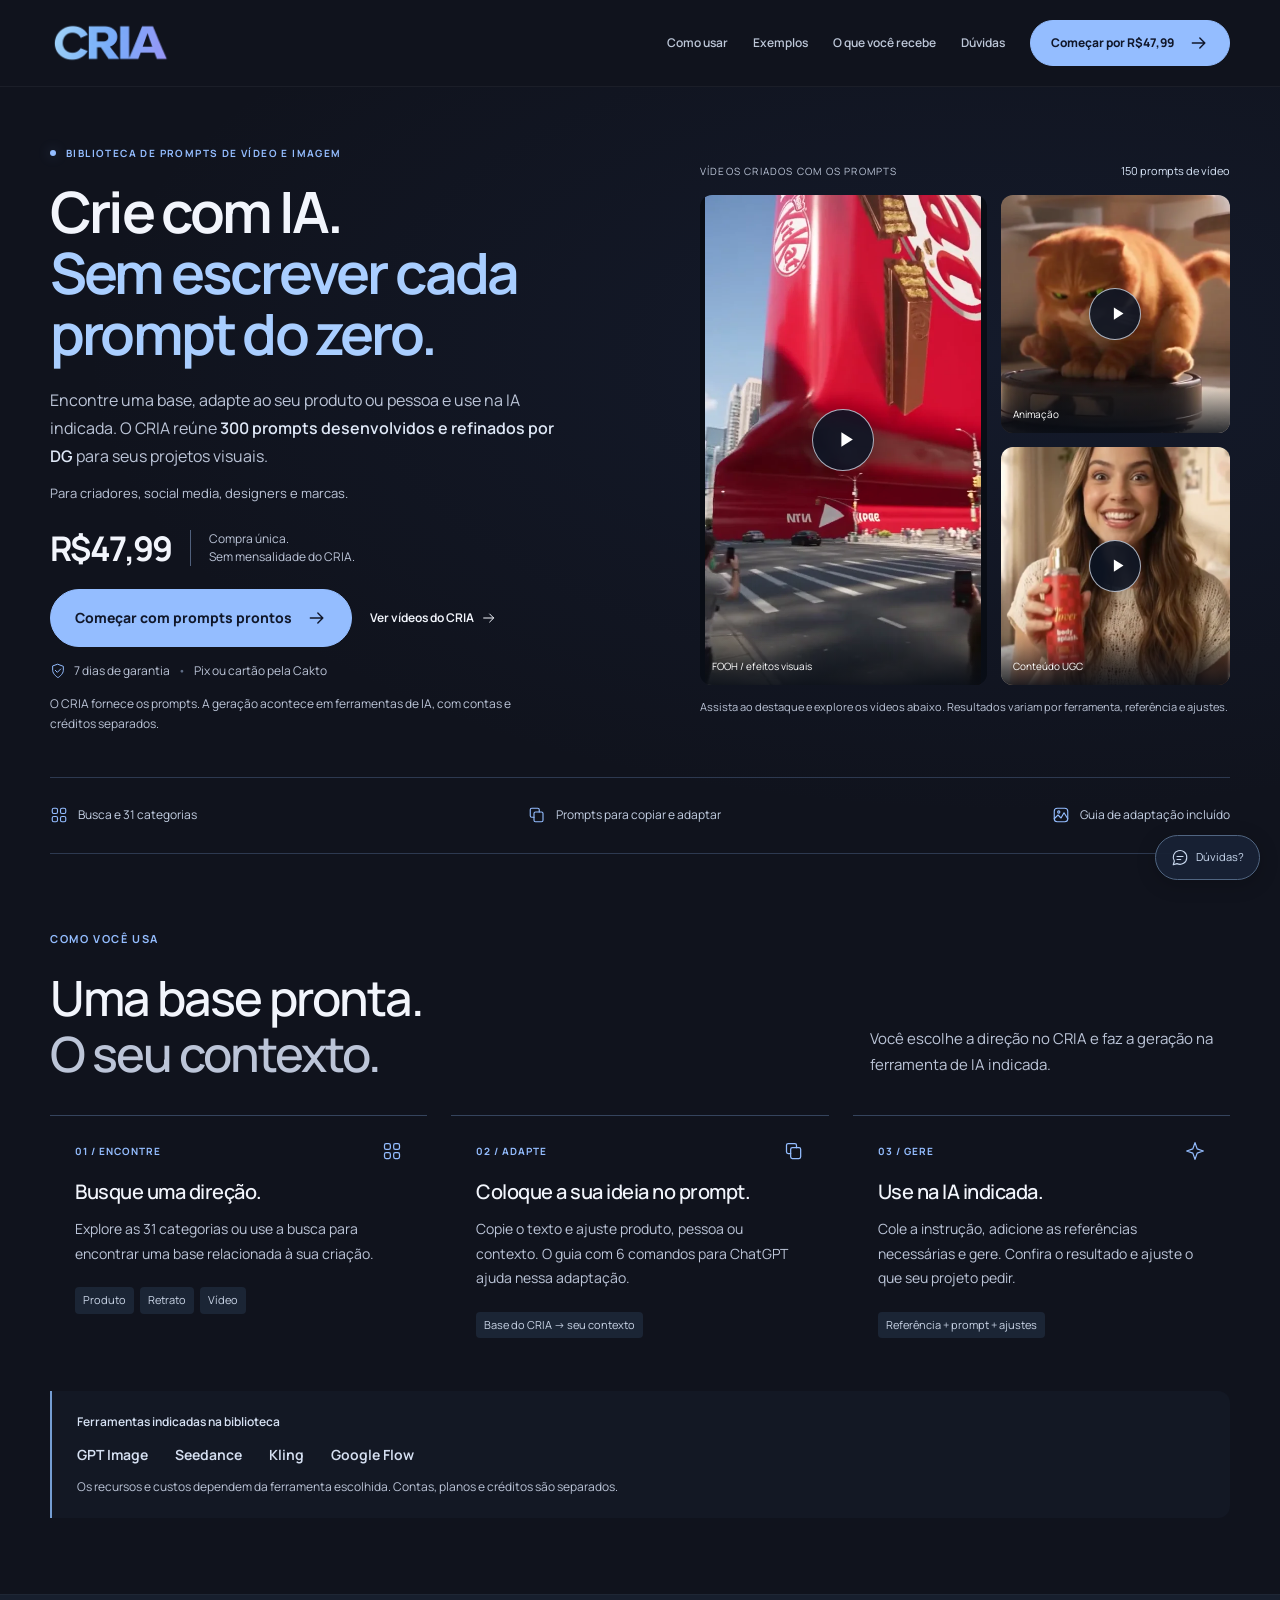
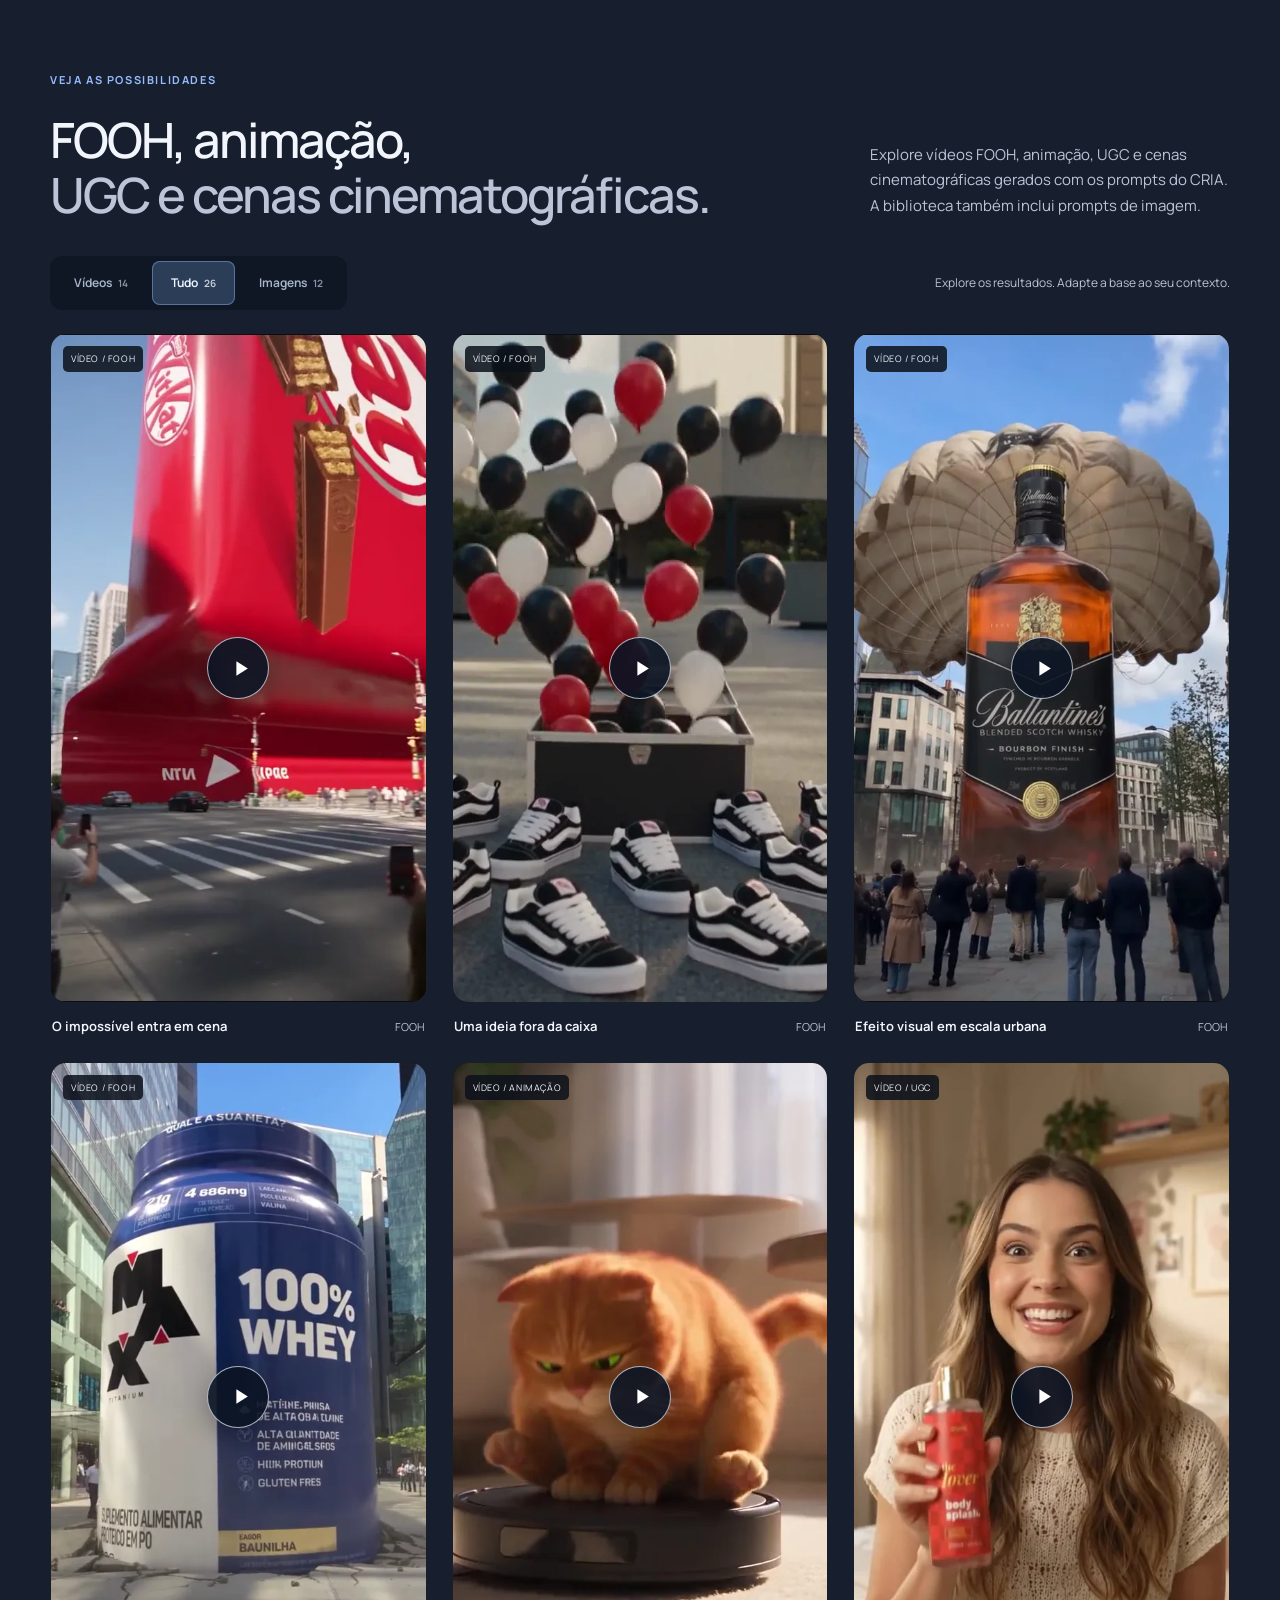
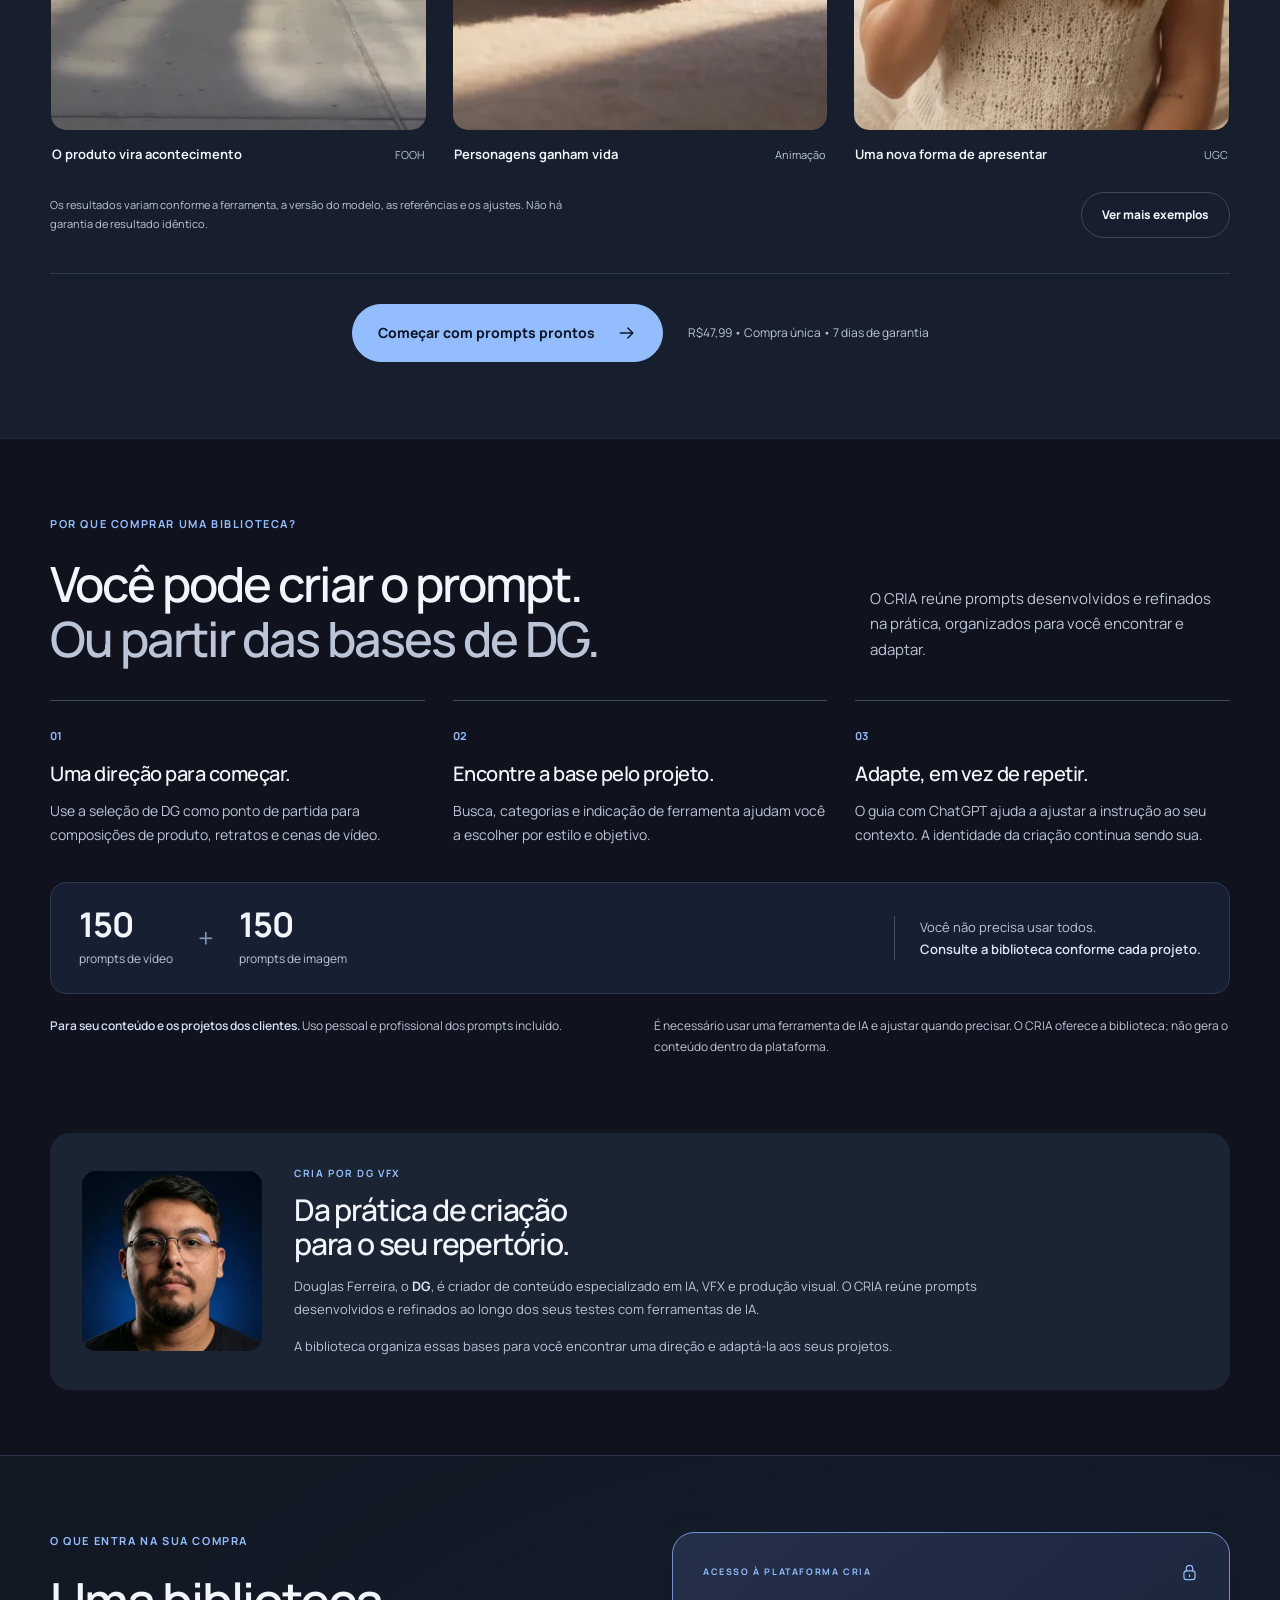
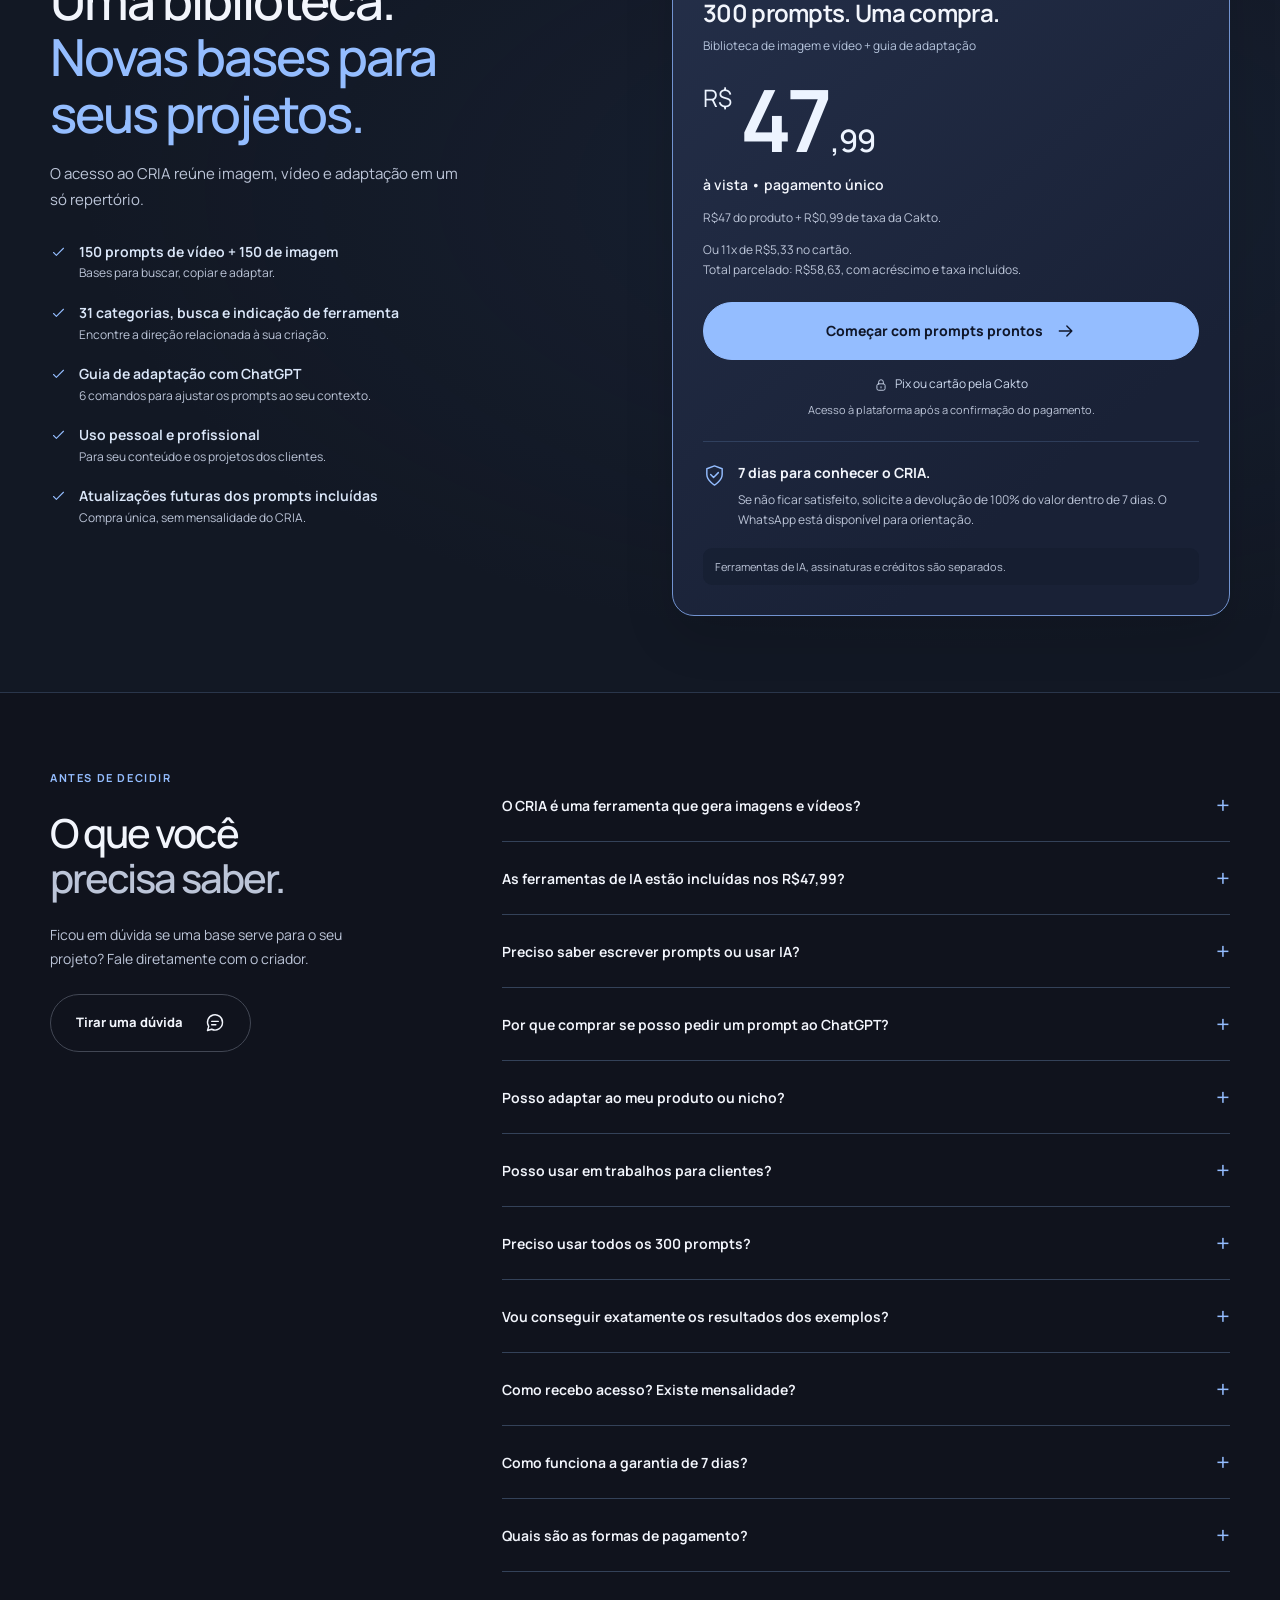
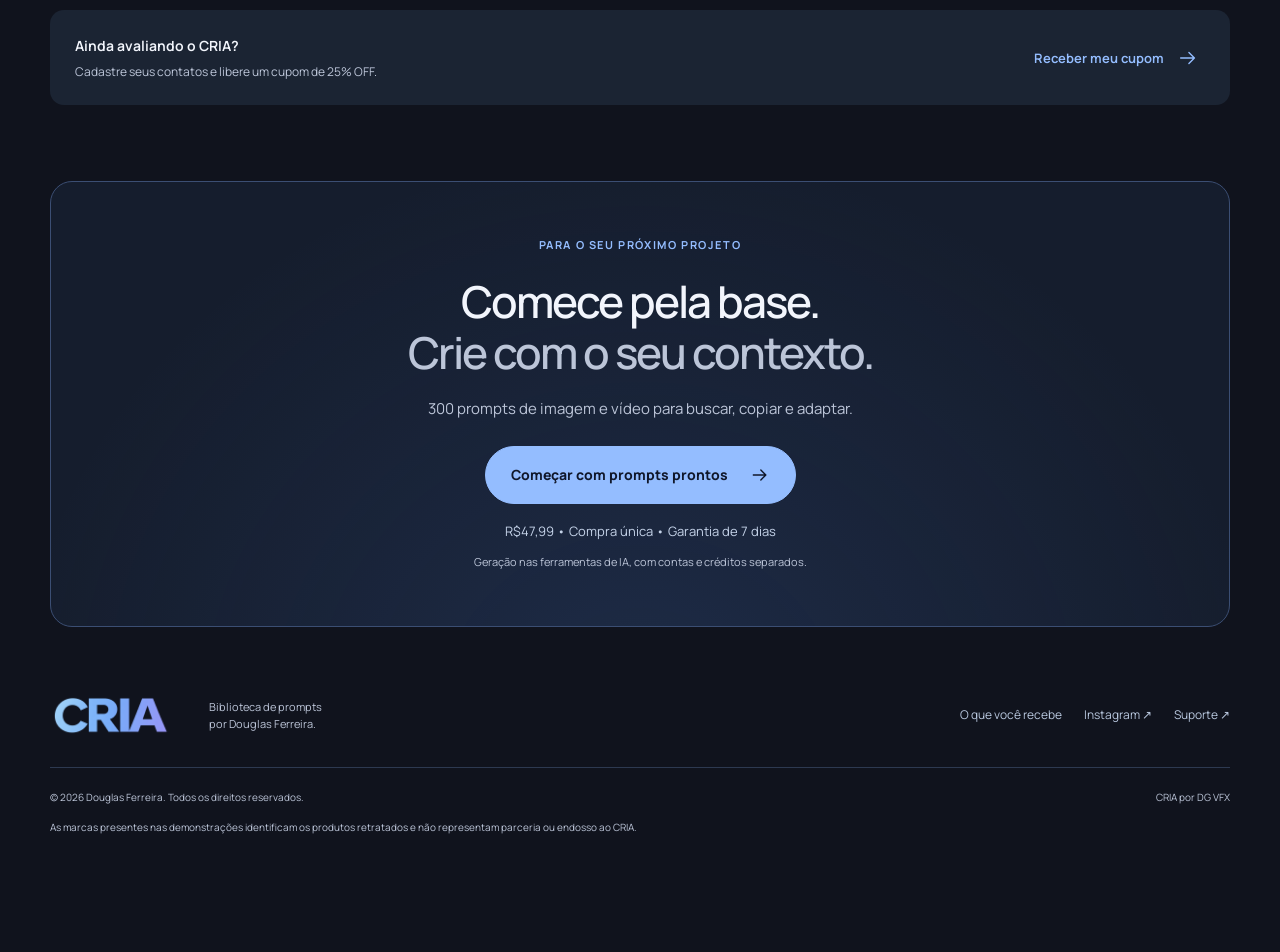
==== index.html @ b531a199 "Keep fee disclosure in purchase details instead of hero" ====
<!doctype html>
<html lang="pt-BR">
<head>
  <meta charset="utf-8">
  <meta name="viewport" content="width=device-width, initial-scale=1">
  <meta name="theme-color" content="#10131d">
  <title>CRIA — 300 prompts para criar imagens e vídeos com IA</title>
  <meta name="description" content="Crie sem escrever cada prompt do zero. CRIA: biblioteca com 300 prompts de imagem e vídeo, busca e guia de adaptação. R$47,99, compra única e garantia de 7 dias.">
  <meta name="author" content="Douglas Ferreira — DG VFX">
  <meta name="robots" content="index, follow">
  <link rel="canonical" href="https://www.cria.club/">
  <meta property="og:type" content="website">
  <meta property="og:url" content="https://www.cria.club/">
  <meta property="og:title" content="CRIA — Crie sem escrever cada prompt do zero">
  <meta property="og:description" content="300 prompts de imagem e vídeo refinados por DG. Busque, copie e adapte ao seu projeto. R$47,99, compra única e 7 dias de garantia. Ferramentas de IA separadas.">
  <meta property="og:image" content="https://www.cria.club/media/logo-cria.png">
  <meta property="og:image:width" content="2048">
  <meta property="og:image:height" content="768">
  <meta property="og:image:alt" content="Logo oficial CRIA, em azul e violeta">
  <meta property="og:locale" content="pt_BR">
  <meta property="og:site_name" content="CRIA by DG VFX">
  <meta name="twitter:card" content="summary_large_image">
  <meta name="twitter:title" content="CRIA — Crie sem escrever cada prompt do zero">
  <meta name="twitter:description" content="Bases de imagem e vídeo para seus projetos. Busca, categorias e guia de adaptação. R$47,99, compra única. Ferramentas de IA separadas.">
  <meta name="twitter:image" content="https://www.cria.club/media/logo-cria.png">
  <meta name="twitter:creator" content="@dg_vfx">
  <link rel="icon" type="image/png" href="media/logo-cria.png">
  <link rel="preconnect" href="https://fonts.googleapis.com">
  <link rel="preconnect" href="https://fonts.gstatic.com" crossorigin>
  <link href="https://fonts.googleapis.com/css2?family=Manrope:wght@400;450;500;550;600;650;700;750;800&display=swap" rel="stylesheet">
  <link rel="stylesheet" href="styles.css?v=20261004.3">
  <script src="scripts.js?v=20261004.4" defer></script>
  <script type="application/ld+json">
  {"@context":"https://schema.org","@type":"Product","name":"CRIA — 300 Prompts de IA","description":"Acesso à plataforma CRIA com 150 prompts de imagem, 150 prompts de vídeo, busca, 31 categorias e guia de adaptação com ChatGPT.","image":"https://www.cria.club/media/logo-cria.png","brand":{"@type":"Brand","name":"CRIA"},"offers":{"@type":"Offer","url":"https://pay.cakto.com.br/hb6td8v_1132886","priceCurrency":"BRL","price":"47.99","availability":"https://schema.org/InStock"}}
  </script>
</head>
<body>
  <noscript><img src="https://www.facebook.com/tr?id=1509642039730970&amp;ev=PageView&amp;noscript=1" width="1" height="1" alt="" hidden></noscript>
  <a class="skip-link" href="#conteudo">Pular para o conteúdo</a>
  <svg class="svg-sprite" xmlns="http://www.w3.org/2000/svg" aria-hidden="true"><defs>
    <symbol id="i-play" viewBox="0 0 24 24"><path d="m9 5 11 7-11 7Z"/></symbol>
    <symbol id="i-arrow" viewBox="0 0 24 24"><path d="M4 12h15m-6-6 6 6-6 6"/></symbol>
    <symbol id="i-spark" viewBox="0 0 24 24"><path d="m12 2 2.6 7.4L22 12l-7.4 2.6L12 22l-2.6-7.4L2 12l7.4-2.6Z"/></symbol>
    <symbol id="i-check" viewBox="0 0 24 24"><path d="m5 12 4 4L19 6"/></symbol>
    <symbol id="i-image" viewBox="0 0 24 24"><rect x="3" y="3" width="18" height="18" rx="4"/><circle cx="9" cy="8" r="1.5"/><path d="m3 17 5-5 4 4 4-7 5 8"/></symbol>
    <symbol id="i-video" viewBox="0 0 24 24"><rect x="3" y="3" width="18" height="18" rx="4"/><path d="m10 8 6 4-6 4Z"/></symbol>
    <symbol id="i-copy" viewBox="0 0 24 24"><rect x="8" y="8" width="12" height="13" rx="2"/><path d="M15 8V5a2 2 0 0 0-2-2H5a2 2 0 0 0-2 2v8a2 2 0 0 0 2 2h3"/></symbol>
    <symbol id="i-grid" viewBox="0 0 24 24"><rect x="3" y="3" width="7" height="7" rx="2"/><rect x="14" y="3" width="7" height="7" rx="2"/><rect x="3" y="14" width="7" height="7" rx="2"/><rect x="14" y="14" width="7" height="7" rx="2"/></symbol>
    <symbol id="i-lock" viewBox="0 0 24 24"><rect x="5" y="10" width="14" height="11" rx="3"/><path d="M8 10V7a4 4 0 0 1 8 0v3m-4 5v2"/></symbol>
    <symbol id="i-shield" viewBox="0 0 24 24"><path d="m12 2 8 3v6c0 6-8 11-8 11S4 17 4 11V5Z"/><path d="m8 11 3 3 5-5"/></symbol>
    <symbol id="i-chat" viewBox="0 0 24 24"><path d="M21 11.5a9 9 0 0 1-13 8L3 21l1.5-5A9 9 0 1 1 21 11.5Z"/><path d="M8 10h8m-8 4h5"/></symbol>
    <symbol id="i-up" viewBox="0 0 24 24"><path d="M6 18 18 6M6 6h12v12"/></symbol>
  </defs></svg>


  <header class="site-header">
    <div class="container header-inner">
      <a class="brand" href="#hero" aria-label="CRIA — início"><img class="brand-logo" src="media/logo-cria.png" alt="CRIA" width="2048" height="768" decoding="async"></a>
      <button class="menu-toggle" id="menu-toggle" type="button" aria-label="Abrir menu" aria-expanded="false" aria-controls="site-nav" hidden><span></span><span></span></button>
      <nav id="site-nav" class="site-nav" aria-label="Navegação principal">
        <a href="#como-funciona">Como usar</a><a href="#resultados">Exemplos</a><a href="#o-pack">O que você recebe</a><a href="#duvidas">Dúvidas</a>
        <a class="button checkout-button button-small" href="https://pay.cakto.com.br/hb6td8v_1132886" data-cta-position="header">Começar por R$47,99 <svg class="icon" aria-hidden="true" focusable="false"><use href="#i-arrow"/></svg></a>
      </nav>
    </div>
  </header>

  <main id="conteudo">
    <section class="hero" id="hero" aria-labelledby="hero-title">
      <div class="container hero-grid">
        <div class="hero-copy">
          <p class="eyebrow"><span class="status-dot"></span> BIBLIOTECA DE PROMPTS DE VÍDEO E IMAGEM</p>
          <h1 id="hero-title">Crie com IA.<br><span>Sem escrever cada<br>prompt do zero.</span></h1>
          <p class="hero-description">Encontre uma base, adapte ao seu produto ou pessoa e use na IA indicada. O CRIA reúne <strong>300 prompts desenvolvidos e refinados por DG</strong> para seus projetos visuais.</p>
          <p class="hero-audience">Para criadores, social media, designers e marcas.</p>
          <div class="hero-price"><strong>R$47,99</strong><span>Compra única.<br>Sem mensalidade do CRIA.</span></div>
          <div class="hero-actions"><a class="button checkout-button " href="https://pay.cakto.com.br/hb6td8v_1132886" data-cta-position="hero">Começar com prompts prontos <svg class="icon" aria-hidden="true" focusable="false"><use href="#i-arrow"/></svg></a><a class="text-link" href="#resultados">Ver vídeos do CRIA <svg class="icon" aria-hidden="true" focusable="false"><use href="#i-arrow"/></svg></a></div>
          <p class="hero-trust"><svg class="icon" aria-hidden="true" focusable="false"><use href="#i-shield"/></svg> 7 dias de garantia <span>•</span> Pix ou cartão pela Cakto</p>
          <p class="tool-disclosure">O CRIA fornece os prompts. A geração acontece em ferramentas de IA, com contas e créditos separados.</p>
        </div>
        <div class="result-wall" aria-label="Vídeos gerados com os prompts do CRIA">
          <div class="wall-heading"><span>VÍDEOS CRIADOS COM OS PROMPTS</span><span class="wall-dot">150 prompts de vídeo</span></div>
          <div class="wall-grid">
            <div class="wall-motion wall-motion-main"><video id="cria-video-1" controls muted loop playsinline preload="none" poster="media/posters/fooh_kitkat-impact.webp" aria-label="Vídeo FOOH em destaque: KitKat em uma cena urbana com efeitos visuais" width="540" height="960"><source src="media/video/fooh_kitkat.mp4" type="video/mp4"><a href="media/video/fooh_kitkat.mp4">Assistir ao vídeo FOOH</a></video><button class="video-play" type="button" data-video-play="cria-video-1" aria-controls="cria-video-1" aria-label="Reproduzir: Vídeo FOOH em destaque: KitKat em uma cena urbana com efeitos visuais" hidden><svg class="icon" aria-hidden="true" focusable="false"><use href="#i-play"/></svg></button><span class="wall-motion-caption">FOOH / efeitos visuais</span></div>
            <div class="wall-motion"><video id="cria-video-2" controls muted loop playsinline preload="none" poster="media/posters/animacao_gato_robo-impact.webp" aria-label="Vídeo de animação com gato e robô" width="540" height="960"><source src="media/video/animacao_gato_robo.mp4" type="video/mp4"><a href="media/video/animacao_gato_robo.mp4">Assistir ao vídeo</a></video><button class="video-play" type="button" data-video-play="cria-video-2" aria-controls="cria-video-2" aria-label="Reproduzir: Vídeo de animação com gato e robô" hidden><svg class="icon" aria-hidden="true" focusable="false"><use href="#i-play"/></svg></button><span class="wall-motion-caption">Animação</span></div>
            <div class="wall-motion"><video id="cria-video-3" controls muted loop playsinline preload="none" poster="media/posters/ugc_body_splash-impact.webp" aria-label="Vídeo UGC de apresentação de body splash" width="540" height="960"><source src="media/video/ugc_body_splash.mp4" type="video/mp4"><a href="media/video/ugc_body_splash.mp4">Assistir ao vídeo</a></video><button class="video-play" type="button" data-video-play="cria-video-3" aria-controls="cria-video-3" aria-label="Reproduzir: Vídeo UGC de apresentação de body splash" hidden><svg class="icon" aria-hidden="true" focusable="false"><use href="#i-play"/></svg></button><span class="wall-motion-caption">Conteúdo UGC</span></div>
          </div>
          <p class="wall-caption">Assista ao destaque e explore os vídeos abaixo. Resultados variam por ferramenta, referência e ajustes.</p>
        </div>
      </div>
      <div class="container hero-benefits"><span><svg class="icon" aria-hidden="true" focusable="false"><use href="#i-grid"/></svg> Busca e 31 categorias</span><span><svg class="icon" aria-hidden="true" focusable="false"><use href="#i-copy"/></svg> Prompts para copiar e adaptar</span><span><svg class="icon" aria-hidden="true" focusable="false"><use href="#i-image"/></svg> Guia de adaptação incluído</span></div>
    </section>

    <section class="section workflow-section" id="como-funciona" aria-labelledby="workflow-title">
      <div class="container">
        <div class="section-heading"><div><p class="eyebrow">COMO VOCÊ USA</p><h2 id="workflow-title">Uma base pronta.<br><span class="muted">O seu contexto.</span></h2></div><p>Você escolhe a direção no CRIA e faz a geração na ferramenta de IA indicada.</p></div>
        <div class="steps">
          <article class="step"><div class="step-top"><span>01 / ENCONTRE</span><svg class="icon" aria-hidden="true" focusable="false"><use href="#i-grid"/></svg></div><h3>Busque uma direção.</h3><p>Explore as 31 categorias ou use a busca para encontrar uma base relacionada à sua criação.</p><div class="step-detail"><span>Produto</span><span>Retrato</span><span>Vídeo</span></div></article>
          <article class="step"><div class="step-top"><span>02 / ADAPTE</span><svg class="icon" aria-hidden="true" focusable="false"><use href="#i-copy"/></svg></div><h3>Coloque a sua ideia no prompt.</h3><p>Copie o texto e ajuste produto, pessoa ou contexto. O guia com 6 comandos para ChatGPT ajuda nessa adaptação.</p><div class="step-detail"><span>Base do CRIA → seu contexto</span></div></article>
          <article class="step"><div class="step-top"><span>03 / GERE</span><svg class="icon" aria-hidden="true" focusable="false"><use href="#i-spark"/></svg></div><h3>Use na IA indicada.</h3><p>Cole a instrução, adicione as referências necessárias e gere. Confira o resultado e ajuste o que seu projeto pedir.</p><div class="step-detail"><span>Referência + prompt + ajustes</span></div></article>
        </div>
        <div class="tools-note"><p><strong>Ferramentas indicadas na biblioteca</strong></p><div class="tool-names"><span>GPT Image</span><span>Seedance</span><span>Kling</span><span>Google Flow</span></div><p>Os recursos e custos dependem da ferramenta escolhida. Contas, planos e créditos são separados.</p></div>
      </div>
    </section>

    <section class="section results-section" id="resultados" aria-labelledby="results-title">
      <div class="container">
        <div class="section-heading"><div><p class="eyebrow">VEJA AS POSSIBILIDADES</p><h2 id="results-title">FOOH, animação,<br><span class="muted">UGC e cenas cinematográficas.</span></h2></div><p>Explore vídeos FOOH, animação, UGC e cenas cinematográficas gerados com os prompts do CRIA. A biblioteca também inclui prompts de imagem.</p></div>
        <div class="gallery-toolbar"><div class="gallery-filters" role="group" aria-label="Filtrar exemplos" hidden><button class="filter-button" type="button" data-filter="video" aria-pressed="false">Vídeos <span>14</span></button><button class="filter-button is-active" type="button" data-filter="all" aria-pressed="true">Tudo <span>26</span></button><button class="filter-button" type="button" data-filter="image" aria-pressed="false">Imagens <span>12</span></button></div><span class="gallery-hint">Explore os resultados. Adapte a base ao seu contexto.</span></div>
        <div class="gallery-grid" id="gallery-grid">
          <figure class="gallery-item gallery-featured" data-kind="video"><div class="gallery-media"><video id="cria-video-4" controls muted loop playsinline preload="none" poster="media/posters/fooh_kitkat-impact.webp" aria-label="Vídeo de demonstração com KitKat em uma cena urbana com efeitos visuais" width="540" height="960"><source src="media/video/fooh_kitkat.mp4" type="video/mp4"><a href="media/video/fooh_kitkat.mp4">Assistir: O impossível entra em cena</a></video><button class="video-play" type="button" data-video-play="cria-video-4" aria-controls="cria-video-4" aria-label="Reproduzir: Vídeo de demonstração com KitKat em uma cena urbana com efeitos visuais" hidden><svg class="icon" aria-hidden="true" focusable="false"><use href="#i-play"/></svg></button><span class="media-type">VÍDEO / FOOH</span></div><figcaption><strong>O impossível entra em cena</strong><span>FOOH</span></figcaption></figure>
          <figure class="gallery-item" data-kind="video"><div class="gallery-media"><video id="cria-video-5" controls muted loop playsinline preload="none" poster="media/posters/fooh_vans-impact.webp" aria-label="Vídeo de demonstração FOOH com Vans em espaço urbano" width="540" height="960"><source src="media/video/fooh_vans.mp4" type="video/mp4"><a href="media/video/fooh_vans.mp4">Assistir: Uma ideia fora da caixa</a></video><button class="video-play" type="button" data-video-play="cria-video-5" aria-controls="cria-video-5" aria-label="Reproduzir: Vídeo de demonstração FOOH com Vans em espaço urbano" hidden><svg class="icon" aria-hidden="true" focusable="false"><use href="#i-play"/></svg></button><span class="media-type">VÍDEO / FOOH</span></div><figcaption><strong>Uma ideia fora da caixa</strong><span>FOOH</span></figcaption></figure>
          <figure class="gallery-item" data-kind="video"><div class="gallery-media"><video id="cria-video-6" controls muted loop playsinline preload="none" poster="media/posters/fooh_ballantines-impact.webp" aria-label="Vídeo de demonstração FOOH com produto Ballantine’s em uma rua" width="540" height="960"><source src="media/video/fooh_ballantines.mp4" type="video/mp4"><a href="media/video/fooh_ballantines.mp4">Assistir: Efeito visual em escala urbana</a></video><button class="video-play" type="button" data-video-play="cria-video-6" aria-controls="cria-video-6" aria-label="Reproduzir: Vídeo de demonstração FOOH com produto Ballantine’s em uma rua" hidden><svg class="icon" aria-hidden="true" focusable="false"><use href="#i-play"/></svg></button><span class="media-type">VÍDEO / FOOH</span></div><figcaption><strong>Efeito visual em escala urbana</strong><span>FOOH</span></figcaption></figure>
          <figure class="gallery-item" data-kind="video"><div class="gallery-media"><video id="cria-video-7" controls muted loop playsinline preload="none" poster="media/posters/fooh_whey-impact.webp" aria-label="Vídeo de demonstração FOOH com whey protein" width="540" height="960"><source src="media/video/fooh_whey.mp4" type="video/mp4"><a href="media/video/fooh_whey.mp4">Assistir: O produto vira acontecimento</a></video><button class="video-play" type="button" data-video-play="cria-video-7" aria-controls="cria-video-7" aria-label="Reproduzir: Vídeo de demonstração FOOH com whey protein" hidden><svg class="icon" aria-hidden="true" focusable="false"><use href="#i-play"/></svg></button><span class="media-type">VÍDEO / FOOH</span></div><figcaption><strong>O produto vira acontecimento</strong><span>FOOH</span></figcaption></figure>
          <figure class="gallery-item" data-kind="video"><div class="gallery-media"><video id="cria-video-8" controls muted loop playsinline preload="none" poster="media/posters/animacao_gato_robo-impact.webp" aria-label="Vídeo de animação com gato e robô" width="540" height="960"><source src="media/video/animacao_gato_robo.mp4" type="video/mp4"><a href="media/video/animacao_gato_robo.mp4">Assistir: Personagens ganham vida</a></video><button class="video-play" type="button" data-video-play="cria-video-8" aria-controls="cria-video-8" aria-label="Reproduzir: Vídeo de animação com gato e robô" hidden><svg class="icon" aria-hidden="true" focusable="false"><use href="#i-play"/></svg></button><span class="media-type">VÍDEO / ANIMAÇÃO</span></div><figcaption><strong>Personagens ganham vida</strong><span>Animação</span></figcaption></figure>
          <figure class="gallery-item" data-kind="video"><div class="gallery-media"><video id="cria-video-9" controls muted loop playsinline preload="none" poster="media/posters/ugc_body_splash-impact.webp" aria-label="Vídeo UGC de apresentação de body splash" width="540" height="960"><source src="media/video/ugc_body_splash.mp4" type="video/mp4"><a href="media/video/ugc_body_splash.mp4">Assistir: Uma nova forma de apresentar</a></video><button class="video-play" type="button" data-video-play="cria-video-9" aria-controls="cria-video-9" aria-label="Reproduzir: Vídeo UGC de apresentação de body splash" hidden><svg class="icon" aria-hidden="true" focusable="false"><use href="#i-play"/></svg></button><span class="media-type">VÍDEO / UGC</span></div><figcaption><strong>Uma nova forma de apresentar</strong><span>UGC</span></figcaption></figure>
          <figure class="gallery-item" data-kind="video"><div class="gallery-media"><video id="cria-video-10" controls muted loop playsinline preload="none" poster="media/posters/ugc_roupas-impact.webp" aria-label="Vídeo UGC de apresentação de roupas" width="540" height="960"><source src="media/video/ugc_roupas.mp4" type="video/mp4"><a href="media/video/ugc_roupas.mp4">Assistir: Estilo em movimento</a></video><button class="video-play" type="button" data-video-play="cria-video-10" aria-controls="cria-video-10" aria-label="Reproduzir: Vídeo UGC de apresentação de roupas" hidden><svg class="icon" aria-hidden="true" focusable="false"><use href="#i-play"/></svg></button><span class="media-type">VÍDEO / UGC</span></div><figcaption><strong>Estilo em movimento</strong><span>UGC</span></figcaption></figure>
          <figure class="gallery-item" data-kind="video"><div class="gallery-media"><video id="cria-video-11" controls muted loop playsinline preload="none" poster="media/posters/ugc_skincare-impact.webp" aria-label="Vídeo UGC de apresentação de skincare" width="540" height="960"><source src="media/video/ugc_skincare.mp4" type="video/mp4"><a href="media/video/ugc_skincare.mp4">Assistir: Os detalhes do cuidado</a></video><button class="video-play" type="button" data-video-play="cria-video-11" aria-controls="cria-video-11" aria-label="Reproduzir: Vídeo UGC de apresentação de skincare" hidden><svg class="icon" aria-hidden="true" focusable="false"><use href="#i-play"/></svg></button><span class="media-type">VÍDEO / UGC</span></div><figcaption><strong>Os detalhes do cuidado</strong><span>UGC</span></figcaption></figure>
          <figure class="gallery-item" data-kind="video"><div class="gallery-media"><video id="cria-video-12" controls muted loop playsinline preload="none" poster="media/posters/ugc_unboxing-impact.webp" aria-label="Vídeo UGC de unboxing de produto" width="540" height="960"><source src="media/video/ugc_unboxing.mp4" type="video/mp4"><a href="media/video/ugc_unboxing.mp4">Assistir: A experiência de descobrir</a></video><button class="video-play" type="button" data-video-play="cria-video-12" aria-controls="cria-video-12" aria-label="Reproduzir: Vídeo UGC de unboxing de produto" hidden><svg class="icon" aria-hidden="true" focusable="false"><use href="#i-play"/></svg></button><span class="media-type">VÍDEO / UGC</span></div><figcaption><strong>A experiência de descobrir</strong><span>UGC</span></figcaption></figure>
          <figure class="gallery-item" data-kind="video"><div class="gallery-media"><video id="cria-video-13" controls muted loop playsinline preload="none" poster="media/posters/cinematic_relogio-impact.webp" aria-label="Vídeo de demonstração cinematográfica com relógio" width="540" height="960"><source src="media/video/cinematic_relogio.mp4" type="video/mp4"><a href="media/video/cinematic_relogio.mp4">Assistir: Atmosfera de cinema</a></video><button class="video-play" type="button" data-video-play="cria-video-13" aria-controls="cria-video-13" aria-label="Reproduzir: Vídeo de demonstração cinematográfica com relógio" hidden><svg class="icon" aria-hidden="true" focusable="false"><use href="#i-play"/></svg></button><span class="media-type">VÍDEO / CINEMATIC</span></div><figcaption><strong>Atmosfera de cinema</strong><span>Cinematic</span></figcaption></figure>
          <figure class="gallery-item" data-kind="video"><div class="gallery-media"><video id="cria-video-14" controls muted loop playsinline preload="none" poster="media/posters/cinematic_gato_menina-impact.webp" aria-label="Vídeo cinematográfico de uma menina e um gato" width="540" height="960"><source src="media/video/cinematic_gato_menina.mp4" type="video/mp4"><a href="media/video/cinematic_gato_menina.mp4">Assistir: Histórias em movimento</a></video><button class="video-play" type="button" data-video-play="cria-video-14" aria-controls="cria-video-14" aria-label="Reproduzir: Vídeo cinematográfico de uma menina e um gato" hidden><svg class="icon" aria-hidden="true" focusable="false"><use href="#i-play"/></svg></button><span class="media-type">VÍDEO / CINEMATIC</span></div><figcaption><strong>Histórias em movimento</strong><span>Cinematic</span></figcaption></figure>
          <figure class="gallery-item" data-kind="video"><div class="gallery-media"><video id="cria-video-15" controls muted loop playsinline preload="none" poster="media/posters/cinematic_superhero-impact.webp" aria-label="Vídeo de demonstração com super-herói" width="540" height="960"><source src="media/video/cinematic_superhero.mp4" type="video/mp4"><a href="media/video/cinematic_superhero.mp4">Assistir: Uma cena extraordinária</a></video><button class="video-play" type="button" data-video-play="cria-video-15" aria-controls="cria-video-15" aria-label="Reproduzir: Vídeo de demonstração com super-herói" hidden><svg class="icon" aria-hidden="true" focusable="false"><use href="#i-play"/></svg></button><span class="media-type">VÍDEO / CINEMATIC</span></div><figcaption><strong>Uma cena extraordinária</strong><span>Cinematic</span></figcaption></figure>
          <figure class="gallery-item" data-kind="video"><div class="gallery-media"><video id="cria-video-16" controls muted loop playsinline preload="none" poster="media/posters/cinematic_predio-impact.webp" aria-label="Vídeo cinematográfico de um prédio em construção" width="540" height="960"><source src="media/video/cinematic_predio.mp4" type="video/mp4"><a href="media/video/cinematic_predio.mp4">Assistir: Um outro olhar para a cidade</a></video><button class="video-play" type="button" data-video-play="cria-video-16" aria-controls="cria-video-16" aria-label="Reproduzir: Vídeo cinematográfico de um prédio em construção" hidden><svg class="icon" aria-hidden="true" focusable="false"><use href="#i-play"/></svg></button><span class="media-type">VÍDEO / CINEMATIC</span></div><figcaption><strong>Um outro olhar para a cidade</strong><span>Cinematic</span></figcaption></figure>
          <figure class="gallery-item" data-kind="video"><div class="gallery-media"><video id="cria-video-17" controls muted loop playsinline preload="none" poster="media/posters/packshot_redbull-impact.webp" aria-label="Vídeo de demonstração: lata de Red Bull em cena com água e iluminação de estúdio" width="540" height="960"><source src="media/video/packshot_redbull.mp4" type="video/mp4"><a href="media/video/packshot_redbull.mp4">Assistir: Um produto. Outra energia.</a></video><button class="video-play" type="button" data-video-play="cria-video-17" aria-controls="cria-video-17" aria-label="Reproduzir: Vídeo de demonstração: lata de Red Bull em cena com água e iluminação de estúdio" hidden><svg class="icon" aria-hidden="true" focusable="false"><use href="#i-play"/></svg></button><span class="media-type">VÍDEO / PACKSHOT</span></div><figcaption><strong>Um produto. Outra energia.</strong><span>Packshot</span></figcaption></figure>
          <figure class="gallery-item" data-kind="image"><div class="gallery-media"><a href="media/optimized/packshot_guarana.webp" data-lightbox data-caption="Seu produto em outro cenário · Produto" aria-label="Ampliar: Lata de Guaraná em meio à vegetação tropical"><img src="media/optimized/packshot_guarana.webp" srcset="media/optimized/packshot_guarana-480.webp 480w, media/optimized/packshot_guarana.webp 1000w" sizes="(max-width: 800px) 46vw, 370px" alt="Lata de Guaraná em meio à vegetação tropical" width="1000" height="1339" loading="lazy" decoding="async"><span class="media-expand" aria-hidden="true"><svg class="icon" aria-hidden="true" focusable="false"><use href="#i-up"/></svg></span></a><span class="media-type">IMAGEM / PRODUTO</span></div><figcaption><strong>Seu produto em outro cenário</strong><span>Produto</span></figcaption></figure>
          <figure class="gallery-item" data-kind="image"><div class="gallery-media"><a href="media/optimized/scifi_retrato.webp" data-lightbox data-caption="Retratos de outro universo · Sci-fi" aria-label="Ampliar: Retrato masculino iluminado por luzes neon rosa e azul"><img src="media/optimized/scifi_retrato.webp" srcset="media/optimized/scifi_retrato-480.webp 480w, media/optimized/scifi_retrato.webp 1000w" sizes="(max-width: 800px) 46vw, 370px" alt="Retrato masculino iluminado por luzes neon rosa e azul" width="1000" height="1339" loading="lazy" decoding="async"><span class="media-expand" aria-hidden="true"><svg class="icon" aria-hidden="true" focusable="false"><use href="#i-up"/></svg></span></a><span class="media-type">IMAGEM / SCI-FI</span></div><figcaption><strong>Retratos de outro universo</strong><span>Sci-fi</span></figcaption></figure>
          <figure class="gallery-item" data-kind="image"><div class="gallery-media"><a href="media/optimized/packshot_perfume.webp" data-lightbox data-caption="Luz, textura e presença · Packshot" aria-label="Ampliar: Perfume rosa em uma composição publicitária criada com IA"><img src="media/optimized/packshot_perfume.webp" srcset="media/optimized/packshot_perfume-480.webp 480w, media/optimized/packshot_perfume.webp 1000w" sizes="(max-width: 800px) 46vw, 370px" alt="Perfume rosa em uma composição publicitária criada com IA" width="1000" height="1339" loading="lazy" decoding="async"><span class="media-expand" aria-hidden="true"><svg class="icon" aria-hidden="true" focusable="false"><use href="#i-up"/></svg></span></a><span class="media-type">IMAGEM / PACKSHOT</span></div><figcaption><strong>Luz, textura e presença</strong><span>Packshot</span></figcaption></figure>
          <figure class="gallery-item" data-kind="image"><div class="gallery-media"><a href="media/optimized/packshot_berenice.webp" data-lightbox data-caption="Produto em destaque · Packshot" aria-label="Ampliar: Batom vermelho em composição de produto criada com IA"><img src="media/optimized/packshot_berenice.webp" srcset="media/optimized/packshot_berenice-480.webp 480w, media/optimized/packshot_berenice.webp 1000w" sizes="(max-width: 800px) 46vw, 370px" alt="Batom vermelho em composição de produto criada com IA" width="1000" height="1339" loading="lazy" decoding="async"><span class="media-expand" aria-hidden="true"><svg class="icon" aria-hidden="true" focusable="false"><use href="#i-up"/></svg></span></a><span class="media-type">IMAGEM / PACKSHOT</span></div><figcaption><strong>Produto em destaque</strong><span>Packshot</span></figcaption></figure>
          <figure class="gallery-item" data-kind="image"><div class="gallery-media"><a href="media/optimized/packshot_blessy.webp" data-lightbox data-caption="Contexto que conta uma história · Lifestyle" aria-label="Ampliar: Produto Blessy entre frutas, folhas e uma bebida preparada"><img src="media/optimized/packshot_blessy.webp" srcset="media/optimized/packshot_blessy-480.webp 480w, media/optimized/packshot_blessy.webp 1000w" sizes="(max-width: 800px) 46vw, 370px" alt="Produto Blessy entre frutas, folhas e uma bebida preparada" width="1000" height="1339" loading="lazy" decoding="async"><span class="media-expand" aria-hidden="true"><svg class="icon" aria-hidden="true" focusable="false"><use href="#i-up"/></svg></span></a><span class="media-type">IMAGEM / LIFESTYLE</span></div><figcaption><strong>Contexto que conta uma história</strong><span>Lifestyle</span></figcaption></figure>
          <figure class="gallery-item" data-kind="image"><div class="gallery-media"><a href="media/optimized/ugc_blessy.webp" data-lightbox data-caption="Conteúdo com presença humana · UGC" aria-label="Ampliar: Mulher segurando um produto Blessy em uma cozinha"><img src="media/optimized/ugc_blessy.webp" srcset="media/optimized/ugc_blessy-480.webp 480w, media/optimized/ugc_blessy.webp 1000w" sizes="(max-width: 800px) 46vw, 370px" alt="Mulher segurando um produto Blessy em uma cozinha" width="1000" height="1792" loading="lazy" decoding="async"><span class="media-expand" aria-hidden="true"><svg class="icon" aria-hidden="true" focusable="false"><use href="#i-up"/></svg></span></a><span class="media-type">IMAGEM / UGC</span></div><figcaption><strong>Conteúdo com presença humana</strong><span>UGC</span></figcaption></figure>
          <figure class="gallery-item" data-kind="image"><div class="gallery-media"><a href="media/optimized/macro_teclado.webp" data-lightbox data-caption="A força dos pequenos detalhes · Macro" aria-label="Ampliar: Detalhe de um teclado com iluminação colorida"><img src="media/optimized/macro_teclado.webp" srcset="media/optimized/macro_teclado-480.webp 480w, media/optimized/macro_teclado.webp 1000w" sizes="(max-width: 800px) 46vw, 370px" alt="Detalhe de um teclado com iluminação colorida" width="1000" height="1339" loading="lazy" decoding="async"><span class="media-expand" aria-hidden="true"><svg class="icon" aria-hidden="true" focusable="false"><use href="#i-up"/></svg></span></a><span class="media-type">IMAGEM / MACRO</span></div><figcaption><strong>A força dos pequenos detalhes</strong><span>Macro</span></figcaption></figure>
          <figure class="gallery-item" data-kind="image"><div class="gallery-media"><a href="media/optimized/packshot_berenice_2.webp" data-lightbox data-caption="Composição com personalidade · Packshot" aria-label="Ampliar: Produto de beleza em uma composição com objetos sobre fundo vermelho"><img src="media/optimized/packshot_berenice_2.webp" srcset="media/optimized/packshot_berenice_2-480.webp 480w, media/optimized/packshot_berenice_2.webp 1000w" sizes="(max-width: 800px) 46vw, 370px" alt="Produto de beleza em uma composição com objetos sobre fundo vermelho" width="1000" height="1339" loading="lazy" decoding="async"><span class="media-expand" aria-hidden="true"><svg class="icon" aria-hidden="true" focusable="false"><use href="#i-up"/></svg></span></a><span class="media-type">IMAGEM / PACKSHOT</span></div><figcaption><strong>Composição com personalidade</strong><span>Packshot</span></figcaption></figure>
          <figure class="gallery-item" data-kind="image"><div class="gallery-media"><a href="media/optimized/packshot_agua_da_serra.webp" data-lightbox data-caption="Uma dose de frescor · Produto" aria-label="Ampliar: Latas de Água da Serra em cenário natural com frutas"><img src="media/optimized/packshot_agua_da_serra.webp" srcset="media/optimized/packshot_agua_da_serra-480.webp 480w, media/optimized/packshot_agua_da_serra.webp 1000w" sizes="(max-width: 800px) 46vw, 370px" alt="Latas de Água da Serra em cenário natural com frutas" width="1000" height="1339" loading="lazy" decoding="async"><span class="media-expand" aria-hidden="true"><svg class="icon" aria-hidden="true" focusable="false"><use href="#i-up"/></svg></span></a><span class="media-type">IMAGEM / PRODUTO</span></div><figcaption><strong>Uma dose de frescor</strong><span>Produto</span></figcaption></figure>
          <figure class="gallery-item" data-kind="image"><div class="gallery-media"><a href="media/optimized/ugc_eudora.webp" data-lightbox data-caption="O produto na vida real · UGC" aria-label="Ampliar: Perfume Eudora nas mãos de uma pessoa, em cenário suave"><img src="media/optimized/ugc_eudora.webp" srcset="media/optimized/ugc_eudora-480.webp 480w, media/optimized/ugc_eudora.webp 1000w" sizes="(max-width: 800px) 46vw, 370px" alt="Perfume Eudora nas mãos de uma pessoa, em cenário suave" width="1000" height="1339" loading="lazy" decoding="async"><span class="media-expand" aria-hidden="true"><svg class="icon" aria-hidden="true" focusable="false"><use href="#i-up"/></svg></span></a><span class="media-type">IMAGEM / UGC</span></div><figcaption><strong>O produto na vida real</strong><span>UGC</span></figcaption></figure>
          <figure class="gallery-item" data-kind="image"><div class="gallery-media"><a href="media/optimized/packshot_magike.webp" data-lightbox data-caption="Beleza em uma nova luz · Produto" aria-label="Ampliar: Produtos Magike em composição iluminada por luz natural"><img src="media/optimized/packshot_magike.webp" srcset="media/optimized/packshot_magike-480.webp 480w, media/optimized/packshot_magike.webp 1000w" sizes="(max-width: 800px) 46vw, 370px" alt="Produtos Magike em composição iluminada por luz natural" width="1000" height="1339" loading="lazy" decoding="async"><span class="media-expand" aria-hidden="true"><svg class="icon" aria-hidden="true" focusable="false"><use href="#i-up"/></svg></span></a><span class="media-type">IMAGEM / PRODUTO</span></div><figcaption><strong>Beleza em uma nova luz</strong><span>Produto</span></figcaption></figure>
          <figure class="gallery-item" data-kind="image"><div class="gallery-media"><a href="media/optimized/ugc_pre_treino.webp" data-lightbox data-caption="Criação para diferentes nichos · Fitness" aria-label="Ampliar: Produto pré-treino em cena de academia"><img src="media/optimized/ugc_pre_treino.webp" srcset="media/optimized/ugc_pre_treino-480.webp 480w, media/optimized/ugc_pre_treino.webp 1000w" sizes="(max-width: 800px) 46vw, 370px" alt="Produto pré-treino em cena de academia" width="1000" height="1339" loading="lazy" decoding="async"><span class="media-expand" aria-hidden="true"><svg class="icon" aria-hidden="true" focusable="false"><use href="#i-up"/></svg></span></a><span class="media-type">IMAGEM / FITNESS</span></div><figcaption><strong>Criação para diferentes nichos</strong><span>Fitness</span></figcaption></figure>
        </div>
        <div class="gallery-bottom"><p id="gallery-status" class="sr-only" role="status" aria-live="polite"></p><p>Os resultados variam conforme a ferramenta, a versão do modelo, as referências e os ajustes. Não há garantia de resultado idêntico.</p><button class="button button-outline" id="gallery-more" type="button" hidden>Ver mais exemplos</button></div>
        <div class="section-action"><a class="button checkout-button " href="https://pay.cakto.com.br/hb6td8v_1132886" data-cta-position="examples">Começar com prompts prontos <svg class="icon" aria-hidden="true" focusable="false"><use href="#i-arrow"/></svg></a><p>R$47,99 • Compra única • 7 dias de garantia</p></div>
      </div>
    </section>

    <section class="section mechanism-section" id="o-pack" aria-labelledby="mechanism-title">
      <div class="container">
        <div class="section-heading"><div><p class="eyebrow">POR QUE COMPRAR UMA BIBLIOTECA?</p><h2 id="mechanism-title">Você pode criar o prompt.<br><span class="muted">Ou partir das bases de DG.</span></h2></div><p>O CRIA reúne prompts desenvolvidos e refinados na prática, organizados para você encontrar e adaptar.</p></div>
        <div class="mechanism-grid">
          <article><span class="mechanism-number">01</span><h3>Uma direção para começar.</h3><p>Use a seleção de DG como ponto de partida para composições de produto, retratos e cenas de vídeo.</p></article>
          <article><span class="mechanism-number">02</span><h3>Encontre a base pelo projeto.</h3><p>Busca, categorias e indicação de ferramenta ajudam você a escolher por estilo e objetivo.</p></article>
          <article><span class="mechanism-number">03</span><h3>Adapte, em vez de repetir.</h3><p>O guia com ChatGPT ajuda a ajustar a instrução ao seu contexto. A identidade da criação continua sendo sua.</p></article>
        </div>
        <div class="library-summary"><div><strong>150</strong><span>prompts de vídeo</span></div><span class="summary-plus" aria-hidden="true">+</span><div><strong>150</strong><span>prompts de imagem</span></div><p>Você não precisa usar todos.<br><strong>Consulte a biblioteca conforme cada projeto.</strong></p></div>
        <div class="fit-note"><p><strong>Para seu conteúdo e os projetos dos clientes.</strong> Uso pessoal e profissional dos prompts incluído.</p><p>É necessário usar uma ferramenta de IA e ajustar quando precisar. O CRIA oferece a biblioteca; não gera o conteúdo dentro da plataforma.</p></div>
      </div>
    </section>

    <section class="section author-section" aria-labelledby="author-title">
      <div class="container"><div class="author-card"><div class="author-photo-wrap"><img src="media/optimized/dg_foto-480.webp" alt="Douglas Ferreira, DG, criador do CRIA" width="480" height="480" loading="lazy" decoding="async"></div><div class="author-copy"><p class="eyebrow">CRIA POR DG VFX</p><h2 id="author-title">Da prática de criação<br>para o seu repertório.</h2><p>Douglas Ferreira, o <strong>DG</strong>, é criador de conteúdo especializado em IA, VFX e produção visual. O CRIA reúne prompts desenvolvidos e refinados ao longo dos seus testes com ferramentas de IA.</p><p>A biblioteca organiza essas bases para você encontrar uma direção e adaptá-la aos seus projetos.</p></div></div></div>
    </section>

    <section class="section offer-section" id="comprar" aria-labelledby="offer-title">
      <div class="container"><div class="offer-grid">
        <div class="offer-copy"><p class="eyebrow">O QUE ENTRA NA SUA COMPRA</p><h2 id="offer-title">Uma biblioteca.<br><span>Novas bases para<br>seus projetos.</span></h2><p>O acesso ao CRIA reúne imagem, vídeo e adaptação em um só repertório.</p><ul class="offer-includes">
          <li><svg class="icon" aria-hidden="true" focusable="false"><use href="#i-check"/></svg><span><strong>150 prompts de vídeo + 150 de imagem</strong><br>Bases para buscar, copiar e adaptar.</span></li>
          <li><svg class="icon" aria-hidden="true" focusable="false"><use href="#i-check"/></svg><span><strong>31 categorias, busca e indicação de ferramenta</strong><br>Encontre a direção relacionada à sua criação.</span></li>
          <li><svg class="icon" aria-hidden="true" focusable="false"><use href="#i-check"/></svg><span><strong>Guia de adaptação com ChatGPT</strong><br>6 comandos para ajustar os prompts ao seu contexto.</span></li>
          <li><svg class="icon" aria-hidden="true" focusable="false"><use href="#i-check"/></svg><span><strong>Uso pessoal e profissional</strong><br>Para seu conteúdo e os projetos dos clientes.</span></li>
          <li><svg class="icon" aria-hidden="true" focusable="false"><use href="#i-check"/></svg><span><strong>Atualizações futuras dos prompts incluídas</strong><br>Compra única, sem mensalidade do CRIA.</span></li>
        </ul></div>
        <div class="offer-card"><div class="offer-card-heading"><span>ACESSO À PLATAFORMA CRIA</span><svg class="icon" aria-hidden="true" focusable="false"><use href="#i-lock"/></svg></div><h3>300 prompts. Uma compra.</h3><p class="offer-subtitle">Biblioteca de imagem e vídeo + guia de adaptação</p><div class="price"><span>R$</span><strong>47</strong><span>,99</span></div><p class="payment-copy"><strong>à vista • pagamento único</strong></p><p class="payment-detail">R$47 do produto + R$0,99 de taxa da Cakto.</p><p class="payment-detail">Ou 11x de R$5,33 no cartão.<br>Total parcelado: R$58,63, com acréscimo e taxa incluídos.</p>
          <a class="button checkout-button " href="https://pay.cakto.com.br/hb6td8v_1132886" data-cta-position="offer">Começar com prompts prontos <svg class="icon" aria-hidden="true" focusable="false"><use href="#i-arrow"/></svg></a>
          <p class="checkout-trust"><svg class="icon" aria-hidden="true" focusable="false"><use href="#i-lock"/></svg> Pix ou cartão pela Cakto</p><p class="checkout-methods">Acesso à plataforma após a confirmação do pagamento.</p>
          <div class="guarantee"><svg class="icon" aria-hidden="true" focusable="false"><use href="#i-shield"/></svg><div><h4>7 dias para conhecer o CRIA.</h4><p>Se não ficar satisfeito, solicite a devolução de 100% do valor dentro de 7 dias. O WhatsApp está disponível para orientação.</p></div></div>
          <p class="offer-note">Ferramentas de IA, assinaturas e créditos são separados.</p>
        </div>
      </div></div>
    </section>

    <section class="section faq-section" id="duvidas" aria-labelledby="faq-title">
      <div class="container faq-grid"><div class="faq-heading"><p class="eyebrow">ANTES DE DECIDIR</p><h2 id="faq-title">O que você<br><span class="muted">precisa saber.</span></h2><p>Ficou em dúvida se uma base serve para o seu projeto? Fale diretamente com o criador.</p><a class="button button-outline" href="https://wa.me/555180328211?text=Oi!%20Tenho%20uma%20d%C3%BAvida%20sobre%20o%20CRIA" target="_blank" rel="noopener noreferrer">Tirar uma dúvida <svg class="icon" aria-hidden="true" focusable="false"><use href="#i-chat"/></svg></a></div><div class="faq-list">
          <details><summary>O CRIA é uma ferramenta que gera imagens e vídeos?</summary><div><p>O CRIA é uma biblioteca de prompts em uma plataforma com busca, categorias e botão de copiar. A geração acontece na ferramenta de IA indicada: você usa o prompt, adiciona suas referências e ajusta o resultado.</p></div></details>
          <details><summary>As ferramentas de IA estão incluídas nos R$47,99?</summary><div><p>Não. Contas, assinaturas e créditos de ferramentas como GPT Image, Seedance, Kling e Google Flow são separados. Os recursos e custos dependem da ferramenta e do plano que você escolher.</p></div></details>
          <details><summary>Preciso saber escrever prompts ou usar IA?</summary><div><p>Você não precisa escrever a instrução do zero. Precisa usar uma ferramenta compatível, adicionar as referências necessárias e ajustar o resultado quando precisar. O guia incluído traz 6 comandos para ChatGPT que ajudam na adaptação.</p></div></details>
          <details><summary>Por que comprar se posso pedir um prompt ao ChatGPT?</summary><div><p>Você pode criar seus próprios prompts ou procurar opções gratuitas. O CRIA reúne as bases desenvolvidas e refinadas por DG em seus testes, organizadas para você buscar, copiar e adaptar. A compra é pelo acesso a essa biblioteca e ao guia de adaptação.</p></div></details>
          <details><summary>Posso adaptar ao meu produto ou nicho?</summary><div><p>Os prompts foram estruturados para adaptação a diferentes produtos, pessoas e contextos. Escolha uma base relacionada à sua ideia e ajuste as instruções. Se tiver dúvida sobre uma aplicação específica, fale pelo WhatsApp antes de comprar.</p></div></details>
          <details><summary>Posso usar em trabalhos para clientes?</summary><div><p>Sim. Você pode usar os prompts em projetos pessoais e profissionais, inclusive em trabalhos para clientes. Observe também as condições de uso da ferramenta de IA utilizada.</p></div></details>
          <details><summary>Preciso usar todos os 300 prompts?</summary><div><p>Não. Consulte a biblioteca conforme precisar de uma composição, estilo ou cena para seu projeto. São 150 prompts de imagem e 150 de vídeo em 31 categorias, com busca e indicação de ferramenta.</p></div></details>
          <details><summary>Vou conseguir exatamente os resultados dos exemplos?</summary><div><p>Cada geração pode variar conforme a ferramenta, a versão do modelo, a referência e os ajustes. Os exemplos mostram possibilidades dos prompts, não uma garantia de resultado idêntico.</p></div></details>
          <details><summary>Como recebo acesso? Existe mensalidade?</summary><div><p>A compra é concluída pela Cakto. Após a confirmação do pagamento, você recebe acesso à plataforma CRIA para consultar e copiar os prompts. É uma compra única, sem mensalidade do CRIA. As atualizações futuras dos prompts estão incluídas.</p></div></details>
          <details><summary>Como funciona a garantia de 7 dias?</summary><div><p>Você tem 7 dias para conhecer o CRIA. Se não ficar satisfeito, pode solicitar a devolução de 100% do valor nesse prazo. O contato de WhatsApp está disponível nesta página para orientação.</p></div></details>
          <details><summary>Quais são as formas de pagamento?</summary><div><p>R$47,99 à vista, por Pix ou cartão (R$47 do produto + R$0,99 de taxa da Cakto). Também há 11 parcelas de R$5,33 no cartão, totalizando R$58,63 com acréscimo e taxa incluídos. A Cakto apresenta as condições antes da conclusão da compra.</p></div></details>
      </div></div>
      <div class="container"><div class="lead-invite" id="lead-invite"><div><strong>Ainda avaliando o CRIA?</strong><p>Cadastre seus contatos e libere um cupom de 25% OFF.</p></div><button class="text-link" type="button" data-open-coupon>Receber meu cupom <svg class="icon" aria-hidden="true" focusable="false"><use href="#i-arrow"/></svg></button></div></div>
    </section>

    <section class="final-section" id="final-cta" aria-labelledby="final-title"><div class="container"><div class="final-inner"><p class="eyebrow">PARA O SEU PRÓXIMO PROJETO</p><h2 id="final-title">Comece pela base.<br><span class="muted">Crie com o seu contexto.</span></h2><p>300 prompts de imagem e vídeo para buscar, copiar e adaptar.</p><a class="button checkout-button " href="https://pay.cakto.com.br/hb6td8v_1132886" data-cta-position="final">Começar com prompts prontos <svg class="icon" aria-hidden="true" focusable="false"><use href="#i-arrow"/></svg></a><span class="final-detail">R$47,99 • Compra única • Garantia de 7 dias</span><p class="final-disclosure">Geração nas ferramentas de IA, com contas e créditos separados.</p></div></div></section>
  </main>

  <footer class="site-footer"><div class="container"><div class="footer-top"><a class="brand" href="#hero" aria-label="CRIA — voltar ao início"><img class="brand-logo" src="media/logo-cria.png" alt="CRIA" width="2048" height="768" loading="lazy" decoding="async"></a><p>Biblioteca de prompts<br>por Douglas Ferreira.</p><nav aria-label="Links do rodapé"><a href="#o-pack">O que você recebe</a><a href="https://instagram.com/dg_vfx" target="_blank" rel="noopener noreferrer">Instagram ↗</a><a href="https://wa.me/555180328211?text=Oi!%20Tenho%20uma%20d%C3%BAvida%20sobre%20o%20CRIA" target="_blank" rel="noopener noreferrer">Suporte ↗</a></nav></div><div class="footer-bottom"><span>© 2026 Douglas Ferreira. Todos os direitos reservados.</span><span>CRIA por DG VFX</span></div><p class="footer-disclaimer">As marcas presentes nas demonstrações identificam os produtos retratados e não representam parceria ou endosso ao CRIA.</p></div></footer>

  <a class="contact-float" href="https://wa.me/555180328211?text=Oi!%20Tenho%20uma%20d%C3%BAvida%20sobre%20o%20CRIA" target="_blank" rel="noopener noreferrer" aria-label="Tirar dúvidas sobre o CRIA no WhatsApp"><svg class="icon" aria-hidden="true" focusable="false"><use href="#i-chat"/></svg><span>Dúvidas?</span></a>
  <aside class="sticky-cta" id="sticky-cta" aria-label="Resumo da oferta" hidden><div class="container"><div><strong>CRIA <span>R$47,99</span></strong><small>Compra única • 7 dias de garantia</small></div><a class="button checkout-button button-small" href="https://pay.cakto.com.br/hb6td8v_1132886" data-cta-position="sticky">Começar com os prompts <svg class="icon" aria-hidden="true" focusable="false"><use href="#i-arrow"/></svg></a></div></aside>
  <dialog class="media-dialog" id="media-dialog" aria-label="Exemplo ampliado" aria-describedby="dialog-caption"><button class="dialog-close" type="button" aria-label="Fechar imagem ampliada">×</button><img id="dialog-image" alt=""><p id="dialog-caption"></p></dialog>

  <!-- A captura mantém os mesmos IDs, campos, cupom e integração de leads. -->
  <div id="coupon-overlay" class="coupon-overlay" role="dialog" aria-modal="true" aria-labelledby="coupon-title" aria-describedby="coupon-description" hidden>
    <div class="coupon-modal"><button class="coupon-close" id="coupon-close" type="button" aria-label="Fechar oferta">×</button>
      <div id="coupon-form-state"><span class="coupon-badge">CUPOM PARA CONHECER O CRIA</span><h2 id="coupon-title" class="coupon-title">Seu próximo projeto<br><span>com 25% OFF no CRIA.</span></h2><p class="coupon-desc" id="coupon-description">Cadastre seu e-mail e WhatsApp para liberar o cupom aqui e receber comunicações do CRIA.</p><div class="coupon-price-note"><span>De R$47,99 por <strong>R$36,24</strong></span><small>Total à vista com cupom e taxa da Cakto. Desconto de 25% sobre o produto.</small></div>
        <form id="coupon-form" class="coupon-form" novalidate><div class="coupon-input-wrap"><label for="coupon-email">Seu e-mail</label><input type="email" id="coupon-email" name="email" placeholder="seu@email.com" autocomplete="email" aria-describedby="coupon-privacy coupon-error" required><label for="coupon-whatsapp">Seu WhatsApp com DDD</label><div class="coupon-phone-wrap"><span class="coupon-phone-flag">🇧🇷 +55</span><input type="tel" id="coupon-whatsapp" name="whatsapp" placeholder="(11) 99999-9999" autocomplete="tel-national" inputmode="tel" aria-describedby="coupon-privacy coupon-error" required></div><button type="submit" class="coupon-submit">Liberar meu cupom de 25% <svg class="icon" aria-hidden="true" focusable="false"><use href="#i-arrow"/></svg></button></div><p class="coupon-error" id="coupon-error" role="alert" hidden></p><p class="coupon-privacy" id="coupon-privacy">Seus contatos serão usados para o cupom e comunicações do CRIA.</p></form>
      </div>
      <div id="coupon-success-state" hidden><span class="coupon-badge">CUPOM LIBERADO</span><h3>Copie e aplique na Cakto.</h3><p class="coupon-desc coupon-success-msg">Antes de pagar, digite o código no campo “Código de desconto” e clique em “Aplicar Cupom”:</p><div class="coupon-code-box"><span id="coupon-code-text">CRIA25</span><button class="coupon-copy-btn" id="coupon-copy-btn" type="button" aria-label="Copiar cupom CRIA25">Copiar</button></div><p class="coupon-savings">Você economiza <strong>R$11,75</strong>: R$36,24 à vista com o cupom (R$35,25 do produto + R$0,99 de taxa da Cakto).</p><a class="button coupon-cta-btn checkout-button" href="https://pay.cakto.com.br/hb6td8v_1132886" data-cta-position="coupon">Ir ao checkout com meu cupom <svg class="icon" aria-hidden="true" focusable="false"><use href="#i-arrow"/></svg></a><p class="coupon-privacy">Aplique o código e confira o desconto antes de concluir a compra.</p></div>
    </div>
  </div>
</body>
</html>
---- styles.css ----
/* CRIA — creative direction: graphite, the official blue-violet brand and real product imagery. */
:root{--bg:#10131d;--surface:#171d2b;--surface-2:#1c2536;--line:#2d3950;--text:#f2f5fc;--muted:#bcc5d8;--accent:#94bdff;--dark:#10172a;--radius:22px;--container:1180px;color-scheme:dark}
*,*::before,*::after{box-sizing:border-box}
html{scroll-behavior:smooth;scroll-padding-top:104px}
body{margin:0;background:var(--bg);color:var(--text);font-family:Manrope,Arial,sans-serif;font-size:16px;line-height:1.7;-webkit-font-smoothing:antialiased}
body{padding-bottom:88px}
button,a,input,summary{-webkit-tap-highlight-color:transparent}
button{font:inherit;color:inherit;cursor:pointer}
a{color:inherit;text-decoration:none}
img,video{max-width:100%;display:block}
img{height:auto}
figure,p,h1,h2,h3,h4,blockquote{margin:0}
ul{padding:0;list-style:none}
button{border:0}
[hidden]{display:none!important}
::selection{background:var(--accent);color:var(--dark)}
:focus-visible{outline:3px solid var(--accent);outline-offset:6px}
button:focus-visible,.button:focus-visible{outline:3px solid #fff;outline-offset:5px}
.container{width:min(var(--container),calc(100% - 80px));margin-inline:auto}
.svg-sprite{position:absolute;width:0;height:0;overflow:hidden}
.icon{display:inline-block;width:22px;height:22px;fill:none;stroke:currentColor;stroke-width:1.5;stroke-linecap:round;stroke-linejoin:round;flex-shrink:0}
.sr-only{position:absolute;width:1px;height:1px;padding:0;margin:-1px;overflow:hidden;clip:rect(0,0,0,0);white-space:nowrap;border:0}
.skip-link{position:fixed;top:12px;left:16px;transform:translateY(-160%);padding:12px 20px;background:var(--accent);color:var(--dark);z-index:200;border-radius:8px}
.skip-link:focus{transform:translateY(0)}
.button{display:inline-flex;align-items:center;justify-content:center;gap:22px;min-height:58px;padding:17px 25px;background:var(--accent);color:var(--dark);font-size:14px;font-weight:750;border:1px solid var(--accent);border-radius:999px;line-height:1.3;transition:background .2s,transform .2s,box-shadow .2s;text-align:center}
.button:hover{background:#bdd5ff;transform:translateY(-2px);box-shadow:0 8px 32px #5284da17}
.button .icon{width:20px;height:20px;stroke-width:1.7}
.button-small{min-height:44px;padding:12px 20px;font-size:12px;gap:15px}
.button-outline{background:transparent;border-color:#424754;color:var(--text)}
.button-outline:hover{background:#1b202b;border-color:var(--accent);box-shadow:none}
.text-link{display:inline-flex;align-items:center;gap:13px;font-size:13px;font-weight:650;text-underline-offset:5px}
.text-link:hover{text-decoration:underline;color:var(--accent)}
.text-link span{font-size:20px}
.eyebrow{display:flex;align-items:center;gap:10px;color:var(--accent);font-size:11px;font-weight:700;letter-spacing:1.6px;line-height:1.6;margin-bottom:23px}
.status-dot{display:inline-block;width:6px;height:6px;border-radius:50%;background:var(--accent);box-shadow:0 0 13px #94bdff50;flex-shrink:0}
.muted{color:var(--muted)}
h2{font-size:clamp(34px,3.8vw,49px);font-weight:550;line-height:1.14;letter-spacing:-2px;text-wrap:balance}
h3{font-size:23px;font-weight:550;line-height:1.35;letter-spacing:-.7px}
.section{padding:76px 0}
.section-heading{display:flex;justify-content:space-between;align-items:flex-end;gap:65px;margin-bottom:48px}
.section-heading>div{flex:1;min-width:0}
.section-heading>p{width:330px;color:var(--muted);font-size:15px;line-height:1.7;margin-bottom:4px}
.section-description{max-width:390px;color:var(--muted);font-size:15px;margin-top:24px}
.will-reveal{opacity:0;transform:translateY(18px);transition:opacity .6s ease,transform .6s ease}
.will-reveal.is-visible{opacity:1;transform:translateY(0)}


/* Navigation */
.site-header{border-bottom:1px solid #ffffff0c;position:relative;z-index:50}
.header-inner{display:flex;align-items:center;justify-content:space-between;gap:26px;min-height:86px}
.brand{display:inline-flex;flex-shrink:0}.brand-logo{width:124px;height:auto;aspect-ratio:8/3;object-fit:contain}
.site-nav{display:flex;align-items:center;gap:25px;color:#bdc7d8;font-size:12px;font-weight:600}
.site-nav>a:not(.button){padding-block:12px}.site-nav>a:hover{color:var(--accent)}
.menu-toggle{display:none;width:44px;height:44px;background:transparent;border:1px solid var(--line);border-radius:50%}
.menu-toggle span{display:block;width:17px;height:1px;background:var(--text);margin:5px auto}
.menu-toggle[aria-expanded=true] span:first-child{transform:translateY(3px) rotate(45deg)}
.menu-toggle[aria-expanded=true] span:last-child{transform:translateY(-3px) rotate(-45deg)}

/* Clear offer above the fold */
.hero{padding:58px 0 0;background:radial-gradient(ellipse at 78% 35%,#2b447c25,transparent 65%)}
.hero-grid{display:grid;grid-template-columns:1.12fr 1fr;gap:56px;align-items:center}
.hero h1{font-size:clamp(42px,4.45vw,66px);line-height:1.07;letter-spacing:-2.8px;font-weight:650;text-wrap:balance}
.hero h1>span{color:#a9ceff}
.hero .eyebrow{font-size:10px;letter-spacing:1.4px;margin-bottom:20px}
.hero-description{font-size:16px;color:var(--muted);line-height:1.75;max-width:515px;margin-top:22px}
.hero-description strong{color:#dfe8f7;font-weight:600}
.hero-audience{font-size:13px;color:#b5c1d5;margin-top:12px}
.hero-price{display:flex;align-items:center;gap:18px;margin-top:24px}.hero-price>strong{font-size:34px;font-weight:700;letter-spacing:-1.6px;line-height:1.2}
.hero-price>span{font-size:12px;color:#b5c1d5;line-height:1.5;border-left:1px solid #50607c;padding-left:18px}
.hero-actions{display:flex;flex-wrap:wrap;align-items:center;gap:18px;margin-top:20px}
.hero-actions .button{gap:15px;padding-inline:24px;font-size:14px}.hero-actions .text-link{font-size:12px;gap:7px}
.hero-actions .text-link .icon{width:16px;height:16px}
.hero-trust{display:flex;align-items:center;gap:8px;flex-wrap:wrap;color:#bac6d9;font-size:12px;margin-top:15px;line-height:1.5}
.hero-trust .icon{width:16px;height:16px;color:var(--accent)}.hero-trust>span{color:#5f6d87}
.tool-disclosure{color:#a9b5ca;font-size:12px;line-height:1.65;max-width:465px;margin-top:14px}
.hero-benefits{display:flex;justify-content:space-between;gap:20px;padding-block:27px;margin-top:44px;border-top:1px solid var(--line);border-bottom:1px solid var(--line)}
.hero-benefits>span{display:flex;align-items:center;gap:10px;font-size:12px;color:#c4d0e4}.hero-benefits .icon{width:18px;height:18px;color:var(--accent)}
.result-wall{padding:0;background:transparent;border:0;border-radius:0;box-shadow:none}
.wall-heading{display:flex;align-items:center;justify-content:space-between;gap:10px;font-size:10px;letter-spacing:1.2px;color:var(--muted);margin-bottom:14px}
.wall-dot{font-size:11px;letter-spacing:0;white-space:nowrap;color:#d8e5f8}
.wall-grid{display:grid;grid-template-columns:1.25fr 1fr;grid-template-rows:1fr 1fr;gap:14px;height:490px}
.wall-grid figure,.wall-motion{position:relative;border-radius:12px;overflow:hidden;margin:0;background:#171e2d}
.wall-grid img,.wall-grid video{width:100%;height:100%;object-fit:cover}.wall-motion-main video{object-fit:contain;background:#090d15}.wall-motion-main{grid-row:span 2}.wall-motion-main .wall-motion-caption{bottom:0;pointer-events:none}.wall-motion.is-playing .wall-motion-caption{opacity:0}
.wall-grid figcaption,.wall-motion-caption{position:absolute;bottom:0;inset-inline:0;padding:24px 12px 11px;background:linear-gradient(transparent,#090e17dd);font-size:10px;color:#fff;line-height:1.5}
.wall-motion-caption{display:flex;align-items:center;justify-content:space-between;gap:5px}.wall-motion-caption .icon{width:14px;height:14px}
.wall-play{position:absolute;top:50%;left:50%;transform:translate(-50%,-50%);display:grid;place-items:center;width:43px;height:43px;border-radius:50%;background:#111828a8;border:1px solid #ffffff65;font-size:12px;padding-left:2px}
.wall-caption{font-size:11px;line-height:1.65;color:var(--muted);margin-top:13px}

/* The process: readable without a product screenshot */
.section-heading{gap:36px;margin-bottom:34px}.section-heading>p{max-width:360px;width:34%}
.steps{display:grid;grid-template-columns:repeat(3,minmax(0,1fr));gap:24px}
.step{padding:25px;border:0;border-top:1px solid #35445d;border-radius:0;background:transparent}
.step-top{display:flex;justify-content:space-between;align-items:center;gap:10px;color:var(--accent);font-size:10px;font-weight:700;letter-spacing:1px;margin-bottom:17px}
.step-top .icon{width:20px;height:20px}.step h3{font-size:20px;letter-spacing:-.5px}.step p{font-size:14px;color:var(--muted);line-height:1.75;margin-top:12px}
.step-detail{display:flex;flex-wrap:wrap;gap:6px;margin-top:21px}.step-detail>span{border:0;border-radius:4px;padding:4px 8px;background:#1b2535;font-size:11px;color:#cad5e7}
.tools-note{margin-top:28px;padding:21px 25px;border-left:2px solid #759ed4;background:#18203260;border-radius:0 12px 12px 0}
.tools-note p{font-size:12px;color:var(--muted)}.tools-note p strong{font-weight:600;color:#d7e2f4}.tool-names{display:flex;flex-wrap:wrap;gap:12px 27px;margin:10px 0;color:#d5dff1;font-size:14px;font-weight:650}

/* Real examples, all existing assets preserved */
.results-section{background:#171f2e;border-block:1px solid #ffffff09}
.gallery-toolbar{display:flex;justify-content:space-between;align-items:center;gap:20px;margin-bottom:23px}
.gallery-filters{display:flex;gap:5px;padding:5px;border-radius:12px;background:#101724;border:0}
.filter-button{background:transparent;border-radius:8px;padding:10px 19px;min-height:44px;font-size:12px;font-weight:650;color:#a6b4cc}.filter-button span{font-size:10px;opacity:.8;margin-left:4px}
.filter-button.is-active{background:#2c3d58;color:#eef5ff;box-shadow:inset 0 0 0 1px #58749d}.filter-button:hover:not(.is-active){background:#202d43;color:#fff}
.gallery-hint{font-size:11px;color:var(--muted)}
.gallery-grid{display:grid;grid-template-columns:repeat(3,minmax(0,1fr));gap:25px}
.gallery-item{min-width:0}.gallery-media{position:relative;aspect-ratio:4/4.8;border-radius:16px;overflow:hidden;background:#1b2434;border:1px solid #ffffff12}
.gallery-media>a{display:block;width:100%;height:100%;position:relative}.gallery-media img,.gallery-media video{width:100%;height:100%;object-fit:cover}.gallery-item[data-kind="video"] .gallery-media{aspect-ratio:9/16;background:#090d15}.gallery-item[data-kind="video"] video{object-fit:contain}
.gallery-media img{transition:transform .4s}.gallery-media a:hover img{transform:scale(1.025)}
.media-type{position:absolute;top:12px;left:12px;pointer-events:none;padding:5px 8px;border-radius:5px;background:#0b111bd9;color:#f2f5fc;font-size:9px;letter-spacing:.6px;border:0}
.media-expand{position:absolute;right:12px;bottom:12px;display:grid;place-items:center;width:32px;height:32px;border-radius:50%;background:#101724c9;color:#fff;border:1px solid #ffffff40}.media-expand .icon{width:16px;height:16px}
.gallery-item figcaption{display:flex;justify-content:space-between;align-items:baseline;gap:9px;padding:12px 2px 0}.gallery-item figcaption strong{font-size:13px;font-weight:650;line-height:1.5}.gallery-item figcaption>span{font-size:11px;color:var(--muted);white-space:nowrap}
.gallery-bottom{display:flex;align-items:center;justify-content:space-between;gap:25px;margin-top:27px}.gallery-bottom>p:not(.sr-only){max-width:520px;font-size:11px;color:#aab7cd;line-height:1.7}.gallery-bottom .button{font-size:12px;min-height:46px;padding:12px 20px;white-space:nowrap}
.section-action{display:flex;align-items:center;justify-content:center;gap:25px;margin-top:35px;border-top:1px solid var(--line);padding-top:30px}.section-action>p{font-size:12px;color:var(--muted)}

/* Why the library matters */
.mechanism-grid{display:grid;grid-template-columns:repeat(3,minmax(0,1fr));gap:28px}.mechanism-grid article{padding-top:20px;border-top:1px solid #3d4c65}.mechanism-number{color:var(--accent);font-size:11px;font-weight:700}.mechanism-grid h3{font-size:20px;letter-spacing:-.5px;margin-top:11px}.mechanism-grid p{font-size:14px;color:var(--muted);margin-top:12px;line-height:1.75}
.library-summary{display:flex;align-items:center;gap:25px;border:1px solid var(--line);border-radius:16px;background:#172033;padding:22px 28px;margin-top:34px}.library-summary>div strong{display:block;font-size:34px;letter-spacing:-1px;line-height:1.15}.library-summary>div>span{font-size:12px;color:var(--muted)}.summary-plus{font-size:27px;color:#7f93b4}.library-summary>p{margin-left:auto;padding-left:25px;border-left:1px solid #3d4c65;font-size:13px;color:var(--muted)}.library-summary>p strong{color:#dce6f7;font-weight:600}
.fit-note{display:grid;grid-template-columns:1fr 1fr;gap:28px;margin-top:21px}.fit-note p{font-size:12px;color:var(--muted);line-height:1.75}.fit-note strong{color:#d4e0f3;font-weight:600}

/* Authority without an off-site detour */
.author-section{padding-top:0;padding-bottom:65px}.author-card{display:grid;grid-template-columns:180px 1fr;align-items:center;gap:32px;padding:32px;border:0;border-radius:20px;background:#1b2433}
.author-photo-wrap{width:180px;height:180px;border-radius:14px;overflow:hidden}.author-photo-wrap img{width:100%;height:100%;object-fit:cover}.author-copy .eyebrow{font-size:10px;margin-bottom:12px}.author-copy h2{font-size:30px;letter-spacing:-1.2px}.author-copy>p:not(.eyebrow){font-size:13px;color:var(--muted);margin-top:14px;line-height:1.75;max-width:745px}.author-copy strong{color:#d8e4f7}

/* Price and checkout immediately actionable */
.offer-section{background:radial-gradient(ellipse at 75% 40%,#324a7a26,transparent 65%),#121824;border-block:1px solid #2a364b}
.offer-grid{display:grid;grid-template-columns:1fr 1fr;gap:64px;align-items:start}.offer-copy h2{font-size:clamp(38px,4vw,54px);line-height:1.1;letter-spacing:-2px}.offer-copy h2>span{color:var(--accent)}.offer-copy>p:not(.eyebrow){font-size:15px;color:var(--muted);margin-top:20px;max-width:410px;line-height:1.75}
.offer-includes{display:flex;flex-direction:column;gap:17px;margin:26px 0 0}.offer-includes li{display:flex;align-items:flex-start;gap:12px}.offer-includes .icon{width:17px;height:17px;margin-top:4px;color:var(--accent)}.offer-includes li>span{font-size:12px;color:var(--muted);line-height:1.7}.offer-includes strong{font-size:14px;font-weight:650;color:#dae6f8}
.offer-card{padding:30px;border:1px solid #7293d0;border-radius:22px;background:linear-gradient(140deg,#242f49,#192136 75%);box-shadow:0 20px 50px #0002}.offer-card-heading{display:flex;align-items:center;justify-content:space-between;gap:15px;color:var(--accent);font-size:9px;font-weight:700;letter-spacing:1.6px;margin-bottom:15px}.offer-card-heading .icon{width:19px;height:19px}.offer-card h3{font-size:24px;font-weight:650}.offer-subtitle{font-size:12px;color:#b5c4dc;margin-top:7px}
.price{display:flex;align-items:baseline;gap:4px;margin-top:20px;line-height:1;color:#edf4ff}.price>strong{font-size:86px;font-weight:650;letter-spacing:-5px}.price>span:first-child{font-size:24px;align-self:flex-start;margin-top:10px;margin-right:4px}.price>span:last-child{font-size:31px;font-weight:550;letter-spacing:-1px}.payment-copy{font-size:14px;margin-top:11px}.payment-copy strong{font-weight:600}.payment-detail{font-size:12px;color:#b0c0da;line-height:1.7;margin-top:11px}.offer-card .checkout-button{width:100%;margin-top:22px;font-size:14px;gap:13px;padding-inline:15px}
.checkout-trust{display:flex;align-items:center;justify-content:center;gap:7px;font-size:12px;color:#d0dcf0;margin-top:14px}.checkout-trust .icon{width:14px;height:14px}.checkout-methods{font-size:11px;color:#b3c1d7;text-align:center;line-height:1.6;margin-top:6px}
.guarantee{display:flex;align-items:flex-start;gap:12px;margin-top:23px;padding-top:21px;border-top:1px solid #6d91c83d}.guarantee>.icon{width:23px;height:23px;color:var(--accent);margin-top:1px}.guarantee h4{font-size:14px;font-weight:700;line-height:1.4}.guarantee p{font-size:12px;color:#b6c4db;line-height:1.7;margin-top:7px}.offer-note{font-size:11px;color:#b8c6dd;line-height:1.6;margin-top:17px;padding:10px 12px;background:#131c2c75;border-radius:9px}

/* Objections and optional lead capture */
.faq-grid{display:grid;grid-template-columns:.7fr 1.3fr;gap:60px;align-items:start}.faq-heading h2{font-size:40px}.faq-heading>p:not(.eyebrow){font-size:14px;color:var(--muted);margin-top:22px;max-width:320px}.faq-heading .button{margin-top:23px;font-size:13px}
.faq-list details{border-bottom:1px solid #344259}.faq-list summary{display:flex;justify-content:space-between;align-items:center;gap:18px;min-height:64px;padding-block:18px;font-size:14px;font-weight:650;line-height:1.5;cursor:pointer;list-style:none}.faq-list summary::-webkit-details-marker{display:none}.faq-list summary::after{content:'+';color:var(--accent);font-size:24px;font-weight:400;flex-shrink:0}.faq-list details[open] summary::after{content:'−'}.faq-list details>div{padding:0 25px 20px 0;color:var(--muted);font-size:13px;line-height:1.85}
.lead-invite{display:flex;align-items:center;justify-content:space-between;gap:25px;padding:22px 25px;margin-top:38px;border:0;border-radius:14px;background:#1b2433}.lead-invite strong{font-size:14px;font-weight:650}.lead-invite p{font-size:12px;color:var(--muted);margin-top:3px}.lead-invite button{background:transparent;min-height:44px;color:var(--accent);font-size:13px;flex-shrink:0}
.final-section{padding:0 0 65px}.final-inner{text-align:center;padding:54px 30px;border:1px solid #3b4e73;border-radius:22px;background:radial-gradient(ellipse at 50% 120%,#466fc02d,transparent 75%),#151d2d}.final-inner .eyebrow{justify-content:center}.final-inner h2{font-size:44px}.final-inner>p:not(.eyebrow){font-size:15px;color:var(--muted);margin-top:19px}.final-inner .button{margin-top:25px}.final-detail{display:block;font-size:13px;color:#c5d3e9;margin-top:16px}.final-inner>p.final-disclosure{font-size:11px;margin-top:11px}

/* Footer, persistent CTA and image lightbox */
.site-footer{padding-bottom:28px}.footer-top{display:flex;align-items:center;gap:35px;padding-bottom:28px}.footer-top>p{font-size:11px;line-height:1.6;color:var(--muted)}.footer-top nav{display:flex;flex-wrap:wrap;gap:22px;font-size:12px;margin-left:auto;color:#b8c7de}.footer-top a:hover{color:var(--accent)}.footer-bottom{display:flex;justify-content:space-between;gap:20px;border-top:1px solid var(--line);padding-top:21px;font-size:10px;color:#9daac1}.footer-disclaimer{max-width:700px;color:#929fb7;font-size:10px;line-height:1.7;margin-top:13px}
.contact-float{position:fixed;z-index:35;right:20px;bottom:20px;display:flex;align-items:center;gap:7px;border:1px solid #506581;border-radius:999px;padding:12px 15px;background:#182235f5;color:#cad9f0;font-size:11px;box-shadow:0 4px 20px #0003}.contact-float .icon{width:18px;height:18px}body:has(.sticky-cta:not([hidden])) .contact-float{bottom:99px}
.sticky-cta{position:fixed;bottom:0;inset-inline:0;z-index:40;padding:12px 0 max(12px,env(safe-area-inset-bottom));border-top:1px solid #3f5274;background:#101826f5;backdrop-filter:blur(15px);box-shadow:0 -10px 35px #0002}.sticky-cta>.container{display:flex;align-items:center;justify-content:space-between;gap:20px}.sticky-cta strong{font-size:14px;font-weight:650}.sticky-cta strong>span{color:var(--accent);margin-left:9px}.sticky-cta small{display:block;font-size:10px;color:#b4c4df;margin-top:3px}.sticky-cta .button{min-height:44px;font-size:12px;padding:12px 17px;gap:12px}
.media-dialog{max-width:min(94vw,1000px);max-height:94vh;padding:18px;background:#111824;border:1px solid #506381;border-radius:14px;overflow:auto;color:var(--text)}.media-dialog::backdrop{background:#070d16ed;backdrop-filter:blur(8px)}.media-dialog img{max-height:78vh;width:auto;max-width:100%;margin:auto;object-fit:contain;border-radius:6px}.media-dialog p{font-size:12px;text-align:center;padding:15px 35px 0}.dialog-close{position:absolute;z-index:1;right:24px;top:24px;width:44px;height:44px;border-radius:50%;background:#101828ed;border:1px solid #6d82a3;color:#fff;font-size:26px;line-height:1}

@media(max-width:1100px){.hero-grid{gap:30px}.site-nav{gap:17px;font-size:11px}.hero h1{font-size:48px;letter-spacing:-2px}.hero-actions{gap:15px}.hero-actions .button{font-size:13px;padding-inline:18px}.hero-description{font-size:15px}.wall-grid{height:440px}.offer-grid{gap:40px}.faq-grid{gap:40px}}
@media(max-width:800px){
  html{scroll-padding-top:24px}.container{width:calc(100% - 40px)}.header-inner{min-height:72px;flex-wrap:wrap;gap:0}.brand-logo{width:104px}.menu-toggle:not([hidden]){display:block}.site-nav{flex-basis:100%;display:flex;flex-wrap:wrap;gap:8px 20px;padding:10px 0 20px;font-size:13px}.site-nav .button{margin-left:auto}.menu-toggle:not([hidden])~.site-nav:not(.is-open){display:none}
  .hero{padding-top:32px}.hero-grid{grid-template-columns:1fr;gap:30px}.hero h1{font-size:clamp(39px,6.7vw,54px);letter-spacing:-1.9px;line-height:1.08}.hero .eyebrow{font-size:9px;letter-spacing:1.05px;margin-bottom:16px}.hero-description{font-size:15px;margin-top:18px;max-width:590px}.hero-audience{font-size:12px;margin-top:11px}.hero-price{margin-top:21px}.hero-price>strong{font-size:31px}.hero-actions{gap:14px}.hero-actions .button{min-height:56px;font-size:14px}.hero-trust{font-size:11px;margin-top:13px}.tool-disclosure{font-size:11px;margin-top:12px}.result-wall{max-width:590px;width:100%;justify-self:center;padding:12px;border-radius:18px}.wall-heading{font-size:8px;margin-bottom:10px}.wall-grid{height:310px;gap:9px}.wall-caption{font-size:10px;margin-top:10px}.wall-dot{font-size:9px}.hero-benefits{flex-wrap:wrap;justify-content:flex-start;gap:15px 24px;margin-top:29px;padding-block:21px}.hero-benefits>span{font-size:11px;gap:7px}
  .section{padding-block:56px}h2{font-size:34px;letter-spacing:-1.3px}.section-heading{display:block;margin-bottom:27px}.section-heading>p{width:auto;max-width:580px;margin-top:17px;font-size:14px}.eyebrow{margin-bottom:16px}.steps{gap:14px}.step{padding:20px}.step h3{font-size:18px}.step p{font-size:13px}.step-detail{margin-top:16px}.step-detail>span{font-size:9px}.tools-note{padding:18px 20px}
  .gallery-grid{grid-template-columns:repeat(2,minmax(0,1fr));gap:21px 15px}.gallery-media{aspect-ratio:4/5}.gallery-item figcaption{flex-direction:column;align-items:flex-start;gap:2px}.gallery-item figcaption strong{font-size:11px}.gallery-item figcaption>span{font-size:10px}.gallery-hint{display:none}.gallery-bottom{gap:18px}.gallery-bottom>p:not(.sr-only){font-size:11px}.section-action{flex-direction:column;gap:12px;margin-top:28px;padding-top:25px}
  .mechanism-grid{gap:21px}.mechanism-grid h3{font-size:18px}.mechanism-grid p{font-size:13px}.library-summary{gap:20px;padding:20px}.library-summary>div strong{font-size:30px}.library-summary>p{font-size:12px;padding-left:20px}.fit-note{gap:20px}
  .author-section{padding-top:0;padding-bottom:52px}.author-card{grid-template-columns:130px 1fr;padding:24px;gap:24px}.author-photo-wrap{width:130px;height:155px}.author-copy h2{font-size:28px}.author-copy>p:not(.eyebrow){font-size:12px}
  .offer-grid{gap:35px;grid-template-columns:1fr}.offer-card{order:-1;max-width:570px;width:100%;justify-self:center;padding:27px}.offer-copy h2{font-size:36px;letter-spacing:-1.3px}.offer-copy>p:not(.eyebrow){font-size:14px;max-width:570px}.offer-includes{display:grid;grid-template-columns:1fr 1fr;gap:20px}.offer-includes strong{font-size:13px}.offer-includes li>span{font-size:12px}.offer-card-heading{margin-bottom:13px}.price>strong{font-size:80px}.offer-card .checkout-button{font-size:14px}.offer-note{font-size:11px}
  .faq-grid{grid-template-columns:1fr;gap:27px}.faq-heading h2{font-size:34px}.faq-heading>p:not(.eyebrow){max-width:520px;margin-top:17px}.faq-heading .button{margin-top:17px}.lead-invite{padding:19px 20px;gap:17px}.final-section{padding-bottom:49px}.final-inner{padding:39px 25px}.final-inner h2{font-size:36px}.final-inner>p:not(.eyebrow){font-size:14px}.final-detail{font-size:12px}.footer-top{flex-wrap:wrap;gap:20px}.footer-top nav{flex-basis:100%;margin-left:0;gap:22px}.footer-bottom{font-size:9px;flex-wrap:wrap;gap:7px}.contact-float{right:16px;bottom:17px;width:44px;height:44px;padding:0;justify-content:center}.contact-float>span{display:none}.sticky-cta>.container{gap:10px}.sticky-cta .button{font-size:12px;gap:8px;padding-inline:14px}
}
@media(max-width:600px){
  .hero-actions{flex-direction:column;align-items:stretch;gap:12px}.hero-actions .button{width:100%;justify-content:space-between;padding-inline:21px}.hero-actions .text-link{align-self:center;min-height:30px;font-size:12px}.hero-grid{gap:25px}.wall-grid{height:310px}.wall-grid figcaption,.wall-motion-caption{font-size:9px;padding:21px 9px 9px}.wall-play{width:36px;height:36px}.hero-benefits{gap:12px 21px}.hero-benefits>span{font-size:10px}.hero-benefits .icon{width:16px;height:16px}
  .steps{grid-template-columns:1fr;gap:12px}.step{padding:20px}.step-top{margin-bottom:11px}.step h3{font-size:19px}.step p{font-size:14px;margin-top:9px}.step-detail{margin-top:13px}.step-detail>span{font-size:10px}.tool-names{gap:9px 20px;font-size:13px}.tools-note p{font-size:11px}
  .gallery-toolbar{margin-bottom:20px}.gallery-filters{width:100%;justify-content:space-between;gap:0}.filter-button{padding:10px 12px;font-size:11px}.filter-button span{font-size:9px}.media-type{font-size:7px;left:8px;top:8px;padding:4px 6px}.gallery-bottom{flex-direction:column;align-items:flex-start;gap:16px}.gallery-bottom .button{align-self:center}.gallery-item figcaption strong{font-size:11px;letter-spacing:-.1px}.section-action .button{width:100%;padding-inline:17px;font-size:14px}
  .mechanism-grid{grid-template-columns:1fr;gap:21px}.mechanism-grid article{padding-top:17px}.mechanism-grid h3{font-size:19px;margin-top:8px}.mechanism-grid p{font-size:14px;margin-top:9px}.library-summary{flex-wrap:wrap;gap:15px 20px}.library-summary>div strong{font-size:31px}.library-summary>div>span{font-size:11px}.library-summary>p{width:100%;margin:0;padding:15px 0 0;border-left:0;border-top:1px solid #3d4c65;font-size:12px}.summary-plus{font-size:25px}.fit-note{grid-template-columns:1fr;gap:12px}.fit-note p{font-size:12px}
  .author-card{grid-template-columns:1fr;gap:19px;padding:23px}.author-photo-wrap{width:78px;height:78px;border-radius:50%}.author-copy h2{font-size:29px}.author-copy>p:not(.eyebrow){font-size:13px}.offer-includes{grid-template-columns:1fr;gap:16px}.offer-card{padding:24px 21px}.offer-card h3{font-size:22px}.offer-card-heading{font-size:8px;letter-spacing:1.2px}.offer-subtitle{font-size:11px}.price{margin-top:20px}.price>strong{font-size:77px}.offer-card .checkout-button{font-size:13px;padding-inline:14px;gap:10px}.payment-detail{font-size:11px}.guarantee p{font-size:11px}.checkout-methods{font-size:10px}.offer-copy h2{font-size:34px}.offer-note{font-size:10px}.faq-list summary{font-size:14px}.faq-list details>div{font-size:13px}.lead-invite{flex-direction:column;align-items:flex-start;gap:8px}.lead-invite button{min-height:38px}.final-inner{padding:35px 20px}.final-inner h2{font-size:32px}.final-inner .button{width:100%;font-size:13px;padding-inline:15px;gap:10px}.final-inner>p.final-disclosure{font-size:10px}.sticky-cta strong{font-size:13px}.sticky-cta small{font-size:8px}.sticky-cta .button{font-size:11px;padding-inline:12px;gap:6px}.sticky-cta .button .icon{width:15px;height:15px}.footer-disclaimer{font-size:9px}
}
@media(max-width:359px){.container{width:calc(100% - 32px)}.hero h1{font-size:31px;letter-spacing:-1.25px}.hero-actions .button{font-size:13px;padding-inline:16px}.hero-trust{font-size:10px;gap:6px}.wall-grid{height:285px}.sticky-cta .button{font-size:10px;padding-inline:10px}.sticky-cta small{max-width:95px}.filter-button{padding-inline:10px}}
@media(prefers-reduced-motion:reduce){html{scroll-behavior:auto}*,*::before,*::after{animation-duration:.01ms!important;transition-duration:.01ms!important}.will-reveal{opacity:1;transform:none}}
/* ── COUPON POPUP ── */
.coupon-overlay{
  position:fixed;inset:0;z-index:900;
  display:flex;align-items:center;justify-content:center;padding:20px;
  background:rgba(0,0,0,0.72);backdrop-filter:blur(4px);
  opacity:0;transition:opacity .3s ease;
}
.coupon-overlay:not([hidden]){opacity:1}
.coupon-overlay[hidden]{display:none}
.coupon-modal{
  position:relative;width:100%;max-width:420px;
  background:linear-gradient(145deg,#1a2540,#111827);
  border:1px solid rgba(255,255,255,0.1);
  border-radius:20px;padding:36px 32px 32px;
  box-shadow:0 24px 64px rgba(0,0,0,0.6),0 0 0 1px rgba(99,140,255,0.15);
  transform:translateY(12px) scale(.97);
  transition:transform .35s cubic-bezier(.34,1.56,.64,1);
}
.coupon-overlay:not([hidden]) .coupon-modal{transform:translateY(0) scale(1)}
.coupon-close{
  position:absolute;top:14px;right:16px;
  background:none;border:none;color:rgba(255,255,255,0.35);
  font-size:18px;cursor:pointer;padding:4px 8px;line-height:1;
  border-radius:6px;transition:color .15s,background .15s;
}
.coupon-close:hover{color:#fff;background:rgba(255,255,255,0.08)}
.coupon-badge{
  display:inline-block;font-size:11px;font-weight:700;letter-spacing:.5px;
  text-transform:uppercase;color:#93c5fd;
  background:rgba(99,140,255,0.12);border:1px solid rgba(99,140,255,0.25);
  border-radius:20px;padding:4px 12px;margin-bottom:18px;
}
.coupon-title{
  font-size:38px;font-weight:900;line-height:1.05;letter-spacing:-1.5px;
  color:#fff;margin-bottom:10px;
}
.coupon-title span{
  background:linear-gradient(135deg,#60a5fa,#a78bfa);
  -webkit-background-clip:text;-webkit-text-fill-color:transparent;background-clip:text;
  display:block;font-size:.65em;letter-spacing:-.5px;font-weight:700;
}
.coupon-desc{font-size:14px;color:rgba(255,255,255,0.55);margin-bottom:22px;line-height:1.5}
.coupon-form{display:flex;flex-direction:column;gap:10px}
.coupon-input-wrap{display:flex;flex-direction:column;gap:10px}
.coupon-input-wrap input[type="email"]{
  width:100%;padding:13px 16px;
  background:rgba(255,255,255,0.06);
  border:1px solid rgba(255,255,255,0.14);
  border-radius:10px;color:#fff;font-size:14px;font-family:inherit;
  outline:none;transition:border-color .18s,background .18s;
}
.coupon-input-wrap input[type="email"]::placeholder{color:rgba(255,255,255,0.3)}
.coupon-input-wrap input[type="email"]:focus{
  border-color:rgba(99,140,255,0.55);
  background:rgba(99,140,255,0.06);
}
.coupon-phone-wrap{
  display:flex;align-items:center;
  background:rgba(255,255,255,0.06);
  border:1px solid rgba(255,255,255,0.14);
  border-radius:10px;overflow:hidden;
  transition:border-color .18s,background .18s;
}
.coupon-phone-wrap:focus-within{
  border-color:rgba(99,140,255,0.55);
  background:rgba(99,140,255,0.06);
}
.coupon-phone-flag{
  padding:0 12px;font-size:13px;color:rgba(255,255,255,0.45);
  white-space:nowrap;border-right:1px solid rgba(255,255,255,0.1);
  height:100%;display:flex;align-items:center;background:rgba(255,255,255,0.03);
}
.coupon-phone-wrap input[type="tel"]{
  flex:1;padding:13px 14px;
  background:none;border:none;
  color:#fff;font-size:14px;font-family:inherit;
  outline:none;min-width:0;
}
.coupon-phone-wrap input[type="tel"]::placeholder{color:rgba(255,255,255,0.3)}
.coupon-submit{
  width:100%;padding:13px 20px;
  background:linear-gradient(135deg,#3b82f6,#6366f1);
  border:none;border-radius:10px;color:#fff;
  font-size:15px;font-weight:700;font-family:inherit;
  cursor:pointer;display:flex;align-items:center;justify-content:center;gap:8px;
  transition:opacity .18s,transform .15s;letter-spacing:.2px;
}
.coupon-submit:hover{opacity:.9;transform:translateY(-1px)}
.coupon-submit:active{transform:translateY(0)}
.coupon-submit .icon{width:16px;height:16px;flex-shrink:0}
.coupon-error{font-size:12px;color:#f87171;margin:0}
.coupon-privacy{font-size:11px;color:rgba(255,255,255,0.28);margin:0;text-align:center}
/* estado de sucesso */
.coupon-success-msg{margin-bottom:16px}
.coupon-code-box{
  display:flex;align-items:center;justify-content:space-between;
  background:rgba(99,140,255,0.1);border:1.5px dashed rgba(99,140,255,0.45);
  border-radius:12px;padding:16px 20px;margin-bottom:16px;gap:12px;
}
#coupon-code-text{
  font-size:28px;font-weight:900;letter-spacing:3px;color:#fff;
  font-family:monospace;
}
.coupon-copy-btn{
  flex-shrink:0;background:rgba(99,140,255,0.18);
  border:1px solid rgba(99,140,255,0.35);border-radius:8px;
  color:#93c5fd;font-size:12px;font-weight:700;font-family:inherit;
  padding:6px 14px;cursor:pointer;transition:all .15s;white-space:nowrap;
}
.coupon-copy-btn:hover{background:rgba(99,140,255,0.3);color:#fff}
.coupon-copy-btn.copied{background:rgba(16,185,129,0.2);border-color:rgba(16,185,129,0.4);color:#6ee7b7}
.coupon-savings{font-size:13px;color:rgba(255,255,255,0.5);margin-bottom:20px;line-height:1.5}
.coupon-savings strong{color:#fff}
.coupon-cta-btn{width:100%;justify-content:center;text-align:center;display:flex;border-radius:10px}
@media(max-width:480px){
  .coupon-modal{padding:28px 22px 24px}
  .coupon-title{font-size:30px}
  #coupon-code-text{font-size:22px;letter-spacing:2px}
}


/* Coupon: optional rescue, accessible on mobile, no artificial countdown. */
body.coupon-is-open{overflow:hidden}.coupon-overlay{padding:18px;overflow:auto}.coupon-modal{max-height:calc(100dvh - 36px);overflow:auto;margin:auto;padding:35px 27px 27px}.coupon-close{width:44px;height:44px;display:grid;place-items:center;top:8px;right:8px;padding:0;color:#c7d4e9;font-size:27px}.coupon-badge{font-size:9px;letter-spacing:.7px;margin-bottom:15px}.coupon-title{font-size:28px;font-weight:750;line-height:1.18;letter-spacing:-1px;padding-right:12px}.coupon-title span{font-size:1em;letter-spacing:-1px;font-weight:750;margin-top:2px}.coupon-desc{color:#b7c4da;font-size:13px;line-height:1.7;margin-top:15px;margin-bottom:15px}.coupon-price-note{padding:12px 14px;background:#23365580;border:1px solid #4d6a9a65;border-radius:10px;margin-bottom:19px}.coupon-price-note>span{font-size:14px;color:#c6d4eb}.coupon-price-note strong{font-size:19px;color:#fff}.coupon-price-note small{display:block;font-size:10px;color:#a6b9d8;margin-top:2px}.coupon-input-wrap{gap:8px}.coupon-input-wrap label{font-size:11px;color:#d0ddf1;font-weight:600}.coupon-input-wrap input[type=email],.coupon-phone-wrap input[type=tel]{font-size:16px;min-height:48px}.coupon-input-wrap input[type=email]::placeholder,.coupon-phone-wrap input[type=tel]::placeholder{color:#91a1bb}.coupon-submit{min-height:49px;font-size:14px;margin-top:5px;background:linear-gradient(120deg,#87b9ff,#9e9aff);color:#111c32}.coupon-privacy{font-size:10px;line-height:1.65;color:#9fb0cd;margin-top:9px}.coupon-error{font-size:12px;line-height:1.5;margin-top:6px}.coupon-phone-flag{font-size:12px;color:#bccce6}.coupon-success-msg{margin-bottom:17px}.coupon-savings{color:#b2c2dd;font-size:13px}.coupon-cta-btn{font-size:13px;gap:10px;margin-bottom:11px}.coupon-success-state h3,#coupon-success-state h3{font-size:22px}#coupon-code-text{font-size:27px}.coupon-copy-btn{min-height:44px;color:#c3dafa;font-size:12px}.coupon-code-box{padding:13px 16px}.coupon-is-open .contact-float{visibility:hidden}
@media(max-width:480px){.coupon-overlay{padding:12px}.coupon-modal{max-height:calc(100dvh - 24px);padding:31px 22px 23px}.coupon-title{font-size:26px}.coupon-desc{font-size:12px}.coupon-badge{font-size:8px}#coupon-code-text{font-size:23px}}


/* Portfolio presentation: real frames, clear playback, intact portrait videos. */
.video-play{position:absolute;z-index:2;top:50%;left:50%;transform:translate(-50%,-50%);display:grid;place-items:center;width:62px;height:62px;border-radius:50%;background:#0c1424e6;border:1px solid #e9f2ffb3;color:#fff;box-shadow:0 6px 28px #0005;transition:background .2s,box-shadow .2s}
.video-play .icon{width:25px;height:25px;fill:currentColor;stroke:none;margin-left:2px}
.video-play:hover{background:#233a5af2;box-shadow:0 6px 35px #0008}
.wall-motion:not(.wall-motion-main) .video-play{width:52px;height:52px}
.wall-motion:not(.wall-motion-main) .video-play .icon{width:21px;height:21px}
.gallery-media.is-playing .media-type{opacity:0}
.wall-grid .wall-motion.is-playing video{object-fit:contain;background:#090d15}
.hero-audience,.hero-price>span,.hero-trust,.tool-disclosure,.wall-caption,.gallery-bottom>p:not(.sr-only),.payment-detail,.checkout-methods,.guarantee p,.offer-note,.footer-disclaimer,.footer-bottom{color:var(--muted)}
.gallery-hint{font-size:12px}.gallery-item figcaption{padding-top:14px}
.workflow-section{background:#10131d}.faq-section{background:#10131d}
.coupon-desc,.coupon-privacy,.coupon-savings,.coupon-price-note small{color:var(--muted)}
.coupon-submit{background:var(--accent);color:var(--dark)}
@media(max-width:800px){
  .hero{padding-top:26px}.hero-grid{gap:0}.hero-copy{display:contents}
  .hero-copy>.eyebrow{order:1}.hero-copy>h1{order:2}.hero-description{order:3}.hero-audience{order:4}.hero-price{order:5}.hero-actions{order:6}
  .result-wall{order:8;max-width:520px;padding:0;border:0;border-radius:0;margin-top:22px}
  .hero-trust{order:7;margin-top:14px}.tool-disclosure{order:9;font-size:12px;margin-top:14px}
  .hero-description{font-size:14px;line-height:1.7;margin-top:16px}.hero-audience{margin-top:9px}.hero-price{margin-top:18px}.hero-actions{margin-top:17px}
  .wall-heading{font-size:9px;letter-spacing:.8px;margin-bottom:11px}.wall-dot{font-size:10px}
  .wall-grid{height:auto;grid-template-columns:1fr 1fr;grid-template-rows:auto auto;gap:12px}
  .wall-motion-main{grid-column:1/-1;grid-row:auto;aspect-ratio:3/4}
  .wall-motion:not(.wall-motion-main){aspect-ratio:1/1}.wall-motion:not(.wall-motion-main) video{object-fit:cover}
  .wall-grid .wall-motion-caption{font-size:11px;padding:30px 13px 12px}.wall-caption{font-size:11px;margin-top:12px}
  .gallery-featured{grid-column:1/-1;width:min(100%,440px);justify-self:center}
  .gallery-featured .video-play{width:70px;height:70px}.gallery-featured .video-play .icon{width:29px;height:29px}
  .gallery-item figcaption strong{font-size:12px}.gallery-item figcaption>span{font-size:11px}.gallery-featured figcaption{flex-direction:row;gap:12px}.gallery-featured figcaption strong{font-size:14px}
  .gallery-grid{gap:28px 16px}.gallery-featured{margin-bottom:6px}
  .gallery-bottom>p:not(.sr-only){font-size:12px}.gallery-media .media-type{font-size:8px;top:10px;left:10px;padding:5px 7px}
  .step-detail>span{font-size:11px}.checkout-methods,.guarantee p,.payment-detail,.offer-note{font-size:12px}
}
@media(max-width:359px){.wall-heading{font-size:8px;letter-spacing:.5px}.wall-dot{font-size:9px}.video-play{width:52px;height:52px}.gallery-item figcaption strong{font-size:11px}.gallery-featured figcaption strong{font-size:13px}}
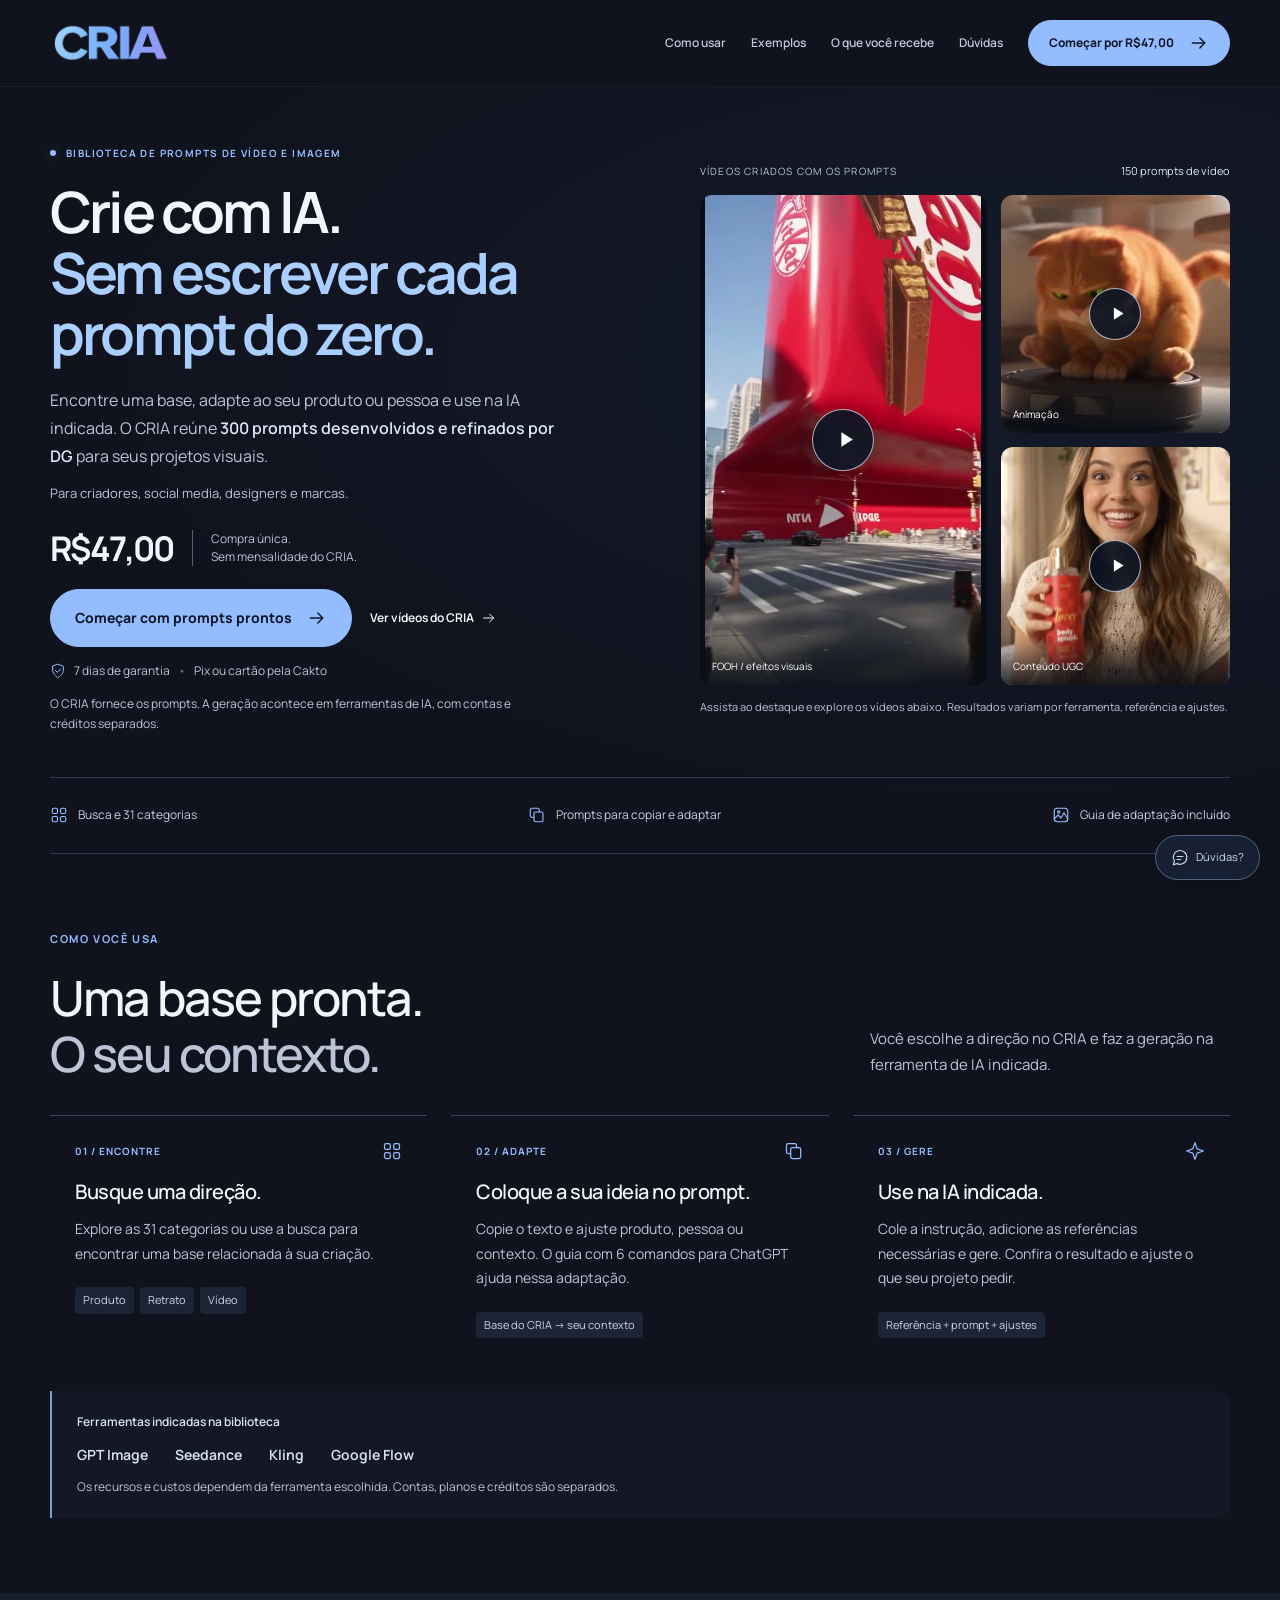
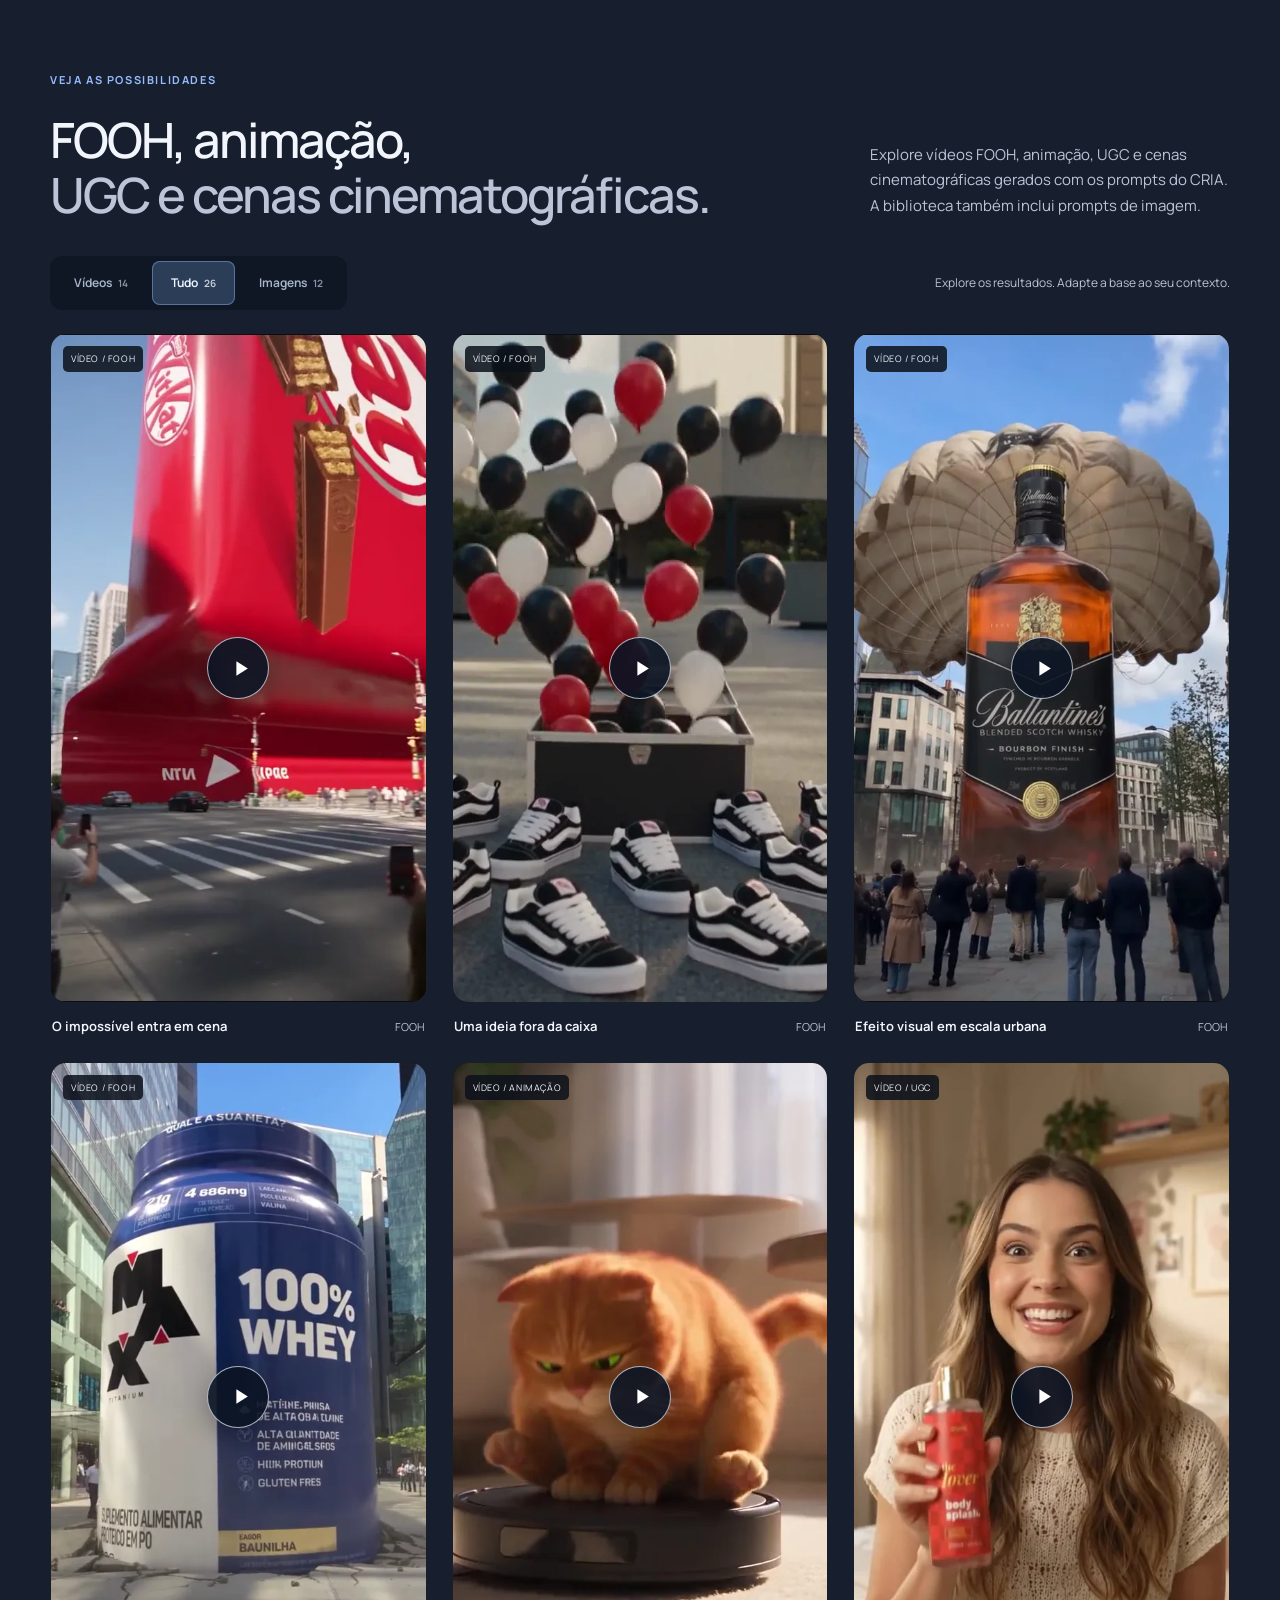
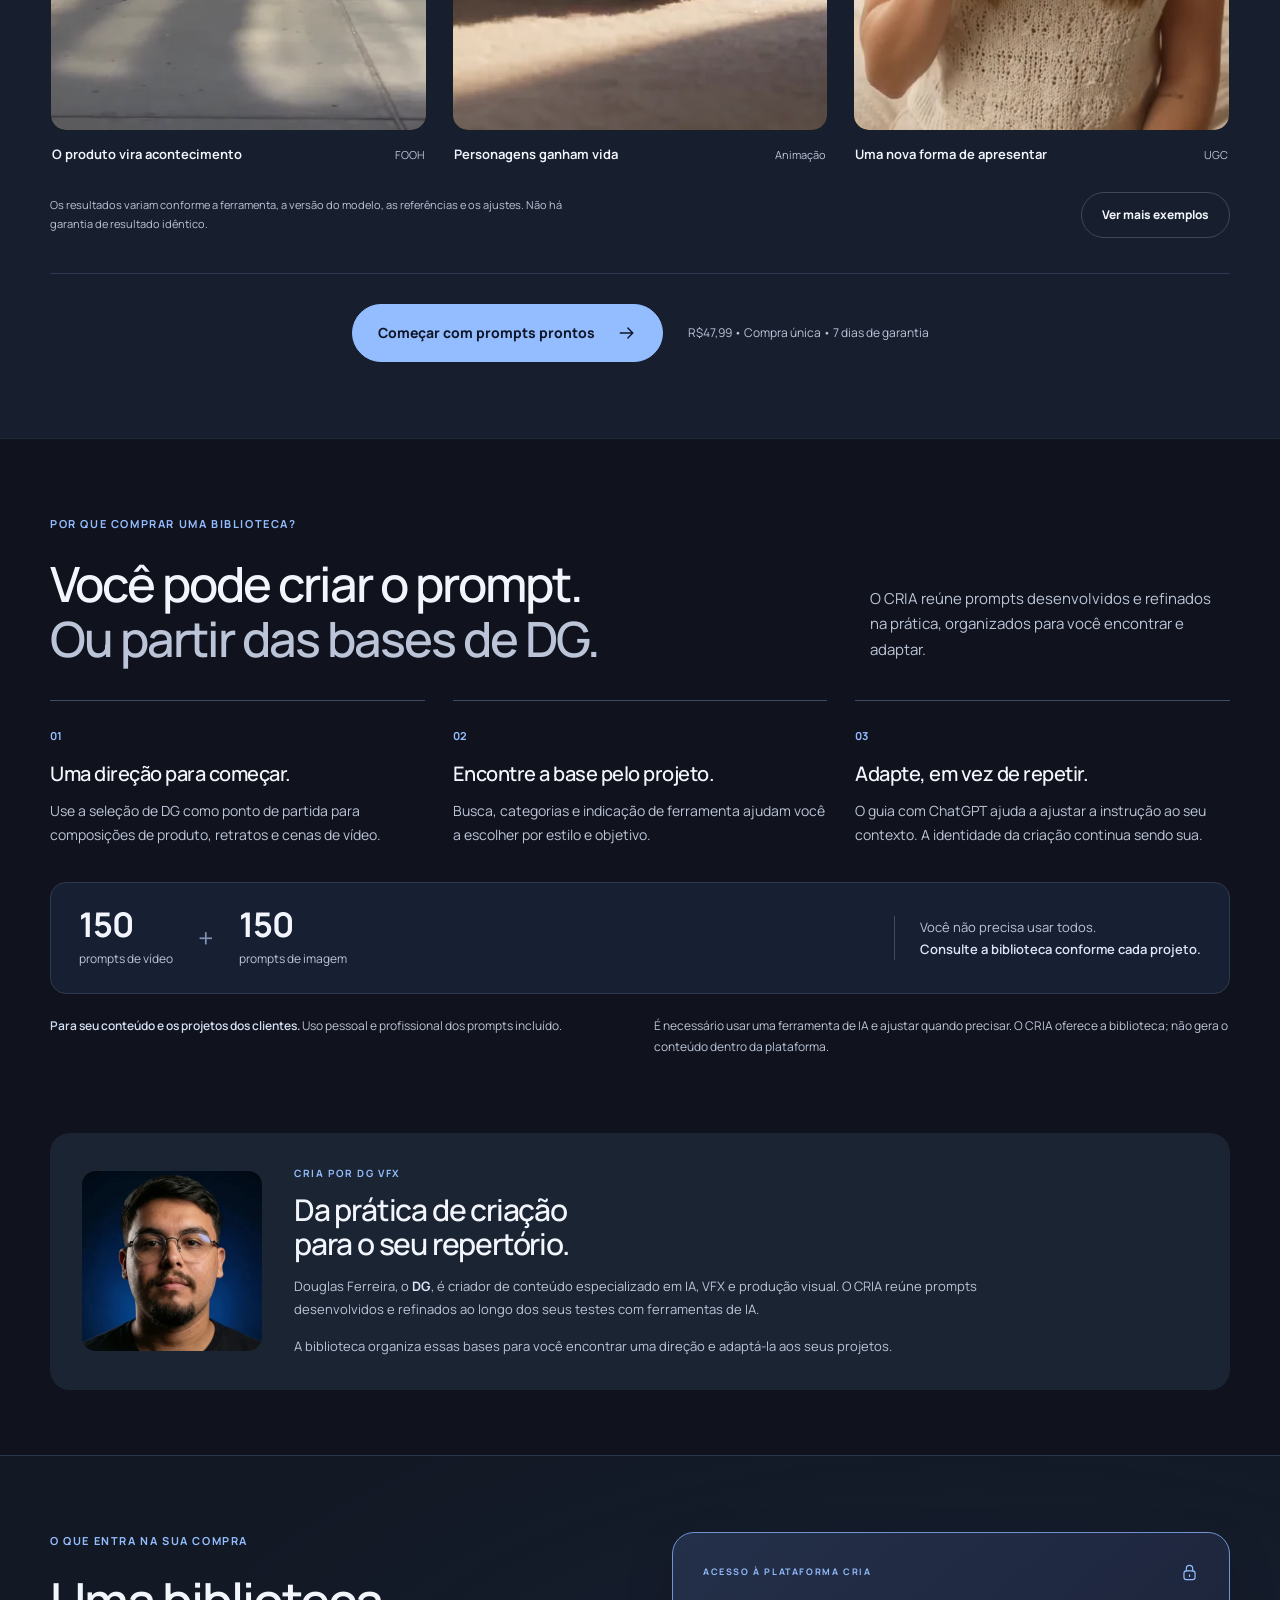
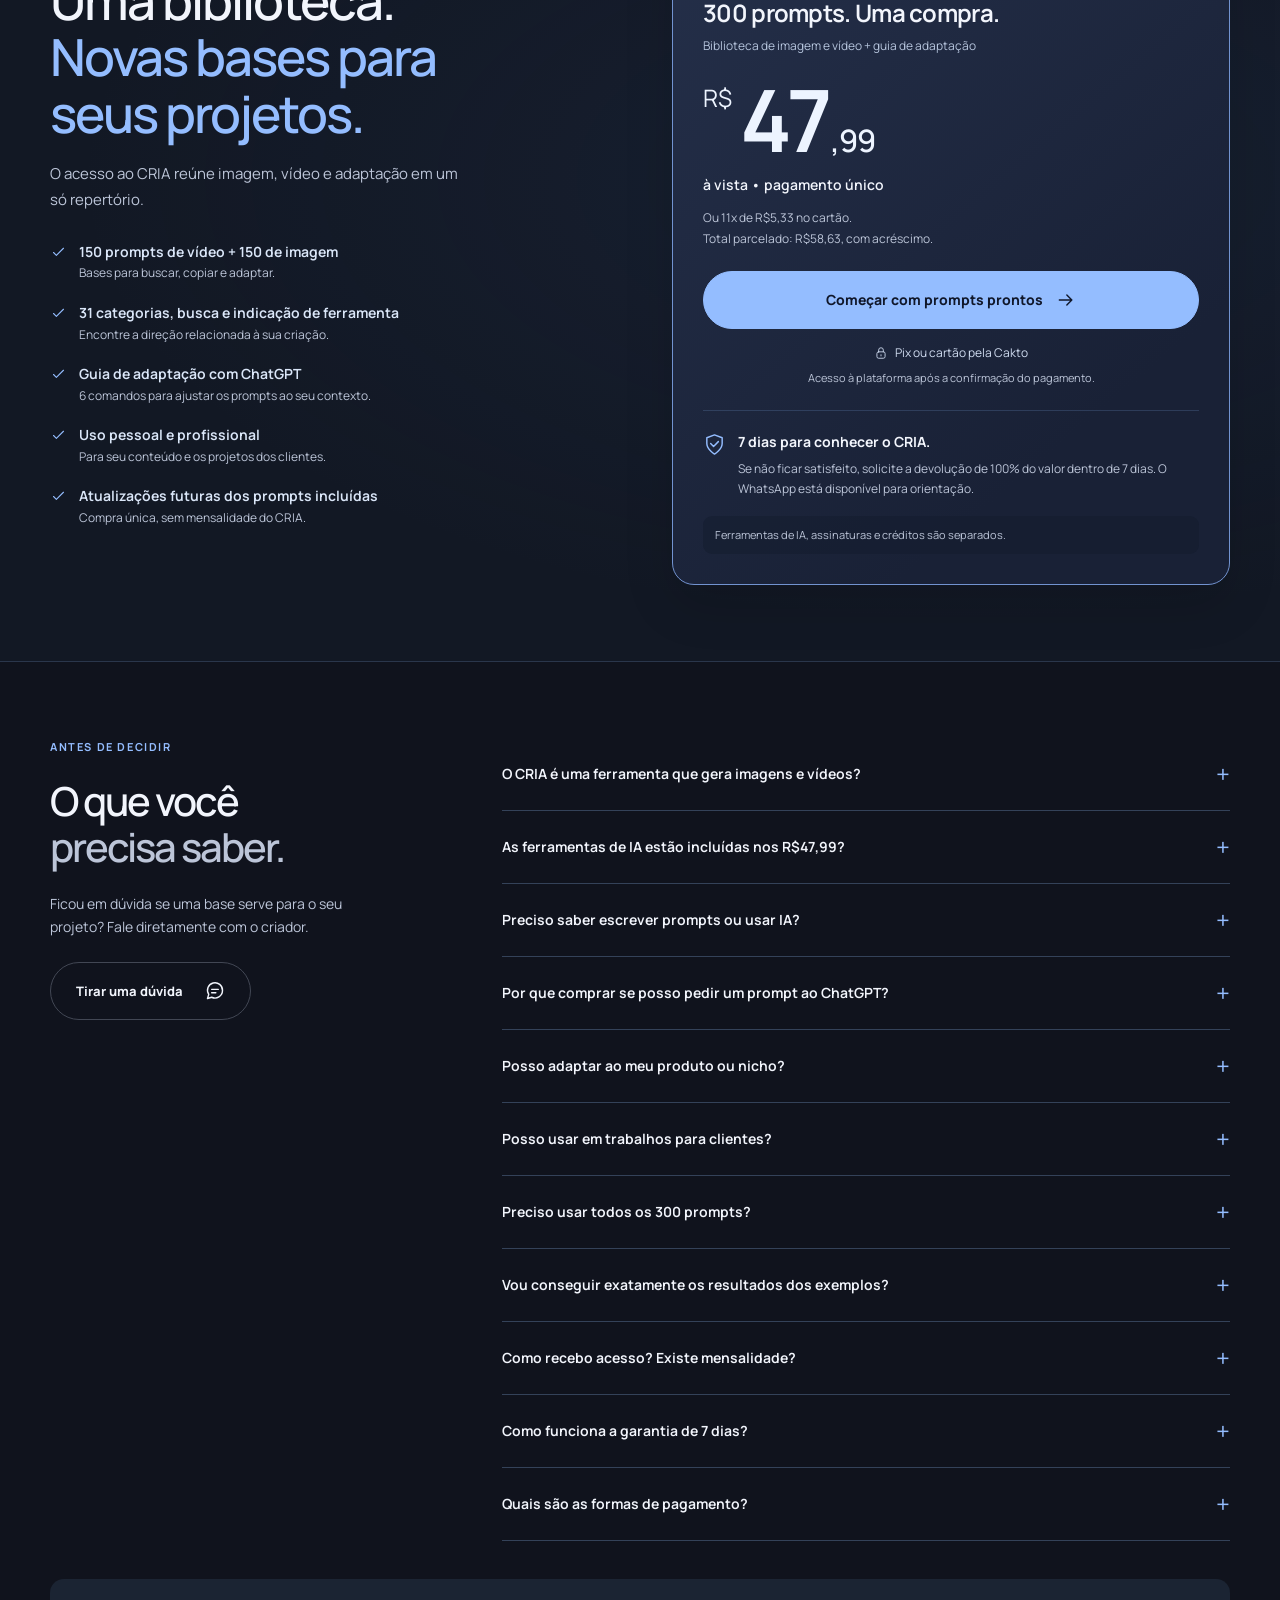
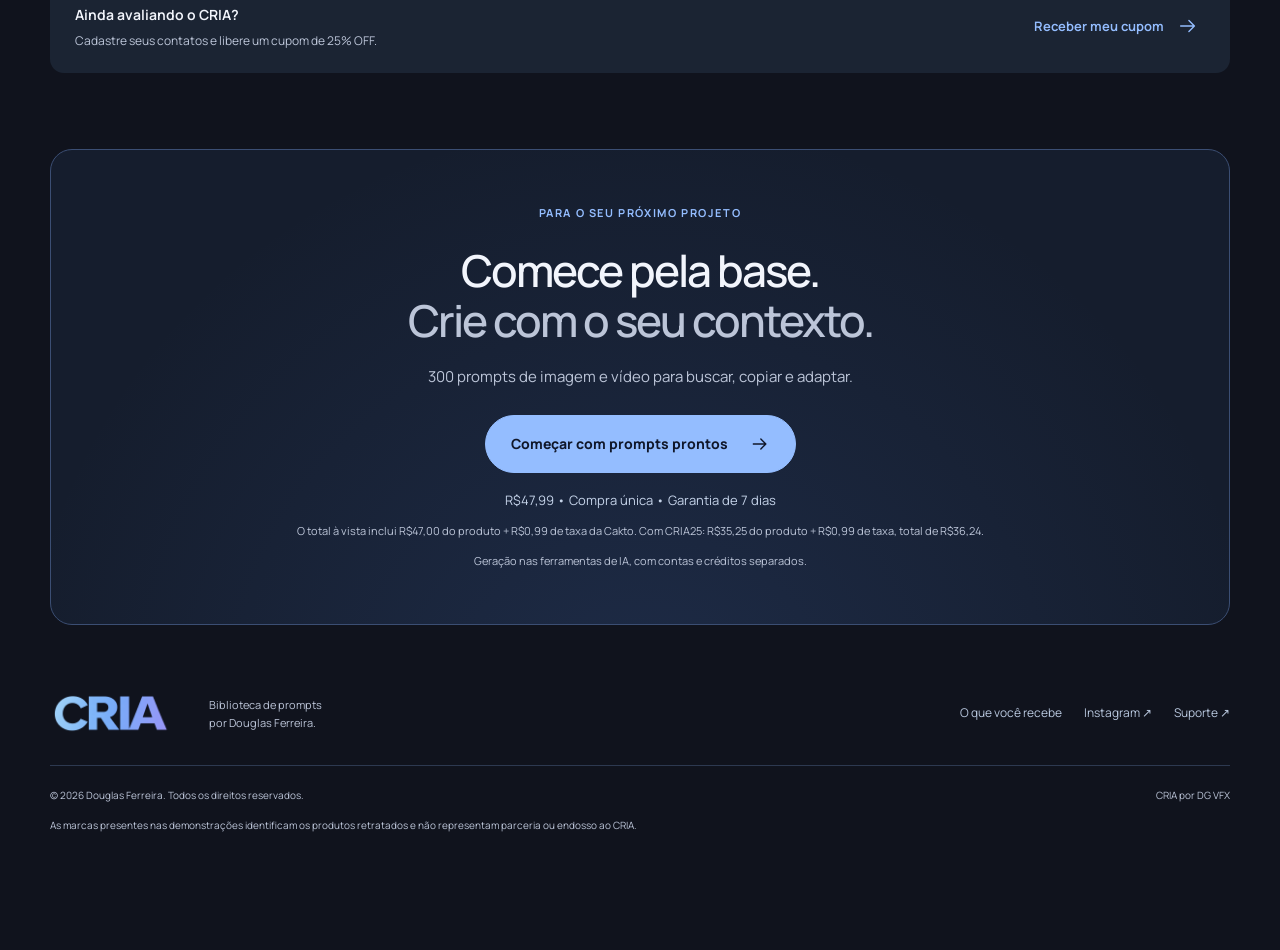
==== commit 07b8e3eb: "Show product price in hero and explain Cakto fee only at page end" ====
--- a/index.html
+++ b/index.html
@@ -59,7 +59,7 @@
       <button class="menu-toggle" id="menu-toggle" type="button" aria-label="Abrir menu" aria-expanded="false" aria-controls="site-nav" hidden><span></span><span></span></button>
       <nav id="site-nav" class="site-nav" aria-label="Navegação principal">
         <a href="#como-funciona">Como usar</a><a href="#resultados">Exemplos</a><a href="#o-pack">O que você recebe</a><a href="#duvidas">Dúvidas</a>
-        <a class="button checkout-button button-small" href="https://pay.cakto.com.br/hb6td8v_1132886" data-cta-position="header">Começar por R$47,99 <svg class="icon" aria-hidden="true" focusable="false"><use href="#i-arrow"/></svg></a>
+        <a class="button checkout-button button-small" href="https://pay.cakto.com.br/hb6td8v_1132886" data-cta-position="header">Começar por R$47,00 <svg class="icon" aria-hidden="true" focusable="false"><use href="#i-arrow"/></svg></a>
       </nav>
     </div>
   </header>
@@ -72,7 +72,7 @@
           <h1 id="hero-title">Crie com IA.<br><span>Sem escrever cada<br>prompt do zero.</span></h1>
           <p class="hero-description">Encontre uma base, adapte ao seu produto ou pessoa e use na IA indicada. O CRIA reúne <strong>300 prompts desenvolvidos e refinados por DG</strong> para seus projetos visuais.</p>
           <p class="hero-audience">Para criadores, social media, designers e marcas.</p>
-          <div class="hero-price"><strong>R$47,99</strong><span>Compra única.<br>Sem mensalidade do CRIA.</span></div>
+          <div class="hero-price"><strong>R$47,00</strong><span>Compra única.<br>Sem mensalidade do CRIA.</span></div>
           <div class="hero-actions"><a class="button checkout-button " href="https://pay.cakto.com.br/hb6td8v_1132886" data-cta-position="hero">Começar com prompts prontos <svg class="icon" aria-hidden="true" focusable="false"><use href="#i-arrow"/></svg></a><a class="text-link" href="#resultados">Ver vídeos do CRIA <svg class="icon" aria-hidden="true" focusable="false"><use href="#i-arrow"/></svg></a></div>
           <p class="hero-trust"><svg class="icon" aria-hidden="true" focusable="false"><use href="#i-shield"/></svg> 7 dias de garantia <span>•</span> Pix ou cartão pela Cakto</p>
           <p class="tool-disclosure">O CRIA fornece os prompts. A geração acontece em ferramentas de IA, com contas e créditos separados.</p>
@@ -165,7 +165,7 @@
           <li><svg class="icon" aria-hidden="true" focusable="false"><use href="#i-check"/></svg><span><strong>Uso pessoal e profissional</strong><br>Para seu conteúdo e os projetos dos clientes.</span></li>
           <li><svg class="icon" aria-hidden="true" focusable="false"><use href="#i-check"/></svg><span><strong>Atualizações futuras dos prompts incluídas</strong><br>Compra única, sem mensalidade do CRIA.</span></li>
         </ul></div>
-        <div class="offer-card"><div class="offer-card-heading"><span>ACESSO À PLATAFORMA CRIA</span><svg class="icon" aria-hidden="true" focusable="false"><use href="#i-lock"/></svg></div><h3>300 prompts. Uma compra.</h3><p class="offer-subtitle">Biblioteca de imagem e vídeo + guia de adaptação</p><div class="price"><span>R$</span><strong>47</strong><span>,99</span></div><p class="payment-copy"><strong>à vista • pagamento único</strong></p><p class="payment-detail">R$47 do produto + R$0,99 de taxa da Cakto.</p><p class="payment-detail">Ou 11x de R$5,33 no cartão.<br>Total parcelado: R$58,63, com acréscimo e taxa incluídos.</p>
+        <div class="offer-card"><div class="offer-card-heading"><span>ACESSO À PLATAFORMA CRIA</span><svg class="icon" aria-hidden="true" focusable="false"><use href="#i-lock"/></svg></div><h3>300 prompts. Uma compra.</h3><p class="offer-subtitle">Biblioteca de imagem e vídeo + guia de adaptação</p><div class="price"><span>R$</span><strong>47</strong><span>,99</span></div><p class="payment-copy"><strong>à vista • pagamento único</strong></p><p class="payment-detail">Ou 11x de R$5,33 no cartão.<br>Total parcelado: R$58,63, com acréscimo.</p>
           <a class="button checkout-button " href="https://pay.cakto.com.br/hb6td8v_1132886" data-cta-position="offer">Começar com prompts prontos <svg class="icon" aria-hidden="true" focusable="false"><use href="#i-arrow"/></svg></a>
           <p class="checkout-trust"><svg class="icon" aria-hidden="true" focusable="false"><use href="#i-lock"/></svg> Pix ou cartão pela Cakto</p><p class="checkout-methods">Acesso à plataforma após a confirmação do pagamento.</p>
           <div class="guarantee"><svg class="icon" aria-hidden="true" focusable="false"><use href="#i-shield"/></svg><div><h4>7 dias para conhecer o CRIA.</h4><p>Se não ficar satisfeito, solicite a devolução de 100% do valor dentro de 7 dias. O WhatsApp está disponível para orientação.</p></div></div>
@@ -186,12 +186,12 @@
           <details><summary>Vou conseguir exatamente os resultados dos exemplos?</summary><div><p>Cada geração pode variar conforme a ferramenta, a versão do modelo, a referência e os ajustes. Os exemplos mostram possibilidades dos prompts, não uma garantia de resultado idêntico.</p></div></details>
           <details><summary>Como recebo acesso? Existe mensalidade?</summary><div><p>A compra é concluída pela Cakto. Após a confirmação do pagamento, você recebe acesso à plataforma CRIA para consultar e copiar os prompts. É uma compra única, sem mensalidade do CRIA. As atualizações futuras dos prompts estão incluídas.</p></div></details>
           <details><summary>Como funciona a garantia de 7 dias?</summary><div><p>Você tem 7 dias para conhecer o CRIA. Se não ficar satisfeito, pode solicitar a devolução de 100% do valor nesse prazo. O contato de WhatsApp está disponível nesta página para orientação.</p></div></details>
-          <details><summary>Quais são as formas de pagamento?</summary><div><p>R$47,99 à vista, por Pix ou cartão (R$47 do produto + R$0,99 de taxa da Cakto). Também há 11 parcelas de R$5,33 no cartão, totalizando R$58,63 com acréscimo e taxa incluídos. A Cakto apresenta as condições antes da conclusão da compra.</p></div></details>
+          <details><summary>Quais são as formas de pagamento?</summary><div><p>R$47,99 à vista, por Pix ou cartão. Também há 11 parcelas de R$5,33 no cartão, totalizando R$58,63 com acréscimo. A Cakto apresenta as condições antes da conclusão da compra.</p></div></details>
       </div></div>
       <div class="container"><div class="lead-invite" id="lead-invite"><div><strong>Ainda avaliando o CRIA?</strong><p>Cadastre seus contatos e libere um cupom de 25% OFF.</p></div><button class="text-link" type="button" data-open-coupon>Receber meu cupom <svg class="icon" aria-hidden="true" focusable="false"><use href="#i-arrow"/></svg></button></div></div>
     </section>
 
-    <section class="final-section" id="final-cta" aria-labelledby="final-title"><div class="container"><div class="final-inner"><p class="eyebrow">PARA O SEU PRÓXIMO PROJETO</p><h2 id="final-title">Comece pela base.<br><span class="muted">Crie com o seu contexto.</span></h2><p>300 prompts de imagem e vídeo para buscar, copiar e adaptar.</p><a class="button checkout-button " href="https://pay.cakto.com.br/hb6td8v_1132886" data-cta-position="final">Começar com prompts prontos <svg class="icon" aria-hidden="true" focusable="false"><use href="#i-arrow"/></svg></a><span class="final-detail">R$47,99 • Compra única • Garantia de 7 dias</span><p class="final-disclosure">Geração nas ferramentas de IA, com contas e créditos separados.</p></div></div></section>
+    <section class="final-section" id="final-cta" aria-labelledby="final-title"><div class="container"><div class="final-inner"><p class="eyebrow">PARA O SEU PRÓXIMO PROJETO</p><h2 id="final-title">Comece pela base.<br><span class="muted">Crie com o seu contexto.</span></h2><p>300 prompts de imagem e vídeo para buscar, copiar e adaptar.</p><a class="button checkout-button " href="https://pay.cakto.com.br/hb6td8v_1132886" data-cta-position="final">Começar com prompts prontos <svg class="icon" aria-hidden="true" focusable="false"><use href="#i-arrow"/></svg></a><span class="final-detail">R$47,99 • Compra única • Garantia de 7 dias</span><p class="final-disclosure">O total à vista inclui R$47,00 do produto + R$0,99 de taxa da Cakto. Com CRIA25: R$35,25 do produto + R$0,99 de taxa, total de R$36,24.</p><p class="final-disclosure">Geração nas ferramentas de IA, com contas e créditos separados.</p></div></div></section>
   </main>
 
   <footer class="site-footer"><div class="container"><div class="footer-top"><a class="brand" href="#hero" aria-label="CRIA — voltar ao início"><img class="brand-logo" src="media/logo-cria.png" alt="CRIA" width="2048" height="768" loading="lazy" decoding="async"></a><p>Biblioteca de prompts<br>por Douglas Ferreira.</p><nav aria-label="Links do rodapé"><a href="#o-pack">O que você recebe</a><a href="https://instagram.com/dg_vfx" target="_blank" rel="noopener noreferrer">Instagram ↗</a><a href="https://wa.me/555180328211?text=Oi!%20Tenho%20uma%20d%C3%BAvida%20sobre%20o%20CRIA" target="_blank" rel="noopener noreferrer">Suporte ↗</a></nav></div><div class="footer-bottom"><span>© 2026 Douglas Ferreira. Todos os direitos reservados.</span><span>CRIA por DG VFX</span></div><p class="footer-disclaimer">As marcas presentes nas demonstrações identificam os produtos retratados e não representam parceria ou endosso ao CRIA.</p></div></footer>
@@ -203,10 +203,10 @@
   <!-- A captura mantém os mesmos IDs, campos, cupom e integração de leads. -->
   <div id="coupon-overlay" class="coupon-overlay" role="dialog" aria-modal="true" aria-labelledby="coupon-title" aria-describedby="coupon-description" hidden>
     <div class="coupon-modal"><button class="coupon-close" id="coupon-close" type="button" aria-label="Fechar oferta">×</button>
-      <div id="coupon-form-state"><span class="coupon-badge">CUPOM PARA CONHECER O CRIA</span><h2 id="coupon-title" class="coupon-title">Seu próximo projeto<br><span>com 25% OFF no CRIA.</span></h2><p class="coupon-desc" id="coupon-description">Cadastre seu e-mail e WhatsApp para liberar o cupom aqui e receber comunicações do CRIA.</p><div class="coupon-price-note"><span>De R$47,99 por <strong>R$36,24</strong></span><small>Total à vista com cupom e taxa da Cakto. Desconto de 25% sobre o produto.</small></div>
+      <div id="coupon-form-state"><span class="coupon-badge">CUPOM PARA CONHECER O CRIA</span><h2 id="coupon-title" class="coupon-title">Seu próximo projeto<br><span>com 25% OFF no CRIA.</span></h2><p class="coupon-desc" id="coupon-description">Cadastre seu e-mail e WhatsApp para liberar o cupom aqui e receber comunicações do CRIA.</p><div class="coupon-price-note"><span>De R$47,99 por <strong>R$36,24</strong></span><small>Total à vista com cupom. Desconto de 25% sobre o produto.</small></div>
         <form id="coupon-form" class="coupon-form" novalidate><div class="coupon-input-wrap"><label for="coupon-email">Seu e-mail</label><input type="email" id="coupon-email" name="email" placeholder="seu@email.com" autocomplete="email" aria-describedby="coupon-privacy coupon-error" required><label for="coupon-whatsapp">Seu WhatsApp com DDD</label><div class="coupon-phone-wrap"><span class="coupon-phone-flag">🇧🇷 +55</span><input type="tel" id="coupon-whatsapp" name="whatsapp" placeholder="(11) 99999-9999" autocomplete="tel-national" inputmode="tel" aria-describedby="coupon-privacy coupon-error" required></div><button type="submit" class="coupon-submit">Liberar meu cupom de 25% <svg class="icon" aria-hidden="true" focusable="false"><use href="#i-arrow"/></svg></button></div><p class="coupon-error" id="coupon-error" role="alert" hidden></p><p class="coupon-privacy" id="coupon-privacy">Seus contatos serão usados para o cupom e comunicações do CRIA.</p></form>
       </div>
-      <div id="coupon-success-state" hidden><span class="coupon-badge">CUPOM LIBERADO</span><h3>Copie e aplique na Cakto.</h3><p class="coupon-desc coupon-success-msg">Antes de pagar, digite o código no campo “Código de desconto” e clique em “Aplicar Cupom”:</p><div class="coupon-code-box"><span id="coupon-code-text">CRIA25</span><button class="coupon-copy-btn" id="coupon-copy-btn" type="button" aria-label="Copiar cupom CRIA25">Copiar</button></div><p class="coupon-savings">Você economiza <strong>R$11,75</strong>: R$36,24 à vista com o cupom (R$35,25 do produto + R$0,99 de taxa da Cakto).</p><a class="button coupon-cta-btn checkout-button" href="https://pay.cakto.com.br/hb6td8v_1132886" data-cta-position="coupon">Ir ao checkout com meu cupom <svg class="icon" aria-hidden="true" focusable="false"><use href="#i-arrow"/></svg></a><p class="coupon-privacy">Aplique o código e confira o desconto antes de concluir a compra.</p></div>
+      <div id="coupon-success-state" hidden><span class="coupon-badge">CUPOM LIBERADO</span><h3>Copie e aplique na Cakto.</h3><p class="coupon-desc coupon-success-msg">Antes de pagar, digite o código no campo “Código de desconto” e clique em “Aplicar Cupom”:</p><div class="coupon-code-box"><span id="coupon-code-text">CRIA25</span><button class="coupon-copy-btn" id="coupon-copy-btn" type="button" aria-label="Copiar cupom CRIA25">Copiar</button></div><p class="coupon-savings">Você economiza <strong>R$11,75</strong>: R$36,24 à vista com o cupom.</p><a class="button coupon-cta-btn checkout-button" href="https://pay.cakto.com.br/hb6td8v_1132886" data-cta-position="coupon">Ir ao checkout com meu cupom <svg class="icon" aria-hidden="true" focusable="false"><use href="#i-arrow"/></svg></a><p class="coupon-privacy">Aplique o código e confira o desconto antes de concluir a compra.</p></div>
     </div>
   </div>
 </body>
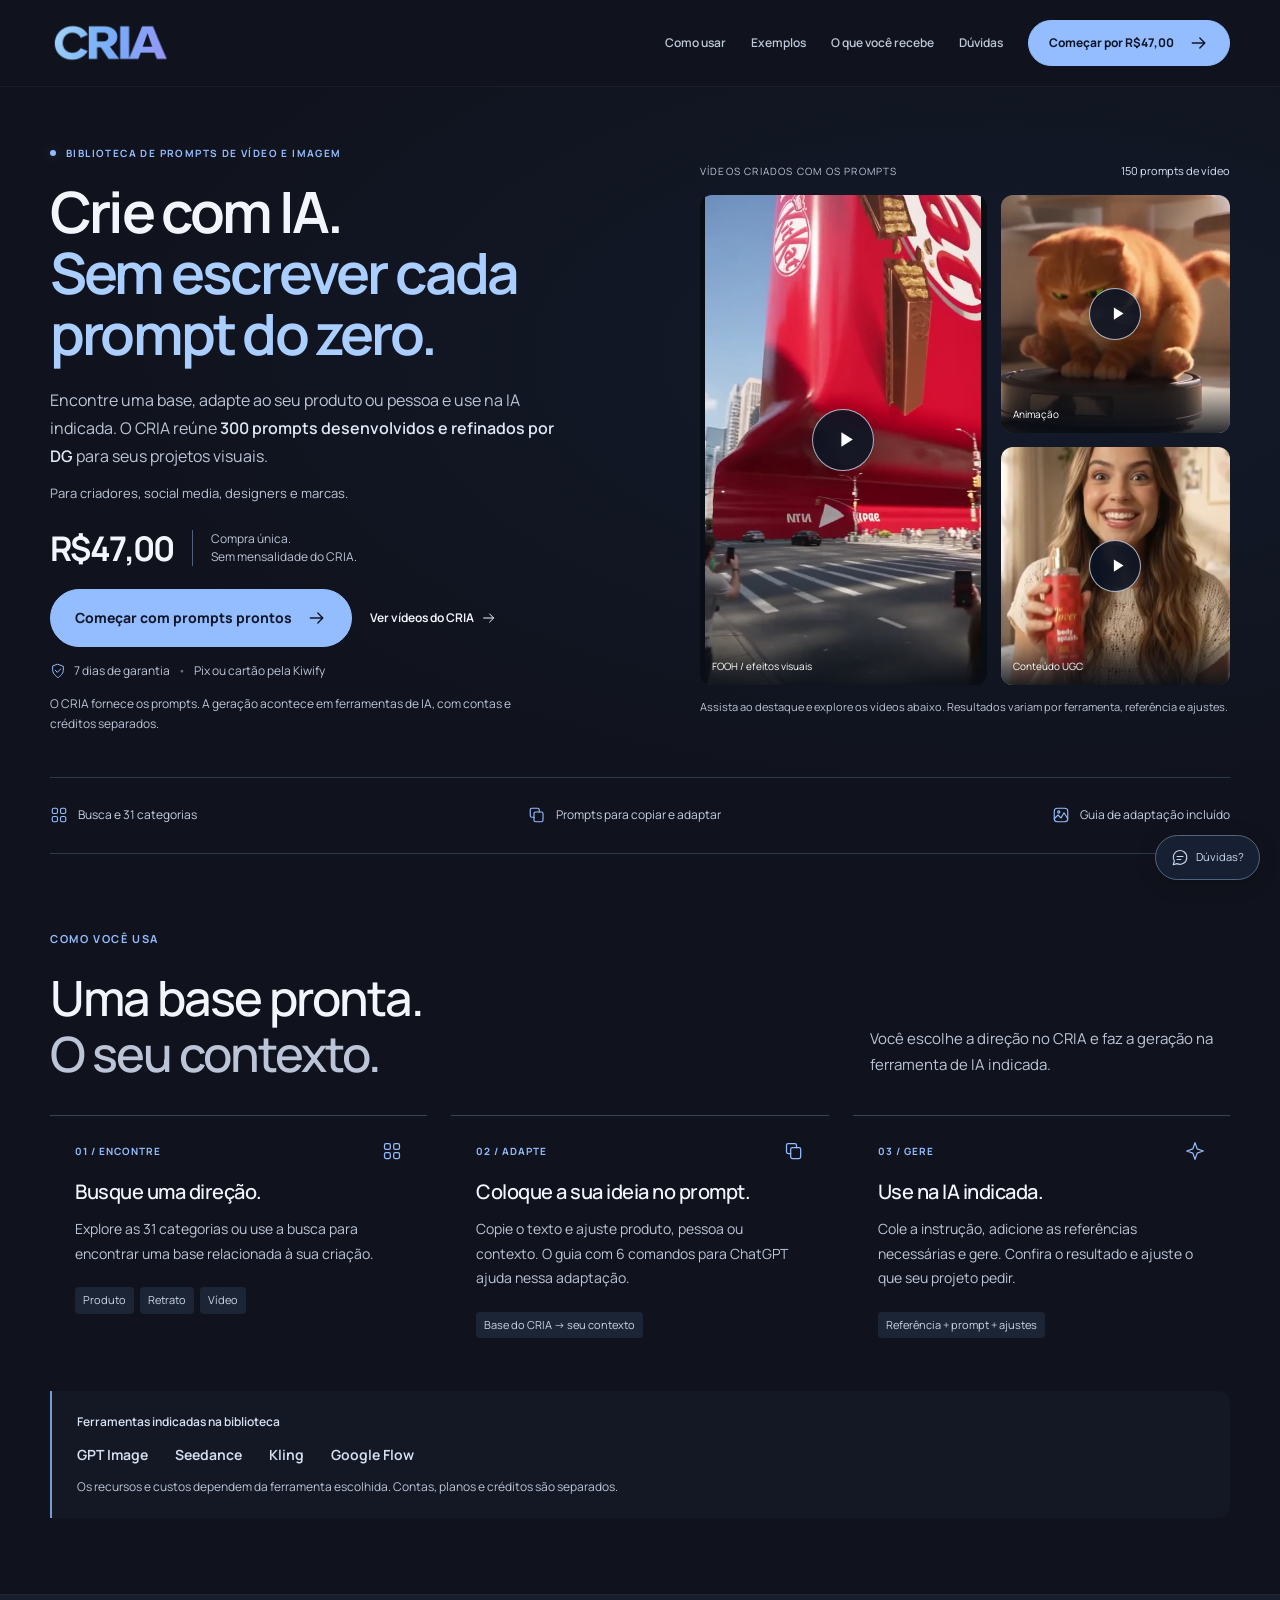
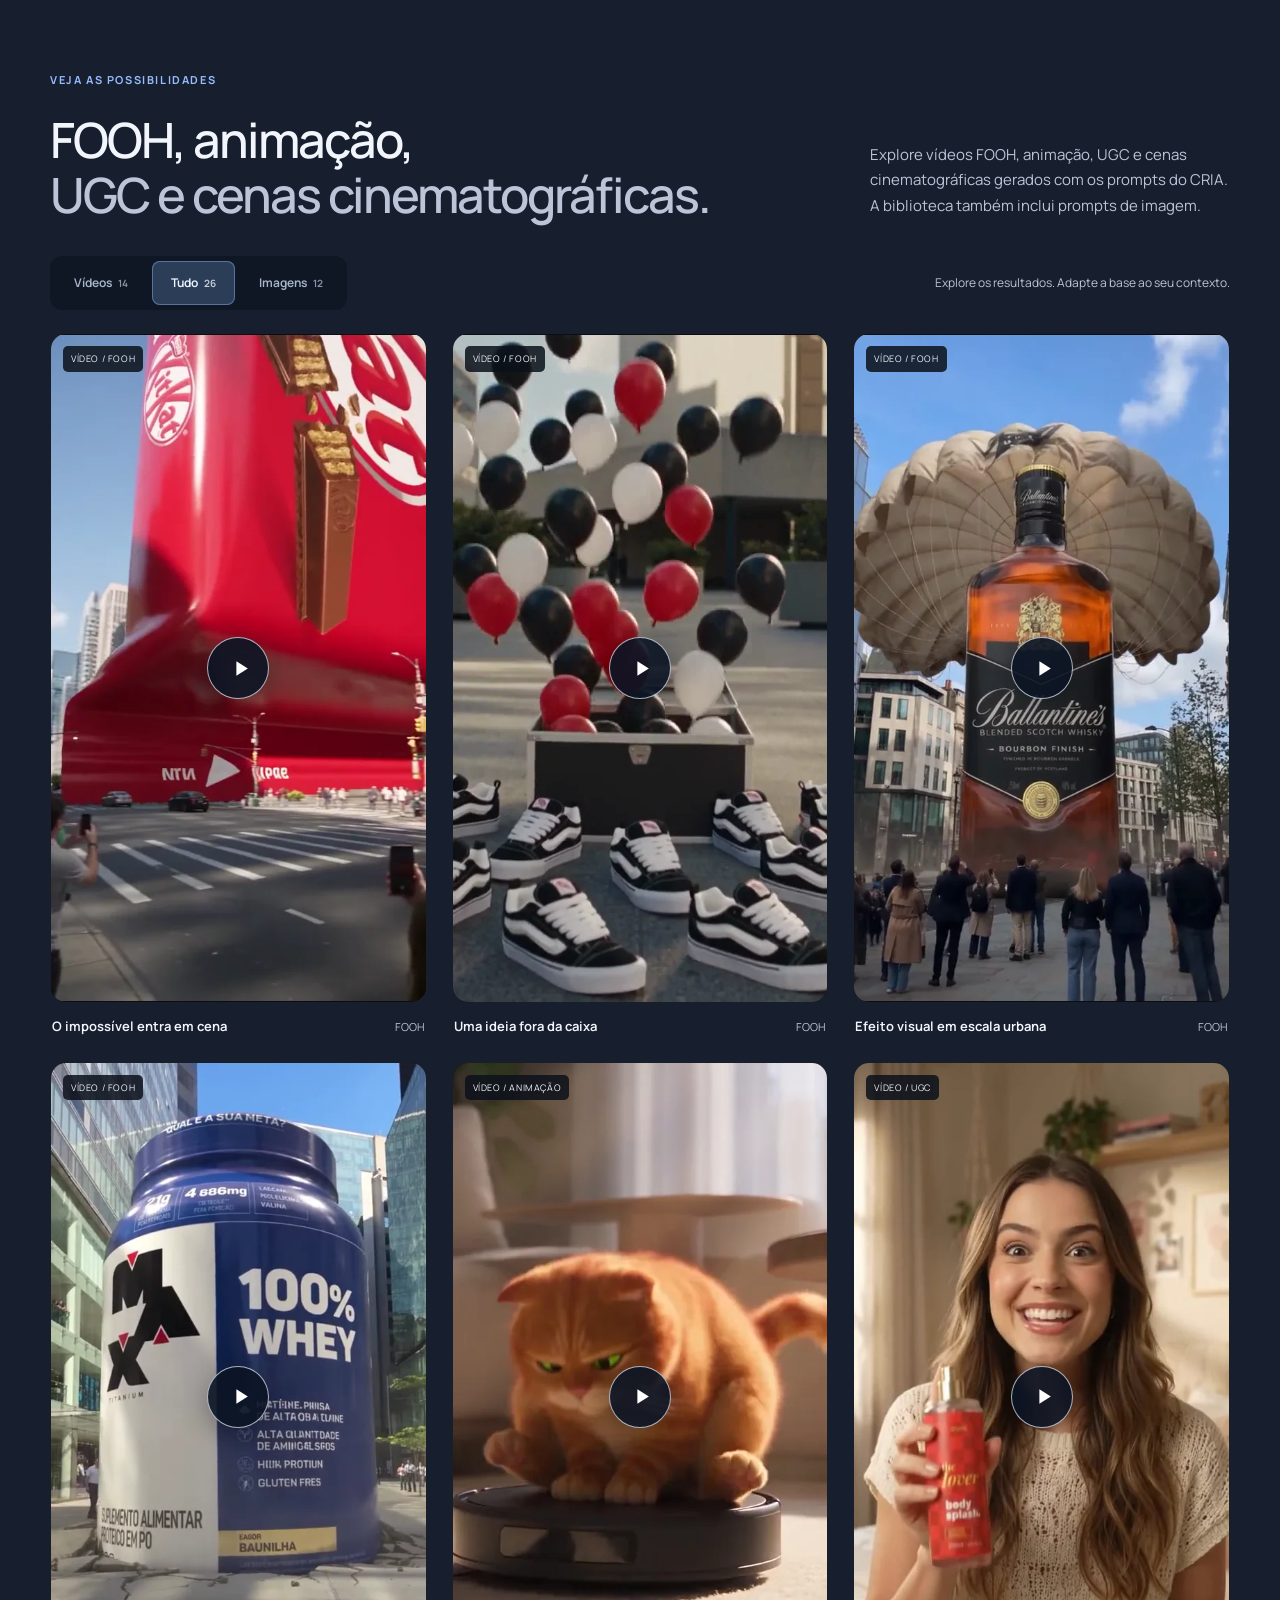
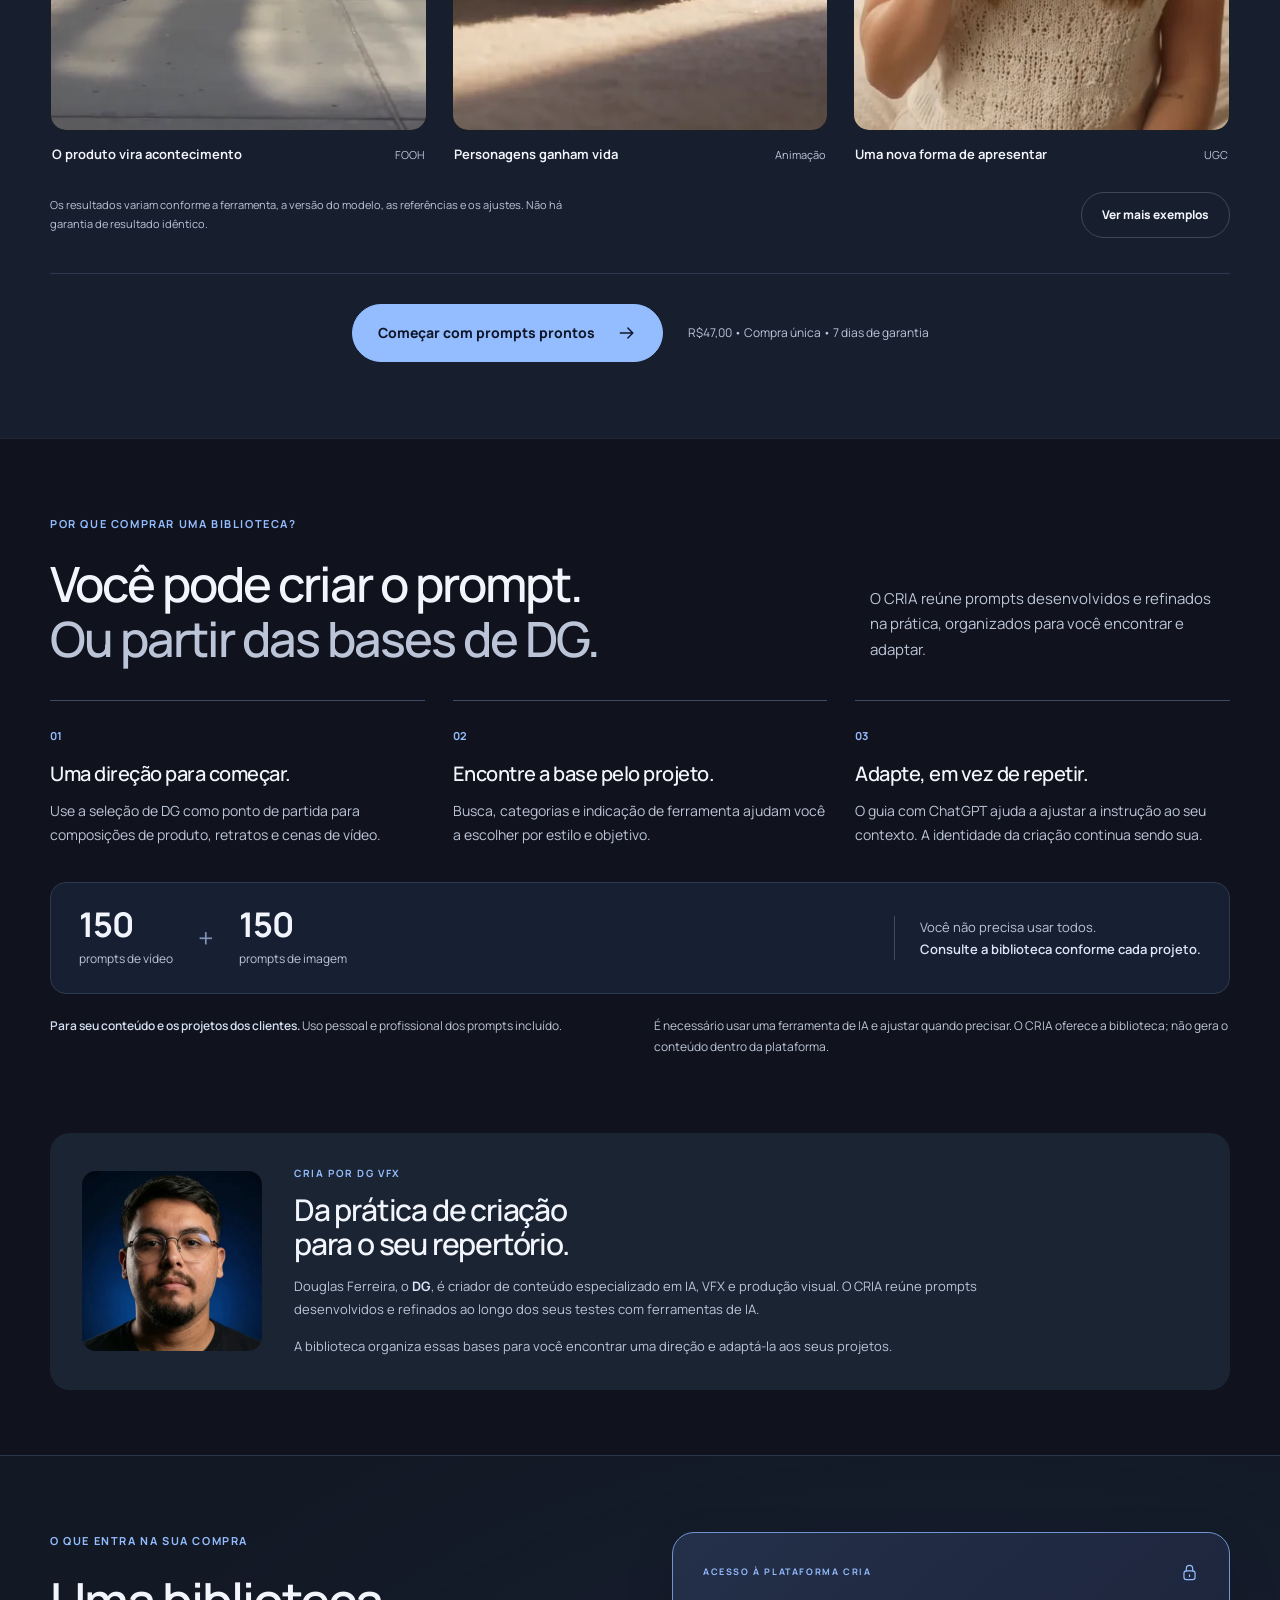
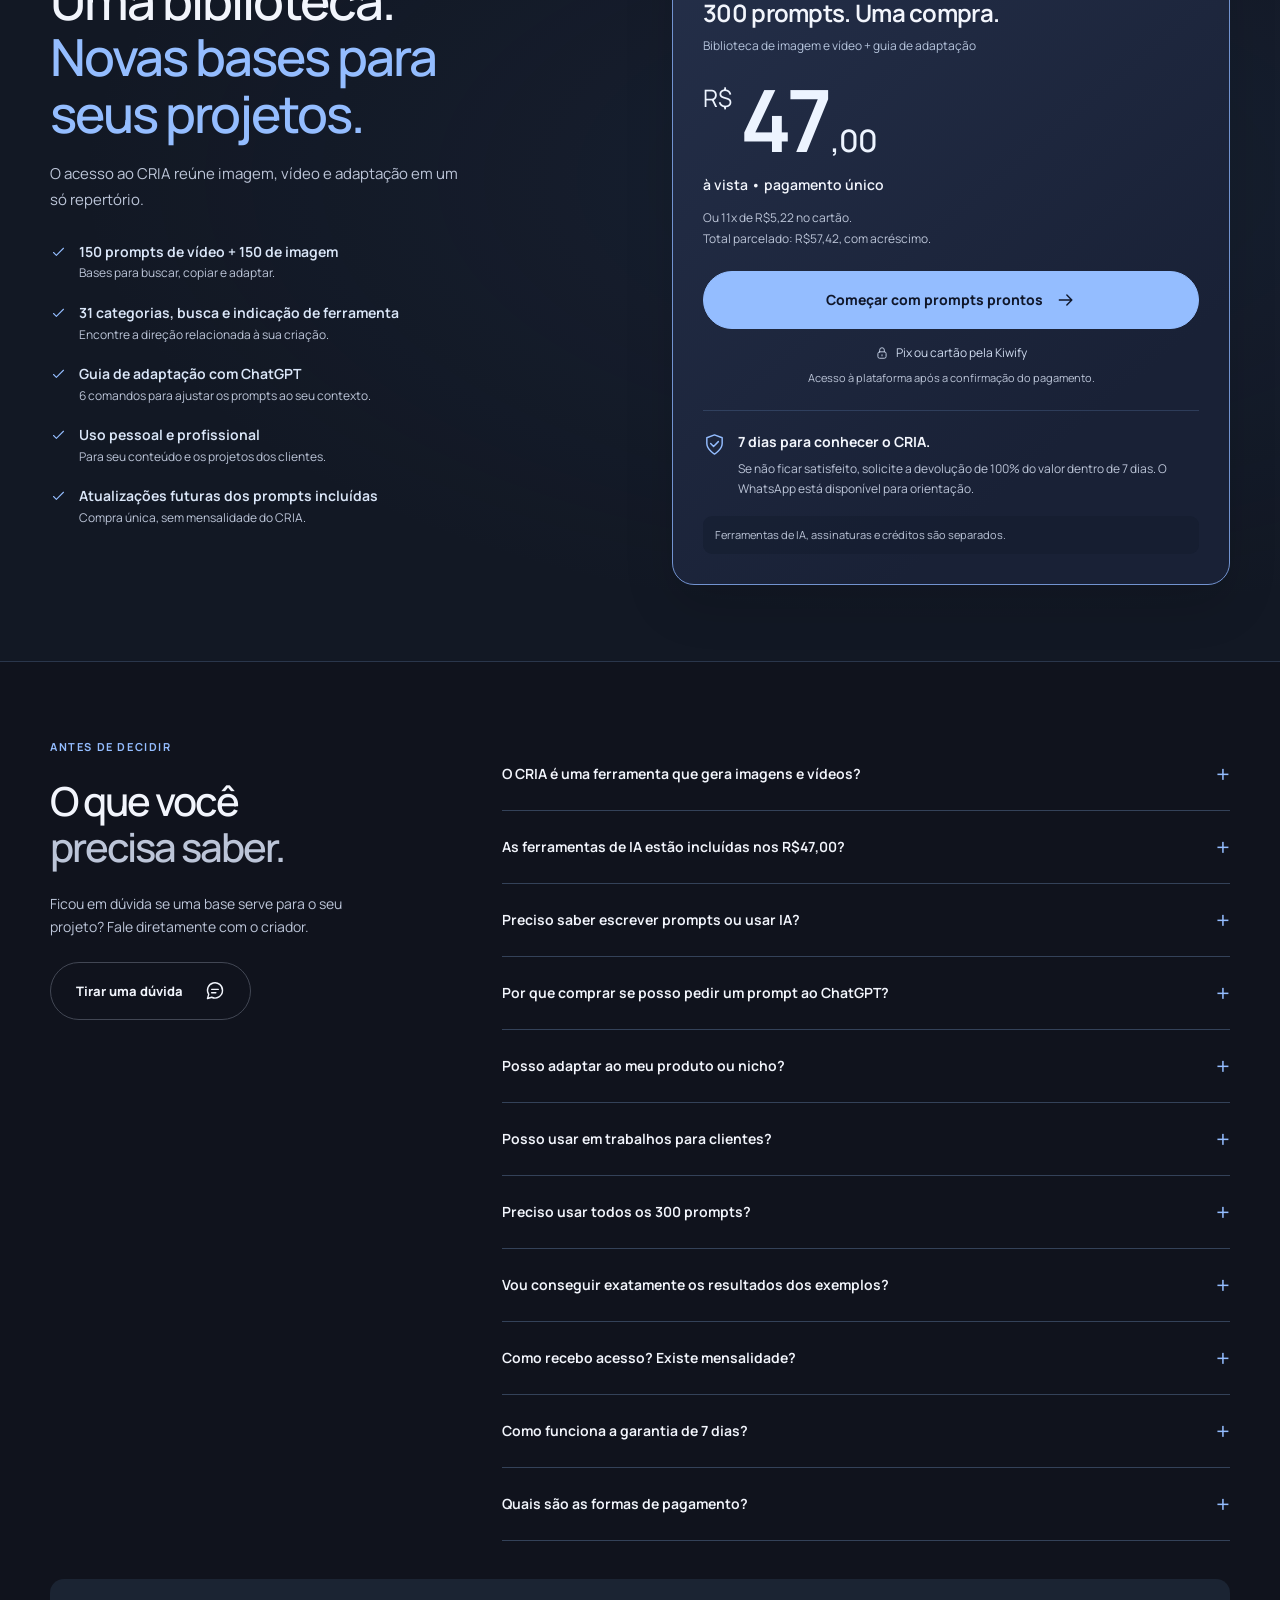
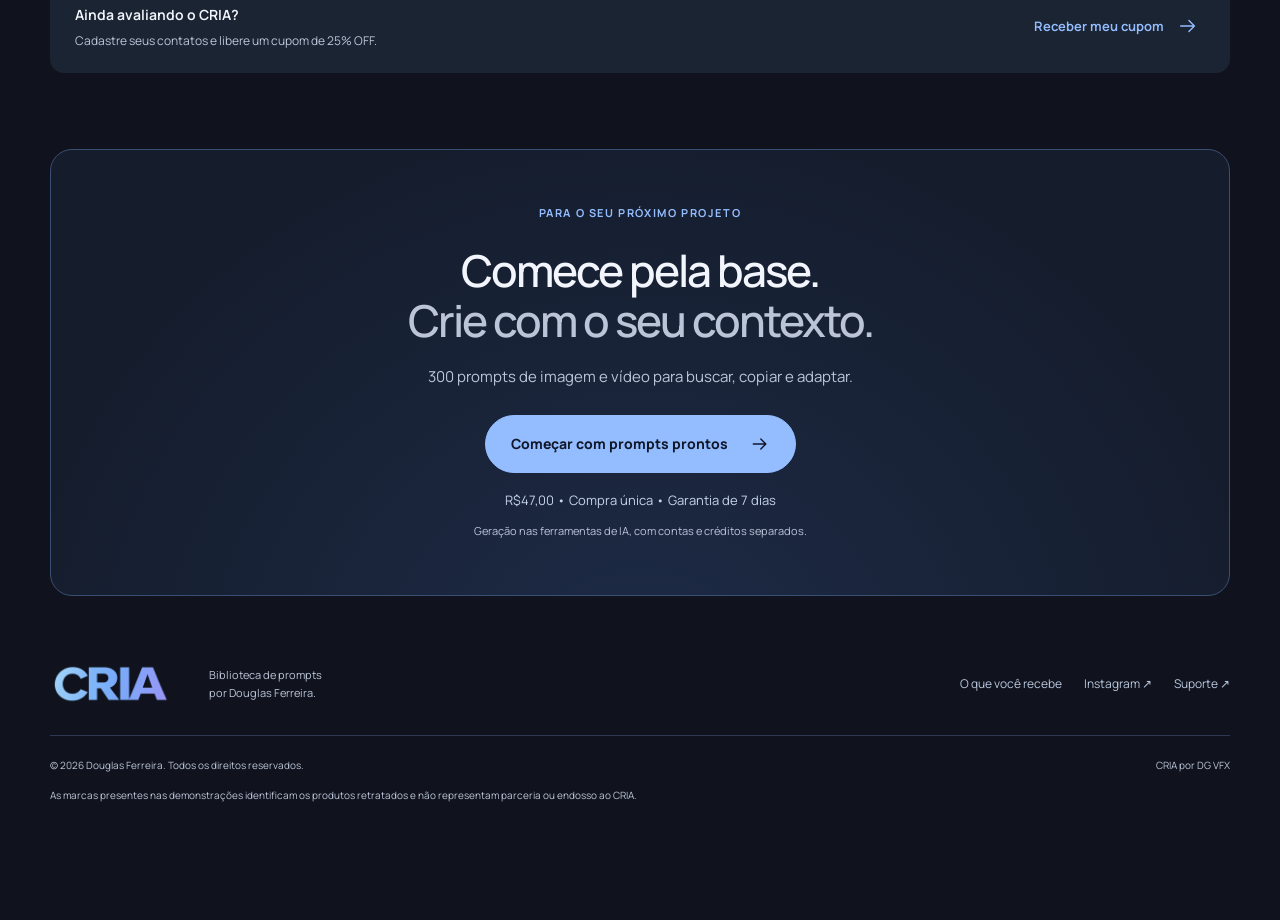
==== commit 3cf6fc45: "Restore Kiwify checkout and its pricing across CRIA landing page" ====
--- a/index.html
+++ b/index.html
@@ -5,14 +5,14 @@
   <meta name="viewport" content="width=device-width, initial-scale=1">
   <meta name="theme-color" content="#10131d">
   <title>CRIA — 300 prompts para criar imagens e vídeos com IA</title>
-  <meta name="description" content="Crie sem escrever cada prompt do zero. CRIA: biblioteca com 300 prompts de imagem e vídeo, busca e guia de adaptação. R$47,99, compra única e garantia de 7 dias.">
+  <meta name="description" content="Crie sem escrever cada prompt do zero. CRIA: biblioteca com 300 prompts de imagem e vídeo, busca e guia de adaptação. R$47,00, compra única e garantia de 7 dias.">
   <meta name="author" content="Douglas Ferreira — DG VFX">
   <meta name="robots" content="index, follow">
   <link rel="canonical" href="https://www.cria.club/">
   <meta property="og:type" content="website">
   <meta property="og:url" content="https://www.cria.club/">
   <meta property="og:title" content="CRIA — Crie sem escrever cada prompt do zero">
-  <meta property="og:description" content="300 prompts de imagem e vídeo refinados por DG. Busque, copie e adapte ao seu projeto. R$47,99, compra única e 7 dias de garantia. Ferramentas de IA separadas.">
+  <meta property="og:description" content="300 prompts de imagem e vídeo refinados por DG. Busque, copie e adapte ao seu projeto. R$47,00, compra única e 7 dias de garantia. Ferramentas de IA separadas.">
   <meta property="og:image" content="https://www.cria.club/media/logo-cria.png">
   <meta property="og:image:width" content="2048">
   <meta property="og:image:height" content="768">
@@ -21,7 +21,7 @@
   <meta property="og:site_name" content="CRIA by DG VFX">
   <meta name="twitter:card" content="summary_large_image">
   <meta name="twitter:title" content="CRIA — Crie sem escrever cada prompt do zero">
-  <meta name="twitter:description" content="Bases de imagem e vídeo para seus projetos. Busca, categorias e guia de adaptação. R$47,99, compra única. Ferramentas de IA separadas.">
+  <meta name="twitter:description" content="Bases de imagem e vídeo para seus projetos. Busca, categorias e guia de adaptação. R$47,00, compra única. Ferramentas de IA separadas.">
   <meta name="twitter:image" content="https://www.cria.club/media/logo-cria.png">
   <meta name="twitter:creator" content="@dg_vfx">
   <link rel="icon" type="image/png" href="media/logo-cria.png">
@@ -31,7 +31,7 @@
   <link rel="stylesheet" href="styles.css?v=20261004.3">
   <script src="scripts.js?v=20261004.4" defer></script>
   <script type="application/ld+json">
-  {"@context":"https://schema.org","@type":"Product","name":"CRIA — 300 Prompts de IA","description":"Acesso à plataforma CRIA com 150 prompts de imagem, 150 prompts de vídeo, busca, 31 categorias e guia de adaptação com ChatGPT.","image":"https://www.cria.club/media/logo-cria.png","brand":{"@type":"Brand","name":"CRIA"},"offers":{"@type":"Offer","url":"https://pay.cakto.com.br/hb6td8v_1132886","priceCurrency":"BRL","price":"47.99","availability":"https://schema.org/InStock"}}
+  {"@context":"https://schema.org","@type":"Product","name":"CRIA — 300 Prompts de IA","description":"Acesso à plataforma CRIA com 150 prompts de imagem, 150 prompts de vídeo, busca, 31 categorias e guia de adaptação com ChatGPT.","image":"https://www.cria.club/media/logo-cria.png","brand":{"@type":"Brand","name":"CRIA"},"offers":{"@type":"Offer","url":"https://pay.kiwify.com.br/7fTgGYD","priceCurrency":"BRL","price":"47.00","availability":"https://schema.org/InStock"}}
   </script>
 </head>
 <body>
@@ -59,7 +59,7 @@
       <button class="menu-toggle" id="menu-toggle" type="button" aria-label="Abrir menu" aria-expanded="false" aria-controls="site-nav" hidden><span></span><span></span></button>
       <nav id="site-nav" class="site-nav" aria-label="Navegação principal">
         <a href="#como-funciona">Como usar</a><a href="#resultados">Exemplos</a><a href="#o-pack">O que você recebe</a><a href="#duvidas">Dúvidas</a>
-        <a class="button checkout-button button-small" href="https://pay.cakto.com.br/hb6td8v_1132886" data-cta-position="header">Começar por R$47,00 <svg class="icon" aria-hidden="true" focusable="false"><use href="#i-arrow"/></svg></a>
+        <a class="button checkout-button button-small" href="https://pay.kiwify.com.br/7fTgGYD" data-cta-position="header">Começar por R$47,00 <svg class="icon" aria-hidden="true" focusable="false"><use href="#i-arrow"/></svg></a>
       </nav>
     </div>
   </header>
@@ -73,8 +73,8 @@
           <p class="hero-description">Encontre uma base, adapte ao seu produto ou pessoa e use na IA indicada. O CRIA reúne <strong>300 prompts desenvolvidos e refinados por DG</strong> para seus projetos visuais.</p>
           <p class="hero-audience">Para criadores, social media, designers e marcas.</p>
           <div class="hero-price"><strong>R$47,00</strong><span>Compra única.<br>Sem mensalidade do CRIA.</span></div>
-          <div class="hero-actions"><a class="button checkout-button " href="https://pay.cakto.com.br/hb6td8v_1132886" data-cta-position="hero">Começar com prompts prontos <svg class="icon" aria-hidden="true" focusable="false"><use href="#i-arrow"/></svg></a><a class="text-link" href="#resultados">Ver vídeos do CRIA <svg class="icon" aria-hidden="true" focusable="false"><use href="#i-arrow"/></svg></a></div>
-          <p class="hero-trust"><svg class="icon" aria-hidden="true" focusable="false"><use href="#i-shield"/></svg> 7 dias de garantia <span>•</span> Pix ou cartão pela Cakto</p>
+          <div class="hero-actions"><a class="button checkout-button " href="https://pay.kiwify.com.br/7fTgGYD" data-cta-position="hero">Começar com prompts prontos <svg class="icon" aria-hidden="true" focusable="false"><use href="#i-arrow"/></svg></a><a class="text-link" href="#resultados">Ver vídeos do CRIA <svg class="icon" aria-hidden="true" focusable="false"><use href="#i-arrow"/></svg></a></div>
+          <p class="hero-trust"><svg class="icon" aria-hidden="true" focusable="false"><use href="#i-shield"/></svg> 7 dias de garantia <span>•</span> Pix ou cartão pela Kiwify</p>
           <p class="tool-disclosure">O CRIA fornece os prompts. A geração acontece em ferramentas de IA, com contas e créditos separados.</p>
         </div>
         <div class="result-wall" aria-label="Vídeos gerados com os prompts do CRIA">
@@ -135,7 +135,7 @@
           <figure class="gallery-item" data-kind="image"><div class="gallery-media"><a href="media/optimized/ugc_pre_treino.webp" data-lightbox data-caption="Criação para diferentes nichos · Fitness" aria-label="Ampliar: Produto pré-treino em cena de academia"><img src="media/optimized/ugc_pre_treino.webp" srcset="media/optimized/ugc_pre_treino-480.webp 480w, media/optimized/ugc_pre_treino.webp 1000w" sizes="(max-width: 800px) 46vw, 370px" alt="Produto pré-treino em cena de academia" width="1000" height="1339" loading="lazy" decoding="async"><span class="media-expand" aria-hidden="true"><svg class="icon" aria-hidden="true" focusable="false"><use href="#i-up"/></svg></span></a><span class="media-type">IMAGEM / FITNESS</span></div><figcaption><strong>Criação para diferentes nichos</strong><span>Fitness</span></figcaption></figure>
         </div>
         <div class="gallery-bottom"><p id="gallery-status" class="sr-only" role="status" aria-live="polite"></p><p>Os resultados variam conforme a ferramenta, a versão do modelo, as referências e os ajustes. Não há garantia de resultado idêntico.</p><button class="button button-outline" id="gallery-more" type="button" hidden>Ver mais exemplos</button></div>
-        <div class="section-action"><a class="button checkout-button " href="https://pay.cakto.com.br/hb6td8v_1132886" data-cta-position="examples">Começar com prompts prontos <svg class="icon" aria-hidden="true" focusable="false"><use href="#i-arrow"/></svg></a><p>R$47,99 • Compra única • 7 dias de garantia</p></div>
+        <div class="section-action"><a class="button checkout-button " href="https://pay.kiwify.com.br/7fTgGYD" data-cta-position="examples">Começar com prompts prontos <svg class="icon" aria-hidden="true" focusable="false"><use href="#i-arrow"/></svg></a><p>R$47,00 • Compra única • 7 dias de garantia</p></div>
       </div>
     </section>
 
@@ -165,9 +165,9 @@
           <li><svg class="icon" aria-hidden="true" focusable="false"><use href="#i-check"/></svg><span><strong>Uso pessoal e profissional</strong><br>Para seu conteúdo e os projetos dos clientes.</span></li>
           <li><svg class="icon" aria-hidden="true" focusable="false"><use href="#i-check"/></svg><span><strong>Atualizações futuras dos prompts incluídas</strong><br>Compra única, sem mensalidade do CRIA.</span></li>
         </ul></div>
-        <div class="offer-card"><div class="offer-card-heading"><span>ACESSO À PLATAFORMA CRIA</span><svg class="icon" aria-hidden="true" focusable="false"><use href="#i-lock"/></svg></div><h3>300 prompts. Uma compra.</h3><p class="offer-subtitle">Biblioteca de imagem e vídeo + guia de adaptação</p><div class="price"><span>R$</span><strong>47</strong><span>,99</span></div><p class="payment-copy"><strong>à vista • pagamento único</strong></p><p class="payment-detail">Ou 11x de R$5,33 no cartão.<br>Total parcelado: R$58,63, com acréscimo.</p>
-          <a class="button checkout-button " href="https://pay.cakto.com.br/hb6td8v_1132886" data-cta-position="offer">Começar com prompts prontos <svg class="icon" aria-hidden="true" focusable="false"><use href="#i-arrow"/></svg></a>
-          <p class="checkout-trust"><svg class="icon" aria-hidden="true" focusable="false"><use href="#i-lock"/></svg> Pix ou cartão pela Cakto</p><p class="checkout-methods">Acesso à plataforma após a confirmação do pagamento.</p>
+        <div class="offer-card"><div class="offer-card-heading"><span>ACESSO À PLATAFORMA CRIA</span><svg class="icon" aria-hidden="true" focusable="false"><use href="#i-lock"/></svg></div><h3>300 prompts. Uma compra.</h3><p class="offer-subtitle">Biblioteca de imagem e vídeo + guia de adaptação</p><div class="price"><span>R$</span><strong>47</strong><span>,00</span></div><p class="payment-copy"><strong>à vista • pagamento único</strong></p><p class="payment-detail">Ou 11x de R$5,22 no cartão.<br>Total parcelado: R$57,42, com acréscimo.</p>
+          <a class="button checkout-button " href="https://pay.kiwify.com.br/7fTgGYD" data-cta-position="offer">Começar com prompts prontos <svg class="icon" aria-hidden="true" focusable="false"><use href="#i-arrow"/></svg></a>
+          <p class="checkout-trust"><svg class="icon" aria-hidden="true" focusable="false"><use href="#i-lock"/></svg> Pix ou cartão pela Kiwify</p><p class="checkout-methods">Acesso à plataforma após a confirmação do pagamento.</p>
           <div class="guarantee"><svg class="icon" aria-hidden="true" focusable="false"><use href="#i-shield"/></svg><div><h4>7 dias para conhecer o CRIA.</h4><p>Se não ficar satisfeito, solicite a devolução de 100% do valor dentro de 7 dias. O WhatsApp está disponível para orientação.</p></div></div>
           <p class="offer-note">Ferramentas de IA, assinaturas e créditos são separados.</p>
         </div>
@@ -177,36 +177,36 @@
     <section class="section faq-section" id="duvidas" aria-labelledby="faq-title">
       <div class="container faq-grid"><div class="faq-heading"><p class="eyebrow">ANTES DE DECIDIR</p><h2 id="faq-title">O que você<br><span class="muted">precisa saber.</span></h2><p>Ficou em dúvida se uma base serve para o seu projeto? Fale diretamente com o criador.</p><a class="button button-outline" href="https://wa.me/555180328211?text=Oi!%20Tenho%20uma%20d%C3%BAvida%20sobre%20o%20CRIA" target="_blank" rel="noopener noreferrer">Tirar uma dúvida <svg class="icon" aria-hidden="true" focusable="false"><use href="#i-chat"/></svg></a></div><div class="faq-list">
           <details><summary>O CRIA é uma ferramenta que gera imagens e vídeos?</summary><div><p>O CRIA é uma biblioteca de prompts em uma plataforma com busca, categorias e botão de copiar. A geração acontece na ferramenta de IA indicada: você usa o prompt, adiciona suas referências e ajusta o resultado.</p></div></details>
-          <details><summary>As ferramentas de IA estão incluídas nos R$47,99?</summary><div><p>Não. Contas, assinaturas e créditos de ferramentas como GPT Image, Seedance, Kling e Google Flow são separados. Os recursos e custos dependem da ferramenta e do plano que você escolher.</p></div></details>
+          <details><summary>As ferramentas de IA estão incluídas nos R$47,00?</summary><div><p>Não. Contas, assinaturas e créditos de ferramentas como GPT Image, Seedance, Kling e Google Flow são separados. Os recursos e custos dependem da ferramenta e do plano que você escolher.</p></div></details>
           <details><summary>Preciso saber escrever prompts ou usar IA?</summary><div><p>Você não precisa escrever a instrução do zero. Precisa usar uma ferramenta compatível, adicionar as referências necessárias e ajustar o resultado quando precisar. O guia incluído traz 6 comandos para ChatGPT que ajudam na adaptação.</p></div></details>
           <details><summary>Por que comprar se posso pedir um prompt ao ChatGPT?</summary><div><p>Você pode criar seus próprios prompts ou procurar opções gratuitas. O CRIA reúne as bases desenvolvidas e refinadas por DG em seus testes, organizadas para você buscar, copiar e adaptar. A compra é pelo acesso a essa biblioteca e ao guia de adaptação.</p></div></details>
           <details><summary>Posso adaptar ao meu produto ou nicho?</summary><div><p>Os prompts foram estruturados para adaptação a diferentes produtos, pessoas e contextos. Escolha uma base relacionada à sua ideia e ajuste as instruções. Se tiver dúvida sobre uma aplicação específica, fale pelo WhatsApp antes de comprar.</p></div></details>
           <details><summary>Posso usar em trabalhos para clientes?</summary><div><p>Sim. Você pode usar os prompts em projetos pessoais e profissionais, inclusive em trabalhos para clientes. Observe também as condições de uso da ferramenta de IA utilizada.</p></div></details>
           <details><summary>Preciso usar todos os 300 prompts?</summary><div><p>Não. Consulte a biblioteca conforme precisar de uma composição, estilo ou cena para seu projeto. São 150 prompts de imagem e 150 de vídeo em 31 categorias, com busca e indicação de ferramenta.</p></div></details>
           <details><summary>Vou conseguir exatamente os resultados dos exemplos?</summary><div><p>Cada geração pode variar conforme a ferramenta, a versão do modelo, a referência e os ajustes. Os exemplos mostram possibilidades dos prompts, não uma garantia de resultado idêntico.</p></div></details>
-          <details><summary>Como recebo acesso? Existe mensalidade?</summary><div><p>A compra é concluída pela Cakto. Após a confirmação do pagamento, você recebe acesso à plataforma CRIA para consultar e copiar os prompts. É uma compra única, sem mensalidade do CRIA. As atualizações futuras dos prompts estão incluídas.</p></div></details>
+          <details><summary>Como recebo acesso? Existe mensalidade?</summary><div><p>A compra é concluída pela Kiwify. Após a confirmação do pagamento, você recebe acesso à plataforma CRIA para consultar e copiar os prompts. É uma compra única, sem mensalidade do CRIA. As atualizações futuras dos prompts estão incluídas.</p></div></details>
           <details><summary>Como funciona a garantia de 7 dias?</summary><div><p>Você tem 7 dias para conhecer o CRIA. Se não ficar satisfeito, pode solicitar a devolução de 100% do valor nesse prazo. O contato de WhatsApp está disponível nesta página para orientação.</p></div></details>
-          <details><summary>Quais são as formas de pagamento?</summary><div><p>R$47,99 à vista, por Pix ou cartão. Também há 11 parcelas de R$5,33 no cartão, totalizando R$58,63 com acréscimo. A Cakto apresenta as condições antes da conclusão da compra.</p></div></details>
+          <details><summary>Quais são as formas de pagamento?</summary><div><p>R$47,00 à vista, por Pix ou cartão. Também há 11 parcelas de R$5,22 no cartão, totalizando R$57,42 com acréscimo. A Kiwify apresenta as condições antes da conclusão da compra.</p></div></details>
       </div></div>
       <div class="container"><div class="lead-invite" id="lead-invite"><div><strong>Ainda avaliando o CRIA?</strong><p>Cadastre seus contatos e libere um cupom de 25% OFF.</p></div><button class="text-link" type="button" data-open-coupon>Receber meu cupom <svg class="icon" aria-hidden="true" focusable="false"><use href="#i-arrow"/></svg></button></div></div>
     </section>
 
-    <section class="final-section" id="final-cta" aria-labelledby="final-title"><div class="container"><div class="final-inner"><p class="eyebrow">PARA O SEU PRÓXIMO PROJETO</p><h2 id="final-title">Comece pela base.<br><span class="muted">Crie com o seu contexto.</span></h2><p>300 prompts de imagem e vídeo para buscar, copiar e adaptar.</p><a class="button checkout-button " href="https://pay.cakto.com.br/hb6td8v_1132886" data-cta-position="final">Começar com prompts prontos <svg class="icon" aria-hidden="true" focusable="false"><use href="#i-arrow"/></svg></a><span class="final-detail">R$47,99 • Compra única • Garantia de 7 dias</span><p class="final-disclosure">O total à vista inclui R$47,00 do produto + R$0,99 de taxa da Cakto. Com CRIA25: R$35,25 do produto + R$0,99 de taxa, total de R$36,24.</p><p class="final-disclosure">Geração nas ferramentas de IA, com contas e créditos separados.</p></div></div></section>
+    <section class="final-section" id="final-cta" aria-labelledby="final-title"><div class="container"><div class="final-inner"><p class="eyebrow">PARA O SEU PRÓXIMO PROJETO</p><h2 id="final-title">Comece pela base.<br><span class="muted">Crie com o seu contexto.</span></h2><p>300 prompts de imagem e vídeo para buscar, copiar e adaptar.</p><a class="button checkout-button " href="https://pay.kiwify.com.br/7fTgGYD" data-cta-position="final">Começar com prompts prontos <svg class="icon" aria-hidden="true" focusable="false"><use href="#i-arrow"/></svg></a><span class="final-detail">R$47,00 • Compra única • Garantia de 7 dias</span><p class="final-disclosure">Geração nas ferramentas de IA, com contas e créditos separados.</p></div></div></section>
   </main>
 
   <footer class="site-footer"><div class="container"><div class="footer-top"><a class="brand" href="#hero" aria-label="CRIA — voltar ao início"><img class="brand-logo" src="media/logo-cria.png" alt="CRIA" width="2048" height="768" loading="lazy" decoding="async"></a><p>Biblioteca de prompts<br>por Douglas Ferreira.</p><nav aria-label="Links do rodapé"><a href="#o-pack">O que você recebe</a><a href="https://instagram.com/dg_vfx" target="_blank" rel="noopener noreferrer">Instagram ↗</a><a href="https://wa.me/555180328211?text=Oi!%20Tenho%20uma%20d%C3%BAvida%20sobre%20o%20CRIA" target="_blank" rel="noopener noreferrer">Suporte ↗</a></nav></div><div class="footer-bottom"><span>© 2026 Douglas Ferreira. Todos os direitos reservados.</span><span>CRIA por DG VFX</span></div><p class="footer-disclaimer">As marcas presentes nas demonstrações identificam os produtos retratados e não representam parceria ou endosso ao CRIA.</p></div></footer>
 
   <a class="contact-float" href="https://wa.me/555180328211?text=Oi!%20Tenho%20uma%20d%C3%BAvida%20sobre%20o%20CRIA" target="_blank" rel="noopener noreferrer" aria-label="Tirar dúvidas sobre o CRIA no WhatsApp"><svg class="icon" aria-hidden="true" focusable="false"><use href="#i-chat"/></svg><span>Dúvidas?</span></a>
-  <aside class="sticky-cta" id="sticky-cta" aria-label="Resumo da oferta" hidden><div class="container"><div><strong>CRIA <span>R$47,99</span></strong><small>Compra única • 7 dias de garantia</small></div><a class="button checkout-button button-small" href="https://pay.cakto.com.br/hb6td8v_1132886" data-cta-position="sticky">Começar com os prompts <svg class="icon" aria-hidden="true" focusable="false"><use href="#i-arrow"/></svg></a></div></aside>
+  <aside class="sticky-cta" id="sticky-cta" aria-label="Resumo da oferta" hidden><div class="container"><div><strong>CRIA <span>R$47,00</span></strong><small>Compra única • 7 dias de garantia</small></div><a class="button checkout-button button-small" href="https://pay.kiwify.com.br/7fTgGYD" data-cta-position="sticky">Começar com os prompts <svg class="icon" aria-hidden="true" focusable="false"><use href="#i-arrow"/></svg></a></div></aside>
   <dialog class="media-dialog" id="media-dialog" aria-label="Exemplo ampliado" aria-describedby="dialog-caption"><button class="dialog-close" type="button" aria-label="Fechar imagem ampliada">×</button><img id="dialog-image" alt=""><p id="dialog-caption"></p></dialog>
 
   <!-- A captura mantém os mesmos IDs, campos, cupom e integração de leads. -->
   <div id="coupon-overlay" class="coupon-overlay" role="dialog" aria-modal="true" aria-labelledby="coupon-title" aria-describedby="coupon-description" hidden>
     <div class="coupon-modal"><button class="coupon-close" id="coupon-close" type="button" aria-label="Fechar oferta">×</button>
-      <div id="coupon-form-state"><span class="coupon-badge">CUPOM PARA CONHECER O CRIA</span><h2 id="coupon-title" class="coupon-title">Seu próximo projeto<br><span>com 25% OFF no CRIA.</span></h2><p class="coupon-desc" id="coupon-description">Cadastre seu e-mail e WhatsApp para liberar o cupom aqui e receber comunicações do CRIA.</p><div class="coupon-price-note"><span>De R$47,99 por <strong>R$36,24</strong></span><small>Total à vista com cupom. Desconto de 25% sobre o produto.</small></div>
+      <div id="coupon-form-state"><span class="coupon-badge">CUPOM PARA CONHECER O CRIA</span><h2 id="coupon-title" class="coupon-title">Seu próximo projeto<br><span>com 25% OFF no CRIA.</span></h2><p class="coupon-desc" id="coupon-description">Cadastre seu e-mail e WhatsApp para liberar o cupom aqui e receber comunicações do CRIA.</p><div class="coupon-price-note"><span>De R$47,00 por <strong>R$35,25</strong></span><small>Total à vista com cupom. Desconto de 25% sobre o produto.</small></div>
         <form id="coupon-form" class="coupon-form" novalidate><div class="coupon-input-wrap"><label for="coupon-email">Seu e-mail</label><input type="email" id="coupon-email" name="email" placeholder="seu@email.com" autocomplete="email" aria-describedby="coupon-privacy coupon-error" required><label for="coupon-whatsapp">Seu WhatsApp com DDD</label><div class="coupon-phone-wrap"><span class="coupon-phone-flag">🇧🇷 +55</span><input type="tel" id="coupon-whatsapp" name="whatsapp" placeholder="(11) 99999-9999" autocomplete="tel-national" inputmode="tel" aria-describedby="coupon-privacy coupon-error" required></div><button type="submit" class="coupon-submit">Liberar meu cupom de 25% <svg class="icon" aria-hidden="true" focusable="false"><use href="#i-arrow"/></svg></button></div><p class="coupon-error" id="coupon-error" role="alert" hidden></p><p class="coupon-privacy" id="coupon-privacy">Seus contatos serão usados para o cupom e comunicações do CRIA.</p></form>
       </div>
-      <div id="coupon-success-state" hidden><span class="coupon-badge">CUPOM LIBERADO</span><h3>Copie e aplique na Cakto.</h3><p class="coupon-desc coupon-success-msg">Antes de pagar, digite o código no campo “Código de desconto” e clique em “Aplicar Cupom”:</p><div class="coupon-code-box"><span id="coupon-code-text">CRIA25</span><button class="coupon-copy-btn" id="coupon-copy-btn" type="button" aria-label="Copiar cupom CRIA25">Copiar</button></div><p class="coupon-savings">Você economiza <strong>R$11,75</strong>: R$36,24 à vista com o cupom.</p><a class="button coupon-cta-btn checkout-button" href="https://pay.cakto.com.br/hb6td8v_1132886" data-cta-position="coupon">Ir ao checkout com meu cupom <svg class="icon" aria-hidden="true" focusable="false"><use href="#i-arrow"/></svg></a><p class="coupon-privacy">Aplique o código e confira o desconto antes de concluir a compra.</p></div>
+      <div id="coupon-success-state" hidden><span class="coupon-badge">CUPOM LIBERADO</span><h3>Copie e aplique na Kiwify.</h3><p class="coupon-desc coupon-success-msg">Antes de pagar, abra “Tem um cupom de desconto?” no checkout e use:</p><div class="coupon-code-box"><span id="coupon-code-text">CRIA25</span><button class="coupon-copy-btn" id="coupon-copy-btn" type="button" aria-label="Copiar cupom CRIA25">Copiar</button></div><p class="coupon-savings">Você economiza <strong>R$11,75</strong>: R$35,25 à vista com o cupom.</p><a class="button coupon-cta-btn checkout-button" href="https://pay.kiwify.com.br/7fTgGYD" data-cta-position="coupon">Ir ao checkout com meu cupom <svg class="icon" aria-hidden="true" focusable="false"><use href="#i-arrow"/></svg></a><p class="coupon-privacy">Aplique o código e confira o desconto antes de concluir a compra.</p></div>
     </div>
   </div>
 </body>
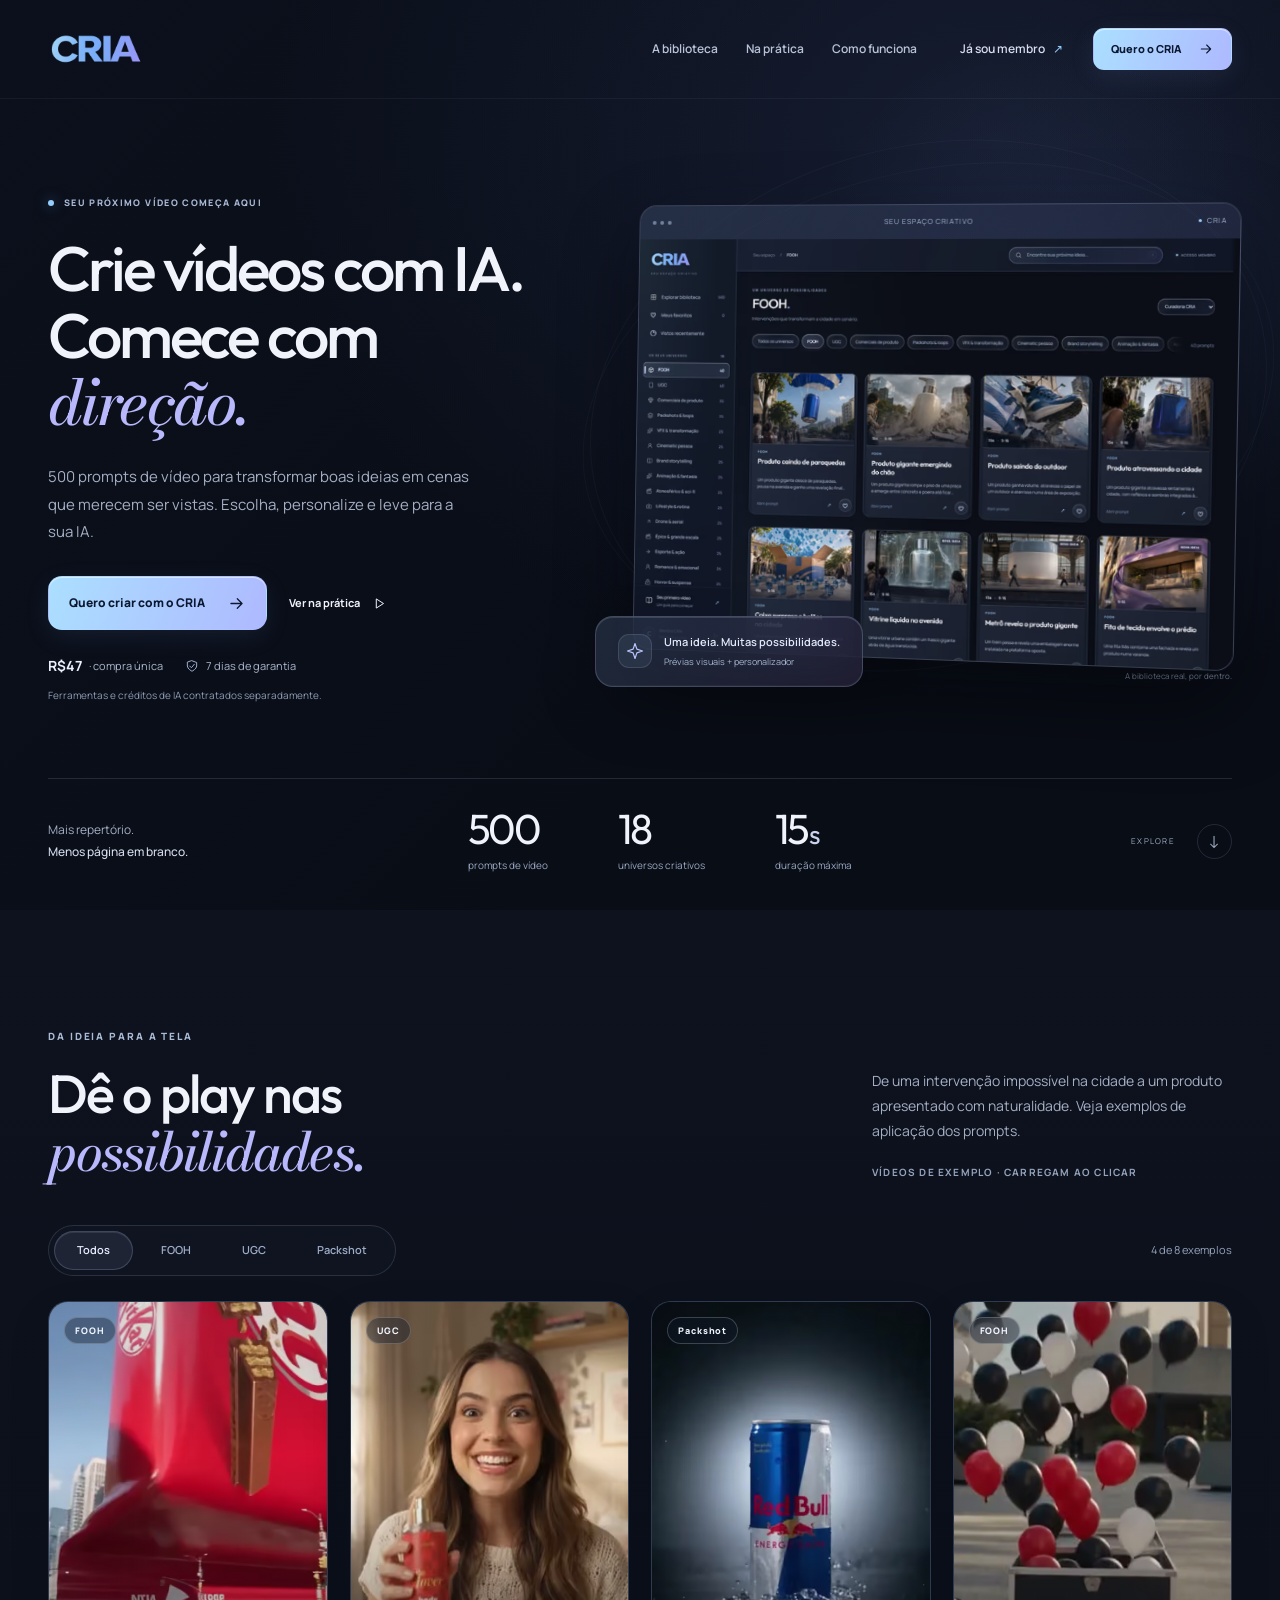
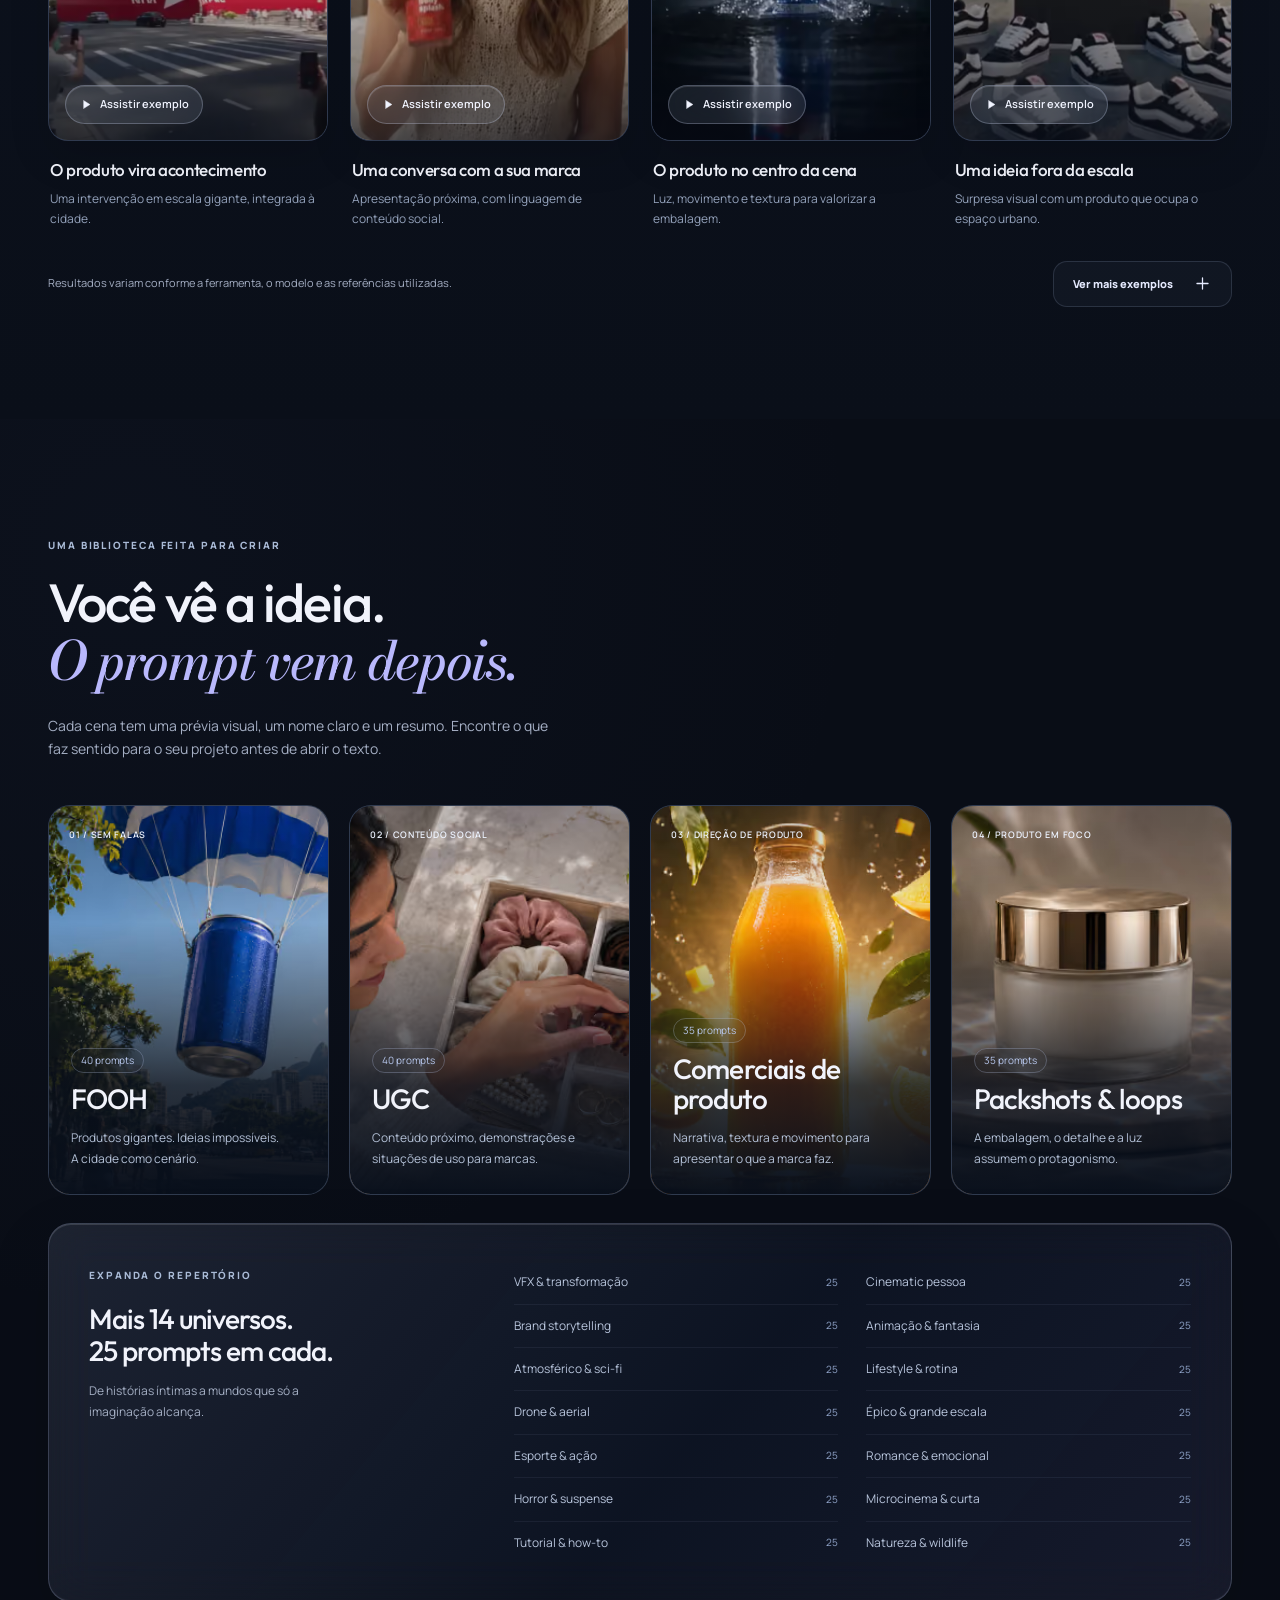
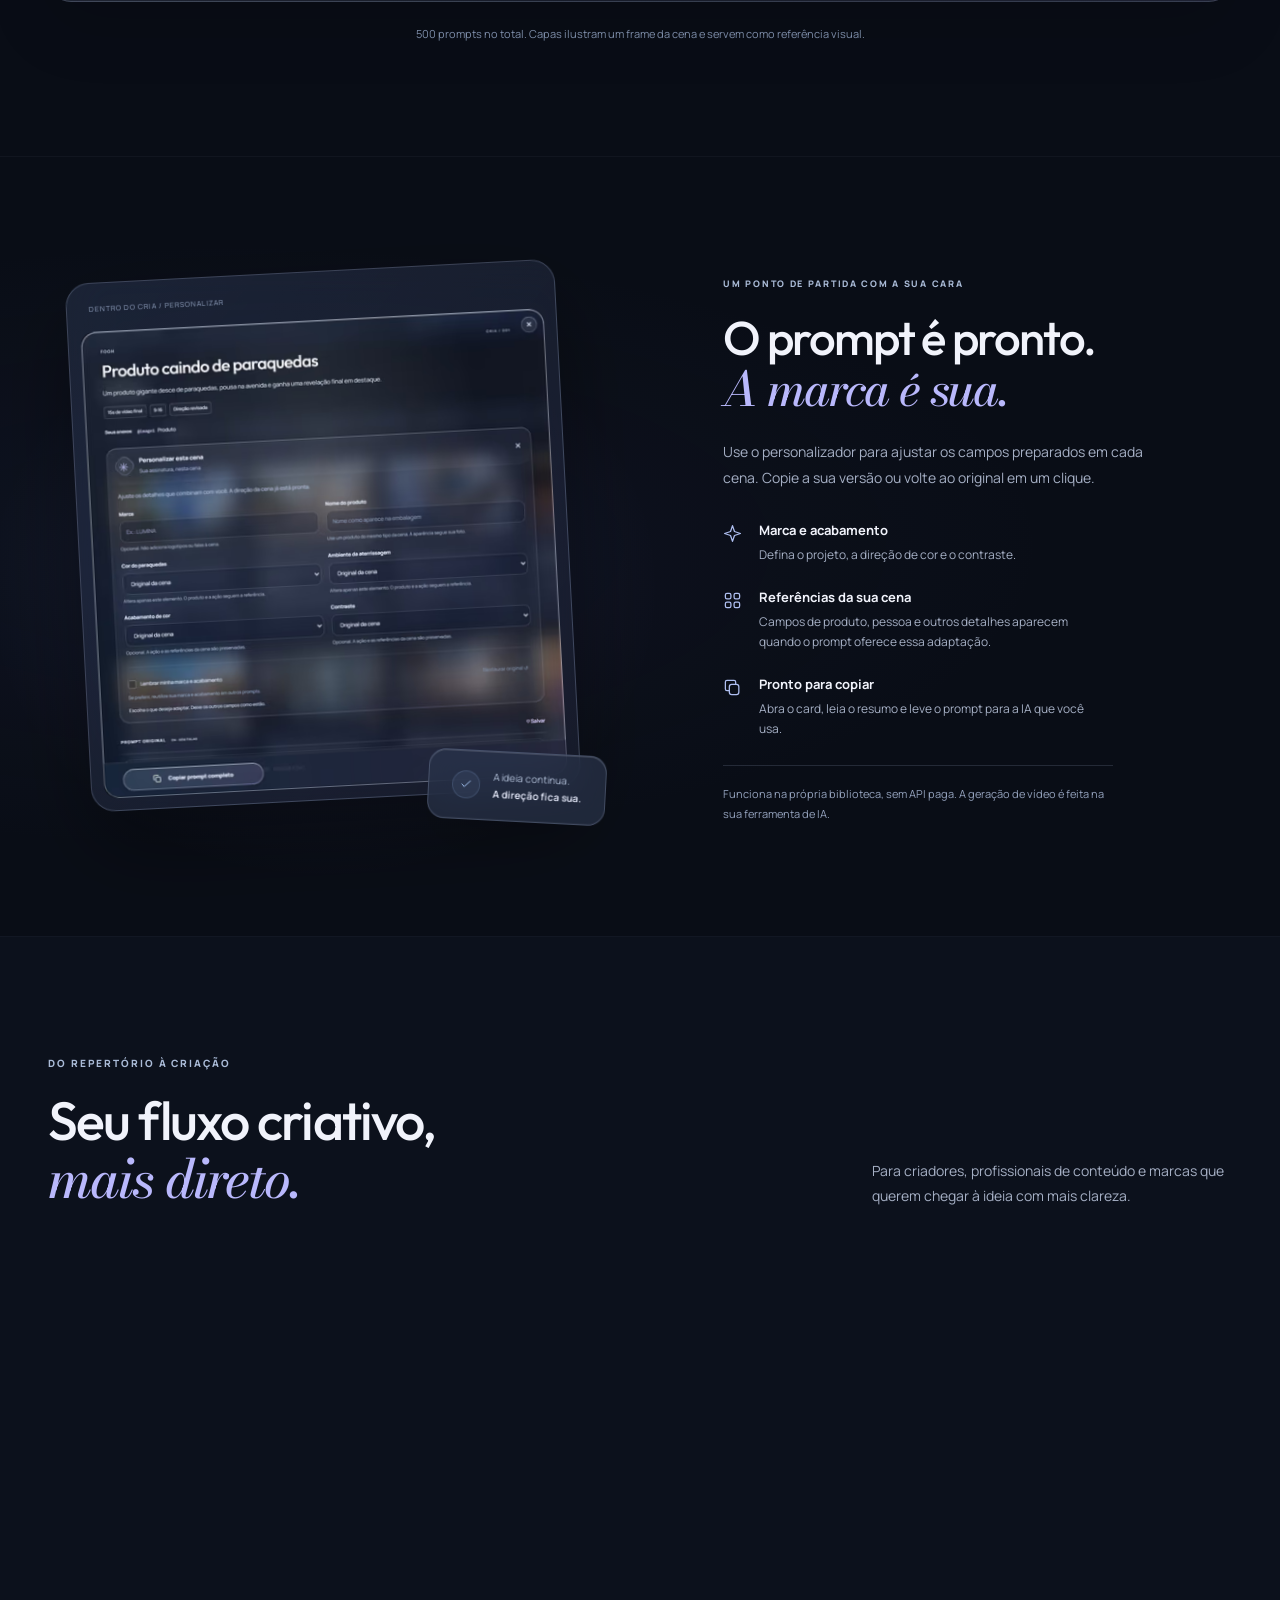
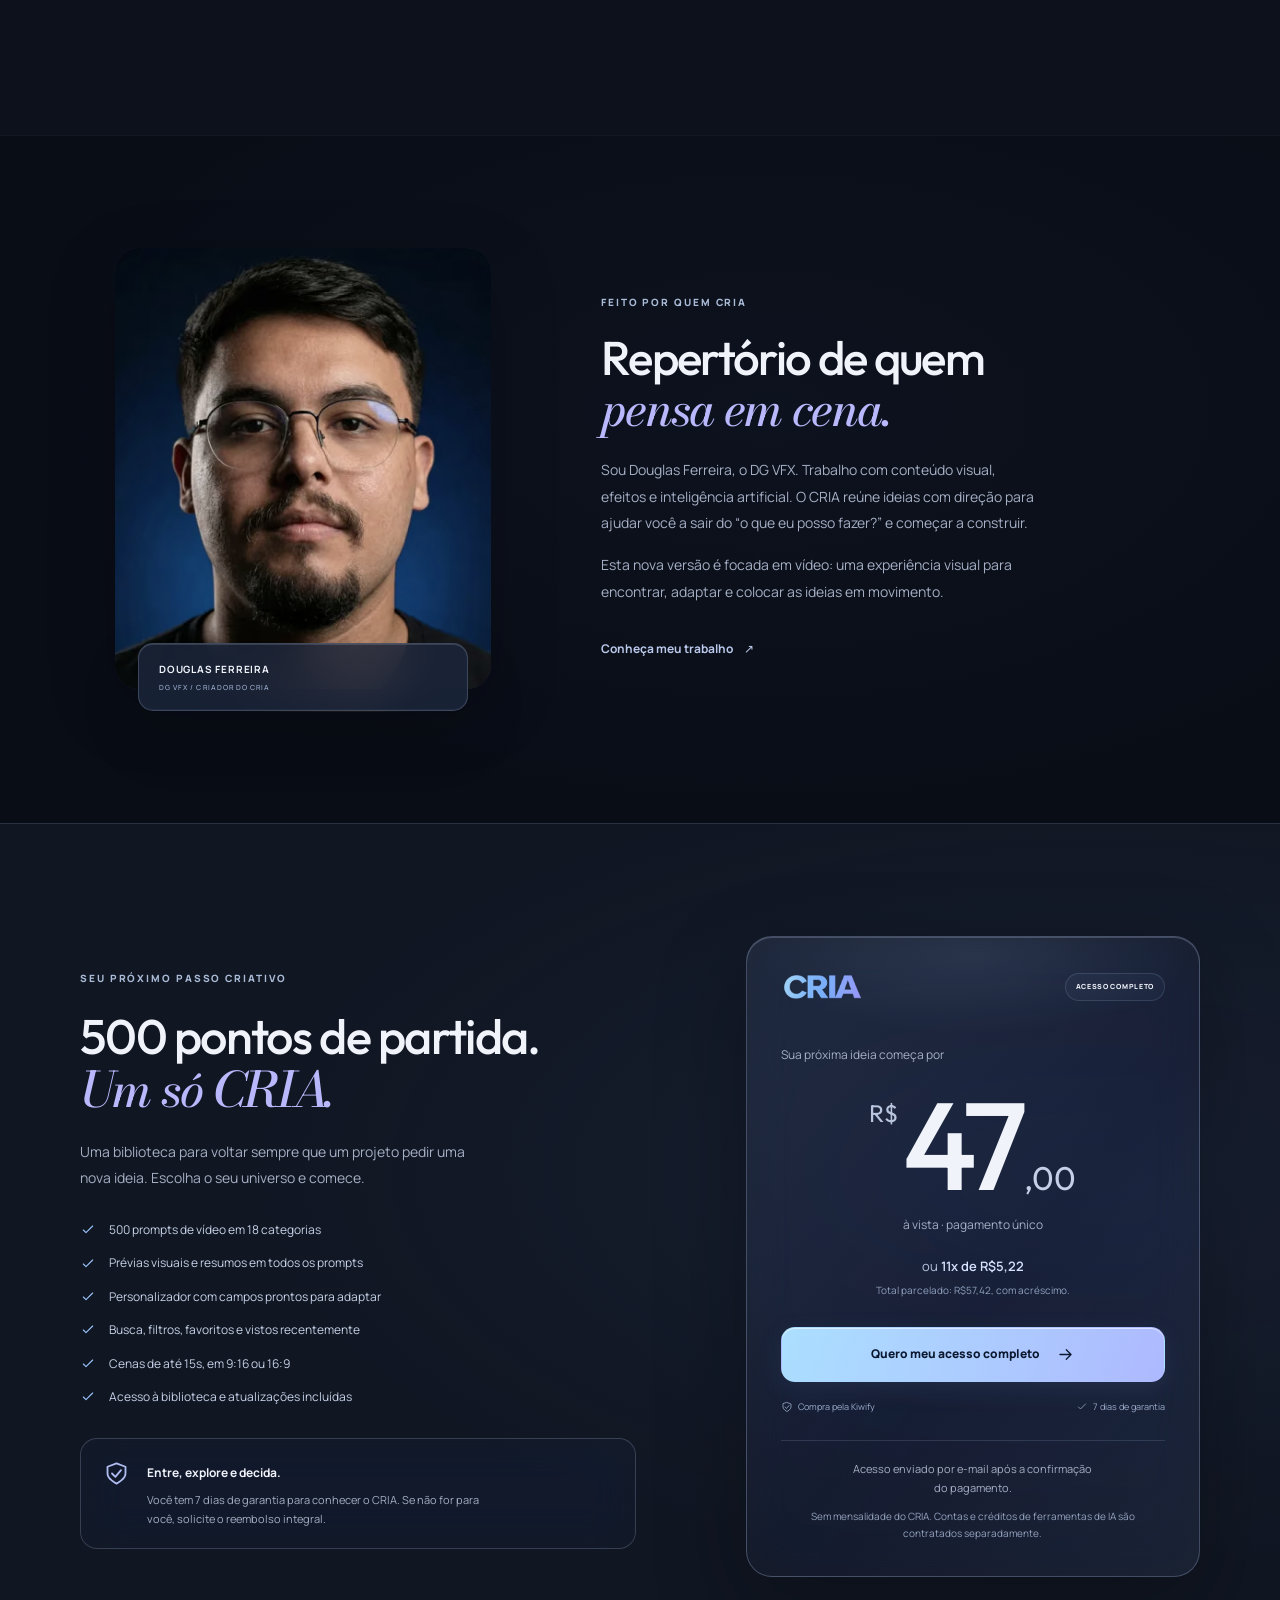
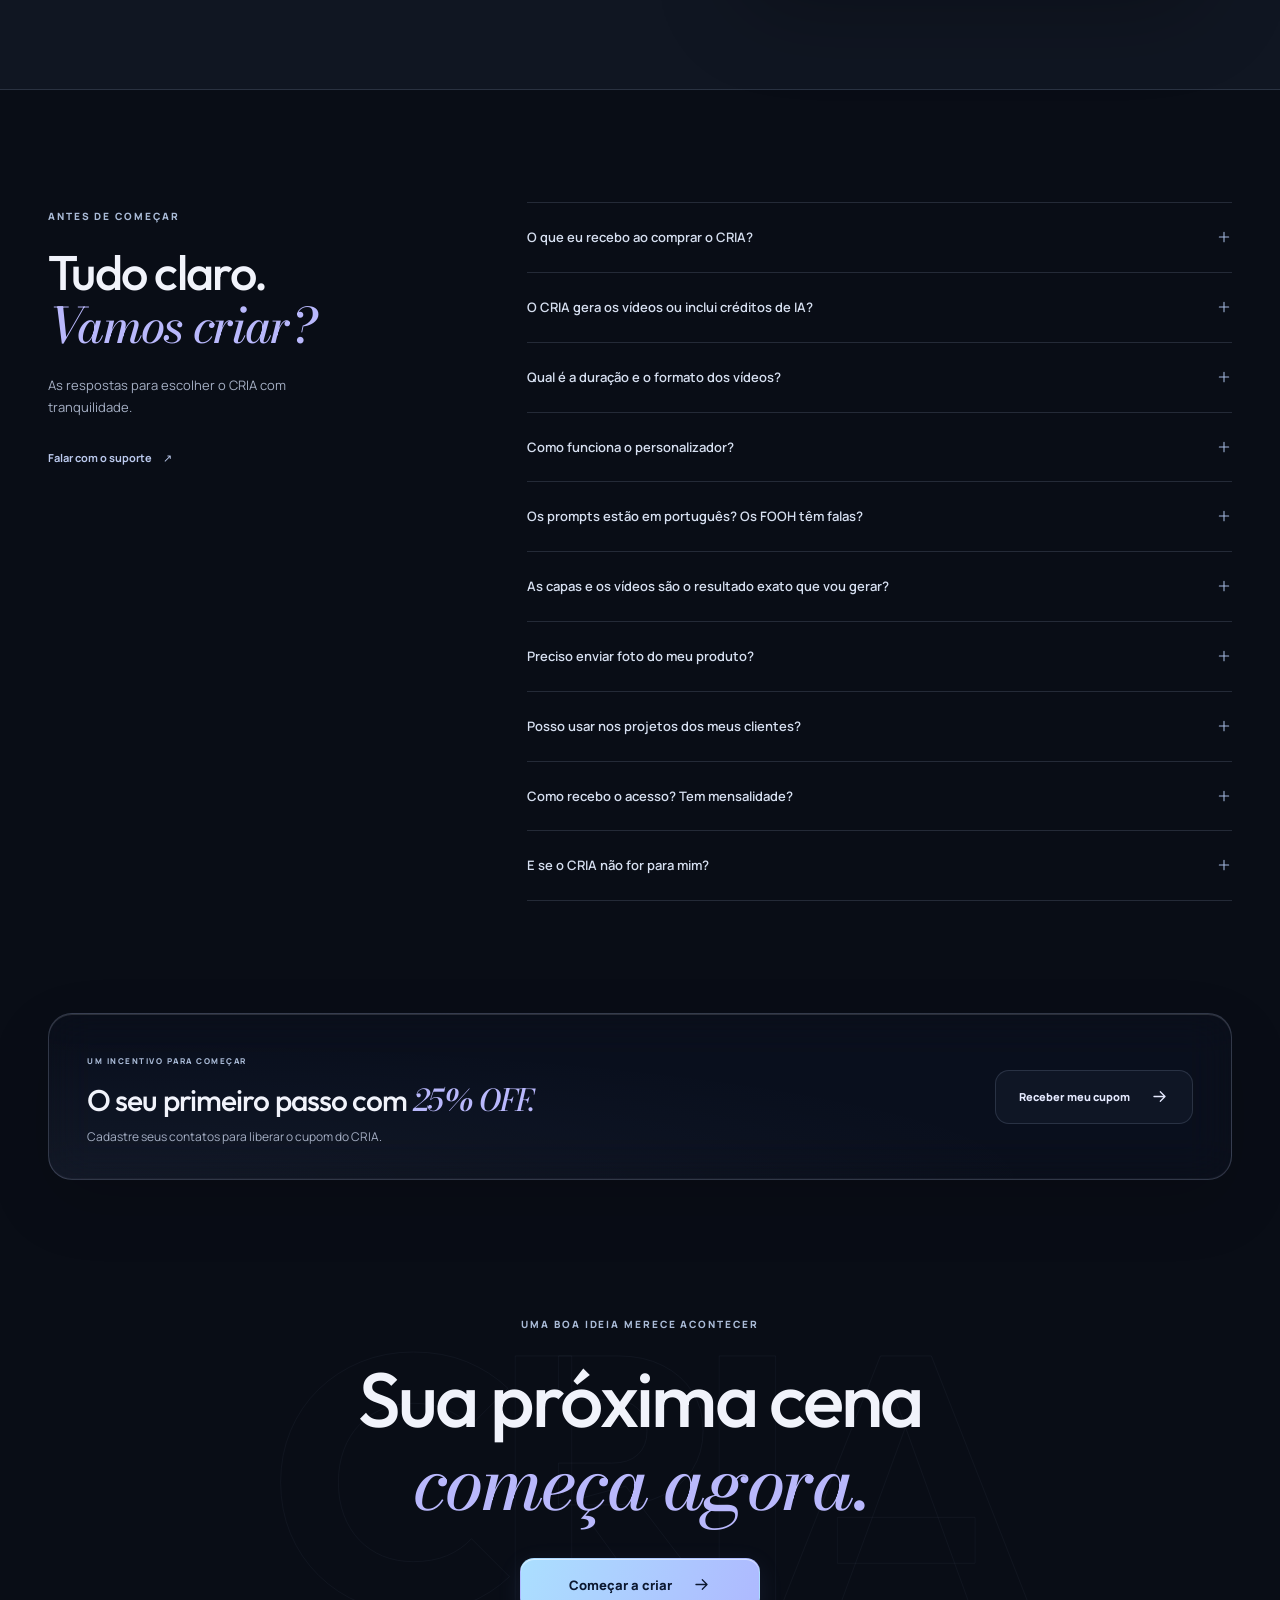
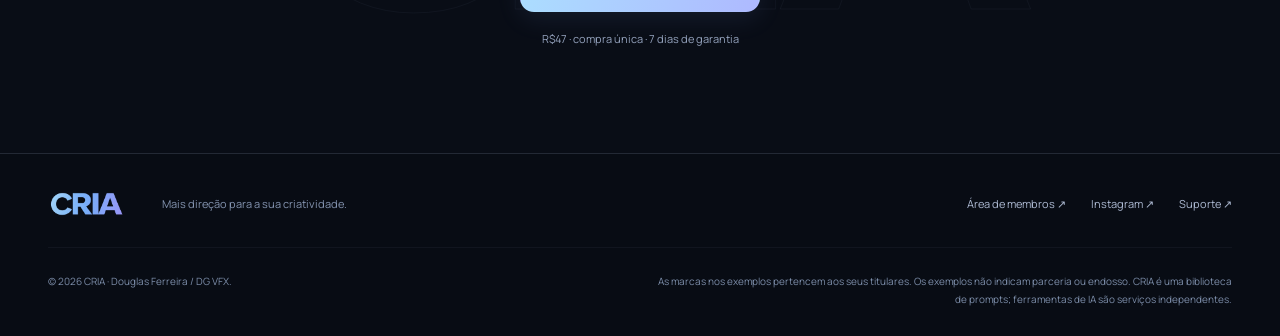
==== commit 2ebb1e2b: "feat: redesign CRIA sales page for the 500-video-prompt library Introduce a premium blue and lilac g" ====
--- a/index.html
+++ b/index.html
@@ -3,211 +3,162 @@
 <head>
   <meta charset="utf-8">
   <meta name="viewport" content="width=device-width, initial-scale=1">
-  <meta name="theme-color" content="#10131d">
-  <title>CRIA — 300 prompts para criar imagens e vídeos com IA</title>
-  <meta name="description" content="Crie sem escrever cada prompt do zero. CRIA: biblioteca com 300 prompts de imagem e vídeo, busca e guia de adaptação. R$47,00, compra única e garantia de 7 dias.">
-  <meta name="author" content="Douglas Ferreira — DG VFX">
-  <meta name="robots" content="index, follow">
+  <title>CRIA — 500 prompts de vídeo para IA | FOOH, UGC e produto</title>
+  <meta name="description" content="Crie com direção: 500 prompts de vídeo para IA, 18 categorias, prévias visuais e personalizador. FOOH, UGC, comerciais e packshots. Compra única de R$47.">
+  <meta name="robots" content="index, follow, max-image-preview:large">
+  <meta name="theme-color" content="#090d16">
   <link rel="canonical" href="https://www.cria.club/">
+  <link rel="icon" href="favicon.svg" type="image/svg+xml">
   <meta property="og:type" content="website">
+  <meta property="og:locale" content="pt_BR">
+  <meta property="og:site_name" content="CRIA">
+  <meta property="og:title" content="CRIA — 500 ideias. Uma nova direção para criar.">
+  <meta property="og:description" content="500 prompts de vídeo para IA. 18 categorias, prévias visuais e personalizador. Conheça o novo CRIA.">
   <meta property="og:url" content="https://www.cria.club/">
-  <meta property="og:title" content="CRIA — Crie sem escrever cada prompt do zero">
-  <meta property="og:description" content="300 prompts de imagem e vídeo refinados por DG. Busque, copie e adapte ao seu projeto. R$47,00, compra única e 7 dias de garantia. Ferramentas de IA separadas.">
-  <meta property="og:image" content="https://www.cria.club/media/logo-cria.png">
-  <meta property="og:image:width" content="2048">
-  <meta property="og:image:height" content="768">
-  <meta property="og:image:alt" content="Logo oficial CRIA, em azul e violeta">
-  <meta property="og:locale" content="pt_BR">
-  <meta property="og:site_name" content="CRIA by DG VFX">
+  <meta property="og:image" content="https://www.cria.club/media/cria500/social-cria-500.jpg">
+  <meta property="og:image:width" content="1200">
+  <meta property="og:image:height" content="630">
+  <meta property="og:image:alt" content="CRIA: biblioteca com 500 prompts de vídeo para IA em 18 categorias.">
   <meta name="twitter:card" content="summary_large_image">
-  <meta name="twitter:title" content="CRIA — Crie sem escrever cada prompt do zero">
-  <meta name="twitter:description" content="Bases de imagem e vídeo para seus projetos. Busca, categorias e guia de adaptação. R$47,00, compra única. Ferramentas de IA separadas.">
-  <meta name="twitter:image" content="https://www.cria.club/media/logo-cria.png">
-  <meta name="twitter:creator" content="@dg_vfx">
-  <link rel="icon" type="image/png" href="media/logo-cria.png">
-  <link rel="preconnect" href="https://fonts.googleapis.com">
-  <link rel="preconnect" href="https://fonts.gstatic.com" crossorigin>
-  <link href="https://fonts.googleapis.com/css2?family=Manrope:wght@400;450;500;550;600;650;700;750;800&display=swap" rel="stylesheet">
-  <link rel="stylesheet" href="styles.css?v=20261004.3">
-  <script src="scripts.js?v=20261004.4" defer></script>
-  <script type="application/ld+json">
-  {"@context":"https://schema.org","@type":"Product","name":"CRIA — 300 Prompts de IA","description":"Acesso à plataforma CRIA com 150 prompts de imagem, 150 prompts de vídeo, busca, 31 categorias e guia de adaptação com ChatGPT.","image":"https://www.cria.club/media/logo-cria.png","brand":{"@type":"Brand","name":"CRIA"},"offers":{"@type":"Offer","url":"https://pay.kiwify.com.br/7fTgGYD","priceCurrency":"BRL","price":"47.00","availability":"https://schema.org/InStock"}}
-  </script>
+  <meta name="twitter:title" content="CRIA — 500 prompts de vídeo para IA">
+  <meta name="twitter:description" content="Escolha uma ideia, personalize e crie. FOOH, UGC, comerciais e muito mais, com cenas de até 15 segundos.">
+  <meta name="twitter:image" content="https://www.cria.club/media/cria500/social-cria-500.jpg">
+  <meta name="twitter:image:alt" content="CRIA: biblioteca com 500 prompts de vídeo para IA em 18 categorias.">
+  <link rel="preload" href="media/fonts/outfit.6c18d579.woff2" as="font" type="font/woff2" crossorigin>
+  <link rel="stylesheet" href="styles.min.css?v=500.1">
+  <script type="application/ld+json">{"@context":"https://schema.org","@graph":[{"@type":"Organization","@id":"https://www.cria.club/#organization","name":"CRIA","url":"https://www.cria.club/","logo":{"@type":"ImageObject","url":"https://www.cria.club/media/cria500/logo-cria.webp"},"sameAs":["https://instagram.com/dg_vfx"]},{"@type":"WebSite","@id":"https://www.cria.club/#website","url":"https://www.cria.club/","name":"CRIA","inLanguage":"pt-BR","publisher":{"@id":"https://www.cria.club/#organization"}},{"@type":"WebPage","@id":"https://www.cria.club/#webpage","url":"https://www.cria.club/","name":"CRIA — 500 prompts de vídeo para IA","inLanguage":"pt-BR","isPartOf":{"@id":"https://www.cria.club/#website"},"about":{"@id":"https://www.cria.club/#product"},"description":"500 prompts de vídeo em 18 categorias, com prévias visuais, resumos e personalizador. FOOH, UGC, comerciais e packshots para criar com IA."},{"@type":"Product","@id":"https://www.cria.club/#product","name":"CRIA — 500 prompts de vídeo para IA","description":"Biblioteca digital com 500 prompts de vídeo em 18 categorias, cenas de até 15 segundos, prévias visuais, resumos e personalizador. Ferramentas e créditos de IA não incluídos.","image":["https://www.cria.club/media/cria500/social-cria-500.jpg"],"brand":{"@type":"Brand","name":"CRIA"},"category":"Biblioteca digital de prompts de vídeo para IA","offers":{"@type":"Offer","url":"https://pay.kiwify.com.br/7fTgGYD","priceCurrency":"BRL","price":"47.00","availability":"https://schema.org/InStock","seller":{"@id":"https://www.cria.club/#organization"}}}]}</script>
+  <script src="scripts.min.js?v=500.1" defer></script>
 </head>
 <body>
   <noscript><img src="https://www.facebook.com/tr?id=1509642039730970&amp;ev=PageView&amp;noscript=1" width="1" height="1" alt="" hidden></noscript>
   <a class="skip-link" href="#conteudo">Pular para o conteúdo</a>
-  <svg class="svg-sprite" xmlns="http://www.w3.org/2000/svg" aria-hidden="true"><defs>
+  <svg class="sprite" xmlns="http://www.w3.org/2000/svg" aria-hidden="true"><defs>
+    <symbol id="i-arrow" viewBox="0 0 24 24"><path d="M5 12h14m-6-6 6 6-6 6"/></symbol>
     <symbol id="i-play" viewBox="0 0 24 24"><path d="m9 5 11 7-11 7Z"/></symbol>
-    <symbol id="i-arrow" viewBox="0 0 24 24"><path d="M4 12h15m-6-6 6 6-6 6"/></symbol>
-    <symbol id="i-spark" viewBox="0 0 24 24"><path d="m12 2 2.6 7.4L22 12l-7.4 2.6L12 22l-2.6-7.4L2 12l7.4-2.6Z"/></symbol>
     <symbol id="i-check" viewBox="0 0 24 24"><path d="m5 12 4 4L19 6"/></symbol>
-    <symbol id="i-image" viewBox="0 0 24 24"><rect x="3" y="3" width="18" height="18" rx="4"/><circle cx="9" cy="8" r="1.5"/><path d="m3 17 5-5 4 4 4-7 5 8"/></symbol>
-    <symbol id="i-video" viewBox="0 0 24 24"><rect x="3" y="3" width="18" height="18" rx="4"/><path d="m10 8 6 4-6 4Z"/></symbol>
-    <symbol id="i-copy" viewBox="0 0 24 24"><rect x="8" y="8" width="12" height="13" rx="2"/><path d="M15 8V5a2 2 0 0 0-2-2H5a2 2 0 0 0-2 2v8a2 2 0 0 0 2 2h3"/></symbol>
+    <symbol id="i-plus" viewBox="0 0 24 24"><path d="M12 5v14M5 12h14"/></symbol>
+    <symbol id="i-spark" viewBox="0 0 24 24"><path d="m12 2 2.5 7.5L22 12l-7.5 2.5L12 22l-2.5-7.5L2 12l7.5-2.5Z"/></symbol>
+    <symbol id="i-close" viewBox="0 0 24 24"><path d="m6 6 12 12M6 18 18 6"/></symbol>
+    <symbol id="i-shield" viewBox="0 0 24 24"><path d="m12 3 8 3v6c0 5-8 9-8 9s-8-4-8-9V6Z"/><path d="m8 12 3 3 5-6"/></symbol>
+    <symbol id="i-copy" viewBox="0 0 24 24"><rect x="8" y="8" width="12" height="13" rx="3"/><path d="M16 8V5a2 2 0 0 0-2-2H5a2 2 0 0 0-2 2v9a2 2 0 0 0 2 2h3"/></symbol>
     <symbol id="i-grid" viewBox="0 0 24 24"><rect x="3" y="3" width="7" height="7" rx="2"/><rect x="14" y="3" width="7" height="7" rx="2"/><rect x="3" y="14" width="7" height="7" rx="2"/><rect x="14" y="14" width="7" height="7" rx="2"/></symbol>
-    <symbol id="i-lock" viewBox="0 0 24 24"><rect x="5" y="10" width="14" height="11" rx="3"/><path d="M8 10V7a4 4 0 0 1 8 0v3m-4 5v2"/></symbol>
-    <symbol id="i-shield" viewBox="0 0 24 24"><path d="m12 2 8 3v6c0 6-8 11-8 11S4 17 4 11V5Z"/><path d="m8 11 3 3 5-5"/></symbol>
-    <symbol id="i-chat" viewBox="0 0 24 24"><path d="M21 11.5a9 9 0 0 1-13 8L3 21l1.5-5A9 9 0 1 1 21 11.5Z"/><path d="M8 10h8m-8 4h5"/></symbol>
-    <symbol id="i-up" viewBox="0 0 24 24"><path d="M6 18 18 6M6 6h12v12"/></symbol>
   </defs></svg>
 
-
-  <header class="site-header">
-    <div class="container header-inner">
-      <a class="brand" href="#hero" aria-label="CRIA — início"><img class="brand-logo" src="media/logo-cria.png" alt="CRIA" width="2048" height="768" decoding="async"></a>
-      <button class="menu-toggle" id="menu-toggle" type="button" aria-label="Abrir menu" aria-expanded="false" aria-controls="site-nav" hidden><span></span><span></span></button>
-      <nav id="site-nav" class="site-nav" aria-label="Navegação principal">
-        <a href="#como-funciona">Como usar</a><a href="#resultados">Exemplos</a><a href="#o-pack">O que você recebe</a><a href="#duvidas">Dúvidas</a>
-        <a class="button checkout-button button-small" href="https://pay.kiwify.com.br/7fTgGYD" data-cta-position="header">Começar por R$47,00 <svg class="icon" aria-hidden="true" focusable="false"><use href="#i-arrow"/></svg></a>
-      </nav>
-    </div>
-  </header>
+  <header class="site-header"><div class="header-inner container">
+    <a class="logo" href="#inicio" aria-label="CRIA, início"><img src="media/cria500/logo-cria.webp" width="112" height="42" alt="CRIA"></a>
+    <button class="menu-toggle" type="button" aria-controls="site-nav" aria-expanded="false" aria-label="Abrir menu"><span></span><span></span></button>
+    <nav class="site-nav" id="site-nav" aria-label="Navegação principal"><a href="#biblioteca">A biblioteca</a><a href="#resultados">Na prática</a><a href="#como-funciona">Como funciona</a><a class="member-link" href="https://cria-prompts.vercel.app/">Já sou membro <span aria-hidden="true">↗</span></a></nav>
+    <a class="button primary header-cta checkout-button" data-cta-position="header" href="https://pay.kiwify.com.br/7fTgGYD">Quero o CRIA<svg class="icon" aria-hidden="true"><use href="#i-arrow"></use></svg></a>
+  </div></header>
 
   <main id="conteudo">
-    <section class="hero" id="hero" aria-labelledby="hero-title">
+    <section class="hero" id="inicio" aria-labelledby="hero-title">
+      <div class="hero-glow" aria-hidden="true"></div>
       <div class="container hero-grid">
         <div class="hero-copy">
-          <p class="eyebrow"><span class="status-dot"></span> BIBLIOTECA DE PROMPTS DE VÍDEO E IMAGEM</p>
-          <h1 id="hero-title">Crie com IA.<br><span>Sem escrever cada<br>prompt do zero.</span></h1>
-          <p class="hero-description">Encontre uma base, adapte ao seu produto ou pessoa e use na IA indicada. O CRIA reúne <strong>300 prompts desenvolvidos e refinados por DG</strong> para seus projetos visuais.</p>
-          <p class="hero-audience">Para criadores, social media, designers e marcas.</p>
-          <div class="hero-price"><strong>R$47,00</strong><span>Compra única.<br>Sem mensalidade do CRIA.</span></div>
-          <div class="hero-actions"><a class="button checkout-button " href="https://pay.kiwify.com.br/7fTgGYD" data-cta-position="hero">Começar com prompts prontos <svg class="icon" aria-hidden="true" focusable="false"><use href="#i-arrow"/></svg></a><a class="text-link" href="#resultados">Ver vídeos do CRIA <svg class="icon" aria-hidden="true" focusable="false"><use href="#i-arrow"/></svg></a></div>
-          <p class="hero-trust"><svg class="icon" aria-hidden="true" focusable="false"><use href="#i-shield"/></svg> 7 dias de garantia <span>•</span> Pix ou cartão pela Kiwify</p>
-          <p class="tool-disclosure">O CRIA fornece os prompts. A geração acontece em ferramentas de IA, com contas e créditos separados.</p>
+          <span class="eyebrow hero-enter"><span class="status-dot"></span> SEU PRÓXIMO VÍDEO COMEÇA AQUI</span>
+          <h1 id="hero-title" class="hero-enter">Crie vídeos com IA.<br>Comece com <em>direção.</em></h1>
+          <p class="hero-description hero-enter">500 prompts de vídeo para transformar boas ideias em cenas que merecem ser vistas. Escolha, personalize e leve para a sua IA.</p>
+          <div class="hero-actions hero-enter"><a class="button primary checkout-button" data-cta-position="hero" href="https://pay.kiwify.com.br/7fTgGYD">Quero criar com o CRIA<svg class="icon" aria-hidden="true"><use href="#i-arrow"></use></svg></a><a class="text-link" href="#resultados">Ver na prática <svg class="icon" aria-hidden="true"><use href="#i-play"></use></svg></a></div>
+          <div class="hero-terms hero-enter"><span><strong>R$47</strong> · compra única</span><span><svg class="icon" aria-hidden="true"><use href="#i-shield"></use></svg> 7 dias de garantia</span></div>
+          <p class="micro hero-enter">Ferramentas e créditos de IA contratados separadamente.</p>
         </div>
-        <div class="result-wall" aria-label="Vídeos gerados com os prompts do CRIA">
-          <div class="wall-heading"><span>VÍDEOS CRIADOS COM OS PROMPTS</span><span class="wall-dot">150 prompts de vídeo</span></div>
-          <div class="wall-grid">
-            <div class="wall-motion wall-motion-main"><video id="cria-video-1" controls muted loop playsinline preload="none" poster="media/posters/fooh_kitkat-impact.webp" aria-label="Vídeo FOOH em destaque: KitKat em uma cena urbana com efeitos visuais" width="540" height="960"><source src="media/video/fooh_kitkat.mp4" type="video/mp4"><a href="media/video/fooh_kitkat.mp4">Assistir ao vídeo FOOH</a></video><button class="video-play" type="button" data-video-play="cria-video-1" aria-controls="cria-video-1" aria-label="Reproduzir: Vídeo FOOH em destaque: KitKat em uma cena urbana com efeitos visuais" hidden><svg class="icon" aria-hidden="true" focusable="false"><use href="#i-play"/></svg></button><span class="wall-motion-caption">FOOH / efeitos visuais</span></div>
-            <div class="wall-motion"><video id="cria-video-2" controls muted loop playsinline preload="none" poster="media/posters/animacao_gato_robo-impact.webp" aria-label="Vídeo de animação com gato e robô" width="540" height="960"><source src="media/video/animacao_gato_robo.mp4" type="video/mp4"><a href="media/video/animacao_gato_robo.mp4">Assistir ao vídeo</a></video><button class="video-play" type="button" data-video-play="cria-video-2" aria-controls="cria-video-2" aria-label="Reproduzir: Vídeo de animação com gato e robô" hidden><svg class="icon" aria-hidden="true" focusable="false"><use href="#i-play"/></svg></button><span class="wall-motion-caption">Animação</span></div>
-            <div class="wall-motion"><video id="cria-video-3" controls muted loop playsinline preload="none" poster="media/posters/ugc_body_splash-impact.webp" aria-label="Vídeo UGC de apresentação de body splash" width="540" height="960"><source src="media/video/ugc_body_splash.mp4" type="video/mp4"><a href="media/video/ugc_body_splash.mp4">Assistir ao vídeo</a></video><button class="video-play" type="button" data-video-play="cria-video-3" aria-controls="cria-video-3" aria-label="Reproduzir: Vídeo UGC de apresentação de body splash" hidden><svg class="icon" aria-hidden="true" focusable="false"><use href="#i-play"/></svg></button><span class="wall-motion-caption">Conteúdo UGC</span></div>
-          </div>
-          <p class="wall-caption">Assista ao destaque e explore os vídeos abaixo. Resultados variam por ferramenta, referência e ajustes.</p>
+        <div class="hero-stage hero-enter" aria-label="Prévia da área de membros CRIA">
+          <div class="stage-orbit" aria-hidden="true"></div>
+          <div class="library-window glass"><div class="window-bar"><span class="window-dots" aria-hidden="true"><i></i><i></i><i></i></span><span>SEU ESPAÇO CRIATIVO</span><span class="window-live"><i></i> CRIA</span></div><picture class=""><source type="image/avif" srcset="media/cria500/library.e1470b91.768.avif 768w, media/cria500/library.e1470b91.1280.avif 1280w" sizes="(min-width: 1100px) 720px, (min-width: 700px) 80vw, 94vw"><source type="image/webp" srcset="media/cria500/library.e1470b91.768.webp 768w, media/cria500/library.e1470b91.1280.webp 1280w" sizes="(min-width: 1100px) 720px, (min-width: 700px) 80vw, 94vw"><img src="media/cria500/library.e1470b91.1280.webp" alt="Área de membros real do CRIA com busca, categorias e cards de referência dos prompts FOOH." width="1440" height="1000" loading="eager" decoding="async" fetchpriority="high"></picture></div>
+          <div class="floating-note glass"><span class="note-icon"><svg class="icon" aria-hidden="true"><use href="#i-spark"></use></svg></span><div>Uma ideia. Muitas possibilidades.<small>Prévias visuais + personalizador</small></div></div>
+          <span class="stage-caption">A biblioteca real, por dentro.</span>
         </div>
       </div>
-      <div class="container hero-benefits"><span><svg class="icon" aria-hidden="true" focusable="false"><use href="#i-grid"/></svg> Busca e 31 categorias</span><span><svg class="icon" aria-hidden="true" focusable="false"><use href="#i-copy"/></svg> Prompts para copiar e adaptar</span><span><svg class="icon" aria-hidden="true" focusable="false"><use href="#i-image"/></svg> Guia de adaptação incluído</span></div>
+      <div class="container hero-bottom"><p>Mais repertório.<br><strong>Menos página em branco.</strong></p><dl class="hero-stats"><div><dt>500</dt><dd>prompts de vídeo</dd></div><div><dt>18</dt><dd>universos criativos</dd></div><div><dt>15<span>s</span></dt><dd>duração máxima</dd></div></dl><a class="scroll-cue" href="#resultados" aria-label="Explorar os exemplos">EXPLORE <span aria-hidden="true">↓</span></a></div>
     </section>
 
-    <section class="section workflow-section" id="como-funciona" aria-labelledby="workflow-title">
-      <div class="container">
-        <div class="section-heading"><div><p class="eyebrow">COMO VOCÊ USA</p><h2 id="workflow-title">Uma base pronta.<br><span class="muted">O seu contexto.</span></h2></div><p>Você escolhe a direção no CRIA e faz a geração na ferramenta de IA indicada.</p></div>
-        <div class="steps">
-          <article class="step"><div class="step-top"><span>01 / ENCONTRE</span><svg class="icon" aria-hidden="true" focusable="false"><use href="#i-grid"/></svg></div><h3>Busque uma direção.</h3><p>Explore as 31 categorias ou use a busca para encontrar uma base relacionada à sua criação.</p><div class="step-detail"><span>Produto</span><span>Retrato</span><span>Vídeo</span></div></article>
-          <article class="step"><div class="step-top"><span>02 / ADAPTE</span><svg class="icon" aria-hidden="true" focusable="false"><use href="#i-copy"/></svg></div><h3>Coloque a sua ideia no prompt.</h3><p>Copie o texto e ajuste produto, pessoa ou contexto. O guia com 6 comandos para ChatGPT ajuda nessa adaptação.</p><div class="step-detail"><span>Base do CRIA → seu contexto</span></div></article>
-          <article class="step"><div class="step-top"><span>03 / GERE</span><svg class="icon" aria-hidden="true" focusable="false"><use href="#i-spark"/></svg></div><h3>Use na IA indicada.</h3><p>Cole a instrução, adicione as referências necessárias e gere. Confira o resultado e ajuste o que seu projeto pedir.</p><div class="step-detail"><span>Referência + prompt + ajustes</span></div></article>
-        </div>
-        <div class="tools-note"><p><strong>Ferramentas indicadas na biblioteca</strong></p><div class="tool-names"><span>GPT Image</span><span>Seedance</span><span>Kling</span><span>Google Flow</span></div><p>Os recursos e custos dependem da ferramenta escolhida. Contas, planos e créditos são separados.</p></div>
-      </div>
-    </section>
+    <section class="examples-section section" id="resultados" aria-labelledby="examples-title"><div class="container">
+      <div class="section-heading reveal"><div><span class="eyebrow">DA IDEIA PARA A TELA</span><h2 id="examples-title">Dê o play nas<br><em>possibilidades.</em></h2></div><div class="section-intro"><p>De uma intervenção impossível na cidade a um produto apresentado com naturalidade. Veja exemplos de aplicação dos prompts.</p><span class="quiet-label">VÍDEOS DE EXEMPLO · CARREGAM AO CLICAR</span></div></div>
+      <div class="gallery-toolbar"><div class="gallery-filters" hidden aria-label="Filtrar exemplos"><button type="button" class="is-active" data-filter="all" aria-pressed="true">Todos</button><button type="button" data-filter="fooh" aria-pressed="false">FOOH</button><button type="button" data-filter="ugc" aria-pressed="false">UGC</button><button type="button" data-filter="packshot" aria-pressed="false">Packshot</button></div><span class="gallery-counter" aria-live="polite">8 exemplos</span></div>
+      <div class="video-grid"><article class="video-card reveal" data-category="fooh" style="--order:0">
+      <a class="video-open" href="media/cria500/fooh_kitkat.v500.mp4" data-video="media/cria500/fooh_kitkat.v500.mp4" data-title="O produto vira acontecimento" aria-label="FOOH Assistir exemplo: O produto vira acontecimento">
+        <picture><source type="image/avif" srcset="media/cria500/fooh_kitkat.v500.320.avif 320w, media/cria500/fooh_kitkat.v500.540.avif 540w" sizes="(max-width: 650px) 46vw, 23vw"><source type="image/webp" srcset="media/cria500/fooh_kitkat.v500.320.webp 320w, media/cria500/fooh_kitkat.v500.webp 540w" sizes="(max-width: 650px) 46vw, 23vw"><img src="media/cria500/fooh_kitkat.v500.webp" alt="Frame do exemplo de vídeo: o produto vira acontecimento" width="540" height="852" loading="lazy" decoding="async"></picture>
+        <span class="video-label">FOOH</span><span class="video-watch"><svg class="icon" aria-hidden="true"><use href="#i-play"></use></svg> Assistir exemplo</span>
+      </a><div class="video-caption"><h3>O produto vira acontecimento</h3><p>Uma intervenção em escala gigante, integrada à cidade.</p></div>
+    </article><article class="video-card reveal" data-category="ugc" style="--order:1">
+      <a class="video-open" href="media/cria500/ugc_body_splash.v500.mp4" data-video="media/cria500/ugc_body_splash.v500.mp4" data-title="Uma conversa com a sua marca" aria-label="UGC Assistir exemplo: Uma conversa com a sua marca">
+        <picture><source type="image/avif" srcset="media/cria500/ugc_body_splash.v500.320.avif 320w, media/cria500/ugc_body_splash.v500.540.avif 540w" sizes="(max-width: 650px) 46vw, 23vw"><source type="image/webp" srcset="media/cria500/ugc_body_splash.v500.320.webp 320w, media/cria500/ugc_body_splash.v500.webp 540w" sizes="(max-width: 650px) 46vw, 23vw"><img src="media/cria500/ugc_body_splash.v500.webp" alt="Frame do exemplo de vídeo: uma conversa com a sua marca" width="540" height="852" loading="lazy" decoding="async"></picture>
+        <span class="video-label">UGC</span><span class="video-watch"><svg class="icon" aria-hidden="true"><use href="#i-play"></use></svg> Assistir exemplo</span>
+      </a><div class="video-caption"><h3>Uma conversa com a sua marca</h3><p>Apresentação próxima, com linguagem de conteúdo social.</p></div>
+    </article><article class="video-card reveal" data-category="packshot" style="--order:2">
+      <a class="video-open" href="media/cria500/packshot_redbull.v500.mp4" data-video="media/cria500/packshot_redbull.v500.mp4" data-title="O produto no centro da cena" aria-label="Packshot Assistir exemplo: O produto no centro da cena">
+        <picture><source type="image/avif" srcset="media/cria500/packshot_redbull.v500.320.avif 320w, media/cria500/packshot_redbull.v500.540.avif 540w" sizes="(max-width: 650px) 46vw, 23vw"><source type="image/webp" srcset="media/cria500/packshot_redbull.v500.320.webp 320w, media/cria500/packshot_redbull.v500.webp 540w" sizes="(max-width: 650px) 46vw, 23vw"><img src="media/cria500/packshot_redbull.v500.webp" alt="Frame do exemplo de vídeo: o produto no centro da cena" width="540" height="852" loading="lazy" decoding="async"></picture>
+        <span class="video-label">Packshot</span><span class="video-watch"><svg class="icon" aria-hidden="true"><use href="#i-play"></use></svg> Assistir exemplo</span>
+      </a><div class="video-caption"><h3>O produto no centro da cena</h3><p>Luz, movimento e textura para valorizar a embalagem.</p></div>
+    </article><article class="video-card reveal" data-category="fooh" style="--order:3">
+      <a class="video-open" href="media/cria500/fooh_vans.v500.mp4" data-video="media/cria500/fooh_vans.v500.mp4" data-title="Uma ideia fora da escala" aria-label="FOOH Assistir exemplo: Uma ideia fora da escala">
+        <picture><source type="image/avif" srcset="media/cria500/fooh_vans.v500.320.avif 320w, media/cria500/fooh_vans.v500.540.avif 540w" sizes="(max-width: 650px) 46vw, 23vw"><source type="image/webp" srcset="media/cria500/fooh_vans.v500.320.webp 320w, media/cria500/fooh_vans.v500.webp 540w" sizes="(max-width: 650px) 46vw, 23vw"><img src="media/cria500/fooh_vans.v500.webp" alt="Frame do exemplo de vídeo: uma ideia fora da escala" width="540" height="852" loading="lazy" decoding="async"></picture>
+        <span class="video-label">FOOH</span><span class="video-watch"><svg class="icon" aria-hidden="true"><use href="#i-play"></use></svg> Assistir exemplo</span>
+      </a><div class="video-caption"><h3>Uma ideia fora da escala</h3><p>Surpresa visual com um produto que ocupa o espaço urbano.</p></div>
+    </article><article class="video-card reveal" data-category="fooh" style="--order:0">
+      <a class="video-open" href="media/cria500/fooh_whey.v500.mp4" data-video="media/cria500/fooh_whey.v500.mp4" data-title="Impacto de outro tamanho" aria-label="FOOH Assistir exemplo: Impacto de outro tamanho">
+        <picture><source type="image/avif" srcset="media/cria500/fooh_whey.v500.320.avif 320w, media/cria500/fooh_whey.v500.540.avif 540w" sizes="(max-width: 650px) 46vw, 23vw"><source type="image/webp" srcset="media/cria500/fooh_whey.v500.320.webp 320w, media/cria500/fooh_whey.v500.webp 540w" sizes="(max-width: 650px) 46vw, 23vw"><img src="media/cria500/fooh_whey.v500.webp" alt="Frame do exemplo de vídeo: impacto de outro tamanho" width="540" height="852" loading="lazy" decoding="async"></picture>
+        <span class="video-label">FOOH</span><span class="video-watch"><svg class="icon" aria-hidden="true"><use href="#i-play"></use></svg> Assistir exemplo</span>
+      </a><div class="video-caption"><h3>Impacto de outro tamanho</h3><p>O impossível encontra uma cena do cotidiano.</p></div>
+    </article><article class="video-card reveal" data-category="ugc" style="--order:1">
+      <a class="video-open" href="media/cria500/ugc_skincare.v500.mp4" data-video="media/cria500/ugc_skincare.v500.mp4" data-title="Rotina com presença de produto" aria-label="UGC Assistir exemplo: Rotina com presença de produto">
+        <picture><source type="image/avif" srcset="media/cria500/ugc_skincare.v500.320.avif 320w, media/cria500/ugc_skincare.v500.540.avif 540w" sizes="(max-width: 650px) 46vw, 23vw"><source type="image/webp" srcset="media/cria500/ugc_skincare.v500.320.webp 320w, media/cria500/ugc_skincare.v500.webp 540w" sizes="(max-width: 650px) 46vw, 23vw"><img src="media/cria500/ugc_skincare.v500.webp" alt="Frame do exemplo de vídeo: rotina com presença de produto" width="540" height="852" loading="lazy" decoding="async"></picture>
+        <span class="video-label">UGC</span><span class="video-watch"><svg class="icon" aria-hidden="true"><use href="#i-play"></use></svg> Assistir exemplo</span>
+      </a><div class="video-caption"><h3>Rotina com presença de produto</h3><p>Um contexto de uso simples para uma comunicação natural.</p></div>
+    </article><article class="video-card reveal" data-category="ugc" style="--order:2">
+      <a class="video-open" href="media/cria500/ugc_unboxing.v500.mp4" data-video="media/cria500/ugc_unboxing.v500.mp4" data-title="A experiência começa na caixa" aria-label="UGC Assistir exemplo: A experiência começa na caixa">
+        <picture><source type="image/avif" srcset="media/cria500/ugc_unboxing.v500.320.avif 320w, media/cria500/ugc_unboxing.v500.540.avif 540w" sizes="(max-width: 650px) 46vw, 23vw"><source type="image/webp" srcset="media/cria500/ugc_unboxing.v500.320.webp 320w, media/cria500/ugc_unboxing.v500.webp 540w" sizes="(max-width: 650px) 46vw, 23vw"><img src="media/cria500/ugc_unboxing.v500.webp" alt="Frame do exemplo de vídeo: a experiência começa na caixa" width="540" height="852" loading="lazy" decoding="async"></picture>
+        <span class="video-label">UGC</span><span class="video-watch"><svg class="icon" aria-hidden="true"><use href="#i-play"></use></svg> Assistir exemplo</span>
+      </a><div class="video-caption"><h3>A experiência começa na caixa</h3><p>Um unboxing que apresenta o produto em poucos segundos.</p></div>
+    </article><article class="video-card reveal" data-category="fooh" style="--order:3">
+      <a class="video-open" href="media/cria500/fooh_ballantines.v500.mp4" data-video="media/cria500/fooh_ballantines.v500.mp4" data-title="Uma intervenção que chama atenção" aria-label="FOOH Assistir exemplo: Uma intervenção que chama atenção">
+        <picture><source type="image/avif" srcset="media/cria500/fooh_ballantines.v500.320.avif 320w, media/cria500/fooh_ballantines.v500.540.avif 540w" sizes="(max-width: 650px) 46vw, 23vw"><source type="image/webp" srcset="media/cria500/fooh_ballantines.v500.320.webp 320w, media/cria500/fooh_ballantines.v500.webp 540w" sizes="(max-width: 650px) 46vw, 23vw"><img src="media/cria500/fooh_ballantines.v500.webp" alt="Frame do exemplo de vídeo: uma intervenção que chama atenção" width="540" height="852" loading="lazy" decoding="async"></picture>
+        <span class="video-label">FOOH</span><span class="video-watch"><svg class="icon" aria-hidden="true"><use href="#i-play"></use></svg> Assistir exemplo</span>
+      </a><div class="video-caption"><h3>Uma intervenção que chama atenção</h3><p>Uma marca ganha protagonismo em uma cena urbana.</p></div>
+    </article></div>
+      <div class="gallery-bottom"><p>Resultados variam conforme a ferramenta, o modelo e as referências utilizadas.</p><button class="button secondary" id="gallery-more" type="button" hidden aria-expanded="false">Ver mais exemplos <svg class="icon" aria-hidden="true"><use href="#i-plus"></use></svg></button></div>
+    </div></section>
 
-    <section class="section results-section" id="resultados" aria-labelledby="results-title">
-      <div class="container">
-        <div class="section-heading"><div><p class="eyebrow">VEJA AS POSSIBILIDADES</p><h2 id="results-title">FOOH, animação,<br><span class="muted">UGC e cenas cinematográficas.</span></h2></div><p>Explore vídeos FOOH, animação, UGC e cenas cinematográficas gerados com os prompts do CRIA. A biblioteca também inclui prompts de imagem.</p></div>
-        <div class="gallery-toolbar"><div class="gallery-filters" role="group" aria-label="Filtrar exemplos" hidden><button class="filter-button" type="button" data-filter="video" aria-pressed="false">Vídeos <span>14</span></button><button class="filter-button is-active" type="button" data-filter="all" aria-pressed="true">Tudo <span>26</span></button><button class="filter-button" type="button" data-filter="image" aria-pressed="false">Imagens <span>12</span></button></div><span class="gallery-hint">Explore os resultados. Adapte a base ao seu contexto.</span></div>
-        <div class="gallery-grid" id="gallery-grid">
-          <figure class="gallery-item gallery-featured" data-kind="video"><div class="gallery-media"><video id="cria-video-4" controls muted loop playsinline preload="none" poster="media/posters/fooh_kitkat-impact.webp" aria-label="Vídeo de demonstração com KitKat em uma cena urbana com efeitos visuais" width="540" height="960"><source src="media/video/fooh_kitkat.mp4" type="video/mp4"><a href="media/video/fooh_kitkat.mp4">Assistir: O impossível entra em cena</a></video><button class="video-play" type="button" data-video-play="cria-video-4" aria-controls="cria-video-4" aria-label="Reproduzir: Vídeo de demonstração com KitKat em uma cena urbana com efeitos visuais" hidden><svg class="icon" aria-hidden="true" focusable="false"><use href="#i-play"/></svg></button><span class="media-type">VÍDEO / FOOH</span></div><figcaption><strong>O impossível entra em cena</strong><span>FOOH</span></figcaption></figure>
-          <figure class="gallery-item" data-kind="video"><div class="gallery-media"><video id="cria-video-5" controls muted loop playsinline preload="none" poster="media/posters/fooh_vans-impact.webp" aria-label="Vídeo de demonstração FOOH com Vans em espaço urbano" width="540" height="960"><source src="media/video/fooh_vans.mp4" type="video/mp4"><a href="media/video/fooh_vans.mp4">Assistir: Uma ideia fora da caixa</a></video><button class="video-play" type="button" data-video-play="cria-video-5" aria-controls="cria-video-5" aria-label="Reproduzir: Vídeo de demonstração FOOH com Vans em espaço urbano" hidden><svg class="icon" aria-hidden="true" focusable="false"><use href="#i-play"/></svg></button><span class="media-type">VÍDEO / FOOH</span></div><figcaption><strong>Uma ideia fora da caixa</strong><span>FOOH</span></figcaption></figure>
-          <figure class="gallery-item" data-kind="video"><div class="gallery-media"><video id="cria-video-6" controls muted loop playsinline preload="none" poster="media/posters/fooh_ballantines-impact.webp" aria-label="Vídeo de demonstração FOOH com produto Ballantine’s em uma rua" width="540" height="960"><source src="media/video/fooh_ballantines.mp4" type="video/mp4"><a href="media/video/fooh_ballantines.mp4">Assistir: Efeito visual em escala urbana</a></video><button class="video-play" type="button" data-video-play="cria-video-6" aria-controls="cria-video-6" aria-label="Reproduzir: Vídeo de demonstração FOOH com produto Ballantine’s em uma rua" hidden><svg class="icon" aria-hidden="true" focusable="false"><use href="#i-play"/></svg></button><span class="media-type">VÍDEO / FOOH</span></div><figcaption><strong>Efeito visual em escala urbana</strong><span>FOOH</span></figcaption></figure>
-          <figure class="gallery-item" data-kind="video"><div class="gallery-media"><video id="cria-video-7" controls muted loop playsinline preload="none" poster="media/posters/fooh_whey-impact.webp" aria-label="Vídeo de demonstração FOOH com whey protein" width="540" height="960"><source src="media/video/fooh_whey.mp4" type="video/mp4"><a href="media/video/fooh_whey.mp4">Assistir: O produto vira acontecimento</a></video><button class="video-play" type="button" data-video-play="cria-video-7" aria-controls="cria-video-7" aria-label="Reproduzir: Vídeo de demonstração FOOH com whey protein" hidden><svg class="icon" aria-hidden="true" focusable="false"><use href="#i-play"/></svg></button><span class="media-type">VÍDEO / FOOH</span></div><figcaption><strong>O produto vira acontecimento</strong><span>FOOH</span></figcaption></figure>
-          <figure class="gallery-item" data-kind="video"><div class="gallery-media"><video id="cria-video-8" controls muted loop playsinline preload="none" poster="media/posters/animacao_gato_robo-impact.webp" aria-label="Vídeo de animação com gato e robô" width="540" height="960"><source src="media/video/animacao_gato_robo.mp4" type="video/mp4"><a href="media/video/animacao_gato_robo.mp4">Assistir: Personagens ganham vida</a></video><button class="video-play" type="button" data-video-play="cria-video-8" aria-controls="cria-video-8" aria-label="Reproduzir: Vídeo de animação com gato e robô" hidden><svg class="icon" aria-hidden="true" focusable="false"><use href="#i-play"/></svg></button><span class="media-type">VÍDEO / ANIMAÇÃO</span></div><figcaption><strong>Personagens ganham vida</strong><span>Animação</span></figcaption></figure>
-          <figure class="gallery-item" data-kind="video"><div class="gallery-media"><video id="cria-video-9" controls muted loop playsinline preload="none" poster="media/posters/ugc_body_splash-impact.webp" aria-label="Vídeo UGC de apresentação de body splash" width="540" height="960"><source src="media/video/ugc_body_splash.mp4" type="video/mp4"><a href="media/video/ugc_body_splash.mp4">Assistir: Uma nova forma de apresentar</a></video><button class="video-play" type="button" data-video-play="cria-video-9" aria-controls="cria-video-9" aria-label="Reproduzir: Vídeo UGC de apresentação de body splash" hidden><svg class="icon" aria-hidden="true" focusable="false"><use href="#i-play"/></svg></button><span class="media-type">VÍDEO / UGC</span></div><figcaption><strong>Uma nova forma de apresentar</strong><span>UGC</span></figcaption></figure>
-          <figure class="gallery-item" data-kind="video"><div class="gallery-media"><video id="cria-video-10" controls muted loop playsinline preload="none" poster="media/posters/ugc_roupas-impact.webp" aria-label="Vídeo UGC de apresentação de roupas" width="540" height="960"><source src="media/video/ugc_roupas.mp4" type="video/mp4"><a href="media/video/ugc_roupas.mp4">Assistir: Estilo em movimento</a></video><button class="video-play" type="button" data-video-play="cria-video-10" aria-controls="cria-video-10" aria-label="Reproduzir: Vídeo UGC de apresentação de roupas" hidden><svg class="icon" aria-hidden="true" focusable="false"><use href="#i-play"/></svg></button><span class="media-type">VÍDEO / UGC</span></div><figcaption><strong>Estilo em movimento</strong><span>UGC</span></figcaption></figure>
-          <figure class="gallery-item" data-kind="video"><div class="gallery-media"><video id="cria-video-11" controls muted loop playsinline preload="none" poster="media/posters/ugc_skincare-impact.webp" aria-label="Vídeo UGC de apresentação de skincare" width="540" height="960"><source src="media/video/ugc_skincare.mp4" type="video/mp4"><a href="media/video/ugc_skincare.mp4">Assistir: Os detalhes do cuidado</a></video><button class="video-play" type="button" data-video-play="cria-video-11" aria-controls="cria-video-11" aria-label="Reproduzir: Vídeo UGC de apresentação de skincare" hidden><svg class="icon" aria-hidden="true" focusable="false"><use href="#i-play"/></svg></button><span class="media-type">VÍDEO / UGC</span></div><figcaption><strong>Os detalhes do cuidado</strong><span>UGC</span></figcaption></figure>
-          <figure class="gallery-item" data-kind="video"><div class="gallery-media"><video id="cria-video-12" controls muted loop playsinline preload="none" poster="media/posters/ugc_unboxing-impact.webp" aria-label="Vídeo UGC de unboxing de produto" width="540" height="960"><source src="media/video/ugc_unboxing.mp4" type="video/mp4"><a href="media/video/ugc_unboxing.mp4">Assistir: A experiência de descobrir</a></video><button class="video-play" type="button" data-video-play="cria-video-12" aria-controls="cria-video-12" aria-label="Reproduzir: Vídeo UGC de unboxing de produto" hidden><svg class="icon" aria-hidden="true" focusable="false"><use href="#i-play"/></svg></button><span class="media-type">VÍDEO / UGC</span></div><figcaption><strong>A experiência de descobrir</strong><span>UGC</span></figcaption></figure>
-          <figure class="gallery-item" data-kind="video"><div class="gallery-media"><video id="cria-video-13" controls muted loop playsinline preload="none" poster="media/posters/cinematic_relogio-impact.webp" aria-label="Vídeo de demonstração cinematográfica com relógio" width="540" height="960"><source src="media/video/cinematic_relogio.mp4" type="video/mp4"><a href="media/video/cinematic_relogio.mp4">Assistir: Atmosfera de cinema</a></video><button class="video-play" type="button" data-video-play="cria-video-13" aria-controls="cria-video-13" aria-label="Reproduzir: Vídeo de demonstração cinematográfica com relógio" hidden><svg class="icon" aria-hidden="true" focusable="false"><use href="#i-play"/></svg></button><span class="media-type">VÍDEO / CINEMATIC</span></div><figcaption><strong>Atmosfera de cinema</strong><span>Cinematic</span></figcaption></figure>
-          <figure class="gallery-item" data-kind="video"><div class="gallery-media"><video id="cria-video-14" controls muted loop playsinline preload="none" poster="media/posters/cinematic_gato_menina-impact.webp" aria-label="Vídeo cinematográfico de uma menina e um gato" width="540" height="960"><source src="media/video/cinematic_gato_menina.mp4" type="video/mp4"><a href="media/video/cinematic_gato_menina.mp4">Assistir: Histórias em movimento</a></video><button class="video-play" type="button" data-video-play="cria-video-14" aria-controls="cria-video-14" aria-label="Reproduzir: Vídeo cinematográfico de uma menina e um gato" hidden><svg class="icon" aria-hidden="true" focusable="false"><use href="#i-play"/></svg></button><span class="media-type">VÍDEO / CINEMATIC</span></div><figcaption><strong>Histórias em movimento</strong><span>Cinematic</span></figcaption></figure>
-          <figure class="gallery-item" data-kind="video"><div class="gallery-media"><video id="cria-video-15" controls muted loop playsinline preload="none" poster="media/posters/cinematic_superhero-impact.webp" aria-label="Vídeo de demonstração com super-herói" width="540" height="960"><source src="media/video/cinematic_superhero.mp4" type="video/mp4"><a href="media/video/cinematic_superhero.mp4">Assistir: Uma cena extraordinária</a></video><button class="video-play" type="button" data-video-play="cria-video-15" aria-controls="cria-video-15" aria-label="Reproduzir: Vídeo de demonstração com super-herói" hidden><svg class="icon" aria-hidden="true" focusable="false"><use href="#i-play"/></svg></button><span class="media-type">VÍDEO / CINEMATIC</span></div><figcaption><strong>Uma cena extraordinária</strong><span>Cinematic</span></figcaption></figure>
-          <figure class="gallery-item" data-kind="video"><div class="gallery-media"><video id="cria-video-16" controls muted loop playsinline preload="none" poster="media/posters/cinematic_predio-impact.webp" aria-label="Vídeo cinematográfico de um prédio em construção" width="540" height="960"><source src="media/video/cinematic_predio.mp4" type="video/mp4"><a href="media/video/cinematic_predio.mp4">Assistir: Um outro olhar para a cidade</a></video><button class="video-play" type="button" data-video-play="cria-video-16" aria-controls="cria-video-16" aria-label="Reproduzir: Vídeo cinematográfico de um prédio em construção" hidden><svg class="icon" aria-hidden="true" focusable="false"><use href="#i-play"/></svg></button><span class="media-type">VÍDEO / CINEMATIC</span></div><figcaption><strong>Um outro olhar para a cidade</strong><span>Cinematic</span></figcaption></figure>
-          <figure class="gallery-item" data-kind="video"><div class="gallery-media"><video id="cria-video-17" controls muted loop playsinline preload="none" poster="media/posters/packshot_redbull-impact.webp" aria-label="Vídeo de demonstração: lata de Red Bull em cena com água e iluminação de estúdio" width="540" height="960"><source src="media/video/packshot_redbull.mp4" type="video/mp4"><a href="media/video/packshot_redbull.mp4">Assistir: Um produto. Outra energia.</a></video><button class="video-play" type="button" data-video-play="cria-video-17" aria-controls="cria-video-17" aria-label="Reproduzir: Vídeo de demonstração: lata de Red Bull em cena com água e iluminação de estúdio" hidden><svg class="icon" aria-hidden="true" focusable="false"><use href="#i-play"/></svg></button><span class="media-type">VÍDEO / PACKSHOT</span></div><figcaption><strong>Um produto. Outra energia.</strong><span>Packshot</span></figcaption></figure>
-          <figure class="gallery-item" data-kind="image"><div class="gallery-media"><a href="media/optimized/packshot_guarana.webp" data-lightbox data-caption="Seu produto em outro cenário · Produto" aria-label="Ampliar: Lata de Guaraná em meio à vegetação tropical"><img src="media/optimized/packshot_guarana.webp" srcset="media/optimized/packshot_guarana-480.webp 480w, media/optimized/packshot_guarana.webp 1000w" sizes="(max-width: 800px) 46vw, 370px" alt="Lata de Guaraná em meio à vegetação tropical" width="1000" height="1339" loading="lazy" decoding="async"><span class="media-expand" aria-hidden="true"><svg class="icon" aria-hidden="true" focusable="false"><use href="#i-up"/></svg></span></a><span class="media-type">IMAGEM / PRODUTO</span></div><figcaption><strong>Seu produto em outro cenário</strong><span>Produto</span></figcaption></figure>
-          <figure class="gallery-item" data-kind="image"><div class="gallery-media"><a href="media/optimized/scifi_retrato.webp" data-lightbox data-caption="Retratos de outro universo · Sci-fi" aria-label="Ampliar: Retrato masculino iluminado por luzes neon rosa e azul"><img src="media/optimized/scifi_retrato.webp" srcset="media/optimized/scifi_retrato-480.webp 480w, media/optimized/scifi_retrato.webp 1000w" sizes="(max-width: 800px) 46vw, 370px" alt="Retrato masculino iluminado por luzes neon rosa e azul" width="1000" height="1339" loading="lazy" decoding="async"><span class="media-expand" aria-hidden="true"><svg class="icon" aria-hidden="true" focusable="false"><use href="#i-up"/></svg></span></a><span class="media-type">IMAGEM / SCI-FI</span></div><figcaption><strong>Retratos de outro universo</strong><span>Sci-fi</span></figcaption></figure>
-          <figure class="gallery-item" data-kind="image"><div class="gallery-media"><a href="media/optimized/packshot_perfume.webp" data-lightbox data-caption="Luz, textura e presença · Packshot" aria-label="Ampliar: Perfume rosa em uma composição publicitária criada com IA"><img src="media/optimized/packshot_perfume.webp" srcset="media/optimized/packshot_perfume-480.webp 480w, media/optimized/packshot_perfume.webp 1000w" sizes="(max-width: 800px) 46vw, 370px" alt="Perfume rosa em uma composição publicitária criada com IA" width="1000" height="1339" loading="lazy" decoding="async"><span class="media-expand" aria-hidden="true"><svg class="icon" aria-hidden="true" focusable="false"><use href="#i-up"/></svg></span></a><span class="media-type">IMAGEM / PACKSHOT</span></div><figcaption><strong>Luz, textura e presença</strong><span>Packshot</span></figcaption></figure>
-          <figure class="gallery-item" data-kind="image"><div class="gallery-media"><a href="media/optimized/packshot_berenice.webp" data-lightbox data-caption="Produto em destaque · Packshot" aria-label="Ampliar: Batom vermelho em composição de produto criada com IA"><img src="media/optimized/packshot_berenice.webp" srcset="media/optimized/packshot_berenice-480.webp 480w, media/optimized/packshot_berenice.webp 1000w" sizes="(max-width: 800px) 46vw, 370px" alt="Batom vermelho em composição de produto criada com IA" width="1000" height="1339" loading="lazy" decoding="async"><span class="media-expand" aria-hidden="true"><svg class="icon" aria-hidden="true" focusable="false"><use href="#i-up"/></svg></span></a><span class="media-type">IMAGEM / PACKSHOT</span></div><figcaption><strong>Produto em destaque</strong><span>Packshot</span></figcaption></figure>
-          <figure class="gallery-item" data-kind="image"><div class="gallery-media"><a href="media/optimized/packshot_blessy.webp" data-lightbox data-caption="Contexto que conta uma história · Lifestyle" aria-label="Ampliar: Produto Blessy entre frutas, folhas e uma bebida preparada"><img src="media/optimized/packshot_blessy.webp" srcset="media/optimized/packshot_blessy-480.webp 480w, media/optimized/packshot_blessy.webp 1000w" sizes="(max-width: 800px) 46vw, 370px" alt="Produto Blessy entre frutas, folhas e uma bebida preparada" width="1000" height="1339" loading="lazy" decoding="async"><span class="media-expand" aria-hidden="true"><svg class="icon" aria-hidden="true" focusable="false"><use href="#i-up"/></svg></span></a><span class="media-type">IMAGEM / LIFESTYLE</span></div><figcaption><strong>Contexto que conta uma história</strong><span>Lifestyle</span></figcaption></figure>
-          <figure class="gallery-item" data-kind="image"><div class="gallery-media"><a href="media/optimized/ugc_blessy.webp" data-lightbox data-caption="Conteúdo com presença humana · UGC" aria-label="Ampliar: Mulher segurando um produto Blessy em uma cozinha"><img src="media/optimized/ugc_blessy.webp" srcset="media/optimized/ugc_blessy-480.webp 480w, media/optimized/ugc_blessy.webp 1000w" sizes="(max-width: 800px) 46vw, 370px" alt="Mulher segurando um produto Blessy em uma cozinha" width="1000" height="1792" loading="lazy" decoding="async"><span class="media-expand" aria-hidden="true"><svg class="icon" aria-hidden="true" focusable="false"><use href="#i-up"/></svg></span></a><span class="media-type">IMAGEM / UGC</span></div><figcaption><strong>Conteúdo com presença humana</strong><span>UGC</span></figcaption></figure>
-          <figure class="gallery-item" data-kind="image"><div class="gallery-media"><a href="media/optimized/macro_teclado.webp" data-lightbox data-caption="A força dos pequenos detalhes · Macro" aria-label="Ampliar: Detalhe de um teclado com iluminação colorida"><img src="media/optimized/macro_teclado.webp" srcset="media/optimized/macro_teclado-480.webp 480w, media/optimized/macro_teclado.webp 1000w" sizes="(max-width: 800px) 46vw, 370px" alt="Detalhe de um teclado com iluminação colorida" width="1000" height="1339" loading="lazy" decoding="async"><span class="media-expand" aria-hidden="true"><svg class="icon" aria-hidden="true" focusable="false"><use href="#i-up"/></svg></span></a><span class="media-type">IMAGEM / MACRO</span></div><figcaption><strong>A força dos pequenos detalhes</strong><span>Macro</span></figcaption></figure>
-          <figure class="gallery-item" data-kind="image"><div class="gallery-media"><a href="media/optimized/packshot_berenice_2.webp" data-lightbox data-caption="Composição com personalidade · Packshot" aria-label="Ampliar: Produto de beleza em uma composição com objetos sobre fundo vermelho"><img src="media/optimized/packshot_berenice_2.webp" srcset="media/optimized/packshot_berenice_2-480.webp 480w, media/optimized/packshot_berenice_2.webp 1000w" sizes="(max-width: 800px) 46vw, 370px" alt="Produto de beleza em uma composição com objetos sobre fundo vermelho" width="1000" height="1339" loading="lazy" decoding="async"><span class="media-expand" aria-hidden="true"><svg class="icon" aria-hidden="true" focusable="false"><use href="#i-up"/></svg></span></a><span class="media-type">IMAGEM / PACKSHOT</span></div><figcaption><strong>Composição com personalidade</strong><span>Packshot</span></figcaption></figure>
-          <figure class="gallery-item" data-kind="image"><div class="gallery-media"><a href="media/optimized/packshot_agua_da_serra.webp" data-lightbox data-caption="Uma dose de frescor · Produto" aria-label="Ampliar: Latas de Água da Serra em cenário natural com frutas"><img src="media/optimized/packshot_agua_da_serra.webp" srcset="media/optimized/packshot_agua_da_serra-480.webp 480w, media/optimized/packshot_agua_da_serra.webp 1000w" sizes="(max-width: 800px) 46vw, 370px" alt="Latas de Água da Serra em cenário natural com frutas" width="1000" height="1339" loading="lazy" decoding="async"><span class="media-expand" aria-hidden="true"><svg class="icon" aria-hidden="true" focusable="false"><use href="#i-up"/></svg></span></a><span class="media-type">IMAGEM / PRODUTO</span></div><figcaption><strong>Uma dose de frescor</strong><span>Produto</span></figcaption></figure>
-          <figure class="gallery-item" data-kind="image"><div class="gallery-media"><a href="media/optimized/ugc_eudora.webp" data-lightbox data-caption="O produto na vida real · UGC" aria-label="Ampliar: Perfume Eudora nas mãos de uma pessoa, em cenário suave"><img src="media/optimized/ugc_eudora.webp" srcset="media/optimized/ugc_eudora-480.webp 480w, media/optimized/ugc_eudora.webp 1000w" sizes="(max-width: 800px) 46vw, 370px" alt="Perfume Eudora nas mãos de uma pessoa, em cenário suave" width="1000" height="1339" loading="lazy" decoding="async"><span class="media-expand" aria-hidden="true"><svg class="icon" aria-hidden="true" focusable="false"><use href="#i-up"/></svg></span></a><span class="media-type">IMAGEM / UGC</span></div><figcaption><strong>O produto na vida real</strong><span>UGC</span></figcaption></figure>
-          <figure class="gallery-item" data-kind="image"><div class="gallery-media"><a href="media/optimized/packshot_magike.webp" data-lightbox data-caption="Beleza em uma nova luz · Produto" aria-label="Ampliar: Produtos Magike em composição iluminada por luz natural"><img src="media/optimized/packshot_magike.webp" srcset="media/optimized/packshot_magike-480.webp 480w, media/optimized/packshot_magike.webp 1000w" sizes="(max-width: 800px) 46vw, 370px" alt="Produtos Magike em composição iluminada por luz natural" width="1000" height="1339" loading="lazy" decoding="async"><span class="media-expand" aria-hidden="true"><svg class="icon" aria-hidden="true" focusable="false"><use href="#i-up"/></svg></span></a><span class="media-type">IMAGEM / PRODUTO</span></div><figcaption><strong>Beleza em uma nova luz</strong><span>Produto</span></figcaption></figure>
-          <figure class="gallery-item" data-kind="image"><div class="gallery-media"><a href="media/optimized/ugc_pre_treino.webp" data-lightbox data-caption="Criação para diferentes nichos · Fitness" aria-label="Ampliar: Produto pré-treino em cena de academia"><img src="media/optimized/ugc_pre_treino.webp" srcset="media/optimized/ugc_pre_treino-480.webp 480w, media/optimized/ugc_pre_treino.webp 1000w" sizes="(max-width: 800px) 46vw, 370px" alt="Produto pré-treino em cena de academia" width="1000" height="1339" loading="lazy" decoding="async"><span class="media-expand" aria-hidden="true"><svg class="icon" aria-hidden="true" focusable="false"><use href="#i-up"/></svg></span></a><span class="media-type">IMAGEM / FITNESS</span></div><figcaption><strong>Criação para diferentes nichos</strong><span>Fitness</span></figcaption></figure>
-        </div>
-        <div class="gallery-bottom"><p id="gallery-status" class="sr-only" role="status" aria-live="polite"></p><p>Os resultados variam conforme a ferramenta, a versão do modelo, as referências e os ajustes. Não há garantia de resultado idêntico.</p><button class="button button-outline" id="gallery-more" type="button" hidden>Ver mais exemplos</button></div>
-        <div class="section-action"><a class="button checkout-button " href="https://pay.kiwify.com.br/7fTgGYD" data-cta-position="examples">Começar com prompts prontos <svg class="icon" aria-hidden="true" focusable="false"><use href="#i-arrow"/></svg></a><p>R$47,00 • Compra única • 7 dias de garantia</p></div>
-      </div>
-    </section>
+    <section class="library-section section" id="biblioteca" aria-labelledby="library-title"><div class="container">
+      <div class="library-intro reveal"><span class="eyebrow">UMA BIBLIOTECA FEITA PARA CRIAR</span><h2 id="library-title">Você vê a ideia.<br><em>O prompt vem depois.</em></h2><p>Cada cena tem uma prévia visual, um nome claro e um resumo. Encontre o que faz sentido para o seu projeto antes de abrir o texto.</p></div>
+      <div class="category-grid"><article class="category-card reveal" style="--order:0"><picture class=""><source type="image/avif" srcset="media/cria500/cria-001.61d5106f14.640.avif"><img src="media/cria500/cria-001.61d5106f14.640.webp" alt="Prévia de uma cena de FOOH da biblioteca CRIA" width="640" height="427" loading="lazy" decoding="async"></picture><div class="category-shade"></div><span class="category-index">01 / Sem falas</span><div class="category-copy"><span class="category-count">40 prompts</span><h3>FOOH</h3><p>Produtos gigantes. Ideias impossíveis. A cidade como cenário.</p></div></article><article class="category-card reveal" style="--order:1"><picture class=""><source type="image/avif" srcset="media/cria500/cria-331.2678b17c42.640.avif"><img src="media/cria500/cria-331.2678b17c42.640.webp" alt="Prévia de uma cena de UGC da biblioteca CRIA" width="640" height="427" loading="lazy" decoding="async"></picture><div class="category-shade"></div><span class="category-index">02 / Conteúdo social</span><div class="category-copy"><span class="category-count">40 prompts</span><h3>UGC</h3><p>Conteúdo próximo, demonstrações e situações de uso para marcas.</p></div></article><article class="category-card reveal" style="--order:2"><picture class=""><source type="image/avif" srcset="media/cria500/cria-022.594b2132ac.640.avif"><img src="media/cria500/cria-022.594b2132ac.640.webp" alt="Prévia de uma cena de Comerciais de produto da biblioteca CRIA" width="640" height="427" loading="lazy" decoding="async"></picture><div class="category-shade"></div><span class="category-index">03 / Direção de produto</span><div class="category-copy"><span class="category-count">35 prompts</span><h3>Comerciais de produto</h3><p>Narrativa, textura e movimento para apresentar o que a marca faz.</p></div></article><article class="category-card reveal" style="--order:3"><picture class=""><source type="image/avif" srcset="media/cria500/cria-366.b77b5d6d0d.640.avif"><img src="media/cria500/cria-366.b77b5d6d0d.640.webp" alt="Prévia de uma cena de Packshots & loops da biblioteca CRIA" width="640" height="427" loading="lazy" decoding="async"></picture><div class="category-shade"></div><span class="category-index">04 / Produto em foco</span><div class="category-copy"><span class="category-count">35 prompts</span><h3>Packshots & loops</h3><p>A embalagem, o detalhe e a luz assumem o protagonismo.</p></div></article></div>
+      <div class="other-categories glass reveal"><div><span class="eyebrow">EXPANDA O REPERTÓRIO</span><h3>Mais 14 universos.<br>25 prompts em cada.</h3><p>De histórias íntimas a mundos que só a imaginação alcança.</p></div><ul><li>VFX & transformação<span>25</span></li><li>Cinematic pessoa<span>25</span></li><li>Brand storytelling<span>25</span></li><li>Animação & fantasia<span>25</span></li><li>Atmosférico & sci-fi<span>25</span></li><li>Lifestyle & rotina<span>25</span></li><li>Drone & aerial<span>25</span></li><li>Épico & grande escala<span>25</span></li><li>Esporte & ação<span>25</span></li><li>Romance & emocional<span>25</span></li><li>Horror & suspense<span>25</span></li><li>Microcinema & curta<span>25</span></li><li>Tutorial & how-to<span>25</span></li><li>Natureza & wildlife<span>25</span></li></ul></div>
+      <p class="library-footnote">500 prompts no total. Capas ilustram um frame da cena e servem como referência visual.</p>
+    </div></section>
 
-    <section class="section mechanism-section" id="o-pack" aria-labelledby="mechanism-title">
-      <div class="container">
-        <div class="section-heading"><div><p class="eyebrow">POR QUE COMPRAR UMA BIBLIOTECA?</p><h2 id="mechanism-title">Você pode criar o prompt.<br><span class="muted">Ou partir das bases de DG.</span></h2></div><p>O CRIA reúne prompts desenvolvidos e refinados na prática, organizados para você encontrar e adaptar.</p></div>
-        <div class="mechanism-grid">
-          <article><span class="mechanism-number">01</span><h3>Uma direção para começar.</h3><p>Use a seleção de DG como ponto de partida para composições de produto, retratos e cenas de vídeo.</p></article>
-          <article><span class="mechanism-number">02</span><h3>Encontre a base pelo projeto.</h3><p>Busca, categorias e indicação de ferramenta ajudam você a escolher por estilo e objetivo.</p></article>
-          <article><span class="mechanism-number">03</span><h3>Adapte, em vez de repetir.</h3><p>O guia com ChatGPT ajuda a ajustar a instrução ao seu contexto. A identidade da criação continua sendo sua.</p></article>
-        </div>
-        <div class="library-summary"><div><strong>150</strong><span>prompts de vídeo</span></div><span class="summary-plus" aria-hidden="true">+</span><div><strong>150</strong><span>prompts de imagem</span></div><p>Você não precisa usar todos.<br><strong>Consulte a biblioteca conforme cada projeto.</strong></p></div>
-        <div class="fit-note"><p><strong>Para seu conteúdo e os projetos dos clientes.</strong> Uso pessoal e profissional dos prompts incluído.</p><p>É necessário usar uma ferramenta de IA e ajustar quando precisar. O CRIA oferece a biblioteca; não gera o conteúdo dentro da plataforma.</p></div>
-      </div>
-    </section>
+    <section class="personalizer-section section" aria-labelledby="personalizer-title"><div class="container personalizer-grid">
+      <div class="personalizer-visual reveal"><div class="personalizer-halo" aria-hidden="true"></div><div class="personalizer-window glass"><span class="window-label">DENTRO DO CRIA / PERSONALIZAR</span><picture class=""><source type="image/avif" srcset="media/cria500/personalizer.e8572cfc.480.avif 480w, media/cria500/personalizer.e8572cfc.960.avif 960w" sizes="(min-width: 900px) 430px, 90vw"><source type="image/webp" srcset="media/cria500/personalizer.e8572cfc.480.webp 480w, media/cria500/personalizer.e8572cfc.960.webp 960w" sizes="(min-width: 900px) 430px, 90vw"><img src="media/cria500/personalizer.e8572cfc.960.webp" alt="Prompt FOOH aberto na biblioteca CRIA, com resumo, texto e campos do personalizador." width="1070" height="1000" loading="lazy" decoding="async"></picture></div><div class="personalizer-stamp glass"><svg class="icon" aria-hidden="true"><use href="#i-check"></use></svg> <span>A ideia continua.<br><strong>A direção fica sua.</strong></span></div></div>
+      <div class="personalizer-copy reveal"><span class="eyebrow">UM PONTO DE PARTIDA COM A SUA CARA</span><h2 id="personalizer-title">O prompt é pronto.<br><em>A marca é sua.</em></h2><p>Use o personalizador para ajustar os campos preparados em cada cena. Copie a sua versão ou volte ao original em um clique.</p><ul class="feature-list"><li><svg class="icon" aria-hidden="true"><use href="#i-spark"></use></svg><div><h3>Marca e acabamento</h3><p>Defina o projeto, a direção de cor e o contraste.</p></div></li><li><svg class="icon" aria-hidden="true"><use href="#i-grid"></use></svg><div><h3>Referências da sua cena</h3><p>Campos de produto, pessoa e outros detalhes aparecem quando o prompt oferece essa adaptação.</p></div></li><li><svg class="icon" aria-hidden="true"><use href="#i-copy"></use></svg><div><h3>Pronto para copiar</h3><p>Abra o card, leia o resumo e leve o prompt para a IA que você usa.</p></div></li></ul><p class="small-note">Funciona na própria biblioteca, sem API paga. A geração de vídeo é feita na sua ferramenta de IA.</p></div>
+    </div></section>
 
-    <section class="section author-section" aria-labelledby="author-title">
-      <div class="container"><div class="author-card"><div class="author-photo-wrap"><img src="media/optimized/dg_foto-480.webp" alt="Douglas Ferreira, DG, criador do CRIA" width="480" height="480" loading="lazy" decoding="async"></div><div class="author-copy"><p class="eyebrow">CRIA POR DG VFX</p><h2 id="author-title">Da prática de criação<br>para o seu repertório.</h2><p>Douglas Ferreira, o <strong>DG</strong>, é criador de conteúdo especializado em IA, VFX e produção visual. O CRIA reúne prompts desenvolvidos e refinados ao longo dos seus testes com ferramentas de IA.</p><p>A biblioteca organiza essas bases para você encontrar uma direção e adaptá-la aos seus projetos.</p></div></div></div>
-    </section>
+    <section class="workflow-section section" id="como-funciona" aria-labelledby="workflow-title"><div class="container"><div class="section-heading reveal"><div><span class="eyebrow">DO REPERTÓRIO À CRIAÇÃO</span><h2 id="workflow-title">Seu fluxo criativo,<br><em>mais direto.</em></h2></div><p class="section-intro">Para criadores, profissionais de conteúdo e marcas que querem chegar à ideia com mais clareza.</p></div><div class="steps-grid">
+      <article class="step glass reveal"><span class="step-number">01</span><span class="step-label">ESCOLHA</span><h3>Encontre a sua cena.</h3><p>Explore as categorias ou busque uma ideia. Salve os favoritos e retome o que viu recentemente.</p><div class="step-bottom">500 ideias para começar <svg class="icon" aria-hidden="true"><use href="#i-grid"></use></svg></div></article>
+      <article class="step glass reveal" style="--order:1"><span class="step-number">02</span><span class="step-label">PERSONALIZE</span><h3>Traga para o seu projeto.</h3><p>Leia o resumo, confira a direção e ajuste os campos disponíveis para a sua marca ou referência.</p><div class="step-bottom">A sua versão, sem complicar <svg class="icon" aria-hidden="true"><use href="#i-spark"></use></svg></div></article>
+      <article class="step glass reveal" style="--order:2"><span class="step-number">03</span><span class="step-label">CRIE</span><h3>Copie. Gere. Refine.</h3><p>Cole o prompt na ferramenta de vídeo com IA escolhida, adicione as referências e refine o resultado.</p><div class="step-bottom">Cenas pensadas para até 15s <svg class="icon" aria-hidden="true"><use href="#i-play"></use></svg></div></article>
+    </div><div class="direction-note reveal"><span class="direction-line" aria-hidden="true"></span><p>Mais do que uma ideia solta: <strong>câmera, luz, ação, ritmo e acabamento</strong> orientam a cena.</p><span class="direction-line" aria-hidden="true"></span></div></div></section>
 
-    <section class="section offer-section" id="comprar" aria-labelledby="offer-title">
-      <div class="container"><div class="offer-grid">
-        <div class="offer-copy"><p class="eyebrow">O QUE ENTRA NA SUA COMPRA</p><h2 id="offer-title">Uma biblioteca.<br><span>Novas bases para<br>seus projetos.</span></h2><p>O acesso ao CRIA reúne imagem, vídeo e adaptação em um só repertório.</p><ul class="offer-includes">
-          <li><svg class="icon" aria-hidden="true" focusable="false"><use href="#i-check"/></svg><span><strong>150 prompts de vídeo + 150 de imagem</strong><br>Bases para buscar, copiar e adaptar.</span></li>
-          <li><svg class="icon" aria-hidden="true" focusable="false"><use href="#i-check"/></svg><span><strong>31 categorias, busca e indicação de ferramenta</strong><br>Encontre a direção relacionada à sua criação.</span></li>
-          <li><svg class="icon" aria-hidden="true" focusable="false"><use href="#i-check"/></svg><span><strong>Guia de adaptação com ChatGPT</strong><br>6 comandos para ajustar os prompts ao seu contexto.</span></li>
-          <li><svg class="icon" aria-hidden="true" focusable="false"><use href="#i-check"/></svg><span><strong>Uso pessoal e profissional</strong><br>Para seu conteúdo e os projetos dos clientes.</span></li>
-          <li><svg class="icon" aria-hidden="true" focusable="false"><use href="#i-check"/></svg><span><strong>Atualizações futuras dos prompts incluídas</strong><br>Compra única, sem mensalidade do CRIA.</span></li>
-        </ul></div>
-        <div class="offer-card"><div class="offer-card-heading"><span>ACESSO À PLATAFORMA CRIA</span><svg class="icon" aria-hidden="true" focusable="false"><use href="#i-lock"/></svg></div><h3>300 prompts. Uma compra.</h3><p class="offer-subtitle">Biblioteca de imagem e vídeo + guia de adaptação</p><div class="price"><span>R$</span><strong>47</strong><span>,00</span></div><p class="payment-copy"><strong>à vista • pagamento único</strong></p><p class="payment-detail">Ou 11x de R$5,22 no cartão.<br>Total parcelado: R$57,42, com acréscimo.</p>
-          <a class="button checkout-button " href="https://pay.kiwify.com.br/7fTgGYD" data-cta-position="offer">Começar com prompts prontos <svg class="icon" aria-hidden="true" focusable="false"><use href="#i-arrow"/></svg></a>
-          <p class="checkout-trust"><svg class="icon" aria-hidden="true" focusable="false"><use href="#i-lock"/></svg> Pix ou cartão pela Kiwify</p><p class="checkout-methods">Acesso à plataforma após a confirmação do pagamento.</p>
-          <div class="guarantee"><svg class="icon" aria-hidden="true" focusable="false"><use href="#i-shield"/></svg><div><h4>7 dias para conhecer o CRIA.</h4><p>Se não ficar satisfeito, solicite a devolução de 100% do valor dentro de 7 dias. O WhatsApp está disponível para orientação.</p></div></div>
-          <p class="offer-note">Ferramentas de IA, assinaturas e créditos são separados.</p>
-        </div>
-      </div></div>
-    </section>
+    <section class="creator-section section" aria-labelledby="creator-title"><div class="container creator-grid"><div class="creator-portrait reveal"><picture class=""><source type="image/avif" srcset="media/cria500/creator.ea929724.480.avif"><img src="media/cria500/creator.ea929724.480.webp" alt="Douglas Ferreira, DG VFX, criador do CRIA." width="480" height="600" loading="lazy" decoding="async"></picture><span class="portrait-label glass">DOUGLAS FERREIRA <small>DG VFX / CRIADOR DO CRIA</small></span></div><div class="creator-copy reveal"><span class="eyebrow">FEITO POR QUEM CRIA</span><h2 id="creator-title">Repertório de quem<br><em>pensa em cena.</em></h2><p>Sou Douglas Ferreira, o DG VFX. Trabalho com conteúdo visual, efeitos e inteligência artificial. O CRIA reúne ideias com direção para ajudar você a sair do “o que eu posso fazer?” e começar a construir.</p><p>Esta nova versão é focada em vídeo: uma experiência visual para encontrar, adaptar e colocar as ideias em movimento.</p><a class="text-link" href="https://instagram.com/dg_vfx" target="_blank" rel="noopener noreferrer">Conheça meu trabalho <span aria-hidden="true">↗</span></a></div></div></section>
 
-    <section class="section faq-section" id="duvidas" aria-labelledby="faq-title">
-      <div class="container faq-grid"><div class="faq-heading"><p class="eyebrow">ANTES DE DECIDIR</p><h2 id="faq-title">O que você<br><span class="muted">precisa saber.</span></h2><p>Ficou em dúvida se uma base serve para o seu projeto? Fale diretamente com o criador.</p><a class="button button-outline" href="https://wa.me/555180328211?text=Oi!%20Tenho%20uma%20d%C3%BAvida%20sobre%20o%20CRIA" target="_blank" rel="noopener noreferrer">Tirar uma dúvida <svg class="icon" aria-hidden="true" focusable="false"><use href="#i-chat"/></svg></a></div><div class="faq-list">
-          <details><summary>O CRIA é uma ferramenta que gera imagens e vídeos?</summary><div><p>O CRIA é uma biblioteca de prompts em uma plataforma com busca, categorias e botão de copiar. A geração acontece na ferramenta de IA indicada: você usa o prompt, adiciona suas referências e ajusta o resultado.</p></div></details>
-          <details><summary>As ferramentas de IA estão incluídas nos R$47,00?</summary><div><p>Não. Contas, assinaturas e créditos de ferramentas como GPT Image, Seedance, Kling e Google Flow são separados. Os recursos e custos dependem da ferramenta e do plano que você escolher.</p></div></details>
-          <details><summary>Preciso saber escrever prompts ou usar IA?</summary><div><p>Você não precisa escrever a instrução do zero. Precisa usar uma ferramenta compatível, adicionar as referências necessárias e ajustar o resultado quando precisar. O guia incluído traz 6 comandos para ChatGPT que ajudam na adaptação.</p></div></details>
-          <details><summary>Por que comprar se posso pedir um prompt ao ChatGPT?</summary><div><p>Você pode criar seus próprios prompts ou procurar opções gratuitas. O CRIA reúne as bases desenvolvidas e refinadas por DG em seus testes, organizadas para você buscar, copiar e adaptar. A compra é pelo acesso a essa biblioteca e ao guia de adaptação.</p></div></details>
-          <details><summary>Posso adaptar ao meu produto ou nicho?</summary><div><p>Os prompts foram estruturados para adaptação a diferentes produtos, pessoas e contextos. Escolha uma base relacionada à sua ideia e ajuste as instruções. Se tiver dúvida sobre uma aplicação específica, fale pelo WhatsApp antes de comprar.</p></div></details>
-          <details><summary>Posso usar em trabalhos para clientes?</summary><div><p>Sim. Você pode usar os prompts em projetos pessoais e profissionais, inclusive em trabalhos para clientes. Observe também as condições de uso da ferramenta de IA utilizada.</p></div></details>
-          <details><summary>Preciso usar todos os 300 prompts?</summary><div><p>Não. Consulte a biblioteca conforme precisar de uma composição, estilo ou cena para seu projeto. São 150 prompts de imagem e 150 de vídeo em 31 categorias, com busca e indicação de ferramenta.</p></div></details>
-          <details><summary>Vou conseguir exatamente os resultados dos exemplos?</summary><div><p>Cada geração pode variar conforme a ferramenta, a versão do modelo, a referência e os ajustes. Os exemplos mostram possibilidades dos prompts, não uma garantia de resultado idêntico.</p></div></details>
-          <details><summary>Como recebo acesso? Existe mensalidade?</summary><div><p>A compra é concluída pela Kiwify. Após a confirmação do pagamento, você recebe acesso à plataforma CRIA para consultar e copiar os prompts. É uma compra única, sem mensalidade do CRIA. As atualizações futuras dos prompts estão incluídas.</p></div></details>
-          <details><summary>Como funciona a garantia de 7 dias?</summary><div><p>Você tem 7 dias para conhecer o CRIA. Se não ficar satisfeito, pode solicitar a devolução de 100% do valor nesse prazo. O contato de WhatsApp está disponível nesta página para orientação.</p></div></details>
-          <details><summary>Quais são as formas de pagamento?</summary><div><p>R$47,00 à vista, por Pix ou cartão. Também há 11 parcelas de R$5,22 no cartão, totalizando R$57,42 com acréscimo. A Kiwify apresenta as condições antes da conclusão da compra.</p></div></details>
-      </div></div>
-      <div class="container"><div class="lead-invite" id="lead-invite"><div><strong>Ainda avaliando o CRIA?</strong><p>Cadastre seus contatos e libere um cupom de 25% OFF.</p></div><button class="text-link" type="button" data-open-coupon>Receber meu cupom <svg class="icon" aria-hidden="true" focusable="false"><use href="#i-arrow"/></svg></button></div></div>
-    </section>
+    <section class="offer-section section" id="acesso" aria-labelledby="offer-title"><div class="container offer-grid"><div class="offer-copy reveal"><span class="eyebrow">SEU PRÓXIMO PASSO CRIATIVO</span><h2 id="offer-title">500 pontos de partida.<br><em>Um só CRIA.</em></h2><p>Uma biblioteca para voltar sempre que um projeto pedir uma nova ideia. Escolha o seu universo e comece.</p><ul class="included-list"><li><svg class="icon" aria-hidden="true"><use href="#i-check"></use></svg> 500 prompts de vídeo em 18 categorias</li><li><svg class="icon" aria-hidden="true"><use href="#i-check"></use></svg> Prévias visuais e resumos em todos os prompts</li><li><svg class="icon" aria-hidden="true"><use href="#i-check"></use></svg> Personalizador com campos prontos para adaptar</li><li><svg class="icon" aria-hidden="true"><use href="#i-check"></use></svg> Busca, filtros, favoritos e vistos recentemente</li><li><svg class="icon" aria-hidden="true"><use href="#i-check"></use></svg> Cenas de até 15s, em 9:16 ou 16:9</li><li><svg class="icon" aria-hidden="true"><use href="#i-check"></use></svg> Acesso à biblioteca e atualizações incluídas</li></ul><div class="guarantee-note glass"><svg class="icon" aria-hidden="true"><use href="#i-shield"></use></svg><div><strong>Entre, explore e decida.</strong><p>Você tem 7 dias de garantia para conhecer o CRIA. Se não for para você, solicite o reembolso integral.</p></div></div></div>
+      <div class="offer-card glass reveal"><div class="offer-top"><img src="media/cria500/logo-cria.webp" width="96" height="36" alt="CRIA"><span class="pill">ACESSO COMPLETO</span></div><p class="offer-label">Sua próxima ideia começa por</p><div class="price"><span>R$</span><strong>47</strong><span>,00</span></div><p class="price-caption">à vista · pagamento único</p><div class="installments">ou <strong>11x de R$5,22</strong><small>Total parcelado: R$57,42, com acréscimo.</small></div><a class="button primary checkout-button" data-cta-position="offer" href="https://pay.kiwify.com.br/7fTgGYD">Quero meu acesso completo<svg class="icon" aria-hidden="true"><use href="#i-arrow"></use></svg></a><div class="payment-trust"><span><svg class="icon" aria-hidden="true"><use href="#i-shield"></use></svg> Compra pela Kiwify</span><span><svg class="icon" aria-hidden="true"><use href="#i-check"></use></svg> 7 dias de garantia</span></div><div class="offer-divider"></div><p class="offer-delivery">Acesso enviado por e-mail após a confirmação do pagamento.</p><p class="small-note">Sem mensalidade do CRIA. Contas e créditos de ferramentas de IA são contratados separadamente.</p></div>
+    </div></section>
 
-    <section class="final-section" id="final-cta" aria-labelledby="final-title"><div class="container"><div class="final-inner"><p class="eyebrow">PARA O SEU PRÓXIMO PROJETO</p><h2 id="final-title">Comece pela base.<br><span class="muted">Crie com o seu contexto.</span></h2><p>300 prompts de imagem e vídeo para buscar, copiar e adaptar.</p><a class="button checkout-button " href="https://pay.kiwify.com.br/7fTgGYD" data-cta-position="final">Começar com prompts prontos <svg class="icon" aria-hidden="true" focusable="false"><use href="#i-arrow"/></svg></a><span class="final-detail">R$47,00 • Compra única • Garantia de 7 dias</span><p class="final-disclosure">Geração nas ferramentas de IA, com contas e créditos separados.</p></div></div></section>
+    <section class="faq-section section" id="duvidas" aria-labelledby="faq-title"><div class="container faq-grid"><div class="faq-heading reveal"><span class="eyebrow">ANTES DE COMEÇAR</span><h2 id="faq-title">Tudo claro.<br><em>Vamos criar?</em></h2><p>As respostas para escolher o CRIA com tranquilidade.</p><a class="text-link" href="https://wa.me/555180328211?text=Ol%C3%A1%21%20Tenho%20uma%20d%C3%BAvida%20sobre%20o%20CRIA." target="_blank" rel="noopener noreferrer">Falar com o suporte <span aria-hidden="true">↗</span></a></div><div class="faq-list reveal"><details class="faq-item"><summary>O que eu recebo ao comprar o CRIA?<svg class="icon" aria-hidden="true"><use href="#i-plus"></use></svg></summary><div class="faq-answer"><p>Acesso à biblioteca com 500 prompts de vídeo em 18 categorias, uma prévia visual e um resumo por prompt, personalizador, busca, filtros, favoritos e histórico recente. Você escolhe uma ideia, abre o prompt e copia para usar na sua ferramenta de IA.</p></div></details><details class="faq-item"><summary>O CRIA gera os vídeos ou inclui créditos de IA?<svg class="icon" aria-hidden="true"><use href="#i-plus"></use></svg></summary><div class="faq-answer"><p>O CRIA é uma biblioteca de prompts. A geração acontece na ferramenta de vídeo com IA que você escolher. Contas, assinaturas e créditos dessas ferramentas são contratados separadamente e não estão incluídos no valor do pack.</p></div></details><details class="faq-item"><summary>Qual é a duração e o formato dos vídeos?<svg class="icon" aria-hidden="true"><use href="#i-plus"></use></svg></summary><div class="faq-answer"><p>Todos os prompts foram adaptados para vídeos de até 15 segundos; alguns loops são mais curtos. São 350 prompts em 9:16 e 150 em 16:9. O formato horizontal fica nas categorias Cinematic pessoa, Animação & fantasia, Atmosférico & sci-fi, Drone & aerial, Microcinema & curta e Esporte & ação.</p></div></details><details class="faq-item"><summary>Como funciona o personalizador?<svg class="icon" aria-hidden="true"><use href="#i-plus"></use></svg></summary><div class="faq-answer"><p>Você pode ajustar os campos preparados em cada prompt, como marca ou projeto, acabamento de cor e contraste. Prompts com referências específicas também oferecem campos de produto ou pessoa, e alguns incluem ambiente, cor de destaque ou informações verificadas. O texto é montado na própria página, sem API paga. Ele não reescreve qualquer pedido livre com IA. Você pode restaurar o original a qualquer momento.</p></div></details><details class="faq-item"><summary>Os prompts estão em português? Os FOOH têm falas?<svg class="icon" aria-hidden="true"><use href="#i-plus"></use></svg></summary><div class="faq-answer"><p>A interface e os resumos estão em português. Os prompts são escritos em inglês, com instruções de diálogo em português brasileiro quando a cena pede. Todos os 40 prompts de FOOH são sem falas, narração, vozes ao fundo ou canto.</p></div></details><details class="faq-item"><summary>As capas e os vídeos são o resultado exato que vou gerar?<svg class="icon" aria-hidden="true"><use href="#i-plus"></use></svg></summary><div class="faq-answer"><p>As capas são referências de um único frame para ajudar a entender a ideia. Os vídeos desta página são exemplos de aplicação e não correspondem necessariamente a cada capa. O resultado varia conforme a IA, o modelo, os parâmetros e as referências utilizadas. Não há promessa de reprodução idêntica.</p></div></details><details class="faq-item"><summary>Preciso enviar foto do meu produto?<svg class="icon" aria-hidden="true"><use href="#i-plus"></use></svg></summary><div class="faq-answer"><p>Depende da cena e da ferramenta escolhida. Quando o prompt pede uma referência, use uma imagem nítida do produto, pessoa ou embalagem e confira como sua IA aceita esse material. Para trabalhos de marca, revise a fidelidade da embalagem, logotipos e detalhes antes de publicar.</p></div></details><details class="faq-item"><summary>Posso usar nos projetos dos meus clientes?<svg class="icon" aria-hidden="true"><use href="#i-plus"></use></svg></summary><div class="faq-answer"><p>Sim. Você pode usar os prompts em projetos pessoais e profissionais, inclusive para clientes. Confira também as regras de uso comercial da ferramenta de IA escolhida e os direitos sobre marcas, pessoas, músicas e materiais de referência. O acesso à biblioteca é individual.</p></div></details><details class="faq-item"><summary>Como recebo o acesso? Tem mensalidade?<svg class="icon" aria-hidden="true"><use href="#i-plus"></use></svg></summary><div class="faq-answer"><p>Depois da confirmação do pagamento na Kiwify, você recebe as instruções de acesso pelo e-mail informado na compra. A compra do CRIA é única, sem mensalidade do pack, e inclui as atualizações. As condições de parcelamento são exibidas no checkout.</p></div></details><details class="faq-item"><summary>E se o CRIA não for para mim?<svg class="icon" aria-hidden="true"><use href="#i-plus"></use></svg></summary><div class="faq-answer"><p>Você tem 7 dias de garantia para conhecer o material. Se quiser solicitar o reembolso nesse prazo, use as instruções da compra na Kiwify ou entre em contato com o suporte. A devolução é integral, conforme a garantia da oferta.</p></div></details></div></div></section>
+
+    <section class="coupon-invite-section" id="lead-invite"><div class="container"><div class="coupon-invite glass reveal"><div><span class="eyebrow">UM INCENTIVO PARA COMEÇAR</span><h2>O seu primeiro passo com <em>25% OFF.</em></h2><p>Cadastre seus contatos para liberar o cupom do CRIA.</p></div><button class="button secondary" type="button" data-open-coupon>Receber meu cupom <svg class="icon" aria-hidden="true"><use href="#i-arrow"></use></svg></button></div></div></section>
+    <section class="final-section section" id="final-cta" aria-labelledby="final-title"><div class="container"><div class="final-mark" aria-hidden="true">CRIA</div><span class="eyebrow reveal">UMA BOA IDEIA MERECE ACONTECER</span><h2 id="final-title" class="reveal">Sua próxima cena<br><em>começa agora.</em></h2><div class="reveal"><a class="button primary checkout-button" data-cta-position="final" href="https://pay.kiwify.com.br/7fTgGYD">Começar a criar<svg class="icon" aria-hidden="true"><use href="#i-arrow"></use></svg></a><p>R$47 · compra única · 7 dias de garantia</p></div></div></section>
   </main>
-
-  <footer class="site-footer"><div class="container"><div class="footer-top"><a class="brand" href="#hero" aria-label="CRIA — voltar ao início"><img class="brand-logo" src="media/logo-cria.png" alt="CRIA" width="2048" height="768" loading="lazy" decoding="async"></a><p>Biblioteca de prompts<br>por Douglas Ferreira.</p><nav aria-label="Links do rodapé"><a href="#o-pack">O que você recebe</a><a href="https://instagram.com/dg_vfx" target="_blank" rel="noopener noreferrer">Instagram ↗</a><a href="https://wa.me/555180328211?text=Oi!%20Tenho%20uma%20d%C3%BAvida%20sobre%20o%20CRIA" target="_blank" rel="noopener noreferrer">Suporte ↗</a></nav></div><div class="footer-bottom"><span>© 2026 Douglas Ferreira. Todos os direitos reservados.</span><span>CRIA por DG VFX</span></div><p class="footer-disclaimer">As marcas presentes nas demonstrações identificam os produtos retratados e não representam parceria ou endosso ao CRIA.</p></div></footer>
-
-  <a class="contact-float" href="https://wa.me/555180328211?text=Oi!%20Tenho%20uma%20d%C3%BAvida%20sobre%20o%20CRIA" target="_blank" rel="noopener noreferrer" aria-label="Tirar dúvidas sobre o CRIA no WhatsApp"><svg class="icon" aria-hidden="true" focusable="false"><use href="#i-chat"/></svg><span>Dúvidas?</span></a>
-  <aside class="sticky-cta" id="sticky-cta" aria-label="Resumo da oferta" hidden><div class="container"><div><strong>CRIA <span>R$47,00</span></strong><small>Compra única • 7 dias de garantia</small></div><a class="button checkout-button button-small" href="https://pay.kiwify.com.br/7fTgGYD" data-cta-position="sticky">Começar com os prompts <svg class="icon" aria-hidden="true" focusable="false"><use href="#i-arrow"/></svg></a></div></aside>
-  <dialog class="media-dialog" id="media-dialog" aria-label="Exemplo ampliado" aria-describedby="dialog-caption"><button class="dialog-close" type="button" aria-label="Fechar imagem ampliada">×</button><img id="dialog-image" alt=""><p id="dialog-caption"></p></dialog>
-
-  <!-- A captura mantém os mesmos IDs, campos, cupom e integração de leads. -->
-  <div id="coupon-overlay" class="coupon-overlay" role="dialog" aria-modal="true" aria-labelledby="coupon-title" aria-describedby="coupon-description" hidden>
-    <div class="coupon-modal"><button class="coupon-close" id="coupon-close" type="button" aria-label="Fechar oferta">×</button>
-      <div id="coupon-form-state"><span class="coupon-badge">CUPOM PARA CONHECER O CRIA</span><h2 id="coupon-title" class="coupon-title">Seu próximo projeto<br><span>com 25% OFF no CRIA.</span></h2><p class="coupon-desc" id="coupon-description">Cadastre seu e-mail e WhatsApp para liberar o cupom aqui e receber comunicações do CRIA.</p><div class="coupon-price-note"><span>De R$47,00 por <strong>R$35,25</strong></span><small>Total à vista com cupom. Desconto de 25% sobre o produto.</small></div>
-        <form id="coupon-form" class="coupon-form" novalidate><div class="coupon-input-wrap"><label for="coupon-email">Seu e-mail</label><input type="email" id="coupon-email" name="email" placeholder="seu@email.com" autocomplete="email" aria-describedby="coupon-privacy coupon-error" required><label for="coupon-whatsapp">Seu WhatsApp com DDD</label><div class="coupon-phone-wrap"><span class="coupon-phone-flag">🇧🇷 +55</span><input type="tel" id="coupon-whatsapp" name="whatsapp" placeholder="(11) 99999-9999" autocomplete="tel-national" inputmode="tel" aria-describedby="coupon-privacy coupon-error" required></div><button type="submit" class="coupon-submit">Liberar meu cupom de 25% <svg class="icon" aria-hidden="true" focusable="false"><use href="#i-arrow"/></svg></button></div><p class="coupon-error" id="coupon-error" role="alert" hidden></p><p class="coupon-privacy" id="coupon-privacy">Seus contatos serão usados para o cupom e comunicações do CRIA.</p></form>
-      </div>
-      <div id="coupon-success-state" hidden><span class="coupon-badge">CUPOM LIBERADO</span><h3>Copie e aplique na Kiwify.</h3><p class="coupon-desc coupon-success-msg">Antes de pagar, abra “Tem um cupom de desconto?” no checkout e use:</p><div class="coupon-code-box"><span id="coupon-code-text">CRIA25</span><button class="coupon-copy-btn" id="coupon-copy-btn" type="button" aria-label="Copiar cupom CRIA25">Copiar</button></div><p class="coupon-savings">Você economiza <strong>R$11,75</strong>: R$35,25 à vista com o cupom.</p><a class="button coupon-cta-btn checkout-button" href="https://pay.kiwify.com.br/7fTgGYD" data-cta-position="coupon">Ir ao checkout com meu cupom <svg class="icon" aria-hidden="true" focusable="false"><use href="#i-arrow"/></svg></a><p class="coupon-privacy">Aplique o código e confira o desconto antes de concluir a compra.</p></div>
-    </div>
-  </div>
+  <footer class="site-footer"><div class="container"><div class="footer-top"><a class="logo" href="#inicio" aria-label="CRIA, voltar ao início"><img src="media/cria500/logo-cria.webp" width="112" height="42" alt="CRIA"></a><p>Mais direção para a sua criatividade.</p><div><a href="https://cria-prompts.vercel.app/">Área de membros ↗</a><a href="https://instagram.com/dg_vfx" target="_blank" rel="noopener noreferrer">Instagram ↗</a><a href="https://wa.me/555180328211" target="_blank" rel="noopener noreferrer">Suporte ↗</a></div></div><div class="footer-bottom"><p>© 2026 CRIA · Douglas Ferreira / DG VFX.</p><p>As marcas nos exemplos pertencem aos seus titulares. Os exemplos não indicam parceria ou endosso. CRIA é uma biblioteca de prompts; ferramentas de IA são serviços independentes.</p></div></div></footer>
+  <aside class="sticky-cta glass" id="sticky-cta" aria-label="Comprar acesso ao CRIA" hidden><div><strong>CRIA <span>500 prompts de vídeo</span></strong><small>R$47 · compra única</small></div><a class="button primary checkout-button" data-cta-position="sticky" href="https://pay.kiwify.com.br/7fTgGYD">Garantir meu acesso<svg class="icon" aria-hidden="true"><use href="#i-arrow"></use></svg></a></aside>
+  <dialog class="media-dialog" id="media-dialog" aria-labelledby="media-title"><div class="media-shell glass"><div class="media-top"><h2 id="media-title">Exemplo de vídeo</h2><button class="icon-button" id="media-close" type="button" aria-label="Fechar vídeo"><svg class="icon" aria-hidden="true"><use href="#i-close"></use></svg></button></div><video id="example-player" controls playsinline preload="none" aria-label="Vídeo de exemplo do CRIA"></video><p class="media-status" role="status" hidden>Não foi possível reproduzir. <a href="#" id="media-fallback">Abrir o arquivo de vídeo</a></p><p class="media-disclaimer">Exemplo de aplicação. O resultado varia conforme a IA e as referências.</p></div></dialog>
+  <div aria-describedby="coupon-description" aria-labelledby="coupon-title" aria-modal="true" class="coupon-overlay" hidden="" id="coupon-overlay" role="dialog">
+<div class="coupon-modal"><button aria-label="Fechar oferta" class="coupon-close" id="coupon-close" type="button">×</button>
+<div id="coupon-form-state"><span class="coupon-badge">CUPOM PARA CONHECER O CRIA</span><h2 class="coupon-title" id="coupon-title">Seu próximo projeto<br/><span>com 25% OFF no CRIA.</span></h2><p class="coupon-desc" id="coupon-description">Cadastre seu e-mail e WhatsApp para liberar o cupom aqui e receber comunicações do CRIA.</p><div class="coupon-price-note"><span>De R$47,00 por <strong>R$35,25</strong></span><small>Total à vista com cupom. Desconto de 25% sobre o produto.</small></div>
+<form class="coupon-form" id="coupon-form" novalidate=""><div class="coupon-input-wrap"><label for="coupon-email">Seu e-mail</label><input aria-describedby="coupon-privacy coupon-error" autocomplete="email" id="coupon-email" name="email" placeholder="seu@email.com" required="" type="email"/><label for="coupon-whatsapp">Seu WhatsApp com DDD</label><div class="coupon-phone-wrap"><span class="coupon-phone-flag">🇧🇷 +55</span><input aria-describedby="coupon-privacy coupon-error" autocomplete="tel-national" id="coupon-whatsapp" inputmode="tel" name="whatsapp" placeholder="(11) 99999-9999" required="" type="tel"/></div><button class="coupon-submit" type="submit">Liberar meu cupom de 25% <svg aria-hidden="true" class="icon" focusable="false"><use href="#i-arrow"></use></svg></button></div><p class="coupon-error" hidden="" id="coupon-error" role="alert"></p><p class="coupon-privacy" id="coupon-privacy">Seus contatos serão usados para o cupom e comunicações do CRIA.</p></form>
+</div>
+<div hidden="" id="coupon-success-state"><span class="coupon-badge">CUPOM LIBERADO</span><h3>Copie e aplique na Kiwify.</h3><p class="coupon-desc coupon-success-msg">Antes de pagar, abra “Tem um cupom de desconto?” no checkout e use:</p><div class="coupon-code-box"><span id="coupon-code-text">CRIA25</span><button aria-label="Copiar cupom CRIA25" class="coupon-copy-btn" id="coupon-copy-btn" type="button">Copiar</button></div><p class="coupon-savings">Você economiza <strong>R$11,75</strong>: R$35,25 à vista com o cupom.</p><a class="button coupon-cta-btn checkout-button" data-cta-position="coupon" href="https://pay.kiwify.com.br/7fTgGYD">Ir ao checkout com meu cupom <svg aria-hidden="true" class="icon" focusable="false"><use href="#i-arrow"></use></svg></a><p class="coupon-privacy">Aplique o código e confira o desconto antes de concluir a compra.</p></div>
+</div>
+</div>
 </body>
 </html>
--- a/styles.min.css
+++ b/styles.min.css
@@ -0,0 +1 @@
+@font-face{font-family:Bodoni Moda;font-style:italic;font-weight:500;font-display:swap;src:url(media/fonts/bodoni-moda.af6bca11.woff2) format("woff2");unicode-range:U+0000-00FF,U+0131,U+0152-0153,U+02BB-02BC,U+02C6,U+02DA,U+02DC,U+0304,U+0308,U+0329,U+2000-206F,U+20AC,U+2122,U+2191,U+2193,U+2212,U+2215,U+FEFF,U+FFFD}@font-face{font-family:Manrope;font-style:normal;font-weight:400 800;font-display:swap;src:url(media/fonts/manrope.8c2def02.woff2) format("woff2");unicode-range:U+0000-00FF,U+0131,U+0152-0153,U+02BB-02BC,U+02C6,U+02DA,U+02DC,U+0304,U+0308,U+0329,U+2000-206F,U+20AC,U+2122,U+2191,U+2193,U+2212,U+2215,U+FEFF,U+FFFD}@font-face{font-family:Outfit;font-style:normal;font-weight:400 700;font-display:swap;src:url(media/fonts/outfit.6c18d579.woff2) format("woff2");unicode-range:U+0000-00FF,U+0131,U+0152-0153,U+02BB-02BC,U+02C6,U+02DA,U+02DC,U+0304,U+0308,U+0329,U+2000-206F,U+20AC,U+2122,U+2191,U+2193,U+2212,U+2215,U+FEFF,U+FFFD}:root{color-scheme:dark;--bg:#090d16;--panel:#151c2a;--text:#f1f3fb;--muted:#a5afc4;--faint:#8090ac;--line:rgba(190,207,241,.15);--blue:#94cfff;--lilac:#b4a5fa;--radius:26px;--ease:cubic-bezier(.16,1,.3,1);font-family:Manrope,Arial,sans-serif;font-synthesis:none;scroll-behavior:smooth;scroll-padding-top:100px}*,*:before,*:after{box-sizing:border-box}body{margin:0;background:var(--bg);color:var(--text);font-size:15px;line-height:1.7;-webkit-font-smoothing:antialiased}button,input{font:inherit}a{color:inherit;text-decoration:none}button{cursor:pointer}button:disabled{cursor:wait;opacity:.65}img,video{max-width:100%;display:block}picture{display:block}img{height:auto}h1,h2,h3,p{margin:0}h1,h2,h3{font-family:Outfit,Arial,sans-serif;font-weight:500;line-height:1.08;letter-spacing:-.035em}h1{font-size:clamp(48px,5vw,76px)}h2{font-size:clamp(40px,4.2vw,62px)}h3{font-size:24px}em{font-family:Bodoni Moda,Georgia,serif;font-weight:500;color:#b9b8fc;letter-spacing:-.035em}p{color:var(--muted)}ul,dl{margin:0;padding:0;list-style:none}dd{margin:0}[hidden]{display:none!important}.container{width:min(1280px,calc(100% - 96px));margin-inline:auto}.section{padding-block:112px;scroll-margin-top:0}.icon{width:22px;height:22px;flex:none;fill:none;stroke:currentColor;stroke-width:1.6;stroke-linecap:round;stroke-linejoin:round}.sprite{position:absolute;width:0;height:0;overflow:hidden}.eyebrow{display:inline-flex;align-items:center;gap:10px;font-size:10px;letter-spacing:.19em;font-weight:800;color:#aabbd7;line-height:1.5}.glass{border:1px solid rgba(205,218,255,.2);background:linear-gradient(130deg,#d0e0ff1b,#727dac0f 55%,#aba5ea17);box-shadow:inset 0 1px #ffffff21,inset 0 -1px #dbe1ff0a,0 24px 64px #0002;backdrop-filter:blur(22px) saturate(140%);-webkit-backdrop-filter:blur(22px) saturate(140%)}:focus-visible{outline:2px solid var(--blue);outline-offset:5px;border-radius:5px}::selection{background:#8d9cdd;color:#090d16}.skip-link{position:fixed;top:12px;left:16px;padding:12px 20px;background:var(--blue);color:#0c1322;z-index:100;transform:translateY(-150%)}.skip-link:focus{transform:none}.button{display:inline-flex;align-items:center;justify-content:center;gap:20px;min-height:54px;padding:15px 23px;border:1px solid transparent;border-radius:14px;font-size:13px;font-weight:800;line-height:1.4;transition:transform .45s var(--ease),background .3s,box-shadow .4s,border-color .3s;white-space:normal}.button .icon{width:19px;height:19px;transition:transform .45s var(--ease)}.primary{color:#0c1830;background:linear-gradient(110deg,#abdfff,#aeb9ff);box-shadow:inset 0 1px #fff8,0 7px 26px #8caafa18}.secondary{color:#e5eaff;background:#b4c9ff0a;border-color:var(--line)}.text-link{display:inline-flex;align-items:center;gap:11px;font-size:12px;font-weight:700;min-height:44px}.text-link .icon{width:15px;height:15px}.micro,.small-note{font-size:11px;line-height:1.7;color:#94a2bd}.quiet-label{font-size:9px;letter-spacing:.12em;font-weight:700;color:#95a4bd}.pill{font-size:8px;letter-spacing:.1em;font-weight:800;padding:7px 10px;border:1px solid var(--line);border-radius:100px;background:#b3c4ff0a}.section-heading{display:flex;justify-content:space-between;align-items:flex-end;gap:70px;margin-bottom:44px}.section-heading .eyebrow,.library-intro .eyebrow{margin-bottom:20px}.section-intro{max-width:360px;font-size:14px;line-height:1.8}.section-intro .quiet-label{display:block;margin-top:20px}.site-header{position:absolute;inset:0 0 auto;z-index:20;border-bottom:1px solid #c2d6ff0e}.header-inner{display:flex;align-items:center;gap:30px;min-height:98px}.logo{display:inline-flex;flex-shrink:0}.logo img{width:98px;height:auto}.site-nav{display:flex;align-items:center;gap:28px;margin-left:auto}.site-nav a{font-size:11px;font-weight:600;color:#b9c3d8;padding-block:12px;transition:color .25s}.site-nav .member-link{color:#d7dcf0;margin-left:15px}.member-link span{margin-left:6px;color:var(--blue)}.header-cta{min-height:42px;padding:11px 17px;font-size:11px;border-radius:11px;gap:16px}.header-cta .icon{width:16px;height:16px}.menu-toggle{display:none}.hero{position:relative;overflow:hidden;padding-top:98px;background:radial-gradient(ellipse at 78% 16%,#2631526b,transparent 52%),linear-gradient(135deg,#0b101c,#090d16 66%)}.hero-glow{position:absolute;width:600px;height:600px;right:-90px;top:0;background:radial-gradient(circle,#7e9bfa16,transparent 65%);pointer-events:none}.hero-grid{position:relative;display:grid;grid-template-columns:1fr 1.14fr;align-items:center;gap:44px;padding-top:90px;padding-bottom:74px;min-height:680px}.hero-copy{position:relative;z-index:2}.hero-copy .eyebrow{font-size:9px;letter-spacing:.15em;margin-bottom:24px}.status-dot{width:6px;height:6px;background:var(--blue);border-radius:50%;box-shadow:0 0 13px #8ebdff88}.hero h1{font-size:clamp(44px,4.9vw,72px);letter-spacing:-.048em;line-height:1.07}.hero h1 em{display:inline-block;line-height:1.1}.hero-description{max-width:425px;margin-top:26px;font-size:14px;line-height:1.85}.hero-actions{display:flex;align-items:center;gap:22px;margin-top:30px}.hero-actions .button{padding-inline:20px;gap:22px;font-size:12px}.hero-actions .text-link{font-size:11px}.hero-terms{display:flex;gap:22px;align-items:center;margin-top:24px;font-size:10px;color:#abb7ce}.hero-terms span{display:flex;align-items:center;gap:7px}.hero-terms strong{color:#ecf0ff;font-size:14px}.hero-terms .icon{width:14px;height:14px;color:#a8bbde}.hero .micro{font-size:9px;margin-top:9px;color:#8d9bb3}.hero-stage{position:relative;min-width:0;padding:8px 0 35px;perspective:1500px}.library-window{border-radius:18px;overflow:hidden;transform:rotateY(-8deg) rotate(1deg);animation:workspace-float 8s ease-in-out infinite;position:relative;z-index:2;box-shadow:0 35px 80px #0007,0 0 85px #8991e60a}.window-bar{display:flex;align-items:center;justify-content:space-between;padding:11px 13px;gap:12px;background:linear-gradient(110deg,#25314aab,#252c4680);font-size:7px;letter-spacing:.15em;color:#aab9d3}.window-dots{display:flex;gap:4px}.window-dots i{width:4px;height:4px;border-radius:50%;background:#73839d}.window-live{display:inline-flex;align-items:center;gap:5px}.window-live i{width:3px;height:3px;border-radius:50%;background:var(--blue)}.library-window img{width:100%;height:auto;aspect-ratio:1440/1000}.stage-orbit{position:absolute;inset:-50px -40px 30px;border:1px solid #c0d0ff0a;border-radius:50%;transform:rotate(-15deg);z-index:0}.stage-orbit:after{content:"";position:absolute;inset:25px -10px;border:1px solid #c0d0ff08;border-radius:50%}.floating-note{position:absolute;bottom:9px;left:-30px;z-index:3;display:flex;align-items:center;gap:12px;padding:16px 22px;border-radius:18px;background:linear-gradient(120deg,#273448b3,#26233bc9);animation:note-float 7s ease-in-out infinite;font-size:11px;font-weight:600;color:#e2e9fc}.floating-note small{display:block;font-size:9px;color:#a6b6d0;font-weight:400;margin-top:3px}.note-icon{display:grid;place-items:center;width:34px;height:34px;background:#bad6ff14;border:1px solid #c9dcff22;border-radius:11px;color:#b8c6ff}.note-icon .icon{width:18px;height:18px}.stage-caption{position:absolute;bottom:13px;right:0;font-size:8px;color:#8391ac}.hero-bottom{position:relative;display:flex;align-items:center;justify-content:space-between;gap:60px;border-top:1px solid var(--line);padding-top:29px;padding-bottom:36px}.hero-bottom>p{font-size:11px;line-height:1.8}.hero-bottom>p strong{font-weight:500;color:#d4dced}.hero-stats{display:flex;gap:70px}.hero-stats div{position:relative}.hero-stats dt{font-family:Outfit,sans-serif;font-size:42px;line-height:1;font-weight:400;letter-spacing:-.05em}.hero-stats dt span{font-size:27px;margin-left:1px;color:#cad3ed}.hero-stats dd{font-size:9px;color:#98a8c3;margin-top:7px}.scroll-cue{display:flex;align-items:center;gap:22px;font-size:8px;letter-spacing:.16em;color:#a0aec5}.scroll-cue span{display:grid;place-items:center;font-size:17px;width:35px;height:35px;border:1px solid var(--line);border-radius:100px;animation:cue-float 3s ease-in-out infinite}.examples-section{background:linear-gradient(180deg,#0d121e,#0a0f19)}.gallery-toolbar{display:flex;align-items:center;justify-content:space-between;gap:16px;margin-bottom:25px}.gallery-filters{display:flex;gap:5px;padding:5px;border:1px solid var(--line);background:#b9caff05;border-radius:100px}.gallery-filters button{border:1px solid transparent;background:transparent;color:#9faec9;padding:9px 22px;border-radius:100px;font-size:10px;font-weight:600;transition:background .25s,color .25s,border-color .25s}.gallery-filters button.is-active{background:#bbc8ff17;color:#e8edff;border-color:#bdceff35;box-shadow:inset 0 1px #ffffff17}.gallery-counter{font-size:10px;color:#95a3bb}.video-grid{display:grid;grid-template-columns:repeat(4,minmax(0,1fr));gap:27px 22px}.video-card{min-width:0;transition:transform .65s var(--ease);transform-origin:50% 90%}.video-open{position:relative;display:block;overflow:hidden;border-radius:20px;border:1px solid #bed0ff24;isolation:isolate;background:#182132;box-shadow:0 16px 40px #0002}.video-open:after{content:"";position:absolute;inset:0;background:linear-gradient(180deg,#070c1720 15%,transparent 35%,#070c1755 78%,#070c17b0)}.video-open img{width:100%;aspect-ratio:9/14.2;object-fit:cover;transition:transform 1.1s var(--ease),filter .6s}.video-label{position:absolute;left:15px;top:15px;font-size:8px;font-weight:800;letter-spacing:.1em;color:#f1f5ff;background:#101a2b66;border:1px solid #fff3;border-radius:100px;padding:5px 10px;z-index:1;-webkit-backdrop-filter:blur(12px);backdrop-filter:blur(12px)}.video-watch{position:absolute;bottom:16px;left:16px;z-index:1;display:flex;align-items:center;gap:8px;background:#cedeff19;border:1px solid #d7e4ff42;box-shadow:inset 0 1px #fff2;color:#f1f4ff;font-size:10px;font-weight:600;border-radius:100px;padding:9px 13px;-webkit-backdrop-filter:blur(18px);backdrop-filter:blur(18px)}.video-watch .icon{width:13px;height:13px;fill:currentColor;stroke-width:1}.video-caption{padding:18px 2px 0}.video-caption h3{font-size:17px;letter-spacing:-.02em;line-height:1.3}.video-caption p{font-size:11px;line-height:1.7;margin-top:8px;color:#93a1ba}.gallery-bottom{display:flex;align-items:center;justify-content:space-between;gap:35px;margin-top:31px}.gallery-bottom p{max-width:460px;font-size:10px}.gallery-bottom .button{font-size:11px;min-height:46px;padding:11px 19px;flex-shrink:0}.library-section{background:radial-gradient(ellipse at 10% 10%,#34446c14,transparent 45%)}.library-intro{max-width:650px;margin-bottom:44px}.library-intro p{margin-top:24px;max-width:520px;font-size:14px}.category-grid{display:grid;grid-template-columns:repeat(4,minmax(0,1fr));gap:20px}.category-card{position:relative;min-height:390px;overflow:hidden;border-radius:22px;background:#172132;border:1px solid var(--line);isolation:isolate;transition:transform .7s var(--ease),box-shadow .7s}.category-card picture{position:absolute;inset:0}.category-card img{width:100%;height:100%;object-fit:cover;transition:transform 1.1s var(--ease)}.category-shade{position:absolute;inset:0;background:linear-gradient(180deg,#0b10213b,transparent 30%,#080f1bd1 72%,#080f1bfc)}.category-index{position:absolute;top:21px;left:20px;font-size:8px;text-transform:uppercase;letter-spacing:.08em;font-weight:600;color:#edf3ff}.category-copy{position:absolute;inset:auto 22px 25px}.category-count{font-size:9px;color:#b9c9ef;display:inline-block;margin-bottom:11px;padding:3px 9px;border:1px solid #c5d7ff40;border-radius:100px;-webkit-backdrop-filter:blur(10px);backdrop-filter:blur(10px)}.category-copy h3{font-size:28px;letter-spacing:-.03em;line-height:1.08;max-width:210px}.category-copy p{font-size:10px;color:#b3c0d6;line-height:1.75;margin-top:13px;max-width:210px}.other-categories{display:grid;grid-template-columns:.7fr 1.3fr;gap:60px;padding:37px 40px;border-radius:23px;margin-top:28px}.other-categories h3{font-size:28px;line-height:1.15;margin-top:16px}.other-categories p{font-size:11px;margin-top:14px;max-width:265px}.other-categories ul{display:grid;grid-template-columns:1fr 1fr;gap:0 28px}.other-categories li{display:flex;align-items:center;justify-content:space-between;gap:15px;font-size:10px;color:#b8c5dc;padding:11px 0;border-bottom:1px solid #b4c5ed12}.other-categories li span{font-size:9px;color:#91a5ca}.other-categories li:nth-last-child(-n+2){border-bottom:0}.library-footnote{text-align:center;font-size:10px;margin-top:23px;color:#8495b2}.personalizer-section{border-top:1px solid #c5d7ff0a;background:radial-gradient(ellipse at 18% 50%,#3a447a1c,transparent 55%)}.personalizer-grid{display:grid;grid-template-columns:1fr .9fr;gap:110px;align-items:center}.personalizer-visual{position:relative;max-width:490px;perspective:1400px;margin-left:30px;padding-bottom:22px}.personalizer-halo{position:absolute;inset:0 -25% -15%;background:radial-gradient(ellipse,#8485f21c,transparent 65%);border-radius:50%;pointer-events:none}.personalizer-window{position:relative;border-radius:24px;padding:12px;transform:rotate(-3deg);background:linear-gradient(130deg,#2b364e80,#191d2dc2);box-shadow:0 35px 90px #0006}.window-label{display:block;font-size:7px;letter-spacing:.14em;padding:8px 10px 16px;color:#94a4c2}.personalizer-window picture{border-radius:14px;overflow:hidden;background:#111725}.personalizer-window img{width:100%;height:auto}.personalizer-stamp{position:absolute;bottom:0;right:-38px;display:flex;align-items:center;gap:13px;padding:17px 23px;border-radius:17px;background:#293349b0;transform:rotate(3deg);font-size:10px;color:#b1bfd7}.personalizer-stamp .icon{width:28px;height:28px;padding:6px;background:#9dbdfc12;border-radius:50%;border:1px solid #a4c7ff28;color:#adceff}.personalizer-stamp strong{color:#ebefff;font-weight:600}.personalizer-copy .eyebrow{font-size:9px;margin-bottom:22px}.personalizer-copy h2{font-size:clamp(38px,3.7vw,55px)}.personalizer-copy>p{margin-top:24px;font-size:13px;max-width:440px;line-height:1.85}.feature-list{display:grid;gap:23px;margin-top:30px}.feature-list li{display:flex;gap:17px}.feature-list>.icon,.feature-list li>.icon{color:#afbff1;width:19px;height:19px;margin-top:3px}.feature-list h3{font-family:Manrope,sans-serif;font-size:12px;font-weight:700;letter-spacing:0;line-height:1.5}.feature-list p{font-size:11px;line-height:1.7;margin-top:4px;max-width:345px}.personalizer-copy>.small-note{font-size:10px;max-width:390px;margin-top:25px;padding-top:18px;border-top:1px solid var(--line)}.workflow-section{background:#0c111c;border-block:1px solid #c5d7ff08}.steps-grid{display:grid;grid-template-columns:repeat(3,minmax(0,1fr));gap:22px}.step{position:relative;padding:30px;border-radius:22px;overflow:hidden;transition:transform .6s var(--ease),border-color .4s}.step-number{position:absolute;right:22px;top:12px;font-family:Outfit,sans-serif;font-size:90px;line-height:1.1;color:#a6b9ff0b;letter-spacing:-.08em;font-weight:500}.step-label{font-size:8px;letter-spacing:.18em;color:#aebfe6;font-weight:700}.step h3{font-size:25px;line-height:1.15;max-width:260px;position:relative;margin-top:45px}.step p{font-size:11px;margin-top:15px;line-height:1.85;max-width:280px}.step-bottom{display:flex;align-items:center;justify-content:space-between;font-size:9px;color:#aab9d3;gap:10px;border-top:1px solid var(--line);padding-top:20px;margin-top:27px}.step-bottom .icon{width:17px;height:17px;color:#aab7e7}.direction-note{display:flex;align-items:center;justify-content:center;gap:35px;margin-top:42px}.direction-note p{font-size:11px;text-align:center;max-width:630px}.direction-note strong{color:#c0cbe1;font-weight:600}.direction-line{height:1px;flex:1;max-width:180px;background:linear-gradient(90deg,transparent,#b8c7ee2a)}.direction-line:last-child{transform:rotate(180deg)}.creator-section{background:radial-gradient(ellipse at 60% 40%,#25345522,transparent 70%)}.creator-grid{max-width:1050px;display:grid;grid-template-columns:.8fr 1.2fr;align-items:center;gap:110px}.creator-portrait{position:relative;padding:0 0 22px}.creator-portrait picture{border-radius:24px;overflow:hidden;background:#172132;box-shadow:0 20px 70px #0003}.creator-portrait img{width:100%;aspect-ratio:4/4.7;object-fit:cover;object-position:center 25%;filter:saturate(.75)}.portrait-label{position:absolute;bottom:0;left:23px;right:23px;padding:17px 20px;display:block;border-radius:15px;background:#1c263bd9;font-size:10px;letter-spacing:.08em;font-weight:700}.portrait-label small{display:block;color:#9caed0;font-size:7px;letter-spacing:.15em;font-weight:500;margin-top:4px}.creator-copy .eyebrow{margin-bottom:22px}.creator-copy h2{font-size:clamp(38px,3.7vw,54px)}.creator-copy p{font-size:13px;margin-top:22px;line-height:1.9;max-width:440px}.creator-copy p+p{margin-top:15px}.creator-copy .text-link{margin-top:22px;color:#bbc9ed}.offer-section{position:relative;background:radial-gradient(ellipse at 85% 40%,#4c5d961f,transparent 55%),#101622;border-block:1px solid var(--line)}.offer-grid{display:grid;grid-template-columns:1.1fr .9fr;align-items:center;gap:110px;max-width:1120px}.offer-copy .eyebrow{margin-bottom:24px}.offer-copy h2{font-size:clamp(38px,3.8vw,55px)}.offer-copy>p{margin-top:24px;max-width:400px;font-size:13px;line-height:1.85}.included-list{display:grid;gap:13px;margin-top:29px}.included-list li{display:flex;gap:13px;align-items:center;color:#c6d2e7;font-size:11px}.included-list .icon{color:#9cc6ff;width:16px;height:16px}.guarantee-note{display:flex;align-items:flex-start;gap:17px;border-radius:17px;padding:20px 22px;margin-top:31px;background:#b8cbff05;box-shadow:none}.guarantee-note>.icon{width:27px;height:27px;color:#b0bdf3;margin-top:1px}.guarantee-note strong{font-size:11px;font-weight:700}.guarantee-note p{margin-top:5px;font-size:10px;line-height:1.75;max-width:340px}.offer-card{position:relative;padding:34px;border-radius:26px;overflow:hidden;background:linear-gradient(130deg,#c0d7ff16,#a79ce00a 55%,#8d98c818);border-color:#c3d5ff40;box-shadow:inset 0 1px #e2ebff33,0 30px 90px #0004}.offer-card:before{content:"";position:absolute;top:-60px;left:0;right:0;height:160px;background:radial-gradient(ellipse,#b8d3ff16,transparent 68%);pointer-events:none}.offer-top{display:flex;align-items:center;justify-content:space-between;margin-bottom:42px}.offer-top img{width:85px;height:auto}.offer-top .pill{font-size:7px}.offer-label{font-size:11px}.price{display:flex;align-items:baseline;justify-content:center;gap:5px;line-height:1;margin-top:16px}.price strong{font-family:Outfit,sans-serif;font-size:124px;font-weight:500;letter-spacing:-.07em}.price>span:first-child{font-family:Outfit,sans-serif;font-size:24px;color:#b9c5df;align-self:flex-start;padding-top:19px}.price>span:last-child{font-family:Outfit,sans-serif;font-size:33px;color:#c5cfe7}.price-caption{text-align:center;font-size:11px;margin-top:9px}.installments{padding:20px 0 28px;text-align:center;color:#b6c3dc;font-size:12px}.installments strong{color:#d8e3ff;font-weight:600}.installments small{display:block;color:#91a1be;font-size:9px;margin-top:5px}.offer-card>.button{display:flex;width:100%;font-size:12px;padding:17px 16px;gap:16px}.payment-trust{display:flex;justify-content:space-between;gap:12px;margin-top:17px;font-size:8px;color:#9bacca}.payment-trust span{display:flex;align-items:center;gap:5px}.payment-trust .icon{width:12px;height:12px}.offer-divider{height:1px;background:var(--line);margin:25px 0 18px}.offer-delivery{text-align:center;font-size:10px;max-width:250px;margin-inline:auto;line-height:1.8}.offer-card>.small-note{text-align:center;font-size:9px;margin-top:10px;line-height:1.7}.faq-grid{display:grid;grid-template-columns:.7fr 1.3fr;gap:100px;align-items:start}.faq-heading{position:sticky;top:50px}.faq-heading .eyebrow{margin-bottom:22px}.faq-heading h2{font-size:clamp(40px,3.8vw,55px)}.faq-heading p{font-size:12px;margin-top:23px;max-width:240px}.faq-heading .text-link{font-size:11px;margin-top:18px;color:#bbc9ed}.faq-item{border-bottom:1px solid var(--line)}.faq-item:first-child{border-top:1px solid var(--line)}.faq-item summary{position:relative;padding:24px 35px 24px 0;cursor:pointer;list-style:none;font-size:12px;font-weight:600;line-height:1.6;color:#d6dff0;transition:color .2s}.faq-item summary::-webkit-details-marker{display:none}.faq-item summary .icon{position:absolute;top:26px;right:0;width:16px;height:16px;color:#a4b8df;transition:transform .4s var(--ease)}.faq-item[open] summary{color:#b9d4ff}.faq-item[open] summary .icon{transform:rotate(45deg)}.faq-answer{padding:0 26px 24px 0}.faq-answer p{font-size:11px;line-height:1.9;color:#a4b1ca}.faq-item::details-content{interpolate-size:allow-keywords;transition:height .45s var(--ease),content-visibility .45s allow-discrete;height:0;overflow:clip}.faq-item[open]::details-content{height:auto}.coupon-invite-section{padding-bottom:15px}.coupon-invite{display:flex;align-items:center;justify-content:space-between;gap:35px;border-radius:24px;padding:32px 38px;background:radial-gradient(ellipse at 0% 100%,#a5bfff0d,transparent 60%),#b9caff04}.coupon-invite h2{font-size:30px;margin-top:12px;letter-spacing:-.03em}.coupon-invite p{font-size:11px;margin-top:11px}.coupon-invite .eyebrow{font-size:8px}.coupon-invite .button{flex-shrink:0;font-size:11px}.final-section{position:relative;overflow:hidden;text-align:center;padding-block:115px 105px}.final-section .container{position:relative}.final-mark{position:absolute;left:50%;top:15px;transform:translate(-50%);font-family:Outfit,sans-serif;font-size:clamp(160px,28vw,400px);line-height:.85;font-weight:700;letter-spacing:-.07em;color:transparent;-webkit-text-stroke:1px #b8c9ff0b;pointer-events:none;-webkit-user-select:none;user-select:none;z-index:-1}.final-section h2{font-size:clamp(50px,6vw,84px);margin-top:22px}.final-section .button{margin-top:33px;min-width:240px}.final-section p{font-size:10px;margin-top:18px;color:#94a2bd}.site-footer{border-top:1px solid var(--line);padding:35px 0 28px;background:#080c14}.footer-top{display:flex;align-items:center;gap:35px}.footer-top .logo img{width:79px}.footer-top p{font-size:10px;color:#8494b0}.footer-top>div{margin-left:auto;display:flex;gap:25px;font-size:9px;color:#aebbd4}.footer-bottom{display:flex;gap:60px;justify-content:space-between;border-top:1px solid #b4c5ed0d;padding-top:24px;margin-top:28px}.footer-bottom p{font-size:8px;line-height:1.8;color:#7c8da9}.footer-bottom p:first-child{flex-shrink:0}.footer-bottom p:last-child{max-width:580px;text-align:right}.sticky-cta{position:fixed;bottom:20px;left:50%;z-index:25;transform:translate(-50%);display:flex;align-items:center;justify-content:space-between;gap:35px;padding:12px 14px 12px 24px;border-radius:21px;background:linear-gradient(120deg,#2a354ae6,#24223fe6);min-width:540px;box-shadow:0 12px 60px #0008;animation:sticky-in .5s var(--ease)}.sticky-cta strong{display:block;font-family:Outfit,sans-serif;font-size:17px;line-height:1.2;letter-spacing:-.02em}.sticky-cta strong span{margin-left:10px;font-family:Manrope,sans-serif;font-size:9px;letter-spacing:0;color:#b1bfd9;font-weight:500}.sticky-cta small{font-size:9px;color:#a4b4d2}.sticky-cta .button{font-size:10px;min-height:43px;padding:11px 16px;border-radius:12px;gap:20px}.media-dialog{border:0;padding:24px;background:transparent;color:var(--text);width:min(600px,100vw);max-height:100dvh;max-width:100vw;overflow:visible}.media-dialog::backdrop{background:#040915cc;backdrop-filter:blur(16px);-webkit-backdrop-filter:blur(16px)}.media-dialog[open] .media-shell{animation:modal-in .65s var(--ease)}.media-shell{padding:17px;border-radius:25px;background:linear-gradient(135deg,#29374be0,#222337e6);max-height:calc(100dvh - 48px);overflow:auto;box-shadow:0 30px 100px #0008}.media-top{display:flex;align-items:center;justify-content:space-between;gap:20px;margin-bottom:12px;padding-left:5px}.media-top h2{font-family:Manrope,sans-serif;font-size:12px;letter-spacing:0;line-height:1.5;font-weight:600}.icon-button{display:grid;place-items:center;width:34px;height:34px;flex:none;border:1px solid #c4d7ff30;border-radius:50%;color:#cbd8f2;background:#c8dbff0c;transition:background .2s,transform .4s}.icon-button .icon{width:16px;height:16px}.media-dialog video{height:min(72dvh,720px);max-width:100%;width:auto;margin-inline:auto;aspect-ratio:9/16;border-radius:13px;background:#05080e}.media-disclaimer{font-size:9px;text-align:center;line-height:1.6;padding:12px 8px 0}.media-status{padding:12px;font-size:11px;text-align:center}.media-status a{color:var(--blue);text-decoration:underline}body.modal-is-open,body.coupon-is-open{overflow:hidden}.coupon-overlay{position:fixed;inset:0;z-index:50;padding:24px;display:grid;place-items:center;overflow-y:auto;background:#040915aa;backdrop-filter:blur(18px);-webkit-backdrop-filter:blur(18px)}.coupon-modal{position:relative;width:min(490px,100%);padding:38px;border:1px solid #d6e2ff55;border-radius:30px;background:linear-gradient(130deg,#c5dcff26,#737c9b1a 50%,#b0a5f52b),#172037aa;box-shadow:inset 0 1px #fff5,inset 1px 0 #fff1,0 30px 100px #0007;-webkit-backdrop-filter:blur(30px) saturate(150%);backdrop-filter:blur(30px) saturate(150%);animation:modal-in .65s var(--ease);max-height:calc(100dvh - 48px);overflow:auto}.coupon-close{position:absolute;right:17px;top:17px;width:30px;height:30px;border-radius:50%;border:1px solid #d8e6ff35;color:#d2ddf4;background:#d7e2ff0a;font-size:22px;font-weight:400;line-height:1}.coupon-badge{display:block;font-size:8px;letter-spacing:.13em;color:#b4c8ee;font-weight:800;margin-bottom:20px}.coupon-title{font-size:34px;line-height:1.1;max-width:350px}.coupon-title span{font-family:Bodoni Moda,Georgia,serif;color:#beb9ff;font-style:italic}.coupon-desc{font-size:11px;line-height:1.8;margin-top:18px;max-width:370px}.coupon-price-note{padding:16px 0;color:#bdcbe4;font-size:12px}.coupon-price-note strong{color:#e0e9ff}.coupon-price-note small{display:block;color:#99abc9;font-size:9px;margin-top:3px}.coupon-input-wrap{display:grid;gap:8px}.coupon-input-wrap label{font-size:10px;color:#c3d0e8;font-weight:600}.coupon-input-wrap input{width:100%;min-height:45px;border-radius:11px;border:1px solid #bed0ff32;background:#0b13274d;color:#edf3ff;font-size:12px;padding:11px 13px;outline-offset:2px}.coupon-input-wrap input::placeholder{color:#8292af}.coupon-input-wrap>input{margin-bottom:5px}.coupon-phone-wrap{display:flex;align-items:center;border:1px solid #bed0ff32;border-radius:11px;overflow:hidden;background:#0b13274d}.coupon-phone-flag{font-size:11px;padding-left:12px;white-space:nowrap;color:#becce3}.coupon-phone-wrap input{border:0;background:transparent}.coupon-submit{display:flex;align-items:center;justify-content:center;gap:13px;min-height:49px;border:0;border-radius:12px;background:linear-gradient(110deg,#abdfff,#b7baff);color:#0b1830;font-size:11px;font-weight:800;margin-top:8px}.coupon-submit .icon{width:17px;height:17px}.coupon-error{font-size:10px;color:#ffbec9;padding-top:12px}.coupon-privacy{font-size:8px;line-height:1.7;margin-top:13px;color:#96a9c7}.coupon-modal h3{font-size:30px}.coupon-code-box{display:flex;justify-content:space-between;align-items:center;gap:20px;padding:18px 20px;background:#c4d4ff0c;border:1px dashed #bccbff66;border-radius:13px;margin-top:20px}.coupon-code-box>span{font-family:Outfit,sans-serif;font-size:28px;letter-spacing:.08em;color:#c9d8ff}.coupon-copy-btn{border:1px solid var(--line);background:#b1c5ff12;color:#dae5ff;border-radius:10px;font-size:10px;padding:8px 12px}.coupon-savings{font-size:10px;margin-top:14px}.coupon-cta-btn{margin-top:22px;width:100%;background:linear-gradient(110deg,#abdfff,#b7baff);color:#0b1830;font-size:11px}.coupon-success-msg{font-size:12px}.hero-enter{animation:hero-in .95s var(--ease) both}.hero-copy>:nth-child(2){animation-delay:.08s}.hero-copy>:nth-child(3){animation-delay:.16s}.hero-copy>:nth-child(4){animation-delay:.24s}.hero-copy>:nth-child(5){animation-delay:.32s}.hero-copy>:nth-child(6){animation-delay:.38s}.hero-stage.hero-enter{animation-delay:.18s;animation-duration:1.3s}.reveal[data-reveal=waiting]{opacity:0;transform:translateY(32px) scale(.985)}.reveal[data-reveal=shown]{animation:reveal-in .85s var(--ease) both;animation-delay:calc(var(--order,0)*65ms)}@keyframes hero-in{0%{opacity:0;transform:translateY(24px)}to{opacity:1;transform:translateY(0)}}@keyframes reveal-in{0%{opacity:0;transform:translateY(32px) scale(.985)}to{opacity:1;transform:translateY(0) scale(1)}}@keyframes workspace-float{0%,to{transform:rotateY(-8deg) rotate(1deg) translateY(0)}50%{transform:rotateY(-5deg) rotate(.2deg) translateY(-10px)}}@keyframes note-float{0%,to{transform:translateY(0) rotate(-1deg)}50%{transform:translateY(-8px) rotate(.7deg)}}@keyframes cue-float{0%,to{transform:translateY(0)}50%{transform:translateY(4px)}}@keyframes modal-in{0%{opacity:0;transform:translateY(44px) scale(.87);filter:blur(5px)}65%{opacity:1;transform:translateY(-5px) scale(1.012);filter:blur(0)}to{opacity:1;transform:translateY(0) scale(1);filter:blur(0)}}@keyframes sticky-in{0%{opacity:0;translate:0 25px}to{opacity:1;translate:0 0}}@media(hover:hover)and (prefers-reduced-motion:no-preference){.button:hover{transform:translateY(-4px);box-shadow:0 15px 35px #8caafa22;border-color:#d6e4ff88}.button:hover .icon{transform:translate(4px)}.button:active{transform:translateY(0) scale(.97)}.video-card:hover{transform:translateY(-10px) rotate(-.6deg)}.video-card:nth-child(2n):hover{transform:translateY(-10px) rotate(.6deg)}.video-open:hover img{transform:scale(1.055);filter:saturate(1.08)}.category-card:hover{transform:translateY(-12px) rotate(-.7deg);box-shadow:0 30px 55px #0007}.category-card:nth-child(2n):hover{transform:translateY(-12px) rotate(.7deg)}.category-card:hover img{transform:scale(1.07)}.step:hover{transform:translateY(-8px);border-color:#c6d7ff55}.icon-button:hover{transform:rotate(90deg);background:#d7e6ff1c}}@media(hover:hover){.site-nav a:hover,.text-link:hover,.footer-top a:hover{color:var(--blue)}.gallery-filters button:hover{color:#eef2ff;background:#b8caff0b}}@media(min-width:1600px){.hero-grid{min-height:760px;padding-top:115px;padding-bottom:110px}.hero h1{font-size:76px}.hero-description{font-size:15px}}@media(max-width:1150px){.container{width:calc(100% - 64px)}.site-nav{gap:20px}.site-nav .member-link{margin-left:0}.header-inner{gap:23px}.hero-grid{gap:28px;min-height:620px;padding-block:75px 65px}.hero h1{font-size:58px}.hero-copy .eyebrow{font-size:8px}.hero-actions{flex-wrap:wrap;gap:9px 20px}.hero-stage{margin-right:-10px}.hero-stats{gap:50px}.section{padding-block:90px}.category-card{min-height:355px}.category-copy{inset:auto 17px 22px}.category-copy h3{font-size:25px}.other-categories{gap:35px;padding:30px}.personalizer-grid{gap:70px}.personalizer-visual{margin-left:0}.personalizer-stamp{right:-20px}.creator-grid{gap:75px}.offer-grid{gap:65px}.offer-card{padding:28px}.faq-grid{gap:70px}.video-caption h3{font-size:16px}.video-caption p{font-size:10px}}@media(max-width:900px){.header-inner{min-height:82px}.site-nav{gap:17px}.site-nav a{font-size:10px}.site-nav a:nth-child(3){display:none}.header-cta{font-size:10px;padding-inline:13px;gap:8px}.logo img{width:87px}.hero{padding-top:82px}.hero-grid{grid-template-columns:1fr;gap:30px;padding-block:55px 38px}.hero-copy{max-width:620px;margin-inline:auto;text-align:center}.hero-copy .eyebrow{font-size:9px}.hero h1{font-size:70px}.hero-description{max-width:500px;margin-inline:auto}.hero-actions,.hero-terms{justify-content:center}.hero-actions{gap:24px}.hero-stage{max-width:660px;width:100%;margin:0 auto;padding-bottom:34px}.library-window{animation:none;transform:none}.stage-orbit{inset:-10px -20px 10px}.floating-note{left:20px;bottom:5px}.stage-caption{right:10px;bottom:8px}.hero-bottom{gap:30px;padding-top:30px}.hero-stats{gap:45px}.scroll-cue{display:none}.hero-bottom>p{font-size:10px}.hero-stats dt{font-size:35px}.hero-stats dd{font-size:8px}.section-heading{gap:35px}.section-intro{max-width:290px;font-size:12px}.section-heading h2,.library-intro h2{font-size:48px}.video-grid{gap:25px 15px}.video-open{border-radius:16px}.video-open img{aspect-ratio:9/15}.video-label{left:10px;top:10px;font-size:7px}.video-watch{left:9px;bottom:10px;gap:6px;padding:7px 9px;font-size:8px}.video-caption h3{font-size:15px}.video-caption p{font-size:9px}.category-grid{grid-template-columns:repeat(2,minmax(0,1fr));gap:20px}.category-card{min-height:380px}.category-copy{inset:auto 24px 25px}.category-copy h3{font-size:32px}.category-copy p{font-size:11px;max-width:245px}.category-index{font-size:9px}.other-categories{grid-template-columns:1fr;gap:25px}.other-categories>div{display:grid;grid-template-columns:1fr 1fr;gap:0 30px}.other-categories .eyebrow{grid-column:1/-1}.other-categories h3{font-size:27px}.other-categories p{max-width:260px;align-self:end}.other-categories ul{gap:0 35px}.other-categories li{font-size:11px}.personalizer-grid{gap:50px;grid-template-columns:1fr 1fr}.personalizer-copy h2{font-size:39px}.personalizer-copy .eyebrow{font-size:7px}.personalizer-copy>p{font-size:11px;margin-top:20px}.feature-list{gap:18px;margin-top:24px}.feature-list li{gap:12px}.feature-list h3{font-size:11px}.feature-list p{font-size:10px}.personalizer-stamp{right:-16px;padding:13px 15px;font-size:9px}.steps-grid{gap:15px}.step{padding:25px 22px}.step h3{font-size:22px}.step p{font-size:10px}.step-bottom{font-size:8px;align-items:flex-start;min-height:55px}.creator-grid{gap:55px}.creator-copy h2{font-size:41px}.creator-copy p{font-size:11px}.offer-grid{gap:35px}.offer-copy h2{font-size:43px}.offer-copy>p{font-size:12px}.included-list li{font-size:10px}.offer-card{padding:24px}.offer-card>.button{font-size:11px;gap:10px}.payment-trust{font-size:7px;gap:7px}.payment-trust .icon{width:10px;height:10px}.offer-top .pill{font-size:6px;padding:6px 8px}.offer-top img{width:70px}.guarantee-note{padding:17px;gap:13px}.guarantee-note p{font-size:9px}.faq-grid{grid-template-columns:.7fr 1.3fr;gap:45px}.faq-heading h2{font-size:43px}.faq-item summary{font-size:11px}.coupon-invite{padding:28px}.coupon-invite h2{font-size:26px}.coupon-invite .button{font-size:10px;gap:10px}.footer-top{gap:25px}.footer-top>div{gap:15px}.footer-top p{display:none}}@media(max-width:650px){:root{scroll-padding-top:80px}.container{width:calc(100% - 40px)}.section{padding-block:70px}.header-inner{min-height:76px;gap:14px}.site-header{position:absolute}.logo img{width:80px}.header-cta{margin-left:auto;min-height:37px;font-size:10px;padding:9px 13px;border-radius:10px}.header-cta .icon{display:none}.menu-toggle{order:3;display:flex;flex-direction:column;justify-content:center;gap:5px;align-items:center;border:1px solid #bfd2ff28;background:#c5d7ff08;width:36px;height:36px;border-radius:11px;color:#c5d5ee}.menu-toggle span{width:14px;height:1px;background:currentColor;transition:transform .3s}.menu-toggle[aria-expanded=true] span:first-child{transform:translateY(3px) rotate(45deg)}.menu-toggle[aria-expanded=true] span:last-child{transform:translateY(-3px) rotate(-45deg)}.site-nav{position:absolute;display:none;top:67px;left:20px;right:20px;border:1px solid #d1e0ff40;padding:17px 23px;border-radius:19px;background:linear-gradient(130deg,#27334bf5,#201f35f5);box-shadow:0 20px 50px #0008;-webkit-backdrop-filter:blur(25px);backdrop-filter:blur(25px);margin:0;z-index:25}.site-nav.is-open{display:flex;flex-direction:column;gap:0;align-items:stretch;animation:hero-in .4s var(--ease)}.site-nav a{font-size:12px;padding-block:13px}.site-nav a:nth-child(3){display:block}.site-nav .member-link{margin-top:7px;padding-top:18px;border-top:1px solid var(--line)}.hero{padding-top:76px}.hero-grid{padding-top:40px;padding-bottom:28px;gap:32px}.hero-copy .eyebrow{font-size:7px;letter-spacing:.13em;margin-bottom:21px;gap:7px}.status-dot{width:5px;height:5px}.hero h1{font-size:clamp(43px,10.6vw,64px);line-height:1.09;letter-spacing:-.043em}.hero-description{max-width:350px;font-size:12px;line-height:1.85;margin-top:21px}.hero-actions{margin-top:25px;gap:15px;flex-direction:column}.hero-actions .button{min-height:51px;width:100%;max-width:350px;font-size:12px}.hero-actions .text-link{font-size:10px;min-height:28px}.hero-terms{margin-top:19px;gap:18px;font-size:8px}.hero-terms strong{font-size:12px}.hero-terms .icon{width:12px;height:12px}.hero .micro{font-size:8px;max-width:280px;margin-inline:auto;margin-top:8px}.hero-stage{padding-bottom:32px}.library-window{border-radius:12px;box-shadow:0 20px 50px #0006}.window-bar{padding:8px 10px;font-size:5px}.window-dots{gap:3px}.window-dots i{width:3px;height:3px}.window-live{font-size:6px}.floating-note{left:10px;bottom:2px;gap:9px;padding:11px 14px;border-radius:13px;font-size:8px}.floating-note small{font-size:7px;margin-top:1px}.note-icon{width:27px;height:27px;border-radius:9px}.note-icon .icon{width:15px;height:15px}.stage-caption{bottom:12px;right:6px;font-size:6px}.hero-bottom{padding-top:25px;padding-bottom:25px;gap:20px;display:block}.hero-bottom>p{display:none}.hero-stats{justify-content:space-between;gap:25px;padding-inline:14px}.hero-stats dt{font-size:35px}.hero-stats dt span{font-size:23px}.hero-stats dd{font-size:8px;line-height:1.5}.section-heading{display:block;margin-bottom:28px}.section-heading .eyebrow,.library-intro .eyebrow{font-size:8px;margin-bottom:17px}.section-heading h2,.library-intro h2{font-size:43px}.section-intro{max-width:360px;margin-top:22px;font-size:11px;line-height:1.85}.section-intro .quiet-label{font-size:7px;margin-top:16px}.gallery-toolbar{margin-bottom:20px;gap:10px}.gallery-filters{gap:2px;padding:4px}.gallery-filters button{font-size:8px;padding:7px 12px}.gallery-counter{font-size:8px}.video-grid{grid-template-columns:repeat(2,minmax(0,1fr));gap:26px 13px}.video-open img{aspect-ratio:9/14.2}.video-open{border-radius:15px}.video-label{font-size:7px;left:10px;top:10px;padding:4px 7px}.video-watch{font-size:7px;gap:5px;left:10px;bottom:10px;padding:7px 9px}.video-watch .icon{width:10px;height:10px}.video-caption{padding-top:12px}.video-caption h3{font-size:16px;line-height:1.25}.video-caption p{font-size:9px;line-height:1.7;margin-top:7px}.gallery-bottom{flex-direction:column-reverse;gap:21px;align-items:center;margin-top:27px}.gallery-bottom .button{width:100%;max-width:350px}.gallery-bottom p{text-align:center;font-size:9px;max-width:300px}.library-intro{margin-bottom:28px}.library-intro p{font-size:11px;margin-top:20px;max-width:340px}.category-grid{gap:14px}.category-card{min-height:295px;border-radius:17px}.category-index{font-size:6px;left:13px;top:15px;max-width:90%;letter-spacing:.03em}.category-copy{inset:auto 14px 18px}.category-count{font-size:7px;margin-bottom:9px;padding:3px 7px}.category-copy h3{font-size:24px;letter-spacing:-.04em;line-height:1.07}.category-copy p{font-size:8px;line-height:1.7;margin-top:10px}.category-shade{background:linear-gradient(180deg,#0b102140,transparent 20%,#080f1bd9 66%,#080f1bfc)}.other-categories{padding:25px 22px;border-radius:18px;margin-top:20px;gap:21px}.other-categories>div{display:block}.other-categories .eyebrow{font-size:7px}.other-categories h3{font-size:27px;margin-top:13px}.other-categories p{font-size:10px;margin-top:12px}.other-categories ul{gap:0 20px}.other-categories li{align-items:flex-start;font-size:8px;padding:9px 0;gap:6px}.other-categories li span{font-size:8px}.library-footnote{font-size:8px;max-width:300px;margin-inline:auto;line-height:1.7}.personalizer-grid{grid-template-columns:1fr;gap:45px}.personalizer-copy{order:-1}.personalizer-copy .eyebrow{font-size:7px;letter-spacing:.12em;margin-bottom:18px}.personalizer-copy h2{font-size:43px}.personalizer-copy>p{font-size:11px;max-width:340px}.feature-list{margin-top:25px;gap:18px}.feature-list li{gap:15px}.feature-list h3{font-size:11px}.feature-list p{font-size:10px;max-width:300px}.personalizer-copy>.small-note{font-size:9px;max-width:340px}.personalizer-visual{width:calc(100% - 40px);max-width:360px;margin-inline:auto}.personalizer-window{padding:10px;border-radius:20px}.window-label{font-size:6px;padding:6px 8px 12px}.personalizer-stamp{right:-22px;bottom:5px;font-size:8px;padding:13px 15px;gap:10px}.personalizer-stamp .icon{width:24px;height:24px}.steps-grid{grid-template-columns:1fr;gap:16px}.step{padding:27px}.step-number{font-size:85px;top:8px;right:25px}.step h3{font-size:28px;margin-top:32px;max-width:290px}.step p{font-size:11px;max-width:320px;margin-top:14px}.step-bottom{margin-top:25px;padding-top:17px;min-height:0;font-size:9px;align-items:center}.direction-note{margin-top:30px;gap:10px}.direction-note p{font-size:10px;max-width:280px}.direction-line{max-width:18px}.creator-grid{grid-template-columns:1fr;gap:35px}.creator-portrait{max-width:320px;width:100%;margin-inline:auto}.creator-portrait img{aspect-ratio:4/4.2}.creator-copy h2{font-size:43px}.creator-copy .eyebrow{font-size:8px;margin-bottom:19px}.creator-copy p{max-width:360px;font-size:11px;line-height:1.9;margin-top:20px}.creator-copy .text-link{font-size:11px;margin-top:17px}.offer-grid{grid-template-columns:1fr;gap:33px;max-width:450px}.offer-copy h2{font-size:43px}.offer-copy .eyebrow{font-size:8px;margin-bottom:19px}.offer-copy>p{font-size:11px;margin-top:20px}.included-list{gap:13px;margin-top:26px}.included-list li{font-size:10px;line-height:1.6;gap:12px}.guarantee-note{margin-top:26px;padding:18px}.guarantee-note strong{font-size:10px}.guarantee-note p{font-size:9px;line-height:1.8}.offer-card{padding:28px;border-radius:23px}.offer-top{margin-bottom:32px}.offer-top img{width:85px}.offer-top .pill{font-size:7px}.offer-label{font-size:11px}.price strong{font-size:132px}.offer-card>.button{font-size:12px;min-height:54px}.payment-trust{font-size:8px}.payment-trust .icon{width:12px;height:12px}.offer-delivery{font-size:10px;max-width:270px}.offer-card>.small-note{font-size:9px}.faq-grid{grid-template-columns:1fr;gap:28px}.faq-heading{position:static}.faq-heading h2{font-size:43px}.faq-heading .eyebrow{font-size:8px;margin-bottom:18px}.faq-heading p{font-size:11px;max-width:300px;margin-top:19px}.faq-heading .text-link{font-size:10px;margin-top:13px}.faq-item summary{font-size:11px;padding-block:21px;line-height:1.65}.faq-item summary .icon{top:24px;width:14px;height:14px}.faq-answer{padding-bottom:21px}.faq-answer p{font-size:10px;line-height:1.9}.coupon-invite-section{padding-top:0}.coupon-invite{display:block;padding:26px;border-radius:20px}.coupon-invite .eyebrow{font-size:7px}.coupon-invite h2{font-size:28px;line-height:1.2;max-width:290px}.coupon-invite p{font-size:10px;max-width:270px}.coupon-invite .button{margin-top:23px;width:100%;min-height:46px;font-size:10px}.final-section{padding-block:80px}.final-section .eyebrow{font-size:7px}.final-section h2{font-size:54px;margin-top:20px}.final-section .button{font-size:12px;margin-top:27px}.final-section p{font-size:9px}.final-mark{font-size:36vw;top:40px}.site-footer{padding-top:28px;padding-bottom:30px}.footer-top{flex-wrap:wrap;gap:25px}.footer-top .logo img{width:70px}.footer-top>div{margin-left:0;justify-content:flex-end;gap:14px;font-size:8px;flex:1}.footer-bottom{display:block;margin-top:25px;padding-top:20px}.footer-bottom p{font-size:8px}.footer-bottom p:last-child{text-align:left;max-width:340px;margin-top:12px}.sticky-cta{bottom:12px;width:calc(100% - 24px);min-width:0;padding:10px 11px 10px 17px;gap:15px;border-radius:18px}.sticky-cta strong{font-size:16px}.sticky-cta strong span{display:none}.sticky-cta small{font-size:8px}.sticky-cta .button{font-size:9px;padding-inline:14px;gap:12px;min-height:41px}.sticky-cta .button .icon{width:15px;height:15px}.media-dialog{padding:12px;width:100vw}.media-shell{padding:12px;border-radius:20px;max-height:calc(100dvh - 24px)}.media-dialog video{height:min(70dvh,720px)}.media-top h2{font-size:11px}.media-disclaimer{font-size:8px;max-width:320px;margin-inline:auto}.coupon-overlay{padding:15px}.coupon-modal{padding:32px 25px 26px;border-radius:24px;max-height:calc(100dvh - 30px)}.coupon-title{font-size:31px}.coupon-desc{font-size:10px}.coupon-badge{font-size:7px;margin-bottom:17px}.coupon-price-note{font-size:11px}.coupon-price-note small,.coupon-privacy{font-size:8px}.coupon-cta-btn{font-size:10px;gap:10px}.coupon-code-box{padding:15px}.coupon-code-box>span{font-size:25px}.coupon-modal h3{font-size:28px}}@media(max-width:360px){.container{width:calc(100% - 32px)}.hero h1{font-size:40px}.hero-copy .eyebrow{font-size:6px}.hero-stats{padding:0 7px}.gallery-filters button{padding-inline:10px;font-size:7px}.video-watch{font-size:6px;gap:4px;padding:6px 7px}.category-card{min-height:275px}.category-copy h3{font-size:21px}.category-copy p,.other-categories li{font-size:7px}.footer-top>div{gap:10px}.offer-card{padding:23px}}.personalizer-section{overflow:clip}.reveal[data-reveal=shown]{animation-fill-mode:backwards}.site-nav a{font-size:12px}.hero-description{font-size:15px}.hero-terms{font-size:11px}.hero .micro{font-size:10px}.hero-bottom>p{font-size:12px}.hero-stats dd{font-size:10px}.section-intro{font-size:14px}.quiet-label{font-size:10px}.gallery-filters button,.gallery-counter{font-size:11px}.video-caption p{font-size:12px}.video-label{font-size:9px}.video-watch,.gallery-bottom p{font-size:11px}.category-copy p{font-size:12px}.category-count{font-size:10px}.category-index{font-size:9px}.other-categories li{font-size:12px}.other-categories li span{font-size:10px}.other-categories p{font-size:12px}.library-footnote{font-size:11px}.personalizer-copy>p{font-size:14px}.feature-list h3{font-size:13px}.feature-list p{font-size:12px}.personalizer-copy>.small-note{font-size:11px}.step p{font-size:12px}.step-bottom{font-size:10px}.direction-note p{font-size:12px}.creator-copy p{font-size:14px}.offer-copy>p{font-size:14px}.included-list li,.guarantee-note strong{font-size:12px}.guarantee-note p{font-size:11px}.offer-label,.price-caption{font-size:12px}.installments{font-size:13px}.installments small{font-size:10px}.payment-trust{font-size:9px}.offer-delivery{font-size:11px}.offer-card>.small-note{font-size:10px}.faq-heading p{font-size:13px}.faq-item summary{font-size:13px}.faq-answer p,.coupon-invite p{font-size:12px}.final-section p{font-size:11px}.footer-top p,.footer-top>div{font-size:11px}.footer-bottom p{font-size:10px}.coupon-desc,.coupon-input-wrap label{font-size:12px}.coupon-input-wrap input{font-size:14px}.coupon-privacy,.coupon-price-note small{font-size:10px}.coupon-error,.coupon-savings{font-size:12px}.coupon-badge{font-size:9px}.coupon-submit,.coupon-cta-btn{font-size:12px}@media(max-width:900px){.site-nav a{font-size:11px}.hero-description{font-size:14px}.hero-terms{font-size:10px}.video-caption p{font-size:11px}.video-watch{font-size:9px}.category-copy p{font-size:12px}.other-categories li{font-size:11px}.personalizer-copy>p{font-size:12px}.feature-list h3{font-size:12px}.feature-list p,.step p{font-size:11px}.step-bottom{font-size:9px}.creator-copy p,.offer-copy>p{font-size:12px}.included-list li,.guarantee-note strong{font-size:11px}.guarantee-note p{font-size:10px}.payment-trust{font-size:8px}.faq-heading p{font-size:12px}.faq-item summary{font-size:12px}.faq-answer p{font-size:11px}.footer-top>div{font-size:10px}}@media(max-width:650px){.site-nav a,.hero-description{font-size:13px}.hero-terms,.hero .micro,.hero-stats dd{font-size:9px}.section-intro{font-size:12px}.gallery-filters button,.gallery-counter{font-size:9px}.video-label,.video-watch{font-size:8px}.video-caption p{font-size:11px}.gallery-bottom p{font-size:10px}.library-intro p{font-size:12px}.category-copy p{font-size:10px}.category-count{font-size:8px}.category-index{font-size:7px}.other-categories p{font-size:11px}.other-categories li{font-size:10px}.other-categories li span{font-size:9px}.library-footnote{font-size:10px}.personalizer-copy>p{font-size:12px}.feature-list h3{font-size:12px}.feature-list p{font-size:11px}.personalizer-copy>.small-note{font-size:10px}.step p{font-size:12px}.step-bottom{font-size:10px}.direction-note p{font-size:11px}.creator-copy p,.offer-copy>p{font-size:12px}.included-list li{font-size:11px}.guarantee-note strong{font-size:12px}.guarantee-note p{font-size:11px}.payment-trust{font-size:9px}.offer-delivery{font-size:11px}.offer-card>.small-note{font-size:10px}.faq-heading p{font-size:12px}.faq-item summary{font-size:12px}.faq-answer p{font-size:12px}.coupon-invite p{font-size:11px}.final-section p{font-size:10px}.footer-top>div{font-size:9px}.footer-bottom p{font-size:10px}.coupon-input-wrap input{font-size:16px}.coupon-title{font-size:31px}.coupon-desc{font-size:12px}.coupon-badge{font-size:8px}.coupon-price-note small,.coupon-privacy{font-size:10px}.coupon-cta-btn{font-size:11px}}html:not(.js) #lead-invite{display:none}@media(max-width:650px){html:not(.js) .menu-toggle{display:none}html:not(.js) .header-inner{flex-wrap:wrap;padding-block:18px;gap:10px}html:not(.js) .site-nav{position:static;display:flex;flex-direction:row;flex-wrap:wrap;order:3;width:100%;padding:0;gap:15px;background:none;border:0;box-shadow:none;-webkit-backdrop-filter:none;backdrop-filter:none}html:not(.js) .site-nav a{font-size:10px;padding:5px 0}html:not(.js) .site-nav .member-link{margin:0;border:0}html:not(.js) .hero{padding-top:134px}}@media(max-width:360px){.category-copy h3{font-size:20px}.category-copy p,.other-categories li{font-size:9px}.gallery-filters button,.gallery-counter{font-size:8px}.video-watch{font-size:7px}.footer-top>div{font-size:8px}}@media(prefers-reduced-motion:reduce){:root{scroll-behavior:auto}*,*:before,*:after{animation:none!important;transition:none!important}.reveal[data-reveal]{opacity:1;transform:none}.library-window,.personalizer-window,.personalizer-stamp{transform:none}.faq-item::details-content{transition:none}.hero-enter{opacity:1;transform:none}}
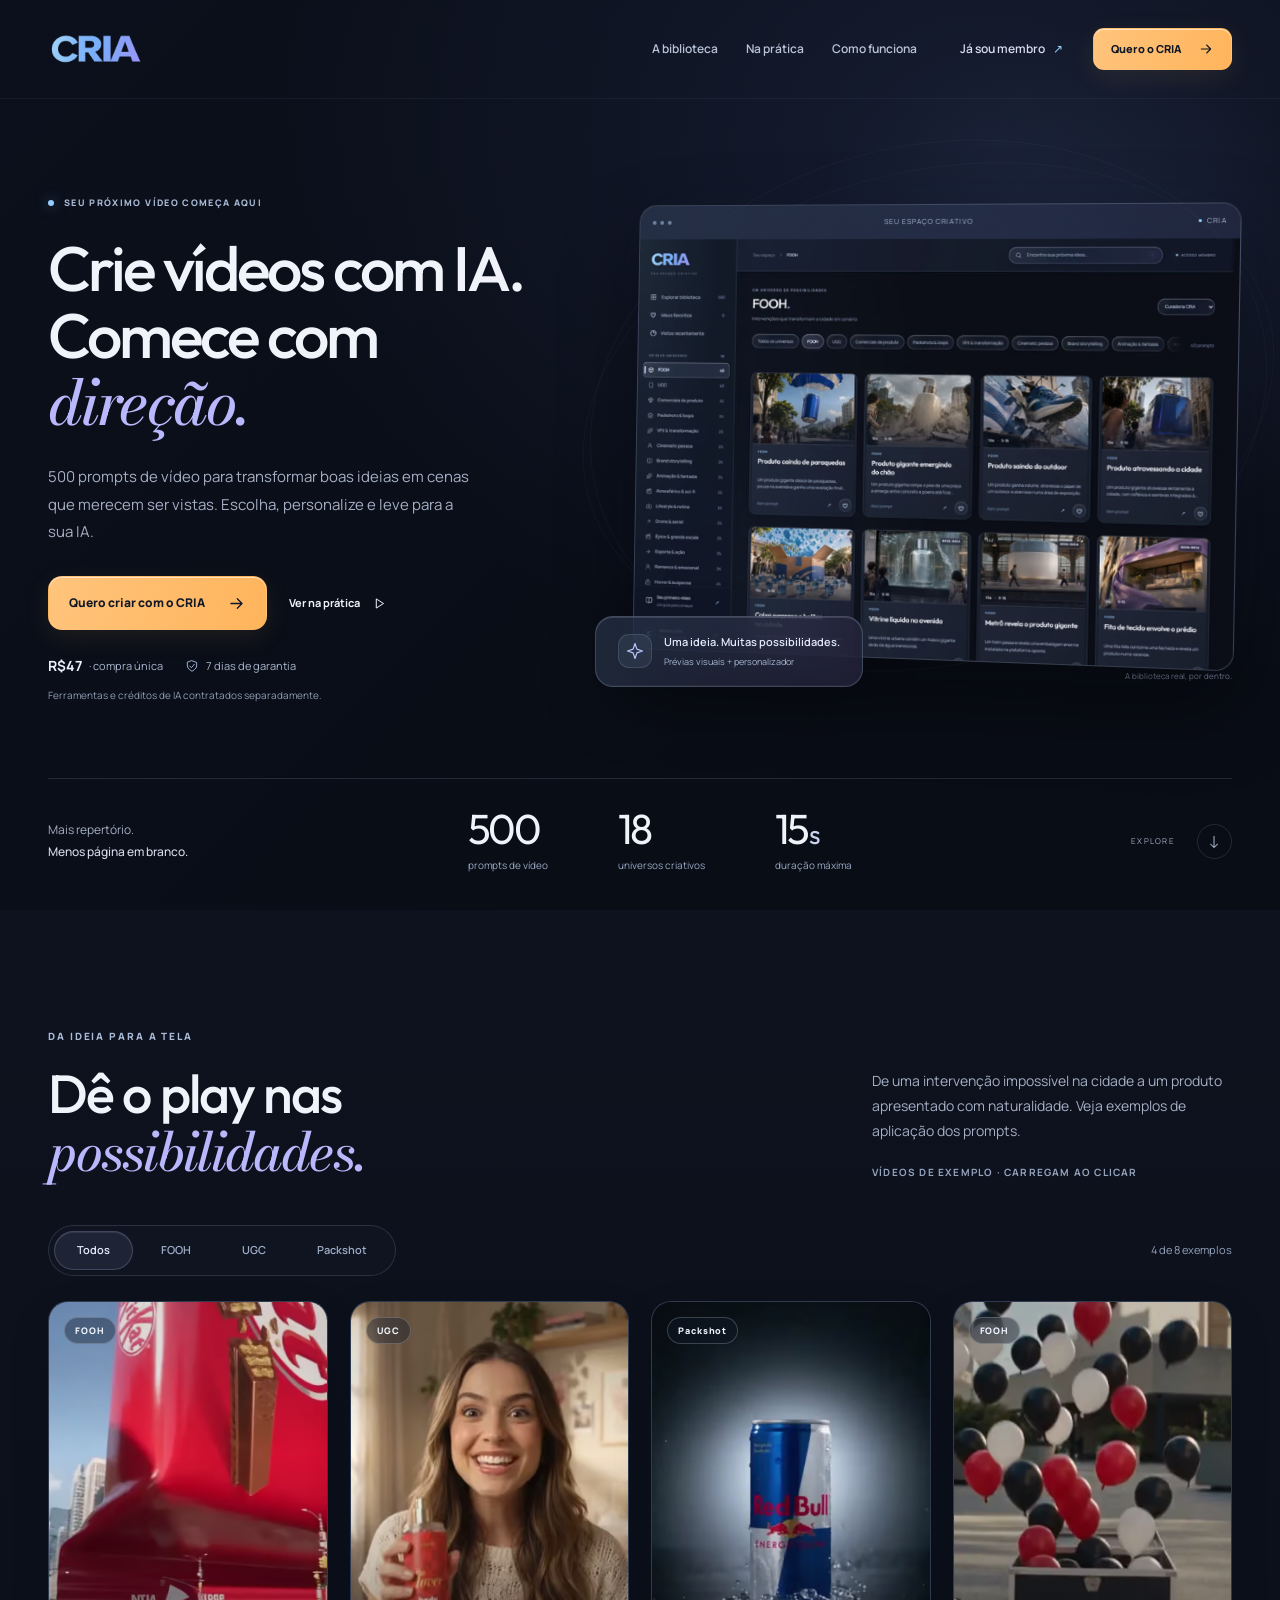
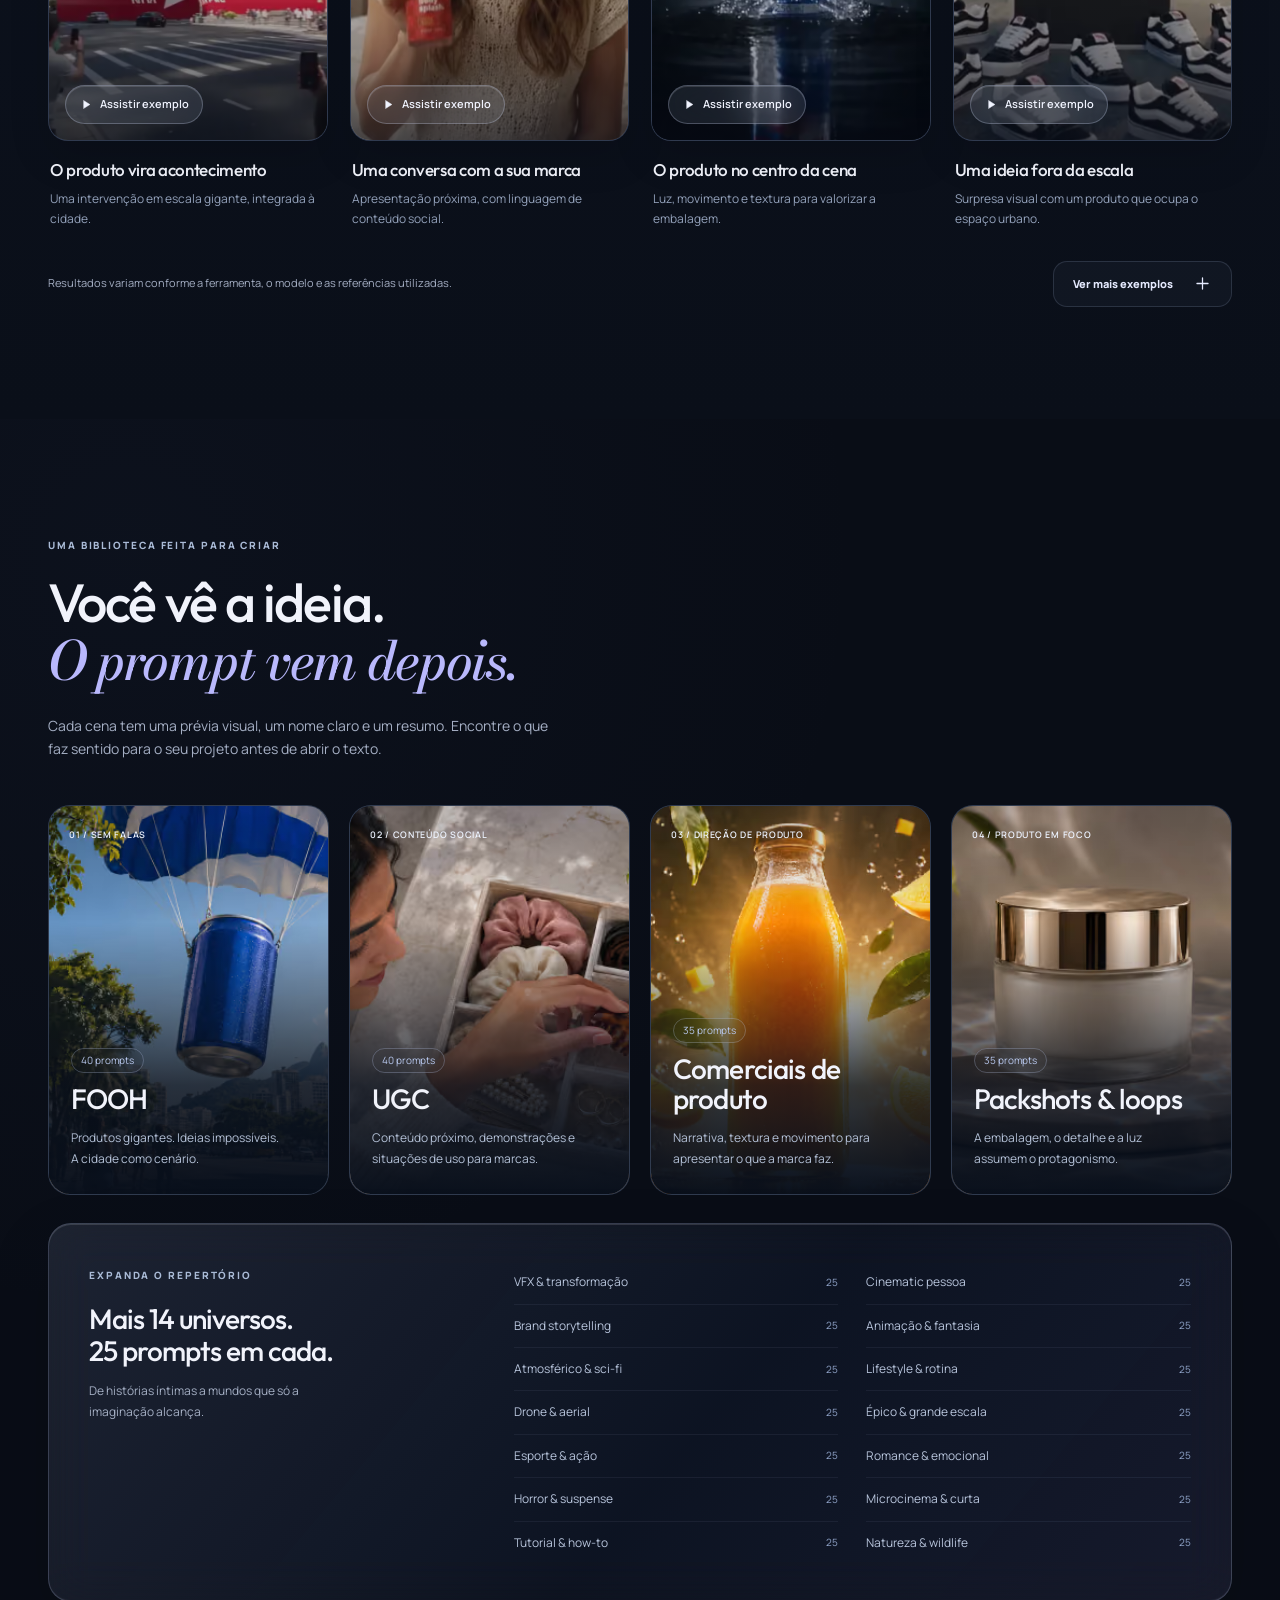
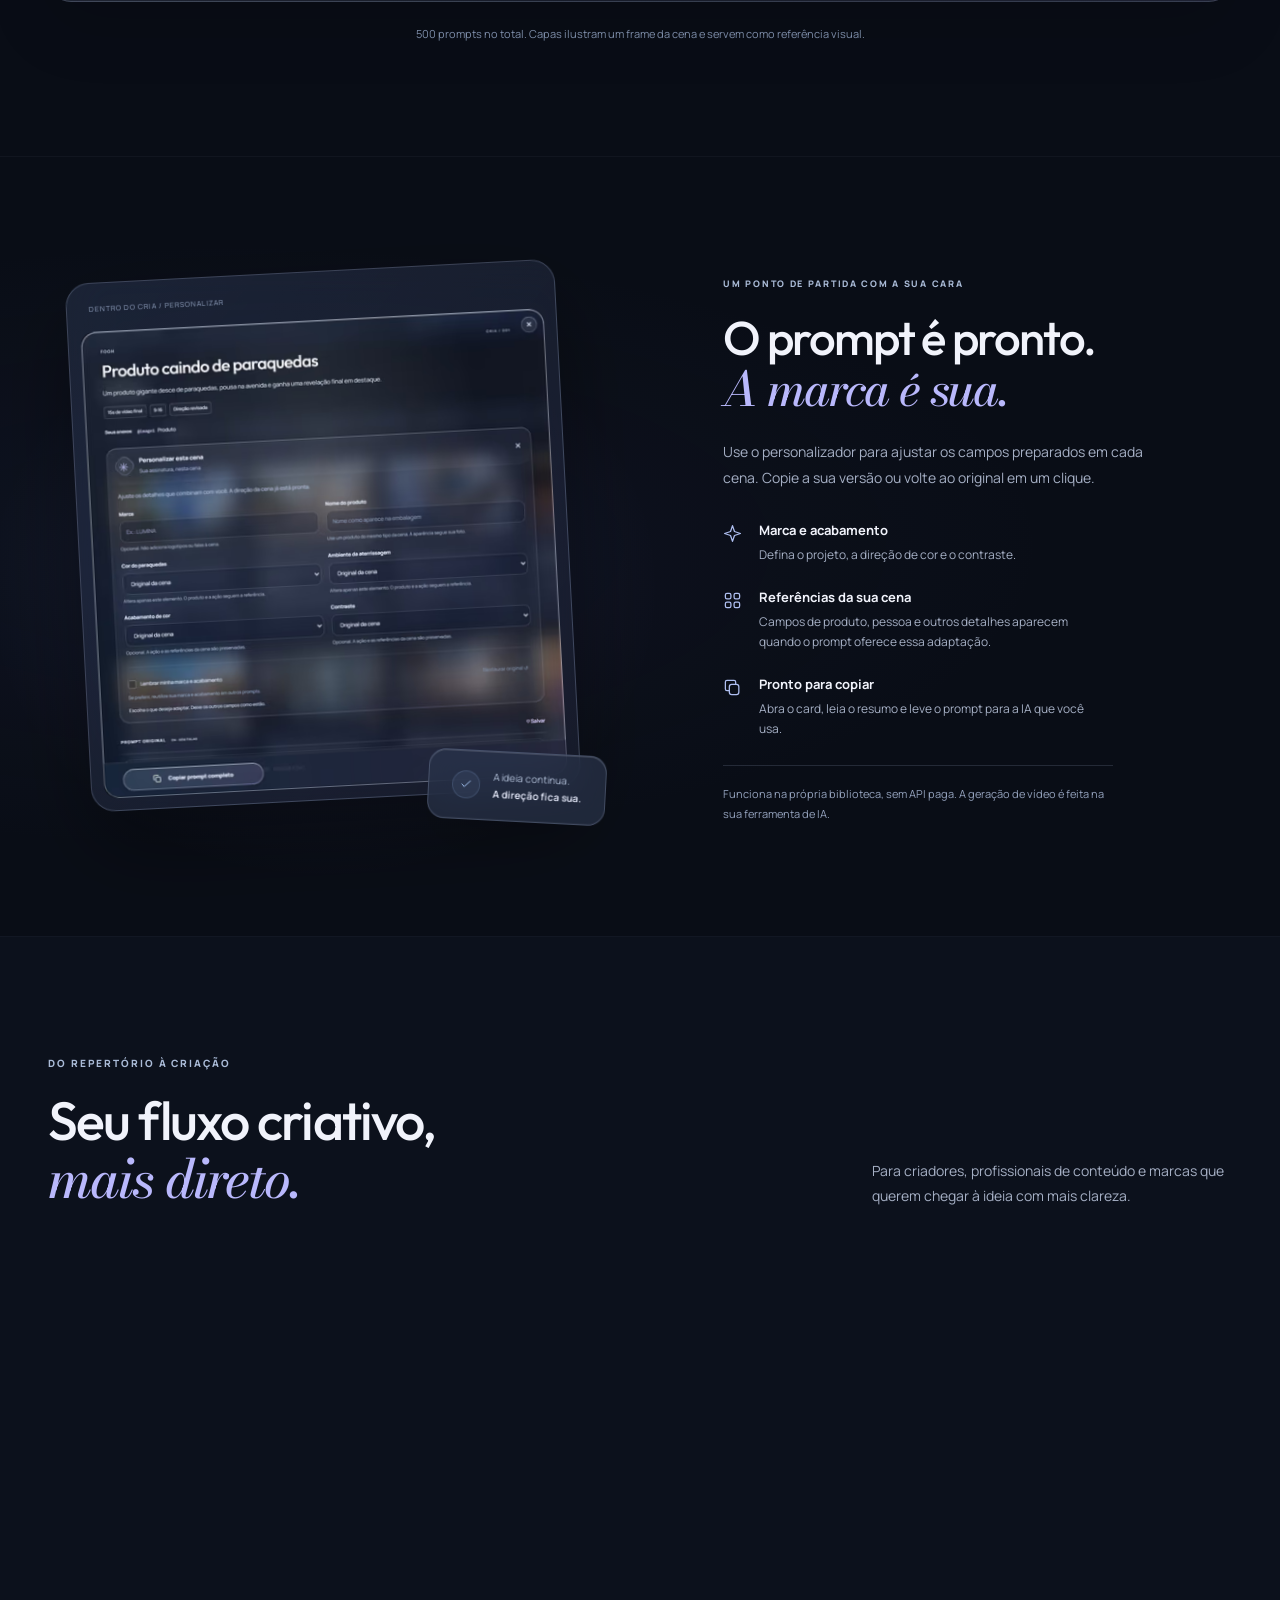
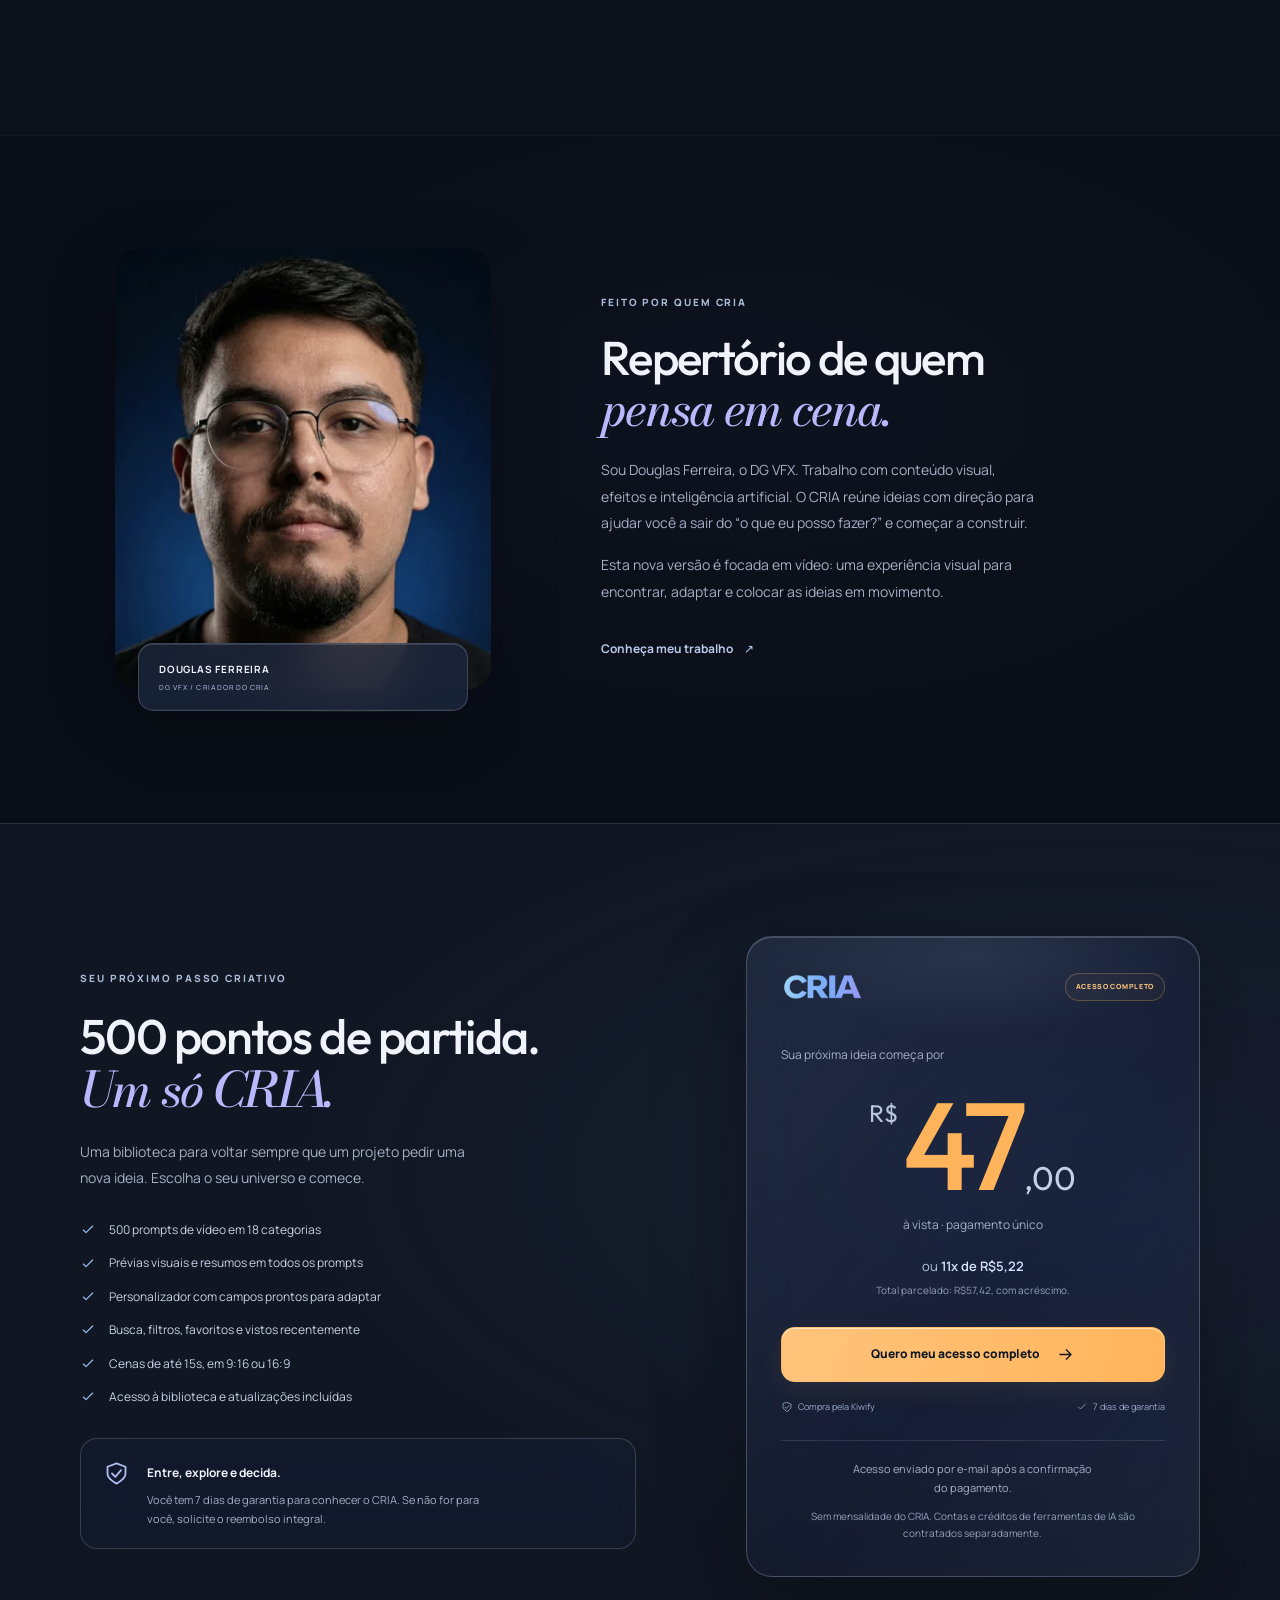
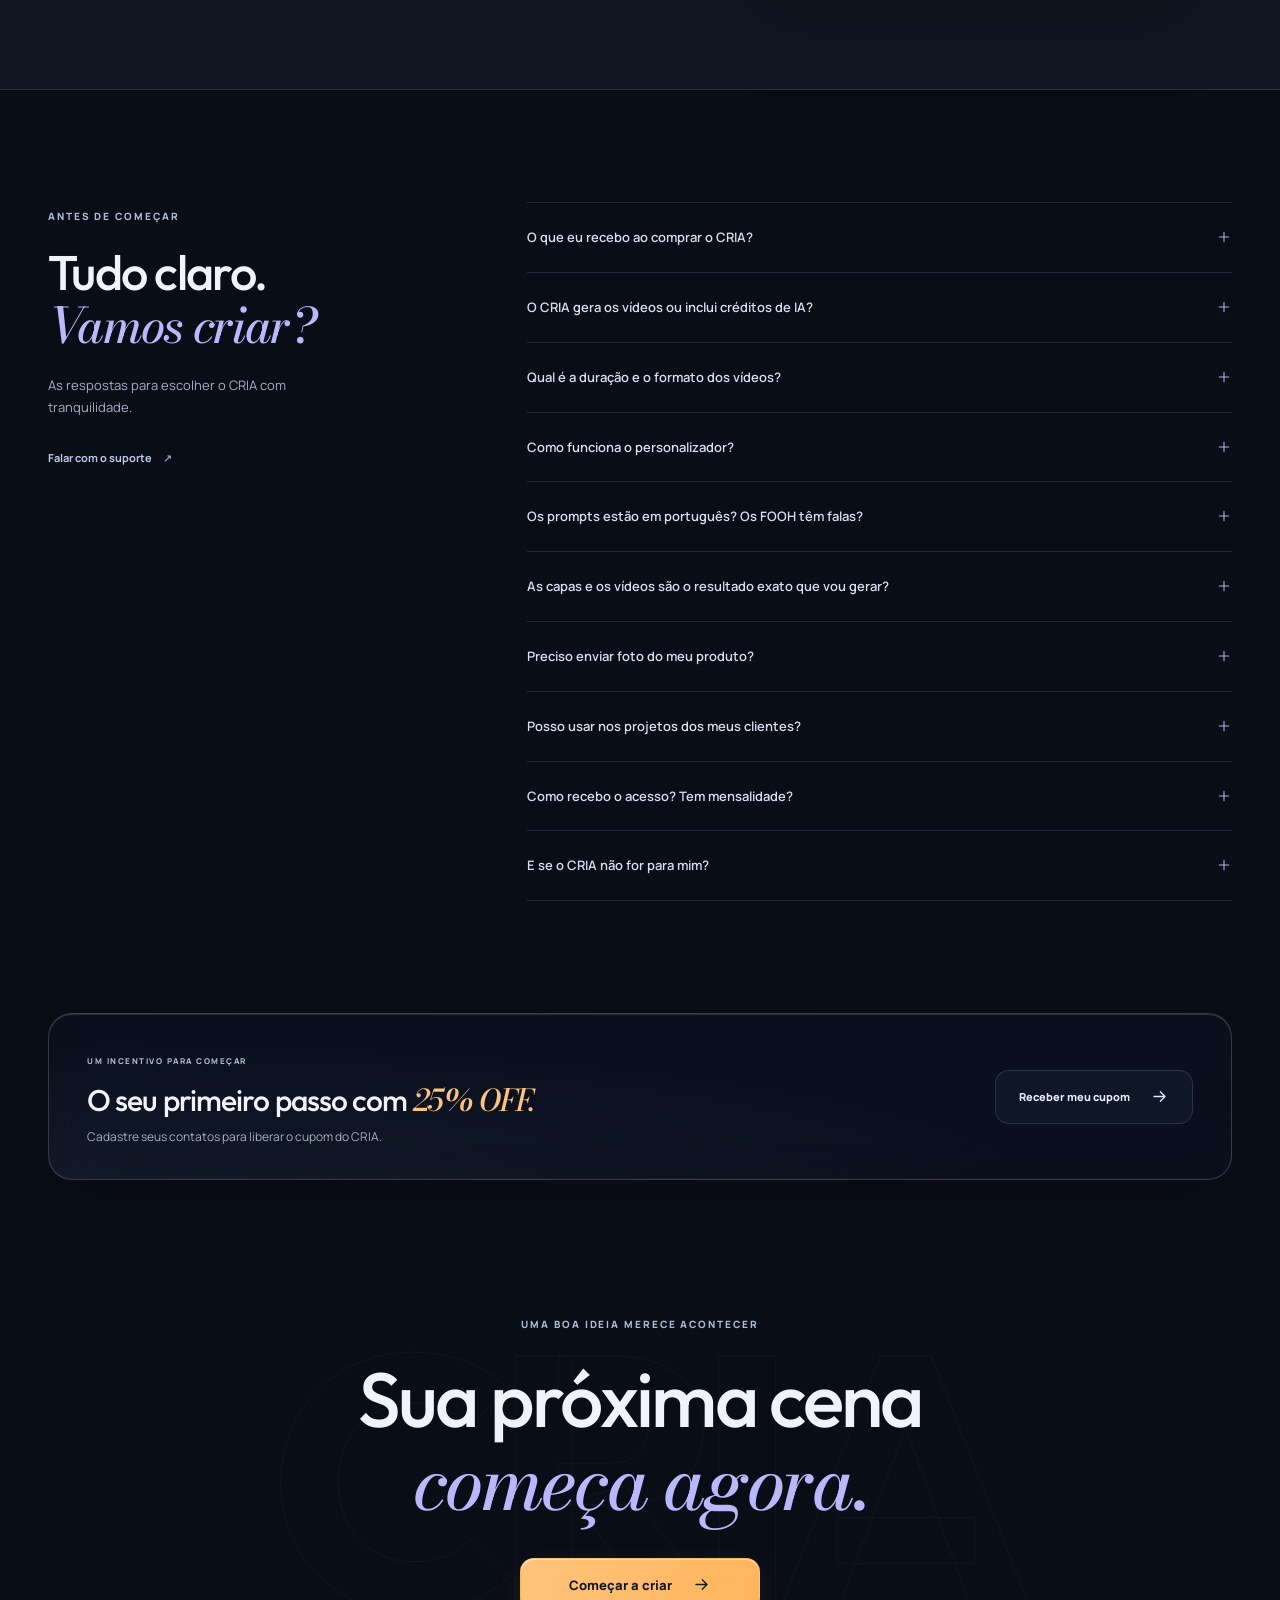
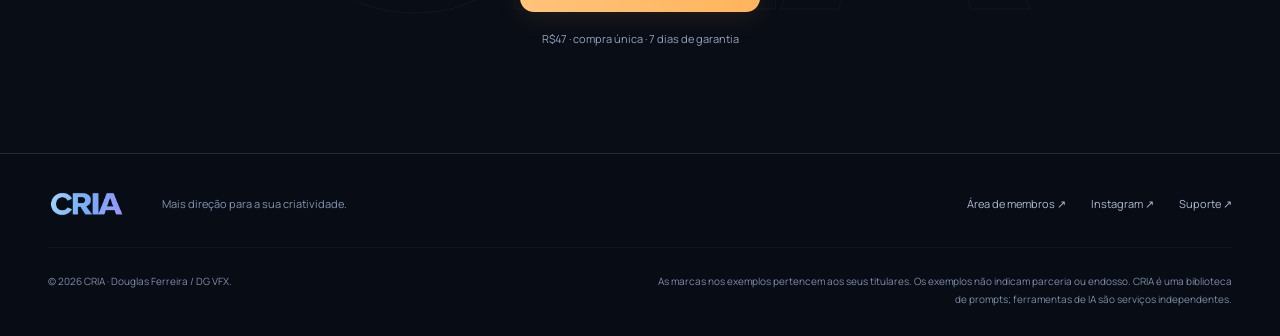
==== commit 54fe96de: "style: test amber accents on CRIA purchase actions Apply warm amber to primary buttons, price and co" ====
--- a/index.html
+++ b/index.html
@@ -25,7 +25,7 @@
   <meta name="twitter:image" content="https://www.cria.club/media/cria500/social-cria-500.jpg">
   <meta name="twitter:image:alt" content="CRIA: biblioteca com 500 prompts de vídeo para IA em 18 categorias.">
   <link rel="preload" href="media/fonts/outfit.6c18d579.woff2" as="font" type="font/woff2" crossorigin>
-  <link rel="stylesheet" href="styles.min.css?v=500.1">
+  <link rel="stylesheet" href="styles.min.css?v=500.2">
   <script type="application/ld+json">{"@context":"https://schema.org","@graph":[{"@type":"Organization","@id":"https://www.cria.club/#organization","name":"CRIA","url":"https://www.cria.club/","logo":{"@type":"ImageObject","url":"https://www.cria.club/media/cria500/logo-cria.webp"},"sameAs":["https://instagram.com/dg_vfx"]},{"@type":"WebSite","@id":"https://www.cria.club/#website","url":"https://www.cria.club/","name":"CRIA","inLanguage":"pt-BR","publisher":{"@id":"https://www.cria.club/#organization"}},{"@type":"WebPage","@id":"https://www.cria.club/#webpage","url":"https://www.cria.club/","name":"CRIA — 500 prompts de vídeo para IA","inLanguage":"pt-BR","isPartOf":{"@id":"https://www.cria.club/#website"},"about":{"@id":"https://www.cria.club/#product"},"description":"500 prompts de vídeo em 18 categorias, com prévias visuais, resumos e personalizador. FOOH, UGC, comerciais e packshots para criar com IA."},{"@type":"Product","@id":"https://www.cria.club/#product","name":"CRIA — 500 prompts de vídeo para IA","description":"Biblioteca digital com 500 prompts de vídeo em 18 categorias, cenas de até 15 segundos, prévias visuais, resumos e personalizador. Ferramentas e créditos de IA não incluídos.","image":["https://www.cria.club/media/cria500/social-cria-500.jpg"],"brand":{"@type":"Brand","name":"CRIA"},"category":"Biblioteca digital de prompts de vídeo para IA","offers":{"@type":"Offer","url":"https://pay.kiwify.com.br/7fTgGYD","priceCurrency":"BRL","price":"47.00","availability":"https://schema.org/InStock","seller":{"@id":"https://www.cria.club/#organization"}}}]}</script>
   <script src="scripts.min.js?v=500.1" defer></script>
 </head>
--- a/styles.min.css
+++ b/styles.min.css
@@ -1 +1 @@
-@font-face{font-family:Bodoni Moda;font-style:italic;font-weight:500;font-display:swap;src:url(media/fonts/bodoni-moda.af6bca11.woff2) format("woff2");unicode-range:U+0000-00FF,U+0131,U+0152-0153,U+02BB-02BC,U+02C6,U+02DA,U+02DC,U+0304,U+0308,U+0329,U+2000-206F,U+20AC,U+2122,U+2191,U+2193,U+2212,U+2215,U+FEFF,U+FFFD}@font-face{font-family:Manrope;font-style:normal;font-weight:400 800;font-display:swap;src:url(media/fonts/manrope.8c2def02.woff2) format("woff2");unicode-range:U+0000-00FF,U+0131,U+0152-0153,U+02BB-02BC,U+02C6,U+02DA,U+02DC,U+0304,U+0308,U+0329,U+2000-206F,U+20AC,U+2122,U+2191,U+2193,U+2212,U+2215,U+FEFF,U+FFFD}@font-face{font-family:Outfit;font-style:normal;font-weight:400 700;font-display:swap;src:url(media/fonts/outfit.6c18d579.woff2) format("woff2");unicode-range:U+0000-00FF,U+0131,U+0152-0153,U+02BB-02BC,U+02C6,U+02DA,U+02DC,U+0304,U+0308,U+0329,U+2000-206F,U+20AC,U+2122,U+2191,U+2193,U+2212,U+2215,U+FEFF,U+FFFD}:root{color-scheme:dark;--bg:#090d16;--panel:#151c2a;--text:#f1f3fb;--muted:#a5afc4;--faint:#8090ac;--line:rgba(190,207,241,.15);--blue:#94cfff;--lilac:#b4a5fa;--radius:26px;--ease:cubic-bezier(.16,1,.3,1);font-family:Manrope,Arial,sans-serif;font-synthesis:none;scroll-behavior:smooth;scroll-padding-top:100px}*,*:before,*:after{box-sizing:border-box}body{margin:0;background:var(--bg);color:var(--text);font-size:15px;line-height:1.7;-webkit-font-smoothing:antialiased}button,input{font:inherit}a{color:inherit;text-decoration:none}button{cursor:pointer}button:disabled{cursor:wait;opacity:.65}img,video{max-width:100%;display:block}picture{display:block}img{height:auto}h1,h2,h3,p{margin:0}h1,h2,h3{font-family:Outfit,Arial,sans-serif;font-weight:500;line-height:1.08;letter-spacing:-.035em}h1{font-size:clamp(48px,5vw,76px)}h2{font-size:clamp(40px,4.2vw,62px)}h3{font-size:24px}em{font-family:Bodoni Moda,Georgia,serif;font-weight:500;color:#b9b8fc;letter-spacing:-.035em}p{color:var(--muted)}ul,dl{margin:0;padding:0;list-style:none}dd{margin:0}[hidden]{display:none!important}.container{width:min(1280px,calc(100% - 96px));margin-inline:auto}.section{padding-block:112px;scroll-margin-top:0}.icon{width:22px;height:22px;flex:none;fill:none;stroke:currentColor;stroke-width:1.6;stroke-linecap:round;stroke-linejoin:round}.sprite{position:absolute;width:0;height:0;overflow:hidden}.eyebrow{display:inline-flex;align-items:center;gap:10px;font-size:10px;letter-spacing:.19em;font-weight:800;color:#aabbd7;line-height:1.5}.glass{border:1px solid rgba(205,218,255,.2);background:linear-gradient(130deg,#d0e0ff1b,#727dac0f 55%,#aba5ea17);box-shadow:inset 0 1px #ffffff21,inset 0 -1px #dbe1ff0a,0 24px 64px #0002;backdrop-filter:blur(22px) saturate(140%);-webkit-backdrop-filter:blur(22px) saturate(140%)}:focus-visible{outline:2px solid var(--blue);outline-offset:5px;border-radius:5px}::selection{background:#8d9cdd;color:#090d16}.skip-link{position:fixed;top:12px;left:16px;padding:12px 20px;background:var(--blue);color:#0c1322;z-index:100;transform:translateY(-150%)}.skip-link:focus{transform:none}.button{display:inline-flex;align-items:center;justify-content:center;gap:20px;min-height:54px;padding:15px 23px;border:1px solid transparent;border-radius:14px;font-size:13px;font-weight:800;line-height:1.4;transition:transform .45s var(--ease),background .3s,box-shadow .4s,border-color .3s;white-space:normal}.button .icon{width:19px;height:19px;transition:transform .45s var(--ease)}.primary{color:#0c1830;background:linear-gradient(110deg,#abdfff,#aeb9ff);box-shadow:inset 0 1px #fff8,0 7px 26px #8caafa18}.secondary{color:#e5eaff;background:#b4c9ff0a;border-color:var(--line)}.text-link{display:inline-flex;align-items:center;gap:11px;font-size:12px;font-weight:700;min-height:44px}.text-link .icon{width:15px;height:15px}.micro,.small-note{font-size:11px;line-height:1.7;color:#94a2bd}.quiet-label{font-size:9px;letter-spacing:.12em;font-weight:700;color:#95a4bd}.pill{font-size:8px;letter-spacing:.1em;font-weight:800;padding:7px 10px;border:1px solid var(--line);border-radius:100px;background:#b3c4ff0a}.section-heading{display:flex;justify-content:space-between;align-items:flex-end;gap:70px;margin-bottom:44px}.section-heading .eyebrow,.library-intro .eyebrow{margin-bottom:20px}.section-intro{max-width:360px;font-size:14px;line-height:1.8}.section-intro .quiet-label{display:block;margin-top:20px}.site-header{position:absolute;inset:0 0 auto;z-index:20;border-bottom:1px solid #c2d6ff0e}.header-inner{display:flex;align-items:center;gap:30px;min-height:98px}.logo{display:inline-flex;flex-shrink:0}.logo img{width:98px;height:auto}.site-nav{display:flex;align-items:center;gap:28px;margin-left:auto}.site-nav a{font-size:11px;font-weight:600;color:#b9c3d8;padding-block:12px;transition:color .25s}.site-nav .member-link{color:#d7dcf0;margin-left:15px}.member-link span{margin-left:6px;color:var(--blue)}.header-cta{min-height:42px;padding:11px 17px;font-size:11px;border-radius:11px;gap:16px}.header-cta .icon{width:16px;height:16px}.menu-toggle{display:none}.hero{position:relative;overflow:hidden;padding-top:98px;background:radial-gradient(ellipse at 78% 16%,#2631526b,transparent 52%),linear-gradient(135deg,#0b101c,#090d16 66%)}.hero-glow{position:absolute;width:600px;height:600px;right:-90px;top:0;background:radial-gradient(circle,#7e9bfa16,transparent 65%);pointer-events:none}.hero-grid{position:relative;display:grid;grid-template-columns:1fr 1.14fr;align-items:center;gap:44px;padding-top:90px;padding-bottom:74px;min-height:680px}.hero-copy{position:relative;z-index:2}.hero-copy .eyebrow{font-size:9px;letter-spacing:.15em;margin-bottom:24px}.status-dot{width:6px;height:6px;background:var(--blue);border-radius:50%;box-shadow:0 0 13px #8ebdff88}.hero h1{font-size:clamp(44px,4.9vw,72px);letter-spacing:-.048em;line-height:1.07}.hero h1 em{display:inline-block;line-height:1.1}.hero-description{max-width:425px;margin-top:26px;font-size:14px;line-height:1.85}.hero-actions{display:flex;align-items:center;gap:22px;margin-top:30px}.hero-actions .button{padding-inline:20px;gap:22px;font-size:12px}.hero-actions .text-link{font-size:11px}.hero-terms{display:flex;gap:22px;align-items:center;margin-top:24px;font-size:10px;color:#abb7ce}.hero-terms span{display:flex;align-items:center;gap:7px}.hero-terms strong{color:#ecf0ff;font-size:14px}.hero-terms .icon{width:14px;height:14px;color:#a8bbde}.hero .micro{font-size:9px;margin-top:9px;color:#8d9bb3}.hero-stage{position:relative;min-width:0;padding:8px 0 35px;perspective:1500px}.library-window{border-radius:18px;overflow:hidden;transform:rotateY(-8deg) rotate(1deg);animation:workspace-float 8s ease-in-out infinite;position:relative;z-index:2;box-shadow:0 35px 80px #0007,0 0 85px #8991e60a}.window-bar{display:flex;align-items:center;justify-content:space-between;padding:11px 13px;gap:12px;background:linear-gradient(110deg,#25314aab,#252c4680);font-size:7px;letter-spacing:.15em;color:#aab9d3}.window-dots{display:flex;gap:4px}.window-dots i{width:4px;height:4px;border-radius:50%;background:#73839d}.window-live{display:inline-flex;align-items:center;gap:5px}.window-live i{width:3px;height:3px;border-radius:50%;background:var(--blue)}.library-window img{width:100%;height:auto;aspect-ratio:1440/1000}.stage-orbit{position:absolute;inset:-50px -40px 30px;border:1px solid #c0d0ff0a;border-radius:50%;transform:rotate(-15deg);z-index:0}.stage-orbit:after{content:"";position:absolute;inset:25px -10px;border:1px solid #c0d0ff08;border-radius:50%}.floating-note{position:absolute;bottom:9px;left:-30px;z-index:3;display:flex;align-items:center;gap:12px;padding:16px 22px;border-radius:18px;background:linear-gradient(120deg,#273448b3,#26233bc9);animation:note-float 7s ease-in-out infinite;font-size:11px;font-weight:600;color:#e2e9fc}.floating-note small{display:block;font-size:9px;color:#a6b6d0;font-weight:400;margin-top:3px}.note-icon{display:grid;place-items:center;width:34px;height:34px;background:#bad6ff14;border:1px solid #c9dcff22;border-radius:11px;color:#b8c6ff}.note-icon .icon{width:18px;height:18px}.stage-caption{position:absolute;bottom:13px;right:0;font-size:8px;color:#8391ac}.hero-bottom{position:relative;display:flex;align-items:center;justify-content:space-between;gap:60px;border-top:1px solid var(--line);padding-top:29px;padding-bottom:36px}.hero-bottom>p{font-size:11px;line-height:1.8}.hero-bottom>p strong{font-weight:500;color:#d4dced}.hero-stats{display:flex;gap:70px}.hero-stats div{position:relative}.hero-stats dt{font-family:Outfit,sans-serif;font-size:42px;line-height:1;font-weight:400;letter-spacing:-.05em}.hero-stats dt span{font-size:27px;margin-left:1px;color:#cad3ed}.hero-stats dd{font-size:9px;color:#98a8c3;margin-top:7px}.scroll-cue{display:flex;align-items:center;gap:22px;font-size:8px;letter-spacing:.16em;color:#a0aec5}.scroll-cue span{display:grid;place-items:center;font-size:17px;width:35px;height:35px;border:1px solid var(--line);border-radius:100px;animation:cue-float 3s ease-in-out infinite}.examples-section{background:linear-gradient(180deg,#0d121e,#0a0f19)}.gallery-toolbar{display:flex;align-items:center;justify-content:space-between;gap:16px;margin-bottom:25px}.gallery-filters{display:flex;gap:5px;padding:5px;border:1px solid var(--line);background:#b9caff05;border-radius:100px}.gallery-filters button{border:1px solid transparent;background:transparent;color:#9faec9;padding:9px 22px;border-radius:100px;font-size:10px;font-weight:600;transition:background .25s,color .25s,border-color .25s}.gallery-filters button.is-active{background:#bbc8ff17;color:#e8edff;border-color:#bdceff35;box-shadow:inset 0 1px #ffffff17}.gallery-counter{font-size:10px;color:#95a3bb}.video-grid{display:grid;grid-template-columns:repeat(4,minmax(0,1fr));gap:27px 22px}.video-card{min-width:0;transition:transform .65s var(--ease);transform-origin:50% 90%}.video-open{position:relative;display:block;overflow:hidden;border-radius:20px;border:1px solid #bed0ff24;isolation:isolate;background:#182132;box-shadow:0 16px 40px #0002}.video-open:after{content:"";position:absolute;inset:0;background:linear-gradient(180deg,#070c1720 15%,transparent 35%,#070c1755 78%,#070c17b0)}.video-open img{width:100%;aspect-ratio:9/14.2;object-fit:cover;transition:transform 1.1s var(--ease),filter .6s}.video-label{position:absolute;left:15px;top:15px;font-size:8px;font-weight:800;letter-spacing:.1em;color:#f1f5ff;background:#101a2b66;border:1px solid #fff3;border-radius:100px;padding:5px 10px;z-index:1;-webkit-backdrop-filter:blur(12px);backdrop-filter:blur(12px)}.video-watch{position:absolute;bottom:16px;left:16px;z-index:1;display:flex;align-items:center;gap:8px;background:#cedeff19;border:1px solid #d7e4ff42;box-shadow:inset 0 1px #fff2;color:#f1f4ff;font-size:10px;font-weight:600;border-radius:100px;padding:9px 13px;-webkit-backdrop-filter:blur(18px);backdrop-filter:blur(18px)}.video-watch .icon{width:13px;height:13px;fill:currentColor;stroke-width:1}.video-caption{padding:18px 2px 0}.video-caption h3{font-size:17px;letter-spacing:-.02em;line-height:1.3}.video-caption p{font-size:11px;line-height:1.7;margin-top:8px;color:#93a1ba}.gallery-bottom{display:flex;align-items:center;justify-content:space-between;gap:35px;margin-top:31px}.gallery-bottom p{max-width:460px;font-size:10px}.gallery-bottom .button{font-size:11px;min-height:46px;padding:11px 19px;flex-shrink:0}.library-section{background:radial-gradient(ellipse at 10% 10%,#34446c14,transparent 45%)}.library-intro{max-width:650px;margin-bottom:44px}.library-intro p{margin-top:24px;max-width:520px;font-size:14px}.category-grid{display:grid;grid-template-columns:repeat(4,minmax(0,1fr));gap:20px}.category-card{position:relative;min-height:390px;overflow:hidden;border-radius:22px;background:#172132;border:1px solid var(--line);isolation:isolate;transition:transform .7s var(--ease),box-shadow .7s}.category-card picture{position:absolute;inset:0}.category-card img{width:100%;height:100%;object-fit:cover;transition:transform 1.1s var(--ease)}.category-shade{position:absolute;inset:0;background:linear-gradient(180deg,#0b10213b,transparent 30%,#080f1bd1 72%,#080f1bfc)}.category-index{position:absolute;top:21px;left:20px;font-size:8px;text-transform:uppercase;letter-spacing:.08em;font-weight:600;color:#edf3ff}.category-copy{position:absolute;inset:auto 22px 25px}.category-count{font-size:9px;color:#b9c9ef;display:inline-block;margin-bottom:11px;padding:3px 9px;border:1px solid #c5d7ff40;border-radius:100px;-webkit-backdrop-filter:blur(10px);backdrop-filter:blur(10px)}.category-copy h3{font-size:28px;letter-spacing:-.03em;line-height:1.08;max-width:210px}.category-copy p{font-size:10px;color:#b3c0d6;line-height:1.75;margin-top:13px;max-width:210px}.other-categories{display:grid;grid-template-columns:.7fr 1.3fr;gap:60px;padding:37px 40px;border-radius:23px;margin-top:28px}.other-categories h3{font-size:28px;line-height:1.15;margin-top:16px}.other-categories p{font-size:11px;margin-top:14px;max-width:265px}.other-categories ul{display:grid;grid-template-columns:1fr 1fr;gap:0 28px}.other-categories li{display:flex;align-items:center;justify-content:space-between;gap:15px;font-size:10px;color:#b8c5dc;padding:11px 0;border-bottom:1px solid #b4c5ed12}.other-categories li span{font-size:9px;color:#91a5ca}.other-categories li:nth-last-child(-n+2){border-bottom:0}.library-footnote{text-align:center;font-size:10px;margin-top:23px;color:#8495b2}.personalizer-section{border-top:1px solid #c5d7ff0a;background:radial-gradient(ellipse at 18% 50%,#3a447a1c,transparent 55%)}.personalizer-grid{display:grid;grid-template-columns:1fr .9fr;gap:110px;align-items:center}.personalizer-visual{position:relative;max-width:490px;perspective:1400px;margin-left:30px;padding-bottom:22px}.personalizer-halo{position:absolute;inset:0 -25% -15%;background:radial-gradient(ellipse,#8485f21c,transparent 65%);border-radius:50%;pointer-events:none}.personalizer-window{position:relative;border-radius:24px;padding:12px;transform:rotate(-3deg);background:linear-gradient(130deg,#2b364e80,#191d2dc2);box-shadow:0 35px 90px #0006}.window-label{display:block;font-size:7px;letter-spacing:.14em;padding:8px 10px 16px;color:#94a4c2}.personalizer-window picture{border-radius:14px;overflow:hidden;background:#111725}.personalizer-window img{width:100%;height:auto}.personalizer-stamp{position:absolute;bottom:0;right:-38px;display:flex;align-items:center;gap:13px;padding:17px 23px;border-radius:17px;background:#293349b0;transform:rotate(3deg);font-size:10px;color:#b1bfd7}.personalizer-stamp .icon{width:28px;height:28px;padding:6px;background:#9dbdfc12;border-radius:50%;border:1px solid #a4c7ff28;color:#adceff}.personalizer-stamp strong{color:#ebefff;font-weight:600}.personalizer-copy .eyebrow{font-size:9px;margin-bottom:22px}.personalizer-copy h2{font-size:clamp(38px,3.7vw,55px)}.personalizer-copy>p{margin-top:24px;font-size:13px;max-width:440px;line-height:1.85}.feature-list{display:grid;gap:23px;margin-top:30px}.feature-list li{display:flex;gap:17px}.feature-list>.icon,.feature-list li>.icon{color:#afbff1;width:19px;height:19px;margin-top:3px}.feature-list h3{font-family:Manrope,sans-serif;font-size:12px;font-weight:700;letter-spacing:0;line-height:1.5}.feature-list p{font-size:11px;line-height:1.7;margin-top:4px;max-width:345px}.personalizer-copy>.small-note{font-size:10px;max-width:390px;margin-top:25px;padding-top:18px;border-top:1px solid var(--line)}.workflow-section{background:#0c111c;border-block:1px solid #c5d7ff08}.steps-grid{display:grid;grid-template-columns:repeat(3,minmax(0,1fr));gap:22px}.step{position:relative;padding:30px;border-radius:22px;overflow:hidden;transition:transform .6s var(--ease),border-color .4s}.step-number{position:absolute;right:22px;top:12px;font-family:Outfit,sans-serif;font-size:90px;line-height:1.1;color:#a6b9ff0b;letter-spacing:-.08em;font-weight:500}.step-label{font-size:8px;letter-spacing:.18em;color:#aebfe6;font-weight:700}.step h3{font-size:25px;line-height:1.15;max-width:260px;position:relative;margin-top:45px}.step p{font-size:11px;margin-top:15px;line-height:1.85;max-width:280px}.step-bottom{display:flex;align-items:center;justify-content:space-between;font-size:9px;color:#aab9d3;gap:10px;border-top:1px solid var(--line);padding-top:20px;margin-top:27px}.step-bottom .icon{width:17px;height:17px;color:#aab7e7}.direction-note{display:flex;align-items:center;justify-content:center;gap:35px;margin-top:42px}.direction-note p{font-size:11px;text-align:center;max-width:630px}.direction-note strong{color:#c0cbe1;font-weight:600}.direction-line{height:1px;flex:1;max-width:180px;background:linear-gradient(90deg,transparent,#b8c7ee2a)}.direction-line:last-child{transform:rotate(180deg)}.creator-section{background:radial-gradient(ellipse at 60% 40%,#25345522,transparent 70%)}.creator-grid{max-width:1050px;display:grid;grid-template-columns:.8fr 1.2fr;align-items:center;gap:110px}.creator-portrait{position:relative;padding:0 0 22px}.creator-portrait picture{border-radius:24px;overflow:hidden;background:#172132;box-shadow:0 20px 70px #0003}.creator-portrait img{width:100%;aspect-ratio:4/4.7;object-fit:cover;object-position:center 25%;filter:saturate(.75)}.portrait-label{position:absolute;bottom:0;left:23px;right:23px;padding:17px 20px;display:block;border-radius:15px;background:#1c263bd9;font-size:10px;letter-spacing:.08em;font-weight:700}.portrait-label small{display:block;color:#9caed0;font-size:7px;letter-spacing:.15em;font-weight:500;margin-top:4px}.creator-copy .eyebrow{margin-bottom:22px}.creator-copy h2{font-size:clamp(38px,3.7vw,54px)}.creator-copy p{font-size:13px;margin-top:22px;line-height:1.9;max-width:440px}.creator-copy p+p{margin-top:15px}.creator-copy .text-link{margin-top:22px;color:#bbc9ed}.offer-section{position:relative;background:radial-gradient(ellipse at 85% 40%,#4c5d961f,transparent 55%),#101622;border-block:1px solid var(--line)}.offer-grid{display:grid;grid-template-columns:1.1fr .9fr;align-items:center;gap:110px;max-width:1120px}.offer-copy .eyebrow{margin-bottom:24px}.offer-copy h2{font-size:clamp(38px,3.8vw,55px)}.offer-copy>p{margin-top:24px;max-width:400px;font-size:13px;line-height:1.85}.included-list{display:grid;gap:13px;margin-top:29px}.included-list li{display:flex;gap:13px;align-items:center;color:#c6d2e7;font-size:11px}.included-list .icon{color:#9cc6ff;width:16px;height:16px}.guarantee-note{display:flex;align-items:flex-start;gap:17px;border-radius:17px;padding:20px 22px;margin-top:31px;background:#b8cbff05;box-shadow:none}.guarantee-note>.icon{width:27px;height:27px;color:#b0bdf3;margin-top:1px}.guarantee-note strong{font-size:11px;font-weight:700}.guarantee-note p{margin-top:5px;font-size:10px;line-height:1.75;max-width:340px}.offer-card{position:relative;padding:34px;border-radius:26px;overflow:hidden;background:linear-gradient(130deg,#c0d7ff16,#a79ce00a 55%,#8d98c818);border-color:#c3d5ff40;box-shadow:inset 0 1px #e2ebff33,0 30px 90px #0004}.offer-card:before{content:"";position:absolute;top:-60px;left:0;right:0;height:160px;background:radial-gradient(ellipse,#b8d3ff16,transparent 68%);pointer-events:none}.offer-top{display:flex;align-items:center;justify-content:space-between;margin-bottom:42px}.offer-top img{width:85px;height:auto}.offer-top .pill{font-size:7px}.offer-label{font-size:11px}.price{display:flex;align-items:baseline;justify-content:center;gap:5px;line-height:1;margin-top:16px}.price strong{font-family:Outfit,sans-serif;font-size:124px;font-weight:500;letter-spacing:-.07em}.price>span:first-child{font-family:Outfit,sans-serif;font-size:24px;color:#b9c5df;align-self:flex-start;padding-top:19px}.price>span:last-child{font-family:Outfit,sans-serif;font-size:33px;color:#c5cfe7}.price-caption{text-align:center;font-size:11px;margin-top:9px}.installments{padding:20px 0 28px;text-align:center;color:#b6c3dc;font-size:12px}.installments strong{color:#d8e3ff;font-weight:600}.installments small{display:block;color:#91a1be;font-size:9px;margin-top:5px}.offer-card>.button{display:flex;width:100%;font-size:12px;padding:17px 16px;gap:16px}.payment-trust{display:flex;justify-content:space-between;gap:12px;margin-top:17px;font-size:8px;color:#9bacca}.payment-trust span{display:flex;align-items:center;gap:5px}.payment-trust .icon{width:12px;height:12px}.offer-divider{height:1px;background:var(--line);margin:25px 0 18px}.offer-delivery{text-align:center;font-size:10px;max-width:250px;margin-inline:auto;line-height:1.8}.offer-card>.small-note{text-align:center;font-size:9px;margin-top:10px;line-height:1.7}.faq-grid{display:grid;grid-template-columns:.7fr 1.3fr;gap:100px;align-items:start}.faq-heading{position:sticky;top:50px}.faq-heading .eyebrow{margin-bottom:22px}.faq-heading h2{font-size:clamp(40px,3.8vw,55px)}.faq-heading p{font-size:12px;margin-top:23px;max-width:240px}.faq-heading .text-link{font-size:11px;margin-top:18px;color:#bbc9ed}.faq-item{border-bottom:1px solid var(--line)}.faq-item:first-child{border-top:1px solid var(--line)}.faq-item summary{position:relative;padding:24px 35px 24px 0;cursor:pointer;list-style:none;font-size:12px;font-weight:600;line-height:1.6;color:#d6dff0;transition:color .2s}.faq-item summary::-webkit-details-marker{display:none}.faq-item summary .icon{position:absolute;top:26px;right:0;width:16px;height:16px;color:#a4b8df;transition:transform .4s var(--ease)}.faq-item[open] summary{color:#b9d4ff}.faq-item[open] summary .icon{transform:rotate(45deg)}.faq-answer{padding:0 26px 24px 0}.faq-answer p{font-size:11px;line-height:1.9;color:#a4b1ca}.faq-item::details-content{interpolate-size:allow-keywords;transition:height .45s var(--ease),content-visibility .45s allow-discrete;height:0;overflow:clip}.faq-item[open]::details-content{height:auto}.coupon-invite-section{padding-bottom:15px}.coupon-invite{display:flex;align-items:center;justify-content:space-between;gap:35px;border-radius:24px;padding:32px 38px;background:radial-gradient(ellipse at 0% 100%,#a5bfff0d,transparent 60%),#b9caff04}.coupon-invite h2{font-size:30px;margin-top:12px;letter-spacing:-.03em}.coupon-invite p{font-size:11px;margin-top:11px}.coupon-invite .eyebrow{font-size:8px}.coupon-invite .button{flex-shrink:0;font-size:11px}.final-section{position:relative;overflow:hidden;text-align:center;padding-block:115px 105px}.final-section .container{position:relative}.final-mark{position:absolute;left:50%;top:15px;transform:translate(-50%);font-family:Outfit,sans-serif;font-size:clamp(160px,28vw,400px);line-height:.85;font-weight:700;letter-spacing:-.07em;color:transparent;-webkit-text-stroke:1px #b8c9ff0b;pointer-events:none;-webkit-user-select:none;user-select:none;z-index:-1}.final-section h2{font-size:clamp(50px,6vw,84px);margin-top:22px}.final-section .button{margin-top:33px;min-width:240px}.final-section p{font-size:10px;margin-top:18px;color:#94a2bd}.site-footer{border-top:1px solid var(--line);padding:35px 0 28px;background:#080c14}.footer-top{display:flex;align-items:center;gap:35px}.footer-top .logo img{width:79px}.footer-top p{font-size:10px;color:#8494b0}.footer-top>div{margin-left:auto;display:flex;gap:25px;font-size:9px;color:#aebbd4}.footer-bottom{display:flex;gap:60px;justify-content:space-between;border-top:1px solid #b4c5ed0d;padding-top:24px;margin-top:28px}.footer-bottom p{font-size:8px;line-height:1.8;color:#7c8da9}.footer-bottom p:first-child{flex-shrink:0}.footer-bottom p:last-child{max-width:580px;text-align:right}.sticky-cta{position:fixed;bottom:20px;left:50%;z-index:25;transform:translate(-50%);display:flex;align-items:center;justify-content:space-between;gap:35px;padding:12px 14px 12px 24px;border-radius:21px;background:linear-gradient(120deg,#2a354ae6,#24223fe6);min-width:540px;box-shadow:0 12px 60px #0008;animation:sticky-in .5s var(--ease)}.sticky-cta strong{display:block;font-family:Outfit,sans-serif;font-size:17px;line-height:1.2;letter-spacing:-.02em}.sticky-cta strong span{margin-left:10px;font-family:Manrope,sans-serif;font-size:9px;letter-spacing:0;color:#b1bfd9;font-weight:500}.sticky-cta small{font-size:9px;color:#a4b4d2}.sticky-cta .button{font-size:10px;min-height:43px;padding:11px 16px;border-radius:12px;gap:20px}.media-dialog{border:0;padding:24px;background:transparent;color:var(--text);width:min(600px,100vw);max-height:100dvh;max-width:100vw;overflow:visible}.media-dialog::backdrop{background:#040915cc;backdrop-filter:blur(16px);-webkit-backdrop-filter:blur(16px)}.media-dialog[open] .media-shell{animation:modal-in .65s var(--ease)}.media-shell{padding:17px;border-radius:25px;background:linear-gradient(135deg,#29374be0,#222337e6);max-height:calc(100dvh - 48px);overflow:auto;box-shadow:0 30px 100px #0008}.media-top{display:flex;align-items:center;justify-content:space-between;gap:20px;margin-bottom:12px;padding-left:5px}.media-top h2{font-family:Manrope,sans-serif;font-size:12px;letter-spacing:0;line-height:1.5;font-weight:600}.icon-button{display:grid;place-items:center;width:34px;height:34px;flex:none;border:1px solid #c4d7ff30;border-radius:50%;color:#cbd8f2;background:#c8dbff0c;transition:background .2s,transform .4s}.icon-button .icon{width:16px;height:16px}.media-dialog video{height:min(72dvh,720px);max-width:100%;width:auto;margin-inline:auto;aspect-ratio:9/16;border-radius:13px;background:#05080e}.media-disclaimer{font-size:9px;text-align:center;line-height:1.6;padding:12px 8px 0}.media-status{padding:12px;font-size:11px;text-align:center}.media-status a{color:var(--blue);text-decoration:underline}body.modal-is-open,body.coupon-is-open{overflow:hidden}.coupon-overlay{position:fixed;inset:0;z-index:50;padding:24px;display:grid;place-items:center;overflow-y:auto;background:#040915aa;backdrop-filter:blur(18px);-webkit-backdrop-filter:blur(18px)}.coupon-modal{position:relative;width:min(490px,100%);padding:38px;border:1px solid #d6e2ff55;border-radius:30px;background:linear-gradient(130deg,#c5dcff26,#737c9b1a 50%,#b0a5f52b),#172037aa;box-shadow:inset 0 1px #fff5,inset 1px 0 #fff1,0 30px 100px #0007;-webkit-backdrop-filter:blur(30px) saturate(150%);backdrop-filter:blur(30px) saturate(150%);animation:modal-in .65s var(--ease);max-height:calc(100dvh - 48px);overflow:auto}.coupon-close{position:absolute;right:17px;top:17px;width:30px;height:30px;border-radius:50%;border:1px solid #d8e6ff35;color:#d2ddf4;background:#d7e2ff0a;font-size:22px;font-weight:400;line-height:1}.coupon-badge{display:block;font-size:8px;letter-spacing:.13em;color:#b4c8ee;font-weight:800;margin-bottom:20px}.coupon-title{font-size:34px;line-height:1.1;max-width:350px}.coupon-title span{font-family:Bodoni Moda,Georgia,serif;color:#beb9ff;font-style:italic}.coupon-desc{font-size:11px;line-height:1.8;margin-top:18px;max-width:370px}.coupon-price-note{padding:16px 0;color:#bdcbe4;font-size:12px}.coupon-price-note strong{color:#e0e9ff}.coupon-price-note small{display:block;color:#99abc9;font-size:9px;margin-top:3px}.coupon-input-wrap{display:grid;gap:8px}.coupon-input-wrap label{font-size:10px;color:#c3d0e8;font-weight:600}.coupon-input-wrap input{width:100%;min-height:45px;border-radius:11px;border:1px solid #bed0ff32;background:#0b13274d;color:#edf3ff;font-size:12px;padding:11px 13px;outline-offset:2px}.coupon-input-wrap input::placeholder{color:#8292af}.coupon-input-wrap>input{margin-bottom:5px}.coupon-phone-wrap{display:flex;align-items:center;border:1px solid #bed0ff32;border-radius:11px;overflow:hidden;background:#0b13274d}.coupon-phone-flag{font-size:11px;padding-left:12px;white-space:nowrap;color:#becce3}.coupon-phone-wrap input{border:0;background:transparent}.coupon-submit{display:flex;align-items:center;justify-content:center;gap:13px;min-height:49px;border:0;border-radius:12px;background:linear-gradient(110deg,#abdfff,#b7baff);color:#0b1830;font-size:11px;font-weight:800;margin-top:8px}.coupon-submit .icon{width:17px;height:17px}.coupon-error{font-size:10px;color:#ffbec9;padding-top:12px}.coupon-privacy{font-size:8px;line-height:1.7;margin-top:13px;color:#96a9c7}.coupon-modal h3{font-size:30px}.coupon-code-box{display:flex;justify-content:space-between;align-items:center;gap:20px;padding:18px 20px;background:#c4d4ff0c;border:1px dashed #bccbff66;border-radius:13px;margin-top:20px}.coupon-code-box>span{font-family:Outfit,sans-serif;font-size:28px;letter-spacing:.08em;color:#c9d8ff}.coupon-copy-btn{border:1px solid var(--line);background:#b1c5ff12;color:#dae5ff;border-radius:10px;font-size:10px;padding:8px 12px}.coupon-savings{font-size:10px;margin-top:14px}.coupon-cta-btn{margin-top:22px;width:100%;background:linear-gradient(110deg,#abdfff,#b7baff);color:#0b1830;font-size:11px}.coupon-success-msg{font-size:12px}.hero-enter{animation:hero-in .95s var(--ease) both}.hero-copy>:nth-child(2){animation-delay:.08s}.hero-copy>:nth-child(3){animation-delay:.16s}.hero-copy>:nth-child(4){animation-delay:.24s}.hero-copy>:nth-child(5){animation-delay:.32s}.hero-copy>:nth-child(6){animation-delay:.38s}.hero-stage.hero-enter{animation-delay:.18s;animation-duration:1.3s}.reveal[data-reveal=waiting]{opacity:0;transform:translateY(32px) scale(.985)}.reveal[data-reveal=shown]{animation:reveal-in .85s var(--ease) both;animation-delay:calc(var(--order,0)*65ms)}@keyframes hero-in{0%{opacity:0;transform:translateY(24px)}to{opacity:1;transform:translateY(0)}}@keyframes reveal-in{0%{opacity:0;transform:translateY(32px) scale(.985)}to{opacity:1;transform:translateY(0) scale(1)}}@keyframes workspace-float{0%,to{transform:rotateY(-8deg) rotate(1deg) translateY(0)}50%{transform:rotateY(-5deg) rotate(.2deg) translateY(-10px)}}@keyframes note-float{0%,to{transform:translateY(0) rotate(-1deg)}50%{transform:translateY(-8px) rotate(.7deg)}}@keyframes cue-float{0%,to{transform:translateY(0)}50%{transform:translateY(4px)}}@keyframes modal-in{0%{opacity:0;transform:translateY(44px) scale(.87);filter:blur(5px)}65%{opacity:1;transform:translateY(-5px) scale(1.012);filter:blur(0)}to{opacity:1;transform:translateY(0) scale(1);filter:blur(0)}}@keyframes sticky-in{0%{opacity:0;translate:0 25px}to{opacity:1;translate:0 0}}@media(hover:hover)and (prefers-reduced-motion:no-preference){.button:hover{transform:translateY(-4px);box-shadow:0 15px 35px #8caafa22;border-color:#d6e4ff88}.button:hover .icon{transform:translate(4px)}.button:active{transform:translateY(0) scale(.97)}.video-card:hover{transform:translateY(-10px) rotate(-.6deg)}.video-card:nth-child(2n):hover{transform:translateY(-10px) rotate(.6deg)}.video-open:hover img{transform:scale(1.055);filter:saturate(1.08)}.category-card:hover{transform:translateY(-12px) rotate(-.7deg);box-shadow:0 30px 55px #0007}.category-card:nth-child(2n):hover{transform:translateY(-12px) rotate(.7deg)}.category-card:hover img{transform:scale(1.07)}.step:hover{transform:translateY(-8px);border-color:#c6d7ff55}.icon-button:hover{transform:rotate(90deg);background:#d7e6ff1c}}@media(hover:hover){.site-nav a:hover,.text-link:hover,.footer-top a:hover{color:var(--blue)}.gallery-filters button:hover{color:#eef2ff;background:#b8caff0b}}@media(min-width:1600px){.hero-grid{min-height:760px;padding-top:115px;padding-bottom:110px}.hero h1{font-size:76px}.hero-description{font-size:15px}}@media(max-width:1150px){.container{width:calc(100% - 64px)}.site-nav{gap:20px}.site-nav .member-link{margin-left:0}.header-inner{gap:23px}.hero-grid{gap:28px;min-height:620px;padding-block:75px 65px}.hero h1{font-size:58px}.hero-copy .eyebrow{font-size:8px}.hero-actions{flex-wrap:wrap;gap:9px 20px}.hero-stage{margin-right:-10px}.hero-stats{gap:50px}.section{padding-block:90px}.category-card{min-height:355px}.category-copy{inset:auto 17px 22px}.category-copy h3{font-size:25px}.other-categories{gap:35px;padding:30px}.personalizer-grid{gap:70px}.personalizer-visual{margin-left:0}.personalizer-stamp{right:-20px}.creator-grid{gap:75px}.offer-grid{gap:65px}.offer-card{padding:28px}.faq-grid{gap:70px}.video-caption h3{font-size:16px}.video-caption p{font-size:10px}}@media(max-width:900px){.header-inner{min-height:82px}.site-nav{gap:17px}.site-nav a{font-size:10px}.site-nav a:nth-child(3){display:none}.header-cta{font-size:10px;padding-inline:13px;gap:8px}.logo img{width:87px}.hero{padding-top:82px}.hero-grid{grid-template-columns:1fr;gap:30px;padding-block:55px 38px}.hero-copy{max-width:620px;margin-inline:auto;text-align:center}.hero-copy .eyebrow{font-size:9px}.hero h1{font-size:70px}.hero-description{max-width:500px;margin-inline:auto}.hero-actions,.hero-terms{justify-content:center}.hero-actions{gap:24px}.hero-stage{max-width:660px;width:100%;margin:0 auto;padding-bottom:34px}.library-window{animation:none;transform:none}.stage-orbit{inset:-10px -20px 10px}.floating-note{left:20px;bottom:5px}.stage-caption{right:10px;bottom:8px}.hero-bottom{gap:30px;padding-top:30px}.hero-stats{gap:45px}.scroll-cue{display:none}.hero-bottom>p{font-size:10px}.hero-stats dt{font-size:35px}.hero-stats dd{font-size:8px}.section-heading{gap:35px}.section-intro{max-width:290px;font-size:12px}.section-heading h2,.library-intro h2{font-size:48px}.video-grid{gap:25px 15px}.video-open{border-radius:16px}.video-open img{aspect-ratio:9/15}.video-label{left:10px;top:10px;font-size:7px}.video-watch{left:9px;bottom:10px;gap:6px;padding:7px 9px;font-size:8px}.video-caption h3{font-size:15px}.video-caption p{font-size:9px}.category-grid{grid-template-columns:repeat(2,minmax(0,1fr));gap:20px}.category-card{min-height:380px}.category-copy{inset:auto 24px 25px}.category-copy h3{font-size:32px}.category-copy p{font-size:11px;max-width:245px}.category-index{font-size:9px}.other-categories{grid-template-columns:1fr;gap:25px}.other-categories>div{display:grid;grid-template-columns:1fr 1fr;gap:0 30px}.other-categories .eyebrow{grid-column:1/-1}.other-categories h3{font-size:27px}.other-categories p{max-width:260px;align-self:end}.other-categories ul{gap:0 35px}.other-categories li{font-size:11px}.personalizer-grid{gap:50px;grid-template-columns:1fr 1fr}.personalizer-copy h2{font-size:39px}.personalizer-copy .eyebrow{font-size:7px}.personalizer-copy>p{font-size:11px;margin-top:20px}.feature-list{gap:18px;margin-top:24px}.feature-list li{gap:12px}.feature-list h3{font-size:11px}.feature-list p{font-size:10px}.personalizer-stamp{right:-16px;padding:13px 15px;font-size:9px}.steps-grid{gap:15px}.step{padding:25px 22px}.step h3{font-size:22px}.step p{font-size:10px}.step-bottom{font-size:8px;align-items:flex-start;min-height:55px}.creator-grid{gap:55px}.creator-copy h2{font-size:41px}.creator-copy p{font-size:11px}.offer-grid{gap:35px}.offer-copy h2{font-size:43px}.offer-copy>p{font-size:12px}.included-list li{font-size:10px}.offer-card{padding:24px}.offer-card>.button{font-size:11px;gap:10px}.payment-trust{font-size:7px;gap:7px}.payment-trust .icon{width:10px;height:10px}.offer-top .pill{font-size:6px;padding:6px 8px}.offer-top img{width:70px}.guarantee-note{padding:17px;gap:13px}.guarantee-note p{font-size:9px}.faq-grid{grid-template-columns:.7fr 1.3fr;gap:45px}.faq-heading h2{font-size:43px}.faq-item summary{font-size:11px}.coupon-invite{padding:28px}.coupon-invite h2{font-size:26px}.coupon-invite .button{font-size:10px;gap:10px}.footer-top{gap:25px}.footer-top>div{gap:15px}.footer-top p{display:none}}@media(max-width:650px){:root{scroll-padding-top:80px}.container{width:calc(100% - 40px)}.section{padding-block:70px}.header-inner{min-height:76px;gap:14px}.site-header{position:absolute}.logo img{width:80px}.header-cta{margin-left:auto;min-height:37px;font-size:10px;padding:9px 13px;border-radius:10px}.header-cta .icon{display:none}.menu-toggle{order:3;display:flex;flex-direction:column;justify-content:center;gap:5px;align-items:center;border:1px solid #bfd2ff28;background:#c5d7ff08;width:36px;height:36px;border-radius:11px;color:#c5d5ee}.menu-toggle span{width:14px;height:1px;background:currentColor;transition:transform .3s}.menu-toggle[aria-expanded=true] span:first-child{transform:translateY(3px) rotate(45deg)}.menu-toggle[aria-expanded=true] span:last-child{transform:translateY(-3px) rotate(-45deg)}.site-nav{position:absolute;display:none;top:67px;left:20px;right:20px;border:1px solid #d1e0ff40;padding:17px 23px;border-radius:19px;background:linear-gradient(130deg,#27334bf5,#201f35f5);box-shadow:0 20px 50px #0008;-webkit-backdrop-filter:blur(25px);backdrop-filter:blur(25px);margin:0;z-index:25}.site-nav.is-open{display:flex;flex-direction:column;gap:0;align-items:stretch;animation:hero-in .4s var(--ease)}.site-nav a{font-size:12px;padding-block:13px}.site-nav a:nth-child(3){display:block}.site-nav .member-link{margin-top:7px;padding-top:18px;border-top:1px solid var(--line)}.hero{padding-top:76px}.hero-grid{padding-top:40px;padding-bottom:28px;gap:32px}.hero-copy .eyebrow{font-size:7px;letter-spacing:.13em;margin-bottom:21px;gap:7px}.status-dot{width:5px;height:5px}.hero h1{font-size:clamp(43px,10.6vw,64px);line-height:1.09;letter-spacing:-.043em}.hero-description{max-width:350px;font-size:12px;line-height:1.85;margin-top:21px}.hero-actions{margin-top:25px;gap:15px;flex-direction:column}.hero-actions .button{min-height:51px;width:100%;max-width:350px;font-size:12px}.hero-actions .text-link{font-size:10px;min-height:28px}.hero-terms{margin-top:19px;gap:18px;font-size:8px}.hero-terms strong{font-size:12px}.hero-terms .icon{width:12px;height:12px}.hero .micro{font-size:8px;max-width:280px;margin-inline:auto;margin-top:8px}.hero-stage{padding-bottom:32px}.library-window{border-radius:12px;box-shadow:0 20px 50px #0006}.window-bar{padding:8px 10px;font-size:5px}.window-dots{gap:3px}.window-dots i{width:3px;height:3px}.window-live{font-size:6px}.floating-note{left:10px;bottom:2px;gap:9px;padding:11px 14px;border-radius:13px;font-size:8px}.floating-note small{font-size:7px;margin-top:1px}.note-icon{width:27px;height:27px;border-radius:9px}.note-icon .icon{width:15px;height:15px}.stage-caption{bottom:12px;right:6px;font-size:6px}.hero-bottom{padding-top:25px;padding-bottom:25px;gap:20px;display:block}.hero-bottom>p{display:none}.hero-stats{justify-content:space-between;gap:25px;padding-inline:14px}.hero-stats dt{font-size:35px}.hero-stats dt span{font-size:23px}.hero-stats dd{font-size:8px;line-height:1.5}.section-heading{display:block;margin-bottom:28px}.section-heading .eyebrow,.library-intro .eyebrow{font-size:8px;margin-bottom:17px}.section-heading h2,.library-intro h2{font-size:43px}.section-intro{max-width:360px;margin-top:22px;font-size:11px;line-height:1.85}.section-intro .quiet-label{font-size:7px;margin-top:16px}.gallery-toolbar{margin-bottom:20px;gap:10px}.gallery-filters{gap:2px;padding:4px}.gallery-filters button{font-size:8px;padding:7px 12px}.gallery-counter{font-size:8px}.video-grid{grid-template-columns:repeat(2,minmax(0,1fr));gap:26px 13px}.video-open img{aspect-ratio:9/14.2}.video-open{border-radius:15px}.video-label{font-size:7px;left:10px;top:10px;padding:4px 7px}.video-watch{font-size:7px;gap:5px;left:10px;bottom:10px;padding:7px 9px}.video-watch .icon{width:10px;height:10px}.video-caption{padding-top:12px}.video-caption h3{font-size:16px;line-height:1.25}.video-caption p{font-size:9px;line-height:1.7;margin-top:7px}.gallery-bottom{flex-direction:column-reverse;gap:21px;align-items:center;margin-top:27px}.gallery-bottom .button{width:100%;max-width:350px}.gallery-bottom p{text-align:center;font-size:9px;max-width:300px}.library-intro{margin-bottom:28px}.library-intro p{font-size:11px;margin-top:20px;max-width:340px}.category-grid{gap:14px}.category-card{min-height:295px;border-radius:17px}.category-index{font-size:6px;left:13px;top:15px;max-width:90%;letter-spacing:.03em}.category-copy{inset:auto 14px 18px}.category-count{font-size:7px;margin-bottom:9px;padding:3px 7px}.category-copy h3{font-size:24px;letter-spacing:-.04em;line-height:1.07}.category-copy p{font-size:8px;line-height:1.7;margin-top:10px}.category-shade{background:linear-gradient(180deg,#0b102140,transparent 20%,#080f1bd9 66%,#080f1bfc)}.other-categories{padding:25px 22px;border-radius:18px;margin-top:20px;gap:21px}.other-categories>div{display:block}.other-categories .eyebrow{font-size:7px}.other-categories h3{font-size:27px;margin-top:13px}.other-categories p{font-size:10px;margin-top:12px}.other-categories ul{gap:0 20px}.other-categories li{align-items:flex-start;font-size:8px;padding:9px 0;gap:6px}.other-categories li span{font-size:8px}.library-footnote{font-size:8px;max-width:300px;margin-inline:auto;line-height:1.7}.personalizer-grid{grid-template-columns:1fr;gap:45px}.personalizer-copy{order:-1}.personalizer-copy .eyebrow{font-size:7px;letter-spacing:.12em;margin-bottom:18px}.personalizer-copy h2{font-size:43px}.personalizer-copy>p{font-size:11px;max-width:340px}.feature-list{margin-top:25px;gap:18px}.feature-list li{gap:15px}.feature-list h3{font-size:11px}.feature-list p{font-size:10px;max-width:300px}.personalizer-copy>.small-note{font-size:9px;max-width:340px}.personalizer-visual{width:calc(100% - 40px);max-width:360px;margin-inline:auto}.personalizer-window{padding:10px;border-radius:20px}.window-label{font-size:6px;padding:6px 8px 12px}.personalizer-stamp{right:-22px;bottom:5px;font-size:8px;padding:13px 15px;gap:10px}.personalizer-stamp .icon{width:24px;height:24px}.steps-grid{grid-template-columns:1fr;gap:16px}.step{padding:27px}.step-number{font-size:85px;top:8px;right:25px}.step h3{font-size:28px;margin-top:32px;max-width:290px}.step p{font-size:11px;max-width:320px;margin-top:14px}.step-bottom{margin-top:25px;padding-top:17px;min-height:0;font-size:9px;align-items:center}.direction-note{margin-top:30px;gap:10px}.direction-note p{font-size:10px;max-width:280px}.direction-line{max-width:18px}.creator-grid{grid-template-columns:1fr;gap:35px}.creator-portrait{max-width:320px;width:100%;margin-inline:auto}.creator-portrait img{aspect-ratio:4/4.2}.creator-copy h2{font-size:43px}.creator-copy .eyebrow{font-size:8px;margin-bottom:19px}.creator-copy p{max-width:360px;font-size:11px;line-height:1.9;margin-top:20px}.creator-copy .text-link{font-size:11px;margin-top:17px}.offer-grid{grid-template-columns:1fr;gap:33px;max-width:450px}.offer-copy h2{font-size:43px}.offer-copy .eyebrow{font-size:8px;margin-bottom:19px}.offer-copy>p{font-size:11px;margin-top:20px}.included-list{gap:13px;margin-top:26px}.included-list li{font-size:10px;line-height:1.6;gap:12px}.guarantee-note{margin-top:26px;padding:18px}.guarantee-note strong{font-size:10px}.guarantee-note p{font-size:9px;line-height:1.8}.offer-card{padding:28px;border-radius:23px}.offer-top{margin-bottom:32px}.offer-top img{width:85px}.offer-top .pill{font-size:7px}.offer-label{font-size:11px}.price strong{font-size:132px}.offer-card>.button{font-size:12px;min-height:54px}.payment-trust{font-size:8px}.payment-trust .icon{width:12px;height:12px}.offer-delivery{font-size:10px;max-width:270px}.offer-card>.small-note{font-size:9px}.faq-grid{grid-template-columns:1fr;gap:28px}.faq-heading{position:static}.faq-heading h2{font-size:43px}.faq-heading .eyebrow{font-size:8px;margin-bottom:18px}.faq-heading p{font-size:11px;max-width:300px;margin-top:19px}.faq-heading .text-link{font-size:10px;margin-top:13px}.faq-item summary{font-size:11px;padding-block:21px;line-height:1.65}.faq-item summary .icon{top:24px;width:14px;height:14px}.faq-answer{padding-bottom:21px}.faq-answer p{font-size:10px;line-height:1.9}.coupon-invite-section{padding-top:0}.coupon-invite{display:block;padding:26px;border-radius:20px}.coupon-invite .eyebrow{font-size:7px}.coupon-invite h2{font-size:28px;line-height:1.2;max-width:290px}.coupon-invite p{font-size:10px;max-width:270px}.coupon-invite .button{margin-top:23px;width:100%;min-height:46px;font-size:10px}.final-section{padding-block:80px}.final-section .eyebrow{font-size:7px}.final-section h2{font-size:54px;margin-top:20px}.final-section .button{font-size:12px;margin-top:27px}.final-section p{font-size:9px}.final-mark{font-size:36vw;top:40px}.site-footer{padding-top:28px;padding-bottom:30px}.footer-top{flex-wrap:wrap;gap:25px}.footer-top .logo img{width:70px}.footer-top>div{margin-left:0;justify-content:flex-end;gap:14px;font-size:8px;flex:1}.footer-bottom{display:block;margin-top:25px;padding-top:20px}.footer-bottom p{font-size:8px}.footer-bottom p:last-child{text-align:left;max-width:340px;margin-top:12px}.sticky-cta{bottom:12px;width:calc(100% - 24px);min-width:0;padding:10px 11px 10px 17px;gap:15px;border-radius:18px}.sticky-cta strong{font-size:16px}.sticky-cta strong span{display:none}.sticky-cta small{font-size:8px}.sticky-cta .button{font-size:9px;padding-inline:14px;gap:12px;min-height:41px}.sticky-cta .button .icon{width:15px;height:15px}.media-dialog{padding:12px;width:100vw}.media-shell{padding:12px;border-radius:20px;max-height:calc(100dvh - 24px)}.media-dialog video{height:min(70dvh,720px)}.media-top h2{font-size:11px}.media-disclaimer{font-size:8px;max-width:320px;margin-inline:auto}.coupon-overlay{padding:15px}.coupon-modal{padding:32px 25px 26px;border-radius:24px;max-height:calc(100dvh - 30px)}.coupon-title{font-size:31px}.coupon-desc{font-size:10px}.coupon-badge{font-size:7px;margin-bottom:17px}.coupon-price-note{font-size:11px}.coupon-price-note small,.coupon-privacy{font-size:8px}.coupon-cta-btn{font-size:10px;gap:10px}.coupon-code-box{padding:15px}.coupon-code-box>span{font-size:25px}.coupon-modal h3{font-size:28px}}@media(max-width:360px){.container{width:calc(100% - 32px)}.hero h1{font-size:40px}.hero-copy .eyebrow{font-size:6px}.hero-stats{padding:0 7px}.gallery-filters button{padding-inline:10px;font-size:7px}.video-watch{font-size:6px;gap:4px;padding:6px 7px}.category-card{min-height:275px}.category-copy h3{font-size:21px}.category-copy p,.other-categories li{font-size:7px}.footer-top>div{gap:10px}.offer-card{padding:23px}}.personalizer-section{overflow:clip}.reveal[data-reveal=shown]{animation-fill-mode:backwards}.site-nav a{font-size:12px}.hero-description{font-size:15px}.hero-terms{font-size:11px}.hero .micro{font-size:10px}.hero-bottom>p{font-size:12px}.hero-stats dd{font-size:10px}.section-intro{font-size:14px}.quiet-label{font-size:10px}.gallery-filters button,.gallery-counter{font-size:11px}.video-caption p{font-size:12px}.video-label{font-size:9px}.video-watch,.gallery-bottom p{font-size:11px}.category-copy p{font-size:12px}.category-count{font-size:10px}.category-index{font-size:9px}.other-categories li{font-size:12px}.other-categories li span{font-size:10px}.other-categories p{font-size:12px}.library-footnote{font-size:11px}.personalizer-copy>p{font-size:14px}.feature-list h3{font-size:13px}.feature-list p{font-size:12px}.personalizer-copy>.small-note{font-size:11px}.step p{font-size:12px}.step-bottom{font-size:10px}.direction-note p{font-size:12px}.creator-copy p{font-size:14px}.offer-copy>p{font-size:14px}.included-list li,.guarantee-note strong{font-size:12px}.guarantee-note p{font-size:11px}.offer-label,.price-caption{font-size:12px}.installments{font-size:13px}.installments small{font-size:10px}.payment-trust{font-size:9px}.offer-delivery{font-size:11px}.offer-card>.small-note{font-size:10px}.faq-heading p{font-size:13px}.faq-item summary{font-size:13px}.faq-answer p,.coupon-invite p{font-size:12px}.final-section p{font-size:11px}.footer-top p,.footer-top>div{font-size:11px}.footer-bottom p{font-size:10px}.coupon-desc,.coupon-input-wrap label{font-size:12px}.coupon-input-wrap input{font-size:14px}.coupon-privacy,.coupon-price-note small{font-size:10px}.coupon-error,.coupon-savings{font-size:12px}.coupon-badge{font-size:9px}.coupon-submit,.coupon-cta-btn{font-size:12px}@media(max-width:900px){.site-nav a{font-size:11px}.hero-description{font-size:14px}.hero-terms{font-size:10px}.video-caption p{font-size:11px}.video-watch{font-size:9px}.category-copy p{font-size:12px}.other-categories li{font-size:11px}.personalizer-copy>p{font-size:12px}.feature-list h3{font-size:12px}.feature-list p,.step p{font-size:11px}.step-bottom{font-size:9px}.creator-copy p,.offer-copy>p{font-size:12px}.included-list li,.guarantee-note strong{font-size:11px}.guarantee-note p{font-size:10px}.payment-trust{font-size:8px}.faq-heading p{font-size:12px}.faq-item summary{font-size:12px}.faq-answer p{font-size:11px}.footer-top>div{font-size:10px}}@media(max-width:650px){.site-nav a,.hero-description{font-size:13px}.hero-terms,.hero .micro,.hero-stats dd{font-size:9px}.section-intro{font-size:12px}.gallery-filters button,.gallery-counter{font-size:9px}.video-label,.video-watch{font-size:8px}.video-caption p{font-size:11px}.gallery-bottom p{font-size:10px}.library-intro p{font-size:12px}.category-copy p{font-size:10px}.category-count{font-size:8px}.category-index{font-size:7px}.other-categories p{font-size:11px}.other-categories li{font-size:10px}.other-categories li span{font-size:9px}.library-footnote{font-size:10px}.personalizer-copy>p{font-size:12px}.feature-list h3{font-size:12px}.feature-list p{font-size:11px}.personalizer-copy>.small-note{font-size:10px}.step p{font-size:12px}.step-bottom{font-size:10px}.direction-note p{font-size:11px}.creator-copy p,.offer-copy>p{font-size:12px}.included-list li{font-size:11px}.guarantee-note strong{font-size:12px}.guarantee-note p{font-size:11px}.payment-trust{font-size:9px}.offer-delivery{font-size:11px}.offer-card>.small-note{font-size:10px}.faq-heading p{font-size:12px}.faq-item summary{font-size:12px}.faq-answer p{font-size:12px}.coupon-invite p{font-size:11px}.final-section p{font-size:10px}.footer-top>div{font-size:9px}.footer-bottom p{font-size:10px}.coupon-input-wrap input{font-size:16px}.coupon-title{font-size:31px}.coupon-desc{font-size:12px}.coupon-badge{font-size:8px}.coupon-price-note small,.coupon-privacy{font-size:10px}.coupon-cta-btn{font-size:11px}}html:not(.js) #lead-invite{display:none}@media(max-width:650px){html:not(.js) .menu-toggle{display:none}html:not(.js) .header-inner{flex-wrap:wrap;padding-block:18px;gap:10px}html:not(.js) .site-nav{position:static;display:flex;flex-direction:row;flex-wrap:wrap;order:3;width:100%;padding:0;gap:15px;background:none;border:0;box-shadow:none;-webkit-backdrop-filter:none;backdrop-filter:none}html:not(.js) .site-nav a{font-size:10px;padding:5px 0}html:not(.js) .site-nav .member-link{margin:0;border:0}html:not(.js) .hero{padding-top:134px}}@media(max-width:360px){.category-copy h3{font-size:20px}.category-copy p,.other-categories li{font-size:9px}.gallery-filters button,.gallery-counter{font-size:8px}.video-watch{font-size:7px}.footer-top>div{font-size:8px}}@media(prefers-reduced-motion:reduce){:root{scroll-behavior:auto}*,*:before,*:after{animation:none!important;transition:none!important}.reveal[data-reveal]{opacity:1;transform:none}.library-window,.personalizer-window,.personalizer-stamp{transform:none}.faq-item::details-content{transition:none}.hero-enter{opacity:1;transform:none}}
+@font-face{font-family:Bodoni Moda;font-style:italic;font-weight:500;font-display:swap;src:url(media/fonts/bodoni-moda.af6bca11.woff2) format("woff2");unicode-range:U+0000-00FF,U+0131,U+0152-0153,U+02BB-02BC,U+02C6,U+02DA,U+02DC,U+0304,U+0308,U+0329,U+2000-206F,U+20AC,U+2122,U+2191,U+2193,U+2212,U+2215,U+FEFF,U+FFFD}@font-face{font-family:Manrope;font-style:normal;font-weight:400 800;font-display:swap;src:url(media/fonts/manrope.8c2def02.woff2) format("woff2");unicode-range:U+0000-00FF,U+0131,U+0152-0153,U+02BB-02BC,U+02C6,U+02DA,U+02DC,U+0304,U+0308,U+0329,U+2000-206F,U+20AC,U+2122,U+2191,U+2193,U+2212,U+2215,U+FEFF,U+FFFD}@font-face{font-family:Outfit;font-style:normal;font-weight:400 700;font-display:swap;src:url(media/fonts/outfit.6c18d579.woff2) format("woff2");unicode-range:U+0000-00FF,U+0131,U+0152-0153,U+02BB-02BC,U+02C6,U+02DA,U+02DC,U+0304,U+0308,U+0329,U+2000-206F,U+20AC,U+2122,U+2191,U+2193,U+2212,U+2215,U+FEFF,U+FFFD}:root{color-scheme:dark;--bg:#090d16;--panel:#151c2a;--text:#f1f3fb;--muted:#a5afc4;--faint:#8090ac;--line:rgba(190,207,241,.15);--blue:#94cfff;--lilac:#b4a5fa;--radius:26px;--ease:cubic-bezier(.16,1,.3,1);font-family:Manrope,Arial,sans-serif;font-synthesis:none;scroll-behavior:smooth;scroll-padding-top:100px}*,*:before,*:after{box-sizing:border-box}body{margin:0;background:var(--bg);color:var(--text);font-size:15px;line-height:1.7;-webkit-font-smoothing:antialiased}button,input{font:inherit}a{color:inherit;text-decoration:none}button{cursor:pointer}button:disabled{cursor:wait;opacity:.65}img,video{max-width:100%;display:block}picture{display:block}img{height:auto}h1,h2,h3,p{margin:0}h1,h2,h3{font-family:Outfit,Arial,sans-serif;font-weight:500;line-height:1.08;letter-spacing:-.035em}h1{font-size:clamp(48px,5vw,76px)}h2{font-size:clamp(40px,4.2vw,62px)}h3{font-size:24px}em{font-family:Bodoni Moda,Georgia,serif;font-weight:500;color:#b9b8fc;letter-spacing:-.035em}p{color:var(--muted)}ul,dl{margin:0;padding:0;list-style:none}dd{margin:0}[hidden]{display:none!important}.container{width:min(1280px,calc(100% - 96px));margin-inline:auto}.section{padding-block:112px;scroll-margin-top:0}.icon{width:22px;height:22px;flex:none;fill:none;stroke:currentColor;stroke-width:1.6;stroke-linecap:round;stroke-linejoin:round}.sprite{position:absolute;width:0;height:0;overflow:hidden}.eyebrow{display:inline-flex;align-items:center;gap:10px;font-size:10px;letter-spacing:.19em;font-weight:800;color:#aabbd7;line-height:1.5}.glass{border:1px solid rgba(205,218,255,.2);background:linear-gradient(130deg,#d0e0ff1b,#727dac0f 55%,#aba5ea17);box-shadow:inset 0 1px #ffffff21,inset 0 -1px #dbe1ff0a,0 24px 64px #0002;backdrop-filter:blur(22px) saturate(140%);-webkit-backdrop-filter:blur(22px) saturate(140%)}:focus-visible{outline:2px solid var(--blue);outline-offset:5px;border-radius:5px}::selection{background:#8d9cdd;color:#090d16}.skip-link{position:fixed;top:12px;left:16px;padding:12px 20px;background:var(--blue);color:#0c1322;z-index:100;transform:translateY(-150%)}.skip-link:focus{transform:none}.button{display:inline-flex;align-items:center;justify-content:center;gap:20px;min-height:54px;padding:15px 23px;border:1px solid transparent;border-radius:14px;font-size:13px;font-weight:800;line-height:1.4;transition:transform .45s var(--ease),background .3s,box-shadow .4s,border-color .3s;white-space:normal}.button .icon{width:19px;height:19px;transition:transform .45s var(--ease)}.primary{color:#0c1830;background:linear-gradient(110deg,#abdfff,#aeb9ff);box-shadow:inset 0 1px #fff8,0 7px 26px #8caafa18}.secondary{color:#e5eaff;background:#b4c9ff0a;border-color:var(--line)}.text-link{display:inline-flex;align-items:center;gap:11px;font-size:12px;font-weight:700;min-height:44px}.text-link .icon{width:15px;height:15px}.micro,.small-note{font-size:11px;line-height:1.7;color:#94a2bd}.quiet-label{font-size:9px;letter-spacing:.12em;font-weight:700;color:#95a4bd}.pill{font-size:8px;letter-spacing:.1em;font-weight:800;padding:7px 10px;border:1px solid var(--line);border-radius:100px;background:#b3c4ff0a}.section-heading{display:flex;justify-content:space-between;align-items:flex-end;gap:70px;margin-bottom:44px}.section-heading .eyebrow,.library-intro .eyebrow{margin-bottom:20px}.section-intro{max-width:360px;font-size:14px;line-height:1.8}.section-intro .quiet-label{display:block;margin-top:20px}.site-header{position:absolute;inset:0 0 auto;z-index:20;border-bottom:1px solid #c2d6ff0e}.header-inner{display:flex;align-items:center;gap:30px;min-height:98px}.logo{display:inline-flex;flex-shrink:0}.logo img{width:98px;height:auto}.site-nav{display:flex;align-items:center;gap:28px;margin-left:auto}.site-nav a{font-size:11px;font-weight:600;color:#b9c3d8;padding-block:12px;transition:color .25s}.site-nav .member-link{color:#d7dcf0;margin-left:15px}.member-link span{margin-left:6px;color:var(--blue)}.header-cta{min-height:42px;padding:11px 17px;font-size:11px;border-radius:11px;gap:16px}.header-cta .icon{width:16px;height:16px}.menu-toggle{display:none}.hero{position:relative;overflow:hidden;padding-top:98px;background:radial-gradient(ellipse at 78% 16%,#2631526b,transparent 52%),linear-gradient(135deg,#0b101c,#090d16 66%)}.hero-glow{position:absolute;width:600px;height:600px;right:-90px;top:0;background:radial-gradient(circle,#7e9bfa16,transparent 65%);pointer-events:none}.hero-grid{position:relative;display:grid;grid-template-columns:1fr 1.14fr;align-items:center;gap:44px;padding-top:90px;padding-bottom:74px;min-height:680px}.hero-copy{position:relative;z-index:2}.hero-copy .eyebrow{font-size:9px;letter-spacing:.15em;margin-bottom:24px}.status-dot{width:6px;height:6px;background:var(--blue);border-radius:50%;box-shadow:0 0 13px #8ebdff88}.hero h1{font-size:clamp(44px,4.9vw,72px);letter-spacing:-.048em;line-height:1.07}.hero h1 em{display:inline-block;line-height:1.1}.hero-description{max-width:425px;margin-top:26px;font-size:14px;line-height:1.85}.hero-actions{display:flex;align-items:center;gap:22px;margin-top:30px}.hero-actions .button{padding-inline:20px;gap:22px;font-size:12px}.hero-actions .text-link{font-size:11px}.hero-terms{display:flex;gap:22px;align-items:center;margin-top:24px;font-size:10px;color:#abb7ce}.hero-terms span{display:flex;align-items:center;gap:7px}.hero-terms strong{color:#ecf0ff;font-size:14px}.hero-terms .icon{width:14px;height:14px;color:#a8bbde}.hero .micro{font-size:9px;margin-top:9px;color:#8d9bb3}.hero-stage{position:relative;min-width:0;padding:8px 0 35px;perspective:1500px}.library-window{border-radius:18px;overflow:hidden;transform:rotateY(-8deg) rotate(1deg);animation:workspace-float 8s ease-in-out infinite;position:relative;z-index:2;box-shadow:0 35px 80px #0007,0 0 85px #8991e60a}.window-bar{display:flex;align-items:center;justify-content:space-between;padding:11px 13px;gap:12px;background:linear-gradient(110deg,#25314aab,#252c4680);font-size:7px;letter-spacing:.15em;color:#aab9d3}.window-dots{display:flex;gap:4px}.window-dots i{width:4px;height:4px;border-radius:50%;background:#73839d}.window-live{display:inline-flex;align-items:center;gap:5px}.window-live i{width:3px;height:3px;border-radius:50%;background:var(--blue)}.library-window img{width:100%;height:auto;aspect-ratio:1440/1000}.stage-orbit{position:absolute;inset:-50px -40px 30px;border:1px solid #c0d0ff0a;border-radius:50%;transform:rotate(-15deg);z-index:0}.stage-orbit:after{content:"";position:absolute;inset:25px -10px;border:1px solid #c0d0ff08;border-radius:50%}.floating-note{position:absolute;bottom:9px;left:-30px;z-index:3;display:flex;align-items:center;gap:12px;padding:16px 22px;border-radius:18px;background:linear-gradient(120deg,#273448b3,#26233bc9);animation:note-float 7s ease-in-out infinite;font-size:11px;font-weight:600;color:#e2e9fc}.floating-note small{display:block;font-size:9px;color:#a6b6d0;font-weight:400;margin-top:3px}.note-icon{display:grid;place-items:center;width:34px;height:34px;background:#bad6ff14;border:1px solid #c9dcff22;border-radius:11px;color:#b8c6ff}.note-icon .icon{width:18px;height:18px}.stage-caption{position:absolute;bottom:13px;right:0;font-size:8px;color:#8391ac}.hero-bottom{position:relative;display:flex;align-items:center;justify-content:space-between;gap:60px;border-top:1px solid var(--line);padding-top:29px;padding-bottom:36px}.hero-bottom>p{font-size:11px;line-height:1.8}.hero-bottom>p strong{font-weight:500;color:#d4dced}.hero-stats{display:flex;gap:70px}.hero-stats div{position:relative}.hero-stats dt{font-family:Outfit,sans-serif;font-size:42px;line-height:1;font-weight:400;letter-spacing:-.05em}.hero-stats dt span{font-size:27px;margin-left:1px;color:#cad3ed}.hero-stats dd{font-size:9px;color:#98a8c3;margin-top:7px}.scroll-cue{display:flex;align-items:center;gap:22px;font-size:8px;letter-spacing:.16em;color:#a0aec5}.scroll-cue span{display:grid;place-items:center;font-size:17px;width:35px;height:35px;border:1px solid var(--line);border-radius:100px;animation:cue-float 3s ease-in-out infinite}.examples-section{background:linear-gradient(180deg,#0d121e,#0a0f19)}.gallery-toolbar{display:flex;align-items:center;justify-content:space-between;gap:16px;margin-bottom:25px}.gallery-filters{display:flex;gap:5px;padding:5px;border:1px solid var(--line);background:#b9caff05;border-radius:100px}.gallery-filters button{border:1px solid transparent;background:transparent;color:#9faec9;padding:9px 22px;border-radius:100px;font-size:10px;font-weight:600;transition:background .25s,color .25s,border-color .25s}.gallery-filters button.is-active{background:#bbc8ff17;color:#e8edff;border-color:#bdceff35;box-shadow:inset 0 1px #ffffff17}.gallery-counter{font-size:10px;color:#95a3bb}.video-grid{display:grid;grid-template-columns:repeat(4,minmax(0,1fr));gap:27px 22px}.video-card{min-width:0;transition:transform .65s var(--ease);transform-origin:50% 90%}.video-open{position:relative;display:block;overflow:hidden;border-radius:20px;border:1px solid #bed0ff24;isolation:isolate;background:#182132;box-shadow:0 16px 40px #0002}.video-open:after{content:"";position:absolute;inset:0;background:linear-gradient(180deg,#070c1720 15%,transparent 35%,#070c1755 78%,#070c17b0)}.video-open img{width:100%;aspect-ratio:9/14.2;object-fit:cover;transition:transform 1.1s var(--ease),filter .6s}.video-label{position:absolute;left:15px;top:15px;font-size:8px;font-weight:800;letter-spacing:.1em;color:#f1f5ff;background:#101a2b66;border:1px solid #fff3;border-radius:100px;padding:5px 10px;z-index:1;-webkit-backdrop-filter:blur(12px);backdrop-filter:blur(12px)}.video-watch{position:absolute;bottom:16px;left:16px;z-index:1;display:flex;align-items:center;gap:8px;background:#cedeff19;border:1px solid #d7e4ff42;box-shadow:inset 0 1px #fff2;color:#f1f4ff;font-size:10px;font-weight:600;border-radius:100px;padding:9px 13px;-webkit-backdrop-filter:blur(18px);backdrop-filter:blur(18px)}.video-watch .icon{width:13px;height:13px;fill:currentColor;stroke-width:1}.video-caption{padding:18px 2px 0}.video-caption h3{font-size:17px;letter-spacing:-.02em;line-height:1.3}.video-caption p{font-size:11px;line-height:1.7;margin-top:8px;color:#93a1ba}.gallery-bottom{display:flex;align-items:center;justify-content:space-between;gap:35px;margin-top:31px}.gallery-bottom p{max-width:460px;font-size:10px}.gallery-bottom .button{font-size:11px;min-height:46px;padding:11px 19px;flex-shrink:0}.library-section{background:radial-gradient(ellipse at 10% 10%,#34446c14,transparent 45%)}.library-intro{max-width:650px;margin-bottom:44px}.library-intro p{margin-top:24px;max-width:520px;font-size:14px}.category-grid{display:grid;grid-template-columns:repeat(4,minmax(0,1fr));gap:20px}.category-card{position:relative;min-height:390px;overflow:hidden;border-radius:22px;background:#172132;border:1px solid var(--line);isolation:isolate;transition:transform .7s var(--ease),box-shadow .7s}.category-card picture{position:absolute;inset:0}.category-card img{width:100%;height:100%;object-fit:cover;transition:transform 1.1s var(--ease)}.category-shade{position:absolute;inset:0;background:linear-gradient(180deg,#0b10213b,transparent 30%,#080f1bd1 72%,#080f1bfc)}.category-index{position:absolute;top:21px;left:20px;font-size:8px;text-transform:uppercase;letter-spacing:.08em;font-weight:600;color:#edf3ff}.category-copy{position:absolute;inset:auto 22px 25px}.category-count{font-size:9px;color:#b9c9ef;display:inline-block;margin-bottom:11px;padding:3px 9px;border:1px solid #c5d7ff40;border-radius:100px;-webkit-backdrop-filter:blur(10px);backdrop-filter:blur(10px)}.category-copy h3{font-size:28px;letter-spacing:-.03em;line-height:1.08;max-width:210px}.category-copy p{font-size:10px;color:#b3c0d6;line-height:1.75;margin-top:13px;max-width:210px}.other-categories{display:grid;grid-template-columns:.7fr 1.3fr;gap:60px;padding:37px 40px;border-radius:23px;margin-top:28px}.other-categories h3{font-size:28px;line-height:1.15;margin-top:16px}.other-categories p{font-size:11px;margin-top:14px;max-width:265px}.other-categories ul{display:grid;grid-template-columns:1fr 1fr;gap:0 28px}.other-categories li{display:flex;align-items:center;justify-content:space-between;gap:15px;font-size:10px;color:#b8c5dc;padding:11px 0;border-bottom:1px solid #b4c5ed12}.other-categories li span{font-size:9px;color:#91a5ca}.other-categories li:nth-last-child(-n+2){border-bottom:0}.library-footnote{text-align:center;font-size:10px;margin-top:23px;color:#8495b2}.personalizer-section{border-top:1px solid #c5d7ff0a;background:radial-gradient(ellipse at 18% 50%,#3a447a1c,transparent 55%)}.personalizer-grid{display:grid;grid-template-columns:1fr .9fr;gap:110px;align-items:center}.personalizer-visual{position:relative;max-width:490px;perspective:1400px;margin-left:30px;padding-bottom:22px}.personalizer-halo{position:absolute;inset:0 -25% -15%;background:radial-gradient(ellipse,#8485f21c,transparent 65%);border-radius:50%;pointer-events:none}.personalizer-window{position:relative;border-radius:24px;padding:12px;transform:rotate(-3deg);background:linear-gradient(130deg,#2b364e80,#191d2dc2);box-shadow:0 35px 90px #0006}.window-label{display:block;font-size:7px;letter-spacing:.14em;padding:8px 10px 16px;color:#94a4c2}.personalizer-window picture{border-radius:14px;overflow:hidden;background:#111725}.personalizer-window img{width:100%;height:auto}.personalizer-stamp{position:absolute;bottom:0;right:-38px;display:flex;align-items:center;gap:13px;padding:17px 23px;border-radius:17px;background:#293349b0;transform:rotate(3deg);font-size:10px;color:#b1bfd7}.personalizer-stamp .icon{width:28px;height:28px;padding:6px;background:#9dbdfc12;border-radius:50%;border:1px solid #a4c7ff28;color:#adceff}.personalizer-stamp strong{color:#ebefff;font-weight:600}.personalizer-copy .eyebrow{font-size:9px;margin-bottom:22px}.personalizer-copy h2{font-size:clamp(38px,3.7vw,55px)}.personalizer-copy>p{margin-top:24px;font-size:13px;max-width:440px;line-height:1.85}.feature-list{display:grid;gap:23px;margin-top:30px}.feature-list li{display:flex;gap:17px}.feature-list>.icon,.feature-list li>.icon{color:#afbff1;width:19px;height:19px;margin-top:3px}.feature-list h3{font-family:Manrope,sans-serif;font-size:12px;font-weight:700;letter-spacing:0;line-height:1.5}.feature-list p{font-size:11px;line-height:1.7;margin-top:4px;max-width:345px}.personalizer-copy>.small-note{font-size:10px;max-width:390px;margin-top:25px;padding-top:18px;border-top:1px solid var(--line)}.workflow-section{background:#0c111c;border-block:1px solid #c5d7ff08}.steps-grid{display:grid;grid-template-columns:repeat(3,minmax(0,1fr));gap:22px}.step{position:relative;padding:30px;border-radius:22px;overflow:hidden;transition:transform .6s var(--ease),border-color .4s}.step-number{position:absolute;right:22px;top:12px;font-family:Outfit,sans-serif;font-size:90px;line-height:1.1;color:#a6b9ff0b;letter-spacing:-.08em;font-weight:500}.step-label{font-size:8px;letter-spacing:.18em;color:#aebfe6;font-weight:700}.step h3{font-size:25px;line-height:1.15;max-width:260px;position:relative;margin-top:45px}.step p{font-size:11px;margin-top:15px;line-height:1.85;max-width:280px}.step-bottom{display:flex;align-items:center;justify-content:space-between;font-size:9px;color:#aab9d3;gap:10px;border-top:1px solid var(--line);padding-top:20px;margin-top:27px}.step-bottom .icon{width:17px;height:17px;color:#aab7e7}.direction-note{display:flex;align-items:center;justify-content:center;gap:35px;margin-top:42px}.direction-note p{font-size:11px;text-align:center;max-width:630px}.direction-note strong{color:#c0cbe1;font-weight:600}.direction-line{height:1px;flex:1;max-width:180px;background:linear-gradient(90deg,transparent,#b8c7ee2a)}.direction-line:last-child{transform:rotate(180deg)}.creator-section{background:radial-gradient(ellipse at 60% 40%,#25345522,transparent 70%)}.creator-grid{max-width:1050px;display:grid;grid-template-columns:.8fr 1.2fr;align-items:center;gap:110px}.creator-portrait{position:relative;padding:0 0 22px}.creator-portrait picture{border-radius:24px;overflow:hidden;background:#172132;box-shadow:0 20px 70px #0003}.creator-portrait img{width:100%;aspect-ratio:4/4.7;object-fit:cover;object-position:center 25%;filter:saturate(.75)}.portrait-label{position:absolute;bottom:0;left:23px;right:23px;padding:17px 20px;display:block;border-radius:15px;background:#1c263bd9;font-size:10px;letter-spacing:.08em;font-weight:700}.portrait-label small{display:block;color:#9caed0;font-size:7px;letter-spacing:.15em;font-weight:500;margin-top:4px}.creator-copy .eyebrow{margin-bottom:22px}.creator-copy h2{font-size:clamp(38px,3.7vw,54px)}.creator-copy p{font-size:13px;margin-top:22px;line-height:1.9;max-width:440px}.creator-copy p+p{margin-top:15px}.creator-copy .text-link{margin-top:22px;color:#bbc9ed}.offer-section{position:relative;background:radial-gradient(ellipse at 85% 40%,#4c5d961f,transparent 55%),#101622;border-block:1px solid var(--line)}.offer-grid{display:grid;grid-template-columns:1.1fr .9fr;align-items:center;gap:110px;max-width:1120px}.offer-copy .eyebrow{margin-bottom:24px}.offer-copy h2{font-size:clamp(38px,3.8vw,55px)}.offer-copy>p{margin-top:24px;max-width:400px;font-size:13px;line-height:1.85}.included-list{display:grid;gap:13px;margin-top:29px}.included-list li{display:flex;gap:13px;align-items:center;color:#c6d2e7;font-size:11px}.included-list .icon{color:#9cc6ff;width:16px;height:16px}.guarantee-note{display:flex;align-items:flex-start;gap:17px;border-radius:17px;padding:20px 22px;margin-top:31px;background:#b8cbff05;box-shadow:none}.guarantee-note>.icon{width:27px;height:27px;color:#b0bdf3;margin-top:1px}.guarantee-note strong{font-size:11px;font-weight:700}.guarantee-note p{margin-top:5px;font-size:10px;line-height:1.75;max-width:340px}.offer-card{position:relative;padding:34px;border-radius:26px;overflow:hidden;background:linear-gradient(130deg,#c0d7ff16,#a79ce00a 55%,#8d98c818);border-color:#c3d5ff40;box-shadow:inset 0 1px #e2ebff33,0 30px 90px #0004}.offer-card:before{content:"";position:absolute;top:-60px;left:0;right:0;height:160px;background:radial-gradient(ellipse,#b8d3ff16,transparent 68%);pointer-events:none}.offer-top{display:flex;align-items:center;justify-content:space-between;margin-bottom:42px}.offer-top img{width:85px;height:auto}.offer-top .pill{font-size:7px}.offer-label{font-size:11px}.price{display:flex;align-items:baseline;justify-content:center;gap:5px;line-height:1;margin-top:16px}.price strong{font-family:Outfit,sans-serif;font-size:124px;font-weight:500;letter-spacing:-.07em}.price>span:first-child{font-family:Outfit,sans-serif;font-size:24px;color:#b9c5df;align-self:flex-start;padding-top:19px}.price>span:last-child{font-family:Outfit,sans-serif;font-size:33px;color:#c5cfe7}.price-caption{text-align:center;font-size:11px;margin-top:9px}.installments{padding:20px 0 28px;text-align:center;color:#b6c3dc;font-size:12px}.installments strong{color:#d8e3ff;font-weight:600}.installments small{display:block;color:#91a1be;font-size:9px;margin-top:5px}.offer-card>.button{display:flex;width:100%;font-size:12px;padding:17px 16px;gap:16px}.payment-trust{display:flex;justify-content:space-between;gap:12px;margin-top:17px;font-size:8px;color:#9bacca}.payment-trust span{display:flex;align-items:center;gap:5px}.payment-trust .icon{width:12px;height:12px}.offer-divider{height:1px;background:var(--line);margin:25px 0 18px}.offer-delivery{text-align:center;font-size:10px;max-width:250px;margin-inline:auto;line-height:1.8}.offer-card>.small-note{text-align:center;font-size:9px;margin-top:10px;line-height:1.7}.faq-grid{display:grid;grid-template-columns:.7fr 1.3fr;gap:100px;align-items:start}.faq-heading{position:sticky;top:50px}.faq-heading .eyebrow{margin-bottom:22px}.faq-heading h2{font-size:clamp(40px,3.8vw,55px)}.faq-heading p{font-size:12px;margin-top:23px;max-width:240px}.faq-heading .text-link{font-size:11px;margin-top:18px;color:#bbc9ed}.faq-item{border-bottom:1px solid var(--line)}.faq-item:first-child{border-top:1px solid var(--line)}.faq-item summary{position:relative;padding:24px 35px 24px 0;cursor:pointer;list-style:none;font-size:12px;font-weight:600;line-height:1.6;color:#d6dff0;transition:color .2s}.faq-item summary::-webkit-details-marker{display:none}.faq-item summary .icon{position:absolute;top:26px;right:0;width:16px;height:16px;color:#a4b8df;transition:transform .4s var(--ease)}.faq-item[open] summary{color:#b9d4ff}.faq-item[open] summary .icon{transform:rotate(45deg)}.faq-answer{padding:0 26px 24px 0}.faq-answer p{font-size:11px;line-height:1.9;color:#a4b1ca}.faq-item::details-content{interpolate-size:allow-keywords;transition:height .45s var(--ease),content-visibility .45s allow-discrete;height:0;overflow:clip}.faq-item[open]::details-content{height:auto}.coupon-invite-section{padding-bottom:15px}.coupon-invite{display:flex;align-items:center;justify-content:space-between;gap:35px;border-radius:24px;padding:32px 38px;background:radial-gradient(ellipse at 0% 100%,#a5bfff0d,transparent 60%),#b9caff04}.coupon-invite h2{font-size:30px;margin-top:12px;letter-spacing:-.03em}.coupon-invite p{font-size:11px;margin-top:11px}.coupon-invite .eyebrow{font-size:8px}.coupon-invite .button{flex-shrink:0;font-size:11px}.final-section{position:relative;overflow:hidden;text-align:center;padding-block:115px 105px}.final-section .container{position:relative}.final-mark{position:absolute;left:50%;top:15px;transform:translate(-50%);font-family:Outfit,sans-serif;font-size:clamp(160px,28vw,400px);line-height:.85;font-weight:700;letter-spacing:-.07em;color:transparent;-webkit-text-stroke:1px #b8c9ff0b;pointer-events:none;-webkit-user-select:none;user-select:none;z-index:-1}.final-section h2{font-size:clamp(50px,6vw,84px);margin-top:22px}.final-section .button{margin-top:33px;min-width:240px}.final-section p{font-size:10px;margin-top:18px;color:#94a2bd}.site-footer{border-top:1px solid var(--line);padding:35px 0 28px;background:#080c14}.footer-top{display:flex;align-items:center;gap:35px}.footer-top .logo img{width:79px}.footer-top p{font-size:10px;color:#8494b0}.footer-top>div{margin-left:auto;display:flex;gap:25px;font-size:9px;color:#aebbd4}.footer-bottom{display:flex;gap:60px;justify-content:space-between;border-top:1px solid #b4c5ed0d;padding-top:24px;margin-top:28px}.footer-bottom p{font-size:8px;line-height:1.8;color:#7c8da9}.footer-bottom p:first-child{flex-shrink:0}.footer-bottom p:last-child{max-width:580px;text-align:right}.sticky-cta{position:fixed;bottom:20px;left:50%;z-index:25;transform:translate(-50%);display:flex;align-items:center;justify-content:space-between;gap:35px;padding:12px 14px 12px 24px;border-radius:21px;background:linear-gradient(120deg,#2a354ae6,#24223fe6);min-width:540px;box-shadow:0 12px 60px #0008;animation:sticky-in .5s var(--ease)}.sticky-cta strong{display:block;font-family:Outfit,sans-serif;font-size:17px;line-height:1.2;letter-spacing:-.02em}.sticky-cta strong span{margin-left:10px;font-family:Manrope,sans-serif;font-size:9px;letter-spacing:0;color:#b1bfd9;font-weight:500}.sticky-cta small{font-size:9px;color:#a4b4d2}.sticky-cta .button{font-size:10px;min-height:43px;padding:11px 16px;border-radius:12px;gap:20px}.media-dialog{border:0;padding:24px;background:transparent;color:var(--text);width:min(600px,100vw);max-height:100dvh;max-width:100vw;overflow:visible}.media-dialog::backdrop{background:#040915cc;backdrop-filter:blur(16px);-webkit-backdrop-filter:blur(16px)}.media-dialog[open] .media-shell{animation:modal-in .65s var(--ease)}.media-shell{padding:17px;border-radius:25px;background:linear-gradient(135deg,#29374be0,#222337e6);max-height:calc(100dvh - 48px);overflow:auto;box-shadow:0 30px 100px #0008}.media-top{display:flex;align-items:center;justify-content:space-between;gap:20px;margin-bottom:12px;padding-left:5px}.media-top h2{font-family:Manrope,sans-serif;font-size:12px;letter-spacing:0;line-height:1.5;font-weight:600}.icon-button{display:grid;place-items:center;width:34px;height:34px;flex:none;border:1px solid #c4d7ff30;border-radius:50%;color:#cbd8f2;background:#c8dbff0c;transition:background .2s,transform .4s}.icon-button .icon{width:16px;height:16px}.media-dialog video{height:min(72dvh,720px);max-width:100%;width:auto;margin-inline:auto;aspect-ratio:9/16;border-radius:13px;background:#05080e}.media-disclaimer{font-size:9px;text-align:center;line-height:1.6;padding:12px 8px 0}.media-status{padding:12px;font-size:11px;text-align:center}.media-status a{color:var(--blue);text-decoration:underline}body.modal-is-open,body.coupon-is-open{overflow:hidden}.coupon-overlay{position:fixed;inset:0;z-index:50;padding:24px;display:grid;place-items:center;overflow-y:auto;background:#040915aa;backdrop-filter:blur(18px);-webkit-backdrop-filter:blur(18px)}.coupon-modal{position:relative;width:min(490px,100%);padding:38px;border:1px solid #d6e2ff55;border-radius:30px;background:linear-gradient(130deg,#c5dcff26,#737c9b1a 50%,#b0a5f52b),#172037aa;box-shadow:inset 0 1px #fff5,inset 1px 0 #fff1,0 30px 100px #0007;-webkit-backdrop-filter:blur(30px) saturate(150%);backdrop-filter:blur(30px) saturate(150%);animation:modal-in .65s var(--ease);max-height:calc(100dvh - 48px);overflow:auto}.coupon-close{position:absolute;right:17px;top:17px;width:30px;height:30px;border-radius:50%;border:1px solid #d8e6ff35;color:#d2ddf4;background:#d7e2ff0a;font-size:22px;font-weight:400;line-height:1}.coupon-badge{display:block;font-size:8px;letter-spacing:.13em;color:#b4c8ee;font-weight:800;margin-bottom:20px}.coupon-title{font-size:34px;line-height:1.1;max-width:350px}.coupon-title span{font-family:Bodoni Moda,Georgia,serif;color:#beb9ff;font-style:italic}.coupon-desc{font-size:11px;line-height:1.8;margin-top:18px;max-width:370px}.coupon-price-note{padding:16px 0;color:#bdcbe4;font-size:12px}.coupon-price-note strong{color:#e0e9ff}.coupon-price-note small{display:block;color:#99abc9;font-size:9px;margin-top:3px}.coupon-input-wrap{display:grid;gap:8px}.coupon-input-wrap label{font-size:10px;color:#c3d0e8;font-weight:600}.coupon-input-wrap input{width:100%;min-height:45px;border-radius:11px;border:1px solid #bed0ff32;background:#0b13274d;color:#edf3ff;font-size:12px;padding:11px 13px;outline-offset:2px}.coupon-input-wrap input::placeholder{color:#8292af}.coupon-input-wrap>input{margin-bottom:5px}.coupon-phone-wrap{display:flex;align-items:center;border:1px solid #bed0ff32;border-radius:11px;overflow:hidden;background:#0b13274d}.coupon-phone-flag{font-size:11px;padding-left:12px;white-space:nowrap;color:#becce3}.coupon-phone-wrap input{border:0;background:transparent}.coupon-submit{display:flex;align-items:center;justify-content:center;gap:13px;min-height:49px;border:0;border-radius:12px;background:linear-gradient(110deg,#abdfff,#b7baff);color:#0b1830;font-size:11px;font-weight:800;margin-top:8px}.coupon-submit .icon{width:17px;height:17px}.coupon-error{font-size:10px;color:#ffbec9;padding-top:12px}.coupon-privacy{font-size:8px;line-height:1.7;margin-top:13px;color:#96a9c7}.coupon-modal h3{font-size:30px}.coupon-code-box{display:flex;justify-content:space-between;align-items:center;gap:20px;padding:18px 20px;background:#c4d4ff0c;border:1px dashed #bccbff66;border-radius:13px;margin-top:20px}.coupon-code-box>span{font-family:Outfit,sans-serif;font-size:28px;letter-spacing:.08em;color:#c9d8ff}.coupon-copy-btn{border:1px solid var(--line);background:#b1c5ff12;color:#dae5ff;border-radius:10px;font-size:10px;padding:8px 12px}.coupon-savings{font-size:10px;margin-top:14px}.coupon-cta-btn{margin-top:22px;width:100%;background:linear-gradient(110deg,#abdfff,#b7baff);color:#0b1830;font-size:11px}.coupon-success-msg{font-size:12px}.hero-enter{animation:hero-in .95s var(--ease) both}.hero-copy>:nth-child(2){animation-delay:.08s}.hero-copy>:nth-child(3){animation-delay:.16s}.hero-copy>:nth-child(4){animation-delay:.24s}.hero-copy>:nth-child(5){animation-delay:.32s}.hero-copy>:nth-child(6){animation-delay:.38s}.hero-stage.hero-enter{animation-delay:.18s;animation-duration:1.3s}.reveal[data-reveal=waiting]{opacity:0;transform:translateY(32px) scale(.985)}.reveal[data-reveal=shown]{animation:reveal-in .85s var(--ease) both;animation-delay:calc(var(--order,0)*65ms)}@keyframes hero-in{0%{opacity:0;transform:translateY(24px)}to{opacity:1;transform:translateY(0)}}@keyframes reveal-in{0%{opacity:0;transform:translateY(32px) scale(.985)}to{opacity:1;transform:translateY(0) scale(1)}}@keyframes workspace-float{0%,to{transform:rotateY(-8deg) rotate(1deg) translateY(0)}50%{transform:rotateY(-5deg) rotate(.2deg) translateY(-10px)}}@keyframes note-float{0%,to{transform:translateY(0) rotate(-1deg)}50%{transform:translateY(-8px) rotate(.7deg)}}@keyframes cue-float{0%,to{transform:translateY(0)}50%{transform:translateY(4px)}}@keyframes modal-in{0%{opacity:0;transform:translateY(44px) scale(.87);filter:blur(5px)}65%{opacity:1;transform:translateY(-5px) scale(1.012);filter:blur(0)}to{opacity:1;transform:translateY(0) scale(1);filter:blur(0)}}@keyframes sticky-in{0%{opacity:0;translate:0 25px}to{opacity:1;translate:0 0}}@media(hover:hover)and (prefers-reduced-motion:no-preference){.button:hover{transform:translateY(-4px);box-shadow:0 15px 35px #8caafa22;border-color:#d6e4ff88}.button:hover .icon{transform:translate(4px)}.button:active{transform:translateY(0) scale(.97)}.video-card:hover{transform:translateY(-10px) rotate(-.6deg)}.video-card:nth-child(2n):hover{transform:translateY(-10px) rotate(.6deg)}.video-open:hover img{transform:scale(1.055);filter:saturate(1.08)}.category-card:hover{transform:translateY(-12px) rotate(-.7deg);box-shadow:0 30px 55px #0007}.category-card:nth-child(2n):hover{transform:translateY(-12px) rotate(.7deg)}.category-card:hover img{transform:scale(1.07)}.step:hover{transform:translateY(-8px);border-color:#c6d7ff55}.icon-button:hover{transform:rotate(90deg);background:#d7e6ff1c}}@media(hover:hover){.site-nav a:hover,.text-link:hover,.footer-top a:hover{color:var(--blue)}.gallery-filters button:hover{color:#eef2ff;background:#b8caff0b}}@media(min-width:1600px){.hero-grid{min-height:760px;padding-top:115px;padding-bottom:110px}.hero h1{font-size:76px}.hero-description{font-size:15px}}@media(max-width:1150px){.container{width:calc(100% - 64px)}.site-nav{gap:20px}.site-nav .member-link{margin-left:0}.header-inner{gap:23px}.hero-grid{gap:28px;min-height:620px;padding-block:75px 65px}.hero h1{font-size:58px}.hero-copy .eyebrow{font-size:8px}.hero-actions{flex-wrap:wrap;gap:9px 20px}.hero-stage{margin-right:-10px}.hero-stats{gap:50px}.section{padding-block:90px}.category-card{min-height:355px}.category-copy{inset:auto 17px 22px}.category-copy h3{font-size:25px}.other-categories{gap:35px;padding:30px}.personalizer-grid{gap:70px}.personalizer-visual{margin-left:0}.personalizer-stamp{right:-20px}.creator-grid{gap:75px}.offer-grid{gap:65px}.offer-card{padding:28px}.faq-grid{gap:70px}.video-caption h3{font-size:16px}.video-caption p{font-size:10px}}@media(max-width:900px){.header-inner{min-height:82px}.site-nav{gap:17px}.site-nav a{font-size:10px}.site-nav a:nth-child(3){display:none}.header-cta{font-size:10px;padding-inline:13px;gap:8px}.logo img{width:87px}.hero{padding-top:82px}.hero-grid{grid-template-columns:1fr;gap:30px;padding-block:55px 38px}.hero-copy{max-width:620px;margin-inline:auto;text-align:center}.hero-copy .eyebrow{font-size:9px}.hero h1{font-size:70px}.hero-description{max-width:500px;margin-inline:auto}.hero-actions,.hero-terms{justify-content:center}.hero-actions{gap:24px}.hero-stage{max-width:660px;width:100%;margin:0 auto;padding-bottom:34px}.library-window{animation:none;transform:none}.stage-orbit{inset:-10px -20px 10px}.floating-note{left:20px;bottom:5px}.stage-caption{right:10px;bottom:8px}.hero-bottom{gap:30px;padding-top:30px}.hero-stats{gap:45px}.scroll-cue{display:none}.hero-bottom>p{font-size:10px}.hero-stats dt{font-size:35px}.hero-stats dd{font-size:8px}.section-heading{gap:35px}.section-intro{max-width:290px;font-size:12px}.section-heading h2,.library-intro h2{font-size:48px}.video-grid{gap:25px 15px}.video-open{border-radius:16px}.video-open img{aspect-ratio:9/15}.video-label{left:10px;top:10px;font-size:7px}.video-watch{left:9px;bottom:10px;gap:6px;padding:7px 9px;font-size:8px}.video-caption h3{font-size:15px}.video-caption p{font-size:9px}.category-grid{grid-template-columns:repeat(2,minmax(0,1fr));gap:20px}.category-card{min-height:380px}.category-copy{inset:auto 24px 25px}.category-copy h3{font-size:32px}.category-copy p{font-size:11px;max-width:245px}.category-index{font-size:9px}.other-categories{grid-template-columns:1fr;gap:25px}.other-categories>div{display:grid;grid-template-columns:1fr 1fr;gap:0 30px}.other-categories .eyebrow{grid-column:1/-1}.other-categories h3{font-size:27px}.other-categories p{max-width:260px;align-self:end}.other-categories ul{gap:0 35px}.other-categories li{font-size:11px}.personalizer-grid{gap:50px;grid-template-columns:1fr 1fr}.personalizer-copy h2{font-size:39px}.personalizer-copy .eyebrow{font-size:7px}.personalizer-copy>p{font-size:11px;margin-top:20px}.feature-list{gap:18px;margin-top:24px}.feature-list li{gap:12px}.feature-list h3{font-size:11px}.feature-list p{font-size:10px}.personalizer-stamp{right:-16px;padding:13px 15px;font-size:9px}.steps-grid{gap:15px}.step{padding:25px 22px}.step h3{font-size:22px}.step p{font-size:10px}.step-bottom{font-size:8px;align-items:flex-start;min-height:55px}.creator-grid{gap:55px}.creator-copy h2{font-size:41px}.creator-copy p{font-size:11px}.offer-grid{gap:35px}.offer-copy h2{font-size:43px}.offer-copy>p{font-size:12px}.included-list li{font-size:10px}.offer-card{padding:24px}.offer-card>.button{font-size:11px;gap:10px}.payment-trust{font-size:7px;gap:7px}.payment-trust .icon{width:10px;height:10px}.offer-top .pill{font-size:6px;padding:6px 8px}.offer-top img{width:70px}.guarantee-note{padding:17px;gap:13px}.guarantee-note p{font-size:9px}.faq-grid{grid-template-columns:.7fr 1.3fr;gap:45px}.faq-heading h2{font-size:43px}.faq-item summary{font-size:11px}.coupon-invite{padding:28px}.coupon-invite h2{font-size:26px}.coupon-invite .button{font-size:10px;gap:10px}.footer-top{gap:25px}.footer-top>div{gap:15px}.footer-top p{display:none}}@media(max-width:650px){:root{scroll-padding-top:80px}.container{width:calc(100% - 40px)}.section{padding-block:70px}.header-inner{min-height:76px;gap:14px}.site-header{position:absolute}.logo img{width:80px}.header-cta{margin-left:auto;min-height:37px;font-size:10px;padding:9px 13px;border-radius:10px}.header-cta .icon{display:none}.menu-toggle{order:3;display:flex;flex-direction:column;justify-content:center;gap:5px;align-items:center;border:1px solid #bfd2ff28;background:#c5d7ff08;width:36px;height:36px;border-radius:11px;color:#c5d5ee}.menu-toggle span{width:14px;height:1px;background:currentColor;transition:transform .3s}.menu-toggle[aria-expanded=true] span:first-child{transform:translateY(3px) rotate(45deg)}.menu-toggle[aria-expanded=true] span:last-child{transform:translateY(-3px) rotate(-45deg)}.site-nav{position:absolute;display:none;top:67px;left:20px;right:20px;border:1px solid #d1e0ff40;padding:17px 23px;border-radius:19px;background:linear-gradient(130deg,#27334bf5,#201f35f5);box-shadow:0 20px 50px #0008;-webkit-backdrop-filter:blur(25px);backdrop-filter:blur(25px);margin:0;z-index:25}.site-nav.is-open{display:flex;flex-direction:column;gap:0;align-items:stretch;animation:hero-in .4s var(--ease)}.site-nav a{font-size:12px;padding-block:13px}.site-nav a:nth-child(3){display:block}.site-nav .member-link{margin-top:7px;padding-top:18px;border-top:1px solid var(--line)}.hero{padding-top:76px}.hero-grid{padding-top:40px;padding-bottom:28px;gap:32px}.hero-copy .eyebrow{font-size:7px;letter-spacing:.13em;margin-bottom:21px;gap:7px}.status-dot{width:5px;height:5px}.hero h1{font-size:clamp(43px,10.6vw,64px);line-height:1.09;letter-spacing:-.043em}.hero-description{max-width:350px;font-size:12px;line-height:1.85;margin-top:21px}.hero-actions{margin-top:25px;gap:15px;flex-direction:column}.hero-actions .button{min-height:51px;width:100%;max-width:350px;font-size:12px}.hero-actions .text-link{font-size:10px;min-height:28px}.hero-terms{margin-top:19px;gap:18px;font-size:8px}.hero-terms strong{font-size:12px}.hero-terms .icon{width:12px;height:12px}.hero .micro{font-size:8px;max-width:280px;margin-inline:auto;margin-top:8px}.hero-stage{padding-bottom:32px}.library-window{border-radius:12px;box-shadow:0 20px 50px #0006}.window-bar{padding:8px 10px;font-size:5px}.window-dots{gap:3px}.window-dots i{width:3px;height:3px}.window-live{font-size:6px}.floating-note{left:10px;bottom:2px;gap:9px;padding:11px 14px;border-radius:13px;font-size:8px}.floating-note small{font-size:7px;margin-top:1px}.note-icon{width:27px;height:27px;border-radius:9px}.note-icon .icon{width:15px;height:15px}.stage-caption{bottom:12px;right:6px;font-size:6px}.hero-bottom{padding-top:25px;padding-bottom:25px;gap:20px;display:block}.hero-bottom>p{display:none}.hero-stats{justify-content:space-between;gap:25px;padding-inline:14px}.hero-stats dt{font-size:35px}.hero-stats dt span{font-size:23px}.hero-stats dd{font-size:8px;line-height:1.5}.section-heading{display:block;margin-bottom:28px}.section-heading .eyebrow,.library-intro .eyebrow{font-size:8px;margin-bottom:17px}.section-heading h2,.library-intro h2{font-size:43px}.section-intro{max-width:360px;margin-top:22px;font-size:11px;line-height:1.85}.section-intro .quiet-label{font-size:7px;margin-top:16px}.gallery-toolbar{margin-bottom:20px;gap:10px}.gallery-filters{gap:2px;padding:4px}.gallery-filters button{font-size:8px;padding:7px 12px}.gallery-counter{font-size:8px}.video-grid{grid-template-columns:repeat(2,minmax(0,1fr));gap:26px 13px}.video-open img{aspect-ratio:9/14.2}.video-open{border-radius:15px}.video-label{font-size:7px;left:10px;top:10px;padding:4px 7px}.video-watch{font-size:7px;gap:5px;left:10px;bottom:10px;padding:7px 9px}.video-watch .icon{width:10px;height:10px}.video-caption{padding-top:12px}.video-caption h3{font-size:16px;line-height:1.25}.video-caption p{font-size:9px;line-height:1.7;margin-top:7px}.gallery-bottom{flex-direction:column-reverse;gap:21px;align-items:center;margin-top:27px}.gallery-bottom .button{width:100%;max-width:350px}.gallery-bottom p{text-align:center;font-size:9px;max-width:300px}.library-intro{margin-bottom:28px}.library-intro p{font-size:11px;margin-top:20px;max-width:340px}.category-grid{gap:14px}.category-card{min-height:295px;border-radius:17px}.category-index{font-size:6px;left:13px;top:15px;max-width:90%;letter-spacing:.03em}.category-copy{inset:auto 14px 18px}.category-count{font-size:7px;margin-bottom:9px;padding:3px 7px}.category-copy h3{font-size:24px;letter-spacing:-.04em;line-height:1.07}.category-copy p{font-size:8px;line-height:1.7;margin-top:10px}.category-shade{background:linear-gradient(180deg,#0b102140,transparent 20%,#080f1bd9 66%,#080f1bfc)}.other-categories{padding:25px 22px;border-radius:18px;margin-top:20px;gap:21px}.other-categories>div{display:block}.other-categories .eyebrow{font-size:7px}.other-categories h3{font-size:27px;margin-top:13px}.other-categories p{font-size:10px;margin-top:12px}.other-categories ul{gap:0 20px}.other-categories li{align-items:flex-start;font-size:8px;padding:9px 0;gap:6px}.other-categories li span{font-size:8px}.library-footnote{font-size:8px;max-width:300px;margin-inline:auto;line-height:1.7}.personalizer-grid{grid-template-columns:1fr;gap:45px}.personalizer-copy{order:-1}.personalizer-copy .eyebrow{font-size:7px;letter-spacing:.12em;margin-bottom:18px}.personalizer-copy h2{font-size:43px}.personalizer-copy>p{font-size:11px;max-width:340px}.feature-list{margin-top:25px;gap:18px}.feature-list li{gap:15px}.feature-list h3{font-size:11px}.feature-list p{font-size:10px;max-width:300px}.personalizer-copy>.small-note{font-size:9px;max-width:340px}.personalizer-visual{width:calc(100% - 40px);max-width:360px;margin-inline:auto}.personalizer-window{padding:10px;border-radius:20px}.window-label{font-size:6px;padding:6px 8px 12px}.personalizer-stamp{right:-22px;bottom:5px;font-size:8px;padding:13px 15px;gap:10px}.personalizer-stamp .icon{width:24px;height:24px}.steps-grid{grid-template-columns:1fr;gap:16px}.step{padding:27px}.step-number{font-size:85px;top:8px;right:25px}.step h3{font-size:28px;margin-top:32px;max-width:290px}.step p{font-size:11px;max-width:320px;margin-top:14px}.step-bottom{margin-top:25px;padding-top:17px;min-height:0;font-size:9px;align-items:center}.direction-note{margin-top:30px;gap:10px}.direction-note p{font-size:10px;max-width:280px}.direction-line{max-width:18px}.creator-grid{grid-template-columns:1fr;gap:35px}.creator-portrait{max-width:320px;width:100%;margin-inline:auto}.creator-portrait img{aspect-ratio:4/4.2}.creator-copy h2{font-size:43px}.creator-copy .eyebrow{font-size:8px;margin-bottom:19px}.creator-copy p{max-width:360px;font-size:11px;line-height:1.9;margin-top:20px}.creator-copy .text-link{font-size:11px;margin-top:17px}.offer-grid{grid-template-columns:1fr;gap:33px;max-width:450px}.offer-copy h2{font-size:43px}.offer-copy .eyebrow{font-size:8px;margin-bottom:19px}.offer-copy>p{font-size:11px;margin-top:20px}.included-list{gap:13px;margin-top:26px}.included-list li{font-size:10px;line-height:1.6;gap:12px}.guarantee-note{margin-top:26px;padding:18px}.guarantee-note strong{font-size:10px}.guarantee-note p{font-size:9px;line-height:1.8}.offer-card{padding:28px;border-radius:23px}.offer-top{margin-bottom:32px}.offer-top img{width:85px}.offer-top .pill{font-size:7px}.offer-label{font-size:11px}.price strong{font-size:132px}.offer-card>.button{font-size:12px;min-height:54px}.payment-trust{font-size:8px}.payment-trust .icon{width:12px;height:12px}.offer-delivery{font-size:10px;max-width:270px}.offer-card>.small-note{font-size:9px}.faq-grid{grid-template-columns:1fr;gap:28px}.faq-heading{position:static}.faq-heading h2{font-size:43px}.faq-heading .eyebrow{font-size:8px;margin-bottom:18px}.faq-heading p{font-size:11px;max-width:300px;margin-top:19px}.faq-heading .text-link{font-size:10px;margin-top:13px}.faq-item summary{font-size:11px;padding-block:21px;line-height:1.65}.faq-item summary .icon{top:24px;width:14px;height:14px}.faq-answer{padding-bottom:21px}.faq-answer p{font-size:10px;line-height:1.9}.coupon-invite-section{padding-top:0}.coupon-invite{display:block;padding:26px;border-radius:20px}.coupon-invite .eyebrow{font-size:7px}.coupon-invite h2{font-size:28px;line-height:1.2;max-width:290px}.coupon-invite p{font-size:10px;max-width:270px}.coupon-invite .button{margin-top:23px;width:100%;min-height:46px;font-size:10px}.final-section{padding-block:80px}.final-section .eyebrow{font-size:7px}.final-section h2{font-size:54px;margin-top:20px}.final-section .button{font-size:12px;margin-top:27px}.final-section p{font-size:9px}.final-mark{font-size:36vw;top:40px}.site-footer{padding-top:28px;padding-bottom:30px}.footer-top{flex-wrap:wrap;gap:25px}.footer-top .logo img{width:70px}.footer-top>div{margin-left:0;justify-content:flex-end;gap:14px;font-size:8px;flex:1}.footer-bottom{display:block;margin-top:25px;padding-top:20px}.footer-bottom p{font-size:8px}.footer-bottom p:last-child{text-align:left;max-width:340px;margin-top:12px}.sticky-cta{bottom:12px;width:calc(100% - 24px);min-width:0;padding:10px 11px 10px 17px;gap:15px;border-radius:18px}.sticky-cta strong{font-size:16px}.sticky-cta strong span{display:none}.sticky-cta small{font-size:8px}.sticky-cta .button{font-size:9px;padding-inline:14px;gap:12px;min-height:41px}.sticky-cta .button .icon{width:15px;height:15px}.media-dialog{padding:12px;width:100vw}.media-shell{padding:12px;border-radius:20px;max-height:calc(100dvh - 24px)}.media-dialog video{height:min(70dvh,720px)}.media-top h2{font-size:11px}.media-disclaimer{font-size:8px;max-width:320px;margin-inline:auto}.coupon-overlay{padding:15px}.coupon-modal{padding:32px 25px 26px;border-radius:24px;max-height:calc(100dvh - 30px)}.coupon-title{font-size:31px}.coupon-desc{font-size:10px}.coupon-badge{font-size:7px;margin-bottom:17px}.coupon-price-note{font-size:11px}.coupon-price-note small,.coupon-privacy{font-size:8px}.coupon-cta-btn{font-size:10px;gap:10px}.coupon-code-box{padding:15px}.coupon-code-box>span{font-size:25px}.coupon-modal h3{font-size:28px}}@media(max-width:360px){.container{width:calc(100% - 32px)}.hero h1{font-size:40px}.hero-copy .eyebrow{font-size:6px}.hero-stats{padding:0 7px}.gallery-filters button{padding-inline:10px;font-size:7px}.video-watch{font-size:6px;gap:4px;padding:6px 7px}.category-card{min-height:275px}.category-copy h3{font-size:21px}.category-copy p,.other-categories li{font-size:7px}.footer-top>div{gap:10px}.offer-card{padding:23px}}.personalizer-section{overflow:clip}.reveal[data-reveal=shown]{animation-fill-mode:backwards}.site-nav a{font-size:12px}.hero-description{font-size:15px}.hero-terms{font-size:11px}.hero .micro{font-size:10px}.hero-bottom>p{font-size:12px}.hero-stats dd{font-size:10px}.section-intro{font-size:14px}.quiet-label{font-size:10px}.gallery-filters button,.gallery-counter{font-size:11px}.video-caption p{font-size:12px}.video-label{font-size:9px}.video-watch,.gallery-bottom p{font-size:11px}.category-copy p{font-size:12px}.category-count{font-size:10px}.category-index{font-size:9px}.other-categories li{font-size:12px}.other-categories li span{font-size:10px}.other-categories p{font-size:12px}.library-footnote{font-size:11px}.personalizer-copy>p{font-size:14px}.feature-list h3{font-size:13px}.feature-list p{font-size:12px}.personalizer-copy>.small-note{font-size:11px}.step p{font-size:12px}.step-bottom{font-size:10px}.direction-note p{font-size:12px}.creator-copy p{font-size:14px}.offer-copy>p{font-size:14px}.included-list li,.guarantee-note strong{font-size:12px}.guarantee-note p{font-size:11px}.offer-label,.price-caption{font-size:12px}.installments{font-size:13px}.installments small{font-size:10px}.payment-trust{font-size:9px}.offer-delivery{font-size:11px}.offer-card>.small-note{font-size:10px}.faq-heading p{font-size:13px}.faq-item summary{font-size:13px}.faq-answer p,.coupon-invite p{font-size:12px}.final-section p{font-size:11px}.footer-top p,.footer-top>div{font-size:11px}.footer-bottom p{font-size:10px}.coupon-desc,.coupon-input-wrap label{font-size:12px}.coupon-input-wrap input{font-size:14px}.coupon-privacy,.coupon-price-note small{font-size:10px}.coupon-error,.coupon-savings{font-size:12px}.coupon-badge{font-size:9px}.coupon-submit,.coupon-cta-btn{font-size:12px}@media(max-width:900px){.site-nav a{font-size:11px}.hero-description{font-size:14px}.hero-terms{font-size:10px}.video-caption p{font-size:11px}.video-watch{font-size:9px}.category-copy p{font-size:12px}.other-categories li{font-size:11px}.personalizer-copy>p{font-size:12px}.feature-list h3{font-size:12px}.feature-list p,.step p{font-size:11px}.step-bottom{font-size:9px}.creator-copy p,.offer-copy>p{font-size:12px}.included-list li,.guarantee-note strong{font-size:11px}.guarantee-note p{font-size:10px}.payment-trust{font-size:8px}.faq-heading p{font-size:12px}.faq-item summary{font-size:12px}.faq-answer p{font-size:11px}.footer-top>div{font-size:10px}}@media(max-width:650px){.site-nav a,.hero-description{font-size:13px}.hero-terms,.hero .micro,.hero-stats dd{font-size:9px}.section-intro{font-size:12px}.gallery-filters button,.gallery-counter{font-size:9px}.video-label,.video-watch{font-size:8px}.video-caption p{font-size:11px}.gallery-bottom p{font-size:10px}.library-intro p{font-size:12px}.category-copy p{font-size:10px}.category-count{font-size:8px}.category-index{font-size:7px}.other-categories p{font-size:11px}.other-categories li{font-size:10px}.other-categories li span{font-size:9px}.library-footnote{font-size:10px}.personalizer-copy>p{font-size:12px}.feature-list h3{font-size:12px}.feature-list p{font-size:11px}.personalizer-copy>.small-note{font-size:10px}.step p{font-size:12px}.step-bottom{font-size:10px}.direction-note p{font-size:11px}.creator-copy p,.offer-copy>p{font-size:12px}.included-list li{font-size:11px}.guarantee-note strong{font-size:12px}.guarantee-note p{font-size:11px}.payment-trust{font-size:9px}.offer-delivery{font-size:11px}.offer-card>.small-note{font-size:10px}.faq-heading p{font-size:12px}.faq-item summary{font-size:12px}.faq-answer p{font-size:12px}.coupon-invite p{font-size:11px}.final-section p{font-size:10px}.footer-top>div{font-size:9px}.footer-bottom p{font-size:10px}.coupon-input-wrap input{font-size:16px}.coupon-title{font-size:31px}.coupon-desc{font-size:12px}.coupon-badge{font-size:8px}.coupon-price-note small,.coupon-privacy{font-size:10px}.coupon-cta-btn{font-size:11px}}html:not(.js) #lead-invite{display:none}@media(max-width:650px){html:not(.js) .menu-toggle{display:none}html:not(.js) .header-inner{flex-wrap:wrap;padding-block:18px;gap:10px}html:not(.js) .site-nav{position:static;display:flex;flex-direction:row;flex-wrap:wrap;order:3;width:100%;padding:0;gap:15px;background:none;border:0;box-shadow:none;-webkit-backdrop-filter:none;backdrop-filter:none}html:not(.js) .site-nav a{font-size:10px;padding:5px 0}html:not(.js) .site-nav .member-link{margin:0;border:0}html:not(.js) .hero{padding-top:134px}}@media(max-width:360px){.category-copy h3{font-size:20px}.category-copy p,.other-categories li{font-size:9px}.gallery-filters button,.gallery-counter{font-size:8px}.video-watch{font-size:7px}.footer-top>div{font-size:8px}}:root{--accent:#ffb45b;--accent-soft:#ffc47c;--action-ink:#101725}.primary,.coupon-submit,.coupon-cta-btn{color:var(--action-ink);background:linear-gradient(110deg,var(--accent-soft),var(--accent));box-shadow:inset 0 1px #fff8,0 7px 26px #ffb45b18}.price strong,.coupon-price-note strong,.coupon-code-box>span{color:var(--accent)}.offer-top .pill{color:var(--accent-soft);border-color:#ffb45b44;background:#ffb45b0a}.coupon-badge,.coupon-title span,.coupon-invite h2 em{color:var(--accent-soft)}.coupon-code-box{border-color:#ffb45b66}@media(hover:hover)and (prefers-reduced-motion:no-preference){.primary:hover,.coupon-cta-btn:hover,.coupon-submit:hover{background:linear-gradient(110deg,#ffd198,var(--accent-soft));border-color:#ffcf95a6;box-shadow:inset 0 1px #fff8,0 15px 35px #ffb45b26}}@media(prefers-reduced-motion:reduce){:root{scroll-behavior:auto}*,*:before,*:after{animation:none!important;transition:none!important}.reveal[data-reveal]{opacity:1;transform:none}.library-window,.personalizer-window,.personalizer-stamp{transform:none}.faq-item::details-content{transition:none}.hero-enter{opacity:1;transform:none}}
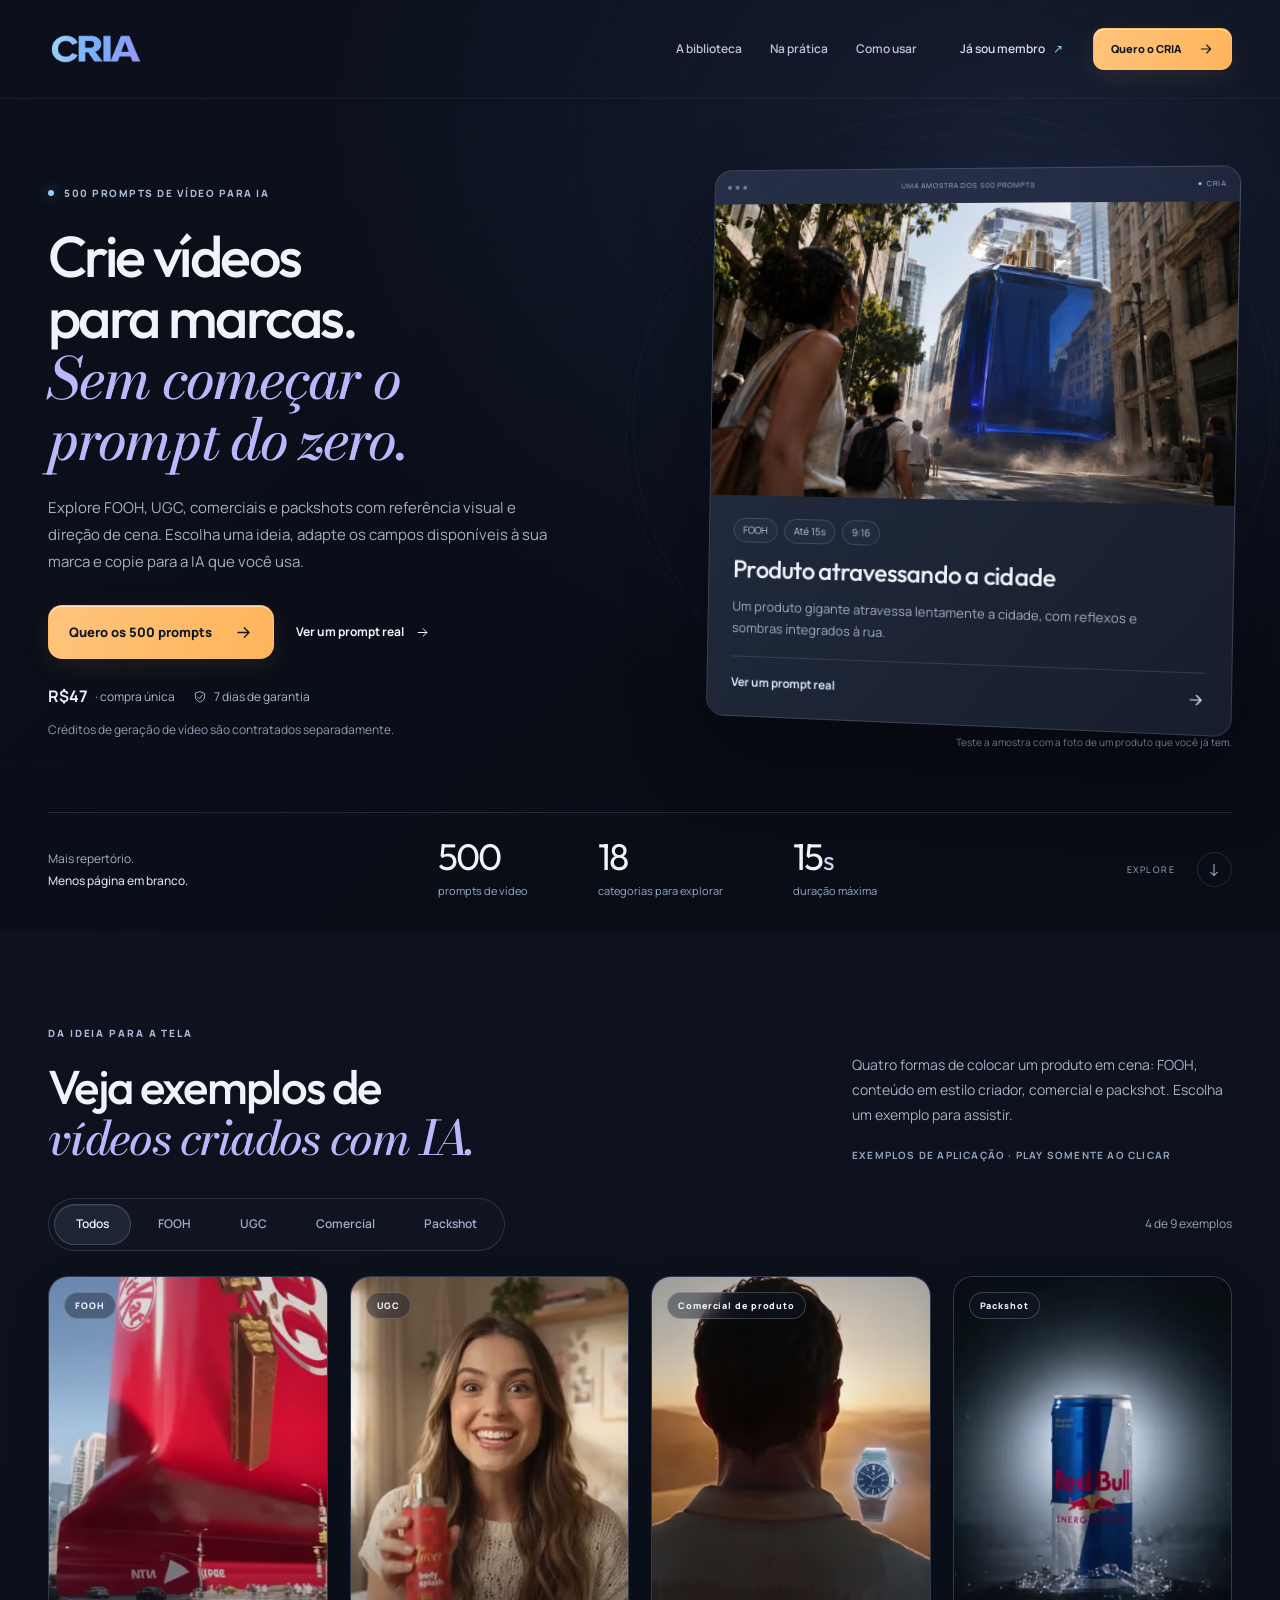
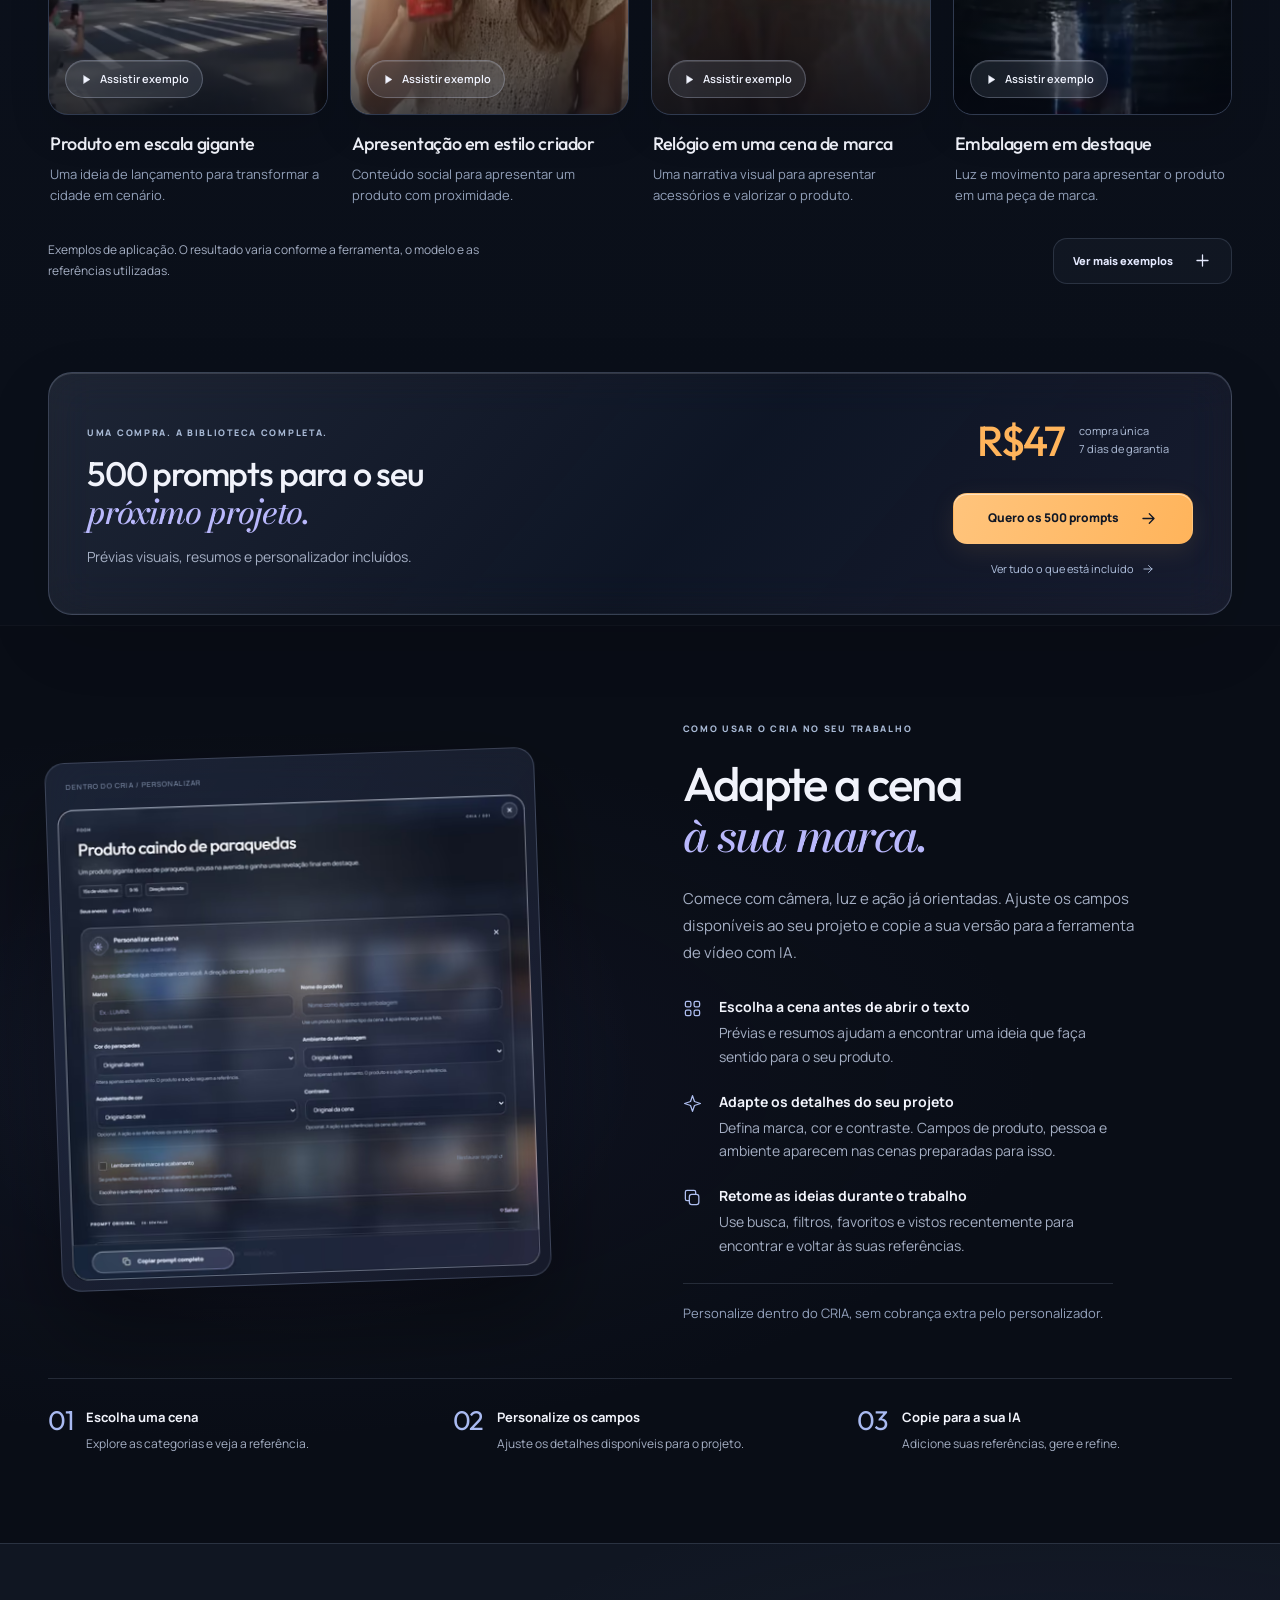
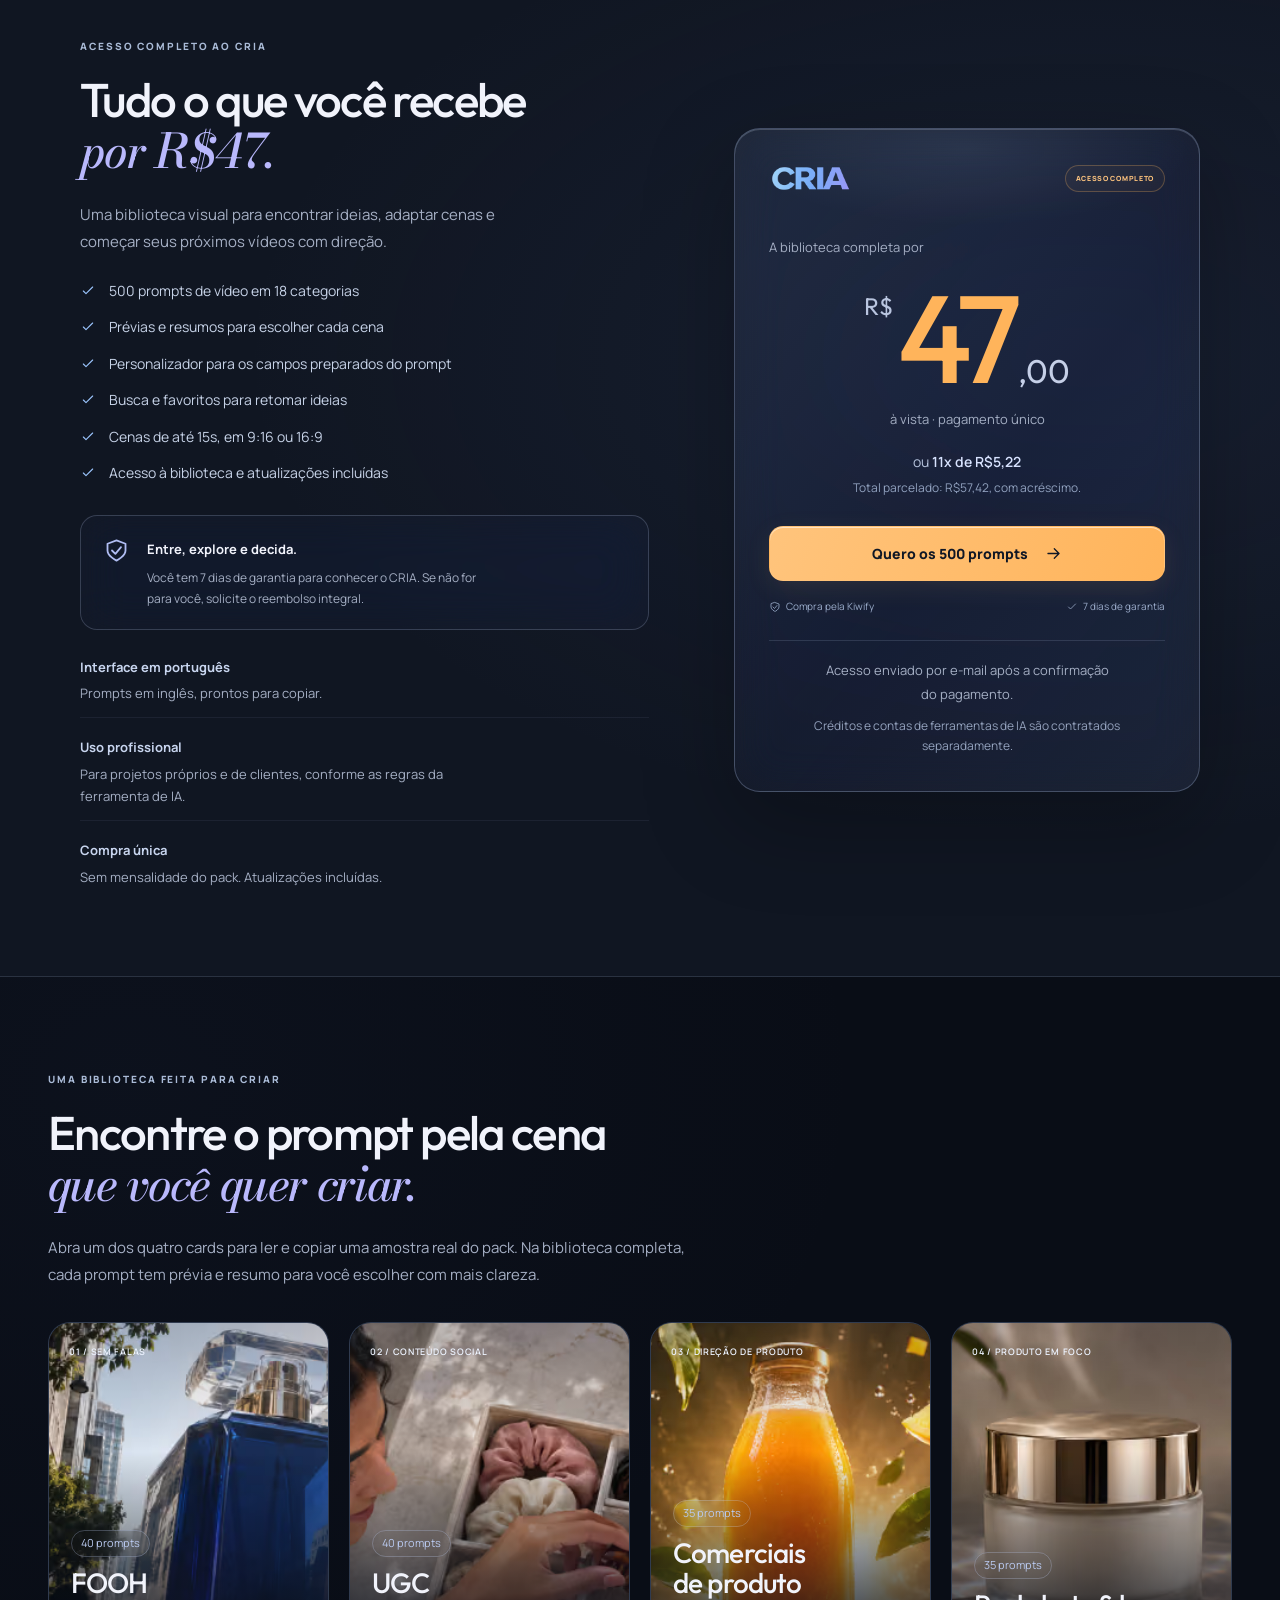
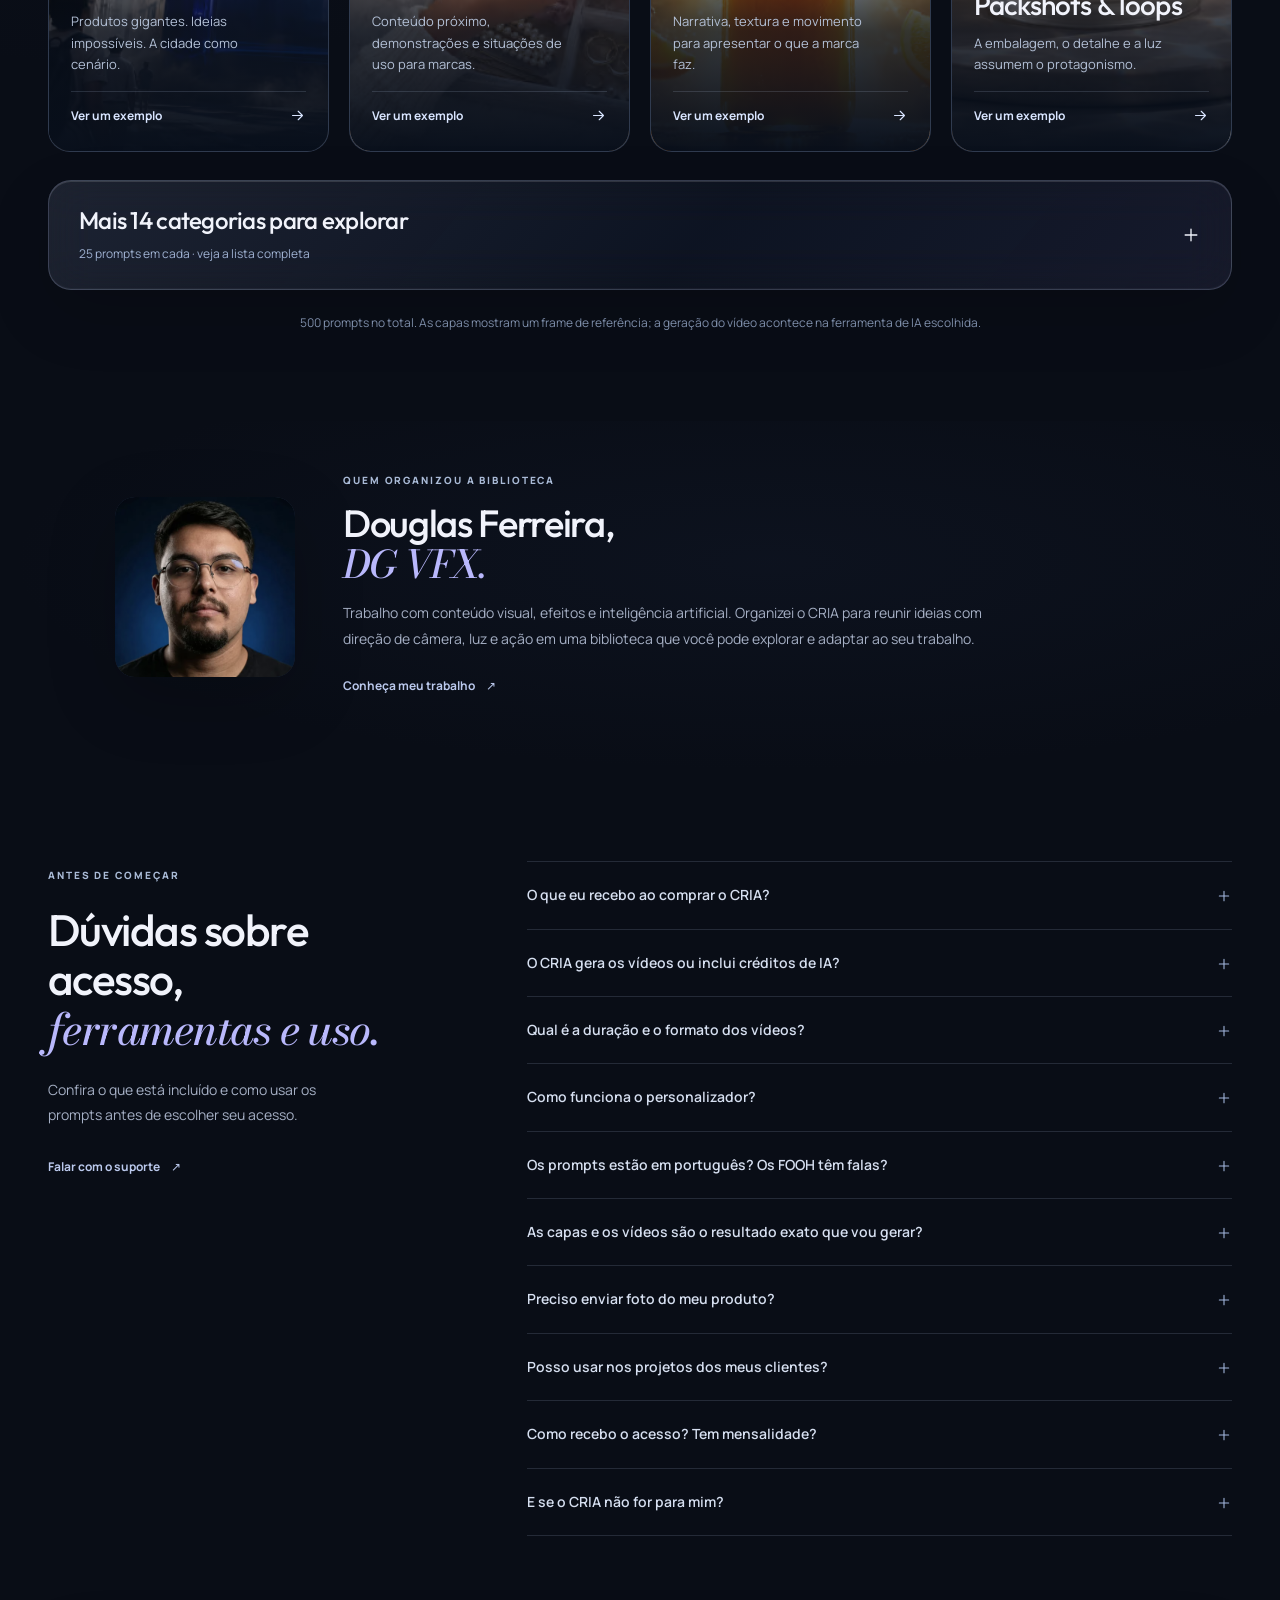
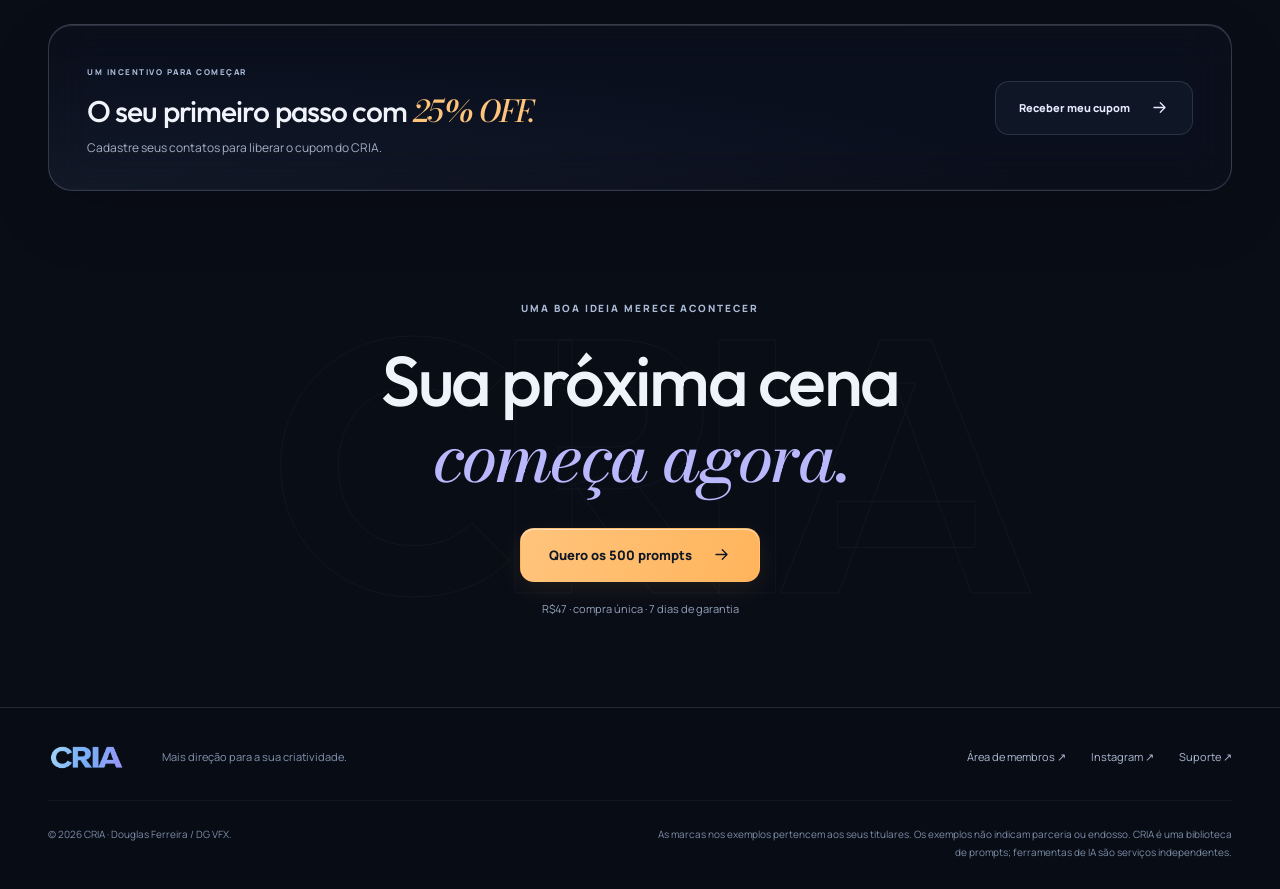
==== commit cce20bd4: "feat: clarify CRIA offer and add real prompt samples Rewrite the brand-focused copy, improve reading" ====
--- a/index.html
+++ b/index.html
@@ -1,158 +1,139 @@
-<!doctype html>
+<!DOCTYPE html>
+
 <html lang="pt-BR">
 <head>
-  <meta charset="utf-8">
-  <meta name="viewport" content="width=device-width, initial-scale=1">
-  <title>CRIA — 500 prompts de vídeo para IA | FOOH, UGC e produto</title>
-  <meta name="description" content="Crie com direção: 500 prompts de vídeo para IA, 18 categorias, prévias visuais e personalizador. FOOH, UGC, comerciais e packshots. Compra única de R$47.">
-  <meta name="robots" content="index, follow, max-image-preview:large">
-  <meta name="theme-color" content="#090d16">
-  <link rel="canonical" href="https://www.cria.club/">
-  <link rel="icon" href="favicon.svg" type="image/svg+xml">
-  <meta property="og:type" content="website">
-  <meta property="og:locale" content="pt_BR">
-  <meta property="og:site_name" content="CRIA">
-  <meta property="og:title" content="CRIA — 500 ideias. Uma nova direção para criar.">
-  <meta property="og:description" content="500 prompts de vídeo para IA. 18 categorias, prévias visuais e personalizador. Conheça o novo CRIA.">
-  <meta property="og:url" content="https://www.cria.club/">
-  <meta property="og:image" content="https://www.cria.club/media/cria500/social-cria-500.jpg">
-  <meta property="og:image:width" content="1200">
-  <meta property="og:image:height" content="630">
-  <meta property="og:image:alt" content="CRIA: biblioteca com 500 prompts de vídeo para IA em 18 categorias.">
-  <meta name="twitter:card" content="summary_large_image">
-  <meta name="twitter:title" content="CRIA — 500 prompts de vídeo para IA">
-  <meta name="twitter:description" content="Escolha uma ideia, personalize e crie. FOOH, UGC, comerciais e muito mais, com cenas de até 15 segundos.">
-  <meta name="twitter:image" content="https://www.cria.club/media/cria500/social-cria-500.jpg">
-  <meta name="twitter:image:alt" content="CRIA: biblioteca com 500 prompts de vídeo para IA em 18 categorias.">
-  <link rel="preload" href="media/fonts/outfit.6c18d579.woff2" as="font" type="font/woff2" crossorigin>
-  <link rel="stylesheet" href="styles.min.css?v=500.2">
-  <script type="application/ld+json">{"@context":"https://schema.org","@graph":[{"@type":"Organization","@id":"https://www.cria.club/#organization","name":"CRIA","url":"https://www.cria.club/","logo":{"@type":"ImageObject","url":"https://www.cria.club/media/cria500/logo-cria.webp"},"sameAs":["https://instagram.com/dg_vfx"]},{"@type":"WebSite","@id":"https://www.cria.club/#website","url":"https://www.cria.club/","name":"CRIA","inLanguage":"pt-BR","publisher":{"@id":"https://www.cria.club/#organization"}},{"@type":"WebPage","@id":"https://www.cria.club/#webpage","url":"https://www.cria.club/","name":"CRIA — 500 prompts de vídeo para IA","inLanguage":"pt-BR","isPartOf":{"@id":"https://www.cria.club/#website"},"about":{"@id":"https://www.cria.club/#product"},"description":"500 prompts de vídeo em 18 categorias, com prévias visuais, resumos e personalizador. FOOH, UGC, comerciais e packshots para criar com IA."},{"@type":"Product","@id":"https://www.cria.club/#product","name":"CRIA — 500 prompts de vídeo para IA","description":"Biblioteca digital com 500 prompts de vídeo em 18 categorias, cenas de até 15 segundos, prévias visuais, resumos e personalizador. Ferramentas e créditos de IA não incluídos.","image":["https://www.cria.club/media/cria500/social-cria-500.jpg"],"brand":{"@type":"Brand","name":"CRIA"},"category":"Biblioteca digital de prompts de vídeo para IA","offers":{"@type":"Offer","url":"https://pay.kiwify.com.br/7fTgGYD","priceCurrency":"BRL","price":"47.00","availability":"https://schema.org/InStock","seller":{"@id":"https://www.cria.club/#organization"}}}]}</script>
-  <script src="scripts.min.js?v=500.1" defer></script>
-</head>
+<meta charset="utf-8"/>
+<meta content="width=device-width, initial-scale=1" name="viewport"/>
+<title>CRIA — 500 prompts de vídeo para IA | FOOH, UGC e produto</title>
+<meta content="Crie vídeos para marcas com 500 prompts de IA. Explore FOOH, UGC, comerciais e packshots, com prévias e personalizador. Compra única de R$47." name="description"/>
+<meta content="index, follow, max-image-preview:large" name="robots"/>
+<meta content="#090d16" name="theme-color"/>
+<link href="https://www.cria.club/" rel="canonical"/>
+<link href="favicon.svg" rel="icon" type="image/svg+xml"/>
+<meta content="website" property="og:type"/>
+<meta content="pt_BR" property="og:locale"/>
+<meta content="CRIA" property="og:site_name"/>
+<meta content="CRIA — 500 prompts de vídeo para marcas" property="og:title"/>
+<meta content="Escolha a cena, adapte à sua marca e copie para sua IA. 18 categorias com prévias, resumos e personalizador." property="og:description"/>
+<meta content="https://www.cria.club/" property="og:url"/>
+<meta content="https://www.cria.club/media/cria500/social-cria-500.jpg" property="og:image"/>
+<meta content="1200" property="og:image:width"/>
+<meta content="630" property="og:image:height"/>
+<meta content="CRIA: biblioteca com 500 prompts de vídeo para IA em 18 categorias." property="og:image:alt"/>
+<meta content="summary_large_image" name="twitter:card"/>
+<meta content="CRIA — 500 prompts de vídeo para IA" name="twitter:title"/>
+<meta content="Escolha uma ideia, personalize e crie. FOOH, UGC, comerciais e muito mais, com cenas de até 15 segundos." name="twitter:description"/>
+<meta content="https://www.cria.club/media/cria500/social-cria-500.jpg" name="twitter:image"/>
+<meta content="CRIA: biblioteca com 500 prompts de vídeo para IA em 18 categorias." name="twitter:image:alt"/>
+<link as="font" crossorigin="" href="media/fonts/outfit.6c18d579.woff2" rel="preload" type="font/woff2"/>
+<link href="styles.min.css?v=500.3" rel="stylesheet"/>
+<script type="application/ld+json">{"@context":"https://schema.org","@graph":[{"@type":"Organization","@id":"https://www.cria.club/#organization","name":"CRIA","url":"https://www.cria.club/","logo":{"@type":"ImageObject","url":"https://www.cria.club/media/cria500/logo-cria.webp"},"sameAs":["https://instagram.com/dg_vfx"]},{"@type":"WebSite","@id":"https://www.cria.club/#website","url":"https://www.cria.club/","name":"CRIA","inLanguage":"pt-BR","publisher":{"@id":"https://www.cria.club/#organization"}},{"@type":"WebPage","@id":"https://www.cria.club/#webpage","url":"https://www.cria.club/","name":"CRIA — 500 prompts de vídeo para IA","inLanguage":"pt-BR","isPartOf":{"@id":"https://www.cria.club/#website"},"about":{"@id":"https://www.cria.club/#product"},"description":"500 prompts de vídeo em 18 categorias, com prévias visuais, resumos e personalizador. FOOH, UGC, comerciais e packshots para criar com IA."},{"@type":"Product","@id":"https://www.cria.club/#product","name":"CRIA — 500 prompts de vídeo para IA","description":"Biblioteca digital com 500 prompts de vídeo em 18 categorias, cenas de até 15 segundos, prévias visuais, resumos e personalizador. Ferramentas e créditos de IA não incluídos.","image":["https://www.cria.club/media/cria500/social-cria-500.jpg"],"brand":{"@type":"Brand","name":"CRIA"},"category":"Biblioteca digital de prompts de vídeo para IA","offers":{"@type":"Offer","url":"https://pay.kiwify.com.br/7fTgGYD","priceCurrency":"BRL","price":"47.00","availability":"https://schema.org/InStock","seller":{"@id":"https://www.cria.club/#organization"}}}]}</script>
+<script defer="" src="scripts.min.js?v=500.3"></script>
+<script defer="" src="sample-ui.min.js?v=500.3"></script></head>
 <body>
-  <noscript><img src="https://www.facebook.com/tr?id=1509642039730970&amp;ev=PageView&amp;noscript=1" width="1" height="1" alt="" hidden></noscript>
-  <a class="skip-link" href="#conteudo">Pular para o conteúdo</a>
-  <svg class="sprite" xmlns="http://www.w3.org/2000/svg" aria-hidden="true"><defs>
-    <symbol id="i-arrow" viewBox="0 0 24 24"><path d="M5 12h14m-6-6 6 6-6 6"/></symbol>
-    <symbol id="i-play" viewBox="0 0 24 24"><path d="m9 5 11 7-11 7Z"/></symbol>
-    <symbol id="i-check" viewBox="0 0 24 24"><path d="m5 12 4 4L19 6"/></symbol>
-    <symbol id="i-plus" viewBox="0 0 24 24"><path d="M12 5v14M5 12h14"/></symbol>
-    <symbol id="i-spark" viewBox="0 0 24 24"><path d="m12 2 2.5 7.5L22 12l-7.5 2.5L12 22l-2.5-7.5L2 12l7.5-2.5Z"/></symbol>
-    <symbol id="i-close" viewBox="0 0 24 24"><path d="m6 6 12 12M6 18 18 6"/></symbol>
-    <symbol id="i-shield" viewBox="0 0 24 24"><path d="m12 3 8 3v6c0 5-8 9-8 9s-8-4-8-9V6Z"/><path d="m8 12 3 3 5-6"/></symbol>
-    <symbol id="i-copy" viewBox="0 0 24 24"><rect x="8" y="8" width="12" height="13" rx="3"/><path d="M16 8V5a2 2 0 0 0-2-2H5a2 2 0 0 0-2 2v9a2 2 0 0 0 2 2h3"/></symbol>
-    <symbol id="i-grid" viewBox="0 0 24 24"><rect x="3" y="3" width="7" height="7" rx="2"/><rect x="14" y="3" width="7" height="7" rx="2"/><rect x="3" y="14" width="7" height="7" rx="2"/><rect x="14" y="14" width="7" height="7" rx="2"/></symbol>
-  </defs></svg>
-
-  <header class="site-header"><div class="header-inner container">
-    <a class="logo" href="#inicio" aria-label="CRIA, início"><img src="media/cria500/logo-cria.webp" width="112" height="42" alt="CRIA"></a>
-    <button class="menu-toggle" type="button" aria-controls="site-nav" aria-expanded="false" aria-label="Abrir menu"><span></span><span></span></button>
-    <nav class="site-nav" id="site-nav" aria-label="Navegação principal"><a href="#biblioteca">A biblioteca</a><a href="#resultados">Na prática</a><a href="#como-funciona">Como funciona</a><a class="member-link" href="https://cria-prompts.vercel.app/">Já sou membro <span aria-hidden="true">↗</span></a></nav>
-    <a class="button primary header-cta checkout-button" data-cta-position="header" href="https://pay.kiwify.com.br/7fTgGYD">Quero o CRIA<svg class="icon" aria-hidden="true"><use href="#i-arrow"></use></svg></a>
-  </div></header>
-
-  <main id="conteudo">
-    <section class="hero" id="inicio" aria-labelledby="hero-title">
-      <div class="hero-glow" aria-hidden="true"></div>
-      <div class="container hero-grid">
-        <div class="hero-copy">
-          <span class="eyebrow hero-enter"><span class="status-dot"></span> SEU PRÓXIMO VÍDEO COMEÇA AQUI</span>
-          <h1 id="hero-title" class="hero-enter">Crie vídeos com IA.<br>Comece com <em>direção.</em></h1>
-          <p class="hero-description hero-enter">500 prompts de vídeo para transformar boas ideias em cenas que merecem ser vistas. Escolha, personalize e leve para a sua IA.</p>
-          <div class="hero-actions hero-enter"><a class="button primary checkout-button" data-cta-position="hero" href="https://pay.kiwify.com.br/7fTgGYD">Quero criar com o CRIA<svg class="icon" aria-hidden="true"><use href="#i-arrow"></use></svg></a><a class="text-link" href="#resultados">Ver na prática <svg class="icon" aria-hidden="true"><use href="#i-play"></use></svg></a></div>
-          <div class="hero-terms hero-enter"><span><strong>R$47</strong> · compra única</span><span><svg class="icon" aria-hidden="true"><use href="#i-shield"></use></svg> 7 dias de garantia</span></div>
-          <p class="micro hero-enter">Ferramentas e créditos de IA contratados separadamente.</p>
-        </div>
-        <div class="hero-stage hero-enter" aria-label="Prévia da área de membros CRIA">
-          <div class="stage-orbit" aria-hidden="true"></div>
-          <div class="library-window glass"><div class="window-bar"><span class="window-dots" aria-hidden="true"><i></i><i></i><i></i></span><span>SEU ESPAÇO CRIATIVO</span><span class="window-live"><i></i> CRIA</span></div><picture class=""><source type="image/avif" srcset="media/cria500/library.e1470b91.768.avif 768w, media/cria500/library.e1470b91.1280.avif 1280w" sizes="(min-width: 1100px) 720px, (min-width: 700px) 80vw, 94vw"><source type="image/webp" srcset="media/cria500/library.e1470b91.768.webp 768w, media/cria500/library.e1470b91.1280.webp 1280w" sizes="(min-width: 1100px) 720px, (min-width: 700px) 80vw, 94vw"><img src="media/cria500/library.e1470b91.1280.webp" alt="Área de membros real do CRIA com busca, categorias e cards de referência dos prompts FOOH." width="1440" height="1000" loading="eager" decoding="async" fetchpriority="high"></picture></div>
-          <div class="floating-note glass"><span class="note-icon"><svg class="icon" aria-hidden="true"><use href="#i-spark"></use></svg></span><div>Uma ideia. Muitas possibilidades.<small>Prévias visuais + personalizador</small></div></div>
-          <span class="stage-caption">A biblioteca real, por dentro.</span>
-        </div>
-      </div>
-      <div class="container hero-bottom"><p>Mais repertório.<br><strong>Menos página em branco.</strong></p><dl class="hero-stats"><div><dt>500</dt><dd>prompts de vídeo</dd></div><div><dt>18</dt><dd>universos criativos</dd></div><div><dt>15<span>s</span></dt><dd>duração máxima</dd></div></dl><a class="scroll-cue" href="#resultados" aria-label="Explorar os exemplos">EXPLORE <span aria-hidden="true">↓</span></a></div>
-    </section>
-
-    <section class="examples-section section" id="resultados" aria-labelledby="examples-title"><div class="container">
-      <div class="section-heading reveal"><div><span class="eyebrow">DA IDEIA PARA A TELA</span><h2 id="examples-title">Dê o play nas<br><em>possibilidades.</em></h2></div><div class="section-intro"><p>De uma intervenção impossível na cidade a um produto apresentado com naturalidade. Veja exemplos de aplicação dos prompts.</p><span class="quiet-label">VÍDEOS DE EXEMPLO · CARREGAM AO CLICAR</span></div></div>
-      <div class="gallery-toolbar"><div class="gallery-filters" hidden aria-label="Filtrar exemplos"><button type="button" class="is-active" data-filter="all" aria-pressed="true">Todos</button><button type="button" data-filter="fooh" aria-pressed="false">FOOH</button><button type="button" data-filter="ugc" aria-pressed="false">UGC</button><button type="button" data-filter="packshot" aria-pressed="false">Packshot</button></div><span class="gallery-counter" aria-live="polite">8 exemplos</span></div>
-      <div class="video-grid"><article class="video-card reveal" data-category="fooh" style="--order:0">
-      <a class="video-open" href="media/cria500/fooh_kitkat.v500.mp4" data-video="media/cria500/fooh_kitkat.v500.mp4" data-title="O produto vira acontecimento" aria-label="FOOH Assistir exemplo: O produto vira acontecimento">
-        <picture><source type="image/avif" srcset="media/cria500/fooh_kitkat.v500.320.avif 320w, media/cria500/fooh_kitkat.v500.540.avif 540w" sizes="(max-width: 650px) 46vw, 23vw"><source type="image/webp" srcset="media/cria500/fooh_kitkat.v500.320.webp 320w, media/cria500/fooh_kitkat.v500.webp 540w" sizes="(max-width: 650px) 46vw, 23vw"><img src="media/cria500/fooh_kitkat.v500.webp" alt="Frame do exemplo de vídeo: o produto vira acontecimento" width="540" height="852" loading="lazy" decoding="async"></picture>
-        <span class="video-label">FOOH</span><span class="video-watch"><svg class="icon" aria-hidden="true"><use href="#i-play"></use></svg> Assistir exemplo</span>
-      </a><div class="video-caption"><h3>O produto vira acontecimento</h3><p>Uma intervenção em escala gigante, integrada à cidade.</p></div>
-    </article><article class="video-card reveal" data-category="ugc" style="--order:1">
-      <a class="video-open" href="media/cria500/ugc_body_splash.v500.mp4" data-video="media/cria500/ugc_body_splash.v500.mp4" data-title="Uma conversa com a sua marca" aria-label="UGC Assistir exemplo: Uma conversa com a sua marca">
-        <picture><source type="image/avif" srcset="media/cria500/ugc_body_splash.v500.320.avif 320w, media/cria500/ugc_body_splash.v500.540.avif 540w" sizes="(max-width: 650px) 46vw, 23vw"><source type="image/webp" srcset="media/cria500/ugc_body_splash.v500.320.webp 320w, media/cria500/ugc_body_splash.v500.webp 540w" sizes="(max-width: 650px) 46vw, 23vw"><img src="media/cria500/ugc_body_splash.v500.webp" alt="Frame do exemplo de vídeo: uma conversa com a sua marca" width="540" height="852" loading="lazy" decoding="async"></picture>
-        <span class="video-label">UGC</span><span class="video-watch"><svg class="icon" aria-hidden="true"><use href="#i-play"></use></svg> Assistir exemplo</span>
-      </a><div class="video-caption"><h3>Uma conversa com a sua marca</h3><p>Apresentação próxima, com linguagem de conteúdo social.</p></div>
-    </article><article class="video-card reveal" data-category="packshot" style="--order:2">
-      <a class="video-open" href="media/cria500/packshot_redbull.v500.mp4" data-video="media/cria500/packshot_redbull.v500.mp4" data-title="O produto no centro da cena" aria-label="Packshot Assistir exemplo: O produto no centro da cena">
-        <picture><source type="image/avif" srcset="media/cria500/packshot_redbull.v500.320.avif 320w, media/cria500/packshot_redbull.v500.540.avif 540w" sizes="(max-width: 650px) 46vw, 23vw"><source type="image/webp" srcset="media/cria500/packshot_redbull.v500.320.webp 320w, media/cria500/packshot_redbull.v500.webp 540w" sizes="(max-width: 650px) 46vw, 23vw"><img src="media/cria500/packshot_redbull.v500.webp" alt="Frame do exemplo de vídeo: o produto no centro da cena" width="540" height="852" loading="lazy" decoding="async"></picture>
-        <span class="video-label">Packshot</span><span class="video-watch"><svg class="icon" aria-hidden="true"><use href="#i-play"></use></svg> Assistir exemplo</span>
-      </a><div class="video-caption"><h3>O produto no centro da cena</h3><p>Luz, movimento e textura para valorizar a embalagem.</p></div>
-    </article><article class="video-card reveal" data-category="fooh" style="--order:3">
-      <a class="video-open" href="media/cria500/fooh_vans.v500.mp4" data-video="media/cria500/fooh_vans.v500.mp4" data-title="Uma ideia fora da escala" aria-label="FOOH Assistir exemplo: Uma ideia fora da escala">
-        <picture><source type="image/avif" srcset="media/cria500/fooh_vans.v500.320.avif 320w, media/cria500/fooh_vans.v500.540.avif 540w" sizes="(max-width: 650px) 46vw, 23vw"><source type="image/webp" srcset="media/cria500/fooh_vans.v500.320.webp 320w, media/cria500/fooh_vans.v500.webp 540w" sizes="(max-width: 650px) 46vw, 23vw"><img src="media/cria500/fooh_vans.v500.webp" alt="Frame do exemplo de vídeo: uma ideia fora da escala" width="540" height="852" loading="lazy" decoding="async"></picture>
-        <span class="video-label">FOOH</span><span class="video-watch"><svg class="icon" aria-hidden="true"><use href="#i-play"></use></svg> Assistir exemplo</span>
-      </a><div class="video-caption"><h3>Uma ideia fora da escala</h3><p>Surpresa visual com um produto que ocupa o espaço urbano.</p></div>
-    </article><article class="video-card reveal" data-category="fooh" style="--order:0">
-      <a class="video-open" href="media/cria500/fooh_whey.v500.mp4" data-video="media/cria500/fooh_whey.v500.mp4" data-title="Impacto de outro tamanho" aria-label="FOOH Assistir exemplo: Impacto de outro tamanho">
-        <picture><source type="image/avif" srcset="media/cria500/fooh_whey.v500.320.avif 320w, media/cria500/fooh_whey.v500.540.avif 540w" sizes="(max-width: 650px) 46vw, 23vw"><source type="image/webp" srcset="media/cria500/fooh_whey.v500.320.webp 320w, media/cria500/fooh_whey.v500.webp 540w" sizes="(max-width: 650px) 46vw, 23vw"><img src="media/cria500/fooh_whey.v500.webp" alt="Frame do exemplo de vídeo: impacto de outro tamanho" width="540" height="852" loading="lazy" decoding="async"></picture>
-        <span class="video-label">FOOH</span><span class="video-watch"><svg class="icon" aria-hidden="true"><use href="#i-play"></use></svg> Assistir exemplo</span>
-      </a><div class="video-caption"><h3>Impacto de outro tamanho</h3><p>O impossível encontra uma cena do cotidiano.</p></div>
-    </article><article class="video-card reveal" data-category="ugc" style="--order:1">
-      <a class="video-open" href="media/cria500/ugc_skincare.v500.mp4" data-video="media/cria500/ugc_skincare.v500.mp4" data-title="Rotina com presença de produto" aria-label="UGC Assistir exemplo: Rotina com presença de produto">
-        <picture><source type="image/avif" srcset="media/cria500/ugc_skincare.v500.320.avif 320w, media/cria500/ugc_skincare.v500.540.avif 540w" sizes="(max-width: 650px) 46vw, 23vw"><source type="image/webp" srcset="media/cria500/ugc_skincare.v500.320.webp 320w, media/cria500/ugc_skincare.v500.webp 540w" sizes="(max-width: 650px) 46vw, 23vw"><img src="media/cria500/ugc_skincare.v500.webp" alt="Frame do exemplo de vídeo: rotina com presença de produto" width="540" height="852" loading="lazy" decoding="async"></picture>
-        <span class="video-label">UGC</span><span class="video-watch"><svg class="icon" aria-hidden="true"><use href="#i-play"></use></svg> Assistir exemplo</span>
-      </a><div class="video-caption"><h3>Rotina com presença de produto</h3><p>Um contexto de uso simples para uma comunicação natural.</p></div>
-    </article><article class="video-card reveal" data-category="ugc" style="--order:2">
-      <a class="video-open" href="media/cria500/ugc_unboxing.v500.mp4" data-video="media/cria500/ugc_unboxing.v500.mp4" data-title="A experiência começa na caixa" aria-label="UGC Assistir exemplo: A experiência começa na caixa">
-        <picture><source type="image/avif" srcset="media/cria500/ugc_unboxing.v500.320.avif 320w, media/cria500/ugc_unboxing.v500.540.avif 540w" sizes="(max-width: 650px) 46vw, 23vw"><source type="image/webp" srcset="media/cria500/ugc_unboxing.v500.320.webp 320w, media/cria500/ugc_unboxing.v500.webp 540w" sizes="(max-width: 650px) 46vw, 23vw"><img src="media/cria500/ugc_unboxing.v500.webp" alt="Frame do exemplo de vídeo: a experiência começa na caixa" width="540" height="852" loading="lazy" decoding="async"></picture>
-        <span class="video-label">UGC</span><span class="video-watch"><svg class="icon" aria-hidden="true"><use href="#i-play"></use></svg> Assistir exemplo</span>
-      </a><div class="video-caption"><h3>A experiência começa na caixa</h3><p>Um unboxing que apresenta o produto em poucos segundos.</p></div>
-    </article><article class="video-card reveal" data-category="fooh" style="--order:3">
-      <a class="video-open" href="media/cria500/fooh_ballantines.v500.mp4" data-video="media/cria500/fooh_ballantines.v500.mp4" data-title="Uma intervenção que chama atenção" aria-label="FOOH Assistir exemplo: Uma intervenção que chama atenção">
-        <picture><source type="image/avif" srcset="media/cria500/fooh_ballantines.v500.320.avif 320w, media/cria500/fooh_ballantines.v500.540.avif 540w" sizes="(max-width: 650px) 46vw, 23vw"><source type="image/webp" srcset="media/cria500/fooh_ballantines.v500.320.webp 320w, media/cria500/fooh_ballantines.v500.webp 540w" sizes="(max-width: 650px) 46vw, 23vw"><img src="media/cria500/fooh_ballantines.v500.webp" alt="Frame do exemplo de vídeo: uma intervenção que chama atenção" width="540" height="852" loading="lazy" decoding="async"></picture>
-        <span class="video-label">FOOH</span><span class="video-watch"><svg class="icon" aria-hidden="true"><use href="#i-play"></use></svg> Assistir exemplo</span>
-      </a><div class="video-caption"><h3>Uma intervenção que chama atenção</h3><p>Uma marca ganha protagonismo em uma cena urbana.</p></div>
-    </article></div>
-      <div class="gallery-bottom"><p>Resultados variam conforme a ferramenta, o modelo e as referências utilizadas.</p><button class="button secondary" id="gallery-more" type="button" hidden aria-expanded="false">Ver mais exemplos <svg class="icon" aria-hidden="true"><use href="#i-plus"></use></svg></button></div>
-    </div></section>
-
-    <section class="library-section section" id="biblioteca" aria-labelledby="library-title"><div class="container">
-      <div class="library-intro reveal"><span class="eyebrow">UMA BIBLIOTECA FEITA PARA CRIAR</span><h2 id="library-title">Você vê a ideia.<br><em>O prompt vem depois.</em></h2><p>Cada cena tem uma prévia visual, um nome claro e um resumo. Encontre o que faz sentido para o seu projeto antes de abrir o texto.</p></div>
-      <div class="category-grid"><article class="category-card reveal" style="--order:0"><picture class=""><source type="image/avif" srcset="media/cria500/cria-001.61d5106f14.640.avif"><img src="media/cria500/cria-001.61d5106f14.640.webp" alt="Prévia de uma cena de FOOH da biblioteca CRIA" width="640" height="427" loading="lazy" decoding="async"></picture><div class="category-shade"></div><span class="category-index">01 / Sem falas</span><div class="category-copy"><span class="category-count">40 prompts</span><h3>FOOH</h3><p>Produtos gigantes. Ideias impossíveis. A cidade como cenário.</p></div></article><article class="category-card reveal" style="--order:1"><picture class=""><source type="image/avif" srcset="media/cria500/cria-331.2678b17c42.640.avif"><img src="media/cria500/cria-331.2678b17c42.640.webp" alt="Prévia de uma cena de UGC da biblioteca CRIA" width="640" height="427" loading="lazy" decoding="async"></picture><div class="category-shade"></div><span class="category-index">02 / Conteúdo social</span><div class="category-copy"><span class="category-count">40 prompts</span><h3>UGC</h3><p>Conteúdo próximo, demonstrações e situações de uso para marcas.</p></div></article><article class="category-card reveal" style="--order:2"><picture class=""><source type="image/avif" srcset="media/cria500/cria-022.594b2132ac.640.avif"><img src="media/cria500/cria-022.594b2132ac.640.webp" alt="Prévia de uma cena de Comerciais de produto da biblioteca CRIA" width="640" height="427" loading="lazy" decoding="async"></picture><div class="category-shade"></div><span class="category-index">03 / Direção de produto</span><div class="category-copy"><span class="category-count">35 prompts</span><h3>Comerciais de produto</h3><p>Narrativa, textura e movimento para apresentar o que a marca faz.</p></div></article><article class="category-card reveal" style="--order:3"><picture class=""><source type="image/avif" srcset="media/cria500/cria-366.b77b5d6d0d.640.avif"><img src="media/cria500/cria-366.b77b5d6d0d.640.webp" alt="Prévia de uma cena de Packshots & loops da biblioteca CRIA" width="640" height="427" loading="lazy" decoding="async"></picture><div class="category-shade"></div><span class="category-index">04 / Produto em foco</span><div class="category-copy"><span class="category-count">35 prompts</span><h3>Packshots & loops</h3><p>A embalagem, o detalhe e a luz assumem o protagonismo.</p></div></article></div>
-      <div class="other-categories glass reveal"><div><span class="eyebrow">EXPANDA O REPERTÓRIO</span><h3>Mais 14 universos.<br>25 prompts em cada.</h3><p>De histórias íntimas a mundos que só a imaginação alcança.</p></div><ul><li>VFX & transformação<span>25</span></li><li>Cinematic pessoa<span>25</span></li><li>Brand storytelling<span>25</span></li><li>Animação & fantasia<span>25</span></li><li>Atmosférico & sci-fi<span>25</span></li><li>Lifestyle & rotina<span>25</span></li><li>Drone & aerial<span>25</span></li><li>Épico & grande escala<span>25</span></li><li>Esporte & ação<span>25</span></li><li>Romance & emocional<span>25</span></li><li>Horror & suspense<span>25</span></li><li>Microcinema & curta<span>25</span></li><li>Tutorial & how-to<span>25</span></li><li>Natureza & wildlife<span>25</span></li></ul></div>
-      <p class="library-footnote">500 prompts no total. Capas ilustram um frame da cena e servem como referência visual.</p>
-    </div></section>
-
-    <section class="personalizer-section section" aria-labelledby="personalizer-title"><div class="container personalizer-grid">
-      <div class="personalizer-visual reveal"><div class="personalizer-halo" aria-hidden="true"></div><div class="personalizer-window glass"><span class="window-label">DENTRO DO CRIA / PERSONALIZAR</span><picture class=""><source type="image/avif" srcset="media/cria500/personalizer.e8572cfc.480.avif 480w, media/cria500/personalizer.e8572cfc.960.avif 960w" sizes="(min-width: 900px) 430px, 90vw"><source type="image/webp" srcset="media/cria500/personalizer.e8572cfc.480.webp 480w, media/cria500/personalizer.e8572cfc.960.webp 960w" sizes="(min-width: 900px) 430px, 90vw"><img src="media/cria500/personalizer.e8572cfc.960.webp" alt="Prompt FOOH aberto na biblioteca CRIA, com resumo, texto e campos do personalizador." width="1070" height="1000" loading="lazy" decoding="async"></picture></div><div class="personalizer-stamp glass"><svg class="icon" aria-hidden="true"><use href="#i-check"></use></svg> <span>A ideia continua.<br><strong>A direção fica sua.</strong></span></div></div>
-      <div class="personalizer-copy reveal"><span class="eyebrow">UM PONTO DE PARTIDA COM A SUA CARA</span><h2 id="personalizer-title">O prompt é pronto.<br><em>A marca é sua.</em></h2><p>Use o personalizador para ajustar os campos preparados em cada cena. Copie a sua versão ou volte ao original em um clique.</p><ul class="feature-list"><li><svg class="icon" aria-hidden="true"><use href="#i-spark"></use></svg><div><h3>Marca e acabamento</h3><p>Defina o projeto, a direção de cor e o contraste.</p></div></li><li><svg class="icon" aria-hidden="true"><use href="#i-grid"></use></svg><div><h3>Referências da sua cena</h3><p>Campos de produto, pessoa e outros detalhes aparecem quando o prompt oferece essa adaptação.</p></div></li><li><svg class="icon" aria-hidden="true"><use href="#i-copy"></use></svg><div><h3>Pronto para copiar</h3><p>Abra o card, leia o resumo e leve o prompt para a IA que você usa.</p></div></li></ul><p class="small-note">Funciona na própria biblioteca, sem API paga. A geração de vídeo é feita na sua ferramenta de IA.</p></div>
-    </div></section>
-
-    <section class="workflow-section section" id="como-funciona" aria-labelledby="workflow-title"><div class="container"><div class="section-heading reveal"><div><span class="eyebrow">DO REPERTÓRIO À CRIAÇÃO</span><h2 id="workflow-title">Seu fluxo criativo,<br><em>mais direto.</em></h2></div><p class="section-intro">Para criadores, profissionais de conteúdo e marcas que querem chegar à ideia com mais clareza.</p></div><div class="steps-grid">
-      <article class="step glass reveal"><span class="step-number">01</span><span class="step-label">ESCOLHA</span><h3>Encontre a sua cena.</h3><p>Explore as categorias ou busque uma ideia. Salve os favoritos e retome o que viu recentemente.</p><div class="step-bottom">500 ideias para começar <svg class="icon" aria-hidden="true"><use href="#i-grid"></use></svg></div></article>
-      <article class="step glass reveal" style="--order:1"><span class="step-number">02</span><span class="step-label">PERSONALIZE</span><h3>Traga para o seu projeto.</h3><p>Leia o resumo, confira a direção e ajuste os campos disponíveis para a sua marca ou referência.</p><div class="step-bottom">A sua versão, sem complicar <svg class="icon" aria-hidden="true"><use href="#i-spark"></use></svg></div></article>
-      <article class="step glass reveal" style="--order:2"><span class="step-number">03</span><span class="step-label">CRIE</span><h3>Copie. Gere. Refine.</h3><p>Cole o prompt na ferramenta de vídeo com IA escolhida, adicione as referências e refine o resultado.</p><div class="step-bottom">Cenas pensadas para até 15s <svg class="icon" aria-hidden="true"><use href="#i-play"></use></svg></div></article>
-    </div><div class="direction-note reveal"><span class="direction-line" aria-hidden="true"></span><p>Mais do que uma ideia solta: <strong>câmera, luz, ação, ritmo e acabamento</strong> orientam a cena.</p><span class="direction-line" aria-hidden="true"></span></div></div></section>
-
-    <section class="creator-section section" aria-labelledby="creator-title"><div class="container creator-grid"><div class="creator-portrait reveal"><picture class=""><source type="image/avif" srcset="media/cria500/creator.ea929724.480.avif"><img src="media/cria500/creator.ea929724.480.webp" alt="Douglas Ferreira, DG VFX, criador do CRIA." width="480" height="600" loading="lazy" decoding="async"></picture><span class="portrait-label glass">DOUGLAS FERREIRA <small>DG VFX / CRIADOR DO CRIA</small></span></div><div class="creator-copy reveal"><span class="eyebrow">FEITO POR QUEM CRIA</span><h2 id="creator-title">Repertório de quem<br><em>pensa em cena.</em></h2><p>Sou Douglas Ferreira, o DG VFX. Trabalho com conteúdo visual, efeitos e inteligência artificial. O CRIA reúne ideias com direção para ajudar você a sair do “o que eu posso fazer?” e começar a construir.</p><p>Esta nova versão é focada em vídeo: uma experiência visual para encontrar, adaptar e colocar as ideias em movimento.</p><a class="text-link" href="https://instagram.com/dg_vfx" target="_blank" rel="noopener noreferrer">Conheça meu trabalho <span aria-hidden="true">↗</span></a></div></div></section>
-
-    <section class="offer-section section" id="acesso" aria-labelledby="offer-title"><div class="container offer-grid"><div class="offer-copy reveal"><span class="eyebrow">SEU PRÓXIMO PASSO CRIATIVO</span><h2 id="offer-title">500 pontos de partida.<br><em>Um só CRIA.</em></h2><p>Uma biblioteca para voltar sempre que um projeto pedir uma nova ideia. Escolha o seu universo e comece.</p><ul class="included-list"><li><svg class="icon" aria-hidden="true"><use href="#i-check"></use></svg> 500 prompts de vídeo em 18 categorias</li><li><svg class="icon" aria-hidden="true"><use href="#i-check"></use></svg> Prévias visuais e resumos em todos os prompts</li><li><svg class="icon" aria-hidden="true"><use href="#i-check"></use></svg> Personalizador com campos prontos para adaptar</li><li><svg class="icon" aria-hidden="true"><use href="#i-check"></use></svg> Busca, filtros, favoritos e vistos recentemente</li><li><svg class="icon" aria-hidden="true"><use href="#i-check"></use></svg> Cenas de até 15s, em 9:16 ou 16:9</li><li><svg class="icon" aria-hidden="true"><use href="#i-check"></use></svg> Acesso à biblioteca e atualizações incluídas</li></ul><div class="guarantee-note glass"><svg class="icon" aria-hidden="true"><use href="#i-shield"></use></svg><div><strong>Entre, explore e decida.</strong><p>Você tem 7 dias de garantia para conhecer o CRIA. Se não for para você, solicite o reembolso integral.</p></div></div></div>
-      <div class="offer-card glass reveal"><div class="offer-top"><img src="media/cria500/logo-cria.webp" width="96" height="36" alt="CRIA"><span class="pill">ACESSO COMPLETO</span></div><p class="offer-label">Sua próxima ideia começa por</p><div class="price"><span>R$</span><strong>47</strong><span>,00</span></div><p class="price-caption">à vista · pagamento único</p><div class="installments">ou <strong>11x de R$5,22</strong><small>Total parcelado: R$57,42, com acréscimo.</small></div><a class="button primary checkout-button" data-cta-position="offer" href="https://pay.kiwify.com.br/7fTgGYD">Quero meu acesso completo<svg class="icon" aria-hidden="true"><use href="#i-arrow"></use></svg></a><div class="payment-trust"><span><svg class="icon" aria-hidden="true"><use href="#i-shield"></use></svg> Compra pela Kiwify</span><span><svg class="icon" aria-hidden="true"><use href="#i-check"></use></svg> 7 dias de garantia</span></div><div class="offer-divider"></div><p class="offer-delivery">Acesso enviado por e-mail após a confirmação do pagamento.</p><p class="small-note">Sem mensalidade do CRIA. Contas e créditos de ferramentas de IA são contratados separadamente.</p></div>
-    </div></section>
-
-    <section class="faq-section section" id="duvidas" aria-labelledby="faq-title"><div class="container faq-grid"><div class="faq-heading reveal"><span class="eyebrow">ANTES DE COMEÇAR</span><h2 id="faq-title">Tudo claro.<br><em>Vamos criar?</em></h2><p>As respostas para escolher o CRIA com tranquilidade.</p><a class="text-link" href="https://wa.me/555180328211?text=Ol%C3%A1%21%20Tenho%20uma%20d%C3%BAvida%20sobre%20o%20CRIA." target="_blank" rel="noopener noreferrer">Falar com o suporte <span aria-hidden="true">↗</span></a></div><div class="faq-list reveal"><details class="faq-item"><summary>O que eu recebo ao comprar o CRIA?<svg class="icon" aria-hidden="true"><use href="#i-plus"></use></svg></summary><div class="faq-answer"><p>Acesso à biblioteca com 500 prompts de vídeo em 18 categorias, uma prévia visual e um resumo por prompt, personalizador, busca, filtros, favoritos e histórico recente. Você escolhe uma ideia, abre o prompt e copia para usar na sua ferramenta de IA.</p></div></details><details class="faq-item"><summary>O CRIA gera os vídeos ou inclui créditos de IA?<svg class="icon" aria-hidden="true"><use href="#i-plus"></use></svg></summary><div class="faq-answer"><p>O CRIA é uma biblioteca de prompts. A geração acontece na ferramenta de vídeo com IA que você escolher. Contas, assinaturas e créditos dessas ferramentas são contratados separadamente e não estão incluídos no valor do pack.</p></div></details><details class="faq-item"><summary>Qual é a duração e o formato dos vídeos?<svg class="icon" aria-hidden="true"><use href="#i-plus"></use></svg></summary><div class="faq-answer"><p>Todos os prompts foram adaptados para vídeos de até 15 segundos; alguns loops são mais curtos. São 350 prompts em 9:16 e 150 em 16:9. O formato horizontal fica nas categorias Cinematic pessoa, Animação & fantasia, Atmosférico & sci-fi, Drone & aerial, Microcinema & curta e Esporte & ação.</p></div></details><details class="faq-item"><summary>Como funciona o personalizador?<svg class="icon" aria-hidden="true"><use href="#i-plus"></use></svg></summary><div class="faq-answer"><p>Você pode ajustar os campos preparados em cada prompt, como marca ou projeto, acabamento de cor e contraste. Prompts com referências específicas também oferecem campos de produto ou pessoa, e alguns incluem ambiente, cor de destaque ou informações verificadas. O texto é montado na própria página, sem API paga. Ele não reescreve qualquer pedido livre com IA. Você pode restaurar o original a qualquer momento.</p></div></details><details class="faq-item"><summary>Os prompts estão em português? Os FOOH têm falas?<svg class="icon" aria-hidden="true"><use href="#i-plus"></use></svg></summary><div class="faq-answer"><p>A interface e os resumos estão em português. Os prompts são escritos em inglês, com instruções de diálogo em português brasileiro quando a cena pede. Todos os 40 prompts de FOOH são sem falas, narração, vozes ao fundo ou canto.</p></div></details><details class="faq-item"><summary>As capas e os vídeos são o resultado exato que vou gerar?<svg class="icon" aria-hidden="true"><use href="#i-plus"></use></svg></summary><div class="faq-answer"><p>As capas são referências de um único frame para ajudar a entender a ideia. Os vídeos desta página são exemplos de aplicação e não correspondem necessariamente a cada capa. O resultado varia conforme a IA, o modelo, os parâmetros e as referências utilizadas. Não há promessa de reprodução idêntica.</p></div></details><details class="faq-item"><summary>Preciso enviar foto do meu produto?<svg class="icon" aria-hidden="true"><use href="#i-plus"></use></svg></summary><div class="faq-answer"><p>Depende da cena e da ferramenta escolhida. Quando o prompt pede uma referência, use uma imagem nítida do produto, pessoa ou embalagem e confira como sua IA aceita esse material. Para trabalhos de marca, revise a fidelidade da embalagem, logotipos e detalhes antes de publicar.</p></div></details><details class="faq-item"><summary>Posso usar nos projetos dos meus clientes?<svg class="icon" aria-hidden="true"><use href="#i-plus"></use></svg></summary><div class="faq-answer"><p>Sim. Você pode usar os prompts em projetos pessoais e profissionais, inclusive para clientes. Confira também as regras de uso comercial da ferramenta de IA escolhida e os direitos sobre marcas, pessoas, músicas e materiais de referência. O acesso à biblioteca é individual.</p></div></details><details class="faq-item"><summary>Como recebo o acesso? Tem mensalidade?<svg class="icon" aria-hidden="true"><use href="#i-plus"></use></svg></summary><div class="faq-answer"><p>Depois da confirmação do pagamento na Kiwify, você recebe as instruções de acesso pelo e-mail informado na compra. A compra do CRIA é única, sem mensalidade do pack, e inclui as atualizações. As condições de parcelamento são exibidas no checkout.</p></div></details><details class="faq-item"><summary>E se o CRIA não for para mim?<svg class="icon" aria-hidden="true"><use href="#i-plus"></use></svg></summary><div class="faq-answer"><p>Você tem 7 dias de garantia para conhecer o material. Se quiser solicitar o reembolso nesse prazo, use as instruções da compra na Kiwify ou entre em contato com o suporte. A devolução é integral, conforme a garantia da oferta.</p></div></details></div></div></section>
-
-    <section class="coupon-invite-section" id="lead-invite"><div class="container"><div class="coupon-invite glass reveal"><div><span class="eyebrow">UM INCENTIVO PARA COMEÇAR</span><h2>O seu primeiro passo com <em>25% OFF.</em></h2><p>Cadastre seus contatos para liberar o cupom do CRIA.</p></div><button class="button secondary" type="button" data-open-coupon>Receber meu cupom <svg class="icon" aria-hidden="true"><use href="#i-arrow"></use></svg></button></div></div></section>
-    <section class="final-section section" id="final-cta" aria-labelledby="final-title"><div class="container"><div class="final-mark" aria-hidden="true">CRIA</div><span class="eyebrow reveal">UMA BOA IDEIA MERECE ACONTECER</span><h2 id="final-title" class="reveal">Sua próxima cena<br><em>começa agora.</em></h2><div class="reveal"><a class="button primary checkout-button" data-cta-position="final" href="https://pay.kiwify.com.br/7fTgGYD">Começar a criar<svg class="icon" aria-hidden="true"><use href="#i-arrow"></use></svg></a><p>R$47 · compra única · 7 dias de garantia</p></div></div></section>
-  </main>
-  <footer class="site-footer"><div class="container"><div class="footer-top"><a class="logo" href="#inicio" aria-label="CRIA, voltar ao início"><img src="media/cria500/logo-cria.webp" width="112" height="42" alt="CRIA"></a><p>Mais direção para a sua criatividade.</p><div><a href="https://cria-prompts.vercel.app/">Área de membros ↗</a><a href="https://instagram.com/dg_vfx" target="_blank" rel="noopener noreferrer">Instagram ↗</a><a href="https://wa.me/555180328211" target="_blank" rel="noopener noreferrer">Suporte ↗</a></div></div><div class="footer-bottom"><p>© 2026 CRIA · Douglas Ferreira / DG VFX.</p><p>As marcas nos exemplos pertencem aos seus titulares. Os exemplos não indicam parceria ou endosso. CRIA é uma biblioteca de prompts; ferramentas de IA são serviços independentes.</p></div></div></footer>
-  <aside class="sticky-cta glass" id="sticky-cta" aria-label="Comprar acesso ao CRIA" hidden><div><strong>CRIA <span>500 prompts de vídeo</span></strong><small>R$47 · compra única</small></div><a class="button primary checkout-button" data-cta-position="sticky" href="https://pay.kiwify.com.br/7fTgGYD">Garantir meu acesso<svg class="icon" aria-hidden="true"><use href="#i-arrow"></use></svg></a></aside>
-  <dialog class="media-dialog" id="media-dialog" aria-labelledby="media-title"><div class="media-shell glass"><div class="media-top"><h2 id="media-title">Exemplo de vídeo</h2><button class="icon-button" id="media-close" type="button" aria-label="Fechar vídeo"><svg class="icon" aria-hidden="true"><use href="#i-close"></use></svg></button></div><video id="example-player" controls playsinline preload="none" aria-label="Vídeo de exemplo do CRIA"></video><p class="media-status" role="status" hidden>Não foi possível reproduzir. <a href="#" id="media-fallback">Abrir o arquivo de vídeo</a></p><p class="media-disclaimer">Exemplo de aplicação. O resultado varia conforme a IA e as referências.</p></div></dialog>
-  <div aria-describedby="coupon-description" aria-labelledby="coupon-title" aria-modal="true" class="coupon-overlay" hidden="" id="coupon-overlay" role="dialog">
+<noscript><img alt="" height="1" hidden="" src="https://www.facebook.com/tr?id=1509642039730970&amp;ev=PageView&amp;noscript=1" width="1"/></noscript>
+<a class="skip-link" href="#conteudo">Pular para o conteúdo</a>
+<svg aria-hidden="true" class="sprite" xmlns="http://www.w3.org/2000/svg"><defs>
+<symbol id="i-arrow" viewbox="0 0 24 24"><path d="M5 12h14m-6-6 6 6-6 6"></path></symbol>
+<symbol id="i-play" viewbox="0 0 24 24"><path d="m9 5 11 7-11 7Z"></path></symbol>
+<symbol id="i-check" viewbox="0 0 24 24"><path d="m5 12 4 4L19 6"></path></symbol>
+<symbol id="i-plus" viewbox="0 0 24 24"><path d="M12 5v14M5 12h14"></path></symbol>
+<symbol id="i-spark" viewbox="0 0 24 24"><path d="m12 2 2.5 7.5L22 12l-7.5 2.5L12 22l-2.5-7.5L2 12l7.5-2.5Z"></path></symbol>
+<symbol id="i-close" viewbox="0 0 24 24"><path d="m6 6 12 12M6 18 18 6"></path></symbol>
+<symbol id="i-shield" viewbox="0 0 24 24"><path d="m12 3 8 3v6c0 5-8 9-8 9s-8-4-8-9V6Z"></path><path d="m8 12 3 3 5-6"></path></symbol>
+<symbol id="i-copy" viewbox="0 0 24 24"><rect height="13" rx="3" width="12" x="8" y="8"></rect><path d="M16 8V5a2 2 0 0 0-2-2H5a2 2 0 0 0-2 2v9a2 2 0 0 0 2 2h3"></path></symbol>
+<symbol id="i-grid" viewbox="0 0 24 24"><rect height="7" rx="2" width="7" x="3" y="3"></rect><rect height="7" rx="2" width="7" x="14" y="3"></rect><rect height="7" rx="2" width="7" x="3" y="14"></rect><rect height="7" rx="2" width="7" x="14" y="14"></rect></symbol>
+</defs></svg>
+<header class="site-header"><div class="header-inner container">
+<a aria-label="CRIA, início" class="logo" href="#inicio"><img alt="CRIA" height="42" src="media/cria500/logo-cria.webp" width="112"/></a>
+<button aria-controls="site-nav" aria-expanded="false" aria-label="Abrir menu" class="menu-toggle" type="button"><span></span><span></span></button>
+<nav aria-label="Navegação principal" class="site-nav" id="site-nav"><a href="#biblioteca">A biblioteca</a><a href="#resultados">Na prática</a><a href="#como-funciona">Como usar</a><a class="member-link" href="https://cria-prompts.vercel.app/">Já sou membro <span aria-hidden="true">↗</span></a></nav>
+<a class="button primary header-cta checkout-button" data-cta-position="header" href="https://pay.kiwify.com.br/7fTgGYD">Quero o CRIA <svg aria-hidden="true" class="icon"><use href="#i-arrow"></use></svg></a>
+</div></header>
+<main id="conteudo"><section aria-labelledby="hero-title" class="hero" id="inicio">
+<div aria-hidden="true" class="hero-glow"></div>
+<div class="container hero-grid">
+<div class="hero-copy">
+<span class="eyebrow hero-enter"><span class="status-dot"></span> 500 PROMPTS DE VÍDEO PARA IA</span>
+<h1 class="hero-enter" id="hero-title">Crie vídeos para marcas.<br/><em>Sem começar o prompt do zero.</em></h1>
+<p class="hero-description hero-enter">Explore FOOH, UGC, comerciais e packshots com referência visual e direção de cena. Escolha uma ideia, adapte os campos disponíveis à sua marca e copie para a IA que você usa.</p>
+<div class="hero-actions hero-enter"><a class="button primary checkout-button" data-cta-position="hero" href="https://pay.kiwify.com.br/7fTgGYD">Quero os 500 prompts<svg aria-hidden="true" class="icon"><use href="#i-arrow"></use></svg></a><a class="text-link sample-open" data-sample="cria-004" href="amostras.html#cria-004">Ver um prompt real <svg aria-hidden="true" class="icon"><use href="#i-arrow"></use></svg></a></div>
+<div class="hero-terms hero-enter"><span><strong>R$47</strong> · compra única</span><span><svg aria-hidden="true" class="icon"><use href="#i-shield"></use></svg> 7 dias de garantia</span></div>
+<p class="micro hero-enter">Créditos de geração de vídeo são contratados separadamente.</p>
+</div>
+<div aria-label="Amostra real de um prompt da biblioteca CRIA" class="hero-stage hero-enter"><div aria-hidden="true" class="stage-orbit"></div>
+<a class="featured-sample library-window glass sample-open" data-sample="cria-004" href="amostras.html#cria-004">
+<div class="window-bar"><span aria-hidden="true" class="window-dots"><i></i><i></i><i></i></span><span>UMA AMOSTRA DOS 500 PROMPTS</span><span class="window-live"><i></i> CRIA</span></div>
+<picture class=""><source srcset="media/cria500/cria-004.d0df132136.640.avif" type="image/avif"/><img alt="Referência visual do prompt Produto atravessando a cidade." decoding="async" fetchpriority="high" height="427" loading="eager" src="media/cria500/cria-004.d0df132136.640.webp" width="640"/></picture>
+<div class="featured-copy"><div class="sample-tags"><span>FOOH</span><span>Até 15s</span><span>9:16</span></div><h2>Produto atravessando a cidade</h2><p>Um produto gigante atravessa lentamente a cidade, com reflexos e sombras integrados à rua.</p><span class="featured-action">Ver um prompt real <svg aria-hidden="true" class="icon"><use href="#i-arrow"></use></svg></span></div>
+</a><span class="stage-caption">Teste a amostra com a foto de um produto que você já tem.</span></div>
+</div>
+<div class="container hero-bottom"><p>Mais repertório.<br/><strong>Menos página em branco.</strong></p><dl class="hero-stats"><div><dt>500</dt><dd>prompts de vídeo</dd></div><div><dt>18</dt><dd>categorias para explorar</dd></div><div><dt>15<span>s</span></dt><dd>duração máxima</dd></div></dl><a aria-label="Explorar os exemplos" class="scroll-cue" href="#resultados">EXPLORE <span aria-hidden="true">↓</span></a></div>
+</section><section aria-labelledby="examples-title" class="examples-section section" id="resultados"><div class="container">
+<div class="section-heading reveal"><div><span class="eyebrow">DA IDEIA PARA A TELA</span><h2 id="examples-title">Veja exemplos de<br/><em>vídeos criados com IA.</em></h2></div><div class="section-intro"><p>Quatro formas de colocar um produto em cena: FOOH, conteúdo em estilo criador, comercial e packshot. Escolha um exemplo para assistir.</p><span class="quiet-label">EXEMPLOS DE APLICAÇÃO · PLAY SOMENTE AO CLICAR</span></div></div>
+<div class="gallery-toolbar"><div aria-label="Filtrar exemplos" class="gallery-filters" hidden=""><button aria-pressed="true" class="is-active" data-filter="all" type="button">Todos</button><button aria-pressed="false" data-filter="fooh" type="button">FOOH</button><button aria-pressed="false" data-filter="ugc" type="button">UGC</button><button aria-pressed="false" data-filter="commercial" type="button">Comercial</button><button aria-pressed="false" data-filter="packshot" type="button">Packshot</button></div><span aria-live="polite" class="gallery-counter">9 exemplos</span></div>
+<div class="video-grid"><article class="video-card reveal" data-category="fooh" style="--order:0">
+<a aria-label="FOOH Assistir exemplo: Produto em escala gigante" class="video-open" data-title="Produto em escala gigante" data-video="media/cria500/fooh_kitkat.v500.mp4" href="media/cria500/fooh_kitkat.v500.mp4">
+<picture><source sizes="(max-width: 650px) 46vw, 23vw" srcset="media/cria500/fooh_kitkat.v500.320.avif 320w, media/cria500/fooh_kitkat.v500.540.avif 540w" type="image/avif"/><source sizes="(max-width: 650px) 46vw, 23vw" srcset="media/cria500/fooh_kitkat.v500.320.webp 320w, media/cria500/fooh_kitkat.v500.webp 540w" type="image/webp"/><img alt="Frame do exemplo de vídeo: produto em escala gigante" decoding="async" height="852" loading="lazy" src="media/cria500/fooh_kitkat.v500.webp" width="540"/></picture>
+<span class="video-label">FOOH</span><span class="video-watch"><svg aria-hidden="true" class="icon"><use href="#i-play"></use></svg> Assistir exemplo</span>
+</a><div class="video-caption"><h3>Produto em escala gigante</h3><p>Uma ideia de lançamento para transformar a cidade em cenário.</p></div>
+</article><article class="video-card reveal" data-category="ugc" style="--order:1">
+<a aria-label="UGC Assistir exemplo: Apresentação em estilo criador" class="video-open" data-title="Apresentação em estilo criador" data-video="media/cria500/ugc_body_splash.v500.mp4" href="media/cria500/ugc_body_splash.v500.mp4">
+<picture><source sizes="(max-width: 650px) 46vw, 23vw" srcset="media/cria500/ugc_body_splash.v500.320.avif 320w, media/cria500/ugc_body_splash.v500.540.avif 540w" type="image/avif"/><source sizes="(max-width: 650px) 46vw, 23vw" srcset="media/cria500/ugc_body_splash.v500.320.webp 320w, media/cria500/ugc_body_splash.v500.webp 540w" type="image/webp"/><img alt="Frame do exemplo de vídeo: apresentação em estilo criador" decoding="async" height="852" loading="lazy" src="media/cria500/ugc_body_splash.v500.webp" width="540"/></picture>
+<span class="video-label">UGC</span><span class="video-watch"><svg aria-hidden="true" class="icon"><use href="#i-play"></use></svg> Assistir exemplo</span>
+</a><div class="video-caption"><h3>Apresentação em estilo criador</h3><p>Conteúdo social para apresentar um produto com proximidade.</p></div>
+</article><article class="video-card reveal" data-category="commercial" style="--order:2">
+<a aria-label="Comercial de produto Assistir exemplo: Relógio em uma cena de marca" class="video-open" data-title="Relógio em uma cena de marca" data-video="media/cria500/commercial_watch.v503.mp4" href="media/cria500/commercial_watch.v503.mp4">
+<picture><source sizes="(max-width: 650px) 46vw, 23vw" srcset="media/cria500/commercial_watch.v503.320.avif 320w, media/cria500/commercial_watch.v503.540.avif 540w" type="image/avif"/><source sizes="(max-width: 650px) 46vw, 23vw" srcset="media/cria500/commercial_watch.v503.320.webp 320w, media/cria500/commercial_watch.v503.webp 540w" type="image/webp"/><img alt="Frame do exemplo de vídeo: relógio em uma cena de marca" decoding="async" height="852" loading="lazy" src="media/cria500/commercial_watch.v503.webp" width="540"/></picture>
+<span class="video-label">Comercial de produto</span><span class="video-watch"><svg aria-hidden="true" class="icon"><use href="#i-play"></use></svg> Assistir exemplo</span>
+</a><div class="video-caption"><h3>Relógio em uma cena de marca</h3><p>Uma narrativa visual para apresentar acessórios e valorizar o produto.</p></div>
+</article><article class="video-card reveal" data-category="packshot" style="--order:3">
+<a aria-label="Packshot Assistir exemplo: Embalagem em destaque" class="video-open" data-title="Embalagem em destaque" data-video="media/cria500/packshot_redbull.v500.mp4" href="media/cria500/packshot_redbull.v500.mp4">
+<picture><source sizes="(max-width: 650px) 46vw, 23vw" srcset="media/cria500/packshot_redbull.v500.320.avif 320w, media/cria500/packshot_redbull.v500.540.avif 540w" type="image/avif"/><source sizes="(max-width: 650px) 46vw, 23vw" srcset="media/cria500/packshot_redbull.v500.320.webp 320w, media/cria500/packshot_redbull.v500.webp 540w" type="image/webp"/><img alt="Frame do exemplo de vídeo: embalagem em destaque" decoding="async" height="852" loading="lazy" src="media/cria500/packshot_redbull.v500.webp" width="540"/></picture>
+<span class="video-label">Packshot</span><span class="video-watch"><svg aria-hidden="true" class="icon"><use href="#i-play"></use></svg> Assistir exemplo</span>
+</a><div class="video-caption"><h3>Embalagem em destaque</h3><p>Luz e movimento para apresentar o produto em uma peça de marca.</p></div>
+</article><article class="video-card reveal" data-category="fooh" style="--order:0">
+<a aria-label="FOOH Assistir exemplo: Uma ideia fora da escala" class="video-open" data-title="Uma ideia fora da escala" data-video="media/cria500/fooh_vans.v500.mp4" href="media/cria500/fooh_vans.v500.mp4">
+<picture><source sizes="(max-width: 650px) 46vw, 23vw" srcset="media/cria500/fooh_vans.v500.320.avif 320w, media/cria500/fooh_vans.v500.540.avif 540w" type="image/avif"/><source sizes="(max-width: 650px) 46vw, 23vw" srcset="media/cria500/fooh_vans.v500.320.webp 320w, media/cria500/fooh_vans.v500.webp 540w" type="image/webp"/><img alt="Frame do exemplo de vídeo: uma ideia fora da escala" decoding="async" height="852" loading="lazy" src="media/cria500/fooh_vans.v500.webp" width="540"/></picture>
+<span class="video-label">FOOH</span><span class="video-watch"><svg aria-hidden="true" class="icon"><use href="#i-play"></use></svg> Assistir exemplo</span>
+</a><div class="video-caption"><h3>Uma ideia fora da escala</h3><p>Surpresa visual com um produto que ocupa o espaço urbano.</p></div>
+</article><article class="video-card reveal" data-category="fooh" style="--order:1">
+<a aria-label="FOOH Assistir exemplo: Impacto de outro tamanho" class="video-open" data-title="Impacto de outro tamanho" data-video="media/cria500/fooh_whey.v500.mp4" href="media/cria500/fooh_whey.v500.mp4">
+<picture><source sizes="(max-width: 650px) 46vw, 23vw" srcset="media/cria500/fooh_whey.v500.320.avif 320w, media/cria500/fooh_whey.v500.540.avif 540w" type="image/avif"/><source sizes="(max-width: 650px) 46vw, 23vw" srcset="media/cria500/fooh_whey.v500.320.webp 320w, media/cria500/fooh_whey.v500.webp 540w" type="image/webp"/><img alt="Frame do exemplo de vídeo: impacto de outro tamanho" decoding="async" height="852" loading="lazy" src="media/cria500/fooh_whey.v500.webp" width="540"/></picture>
+<span class="video-label">FOOH</span><span class="video-watch"><svg aria-hidden="true" class="icon"><use href="#i-play"></use></svg> Assistir exemplo</span>
+</a><div class="video-caption"><h3>Impacto de outro tamanho</h3><p>O impossível encontra uma cena do cotidiano.</p></div>
+</article><article class="video-card reveal" data-category="ugc" style="--order:2">
+<a aria-label="UGC Assistir exemplo: Rotina com presença de produto" class="video-open" data-title="Rotina com presença de produto" data-video="media/cria500/ugc_skincare.v500.mp4" href="media/cria500/ugc_skincare.v500.mp4">
+<picture><source sizes="(max-width: 650px) 46vw, 23vw" srcset="media/cria500/ugc_skincare.v500.320.avif 320w, media/cria500/ugc_skincare.v500.540.avif 540w" type="image/avif"/><source sizes="(max-width: 650px) 46vw, 23vw" srcset="media/cria500/ugc_skincare.v500.320.webp 320w, media/cria500/ugc_skincare.v500.webp 540w" type="image/webp"/><img alt="Frame do exemplo de vídeo: rotina com presença de produto" decoding="async" height="852" loading="lazy" src="media/cria500/ugc_skincare.v500.webp" width="540"/></picture>
+<span class="video-label">UGC</span><span class="video-watch"><svg aria-hidden="true" class="icon"><use href="#i-play"></use></svg> Assistir exemplo</span>
+</a><div class="video-caption"><h3>Rotina com presença de produto</h3><p>Um contexto de uso simples para uma comunicação natural.</p></div>
+</article><article class="video-card reveal" data-category="ugc" style="--order:3">
+<a aria-label="UGC Assistir exemplo: A experiência começa na caixa" class="video-open" data-title="A experiência começa na caixa" data-video="media/cria500/ugc_unboxing.v500.mp4" href="media/cria500/ugc_unboxing.v500.mp4">
+<picture><source sizes="(max-width: 650px) 46vw, 23vw" srcset="media/cria500/ugc_unboxing.v500.320.avif 320w, media/cria500/ugc_unboxing.v500.540.avif 540w" type="image/avif"/><source sizes="(max-width: 650px) 46vw, 23vw" srcset="media/cria500/ugc_unboxing.v500.320.webp 320w, media/cria500/ugc_unboxing.v500.webp 540w" type="image/webp"/><img alt="Frame do exemplo de vídeo: a experiência começa na caixa" decoding="async" height="852" loading="lazy" src="media/cria500/ugc_unboxing.v500.webp" width="540"/></picture>
+<span class="video-label">UGC</span><span class="video-watch"><svg aria-hidden="true" class="icon"><use href="#i-play"></use></svg> Assistir exemplo</span>
+</a><div class="video-caption"><h3>A experiência começa na caixa</h3><p>Um unboxing que apresenta o produto em poucos segundos.</p></div>
+</article><article class="video-card reveal" data-category="fooh" style="--order:0">
+<a aria-label="FOOH Assistir exemplo: Uma intervenção que chama atenção" class="video-open" data-title="Uma intervenção que chama atenção" data-video="media/cria500/fooh_ballantines.v500.mp4" href="media/cria500/fooh_ballantines.v500.mp4">
+<picture><source sizes="(max-width: 650px) 46vw, 23vw" srcset="media/cria500/fooh_ballantines.v500.320.avif 320w, media/cria500/fooh_ballantines.v500.540.avif 540w" type="image/avif"/><source sizes="(max-width: 650px) 46vw, 23vw" srcset="media/cria500/fooh_ballantines.v500.320.webp 320w, media/cria500/fooh_ballantines.v500.webp 540w" type="image/webp"/><img alt="Frame do exemplo de vídeo: uma intervenção que chama atenção" decoding="async" height="852" loading="lazy" src="media/cria500/fooh_ballantines.v500.webp" width="540"/></picture>
+<span class="video-label">FOOH</span><span class="video-watch"><svg aria-hidden="true" class="icon"><use href="#i-play"></use></svg> Assistir exemplo</span>
+</a><div class="video-caption"><h3>Uma intervenção que chama atenção</h3><p>Uma marca ganha protagonismo em uma cena urbana.</p></div>
+</article></div>
+<div class="gallery-bottom"><p>Exemplos de aplicação. O resultado varia conforme a ferramenta, o modelo e as referências utilizadas.</p><button aria-expanded="false" class="button secondary" hidden="" id="gallery-more" type="button">Ver mais exemplos <svg aria-hidden="true" class="icon"><use href="#i-plus"></use></svg></button></div>
+</div></section><section aria-label="Resumo do acesso ao CRIA" class="offer-summary-section"><div class="container"><div class="offer-summary glass reveal"><div><span class="eyebrow">UMA COMPRA. A BIBLIOTECA COMPLETA.</span><h2>500 prompts para o seu<br/><em>próximo projeto.</em></h2><p>Prévias visuais, resumos e personalizador incluídos.</p></div><div class="summary-purchase"><div class="summary-price"><strong>R$47</strong><span>compra única<br/>7 dias de garantia</span></div><a class="button primary checkout-button" data-cta-position="summary" href="https://pay.kiwify.com.br/7fTgGYD">Quero os 500 prompts<svg aria-hidden="true" class="icon"><use href="#i-arrow"></use></svg></a><a class="summary-details" href="#acesso">Ver tudo o que está incluído <svg aria-hidden="true" class="icon"><use href="#i-arrow"></use></svg></a></div></div></div></section><section aria-labelledby="personalizer-title" class="personalizer-section section" id="como-funciona"><div class="container personalizer-grid">
+<details class="personalizer-visual reveal personalizer-peek" open=""><summary>Ver o personalizador na biblioteca <svg aria-hidden="true" class="icon"><use href="#i-plus"></use></svg></summary><div aria-hidden="true" class="personalizer-halo"></div><div class="personalizer-window glass"><span class="window-label">DENTRO DO CRIA / PERSONALIZAR</span><picture class=""><source sizes="(min-width: 900px) 430px, 90vw" srcset="media/cria500/personalizer.e8572cfc.480.avif 480w, media/cria500/personalizer.e8572cfc.960.avif 960w" type="image/avif"/><source sizes="(min-width: 900px) 430px, 90vw" srcset="media/cria500/personalizer.e8572cfc.480.webp 480w, media/cria500/personalizer.e8572cfc.960.webp 960w" type="image/webp"/><img alt="Prompt FOOH aberto na biblioteca CRIA, com resumo, texto e campos do personalizador." decoding="async" height="1000" loading="lazy" src="media/cria500/personalizer.e8572cfc.960.webp" width="1070"/></picture></div></details>
+<div class="personalizer-copy reveal"><span class="eyebrow">COMO USAR O CRIA NO SEU TRABALHO</span><h2 id="personalizer-title">Adapte a cena<br/><em>à sua marca.</em></h2><p>Comece com câmera, luz e ação já orientadas. Ajuste os campos disponíveis ao seu projeto e copie a sua versão para a ferramenta de vídeo com IA.</p><ul class="feature-list"><li><svg aria-hidden="true" class="icon"><use href="#i-grid"></use></svg><div><h3>Escolha a cena antes de abrir o texto</h3><p>Prévias e resumos ajudam a encontrar uma ideia que faça sentido para o seu produto.</p></div></li><li><svg aria-hidden="true" class="icon"><use href="#i-spark"></use></svg><div><h3>Adapte os detalhes do seu projeto</h3><p>Defina marca, cor e contraste. Campos de produto, pessoa e ambiente aparecem nas cenas preparadas para isso.</p></div></li><li><svg aria-hidden="true" class="icon"><use href="#i-copy"></use></svg><div><h3>Retome as ideias durante o trabalho</h3><p>Use busca, filtros, favoritos e vistos recentemente para encontrar e voltar às suas referências.</p></div></li></ul><p class="small-note">Personalize dentro do CRIA, sem cobrança extra pelo personalizador.</p></div>
+<ol aria-label="Seu fluxo de criação" class="workflow-compact reveal"><li><span>01</span><div><strong>Escolha uma cena</strong><p>Explore as categorias e veja a referência.</p></div></li><li><span>02</span><div><strong>Personalize os campos</strong><p>Ajuste os detalhes disponíveis para o projeto.</p></div></li><li><span>03</span><div><strong>Copie para a sua IA</strong><p>Adicione suas referências, gere e refine.</p></div></li></ol></div></section><section aria-labelledby="offer-title" class="offer-section section" id="acesso"><div class="container offer-grid"><div class="offer-copy reveal"><span class="eyebrow">ACESSO COMPLETO AO CRIA</span><h2 id="offer-title">Tudo o que você recebe<br/><em>por R$47.</em></h2><p>Uma biblioteca visual para encontrar ideias, adaptar cenas e começar seus próximos vídeos com direção.</p></div>
+<div class="offer-card glass reveal"><div class="offer-top"><img alt="CRIA" height="36" src="media/cria500/logo-cria.webp" width="96"/><span class="pill">ACESSO COMPLETO</span></div><p class="offer-label">A biblioteca completa por</p><div class="price"><span>R$</span><strong>47</strong><span>,00</span></div><p class="price-caption">à vista · pagamento único</p><div class="installments">ou <strong>11x de R$5,22</strong><small>Total parcelado: R$57,42, com acréscimo.</small></div><a class="button primary checkout-button" data-cta-position="offer" href="https://pay.kiwify.com.br/7fTgGYD">Quero os 500 prompts <svg aria-hidden="true" class="icon"><use href="#i-arrow"></use></svg></a><div class="payment-trust"><span><svg aria-hidden="true" class="icon"><use href="#i-shield"></use></svg> Compra pela Kiwify</span><span><svg aria-hidden="true" class="icon"><use href="#i-check"></use></svg> 7 dias de garantia</span></div><div class="offer-divider"></div><p class="offer-delivery">Acesso enviado por e-mail após a confirmação do pagamento.</p><p class="small-note">Créditos e contas de ferramentas de IA são contratados separadamente.</p></div>
+<div class="offer-details reveal"><ul class="included-list"><li><svg aria-hidden="true" class="icon"><use href="#i-check"></use></svg> 500 prompts de vídeo em 18 categorias</li><li><svg aria-hidden="true" class="icon"><use href="#i-check"></use></svg> Prévias e resumos para escolher cada cena</li><li><svg aria-hidden="true" class="icon"><use href="#i-check"></use></svg> Personalizador para os campos preparados do prompt</li><li><svg aria-hidden="true" class="icon"><use href="#i-check"></use></svg> Busca e favoritos para retomar ideias</li><li><svg aria-hidden="true" class="icon"><use href="#i-check"></use></svg> Cenas de até 15s, em 9:16 ou 16:9</li><li><svg aria-hidden="true" class="icon"><use href="#i-check"></use></svg> Acesso à biblioteca e atualizações incluídas</li></ul><div class="guarantee-note glass"><svg aria-hidden="true" class="icon"><use href="#i-shield"></use></svg><div><strong>Entre, explore e decida.</strong><p>Você tem 7 dias de garantia para conhecer o CRIA. Se não for para você, solicite o reembolso integral.</p></div></div><div class="purchase-facts"><div><strong>Interface em português</strong><p>Prompts em inglês, prontos para copiar.</p></div><div><strong>Uso profissional</strong><p>Para projetos próprios e de clientes, conforme as regras da ferramenta de IA.</p></div><div><strong>Compra única</strong><p>Sem mensalidade do pack. Atualizações incluídas.</p></div></div></div></div></section><section aria-labelledby="library-title" class="library-section section" id="biblioteca"><div class="container">
+<div class="library-intro reveal"><span class="eyebrow">UMA BIBLIOTECA FEITA PARA CRIAR</span><h2 id="library-title">Encontre o prompt pela cena<br/><em>que você quer criar.</em></h2><p>Abra um dos quatro cards para ler e copiar uma amostra real do pack. Na biblioteca completa, cada prompt tem prévia e resumo para você escolher com mais clareza.</p></div>
+<div class="category-grid"><a class="category-card reveal sample-open" data-sample="cria-004" href="amostras.html#cria-004" style="--order:0"><picture class=""><source srcset="media/cria500/cria-004.d0df132136.640.avif" type="image/avif"/><img alt="Prévia de uma cena de FOOH da biblioteca CRIA" decoding="async" height="427" loading="lazy" src="media/cria500/cria-004.d0df132136.640.webp" width="640"/></picture><div class="category-shade"></div><span class="category-index">01 / Sem falas</span><div class="category-copy"><span class="category-count">40 prompts</span><h3>FOOH</h3><p>Produtos gigantes. Ideias impossíveis. A cidade como cenário.</p><span class="category-action">Ver um exemplo <svg aria-hidden="true" class="icon"><use href="#i-arrow"></use></svg></span></div></a><a class="category-card reveal sample-open" data-sample="cria-331" href="amostras.html#cria-331" style="--order:1"><picture class=""><source srcset="media/cria500/cria-331.2678b17c42.640.avif" type="image/avif"/><img alt="Prévia de uma cena de UGC da biblioteca CRIA" decoding="async" height="427" loading="lazy" src="media/cria500/cria-331.2678b17c42.640.webp" width="640"/></picture><div class="category-shade"></div><span class="category-index">02 / Conteúdo social</span><div class="category-copy"><span class="category-count">40 prompts</span><h3>UGC</h3><p>Conteúdo próximo, demonstrações e situações de uso para marcas.</p><span class="category-action">Ver um exemplo <svg aria-hidden="true" class="icon"><use href="#i-arrow"></use></svg></span></div></a><a class="category-card reveal sample-open" data-sample="cria-022" href="amostras.html#cria-022" style="--order:2"><picture class=""><source srcset="media/cria500/cria-022.594b2132ac.640.avif" type="image/avif"/><img alt="Prévia de uma cena de Comerciais de produto da biblioteca CRIA" decoding="async" height="427" loading="lazy" src="media/cria500/cria-022.594b2132ac.640.webp" width="640"/></picture><div class="category-shade"></div><span class="category-index">03 / Direção de produto</span><div class="category-copy"><span class="category-count">35 prompts</span><h3>Comerciais de produto</h3><p>Narrativa, textura e movimento para apresentar o que a marca faz.</p><span class="category-action">Ver um exemplo <svg aria-hidden="true" class="icon"><use href="#i-arrow"></use></svg></span></div></a><a class="category-card reveal sample-open" data-sample="cria-366" href="amostras.html#cria-366" style="--order:3"><picture class=""><source srcset="media/cria500/cria-366.b77b5d6d0d.640.avif" type="image/avif"/><img alt="Prévia de uma cena de Packshots &amp; loops da biblioteca CRIA" decoding="async" height="427" loading="lazy" src="media/cria500/cria-366.b77b5d6d0d.640.webp" width="640"/></picture><div class="category-shade"></div><span class="category-index">04 / Produto em foco</span><div class="category-copy"><span class="category-count">35 prompts</span><h3>Packshots &amp; loops</h3><p>A embalagem, o detalhe e a luz assumem o protagonismo.</p><span class="category-action">Ver um exemplo <svg aria-hidden="true" class="icon"><use href="#i-arrow"></use></svg></span></div></a></div>
+<details class="other-categories glass reveal" id="more-categories"><summary><span><strong>Mais 14 categorias para explorar</strong><small>25 prompts em cada · veja a lista completa</small></span><svg aria-hidden="true" class="icon"><use href="#i-plus"></use></svg></summary><ul><li>VFX &amp; transformação<span>25</span></li><li>Cinematic pessoa<span>25</span></li><li>Brand storytelling<span>25</span></li><li>Animação &amp; fantasia<span>25</span></li><li>Atmosférico &amp; sci-fi<span>25</span></li><li>Lifestyle &amp; rotina<span>25</span></li><li>Drone &amp; aerial<span>25</span></li><li>Épico &amp; grande escala<span>25</span></li><li>Esporte &amp; ação<span>25</span></li><li>Romance &amp; emocional<span>25</span></li><li>Horror &amp; suspense<span>25</span></li><li>Microcinema &amp; curta<span>25</span></li><li>Tutorial &amp; how-to<span>25</span></li><li>Natureza &amp; wildlife<span>25</span></li></ul></details>
+<p class="library-footnote">500 prompts no total. As capas mostram um frame de referência; a geração do vídeo acontece na ferramenta de IA escolhida.</p>
+</div></section><section aria-labelledby="creator-title" class="creator-section section creator-compact"><div class="container creator-grid"><div class="creator-portrait reveal"><picture class=""><source srcset="media/cria500/creator.ea929724.480.avif" type="image/avif"/><img alt="Douglas Ferreira, DG VFX, criador do CRIA." decoding="async" height="600" loading="lazy" src="media/cria500/creator.ea929724.480.webp" width="480"/></picture></div><div class="creator-copy reveal"><span class="eyebrow">QUEM ORGANIZOU A BIBLIOTECA</span><h2 id="creator-title">Douglas Ferreira,<br/><em>DG VFX.</em></h2><p>Trabalho com conteúdo visual, efeitos e inteligência artificial. Organizei o CRIA para reunir ideias com direção de câmera, luz e ação em uma biblioteca que você pode explorar e adaptar ao seu trabalho.</p><a class="text-link" href="https://instagram.com/dg_vfx" rel="noopener noreferrer" target="_blank">Conheça meu trabalho <span aria-hidden="true">↗</span></a></div></div></section><section aria-labelledby="faq-title" class="faq-section section" id="duvidas"><div class="container faq-grid"><div class="faq-heading reveal"><span class="eyebrow">ANTES DE COMEÇAR</span><h2 id="faq-title">Dúvidas sobre acesso,<br/><em>ferramentas e uso.</em></h2><p>Confira o que está incluído e como usar os prompts antes de escolher seu acesso.</p><a class="text-link" href="https://wa.me/555180328211?text=Ol%C3%A1%21%20Tenho%20uma%20d%C3%BAvida%20sobre%20o%20CRIA." rel="noopener noreferrer" target="_blank">Falar com o suporte <span aria-hidden="true">↗</span></a></div><div class="faq-list reveal"><details class="faq-item"><summary>O que eu recebo ao comprar o CRIA?<svg aria-hidden="true" class="icon"><use href="#i-plus"></use></svg></summary><div class="faq-answer"><p>Acesso à biblioteca com 500 prompts de vídeo em 18 categorias, uma prévia visual e um resumo por prompt, personalizador, busca, filtros, favoritos e histórico recente. Você escolhe uma ideia, abre o prompt e copia para usar na sua ferramenta de IA.</p></div></details><details class="faq-item"><summary>O CRIA gera os vídeos ou inclui créditos de IA?<svg aria-hidden="true" class="icon"><use href="#i-plus"></use></svg></summary><div class="faq-answer"><p>O CRIA é uma biblioteca de prompts. A geração acontece na ferramenta de vídeo com IA que você escolher. Contas, assinaturas e créditos dessas ferramentas são contratados separadamente e não estão incluídos no valor do pack.</p></div></details><details class="faq-item"><summary>Qual é a duração e o formato dos vídeos?<svg aria-hidden="true" class="icon"><use href="#i-plus"></use></svg></summary><div class="faq-answer"><p>Todos os prompts foram adaptados para vídeos de até 15 segundos; alguns loops são mais curtos. São 350 prompts em 9:16 e 150 em 16:9. O formato horizontal fica nas categorias Cinematic pessoa, Animação &amp; fantasia, Atmosférico &amp; sci-fi, Drone &amp; aerial, Microcinema &amp; curta e Esporte &amp; ação.</p></div></details><details class="faq-item"><summary>Como funciona o personalizador?<svg aria-hidden="true" class="icon"><use href="#i-plus"></use></svg></summary><div class="faq-answer"><p>Você ajusta os campos preparados em cada cena, como marca, acabamento de cor e contraste. Algumas cenas também oferecem campos de produto, pessoa, ambiente ou outros detalhes. A personalização está incluída no CRIA. Você pode copiar sua versão ou restaurar o texto original; a geração do vídeo acontece na ferramenta de IA escolhida.</p></div></details><details class="faq-item"><summary>Os prompts estão em português? Os FOOH têm falas?<svg aria-hidden="true" class="icon"><use href="#i-plus"></use></svg></summary><div class="faq-answer"><p>A interface e os resumos estão em português. Os prompts são escritos em inglês, com instruções de diálogo em português brasileiro quando a cena pede. Todos os 40 prompts de FOOH são sem falas, narração, vozes ao fundo ou canto.</p></div></details><details class="faq-item"><summary>As capas e os vídeos são o resultado exato que vou gerar?<svg aria-hidden="true" class="icon"><use href="#i-plus"></use></svg></summary><div class="faq-answer"><p>As capas são referências de um único frame para ajudar a entender a ideia. Os vídeos desta página são exemplos de aplicação e não correspondem necessariamente a cada capa. O resultado varia conforme a IA, o modelo, os parâmetros e as referências utilizadas. Não há promessa de reprodução idêntica.</p></div></details><details class="faq-item"><summary>Preciso enviar foto do meu produto?<svg aria-hidden="true" class="icon"><use href="#i-plus"></use></svg></summary><div class="faq-answer"><p>Depende da cena e da ferramenta escolhida. Quando o prompt pede uma referência, use uma imagem nítida do produto, pessoa ou embalagem e confira como sua IA aceita esse material. Para trabalhos de marca, revise a fidelidade da embalagem, logotipos e detalhes antes de publicar.</p></div></details><details class="faq-item"><summary>Posso usar nos projetos dos meus clientes?<svg aria-hidden="true" class="icon"><use href="#i-plus"></use></svg></summary><div class="faq-answer"><p>Sim. Você pode usar os prompts em projetos pessoais e profissionais, inclusive para clientes. Confira também as regras de uso comercial da ferramenta de IA escolhida e os direitos sobre marcas, pessoas, músicas e materiais de referência. O acesso à biblioteca é individual.</p></div></details><details class="faq-item"><summary>Como recebo o acesso? Tem mensalidade?<svg aria-hidden="true" class="icon"><use href="#i-plus"></use></svg></summary><div class="faq-answer"><p>Depois da confirmação do pagamento na Kiwify, você recebe as instruções de acesso pelo e-mail informado na compra. A compra do CRIA é única, sem mensalidade do pack, e inclui as atualizações. As condições de parcelamento são exibidas no checkout.</p></div></details><details class="faq-item"><summary>E se o CRIA não for para mim?<svg aria-hidden="true" class="icon"><use href="#i-plus"></use></svg></summary><div class="faq-answer"><p>Você tem 7 dias de garantia para conhecer o material. Se quiser solicitar o reembolso nesse prazo, use as instruções da compra na Kiwify ou entre em contato com o suporte. A devolução é integral, conforme a garantia da oferta.</p></div></details></div></div></section><section class="coupon-invite-section" id="lead-invite"><div class="container"><div class="coupon-invite glass reveal"><div><span class="eyebrow">UM INCENTIVO PARA COMEÇAR</span><h2>O seu primeiro passo com <em>25% OFF.</em></h2><p>Cadastre seus contatos para liberar o cupom do CRIA.</p></div><button class="button secondary" data-open-coupon="" type="button">Receber meu cupom <svg aria-hidden="true" class="icon"><use href="#i-arrow"></use></svg></button></div></div></section><section aria-labelledby="final-title" class="final-section section" id="final-cta"><div class="container"><div aria-hidden="true" class="final-mark">CRIA</div><span class="eyebrow reveal">UMA BOA IDEIA MERECE ACONTECER</span><h2 class="reveal" id="final-title">Sua próxima cena<br/><em>começa agora.</em></h2><div class="reveal"><a class="button primary checkout-button" data-cta-position="final" href="https://pay.kiwify.com.br/7fTgGYD">Quero os 500 prompts <svg aria-hidden="true" class="icon"><use href="#i-arrow"></use></svg></a><p>R$47 · compra única · 7 dias de garantia</p></div></div></section></main>
+<footer class="site-footer"><div class="container"><div class="footer-top"><a aria-label="CRIA, voltar ao início" class="logo" href="#inicio"><img alt="CRIA" height="42" src="media/cria500/logo-cria.webp" width="112"/></a><p>Mais direção para a sua criatividade.</p><div><a href="https://cria-prompts.vercel.app/">Área de membros ↗</a><a href="https://instagram.com/dg_vfx" rel="noopener noreferrer" target="_blank">Instagram ↗</a><a href="https://wa.me/555180328211" rel="noopener noreferrer" target="_blank">Suporte ↗</a></div></div><div class="footer-bottom"><p>© 2026 CRIA · Douglas Ferreira / DG VFX.</p><p>As marcas nos exemplos pertencem aos seus titulares. Os exemplos não indicam parceria ou endosso. CRIA é uma biblioteca de prompts; ferramentas de IA são serviços independentes.</p></div></div></footer>
+<aside aria-label="Comprar acesso ao CRIA" class="sticky-cta glass" hidden="" id="sticky-cta"><div><strong>CRIA <span>500 prompts de vídeo</span></strong><small>R$47 · compra única</small></div><a class="button primary checkout-button" data-cta-position="sticky" href="https://pay.kiwify.com.br/7fTgGYD">Garantir meu acesso<svg aria-hidden="true" class="icon"><use href="#i-arrow"></use></svg></a></aside>
+<dialog aria-labelledby="media-title" class="media-dialog" id="media-dialog"><div class="media-shell glass"><div class="media-top"><h2 id="media-title">Exemplo de vídeo</h2><button aria-label="Fechar vídeo" class="icon-button" id="media-close" type="button"><svg aria-hidden="true" class="icon"><use href="#i-close"></use></svg></button></div><video aria-label="Vídeo de exemplo do CRIA" controls="" id="example-player" playsinline="" preload="none"></video><p class="media-status" hidden="" role="status">Não foi possível reproduzir. <a href="#" id="media-fallback">Abrir o arquivo de vídeo</a></p><p class="media-disclaimer">Exemplo de aplicação. O resultado varia conforme a IA e as referências.</p></div></dialog>
+<div aria-describedby="coupon-description" aria-labelledby="coupon-title" aria-modal="true" class="coupon-overlay" hidden="" id="coupon-overlay" role="dialog">
 <div class="coupon-modal"><button aria-label="Fechar oferta" class="coupon-close" id="coupon-close" type="button">×</button>
 <div id="coupon-form-state"><span class="coupon-badge">CUPOM PARA CONHECER O CRIA</span><h2 class="coupon-title" id="coupon-title">Seu próximo projeto<br/><span>com 25% OFF no CRIA.</span></h2><p class="coupon-desc" id="coupon-description">Cadastre seu e-mail e WhatsApp para liberar o cupom aqui e receber comunicações do CRIA.</p><div class="coupon-price-note"><span>De R$47,00 por <strong>R$35,25</strong></span><small>Total à vista com cupom. Desconto de 25% sobre o produto.</small></div>
 <form class="coupon-form" id="coupon-form" novalidate=""><div class="coupon-input-wrap"><label for="coupon-email">Seu e-mail</label><input aria-describedby="coupon-privacy coupon-error" autocomplete="email" id="coupon-email" name="email" placeholder="seu@email.com" required="" type="email"/><label for="coupon-whatsapp">Seu WhatsApp com DDD</label><div class="coupon-phone-wrap"><span class="coupon-phone-flag">🇧🇷 +55</span><input aria-describedby="coupon-privacy coupon-error" autocomplete="tel-national" id="coupon-whatsapp" inputmode="tel" name="whatsapp" placeholder="(11) 99999-9999" required="" type="tel"/></div><button class="coupon-submit" type="submit">Liberar meu cupom de 25% <svg aria-hidden="true" class="icon" focusable="false"><use href="#i-arrow"></use></svg></button></div><p class="coupon-error" hidden="" id="coupon-error" role="alert"></p><p class="coupon-privacy" id="coupon-privacy">Seus contatos serão usados para o cupom e comunicações do CRIA.</p></form>
@@ -160,5 +141,117 @@
 <div hidden="" id="coupon-success-state"><span class="coupon-badge">CUPOM LIBERADO</span><h3>Copie e aplique na Kiwify.</h3><p class="coupon-desc coupon-success-msg">Antes de pagar, abra “Tem um cupom de desconto?” no checkout e use:</p><div class="coupon-code-box"><span id="coupon-code-text">CRIA25</span><button aria-label="Copiar cupom CRIA25" class="coupon-copy-btn" id="coupon-copy-btn" type="button">Copiar</button></div><p class="coupon-savings">Você economiza <strong>R$11,75</strong>: R$35,25 à vista com o cupom.</p><a class="button coupon-cta-btn checkout-button" data-cta-position="coupon" href="https://pay.kiwify.com.br/7fTgGYD">Ir ao checkout com meu cupom <svg aria-hidden="true" class="icon" focusable="false"><use href="#i-arrow"></use></svg></a><p class="coupon-privacy">Aplique o código e confira o desconto antes de concluir a compra.</p></div>
 </div>
 </div>
-</body>
+<template id="sample-cria-004"><div class="sample-overview"><picture class=""><source srcset="media/cria500/cria-004.d0df132136.640.avif" type="image/avif"/><img alt="Frame de referência da cena Produto atravessando a cidade" decoding="async" height="427" loading="lazy" src="media/cria500/cria-004.d0df132136.640.webp" width="640"/></picture><div><span class="eyebrow">FOOH · AMOSTRA REAL</span><h3 class="sample-title">Produto atravessando a cidade</h3><p class="sample-summary">Um produto gigante atravessa lentamente a cidade, com reflexos e sombras integrados à rua.</p><div class="sample-tags"><span>Até 15s</span><span>9:16</span><span>Prompt em inglês</span></div><p class="sample-reference"><strong>Referência para gerar:</strong> Foto nítida do produto, incluindo embalagem e proporções.</p><div class="sample-start"><strong>Teste com um produto que você já tem.</strong><p>Anexe uma foto nítida de uma lata, caixa, frasco ou outro produto na sua IA de vídeo e cole o prompt abaixo. A cena não depende de marca ou cidade específicas.</p></div></div></div><div class="sample-text-label">PROMPT ORIGINAL DA BIBLIOTECA</div><pre aria-label="Prompt completo em inglês" class="sample-prompt" tabindex="0">CRIA / VIDEO DIRECTION — PRODUTO ATRAVESSANDO A CIDADE
+
+DELIVERY
+15-second finished video, 9:16, 24fps delivery unless the sequence explicitly calls for time-lapse or slow motion. Timings describe the finished edit. If the selected generator supports shorter clips, generate each timed shot separately with the same references, then assemble the edit; do not cram the full narrative into one unsupported generation.
+FRAME COMPOSITION: Native vertical 9:16 video. Compose every shot for the portrait frame, keeping the subject and essential action inside the central safe area with clear space above and below. Reframe lateral reveals and groups for vertical readability; no horizontal canvas, pillarboxing or letterboxing.
+
+REFERENCES
+@image1 = Produto. Foto nítida do produto, incluindo embalagem e proporções.
+Preserve reference identity, proportions, colors and materials, except for the one intentional effect explicitly described in the sequence. If the generator uses attachment slots instead of @image tokens, attach the same references in that order.
+
+DIRECTION &amp; CINEMATOGRAPHY
+32mm grounded tracking, consistent afternoon sun; replace the long aerial descent with an immediate street-level setup.
+ARRI Alexa 35 visual language for normal-speed live action: organic highlight roll-off, natural skin and material texture, restrained sharpening, believable motion blur and controlled contrast. A named camera is an aesthetic reference, not a promise of actual capture. Use a dedicated high-speed-imaging look for slow-motion inserts rather than attributing unsupported frame rates to Alexa.
+
+SEQUENCE
+[0–4s] A street-level wide already shows the giant reference product approaching through a broad empty urban corridor.
+[4–10s] Track a short section of its slow passage between buildings; reflections, shadow and nearby air displacement follow the same direction.
+[10–15s] The product stops at the clear intersection and the camera ends on a stable low-angle hero with people on distant sidewalks for scale.
+
+VFX &amp; CONTINUITY
+Houdini-level finish where effects are needed: stable camera tracking, correct occlusion, grounded contact, coherent light direction, reflections and shadows. Couple rigid bodies, cloth, particles, smoke and fluids only when the scene calls for them. Respect mass, momentum and material response around the explicitly fictional event. Do not apply generic glow to every object.
+
+AUDIO
+Low product-movement rumble, displaced air and distant city traffic.
+NO VOCAL CONTENT: No dialogue, narration, voice-over, background speech, crowd voices, singing or vocal reactions. Use only the stated non-vocal environmental ambience and sound effects. If audio is unsupported, produce only those effects separately in post. Do not add a spoken language or spoken line.
+
+FINISH &amp; RESTRICTIONS
+Keep subject count, spatial geography, light direction and object ownership consistent. No identity drift, extra fingers, duplicate objects, intersecting surfaces, unmotivated morphs, watermark or burned-in subtitles. Exact lettering, interfaces and planned overlays are composited in post rather than hallucinated by the video model. Preserve any intentional text-based story device in the edit.</pre><div class="sample-tools"><button class="button secondary sample-copy" hidden="" type="button"><svg aria-hidden="true" class="icon"><use href="#i-copy"></use></svg> Copiar prompt</button><span aria-live="polite" class="sample-copy-status" role="status"></span></div><p class="sample-note">A capa é uma referência visual de um frame. Use o prompt na sua ferramenta de IA, com as referências indicadas. O resultado depende do modelo e dos ajustes.</p></template><template id="sample-cria-331"><div class="sample-overview"><picture class=""><source srcset="media/cria500/cria-331.2678b17c42.640.avif" type="image/avif"/><img alt="Frame de referência da cena UGC — solução para a gaveta perdida" decoding="async" height="427" loading="lazy" src="media/cria500/cria-331.2678b17c42.640.webp" width="640"/></picture><div><span class="eyebrow">UGC · AMOSTRA REAL</span><h3 class="sample-title">UGC — solução para a gaveta perdida</h3><p class="sample-summary">Uma criadora encontra um acessório num organizador aberto, com o produto visível sobre a bancada.</p><div class="sample-tags"><span>Até 15s</span><span>9:16</span><span>Prompt em inglês</span></div><p class="sample-reference"><strong>Referência para gerar:</strong> Foto nítida do produto real e da embalagem; inclua os componentes usados na cena.</p></div></div><div class="sample-text-label">PROMPT ORIGINAL DA BIBLIOTECA</div><pre aria-label="Prompt completo em inglês" class="sample-prompt" tabindex="0">CRIA / VIDEO DIRECTION — UGC — SOLUÇÃO PARA A GAVETA PERDIDA
+
+DELIVERY
+15-second finished video, 9:16, 24fps delivery. Hard maximum duration: 15 seconds. Timings refer to the finished edit, not recording frame rate. Keep actions readable at natural speed; use explicit cuts for different angles or compressed time. If a tool supports only shorter clips, generate matched shots and assemble them within the stated total duration.
+FRAME COMPOSITION: Native vertical 9:16 video. Compose every shot for the portrait frame, keeping the subject and essential action inside the central safe area with clear space above and below. Reframe lateral reveals and groups for vertical readability; no horizontal canvas, pillarboxing or letterboxing.
+
+REFERENCES
+@image1 = Produto. Foto nítida do produto real e da embalagem; inclua os componentes usados na cena.
+Preserve reference identity, proportions, colors and materials, except for the one intentional effect explicitly described in the sequence. If the generator uses attachment slots instead of @image tokens, attach the same references in that order.
+BRAND ADAPTATION: Use the actual supplied product and permitted function. Adapt the set palette, styling and verified campaign copy to the brand. Exact packaging graphics, prices, dates and offer text are composited in post when necessary; do not invent product variants, features or results.
+
+DIRECTION &amp; CINEMATOGRAPHY
+Fixed smartphone overhead, window light; preserve all object counts and show the organizer's real compartment sizes.
+Authentic smartphone visual language, 24fps delivery, natural exposure and white balance. Keep real skin texture and modest handheld imperfections; do not add cinematic camera movement that contradicts the creator-led setup.
+
+SEQUENCE
+[0–4s] Start with an overhead phone shot of one cluttered drawer and the creator briefly searching for a small everyday accessory.
+[4–10s] A direct cut shows the same objects placed into the actual reference organizer; the creator retrieves the accessory in one clear movement.
+[10–15s] Hold the open organizer and say in Brazilian Portuguese: "Agora eu sei onde está." Keep this a staged demonstration, not a claimed customer history.
+
+VFX &amp; CONTINUITY
+Keep hand/object contact, anatomy, reflections and environmental interaction coherent. Any cleanup or compositing must preserve the observational feel; no floating contact points, duplicated limbs, unstable faces or textures crawling between frames.
+Each contact must have a clear approach and settling phase. Preserve geography through direct cuts; do not turn editing time compression into impossible real-time travel.
+
+AUDIO
+Drawer slide, small object contact and the specified short spoken line; no music required.
+Any specified speech is Brazilian Portuguese. If audio is unsupported, create the stated Foley and dialogue separately in post; never extend the final video past 15 seconds to fit speech.
+
+FINISH &amp; RESTRICTIONS
+Keep subject count, spatial geography, light direction and object ownership consistent. No identity drift, extra fingers, duplicate objects, intersecting surfaces, unmotivated morphs, watermark or burned-in subtitles. Exact lettering, interfaces and planned overlays are composited in post rather than hallucinated by the video model. Preserve any intentional text-based story device in the edit. Demonstrate only the actual product function. Populate editable claims and results with verified information; the generated example is a creative reference, not evidence of a real test or testimonial.</pre><div class="sample-tools"><button class="button secondary sample-copy" hidden="" type="button"><svg aria-hidden="true" class="icon"><use href="#i-copy"></use></svg> Copiar prompt</button><span aria-live="polite" class="sample-copy-status" role="status"></span></div><p class="sample-note">A capa é uma referência visual de um frame. Use o prompt na sua ferramenta de IA, com as referências indicadas. O resultado depende do modelo e dos ajustes.</p></template><template id="sample-cria-022"><div class="sample-overview"><picture class=""><source srcset="media/cria500/cria-022.594b2132ac.640.avif" type="image/avif"/><img alt="Frame de referência da cena Ingredientes em órbita" decoding="async" height="427" loading="lazy" src="media/cria500/cria-022.594b2132ac.640.webp" width="640"/></picture><div><span class="eyebrow">Comerciais de produto · AMOSTRA REAL</span><h3 class="sample-title">Ingredientes em órbita</h3><p class="sample-summary">Frutas e folhas suspensas ao redor de uma garrafa em estúdio, luz posterior.</p><div class="sample-tags"><span>Até 15s</span><span>9:16</span><span>Prompt em inglês</span></div><p class="sample-reference"><strong>Referência para gerar:</strong> Foto nítida do produto, incluindo embalagem e proporções.</p></div></div><div class="sample-text-label">PROMPT ORIGINAL DA BIBLIOTECA</div><pre aria-label="Prompt completo em inglês" class="sample-prompt" tabindex="0">CRIA / VIDEO DIRECTION — INGREDIENTES EM ÓRBITA
+
+DELIVERY
+15-second finished video, 9:16, 24fps delivery unless the sequence explicitly calls for time-lapse or slow motion. Timings describe the finished edit. If the selected generator supports shorter clips, generate each timed shot separately with the same references, then assemble the edit; do not cram the full narrative into one unsupported generation.
+FRAME COMPOSITION: Native vertical 9:16 video. Compose every shot for the portrait frame, keeping the subject and essential action inside the central safe area with clear space above and below. Reframe lateral reveals and groups for vertical readability; no horizontal canvas, pillarboxing or letterboxing.
+
+REFERENCES
+@image1 = Produto. Foto nítida do produto, incluindo embalagem e proporções.
+Preserve reference identity, proportions, colors and materials, except for the one intentional effect explicitly described in the sequence. If the generator uses attachment slots instead of @image tokens, attach the same references in that order.
+
+DIRECTION &amp; CINEMATOGRAPHY
+75mm short push, soft studio key; explicitly fictional assembly effect, stable three-element count and coherent occlusion.
+ARRI Alexa 35 visual language for normal-speed live action: organic highlight roll-off, natural skin and material texture, restrained sharpening, believable motion blur and controlled contrast. A named camera is an aesthetic reference, not a promise of actual capture. Use a dedicated high-speed-imaging look for slow-motion inserts rather than attributing unsupported frame rates to Alexa.
+
+SEQUENCE
+[0–4s] The reference product stands centered with three verified ingredient or material elements suspended around it.
+[4–10s] The three elements follow separate deliberate inward VFX paths, disappearing behind the product silhouette rather than passing visibly through its label.
+[10–15s] The product remains intact in a clean final hero as the last particle settles; do not imply an ingredient absent from its real specification.
+
+VFX &amp; CONTINUITY
+Houdini-level finish where effects are needed: stable camera tracking, correct occlusion, grounded contact, coherent light direction, reflections and shadows. Couple rigid bodies, cloth, particles, smoke and fluids only when the scene calls for them. Respect mass, momentum and material response around the explicitly fictional event. Do not apply generic glow to every object.
+
+AUDIO
+Three restrained material movement accents and a quiet final tonal resolution.
+If the chosen tool cannot generate usable audio, produce these layers in post. Any specified spoken lines remain natural Brazilian Portuguese and must fit their shot duration.
+
+FINISH &amp; RESTRICTIONS
+Keep subject count, spatial geography, light direction and object ownership consistent. No identity drift, extra fingers, duplicate objects, intersecting surfaces, unmotivated morphs, watermark or burned-in subtitles. Exact lettering, interfaces and planned overlays are composited in post rather than hallucinated by the video model. Preserve any intentional text-based story device in the edit.</pre><div class="sample-tools"><button class="button secondary sample-copy" hidden="" type="button"><svg aria-hidden="true" class="icon"><use href="#i-copy"></use></svg> Copiar prompt</button><span aria-live="polite" class="sample-copy-status" role="status"></span></div><p class="sample-note">A capa é uma referência visual de um frame. Use o prompt na sua ferramenta de IA, com as referências indicadas. O resultado depende do modelo e dos ajustes.</p></template><template id="sample-cria-366"><div class="sample-overview"><picture class=""><source srcset="media/cria500/cria-366.b77b5d6d0d.640.avif" type="image/avif"/><img alt="Frame de referência da cena Loop — cáusticas na cerâmica" decoding="async" height="427" loading="lazy" src="media/cria500/cria-366.b77b5d6d0d.640.webp" width="640"/></picture><div><span class="eyebrow">Packshots &amp; loops · AMOSTRA REAL</span><h3 class="sample-title">Loop — cáusticas na cerâmica</h3><p class="sample-summary">Um frasco de cosmético permanece imóvel enquanto reflexos de água percorrem uma base de cerâmica.</p><div class="sample-tags"><span>Até 8s</span><span>9:16</span><span>Prompt em inglês</span></div><p class="sample-reference"><strong>Referência para gerar:</strong> Foto nítida do produto real e da embalagem; inclua os componentes usados na cena.</p></div></div><div class="sample-text-label">PROMPT ORIGINAL DA BIBLIOTECA</div><pre aria-label="Prompt completo em inglês" class="sample-prompt" tabindex="0">CRIA / VIDEO DIRECTION — LOOP — CÁUSTICAS NA CERÂMICA
+
+DELIVERY
+8-second seamless loop, 9:16, 24fps delivery. Hard maximum duration: 15 seconds. Timings refer to the finished edit, not recording frame rate. Keep actions readable at natural speed; use explicit cuts for different angles or compressed time. If a tool supports only shorter clips, generate matched shots and assemble them within the stated total duration.
+FRAME COMPOSITION: Native vertical 9:16 video. Compose every shot for the portrait frame, keeping the subject and essential action inside the central safe area with clear space above and below. Reframe lateral reveals and groups for vertical readability; no horizontal canvas, pillarboxing or letterboxing.
+
+REFERENCES
+@image1 = Produto. Foto nítida do produto real e da embalagem; inclua os componentes usados na cena.
+Preserve reference identity, proportions, colors and materials, except for the one intentional effect explicitly described in the sequence. If the generator uses attachment slots instead of @image tokens, attach the same references in that order.
+BRAND ADAPTATION: Use the actual supplied product and permitted function. Adapt the set palette, styling and verified campaign copy to the brand. Exact packaging graphics, prices, dates and offer text are composited in post when necessary; do not invent product variants, features or results.
+
+DIRECTION &amp; CINEMATOGRAPHY
+85mm locked studio camera, soft key plus one controlled caustic source; one eight-second seamless cycle.
+ARRI Alexa 35 visual language for normal-speed live action: organic highlight roll-off, natural skin and material texture, restrained sharpening, believable motion blur and controlled contrast. A named camera is an aesthetic reference, not a promise of actual capture. Use a dedicated high-speed-imaging look for slow-motion inserts rather than attributing unsupported frame rates to Alexa.
+
+SEQUENCE
+[0–8s] Lock the reference product on a matte ceramic base, centered and label facing forward.
+Over one eight-second period, a motorized rippled glass gobo rotates a full turn above the light, creating periodic caustics around the product.
+Return exactly to the initial gobo angle and light phase; the product never rotates or crossfades.
+
+VFX &amp; CONTINUITY
+Houdini-level finish where effects are needed: stable camera tracking, correct occlusion, grounded contact, coherent light direction, reflections and shadows. Couple rigid bodies, cloth, particles, smoke and fluids only when the scene calls for them. Respect mass, momentum and material response around the explicitly fictional event. Do not apply generic glow to every object.
+Match camera, light, position and velocity at the cycle boundary. Deliver one period without a duplicated final frame. Do not conceal a seam with a product crossfade.
+
+AUDIO
+Silent loop.
+Keep the entire loop silent.
+
+FINISH &amp; RESTRICTIONS
+Keep subject count, spatial geography, light direction and object ownership consistent. No identity drift, extra fingers, duplicate objects, intersecting surfaces, unmotivated morphs, watermark or burned-in subtitles. Exact lettering, interfaces and planned overlays are composited in post rather than hallucinated by the video model. Preserve any intentional text-based story device in the edit.</pre><div class="sample-tools"><button class="button secondary sample-copy" hidden="" type="button"><svg aria-hidden="true" class="icon"><use href="#i-copy"></use></svg> Copiar prompt</button><span aria-live="polite" class="sample-copy-status" role="status"></span></div><p class="sample-note">A capa é uma referência visual de um frame. Use o prompt na sua ferramenta de IA, com as referências indicadas. O resultado depende do modelo e dos ajustes.</p></template><dialog aria-labelledby="sample-dialog-title" class="sample-dialog" id="sample-dialog"><div class="sample-shell glass"><div class="sample-modal-header"><h2 id="sample-dialog-title">Um prompt real do CRIA</h2><button aria-label="Fechar amostra" class="icon-button" id="sample-close" type="button"><svg aria-hidden="true" class="icon"><use href="#i-close"></use></svg></button></div><div class="sample-content"></div><div class="sample-modal-footer"><div><strong>Gostou da ideia?</strong><p>Explore os 500 prompts na biblioteca completa.</p></div><a class="button primary checkout-button" data-cta-position="sample" href="https://pay.kiwify.com.br/7fTgGYD">Quero os 500 prompts<svg aria-hidden="true" class="icon"><use href="#i-arrow"></use></svg></a></div></div></dialog></body>
 </html>
--- a/styles.min.css
+++ b/styles.min.css
@@ -1 +1 @@
-@font-face{font-family:Bodoni Moda;font-style:italic;font-weight:500;font-display:swap;src:url(media/fonts/bodoni-moda.af6bca11.woff2) format("woff2");unicode-range:U+0000-00FF,U+0131,U+0152-0153,U+02BB-02BC,U+02C6,U+02DA,U+02DC,U+0304,U+0308,U+0329,U+2000-206F,U+20AC,U+2122,U+2191,U+2193,U+2212,U+2215,U+FEFF,U+FFFD}@font-face{font-family:Manrope;font-style:normal;font-weight:400 800;font-display:swap;src:url(media/fonts/manrope.8c2def02.woff2) format("woff2");unicode-range:U+0000-00FF,U+0131,U+0152-0153,U+02BB-02BC,U+02C6,U+02DA,U+02DC,U+0304,U+0308,U+0329,U+2000-206F,U+20AC,U+2122,U+2191,U+2193,U+2212,U+2215,U+FEFF,U+FFFD}@font-face{font-family:Outfit;font-style:normal;font-weight:400 700;font-display:swap;src:url(media/fonts/outfit.6c18d579.woff2) format("woff2");unicode-range:U+0000-00FF,U+0131,U+0152-0153,U+02BB-02BC,U+02C6,U+02DA,U+02DC,U+0304,U+0308,U+0329,U+2000-206F,U+20AC,U+2122,U+2191,U+2193,U+2212,U+2215,U+FEFF,U+FFFD}:root{color-scheme:dark;--bg:#090d16;--panel:#151c2a;--text:#f1f3fb;--muted:#a5afc4;--faint:#8090ac;--line:rgba(190,207,241,.15);--blue:#94cfff;--lilac:#b4a5fa;--radius:26px;--ease:cubic-bezier(.16,1,.3,1);font-family:Manrope,Arial,sans-serif;font-synthesis:none;scroll-behavior:smooth;scroll-padding-top:100px}*,*:before,*:after{box-sizing:border-box}body{margin:0;background:var(--bg);color:var(--text);font-size:15px;line-height:1.7;-webkit-font-smoothing:antialiased}button,input{font:inherit}a{color:inherit;text-decoration:none}button{cursor:pointer}button:disabled{cursor:wait;opacity:.65}img,video{max-width:100%;display:block}picture{display:block}img{height:auto}h1,h2,h3,p{margin:0}h1,h2,h3{font-family:Outfit,Arial,sans-serif;font-weight:500;line-height:1.08;letter-spacing:-.035em}h1{font-size:clamp(48px,5vw,76px)}h2{font-size:clamp(40px,4.2vw,62px)}h3{font-size:24px}em{font-family:Bodoni Moda,Georgia,serif;font-weight:500;color:#b9b8fc;letter-spacing:-.035em}p{color:var(--muted)}ul,dl{margin:0;padding:0;list-style:none}dd{margin:0}[hidden]{display:none!important}.container{width:min(1280px,calc(100% - 96px));margin-inline:auto}.section{padding-block:112px;scroll-margin-top:0}.icon{width:22px;height:22px;flex:none;fill:none;stroke:currentColor;stroke-width:1.6;stroke-linecap:round;stroke-linejoin:round}.sprite{position:absolute;width:0;height:0;overflow:hidden}.eyebrow{display:inline-flex;align-items:center;gap:10px;font-size:10px;letter-spacing:.19em;font-weight:800;color:#aabbd7;line-height:1.5}.glass{border:1px solid rgba(205,218,255,.2);background:linear-gradient(130deg,#d0e0ff1b,#727dac0f 55%,#aba5ea17);box-shadow:inset 0 1px #ffffff21,inset 0 -1px #dbe1ff0a,0 24px 64px #0002;backdrop-filter:blur(22px) saturate(140%);-webkit-backdrop-filter:blur(22px) saturate(140%)}:focus-visible{outline:2px solid var(--blue);outline-offset:5px;border-radius:5px}::selection{background:#8d9cdd;color:#090d16}.skip-link{position:fixed;top:12px;left:16px;padding:12px 20px;background:var(--blue);color:#0c1322;z-index:100;transform:translateY(-150%)}.skip-link:focus{transform:none}.button{display:inline-flex;align-items:center;justify-content:center;gap:20px;min-height:54px;padding:15px 23px;border:1px solid transparent;border-radius:14px;font-size:13px;font-weight:800;line-height:1.4;transition:transform .45s var(--ease),background .3s,box-shadow .4s,border-color .3s;white-space:normal}.button .icon{width:19px;height:19px;transition:transform .45s var(--ease)}.primary{color:#0c1830;background:linear-gradient(110deg,#abdfff,#aeb9ff);box-shadow:inset 0 1px #fff8,0 7px 26px #8caafa18}.secondary{color:#e5eaff;background:#b4c9ff0a;border-color:var(--line)}.text-link{display:inline-flex;align-items:center;gap:11px;font-size:12px;font-weight:700;min-height:44px}.text-link .icon{width:15px;height:15px}.micro,.small-note{font-size:11px;line-height:1.7;color:#94a2bd}.quiet-label{font-size:9px;letter-spacing:.12em;font-weight:700;color:#95a4bd}.pill{font-size:8px;letter-spacing:.1em;font-weight:800;padding:7px 10px;border:1px solid var(--line);border-radius:100px;background:#b3c4ff0a}.section-heading{display:flex;justify-content:space-between;align-items:flex-end;gap:70px;margin-bottom:44px}.section-heading .eyebrow,.library-intro .eyebrow{margin-bottom:20px}.section-intro{max-width:360px;font-size:14px;line-height:1.8}.section-intro .quiet-label{display:block;margin-top:20px}.site-header{position:absolute;inset:0 0 auto;z-index:20;border-bottom:1px solid #c2d6ff0e}.header-inner{display:flex;align-items:center;gap:30px;min-height:98px}.logo{display:inline-flex;flex-shrink:0}.logo img{width:98px;height:auto}.site-nav{display:flex;align-items:center;gap:28px;margin-left:auto}.site-nav a{font-size:11px;font-weight:600;color:#b9c3d8;padding-block:12px;transition:color .25s}.site-nav .member-link{color:#d7dcf0;margin-left:15px}.member-link span{margin-left:6px;color:var(--blue)}.header-cta{min-height:42px;padding:11px 17px;font-size:11px;border-radius:11px;gap:16px}.header-cta .icon{width:16px;height:16px}.menu-toggle{display:none}.hero{position:relative;overflow:hidden;padding-top:98px;background:radial-gradient(ellipse at 78% 16%,#2631526b,transparent 52%),linear-gradient(135deg,#0b101c,#090d16 66%)}.hero-glow{position:absolute;width:600px;height:600px;right:-90px;top:0;background:radial-gradient(circle,#7e9bfa16,transparent 65%);pointer-events:none}.hero-grid{position:relative;display:grid;grid-template-columns:1fr 1.14fr;align-items:center;gap:44px;padding-top:90px;padding-bottom:74px;min-height:680px}.hero-copy{position:relative;z-index:2}.hero-copy .eyebrow{font-size:9px;letter-spacing:.15em;margin-bottom:24px}.status-dot{width:6px;height:6px;background:var(--blue);border-radius:50%;box-shadow:0 0 13px #8ebdff88}.hero h1{font-size:clamp(44px,4.9vw,72px);letter-spacing:-.048em;line-height:1.07}.hero h1 em{display:inline-block;line-height:1.1}.hero-description{max-width:425px;margin-top:26px;font-size:14px;line-height:1.85}.hero-actions{display:flex;align-items:center;gap:22px;margin-top:30px}.hero-actions .button{padding-inline:20px;gap:22px;font-size:12px}.hero-actions .text-link{font-size:11px}.hero-terms{display:flex;gap:22px;align-items:center;margin-top:24px;font-size:10px;color:#abb7ce}.hero-terms span{display:flex;align-items:center;gap:7px}.hero-terms strong{color:#ecf0ff;font-size:14px}.hero-terms .icon{width:14px;height:14px;color:#a8bbde}.hero .micro{font-size:9px;margin-top:9px;color:#8d9bb3}.hero-stage{position:relative;min-width:0;padding:8px 0 35px;perspective:1500px}.library-window{border-radius:18px;overflow:hidden;transform:rotateY(-8deg) rotate(1deg);animation:workspace-float 8s ease-in-out infinite;position:relative;z-index:2;box-shadow:0 35px 80px #0007,0 0 85px #8991e60a}.window-bar{display:flex;align-items:center;justify-content:space-between;padding:11px 13px;gap:12px;background:linear-gradient(110deg,#25314aab,#252c4680);font-size:7px;letter-spacing:.15em;color:#aab9d3}.window-dots{display:flex;gap:4px}.window-dots i{width:4px;height:4px;border-radius:50%;background:#73839d}.window-live{display:inline-flex;align-items:center;gap:5px}.window-live i{width:3px;height:3px;border-radius:50%;background:var(--blue)}.library-window img{width:100%;height:auto;aspect-ratio:1440/1000}.stage-orbit{position:absolute;inset:-50px -40px 30px;border:1px solid #c0d0ff0a;border-radius:50%;transform:rotate(-15deg);z-index:0}.stage-orbit:after{content:"";position:absolute;inset:25px -10px;border:1px solid #c0d0ff08;border-radius:50%}.floating-note{position:absolute;bottom:9px;left:-30px;z-index:3;display:flex;align-items:center;gap:12px;padding:16px 22px;border-radius:18px;background:linear-gradient(120deg,#273448b3,#26233bc9);animation:note-float 7s ease-in-out infinite;font-size:11px;font-weight:600;color:#e2e9fc}.floating-note small{display:block;font-size:9px;color:#a6b6d0;font-weight:400;margin-top:3px}.note-icon{display:grid;place-items:center;width:34px;height:34px;background:#bad6ff14;border:1px solid #c9dcff22;border-radius:11px;color:#b8c6ff}.note-icon .icon{width:18px;height:18px}.stage-caption{position:absolute;bottom:13px;right:0;font-size:8px;color:#8391ac}.hero-bottom{position:relative;display:flex;align-items:center;justify-content:space-between;gap:60px;border-top:1px solid var(--line);padding-top:29px;padding-bottom:36px}.hero-bottom>p{font-size:11px;line-height:1.8}.hero-bottom>p strong{font-weight:500;color:#d4dced}.hero-stats{display:flex;gap:70px}.hero-stats div{position:relative}.hero-stats dt{font-family:Outfit,sans-serif;font-size:42px;line-height:1;font-weight:400;letter-spacing:-.05em}.hero-stats dt span{font-size:27px;margin-left:1px;color:#cad3ed}.hero-stats dd{font-size:9px;color:#98a8c3;margin-top:7px}.scroll-cue{display:flex;align-items:center;gap:22px;font-size:8px;letter-spacing:.16em;color:#a0aec5}.scroll-cue span{display:grid;place-items:center;font-size:17px;width:35px;height:35px;border:1px solid var(--line);border-radius:100px;animation:cue-float 3s ease-in-out infinite}.examples-section{background:linear-gradient(180deg,#0d121e,#0a0f19)}.gallery-toolbar{display:flex;align-items:center;justify-content:space-between;gap:16px;margin-bottom:25px}.gallery-filters{display:flex;gap:5px;padding:5px;border:1px solid var(--line);background:#b9caff05;border-radius:100px}.gallery-filters button{border:1px solid transparent;background:transparent;color:#9faec9;padding:9px 22px;border-radius:100px;font-size:10px;font-weight:600;transition:background .25s,color .25s,border-color .25s}.gallery-filters button.is-active{background:#bbc8ff17;color:#e8edff;border-color:#bdceff35;box-shadow:inset 0 1px #ffffff17}.gallery-counter{font-size:10px;color:#95a3bb}.video-grid{display:grid;grid-template-columns:repeat(4,minmax(0,1fr));gap:27px 22px}.video-card{min-width:0;transition:transform .65s var(--ease);transform-origin:50% 90%}.video-open{position:relative;display:block;overflow:hidden;border-radius:20px;border:1px solid #bed0ff24;isolation:isolate;background:#182132;box-shadow:0 16px 40px #0002}.video-open:after{content:"";position:absolute;inset:0;background:linear-gradient(180deg,#070c1720 15%,transparent 35%,#070c1755 78%,#070c17b0)}.video-open img{width:100%;aspect-ratio:9/14.2;object-fit:cover;transition:transform 1.1s var(--ease),filter .6s}.video-label{position:absolute;left:15px;top:15px;font-size:8px;font-weight:800;letter-spacing:.1em;color:#f1f5ff;background:#101a2b66;border:1px solid #fff3;border-radius:100px;padding:5px 10px;z-index:1;-webkit-backdrop-filter:blur(12px);backdrop-filter:blur(12px)}.video-watch{position:absolute;bottom:16px;left:16px;z-index:1;display:flex;align-items:center;gap:8px;background:#cedeff19;border:1px solid #d7e4ff42;box-shadow:inset 0 1px #fff2;color:#f1f4ff;font-size:10px;font-weight:600;border-radius:100px;padding:9px 13px;-webkit-backdrop-filter:blur(18px);backdrop-filter:blur(18px)}.video-watch .icon{width:13px;height:13px;fill:currentColor;stroke-width:1}.video-caption{padding:18px 2px 0}.video-caption h3{font-size:17px;letter-spacing:-.02em;line-height:1.3}.video-caption p{font-size:11px;line-height:1.7;margin-top:8px;color:#93a1ba}.gallery-bottom{display:flex;align-items:center;justify-content:space-between;gap:35px;margin-top:31px}.gallery-bottom p{max-width:460px;font-size:10px}.gallery-bottom .button{font-size:11px;min-height:46px;padding:11px 19px;flex-shrink:0}.library-section{background:radial-gradient(ellipse at 10% 10%,#34446c14,transparent 45%)}.library-intro{max-width:650px;margin-bottom:44px}.library-intro p{margin-top:24px;max-width:520px;font-size:14px}.category-grid{display:grid;grid-template-columns:repeat(4,minmax(0,1fr));gap:20px}.category-card{position:relative;min-height:390px;overflow:hidden;border-radius:22px;background:#172132;border:1px solid var(--line);isolation:isolate;transition:transform .7s var(--ease),box-shadow .7s}.category-card picture{position:absolute;inset:0}.category-card img{width:100%;height:100%;object-fit:cover;transition:transform 1.1s var(--ease)}.category-shade{position:absolute;inset:0;background:linear-gradient(180deg,#0b10213b,transparent 30%,#080f1bd1 72%,#080f1bfc)}.category-index{position:absolute;top:21px;left:20px;font-size:8px;text-transform:uppercase;letter-spacing:.08em;font-weight:600;color:#edf3ff}.category-copy{position:absolute;inset:auto 22px 25px}.category-count{font-size:9px;color:#b9c9ef;display:inline-block;margin-bottom:11px;padding:3px 9px;border:1px solid #c5d7ff40;border-radius:100px;-webkit-backdrop-filter:blur(10px);backdrop-filter:blur(10px)}.category-copy h3{font-size:28px;letter-spacing:-.03em;line-height:1.08;max-width:210px}.category-copy p{font-size:10px;color:#b3c0d6;line-height:1.75;margin-top:13px;max-width:210px}.other-categories{display:grid;grid-template-columns:.7fr 1.3fr;gap:60px;padding:37px 40px;border-radius:23px;margin-top:28px}.other-categories h3{font-size:28px;line-height:1.15;margin-top:16px}.other-categories p{font-size:11px;margin-top:14px;max-width:265px}.other-categories ul{display:grid;grid-template-columns:1fr 1fr;gap:0 28px}.other-categories li{display:flex;align-items:center;justify-content:space-between;gap:15px;font-size:10px;color:#b8c5dc;padding:11px 0;border-bottom:1px solid #b4c5ed12}.other-categories li span{font-size:9px;color:#91a5ca}.other-categories li:nth-last-child(-n+2){border-bottom:0}.library-footnote{text-align:center;font-size:10px;margin-top:23px;color:#8495b2}.personalizer-section{border-top:1px solid #c5d7ff0a;background:radial-gradient(ellipse at 18% 50%,#3a447a1c,transparent 55%)}.personalizer-grid{display:grid;grid-template-columns:1fr .9fr;gap:110px;align-items:center}.personalizer-visual{position:relative;max-width:490px;perspective:1400px;margin-left:30px;padding-bottom:22px}.personalizer-halo{position:absolute;inset:0 -25% -15%;background:radial-gradient(ellipse,#8485f21c,transparent 65%);border-radius:50%;pointer-events:none}.personalizer-window{position:relative;border-radius:24px;padding:12px;transform:rotate(-3deg);background:linear-gradient(130deg,#2b364e80,#191d2dc2);box-shadow:0 35px 90px #0006}.window-label{display:block;font-size:7px;letter-spacing:.14em;padding:8px 10px 16px;color:#94a4c2}.personalizer-window picture{border-radius:14px;overflow:hidden;background:#111725}.personalizer-window img{width:100%;height:auto}.personalizer-stamp{position:absolute;bottom:0;right:-38px;display:flex;align-items:center;gap:13px;padding:17px 23px;border-radius:17px;background:#293349b0;transform:rotate(3deg);font-size:10px;color:#b1bfd7}.personalizer-stamp .icon{width:28px;height:28px;padding:6px;background:#9dbdfc12;border-radius:50%;border:1px solid #a4c7ff28;color:#adceff}.personalizer-stamp strong{color:#ebefff;font-weight:600}.personalizer-copy .eyebrow{font-size:9px;margin-bottom:22px}.personalizer-copy h2{font-size:clamp(38px,3.7vw,55px)}.personalizer-copy>p{margin-top:24px;font-size:13px;max-width:440px;line-height:1.85}.feature-list{display:grid;gap:23px;margin-top:30px}.feature-list li{display:flex;gap:17px}.feature-list>.icon,.feature-list li>.icon{color:#afbff1;width:19px;height:19px;margin-top:3px}.feature-list h3{font-family:Manrope,sans-serif;font-size:12px;font-weight:700;letter-spacing:0;line-height:1.5}.feature-list p{font-size:11px;line-height:1.7;margin-top:4px;max-width:345px}.personalizer-copy>.small-note{font-size:10px;max-width:390px;margin-top:25px;padding-top:18px;border-top:1px solid var(--line)}.workflow-section{background:#0c111c;border-block:1px solid #c5d7ff08}.steps-grid{display:grid;grid-template-columns:repeat(3,minmax(0,1fr));gap:22px}.step{position:relative;padding:30px;border-radius:22px;overflow:hidden;transition:transform .6s var(--ease),border-color .4s}.step-number{position:absolute;right:22px;top:12px;font-family:Outfit,sans-serif;font-size:90px;line-height:1.1;color:#a6b9ff0b;letter-spacing:-.08em;font-weight:500}.step-label{font-size:8px;letter-spacing:.18em;color:#aebfe6;font-weight:700}.step h3{font-size:25px;line-height:1.15;max-width:260px;position:relative;margin-top:45px}.step p{font-size:11px;margin-top:15px;line-height:1.85;max-width:280px}.step-bottom{display:flex;align-items:center;justify-content:space-between;font-size:9px;color:#aab9d3;gap:10px;border-top:1px solid var(--line);padding-top:20px;margin-top:27px}.step-bottom .icon{width:17px;height:17px;color:#aab7e7}.direction-note{display:flex;align-items:center;justify-content:center;gap:35px;margin-top:42px}.direction-note p{font-size:11px;text-align:center;max-width:630px}.direction-note strong{color:#c0cbe1;font-weight:600}.direction-line{height:1px;flex:1;max-width:180px;background:linear-gradient(90deg,transparent,#b8c7ee2a)}.direction-line:last-child{transform:rotate(180deg)}.creator-section{background:radial-gradient(ellipse at 60% 40%,#25345522,transparent 70%)}.creator-grid{max-width:1050px;display:grid;grid-template-columns:.8fr 1.2fr;align-items:center;gap:110px}.creator-portrait{position:relative;padding:0 0 22px}.creator-portrait picture{border-radius:24px;overflow:hidden;background:#172132;box-shadow:0 20px 70px #0003}.creator-portrait img{width:100%;aspect-ratio:4/4.7;object-fit:cover;object-position:center 25%;filter:saturate(.75)}.portrait-label{position:absolute;bottom:0;left:23px;right:23px;padding:17px 20px;display:block;border-radius:15px;background:#1c263bd9;font-size:10px;letter-spacing:.08em;font-weight:700}.portrait-label small{display:block;color:#9caed0;font-size:7px;letter-spacing:.15em;font-weight:500;margin-top:4px}.creator-copy .eyebrow{margin-bottom:22px}.creator-copy h2{font-size:clamp(38px,3.7vw,54px)}.creator-copy p{font-size:13px;margin-top:22px;line-height:1.9;max-width:440px}.creator-copy p+p{margin-top:15px}.creator-copy .text-link{margin-top:22px;color:#bbc9ed}.offer-section{position:relative;background:radial-gradient(ellipse at 85% 40%,#4c5d961f,transparent 55%),#101622;border-block:1px solid var(--line)}.offer-grid{display:grid;grid-template-columns:1.1fr .9fr;align-items:center;gap:110px;max-width:1120px}.offer-copy .eyebrow{margin-bottom:24px}.offer-copy h2{font-size:clamp(38px,3.8vw,55px)}.offer-copy>p{margin-top:24px;max-width:400px;font-size:13px;line-height:1.85}.included-list{display:grid;gap:13px;margin-top:29px}.included-list li{display:flex;gap:13px;align-items:center;color:#c6d2e7;font-size:11px}.included-list .icon{color:#9cc6ff;width:16px;height:16px}.guarantee-note{display:flex;align-items:flex-start;gap:17px;border-radius:17px;padding:20px 22px;margin-top:31px;background:#b8cbff05;box-shadow:none}.guarantee-note>.icon{width:27px;height:27px;color:#b0bdf3;margin-top:1px}.guarantee-note strong{font-size:11px;font-weight:700}.guarantee-note p{margin-top:5px;font-size:10px;line-height:1.75;max-width:340px}.offer-card{position:relative;padding:34px;border-radius:26px;overflow:hidden;background:linear-gradient(130deg,#c0d7ff16,#a79ce00a 55%,#8d98c818);border-color:#c3d5ff40;box-shadow:inset 0 1px #e2ebff33,0 30px 90px #0004}.offer-card:before{content:"";position:absolute;top:-60px;left:0;right:0;height:160px;background:radial-gradient(ellipse,#b8d3ff16,transparent 68%);pointer-events:none}.offer-top{display:flex;align-items:center;justify-content:space-between;margin-bottom:42px}.offer-top img{width:85px;height:auto}.offer-top .pill{font-size:7px}.offer-label{font-size:11px}.price{display:flex;align-items:baseline;justify-content:center;gap:5px;line-height:1;margin-top:16px}.price strong{font-family:Outfit,sans-serif;font-size:124px;font-weight:500;letter-spacing:-.07em}.price>span:first-child{font-family:Outfit,sans-serif;font-size:24px;color:#b9c5df;align-self:flex-start;padding-top:19px}.price>span:last-child{font-family:Outfit,sans-serif;font-size:33px;color:#c5cfe7}.price-caption{text-align:center;font-size:11px;margin-top:9px}.installments{padding:20px 0 28px;text-align:center;color:#b6c3dc;font-size:12px}.installments strong{color:#d8e3ff;font-weight:600}.installments small{display:block;color:#91a1be;font-size:9px;margin-top:5px}.offer-card>.button{display:flex;width:100%;font-size:12px;padding:17px 16px;gap:16px}.payment-trust{display:flex;justify-content:space-between;gap:12px;margin-top:17px;font-size:8px;color:#9bacca}.payment-trust span{display:flex;align-items:center;gap:5px}.payment-trust .icon{width:12px;height:12px}.offer-divider{height:1px;background:var(--line);margin:25px 0 18px}.offer-delivery{text-align:center;font-size:10px;max-width:250px;margin-inline:auto;line-height:1.8}.offer-card>.small-note{text-align:center;font-size:9px;margin-top:10px;line-height:1.7}.faq-grid{display:grid;grid-template-columns:.7fr 1.3fr;gap:100px;align-items:start}.faq-heading{position:sticky;top:50px}.faq-heading .eyebrow{margin-bottom:22px}.faq-heading h2{font-size:clamp(40px,3.8vw,55px)}.faq-heading p{font-size:12px;margin-top:23px;max-width:240px}.faq-heading .text-link{font-size:11px;margin-top:18px;color:#bbc9ed}.faq-item{border-bottom:1px solid var(--line)}.faq-item:first-child{border-top:1px solid var(--line)}.faq-item summary{position:relative;padding:24px 35px 24px 0;cursor:pointer;list-style:none;font-size:12px;font-weight:600;line-height:1.6;color:#d6dff0;transition:color .2s}.faq-item summary::-webkit-details-marker{display:none}.faq-item summary .icon{position:absolute;top:26px;right:0;width:16px;height:16px;color:#a4b8df;transition:transform .4s var(--ease)}.faq-item[open] summary{color:#b9d4ff}.faq-item[open] summary .icon{transform:rotate(45deg)}.faq-answer{padding:0 26px 24px 0}.faq-answer p{font-size:11px;line-height:1.9;color:#a4b1ca}.faq-item::details-content{interpolate-size:allow-keywords;transition:height .45s var(--ease),content-visibility .45s allow-discrete;height:0;overflow:clip}.faq-item[open]::details-content{height:auto}.coupon-invite-section{padding-bottom:15px}.coupon-invite{display:flex;align-items:center;justify-content:space-between;gap:35px;border-radius:24px;padding:32px 38px;background:radial-gradient(ellipse at 0% 100%,#a5bfff0d,transparent 60%),#b9caff04}.coupon-invite h2{font-size:30px;margin-top:12px;letter-spacing:-.03em}.coupon-invite p{font-size:11px;margin-top:11px}.coupon-invite .eyebrow{font-size:8px}.coupon-invite .button{flex-shrink:0;font-size:11px}.final-section{position:relative;overflow:hidden;text-align:center;padding-block:115px 105px}.final-section .container{position:relative}.final-mark{position:absolute;left:50%;top:15px;transform:translate(-50%);font-family:Outfit,sans-serif;font-size:clamp(160px,28vw,400px);line-height:.85;font-weight:700;letter-spacing:-.07em;color:transparent;-webkit-text-stroke:1px #b8c9ff0b;pointer-events:none;-webkit-user-select:none;user-select:none;z-index:-1}.final-section h2{font-size:clamp(50px,6vw,84px);margin-top:22px}.final-section .button{margin-top:33px;min-width:240px}.final-section p{font-size:10px;margin-top:18px;color:#94a2bd}.site-footer{border-top:1px solid var(--line);padding:35px 0 28px;background:#080c14}.footer-top{display:flex;align-items:center;gap:35px}.footer-top .logo img{width:79px}.footer-top p{font-size:10px;color:#8494b0}.footer-top>div{margin-left:auto;display:flex;gap:25px;font-size:9px;color:#aebbd4}.footer-bottom{display:flex;gap:60px;justify-content:space-between;border-top:1px solid #b4c5ed0d;padding-top:24px;margin-top:28px}.footer-bottom p{font-size:8px;line-height:1.8;color:#7c8da9}.footer-bottom p:first-child{flex-shrink:0}.footer-bottom p:last-child{max-width:580px;text-align:right}.sticky-cta{position:fixed;bottom:20px;left:50%;z-index:25;transform:translate(-50%);display:flex;align-items:center;justify-content:space-between;gap:35px;padding:12px 14px 12px 24px;border-radius:21px;background:linear-gradient(120deg,#2a354ae6,#24223fe6);min-width:540px;box-shadow:0 12px 60px #0008;animation:sticky-in .5s var(--ease)}.sticky-cta strong{display:block;font-family:Outfit,sans-serif;font-size:17px;line-height:1.2;letter-spacing:-.02em}.sticky-cta strong span{margin-left:10px;font-family:Manrope,sans-serif;font-size:9px;letter-spacing:0;color:#b1bfd9;font-weight:500}.sticky-cta small{font-size:9px;color:#a4b4d2}.sticky-cta .button{font-size:10px;min-height:43px;padding:11px 16px;border-radius:12px;gap:20px}.media-dialog{border:0;padding:24px;background:transparent;color:var(--text);width:min(600px,100vw);max-height:100dvh;max-width:100vw;overflow:visible}.media-dialog::backdrop{background:#040915cc;backdrop-filter:blur(16px);-webkit-backdrop-filter:blur(16px)}.media-dialog[open] .media-shell{animation:modal-in .65s var(--ease)}.media-shell{padding:17px;border-radius:25px;background:linear-gradient(135deg,#29374be0,#222337e6);max-height:calc(100dvh - 48px);overflow:auto;box-shadow:0 30px 100px #0008}.media-top{display:flex;align-items:center;justify-content:space-between;gap:20px;margin-bottom:12px;padding-left:5px}.media-top h2{font-family:Manrope,sans-serif;font-size:12px;letter-spacing:0;line-height:1.5;font-weight:600}.icon-button{display:grid;place-items:center;width:34px;height:34px;flex:none;border:1px solid #c4d7ff30;border-radius:50%;color:#cbd8f2;background:#c8dbff0c;transition:background .2s,transform .4s}.icon-button .icon{width:16px;height:16px}.media-dialog video{height:min(72dvh,720px);max-width:100%;width:auto;margin-inline:auto;aspect-ratio:9/16;border-radius:13px;background:#05080e}.media-disclaimer{font-size:9px;text-align:center;line-height:1.6;padding:12px 8px 0}.media-status{padding:12px;font-size:11px;text-align:center}.media-status a{color:var(--blue);text-decoration:underline}body.modal-is-open,body.coupon-is-open{overflow:hidden}.coupon-overlay{position:fixed;inset:0;z-index:50;padding:24px;display:grid;place-items:center;overflow-y:auto;background:#040915aa;backdrop-filter:blur(18px);-webkit-backdrop-filter:blur(18px)}.coupon-modal{position:relative;width:min(490px,100%);padding:38px;border:1px solid #d6e2ff55;border-radius:30px;background:linear-gradient(130deg,#c5dcff26,#737c9b1a 50%,#b0a5f52b),#172037aa;box-shadow:inset 0 1px #fff5,inset 1px 0 #fff1,0 30px 100px #0007;-webkit-backdrop-filter:blur(30px) saturate(150%);backdrop-filter:blur(30px) saturate(150%);animation:modal-in .65s var(--ease);max-height:calc(100dvh - 48px);overflow:auto}.coupon-close{position:absolute;right:17px;top:17px;width:30px;height:30px;border-radius:50%;border:1px solid #d8e6ff35;color:#d2ddf4;background:#d7e2ff0a;font-size:22px;font-weight:400;line-height:1}.coupon-badge{display:block;font-size:8px;letter-spacing:.13em;color:#b4c8ee;font-weight:800;margin-bottom:20px}.coupon-title{font-size:34px;line-height:1.1;max-width:350px}.coupon-title span{font-family:Bodoni Moda,Georgia,serif;color:#beb9ff;font-style:italic}.coupon-desc{font-size:11px;line-height:1.8;margin-top:18px;max-width:370px}.coupon-price-note{padding:16px 0;color:#bdcbe4;font-size:12px}.coupon-price-note strong{color:#e0e9ff}.coupon-price-note small{display:block;color:#99abc9;font-size:9px;margin-top:3px}.coupon-input-wrap{display:grid;gap:8px}.coupon-input-wrap label{font-size:10px;color:#c3d0e8;font-weight:600}.coupon-input-wrap input{width:100%;min-height:45px;border-radius:11px;border:1px solid #bed0ff32;background:#0b13274d;color:#edf3ff;font-size:12px;padding:11px 13px;outline-offset:2px}.coupon-input-wrap input::placeholder{color:#8292af}.coupon-input-wrap>input{margin-bottom:5px}.coupon-phone-wrap{display:flex;align-items:center;border:1px solid #bed0ff32;border-radius:11px;overflow:hidden;background:#0b13274d}.coupon-phone-flag{font-size:11px;padding-left:12px;white-space:nowrap;color:#becce3}.coupon-phone-wrap input{border:0;background:transparent}.coupon-submit{display:flex;align-items:center;justify-content:center;gap:13px;min-height:49px;border:0;border-radius:12px;background:linear-gradient(110deg,#abdfff,#b7baff);color:#0b1830;font-size:11px;font-weight:800;margin-top:8px}.coupon-submit .icon{width:17px;height:17px}.coupon-error{font-size:10px;color:#ffbec9;padding-top:12px}.coupon-privacy{font-size:8px;line-height:1.7;margin-top:13px;color:#96a9c7}.coupon-modal h3{font-size:30px}.coupon-code-box{display:flex;justify-content:space-between;align-items:center;gap:20px;padding:18px 20px;background:#c4d4ff0c;border:1px dashed #bccbff66;border-radius:13px;margin-top:20px}.coupon-code-box>span{font-family:Outfit,sans-serif;font-size:28px;letter-spacing:.08em;color:#c9d8ff}.coupon-copy-btn{border:1px solid var(--line);background:#b1c5ff12;color:#dae5ff;border-radius:10px;font-size:10px;padding:8px 12px}.coupon-savings{font-size:10px;margin-top:14px}.coupon-cta-btn{margin-top:22px;width:100%;background:linear-gradient(110deg,#abdfff,#b7baff);color:#0b1830;font-size:11px}.coupon-success-msg{font-size:12px}.hero-enter{animation:hero-in .95s var(--ease) both}.hero-copy>:nth-child(2){animation-delay:.08s}.hero-copy>:nth-child(3){animation-delay:.16s}.hero-copy>:nth-child(4){animation-delay:.24s}.hero-copy>:nth-child(5){animation-delay:.32s}.hero-copy>:nth-child(6){animation-delay:.38s}.hero-stage.hero-enter{animation-delay:.18s;animation-duration:1.3s}.reveal[data-reveal=waiting]{opacity:0;transform:translateY(32px) scale(.985)}.reveal[data-reveal=shown]{animation:reveal-in .85s var(--ease) both;animation-delay:calc(var(--order,0)*65ms)}@keyframes hero-in{0%{opacity:0;transform:translateY(24px)}to{opacity:1;transform:translateY(0)}}@keyframes reveal-in{0%{opacity:0;transform:translateY(32px) scale(.985)}to{opacity:1;transform:translateY(0) scale(1)}}@keyframes workspace-float{0%,to{transform:rotateY(-8deg) rotate(1deg) translateY(0)}50%{transform:rotateY(-5deg) rotate(.2deg) translateY(-10px)}}@keyframes note-float{0%,to{transform:translateY(0) rotate(-1deg)}50%{transform:translateY(-8px) rotate(.7deg)}}@keyframes cue-float{0%,to{transform:translateY(0)}50%{transform:translateY(4px)}}@keyframes modal-in{0%{opacity:0;transform:translateY(44px) scale(.87);filter:blur(5px)}65%{opacity:1;transform:translateY(-5px) scale(1.012);filter:blur(0)}to{opacity:1;transform:translateY(0) scale(1);filter:blur(0)}}@keyframes sticky-in{0%{opacity:0;translate:0 25px}to{opacity:1;translate:0 0}}@media(hover:hover)and (prefers-reduced-motion:no-preference){.button:hover{transform:translateY(-4px);box-shadow:0 15px 35px #8caafa22;border-color:#d6e4ff88}.button:hover .icon{transform:translate(4px)}.button:active{transform:translateY(0) scale(.97)}.video-card:hover{transform:translateY(-10px) rotate(-.6deg)}.video-card:nth-child(2n):hover{transform:translateY(-10px) rotate(.6deg)}.video-open:hover img{transform:scale(1.055);filter:saturate(1.08)}.category-card:hover{transform:translateY(-12px) rotate(-.7deg);box-shadow:0 30px 55px #0007}.category-card:nth-child(2n):hover{transform:translateY(-12px) rotate(.7deg)}.category-card:hover img{transform:scale(1.07)}.step:hover{transform:translateY(-8px);border-color:#c6d7ff55}.icon-button:hover{transform:rotate(90deg);background:#d7e6ff1c}}@media(hover:hover){.site-nav a:hover,.text-link:hover,.footer-top a:hover{color:var(--blue)}.gallery-filters button:hover{color:#eef2ff;background:#b8caff0b}}@media(min-width:1600px){.hero-grid{min-height:760px;padding-top:115px;padding-bottom:110px}.hero h1{font-size:76px}.hero-description{font-size:15px}}@media(max-width:1150px){.container{width:calc(100% - 64px)}.site-nav{gap:20px}.site-nav .member-link{margin-left:0}.header-inner{gap:23px}.hero-grid{gap:28px;min-height:620px;padding-block:75px 65px}.hero h1{font-size:58px}.hero-copy .eyebrow{font-size:8px}.hero-actions{flex-wrap:wrap;gap:9px 20px}.hero-stage{margin-right:-10px}.hero-stats{gap:50px}.section{padding-block:90px}.category-card{min-height:355px}.category-copy{inset:auto 17px 22px}.category-copy h3{font-size:25px}.other-categories{gap:35px;padding:30px}.personalizer-grid{gap:70px}.personalizer-visual{margin-left:0}.personalizer-stamp{right:-20px}.creator-grid{gap:75px}.offer-grid{gap:65px}.offer-card{padding:28px}.faq-grid{gap:70px}.video-caption h3{font-size:16px}.video-caption p{font-size:10px}}@media(max-width:900px){.header-inner{min-height:82px}.site-nav{gap:17px}.site-nav a{font-size:10px}.site-nav a:nth-child(3){display:none}.header-cta{font-size:10px;padding-inline:13px;gap:8px}.logo img{width:87px}.hero{padding-top:82px}.hero-grid{grid-template-columns:1fr;gap:30px;padding-block:55px 38px}.hero-copy{max-width:620px;margin-inline:auto;text-align:center}.hero-copy .eyebrow{font-size:9px}.hero h1{font-size:70px}.hero-description{max-width:500px;margin-inline:auto}.hero-actions,.hero-terms{justify-content:center}.hero-actions{gap:24px}.hero-stage{max-width:660px;width:100%;margin:0 auto;padding-bottom:34px}.library-window{animation:none;transform:none}.stage-orbit{inset:-10px -20px 10px}.floating-note{left:20px;bottom:5px}.stage-caption{right:10px;bottom:8px}.hero-bottom{gap:30px;padding-top:30px}.hero-stats{gap:45px}.scroll-cue{display:none}.hero-bottom>p{font-size:10px}.hero-stats dt{font-size:35px}.hero-stats dd{font-size:8px}.section-heading{gap:35px}.section-intro{max-width:290px;font-size:12px}.section-heading h2,.library-intro h2{font-size:48px}.video-grid{gap:25px 15px}.video-open{border-radius:16px}.video-open img{aspect-ratio:9/15}.video-label{left:10px;top:10px;font-size:7px}.video-watch{left:9px;bottom:10px;gap:6px;padding:7px 9px;font-size:8px}.video-caption h3{font-size:15px}.video-caption p{font-size:9px}.category-grid{grid-template-columns:repeat(2,minmax(0,1fr));gap:20px}.category-card{min-height:380px}.category-copy{inset:auto 24px 25px}.category-copy h3{font-size:32px}.category-copy p{font-size:11px;max-width:245px}.category-index{font-size:9px}.other-categories{grid-template-columns:1fr;gap:25px}.other-categories>div{display:grid;grid-template-columns:1fr 1fr;gap:0 30px}.other-categories .eyebrow{grid-column:1/-1}.other-categories h3{font-size:27px}.other-categories p{max-width:260px;align-self:end}.other-categories ul{gap:0 35px}.other-categories li{font-size:11px}.personalizer-grid{gap:50px;grid-template-columns:1fr 1fr}.personalizer-copy h2{font-size:39px}.personalizer-copy .eyebrow{font-size:7px}.personalizer-copy>p{font-size:11px;margin-top:20px}.feature-list{gap:18px;margin-top:24px}.feature-list li{gap:12px}.feature-list h3{font-size:11px}.feature-list p{font-size:10px}.personalizer-stamp{right:-16px;padding:13px 15px;font-size:9px}.steps-grid{gap:15px}.step{padding:25px 22px}.step h3{font-size:22px}.step p{font-size:10px}.step-bottom{font-size:8px;align-items:flex-start;min-height:55px}.creator-grid{gap:55px}.creator-copy h2{font-size:41px}.creator-copy p{font-size:11px}.offer-grid{gap:35px}.offer-copy h2{font-size:43px}.offer-copy>p{font-size:12px}.included-list li{font-size:10px}.offer-card{padding:24px}.offer-card>.button{font-size:11px;gap:10px}.payment-trust{font-size:7px;gap:7px}.payment-trust .icon{width:10px;height:10px}.offer-top .pill{font-size:6px;padding:6px 8px}.offer-top img{width:70px}.guarantee-note{padding:17px;gap:13px}.guarantee-note p{font-size:9px}.faq-grid{grid-template-columns:.7fr 1.3fr;gap:45px}.faq-heading h2{font-size:43px}.faq-item summary{font-size:11px}.coupon-invite{padding:28px}.coupon-invite h2{font-size:26px}.coupon-invite .button{font-size:10px;gap:10px}.footer-top{gap:25px}.footer-top>div{gap:15px}.footer-top p{display:none}}@media(max-width:650px){:root{scroll-padding-top:80px}.container{width:calc(100% - 40px)}.section{padding-block:70px}.header-inner{min-height:76px;gap:14px}.site-header{position:absolute}.logo img{width:80px}.header-cta{margin-left:auto;min-height:37px;font-size:10px;padding:9px 13px;border-radius:10px}.header-cta .icon{display:none}.menu-toggle{order:3;display:flex;flex-direction:column;justify-content:center;gap:5px;align-items:center;border:1px solid #bfd2ff28;background:#c5d7ff08;width:36px;height:36px;border-radius:11px;color:#c5d5ee}.menu-toggle span{width:14px;height:1px;background:currentColor;transition:transform .3s}.menu-toggle[aria-expanded=true] span:first-child{transform:translateY(3px) rotate(45deg)}.menu-toggle[aria-expanded=true] span:last-child{transform:translateY(-3px) rotate(-45deg)}.site-nav{position:absolute;display:none;top:67px;left:20px;right:20px;border:1px solid #d1e0ff40;padding:17px 23px;border-radius:19px;background:linear-gradient(130deg,#27334bf5,#201f35f5);box-shadow:0 20px 50px #0008;-webkit-backdrop-filter:blur(25px);backdrop-filter:blur(25px);margin:0;z-index:25}.site-nav.is-open{display:flex;flex-direction:column;gap:0;align-items:stretch;animation:hero-in .4s var(--ease)}.site-nav a{font-size:12px;padding-block:13px}.site-nav a:nth-child(3){display:block}.site-nav .member-link{margin-top:7px;padding-top:18px;border-top:1px solid var(--line)}.hero{padding-top:76px}.hero-grid{padding-top:40px;padding-bottom:28px;gap:32px}.hero-copy .eyebrow{font-size:7px;letter-spacing:.13em;margin-bottom:21px;gap:7px}.status-dot{width:5px;height:5px}.hero h1{font-size:clamp(43px,10.6vw,64px);line-height:1.09;letter-spacing:-.043em}.hero-description{max-width:350px;font-size:12px;line-height:1.85;margin-top:21px}.hero-actions{margin-top:25px;gap:15px;flex-direction:column}.hero-actions .button{min-height:51px;width:100%;max-width:350px;font-size:12px}.hero-actions .text-link{font-size:10px;min-height:28px}.hero-terms{margin-top:19px;gap:18px;font-size:8px}.hero-terms strong{font-size:12px}.hero-terms .icon{width:12px;height:12px}.hero .micro{font-size:8px;max-width:280px;margin-inline:auto;margin-top:8px}.hero-stage{padding-bottom:32px}.library-window{border-radius:12px;box-shadow:0 20px 50px #0006}.window-bar{padding:8px 10px;font-size:5px}.window-dots{gap:3px}.window-dots i{width:3px;height:3px}.window-live{font-size:6px}.floating-note{left:10px;bottom:2px;gap:9px;padding:11px 14px;border-radius:13px;font-size:8px}.floating-note small{font-size:7px;margin-top:1px}.note-icon{width:27px;height:27px;border-radius:9px}.note-icon .icon{width:15px;height:15px}.stage-caption{bottom:12px;right:6px;font-size:6px}.hero-bottom{padding-top:25px;padding-bottom:25px;gap:20px;display:block}.hero-bottom>p{display:none}.hero-stats{justify-content:space-between;gap:25px;padding-inline:14px}.hero-stats dt{font-size:35px}.hero-stats dt span{font-size:23px}.hero-stats dd{font-size:8px;line-height:1.5}.section-heading{display:block;margin-bottom:28px}.section-heading .eyebrow,.library-intro .eyebrow{font-size:8px;margin-bottom:17px}.section-heading h2,.library-intro h2{font-size:43px}.section-intro{max-width:360px;margin-top:22px;font-size:11px;line-height:1.85}.section-intro .quiet-label{font-size:7px;margin-top:16px}.gallery-toolbar{margin-bottom:20px;gap:10px}.gallery-filters{gap:2px;padding:4px}.gallery-filters button{font-size:8px;padding:7px 12px}.gallery-counter{font-size:8px}.video-grid{grid-template-columns:repeat(2,minmax(0,1fr));gap:26px 13px}.video-open img{aspect-ratio:9/14.2}.video-open{border-radius:15px}.video-label{font-size:7px;left:10px;top:10px;padding:4px 7px}.video-watch{font-size:7px;gap:5px;left:10px;bottom:10px;padding:7px 9px}.video-watch .icon{width:10px;height:10px}.video-caption{padding-top:12px}.video-caption h3{font-size:16px;line-height:1.25}.video-caption p{font-size:9px;line-height:1.7;margin-top:7px}.gallery-bottom{flex-direction:column-reverse;gap:21px;align-items:center;margin-top:27px}.gallery-bottom .button{width:100%;max-width:350px}.gallery-bottom p{text-align:center;font-size:9px;max-width:300px}.library-intro{margin-bottom:28px}.library-intro p{font-size:11px;margin-top:20px;max-width:340px}.category-grid{gap:14px}.category-card{min-height:295px;border-radius:17px}.category-index{font-size:6px;left:13px;top:15px;max-width:90%;letter-spacing:.03em}.category-copy{inset:auto 14px 18px}.category-count{font-size:7px;margin-bottom:9px;padding:3px 7px}.category-copy h3{font-size:24px;letter-spacing:-.04em;line-height:1.07}.category-copy p{font-size:8px;line-height:1.7;margin-top:10px}.category-shade{background:linear-gradient(180deg,#0b102140,transparent 20%,#080f1bd9 66%,#080f1bfc)}.other-categories{padding:25px 22px;border-radius:18px;margin-top:20px;gap:21px}.other-categories>div{display:block}.other-categories .eyebrow{font-size:7px}.other-categories h3{font-size:27px;margin-top:13px}.other-categories p{font-size:10px;margin-top:12px}.other-categories ul{gap:0 20px}.other-categories li{align-items:flex-start;font-size:8px;padding:9px 0;gap:6px}.other-categories li span{font-size:8px}.library-footnote{font-size:8px;max-width:300px;margin-inline:auto;line-height:1.7}.personalizer-grid{grid-template-columns:1fr;gap:45px}.personalizer-copy{order:-1}.personalizer-copy .eyebrow{font-size:7px;letter-spacing:.12em;margin-bottom:18px}.personalizer-copy h2{font-size:43px}.personalizer-copy>p{font-size:11px;max-width:340px}.feature-list{margin-top:25px;gap:18px}.feature-list li{gap:15px}.feature-list h3{font-size:11px}.feature-list p{font-size:10px;max-width:300px}.personalizer-copy>.small-note{font-size:9px;max-width:340px}.personalizer-visual{width:calc(100% - 40px);max-width:360px;margin-inline:auto}.personalizer-window{padding:10px;border-radius:20px}.window-label{font-size:6px;padding:6px 8px 12px}.personalizer-stamp{right:-22px;bottom:5px;font-size:8px;padding:13px 15px;gap:10px}.personalizer-stamp .icon{width:24px;height:24px}.steps-grid{grid-template-columns:1fr;gap:16px}.step{padding:27px}.step-number{font-size:85px;top:8px;right:25px}.step h3{font-size:28px;margin-top:32px;max-width:290px}.step p{font-size:11px;max-width:320px;margin-top:14px}.step-bottom{margin-top:25px;padding-top:17px;min-height:0;font-size:9px;align-items:center}.direction-note{margin-top:30px;gap:10px}.direction-note p{font-size:10px;max-width:280px}.direction-line{max-width:18px}.creator-grid{grid-template-columns:1fr;gap:35px}.creator-portrait{max-width:320px;width:100%;margin-inline:auto}.creator-portrait img{aspect-ratio:4/4.2}.creator-copy h2{font-size:43px}.creator-copy .eyebrow{font-size:8px;margin-bottom:19px}.creator-copy p{max-width:360px;font-size:11px;line-height:1.9;margin-top:20px}.creator-copy .text-link{font-size:11px;margin-top:17px}.offer-grid{grid-template-columns:1fr;gap:33px;max-width:450px}.offer-copy h2{font-size:43px}.offer-copy .eyebrow{font-size:8px;margin-bottom:19px}.offer-copy>p{font-size:11px;margin-top:20px}.included-list{gap:13px;margin-top:26px}.included-list li{font-size:10px;line-height:1.6;gap:12px}.guarantee-note{margin-top:26px;padding:18px}.guarantee-note strong{font-size:10px}.guarantee-note p{font-size:9px;line-height:1.8}.offer-card{padding:28px;border-radius:23px}.offer-top{margin-bottom:32px}.offer-top img{width:85px}.offer-top .pill{font-size:7px}.offer-label{font-size:11px}.price strong{font-size:132px}.offer-card>.button{font-size:12px;min-height:54px}.payment-trust{font-size:8px}.payment-trust .icon{width:12px;height:12px}.offer-delivery{font-size:10px;max-width:270px}.offer-card>.small-note{font-size:9px}.faq-grid{grid-template-columns:1fr;gap:28px}.faq-heading{position:static}.faq-heading h2{font-size:43px}.faq-heading .eyebrow{font-size:8px;margin-bottom:18px}.faq-heading p{font-size:11px;max-width:300px;margin-top:19px}.faq-heading .text-link{font-size:10px;margin-top:13px}.faq-item summary{font-size:11px;padding-block:21px;line-height:1.65}.faq-item summary .icon{top:24px;width:14px;height:14px}.faq-answer{padding-bottom:21px}.faq-answer p{font-size:10px;line-height:1.9}.coupon-invite-section{padding-top:0}.coupon-invite{display:block;padding:26px;border-radius:20px}.coupon-invite .eyebrow{font-size:7px}.coupon-invite h2{font-size:28px;line-height:1.2;max-width:290px}.coupon-invite p{font-size:10px;max-width:270px}.coupon-invite .button{margin-top:23px;width:100%;min-height:46px;font-size:10px}.final-section{padding-block:80px}.final-section .eyebrow{font-size:7px}.final-section h2{font-size:54px;margin-top:20px}.final-section .button{font-size:12px;margin-top:27px}.final-section p{font-size:9px}.final-mark{font-size:36vw;top:40px}.site-footer{padding-top:28px;padding-bottom:30px}.footer-top{flex-wrap:wrap;gap:25px}.footer-top .logo img{width:70px}.footer-top>div{margin-left:0;justify-content:flex-end;gap:14px;font-size:8px;flex:1}.footer-bottom{display:block;margin-top:25px;padding-top:20px}.footer-bottom p{font-size:8px}.footer-bottom p:last-child{text-align:left;max-width:340px;margin-top:12px}.sticky-cta{bottom:12px;width:calc(100% - 24px);min-width:0;padding:10px 11px 10px 17px;gap:15px;border-radius:18px}.sticky-cta strong{font-size:16px}.sticky-cta strong span{display:none}.sticky-cta small{font-size:8px}.sticky-cta .button{font-size:9px;padding-inline:14px;gap:12px;min-height:41px}.sticky-cta .button .icon{width:15px;height:15px}.media-dialog{padding:12px;width:100vw}.media-shell{padding:12px;border-radius:20px;max-height:calc(100dvh - 24px)}.media-dialog video{height:min(70dvh,720px)}.media-top h2{font-size:11px}.media-disclaimer{font-size:8px;max-width:320px;margin-inline:auto}.coupon-overlay{padding:15px}.coupon-modal{padding:32px 25px 26px;border-radius:24px;max-height:calc(100dvh - 30px)}.coupon-title{font-size:31px}.coupon-desc{font-size:10px}.coupon-badge{font-size:7px;margin-bottom:17px}.coupon-price-note{font-size:11px}.coupon-price-note small,.coupon-privacy{font-size:8px}.coupon-cta-btn{font-size:10px;gap:10px}.coupon-code-box{padding:15px}.coupon-code-box>span{font-size:25px}.coupon-modal h3{font-size:28px}}@media(max-width:360px){.container{width:calc(100% - 32px)}.hero h1{font-size:40px}.hero-copy .eyebrow{font-size:6px}.hero-stats{padding:0 7px}.gallery-filters button{padding-inline:10px;font-size:7px}.video-watch{font-size:6px;gap:4px;padding:6px 7px}.category-card{min-height:275px}.category-copy h3{font-size:21px}.category-copy p,.other-categories li{font-size:7px}.footer-top>div{gap:10px}.offer-card{padding:23px}}.personalizer-section{overflow:clip}.reveal[data-reveal=shown]{animation-fill-mode:backwards}.site-nav a{font-size:12px}.hero-description{font-size:15px}.hero-terms{font-size:11px}.hero .micro{font-size:10px}.hero-bottom>p{font-size:12px}.hero-stats dd{font-size:10px}.section-intro{font-size:14px}.quiet-label{font-size:10px}.gallery-filters button,.gallery-counter{font-size:11px}.video-caption p{font-size:12px}.video-label{font-size:9px}.video-watch,.gallery-bottom p{font-size:11px}.category-copy p{font-size:12px}.category-count{font-size:10px}.category-index{font-size:9px}.other-categories li{font-size:12px}.other-categories li span{font-size:10px}.other-categories p{font-size:12px}.library-footnote{font-size:11px}.personalizer-copy>p{font-size:14px}.feature-list h3{font-size:13px}.feature-list p{font-size:12px}.personalizer-copy>.small-note{font-size:11px}.step p{font-size:12px}.step-bottom{font-size:10px}.direction-note p{font-size:12px}.creator-copy p{font-size:14px}.offer-copy>p{font-size:14px}.included-list li,.guarantee-note strong{font-size:12px}.guarantee-note p{font-size:11px}.offer-label,.price-caption{font-size:12px}.installments{font-size:13px}.installments small{font-size:10px}.payment-trust{font-size:9px}.offer-delivery{font-size:11px}.offer-card>.small-note{font-size:10px}.faq-heading p{font-size:13px}.faq-item summary{font-size:13px}.faq-answer p,.coupon-invite p{font-size:12px}.final-section p{font-size:11px}.footer-top p,.footer-top>div{font-size:11px}.footer-bottom p{font-size:10px}.coupon-desc,.coupon-input-wrap label{font-size:12px}.coupon-input-wrap input{font-size:14px}.coupon-privacy,.coupon-price-note small{font-size:10px}.coupon-error,.coupon-savings{font-size:12px}.coupon-badge{font-size:9px}.coupon-submit,.coupon-cta-btn{font-size:12px}@media(max-width:900px){.site-nav a{font-size:11px}.hero-description{font-size:14px}.hero-terms{font-size:10px}.video-caption p{font-size:11px}.video-watch{font-size:9px}.category-copy p{font-size:12px}.other-categories li{font-size:11px}.personalizer-copy>p{font-size:12px}.feature-list h3{font-size:12px}.feature-list p,.step p{font-size:11px}.step-bottom{font-size:9px}.creator-copy p,.offer-copy>p{font-size:12px}.included-list li,.guarantee-note strong{font-size:11px}.guarantee-note p{font-size:10px}.payment-trust{font-size:8px}.faq-heading p{font-size:12px}.faq-item summary{font-size:12px}.faq-answer p{font-size:11px}.footer-top>div{font-size:10px}}@media(max-width:650px){.site-nav a,.hero-description{font-size:13px}.hero-terms,.hero .micro,.hero-stats dd{font-size:9px}.section-intro{font-size:12px}.gallery-filters button,.gallery-counter{font-size:9px}.video-label,.video-watch{font-size:8px}.video-caption p{font-size:11px}.gallery-bottom p{font-size:10px}.library-intro p{font-size:12px}.category-copy p{font-size:10px}.category-count{font-size:8px}.category-index{font-size:7px}.other-categories p{font-size:11px}.other-categories li{font-size:10px}.other-categories li span{font-size:9px}.library-footnote{font-size:10px}.personalizer-copy>p{font-size:12px}.feature-list h3{font-size:12px}.feature-list p{font-size:11px}.personalizer-copy>.small-note{font-size:10px}.step p{font-size:12px}.step-bottom{font-size:10px}.direction-note p{font-size:11px}.creator-copy p,.offer-copy>p{font-size:12px}.included-list li{font-size:11px}.guarantee-note strong{font-size:12px}.guarantee-note p{font-size:11px}.payment-trust{font-size:9px}.offer-delivery{font-size:11px}.offer-card>.small-note{font-size:10px}.faq-heading p{font-size:12px}.faq-item summary{font-size:12px}.faq-answer p{font-size:12px}.coupon-invite p{font-size:11px}.final-section p{font-size:10px}.footer-top>div{font-size:9px}.footer-bottom p{font-size:10px}.coupon-input-wrap input{font-size:16px}.coupon-title{font-size:31px}.coupon-desc{font-size:12px}.coupon-badge{font-size:8px}.coupon-price-note small,.coupon-privacy{font-size:10px}.coupon-cta-btn{font-size:11px}}html:not(.js) #lead-invite{display:none}@media(max-width:650px){html:not(.js) .menu-toggle{display:none}html:not(.js) .header-inner{flex-wrap:wrap;padding-block:18px;gap:10px}html:not(.js) .site-nav{position:static;display:flex;flex-direction:row;flex-wrap:wrap;order:3;width:100%;padding:0;gap:15px;background:none;border:0;box-shadow:none;-webkit-backdrop-filter:none;backdrop-filter:none}html:not(.js) .site-nav a{font-size:10px;padding:5px 0}html:not(.js) .site-nav .member-link{margin:0;border:0}html:not(.js) .hero{padding-top:134px}}@media(max-width:360px){.category-copy h3{font-size:20px}.category-copy p,.other-categories li{font-size:9px}.gallery-filters button,.gallery-counter{font-size:8px}.video-watch{font-size:7px}.footer-top>div{font-size:8px}}:root{--accent:#ffb45b;--accent-soft:#ffc47c;--action-ink:#101725}.primary,.coupon-submit,.coupon-cta-btn{color:var(--action-ink);background:linear-gradient(110deg,var(--accent-soft),var(--accent));box-shadow:inset 0 1px #fff8,0 7px 26px #ffb45b18}.price strong,.coupon-price-note strong,.coupon-code-box>span{color:var(--accent)}.offer-top .pill{color:var(--accent-soft);border-color:#ffb45b44;background:#ffb45b0a}.coupon-badge,.coupon-title span,.coupon-invite h2 em{color:var(--accent-soft)}.coupon-code-box{border-color:#ffb45b66}@media(hover:hover)and (prefers-reduced-motion:no-preference){.primary:hover,.coupon-cta-btn:hover,.coupon-submit:hover{background:linear-gradient(110deg,#ffd198,var(--accent-soft));border-color:#ffcf95a6;box-shadow:inset 0 1px #fff8,0 15px 35px #ffb45b26}}@media(prefers-reduced-motion:reduce){:root{scroll-behavior:auto}*,*:before,*:after{animation:none!important;transition:none!important}.reveal[data-reveal]{opacity:1;transform:none}.library-window,.personalizer-window,.personalizer-stamp{transform:none}.faq-item::details-content{transition:none}.hero-enter{opacity:1;transform:none}}
+@font-face{font-family:Bodoni Moda;font-style:italic;font-weight:500;font-display:swap;src:url(media/fonts/bodoni-moda.af6bca11.woff2) format("woff2");unicode-range:U+0000-00FF,U+0131,U+0152-0153,U+02BB-02BC,U+02C6,U+02DA,U+02DC,U+0304,U+0308,U+0329,U+2000-206F,U+20AC,U+2122,U+2191,U+2193,U+2212,U+2215,U+FEFF,U+FFFD}@font-face{font-family:Manrope;font-style:normal;font-weight:400 800;font-display:swap;src:url(media/fonts/manrope.8c2def02.woff2) format("woff2");unicode-range:U+0000-00FF,U+0131,U+0152-0153,U+02BB-02BC,U+02C6,U+02DA,U+02DC,U+0304,U+0308,U+0329,U+2000-206F,U+20AC,U+2122,U+2191,U+2193,U+2212,U+2215,U+FEFF,U+FFFD}@font-face{font-family:Outfit;font-style:normal;font-weight:400 700;font-display:swap;src:url(media/fonts/outfit.6c18d579.woff2) format("woff2");unicode-range:U+0000-00FF,U+0131,U+0152-0153,U+02BB-02BC,U+02C6,U+02DA,U+02DC,U+0304,U+0308,U+0329,U+2000-206F,U+20AC,U+2122,U+2191,U+2193,U+2212,U+2215,U+FEFF,U+FFFD}:root{color-scheme:dark;--bg:#090d16;--panel:#151c2a;--text:#f1f3fb;--muted:#a5afc4;--faint:#8090ac;--line:rgba(190,207,241,.15);--blue:#94cfff;--lilac:#b4a5fa;--radius:26px;--ease:cubic-bezier(.16,1,.3,1);font-family:Manrope,Arial,sans-serif;font-synthesis:none;scroll-behavior:smooth;scroll-padding-top:100px}*,*:before,*:after{box-sizing:border-box}body{margin:0;background:var(--bg);color:var(--text);font-size:15px;line-height:1.7;-webkit-font-smoothing:antialiased}button,input{font:inherit}a{color:inherit;text-decoration:none}button{cursor:pointer}button:disabled{cursor:wait;opacity:.65}img,video{max-width:100%;display:block}picture{display:block}img{height:auto}h1,h2,h3,p{margin:0}h1,h2,h3{font-family:Outfit,Arial,sans-serif;font-weight:500;line-height:1.08;letter-spacing:-.035em}h1{font-size:clamp(48px,5vw,76px)}h2{font-size:clamp(40px,4.2vw,62px)}h3{font-size:24px}em{font-family:Bodoni Moda,Georgia,serif;font-weight:500;color:#b9b8fc;letter-spacing:-.035em}p{color:var(--muted)}ul,dl{margin:0;padding:0;list-style:none}dd{margin:0}[hidden]{display:none!important}.container{width:min(1280px,calc(100% - 96px));margin-inline:auto}.section{padding-block:112px;scroll-margin-top:0}.icon{width:22px;height:22px;flex:none;fill:none;stroke:currentColor;stroke-width:1.6;stroke-linecap:round;stroke-linejoin:round}.sprite{position:absolute;width:0;height:0;overflow:hidden}.eyebrow{display:inline-flex;align-items:center;gap:10px;font-size:10px;letter-spacing:.19em;font-weight:800;color:#aabbd7;line-height:1.5}.glass{border:1px solid rgba(205,218,255,.2);background:linear-gradient(130deg,#d0e0ff1b,#727dac0f 55%,#aba5ea17);box-shadow:inset 0 1px #ffffff21,inset 0 -1px #dbe1ff0a,0 24px 64px #0002;backdrop-filter:blur(22px) saturate(140%);-webkit-backdrop-filter:blur(22px) saturate(140%)}:focus-visible{outline:2px solid var(--blue);outline-offset:5px;border-radius:5px}::selection{background:#8d9cdd;color:#090d16}.skip-link{position:fixed;top:12px;left:16px;padding:12px 20px;background:var(--blue);color:#0c1322;z-index:100;transform:translateY(-150%)}.skip-link:focus{transform:none}.button{display:inline-flex;align-items:center;justify-content:center;gap:20px;min-height:54px;padding:15px 23px;border:1px solid transparent;border-radius:14px;font-size:13px;font-weight:800;line-height:1.4;transition:transform .45s var(--ease),background .3s,box-shadow .4s,border-color .3s;white-space:normal}.button .icon{width:19px;height:19px;transition:transform .45s var(--ease)}.primary{color:#0c1830;background:linear-gradient(110deg,#abdfff,#aeb9ff);box-shadow:inset 0 1px #fff8,0 7px 26px #8caafa18}.secondary{color:#e5eaff;background:#b4c9ff0a;border-color:var(--line)}.text-link{display:inline-flex;align-items:center;gap:11px;font-size:12px;font-weight:700;min-height:44px}.text-link .icon{width:15px;height:15px}.micro,.small-note{font-size:11px;line-height:1.7;color:#94a2bd}.quiet-label{font-size:9px;letter-spacing:.12em;font-weight:700;color:#95a4bd}.pill{font-size:8px;letter-spacing:.1em;font-weight:800;padding:7px 10px;border:1px solid var(--line);border-radius:100px;background:#b3c4ff0a}.section-heading{display:flex;justify-content:space-between;align-items:flex-end;gap:70px;margin-bottom:44px}.section-heading .eyebrow,.library-intro .eyebrow{margin-bottom:20px}.section-intro{max-width:360px;font-size:14px;line-height:1.8}.section-intro .quiet-label{display:block;margin-top:20px}.site-header{position:absolute;inset:0 0 auto;z-index:20;border-bottom:1px solid #c2d6ff0e}.header-inner{display:flex;align-items:center;gap:30px;min-height:98px}.logo{display:inline-flex;flex-shrink:0}.logo img{width:98px;height:auto}.site-nav{display:flex;align-items:center;gap:28px;margin-left:auto}.site-nav a{font-size:11px;font-weight:600;color:#b9c3d8;padding-block:12px;transition:color .25s}.site-nav .member-link{color:#d7dcf0;margin-left:15px}.member-link span{margin-left:6px;color:var(--blue)}.header-cta{min-height:42px;padding:11px 17px;font-size:11px;border-radius:11px;gap:16px}.header-cta .icon{width:16px;height:16px}.menu-toggle{display:none}.hero{position:relative;overflow:hidden;padding-top:98px;background:radial-gradient(ellipse at 78% 16%,#2631526b,transparent 52%),linear-gradient(135deg,#0b101c,#090d16 66%)}.hero-glow{position:absolute;width:600px;height:600px;right:-90px;top:0;background:radial-gradient(circle,#7e9bfa16,transparent 65%);pointer-events:none}.hero-grid{position:relative;display:grid;grid-template-columns:1fr 1.14fr;align-items:center;gap:44px;padding-top:90px;padding-bottom:74px;min-height:680px}.hero-copy{position:relative;z-index:2}.hero-copy .eyebrow{font-size:9px;letter-spacing:.15em;margin-bottom:24px}.status-dot{width:6px;height:6px;background:var(--blue);border-radius:50%;box-shadow:0 0 13px #8ebdff88}.hero h1{font-size:clamp(44px,4.9vw,72px);letter-spacing:-.048em;line-height:1.07}.hero h1 em{display:inline-block;line-height:1.1}.hero-description{max-width:425px;margin-top:26px;font-size:14px;line-height:1.85}.hero-actions{display:flex;align-items:center;gap:22px;margin-top:30px}.hero-actions .button{padding-inline:20px;gap:22px;font-size:12px}.hero-actions .text-link{font-size:11px}.hero-terms{display:flex;gap:22px;align-items:center;margin-top:24px;font-size:10px;color:#abb7ce}.hero-terms span{display:flex;align-items:center;gap:7px}.hero-terms strong{color:#ecf0ff;font-size:14px}.hero-terms .icon{width:14px;height:14px;color:#a8bbde}.hero .micro{font-size:9px;margin-top:9px;color:#8d9bb3}.hero-stage{position:relative;min-width:0;padding:8px 0 35px;perspective:1500px}.library-window{border-radius:18px;overflow:hidden;transform:rotateY(-8deg) rotate(1deg);animation:workspace-float 8s ease-in-out infinite;position:relative;z-index:2;box-shadow:0 35px 80px #0007,0 0 85px #8991e60a}.window-bar{display:flex;align-items:center;justify-content:space-between;padding:11px 13px;gap:12px;background:linear-gradient(110deg,#25314aab,#252c4680);font-size:7px;letter-spacing:.15em;color:#aab9d3}.window-dots{display:flex;gap:4px}.window-dots i{width:4px;height:4px;border-radius:50%;background:#73839d}.window-live{display:inline-flex;align-items:center;gap:5px}.window-live i{width:3px;height:3px;border-radius:50%;background:var(--blue)}.library-window img{width:100%;height:auto;aspect-ratio:1440/1000}.stage-orbit{position:absolute;inset:-50px -40px 30px;border:1px solid #c0d0ff0a;border-radius:50%;transform:rotate(-15deg);z-index:0}.stage-orbit:after{content:"";position:absolute;inset:25px -10px;border:1px solid #c0d0ff08;border-radius:50%}.floating-note{position:absolute;bottom:9px;left:-30px;z-index:3;display:flex;align-items:center;gap:12px;padding:16px 22px;border-radius:18px;background:linear-gradient(120deg,#273448b3,#26233bc9);animation:note-float 7s ease-in-out infinite;font-size:11px;font-weight:600;color:#e2e9fc}.floating-note small{display:block;font-size:9px;color:#a6b6d0;font-weight:400;margin-top:3px}.note-icon{display:grid;place-items:center;width:34px;height:34px;background:#bad6ff14;border:1px solid #c9dcff22;border-radius:11px;color:#b8c6ff}.note-icon .icon{width:18px;height:18px}.stage-caption{position:absolute;bottom:13px;right:0;font-size:8px;color:#8391ac}.hero-bottom{position:relative;display:flex;align-items:center;justify-content:space-between;gap:60px;border-top:1px solid var(--line);padding-top:29px;padding-bottom:36px}.hero-bottom>p{font-size:11px;line-height:1.8}.hero-bottom>p strong{font-weight:500;color:#d4dced}.hero-stats{display:flex;gap:70px}.hero-stats div{position:relative}.hero-stats dt{font-family:Outfit,sans-serif;font-size:42px;line-height:1;font-weight:400;letter-spacing:-.05em}.hero-stats dt span{font-size:27px;margin-left:1px;color:#cad3ed}.hero-stats dd{font-size:9px;color:#98a8c3;margin-top:7px}.scroll-cue{display:flex;align-items:center;gap:22px;font-size:8px;letter-spacing:.16em;color:#a0aec5}.scroll-cue span{display:grid;place-items:center;font-size:17px;width:35px;height:35px;border:1px solid var(--line);border-radius:100px;animation:cue-float 3s ease-in-out infinite}.examples-section{background:linear-gradient(180deg,#0d121e,#0a0f19)}.gallery-toolbar{display:flex;align-items:center;justify-content:space-between;gap:16px;margin-bottom:25px}.gallery-filters{display:flex;gap:5px;padding:5px;border:1px solid var(--line);background:#b9caff05;border-radius:100px}.gallery-filters button{border:1px solid transparent;background:transparent;color:#9faec9;padding:9px 22px;border-radius:100px;font-size:10px;font-weight:600;transition:background .25s,color .25s,border-color .25s}.gallery-filters button.is-active{background:#bbc8ff17;color:#e8edff;border-color:#bdceff35;box-shadow:inset 0 1px #ffffff17}.gallery-counter{font-size:10px;color:#95a3bb}.video-grid{display:grid;grid-template-columns:repeat(4,minmax(0,1fr));gap:27px 22px}.video-card{min-width:0;transition:transform .65s var(--ease);transform-origin:50% 90%}.video-open{position:relative;display:block;overflow:hidden;border-radius:20px;border:1px solid #bed0ff24;isolation:isolate;background:#182132;box-shadow:0 16px 40px #0002}.video-open:after{content:"";position:absolute;inset:0;background:linear-gradient(180deg,#070c1720 15%,transparent 35%,#070c1755 78%,#070c17b0)}.video-open img{width:100%;aspect-ratio:9/14.2;object-fit:cover;transition:transform 1.1s var(--ease),filter .6s}.video-label{position:absolute;left:15px;top:15px;font-size:8px;font-weight:800;letter-spacing:.1em;color:#f1f5ff;background:#101a2b66;border:1px solid #fff3;border-radius:100px;padding:5px 10px;z-index:1;-webkit-backdrop-filter:blur(12px);backdrop-filter:blur(12px)}.video-watch{position:absolute;bottom:16px;left:16px;z-index:1;display:flex;align-items:center;gap:8px;background:#cedeff19;border:1px solid #d7e4ff42;box-shadow:inset 0 1px #fff2;color:#f1f4ff;font-size:10px;font-weight:600;border-radius:100px;padding:9px 13px;-webkit-backdrop-filter:blur(18px);backdrop-filter:blur(18px)}.video-watch .icon{width:13px;height:13px;fill:currentColor;stroke-width:1}.video-caption{padding:18px 2px 0}.video-caption h3{font-size:17px;letter-spacing:-.02em;line-height:1.3}.video-caption p{font-size:11px;line-height:1.7;margin-top:8px;color:#93a1ba}.gallery-bottom{display:flex;align-items:center;justify-content:space-between;gap:35px;margin-top:31px}.gallery-bottom p{max-width:460px;font-size:10px}.gallery-bottom .button{font-size:11px;min-height:46px;padding:11px 19px;flex-shrink:0}.library-section{background:radial-gradient(ellipse at 10% 10%,#34446c14,transparent 45%)}.library-intro{max-width:650px;margin-bottom:44px}.library-intro p{margin-top:24px;max-width:520px;font-size:14px}.category-grid{display:grid;grid-template-columns:repeat(4,minmax(0,1fr));gap:20px}.category-card{position:relative;min-height:390px;overflow:hidden;border-radius:22px;background:#172132;border:1px solid var(--line);isolation:isolate;transition:transform .7s var(--ease),box-shadow .7s}.category-card picture{position:absolute;inset:0}.category-card img{width:100%;height:100%;object-fit:cover;transition:transform 1.1s var(--ease)}.category-shade{position:absolute;inset:0;background:linear-gradient(180deg,#0b10213b,transparent 30%,#080f1bd1 72%,#080f1bfc)}.category-index{position:absolute;top:21px;left:20px;font-size:8px;text-transform:uppercase;letter-spacing:.08em;font-weight:600;color:#edf3ff}.category-copy{position:absolute;inset:auto 22px 25px}.category-count{font-size:9px;color:#b9c9ef;display:inline-block;margin-bottom:11px;padding:3px 9px;border:1px solid #c5d7ff40;border-radius:100px;-webkit-backdrop-filter:blur(10px);backdrop-filter:blur(10px)}.category-copy h3{font-size:28px;letter-spacing:-.03em;line-height:1.08;max-width:210px}.category-copy p{font-size:10px;color:#b3c0d6;line-height:1.75;margin-top:13px;max-width:210px}.other-categories{display:grid;grid-template-columns:.7fr 1.3fr;gap:60px;padding:37px 40px;border-radius:23px;margin-top:28px}.other-categories h3{font-size:28px;line-height:1.15;margin-top:16px}.other-categories p{font-size:11px;margin-top:14px;max-width:265px}.other-categories ul{display:grid;grid-template-columns:1fr 1fr;gap:0 28px}.other-categories li{display:flex;align-items:center;justify-content:space-between;gap:15px;font-size:10px;color:#b8c5dc;padding:11px 0;border-bottom:1px solid #b4c5ed12}.other-categories li span{font-size:9px;color:#91a5ca}.other-categories li:nth-last-child(-n+2){border-bottom:0}.library-footnote{text-align:center;font-size:10px;margin-top:23px;color:#8495b2}.personalizer-section{border-top:1px solid #c5d7ff0a;background:radial-gradient(ellipse at 18% 50%,#3a447a1c,transparent 55%)}.personalizer-grid{display:grid;grid-template-columns:1fr .9fr;gap:110px;align-items:center}.personalizer-visual{position:relative;max-width:490px;perspective:1400px;margin-left:30px;padding-bottom:22px}.personalizer-halo{position:absolute;inset:0 -25% -15%;background:radial-gradient(ellipse,#8485f21c,transparent 65%);border-radius:50%;pointer-events:none}.personalizer-window{position:relative;border-radius:24px;padding:12px;transform:rotate(-3deg);background:linear-gradient(130deg,#2b364e80,#191d2dc2);box-shadow:0 35px 90px #0006}.window-label{display:block;font-size:7px;letter-spacing:.14em;padding:8px 10px 16px;color:#94a4c2}.personalizer-window picture{border-radius:14px;overflow:hidden;background:#111725}.personalizer-window img{width:100%;height:auto}.personalizer-stamp{position:absolute;bottom:0;right:-38px;display:flex;align-items:center;gap:13px;padding:17px 23px;border-radius:17px;background:#293349b0;transform:rotate(3deg);font-size:10px;color:#b1bfd7}.personalizer-stamp .icon{width:28px;height:28px;padding:6px;background:#9dbdfc12;border-radius:50%;border:1px solid #a4c7ff28;color:#adceff}.personalizer-stamp strong{color:#ebefff;font-weight:600}.personalizer-copy .eyebrow{font-size:9px;margin-bottom:22px}.personalizer-copy h2{font-size:clamp(38px,3.7vw,55px)}.personalizer-copy>p{margin-top:24px;font-size:13px;max-width:440px;line-height:1.85}.feature-list{display:grid;gap:23px;margin-top:30px}.feature-list li{display:flex;gap:17px}.feature-list>.icon,.feature-list li>.icon{color:#afbff1;width:19px;height:19px;margin-top:3px}.feature-list h3{font-family:Manrope,sans-serif;font-size:12px;font-weight:700;letter-spacing:0;line-height:1.5}.feature-list p{font-size:11px;line-height:1.7;margin-top:4px;max-width:345px}.personalizer-copy>.small-note{font-size:10px;max-width:390px;margin-top:25px;padding-top:18px;border-top:1px solid var(--line)}.workflow-section{background:#0c111c;border-block:1px solid #c5d7ff08}.steps-grid{display:grid;grid-template-columns:repeat(3,minmax(0,1fr));gap:22px}.step{position:relative;padding:30px;border-radius:22px;overflow:hidden;transition:transform .6s var(--ease),border-color .4s}.step-number{position:absolute;right:22px;top:12px;font-family:Outfit,sans-serif;font-size:90px;line-height:1.1;color:#a6b9ff0b;letter-spacing:-.08em;font-weight:500}.step-label{font-size:8px;letter-spacing:.18em;color:#aebfe6;font-weight:700}.step h3{font-size:25px;line-height:1.15;max-width:260px;position:relative;margin-top:45px}.step p{font-size:11px;margin-top:15px;line-height:1.85;max-width:280px}.step-bottom{display:flex;align-items:center;justify-content:space-between;font-size:9px;color:#aab9d3;gap:10px;border-top:1px solid var(--line);padding-top:20px;margin-top:27px}.step-bottom .icon{width:17px;height:17px;color:#aab7e7}.direction-note{display:flex;align-items:center;justify-content:center;gap:35px;margin-top:42px}.direction-note p{font-size:11px;text-align:center;max-width:630px}.direction-note strong{color:#c0cbe1;font-weight:600}.direction-line{height:1px;flex:1;max-width:180px;background:linear-gradient(90deg,transparent,#b8c7ee2a)}.direction-line:last-child{transform:rotate(180deg)}.creator-section{background:radial-gradient(ellipse at 60% 40%,#25345522,transparent 70%)}.creator-grid{max-width:1050px;display:grid;grid-template-columns:.8fr 1.2fr;align-items:center;gap:110px}.creator-portrait{position:relative;padding:0 0 22px}.creator-portrait picture{border-radius:24px;overflow:hidden;background:#172132;box-shadow:0 20px 70px #0003}.creator-portrait img{width:100%;aspect-ratio:4/4.7;object-fit:cover;object-position:center 25%;filter:saturate(.75)}.portrait-label{position:absolute;bottom:0;left:23px;right:23px;padding:17px 20px;display:block;border-radius:15px;background:#1c263bd9;font-size:10px;letter-spacing:.08em;font-weight:700}.portrait-label small{display:block;color:#9caed0;font-size:7px;letter-spacing:.15em;font-weight:500;margin-top:4px}.creator-copy .eyebrow{margin-bottom:22px}.creator-copy h2{font-size:clamp(38px,3.7vw,54px)}.creator-copy p{font-size:13px;margin-top:22px;line-height:1.9;max-width:440px}.creator-copy p+p{margin-top:15px}.creator-copy .text-link{margin-top:22px;color:#bbc9ed}.offer-section{position:relative;background:radial-gradient(ellipse at 85% 40%,#4c5d961f,transparent 55%),#101622;border-block:1px solid var(--line)}.offer-grid{display:grid;grid-template-columns:1.1fr .9fr;align-items:center;gap:110px;max-width:1120px}.offer-copy .eyebrow{margin-bottom:24px}.offer-copy h2{font-size:clamp(38px,3.8vw,55px)}.offer-copy>p{margin-top:24px;max-width:400px;font-size:13px;line-height:1.85}.included-list{display:grid;gap:13px;margin-top:29px}.included-list li{display:flex;gap:13px;align-items:center;color:#c6d2e7;font-size:11px}.included-list .icon{color:#9cc6ff;width:16px;height:16px}.guarantee-note{display:flex;align-items:flex-start;gap:17px;border-radius:17px;padding:20px 22px;margin-top:31px;background:#b8cbff05;box-shadow:none}.guarantee-note>.icon{width:27px;height:27px;color:#b0bdf3;margin-top:1px}.guarantee-note strong{font-size:11px;font-weight:700}.guarantee-note p{margin-top:5px;font-size:10px;line-height:1.75;max-width:340px}.offer-card{position:relative;padding:34px;border-radius:26px;overflow:hidden;background:linear-gradient(130deg,#c0d7ff16,#a79ce00a 55%,#8d98c818);border-color:#c3d5ff40;box-shadow:inset 0 1px #e2ebff33,0 30px 90px #0004}.offer-card:before{content:"";position:absolute;top:-60px;left:0;right:0;height:160px;background:radial-gradient(ellipse,#b8d3ff16,transparent 68%);pointer-events:none}.offer-top{display:flex;align-items:center;justify-content:space-between;margin-bottom:42px}.offer-top img{width:85px;height:auto}.offer-top .pill{font-size:7px}.offer-label{font-size:11px}.price{display:flex;align-items:baseline;justify-content:center;gap:5px;line-height:1;margin-top:16px}.price strong{font-family:Outfit,sans-serif;font-size:124px;font-weight:500;letter-spacing:-.07em}.price>span:first-child{font-family:Outfit,sans-serif;font-size:24px;color:#b9c5df;align-self:flex-start;padding-top:19px}.price>span:last-child{font-family:Outfit,sans-serif;font-size:33px;color:#c5cfe7}.price-caption{text-align:center;font-size:11px;margin-top:9px}.installments{padding:20px 0 28px;text-align:center;color:#b6c3dc;font-size:12px}.installments strong{color:#d8e3ff;font-weight:600}.installments small{display:block;color:#91a1be;font-size:9px;margin-top:5px}.offer-card>.button{display:flex;width:100%;font-size:12px;padding:17px 16px;gap:16px}.payment-trust{display:flex;justify-content:space-between;gap:12px;margin-top:17px;font-size:8px;color:#9bacca}.payment-trust span{display:flex;align-items:center;gap:5px}.payment-trust .icon{width:12px;height:12px}.offer-divider{height:1px;background:var(--line);margin:25px 0 18px}.offer-delivery{text-align:center;font-size:10px;max-width:250px;margin-inline:auto;line-height:1.8}.offer-card>.small-note{text-align:center;font-size:9px;margin-top:10px;line-height:1.7}.faq-grid{display:grid;grid-template-columns:.7fr 1.3fr;gap:100px;align-items:start}.faq-heading{position:sticky;top:50px}.faq-heading .eyebrow{margin-bottom:22px}.faq-heading h2{font-size:clamp(40px,3.8vw,55px)}.faq-heading p{font-size:12px;margin-top:23px;max-width:240px}.faq-heading .text-link{font-size:11px;margin-top:18px;color:#bbc9ed}.faq-item{border-bottom:1px solid var(--line)}.faq-item:first-child{border-top:1px solid var(--line)}.faq-item summary{position:relative;padding:24px 35px 24px 0;cursor:pointer;list-style:none;font-size:12px;font-weight:600;line-height:1.6;color:#d6dff0;transition:color .2s}.faq-item summary::-webkit-details-marker{display:none}.faq-item summary .icon{position:absolute;top:26px;right:0;width:16px;height:16px;color:#a4b8df;transition:transform .4s var(--ease)}.faq-item[open] summary{color:#b9d4ff}.faq-item[open] summary .icon{transform:rotate(45deg)}.faq-answer{padding:0 26px 24px 0}.faq-answer p{font-size:11px;line-height:1.9;color:#a4b1ca}.faq-item::details-content{interpolate-size:allow-keywords;transition:height .45s var(--ease),content-visibility .45s allow-discrete;height:0;overflow:clip}.faq-item[open]::details-content{height:auto}.coupon-invite-section{padding-bottom:15px}.coupon-invite{display:flex;align-items:center;justify-content:space-between;gap:35px;border-radius:24px;padding:32px 38px;background:radial-gradient(ellipse at 0% 100%,#a5bfff0d,transparent 60%),#b9caff04}.coupon-invite h2{font-size:30px;margin-top:12px;letter-spacing:-.03em}.coupon-invite p{font-size:11px;margin-top:11px}.coupon-invite .eyebrow{font-size:8px}.coupon-invite .button{flex-shrink:0;font-size:11px}.final-section{position:relative;overflow:hidden;text-align:center;padding-block:115px 105px}.final-section .container{position:relative}.final-mark{position:absolute;left:50%;top:15px;transform:translate(-50%);font-family:Outfit,sans-serif;font-size:clamp(160px,28vw,400px);line-height:.85;font-weight:700;letter-spacing:-.07em;color:transparent;-webkit-text-stroke:1px #b8c9ff0b;pointer-events:none;-webkit-user-select:none;user-select:none;z-index:-1}.final-section h2{font-size:clamp(50px,6vw,84px);margin-top:22px}.final-section .button{margin-top:33px;min-width:240px}.final-section p{font-size:10px;margin-top:18px;color:#94a2bd}.site-footer{border-top:1px solid var(--line);padding:35px 0 28px;background:#080c14}.footer-top{display:flex;align-items:center;gap:35px}.footer-top .logo img{width:79px}.footer-top p{font-size:10px;color:#8494b0}.footer-top>div{margin-left:auto;display:flex;gap:25px;font-size:9px;color:#aebbd4}.footer-bottom{display:flex;gap:60px;justify-content:space-between;border-top:1px solid #b4c5ed0d;padding-top:24px;margin-top:28px}.footer-bottom p{font-size:8px;line-height:1.8;color:#7c8da9}.footer-bottom p:first-child{flex-shrink:0}.footer-bottom p:last-child{max-width:580px;text-align:right}.sticky-cta{position:fixed;bottom:20px;left:50%;z-index:25;transform:translate(-50%);display:flex;align-items:center;justify-content:space-between;gap:35px;padding:12px 14px 12px 24px;border-radius:21px;background:linear-gradient(120deg,#2a354ae6,#24223fe6);min-width:540px;box-shadow:0 12px 60px #0008;animation:sticky-in .5s var(--ease)}.sticky-cta strong{display:block;font-family:Outfit,sans-serif;font-size:17px;line-height:1.2;letter-spacing:-.02em}.sticky-cta strong span{margin-left:10px;font-family:Manrope,sans-serif;font-size:9px;letter-spacing:0;color:#b1bfd9;font-weight:500}.sticky-cta small{font-size:9px;color:#a4b4d2}.sticky-cta .button{font-size:10px;min-height:43px;padding:11px 16px;border-radius:12px;gap:20px}.media-dialog{border:0;padding:24px;background:transparent;color:var(--text);width:min(600px,100vw);max-height:100dvh;max-width:100vw;overflow:visible}.media-dialog::backdrop{background:#040915cc;backdrop-filter:blur(16px);-webkit-backdrop-filter:blur(16px)}.media-dialog[open] .media-shell{animation:modal-in .65s var(--ease)}.media-shell{padding:17px;border-radius:25px;background:linear-gradient(135deg,#29374be0,#222337e6);max-height:calc(100dvh - 48px);overflow:auto;box-shadow:0 30px 100px #0008}.media-top{display:flex;align-items:center;justify-content:space-between;gap:20px;margin-bottom:12px;padding-left:5px}.media-top h2{font-family:Manrope,sans-serif;font-size:12px;letter-spacing:0;line-height:1.5;font-weight:600}.icon-button{display:grid;place-items:center;width:34px;height:34px;flex:none;border:1px solid #c4d7ff30;border-radius:50%;color:#cbd8f2;background:#c8dbff0c;transition:background .2s,transform .4s}.icon-button .icon{width:16px;height:16px}.media-dialog video{height:min(72dvh,720px);max-width:100%;width:auto;margin-inline:auto;aspect-ratio:9/16;border-radius:13px;background:#05080e}.media-disclaimer{font-size:9px;text-align:center;line-height:1.6;padding:12px 8px 0}.media-status{padding:12px;font-size:11px;text-align:center}.media-status a{color:var(--blue);text-decoration:underline}body.modal-is-open,body.coupon-is-open{overflow:hidden}.coupon-overlay{position:fixed;inset:0;z-index:50;padding:24px;display:grid;place-items:center;overflow-y:auto;background:#040915aa;backdrop-filter:blur(18px);-webkit-backdrop-filter:blur(18px)}.coupon-modal{position:relative;width:min(490px,100%);padding:38px;border:1px solid #d6e2ff55;border-radius:30px;background:linear-gradient(130deg,#c5dcff26,#737c9b1a 50%,#b0a5f52b),#172037aa;box-shadow:inset 0 1px #fff5,inset 1px 0 #fff1,0 30px 100px #0007;-webkit-backdrop-filter:blur(30px) saturate(150%);backdrop-filter:blur(30px) saturate(150%);animation:modal-in .65s var(--ease);max-height:calc(100dvh - 48px);overflow:auto}.coupon-close{position:absolute;right:17px;top:17px;width:30px;height:30px;border-radius:50%;border:1px solid #d8e6ff35;color:#d2ddf4;background:#d7e2ff0a;font-size:22px;font-weight:400;line-height:1}.coupon-badge{display:block;font-size:8px;letter-spacing:.13em;color:#b4c8ee;font-weight:800;margin-bottom:20px}.coupon-title{font-size:34px;line-height:1.1;max-width:350px}.coupon-title span{font-family:Bodoni Moda,Georgia,serif;color:#beb9ff;font-style:italic}.coupon-desc{font-size:11px;line-height:1.8;margin-top:18px;max-width:370px}.coupon-price-note{padding:16px 0;color:#bdcbe4;font-size:12px}.coupon-price-note strong{color:#e0e9ff}.coupon-price-note small{display:block;color:#99abc9;font-size:9px;margin-top:3px}.coupon-input-wrap{display:grid;gap:8px}.coupon-input-wrap label{font-size:10px;color:#c3d0e8;font-weight:600}.coupon-input-wrap input{width:100%;min-height:45px;border-radius:11px;border:1px solid #bed0ff32;background:#0b13274d;color:#edf3ff;font-size:12px;padding:11px 13px;outline-offset:2px}.coupon-input-wrap input::placeholder{color:#8292af}.coupon-input-wrap>input{margin-bottom:5px}.coupon-phone-wrap{display:flex;align-items:center;border:1px solid #bed0ff32;border-radius:11px;overflow:hidden;background:#0b13274d}.coupon-phone-flag{font-size:11px;padding-left:12px;white-space:nowrap;color:#becce3}.coupon-phone-wrap input{border:0;background:transparent}.coupon-submit{display:flex;align-items:center;justify-content:center;gap:13px;min-height:49px;border:0;border-radius:12px;background:linear-gradient(110deg,#abdfff,#b7baff);color:#0b1830;font-size:11px;font-weight:800;margin-top:8px}.coupon-submit .icon{width:17px;height:17px}.coupon-error{font-size:10px;color:#ffbec9;padding-top:12px}.coupon-privacy{font-size:8px;line-height:1.7;margin-top:13px;color:#96a9c7}.coupon-modal h3{font-size:30px}.coupon-code-box{display:flex;justify-content:space-between;align-items:center;gap:20px;padding:18px 20px;background:#c4d4ff0c;border:1px dashed #bccbff66;border-radius:13px;margin-top:20px}.coupon-code-box>span{font-family:Outfit,sans-serif;font-size:28px;letter-spacing:.08em;color:#c9d8ff}.coupon-copy-btn{border:1px solid var(--line);background:#b1c5ff12;color:#dae5ff;border-radius:10px;font-size:10px;padding:8px 12px}.coupon-savings{font-size:10px;margin-top:14px}.coupon-cta-btn{margin-top:22px;width:100%;background:linear-gradient(110deg,#abdfff,#b7baff);color:#0b1830;font-size:11px}.coupon-success-msg{font-size:12px}.hero-enter{animation:hero-in .95s var(--ease) both}.hero-copy>:nth-child(2){animation-delay:.08s}.hero-copy>:nth-child(3){animation-delay:.16s}.hero-copy>:nth-child(4){animation-delay:.24s}.hero-copy>:nth-child(5){animation-delay:.32s}.hero-copy>:nth-child(6){animation-delay:.38s}.hero-stage.hero-enter{animation-delay:.18s;animation-duration:1.3s}.reveal[data-reveal=waiting]{opacity:0;transform:translateY(32px) scale(.985)}.reveal[data-reveal=shown]{animation:reveal-in .85s var(--ease) both;animation-delay:calc(var(--order,0)*65ms)}@keyframes hero-in{0%{opacity:0;transform:translateY(24px)}to{opacity:1;transform:translateY(0)}}@keyframes reveal-in{0%{opacity:0;transform:translateY(32px) scale(.985)}to{opacity:1;transform:translateY(0) scale(1)}}@keyframes workspace-float{0%,to{transform:rotateY(-8deg) rotate(1deg) translateY(0)}50%{transform:rotateY(-5deg) rotate(.2deg) translateY(-10px)}}@keyframes note-float{0%,to{transform:translateY(0) rotate(-1deg)}50%{transform:translateY(-8px) rotate(.7deg)}}@keyframes cue-float{0%,to{transform:translateY(0)}50%{transform:translateY(4px)}}@keyframes modal-in{0%{opacity:0;transform:translateY(44px) scale(.87);filter:blur(5px)}65%{opacity:1;transform:translateY(-5px) scale(1.012);filter:blur(0)}to{opacity:1;transform:translateY(0) scale(1);filter:blur(0)}}@keyframes sticky-in{0%{opacity:0;translate:0 25px}to{opacity:1;translate:0 0}}@media(hover:hover)and (prefers-reduced-motion:no-preference){.button:hover{transform:translateY(-4px);box-shadow:0 15px 35px #8caafa22;border-color:#d6e4ff88}.button:hover .icon{transform:translate(4px)}.button:active{transform:translateY(0) scale(.97)}.video-card:hover{transform:translateY(-10px) rotate(-.6deg)}.video-card:nth-child(2n):hover{transform:translateY(-10px) rotate(.6deg)}.video-open:hover img{transform:scale(1.055);filter:saturate(1.08)}.category-card:hover{transform:translateY(-12px) rotate(-.7deg);box-shadow:0 30px 55px #0007}.category-card:nth-child(2n):hover{transform:translateY(-12px) rotate(.7deg)}.category-card:hover img{transform:scale(1.07)}.step:hover{transform:translateY(-8px);border-color:#c6d7ff55}.icon-button:hover{transform:rotate(90deg);background:#d7e6ff1c}}@media(hover:hover){.site-nav a:hover,.text-link:hover,.footer-top a:hover{color:var(--blue)}.gallery-filters button:hover{color:#eef2ff;background:#b8caff0b}}@media(min-width:1600px){.hero-grid{min-height:760px;padding-top:115px;padding-bottom:110px}.hero h1{font-size:76px}.hero-description{font-size:15px}}@media(max-width:1150px){.container{width:calc(100% - 64px)}.site-nav{gap:20px}.site-nav .member-link{margin-left:0}.header-inner{gap:23px}.hero-grid{gap:28px;min-height:620px;padding-block:75px 65px}.hero h1{font-size:58px}.hero-copy .eyebrow{font-size:8px}.hero-actions{flex-wrap:wrap;gap:9px 20px}.hero-stage{margin-right:-10px}.hero-stats{gap:50px}.section{padding-block:90px}.category-card{min-height:355px}.category-copy{inset:auto 17px 22px}.category-copy h3{font-size:25px}.other-categories{gap:35px;padding:30px}.personalizer-grid{gap:70px}.personalizer-visual{margin-left:0}.personalizer-stamp{right:-20px}.creator-grid{gap:75px}.offer-grid{gap:65px}.offer-card{padding:28px}.faq-grid{gap:70px}.video-caption h3{font-size:16px}.video-caption p{font-size:10px}}@media(max-width:900px){.header-inner{min-height:82px}.site-nav{gap:17px}.site-nav a{font-size:10px}.site-nav a:nth-child(3){display:none}.header-cta{font-size:10px;padding-inline:13px;gap:8px}.logo img{width:87px}.hero{padding-top:82px}.hero-grid{grid-template-columns:1fr;gap:30px;padding-block:55px 38px}.hero-copy{max-width:620px;margin-inline:auto;text-align:center}.hero-copy .eyebrow{font-size:9px}.hero h1{font-size:70px}.hero-description{max-width:500px;margin-inline:auto}.hero-actions,.hero-terms{justify-content:center}.hero-actions{gap:24px}.hero-stage{max-width:660px;width:100%;margin:0 auto;padding-bottom:34px}.library-window{animation:none;transform:none}.stage-orbit{inset:-10px -20px 10px}.floating-note{left:20px;bottom:5px}.stage-caption{right:10px;bottom:8px}.hero-bottom{gap:30px;padding-top:30px}.hero-stats{gap:45px}.scroll-cue{display:none}.hero-bottom>p{font-size:10px}.hero-stats dt{font-size:35px}.hero-stats dd{font-size:8px}.section-heading{gap:35px}.section-intro{max-width:290px;font-size:12px}.section-heading h2,.library-intro h2{font-size:48px}.video-grid{gap:25px 15px}.video-open{border-radius:16px}.video-open img{aspect-ratio:9/15}.video-label{left:10px;top:10px;font-size:7px}.video-watch{left:9px;bottom:10px;gap:6px;padding:7px 9px;font-size:8px}.video-caption h3{font-size:15px}.video-caption p{font-size:9px}.category-grid{grid-template-columns:repeat(2,minmax(0,1fr));gap:20px}.category-card{min-height:380px}.category-copy{inset:auto 24px 25px}.category-copy h3{font-size:32px}.category-copy p{font-size:11px;max-width:245px}.category-index{font-size:9px}.other-categories{grid-template-columns:1fr;gap:25px}.other-categories>div{display:grid;grid-template-columns:1fr 1fr;gap:0 30px}.other-categories .eyebrow{grid-column:1/-1}.other-categories h3{font-size:27px}.other-categories p{max-width:260px;align-self:end}.other-categories ul{gap:0 35px}.other-categories li{font-size:11px}.personalizer-grid{gap:50px;grid-template-columns:1fr 1fr}.personalizer-copy h2{font-size:39px}.personalizer-copy .eyebrow{font-size:7px}.personalizer-copy>p{font-size:11px;margin-top:20px}.feature-list{gap:18px;margin-top:24px}.feature-list li{gap:12px}.feature-list h3{font-size:11px}.feature-list p{font-size:10px}.personalizer-stamp{right:-16px;padding:13px 15px;font-size:9px}.steps-grid{gap:15px}.step{padding:25px 22px}.step h3{font-size:22px}.step p{font-size:10px}.step-bottom{font-size:8px;align-items:flex-start;min-height:55px}.creator-grid{gap:55px}.creator-copy h2{font-size:41px}.creator-copy p{font-size:11px}.offer-grid{gap:35px}.offer-copy h2{font-size:43px}.offer-copy>p{font-size:12px}.included-list li{font-size:10px}.offer-card{padding:24px}.offer-card>.button{font-size:11px;gap:10px}.payment-trust{font-size:7px;gap:7px}.payment-trust .icon{width:10px;height:10px}.offer-top .pill{font-size:6px;padding:6px 8px}.offer-top img{width:70px}.guarantee-note{padding:17px;gap:13px}.guarantee-note p{font-size:9px}.faq-grid{grid-template-columns:.7fr 1.3fr;gap:45px}.faq-heading h2{font-size:43px}.faq-item summary{font-size:11px}.coupon-invite{padding:28px}.coupon-invite h2{font-size:26px}.coupon-invite .button{font-size:10px;gap:10px}.footer-top{gap:25px}.footer-top>div{gap:15px}.footer-top p{display:none}}@media(max-width:650px){:root{scroll-padding-top:80px}.container{width:calc(100% - 40px)}.section{padding-block:70px}.header-inner{min-height:76px;gap:14px}.site-header{position:absolute}.logo img{width:80px}.header-cta{margin-left:auto;min-height:37px;font-size:10px;padding:9px 13px;border-radius:10px}.header-cta .icon{display:none}.menu-toggle{order:3;display:flex;flex-direction:column;justify-content:center;gap:5px;align-items:center;border:1px solid #bfd2ff28;background:#c5d7ff08;width:36px;height:36px;border-radius:11px;color:#c5d5ee}.menu-toggle span{width:14px;height:1px;background:currentColor;transition:transform .3s}.menu-toggle[aria-expanded=true] span:first-child{transform:translateY(3px) rotate(45deg)}.menu-toggle[aria-expanded=true] span:last-child{transform:translateY(-3px) rotate(-45deg)}.site-nav{position:absolute;display:none;top:67px;left:20px;right:20px;border:1px solid #d1e0ff40;padding:17px 23px;border-radius:19px;background:linear-gradient(130deg,#27334bf5,#201f35f5);box-shadow:0 20px 50px #0008;-webkit-backdrop-filter:blur(25px);backdrop-filter:blur(25px);margin:0;z-index:25}.site-nav.is-open{display:flex;flex-direction:column;gap:0;align-items:stretch;animation:hero-in .4s var(--ease)}.site-nav a{font-size:12px;padding-block:13px}.site-nav a:nth-child(3){display:block}.site-nav .member-link{margin-top:7px;padding-top:18px;border-top:1px solid var(--line)}.hero{padding-top:76px}.hero-grid{padding-top:40px;padding-bottom:28px;gap:32px}.hero-copy .eyebrow{font-size:7px;letter-spacing:.13em;margin-bottom:21px;gap:7px}.status-dot{width:5px;height:5px}.hero h1{font-size:clamp(43px,10.6vw,64px);line-height:1.09;letter-spacing:-.043em}.hero-description{max-width:350px;font-size:12px;line-height:1.85;margin-top:21px}.hero-actions{margin-top:25px;gap:15px;flex-direction:column}.hero-actions .button{min-height:51px;width:100%;max-width:350px;font-size:12px}.hero-actions .text-link{font-size:10px;min-height:28px}.hero-terms{margin-top:19px;gap:18px;font-size:8px}.hero-terms strong{font-size:12px}.hero-terms .icon{width:12px;height:12px}.hero .micro{font-size:8px;max-width:280px;margin-inline:auto;margin-top:8px}.hero-stage{padding-bottom:32px}.library-window{border-radius:12px;box-shadow:0 20px 50px #0006}.window-bar{padding:8px 10px;font-size:5px}.window-dots{gap:3px}.window-dots i{width:3px;height:3px}.window-live{font-size:6px}.floating-note{left:10px;bottom:2px;gap:9px;padding:11px 14px;border-radius:13px;font-size:8px}.floating-note small{font-size:7px;margin-top:1px}.note-icon{width:27px;height:27px;border-radius:9px}.note-icon .icon{width:15px;height:15px}.stage-caption{bottom:12px;right:6px;font-size:6px}.hero-bottom{padding-top:25px;padding-bottom:25px;gap:20px;display:block}.hero-bottom>p{display:none}.hero-stats{justify-content:space-between;gap:25px;padding-inline:14px}.hero-stats dt{font-size:35px}.hero-stats dt span{font-size:23px}.hero-stats dd{font-size:8px;line-height:1.5}.section-heading{display:block;margin-bottom:28px}.section-heading .eyebrow,.library-intro .eyebrow{font-size:8px;margin-bottom:17px}.section-heading h2,.library-intro h2{font-size:43px}.section-intro{max-width:360px;margin-top:22px;font-size:11px;line-height:1.85}.section-intro .quiet-label{font-size:7px;margin-top:16px}.gallery-toolbar{margin-bottom:20px;gap:10px}.gallery-filters{gap:2px;padding:4px}.gallery-filters button{font-size:8px;padding:7px 12px}.gallery-counter{font-size:8px}.video-grid{grid-template-columns:repeat(2,minmax(0,1fr));gap:26px 13px}.video-open img{aspect-ratio:9/14.2}.video-open{border-radius:15px}.video-label{font-size:7px;left:10px;top:10px;padding:4px 7px}.video-watch{font-size:7px;gap:5px;left:10px;bottom:10px;padding:7px 9px}.video-watch .icon{width:10px;height:10px}.video-caption{padding-top:12px}.video-caption h3{font-size:16px;line-height:1.25}.video-caption p{font-size:9px;line-height:1.7;margin-top:7px}.gallery-bottom{flex-direction:column-reverse;gap:21px;align-items:center;margin-top:27px}.gallery-bottom .button{width:100%;max-width:350px}.gallery-bottom p{text-align:center;font-size:9px;max-width:300px}.library-intro{margin-bottom:28px}.library-intro p{font-size:11px;margin-top:20px;max-width:340px}.category-grid{gap:14px}.category-card{min-height:295px;border-radius:17px}.category-index{font-size:6px;left:13px;top:15px;max-width:90%;letter-spacing:.03em}.category-copy{inset:auto 14px 18px}.category-count{font-size:7px;margin-bottom:9px;padding:3px 7px}.category-copy h3{font-size:24px;letter-spacing:-.04em;line-height:1.07}.category-copy p{font-size:8px;line-height:1.7;margin-top:10px}.category-shade{background:linear-gradient(180deg,#0b102140,transparent 20%,#080f1bd9 66%,#080f1bfc)}.other-categories{padding:25px 22px;border-radius:18px;margin-top:20px;gap:21px}.other-categories>div{display:block}.other-categories .eyebrow{font-size:7px}.other-categories h3{font-size:27px;margin-top:13px}.other-categories p{font-size:10px;margin-top:12px}.other-categories ul{gap:0 20px}.other-categories li{align-items:flex-start;font-size:8px;padding:9px 0;gap:6px}.other-categories li span{font-size:8px}.library-footnote{font-size:8px;max-width:300px;margin-inline:auto;line-height:1.7}.personalizer-grid{grid-template-columns:1fr;gap:45px}.personalizer-copy{order:-1}.personalizer-copy .eyebrow{font-size:7px;letter-spacing:.12em;margin-bottom:18px}.personalizer-copy h2{font-size:43px}.personalizer-copy>p{font-size:11px;max-width:340px}.feature-list{margin-top:25px;gap:18px}.feature-list li{gap:15px}.feature-list h3{font-size:11px}.feature-list p{font-size:10px;max-width:300px}.personalizer-copy>.small-note{font-size:9px;max-width:340px}.personalizer-visual{width:calc(100% - 40px);max-width:360px;margin-inline:auto}.personalizer-window{padding:10px;border-radius:20px}.window-label{font-size:6px;padding:6px 8px 12px}.personalizer-stamp{right:-22px;bottom:5px;font-size:8px;padding:13px 15px;gap:10px}.personalizer-stamp .icon{width:24px;height:24px}.steps-grid{grid-template-columns:1fr;gap:16px}.step{padding:27px}.step-number{font-size:85px;top:8px;right:25px}.step h3{font-size:28px;margin-top:32px;max-width:290px}.step p{font-size:11px;max-width:320px;margin-top:14px}.step-bottom{margin-top:25px;padding-top:17px;min-height:0;font-size:9px;align-items:center}.direction-note{margin-top:30px;gap:10px}.direction-note p{font-size:10px;max-width:280px}.direction-line{max-width:18px}.creator-grid{grid-template-columns:1fr;gap:35px}.creator-portrait{max-width:320px;width:100%;margin-inline:auto}.creator-portrait img{aspect-ratio:4/4.2}.creator-copy h2{font-size:43px}.creator-copy .eyebrow{font-size:8px;margin-bottom:19px}.creator-copy p{max-width:360px;font-size:11px;line-height:1.9;margin-top:20px}.creator-copy .text-link{font-size:11px;margin-top:17px}.offer-grid{grid-template-columns:1fr;gap:33px;max-width:450px}.offer-copy h2{font-size:43px}.offer-copy .eyebrow{font-size:8px;margin-bottom:19px}.offer-copy>p{font-size:11px;margin-top:20px}.included-list{gap:13px;margin-top:26px}.included-list li{font-size:10px;line-height:1.6;gap:12px}.guarantee-note{margin-top:26px;padding:18px}.guarantee-note strong{font-size:10px}.guarantee-note p{font-size:9px;line-height:1.8}.offer-card{padding:28px;border-radius:23px}.offer-top{margin-bottom:32px}.offer-top img{width:85px}.offer-top .pill{font-size:7px}.offer-label{font-size:11px}.price strong{font-size:132px}.offer-card>.button{font-size:12px;min-height:54px}.payment-trust{font-size:8px}.payment-trust .icon{width:12px;height:12px}.offer-delivery{font-size:10px;max-width:270px}.offer-card>.small-note{font-size:9px}.faq-grid{grid-template-columns:1fr;gap:28px}.faq-heading{position:static}.faq-heading h2{font-size:43px}.faq-heading .eyebrow{font-size:8px;margin-bottom:18px}.faq-heading p{font-size:11px;max-width:300px;margin-top:19px}.faq-heading .text-link{font-size:10px;margin-top:13px}.faq-item summary{font-size:11px;padding-block:21px;line-height:1.65}.faq-item summary .icon{top:24px;width:14px;height:14px}.faq-answer{padding-bottom:21px}.faq-answer p{font-size:10px;line-height:1.9}.coupon-invite-section{padding-top:0}.coupon-invite{display:block;padding:26px;border-radius:20px}.coupon-invite .eyebrow{font-size:7px}.coupon-invite h2{font-size:28px;line-height:1.2;max-width:290px}.coupon-invite p{font-size:10px;max-width:270px}.coupon-invite .button{margin-top:23px;width:100%;min-height:46px;font-size:10px}.final-section{padding-block:80px}.final-section .eyebrow{font-size:7px}.final-section h2{font-size:54px;margin-top:20px}.final-section .button{font-size:12px;margin-top:27px}.final-section p{font-size:9px}.final-mark{font-size:36vw;top:40px}.site-footer{padding-top:28px;padding-bottom:30px}.footer-top{flex-wrap:wrap;gap:25px}.footer-top .logo img{width:70px}.footer-top>div{margin-left:0;justify-content:flex-end;gap:14px;font-size:8px;flex:1}.footer-bottom{display:block;margin-top:25px;padding-top:20px}.footer-bottom p{font-size:8px}.footer-bottom p:last-child{text-align:left;max-width:340px;margin-top:12px}.sticky-cta{bottom:12px;width:calc(100% - 24px);min-width:0;padding:10px 11px 10px 17px;gap:15px;border-radius:18px}.sticky-cta strong{font-size:16px}.sticky-cta strong span{display:none}.sticky-cta small{font-size:8px}.sticky-cta .button{font-size:9px;padding-inline:14px;gap:12px;min-height:41px}.sticky-cta .button .icon{width:15px;height:15px}.media-dialog{padding:12px;width:100vw}.media-shell{padding:12px;border-radius:20px;max-height:calc(100dvh - 24px)}.media-dialog video{height:min(70dvh,720px)}.media-top h2{font-size:11px}.media-disclaimer{font-size:8px;max-width:320px;margin-inline:auto}.coupon-overlay{padding:15px}.coupon-modal{padding:32px 25px 26px;border-radius:24px;max-height:calc(100dvh - 30px)}.coupon-title{font-size:31px}.coupon-desc{font-size:10px}.coupon-badge{font-size:7px;margin-bottom:17px}.coupon-price-note{font-size:11px}.coupon-price-note small,.coupon-privacy{font-size:8px}.coupon-cta-btn{font-size:10px;gap:10px}.coupon-code-box{padding:15px}.coupon-code-box>span{font-size:25px}.coupon-modal h3{font-size:28px}}@media(max-width:360px){.container{width:calc(100% - 32px)}.hero h1{font-size:40px}.hero-copy .eyebrow{font-size:6px}.hero-stats{padding:0 7px}.gallery-filters button{padding-inline:10px;font-size:7px}.video-watch{font-size:6px;gap:4px;padding:6px 7px}.category-card{min-height:275px}.category-copy h3{font-size:21px}.category-copy p,.other-categories li{font-size:7px}.footer-top>div{gap:10px}.offer-card{padding:23px}}.personalizer-section{overflow:clip}.reveal[data-reveal=shown]{animation-fill-mode:backwards}.site-nav a{font-size:12px}.hero-description{font-size:15px}.hero-terms{font-size:11px}.hero .micro{font-size:10px}.hero-stats dd{font-size:10px}.section-intro{font-size:14px}.quiet-label{font-size:10px}.gallery-filters button,.gallery-counter{font-size:11px}.video-caption p{font-size:12px}.video-watch,.gallery-bottom p{font-size:11px}.category-copy p{font-size:12px}.category-count{font-size:10px}.other-categories li{font-size:12px}.other-categories li span{font-size:10px}.other-categories p{font-size:12px}.library-footnote{font-size:11px}.personalizer-copy>p{font-size:14px}.feature-list h3{font-size:13px}.feature-list p{font-size:12px}.personalizer-copy>.small-note{font-size:11px}.step p{font-size:12px}.step-bottom{font-size:10px}.direction-note p{font-size:12px}.creator-copy p{font-size:14px}.offer-copy>p{font-size:14px}.included-list li,.guarantee-note strong{font-size:12px}.guarantee-note p{font-size:11px}.offer-label,.price-caption{font-size:12px}.installments{font-size:13px}.installments small{font-size:10px}.payment-trust{font-size:9px}.offer-delivery{font-size:11px}.offer-card>.small-note{font-size:10px}.faq-heading p{font-size:13px}.faq-item summary{font-size:13px}.faq-answer p,.coupon-invite p{font-size:12px}.final-section p{font-size:11px}.footer-top p,.footer-top>div{font-size:11px}.footer-bottom p{font-size:10px}.coupon-desc,.coupon-input-wrap label{font-size:12px}.coupon-input-wrap input{font-size:14px}.coupon-privacy,.coupon-price-note small{font-size:10px}.coupon-error,.coupon-savings{font-size:12px}.coupon-badge{font-size:9px}.coupon-submit,.coupon-cta-btn{font-size:12px}@media(max-width:900px){.site-nav a{font-size:11px}.hero-description{font-size:14px}.hero-terms{font-size:10px}.video-caption p{font-size:11px}.video-watch{font-size:9px}.category-copy p{font-size:12px}.other-categories li{font-size:11px}.personalizer-copy>p{font-size:12px}.feature-list h3{font-size:12px}.feature-list p,.step p{font-size:11px}.step-bottom{font-size:9px}.creator-copy p,.offer-copy>p{font-size:12px}.included-list li,.guarantee-note strong{font-size:11px}.guarantee-note p{font-size:10px}.payment-trust{font-size:8px}.faq-heading p{font-size:12px}.faq-item summary{font-size:12px}.faq-answer p{font-size:11px}.footer-top>div{font-size:10px}}@media(max-width:650px){.site-nav a,.hero-description{font-size:13px}.hero-terms,.hero .micro,.hero-stats dd{font-size:9px}.section-intro{font-size:12px}.gallery-filters button,.gallery-counter{font-size:9px}.video-label,.video-watch{font-size:8px}.video-caption p{font-size:11px}.gallery-bottom p{font-size:10px}.library-intro p{font-size:12px}.category-copy p{font-size:10px}.category-count{font-size:8px}.category-index{font-size:7px}.other-categories p{font-size:11px}.other-categories li{font-size:10px}.other-categories li span{font-size:9px}.library-footnote{font-size:10px}.personalizer-copy>p{font-size:12px}.feature-list h3{font-size:12px}.feature-list p{font-size:11px}.personalizer-copy>.small-note{font-size:10px}.step p{font-size:12px}.step-bottom{font-size:10px}.direction-note p{font-size:11px}.creator-copy p,.offer-copy>p{font-size:12px}.included-list li{font-size:11px}.guarantee-note strong{font-size:12px}.guarantee-note p{font-size:11px}.payment-trust{font-size:9px}.offer-delivery{font-size:11px}.offer-card>.small-note{font-size:10px}.faq-heading p{font-size:12px}.faq-item summary{font-size:12px}.faq-answer p{font-size:12px}.coupon-invite p{font-size:11px}.final-section p{font-size:10px}.footer-top>div{font-size:9px}.footer-bottom p{font-size:10px}.coupon-input-wrap input{font-size:16px}.coupon-title{font-size:31px}.coupon-desc{font-size:12px}.coupon-badge{font-size:8px}.coupon-price-note small,.coupon-privacy{font-size:10px}.coupon-cta-btn{font-size:11px}}html:not(.js) #lead-invite{display:none}@media(max-width:650px){html:not(.js) .menu-toggle{display:none}html:not(.js) .header-inner{flex-wrap:wrap;padding-block:18px;gap:10px}html:not(.js) .site-nav{position:static;display:flex;flex-direction:row;flex-wrap:wrap;order:3;width:100%;padding:0;gap:15px;background:none;border:0;box-shadow:none;-webkit-backdrop-filter:none;backdrop-filter:none}html:not(.js) .site-nav a{font-size:10px;padding:5px 0}html:not(.js) .site-nav .member-link{margin:0;border:0}html:not(.js) .hero{padding-top:134px}}@media(max-width:360px){.category-copy h3{font-size:20px}.category-copy p,.other-categories li{font-size:9px}.gallery-filters button,.gallery-counter{font-size:8px}.video-watch{font-size:7px}.footer-top>div{font-size:8px}}:root{--accent:#ffb45b;--accent-soft:#ffc47c;--action-ink:#101725}.primary,.coupon-submit,.coupon-cta-btn{color:var(--action-ink);background:linear-gradient(110deg,var(--accent-soft),var(--accent));box-shadow:inset 0 1px #fff8,0 7px 26px #ffb45b18}.price strong,.coupon-price-note strong,.coupon-code-box>span{color:var(--accent)}.offer-top .pill{color:var(--accent-soft);border-color:#ffb45b44;background:#ffb45b0a}.coupon-badge,.coupon-title span,.coupon-invite h2 em{color:var(--accent-soft)}.coupon-code-box{border-color:#ffb45b66}@media(hover:hover)and (prefers-reduced-motion:no-preference){.primary:hover,.coupon-cta-btn:hover,.coupon-submit:hover{background:linear-gradient(110deg,#ffd198,var(--accent-soft));border-color:#ffcf95a6;box-shadow:inset 0 1px #fff8,0 15px 35px #ffb45b26}}@media(prefers-reduced-motion:reduce){:root{scroll-behavior:auto}*,*:before,*:after{animation:none!important;transition:none!important}.reveal[data-reveal]{opacity:1;transform:none}.library-window,.personalizer-window,.personalizer-stamp{transform:none}.faq-item::details-content{transition:none}.hero-enter{opacity:1;transform:none}}h1,h2,h3{text-wrap:balance}.hero-description,.section-intro p,.personalizer-copy>p,.offer-copy>p,.creator-copy p{text-wrap:pretty}.section{padding-block:88px}.section-heading{margin-bottom:34px}.section-heading h2,.library-intro h2{font-size:clamp(38px,3.7vw,54px)}.hero-grid{min-height:0;padding-block:62px 54px;gap:64px;grid-template-columns:1fr 1fr}.hero h1{font-size:clamp(46px,4.5vw,66px);line-height:1.07;letter-spacing:-.045em}.hero h1 em{line-height:1.07}.hero-description{font-size:15px;line-height:1.8;max-width:510px;margin-top:23px}.hero-actions{gap:22px;flex-wrap:wrap}.hero-actions .button{font-size:13px}.hero-actions .text-link{font-size:12px}.hero-terms{font-size:12px;gap:18px;flex-wrap:wrap}.hero-terms strong{font-size:16px}.hero .micro{font-size:12px;max-width:470px;margin-top:10px;line-height:1.65}.hero-copy .eyebrow{font-size:10px}.hero-stage{padding-bottom:32px}.featured-sample{display:block;max-width:530px;margin-left:auto;color:var(--text)}.featured-sample picture{overflow:hidden}.featured-sample picture img{width:100%;height:auto;aspect-ratio:16/9;object-fit:cover}.featured-copy{padding:23px 25px 24px;background:linear-gradient(130deg,#202a3c,#171d2c)}.featured-copy h2{font-size:25px;line-height:1.15;letter-spacing:-.03em;margin-top:13px;text-wrap:pretty}.featured-copy p{font-size:13px;line-height:1.7;margin-top:12px;max-width:430px;display:-webkit-box;-webkit-line-clamp:2;-webkit-box-orient:vertical;overflow:hidden}.sample-tags{display:flex;flex-wrap:wrap;gap:7px}.sample-tags span{font-size:10px;line-height:1.5;border:1px solid #bdcfff30;border-radius:100px;padding:4px 9px;color:#bacce9;background:#bed2ff08}.featured-action{display:flex;align-items:center;justify-content:space-between;border-top:1px solid var(--line);padding-top:16px;margin-top:18px;font-size:12px;font-weight:700;color:#d9e6ff}.featured-action .icon{width:18px;height:18px}.stage-caption{font-size:10px;bottom:7px;color:#9baeca}.hero-stats dd{font-size:11px}.hero-bottom{padding-block:25px 30px}.hero-bottom>p{font-size:12px}.hero-stats dt{font-size:37px}.hero-bottom .scroll-cue{font-size:9px}.examples-section .section-intro{max-width:380px;font-size:14px}.video-caption h3{font-size:18px;line-height:1.25}.video-caption p{font-size:13px;line-height:1.65}.video-label{font-size:9px}.gallery-filters button{font-size:12px;padding-inline:21px;min-height:40px}.gallery-counter,.gallery-bottom p{font-size:12px}.quiet-label{font-size:10px;line-height:1.7}.offer-summary-section{padding:0 0 10px;background:#0a0f19}.offer-summary{display:grid;grid-template-columns:1fr auto;align-items:center;gap:45px;padding:32px 38px;border-radius:24px}.offer-summary h2{font-size:34px;margin-top:12px;line-height:1.12}.offer-summary p{font-size:14px;margin-top:14px}.offer-summary .eyebrow{font-size:9px}.summary-purchase{min-width:240px}.summary-price{display:flex;align-items:center;justify-content:center;gap:15px;margin-bottom:17px}.summary-price strong{font-family:Outfit,sans-serif;font-size:42px;font-weight:500;letter-spacing:-.05em;color:var(--accent)}.summary-price>span{font-size:11px;line-height:1.7;color:#b1bfd9}.summary-purchase>.button{display:flex;font-size:12px;min-height:49px}.summary-details{display:flex;align-items:center;justify-content:center;gap:7px;font-size:11px;color:#b3c3e1;margin-top:12px;min-height:26px}.summary-details .icon{width:14px;height:14px}.personalizer-grid{grid-template-columns:1fr 1fr;gap:36px 85px}.personalizer-copy h2{font-size:clamp(38px,3.7vw,54px)}.personalizer-copy>p{font-size:15px;max-width:470px;line-height:1.8}.feature-list{gap:22px}.feature-list h3{font-size:14px;line-height:1.5}.feature-list p{font-size:14px;line-height:1.7;max-width:390px}.personalizer-copy>.small-note{font-size:13px;line-height:1.7;max-width:430px}.personalizer-visual{margin-left:5px;padding-bottom:0}.personalizer-peek>summary{display:none;cursor:pointer;list-style:none}.personalizer-peek>summary::-webkit-details-marker{display:none}.personalizer-window{transform:rotate(-2deg);padding:10px;border-radius:20px}.workflow-compact{grid-column:1/-1;display:grid;grid-template-columns:repeat(3,minmax(0,1fr));gap:30px;list-style:none;margin:18px 0 0;padding:25px 0 0;border-top:1px solid var(--line)}.workflow-compact li{display:flex;align-items:flex-start;gap:14px}.workflow-compact li>span{font-family:Outfit,sans-serif;font-size:27px;line-height:1.2;color:#a9baf1;letter-spacing:-.05em}.workflow-compact strong{font-size:13px;font-weight:700}.workflow-compact p{font-size:12px;line-height:1.7;margin-top:5px;max-width:250px}.offer-grid{grid-template-columns:1.1fr .9fr;grid-template-areas:"heading card" "details card";gap:25px 85px;align-items:start}.offer-copy{grid-area:heading}.offer-card{grid-area:card;align-self:center}.offer-details{grid-area:details}.offer-copy h2{font-size:clamp(38px,3.7vw,54px)}.offer-copy>p{font-size:15px;line-height:1.8;max-width:460px}.offer-copy .eyebrow{font-size:10px;margin-bottom:20px}.offer-details .included-list{margin-top:0;gap:14px}.included-list li{font-size:14px;line-height:1.6;align-items:flex-start}.included-list .icon{margin-top:3px}.guarantee-note strong{font-size:13px}.guarantee-note p{font-size:12px;line-height:1.75}.offer-label,.price-caption{font-size:13px}.installments{font-size:14px}.installments small{font-size:12px;line-height:1.6}.offer-card>.button{font-size:14px}.payment-trust{font-size:10px;flex-wrap:wrap}.offer-delivery{font-size:13px;max-width:300px}.offer-card>.small-note{font-size:12px;line-height:1.7}.purchase-facts{margin-top:24px;display:grid;gap:16px}.purchase-facts>div{border-bottom:1px solid #b8c8ed12;padding-bottom:13px}.purchase-facts>div:last-child{border:0;padding-bottom:0}.purchase-facts strong{font-size:13px;color:#c8d5ef;font-weight:700}.purchase-facts p{font-size:13px;line-height:1.7;margin-top:3px;max-width:430px}.library-intro{max-width:730px;margin-bottom:34px}.library-intro p{font-size:15px;max-width:650px;line-height:1.8}.category-card{min-height:430px;display:block}.category-copy p{font-size:13px;line-height:1.65}.category-copy h3{font-size:28px}.category-action{display:flex;align-items:center;justify-content:space-between;gap:10px;font-size:12px;color:#d9e5ff;font-weight:700;padding-top:14px;margin-top:15px;border-top:1px solid #c6d8ff25}.category-action .icon{width:17px;height:17px}.category-count{font-size:11px}.category-index{font-size:9px}.other-categories{display:block;padding:25px 30px}.other-categories>summary{display:flex;align-items:center;justify-content:space-between;gap:24px;cursor:pointer;list-style:none}.other-categories>summary::-webkit-details-marker{display:none}.other-categories summary strong{font-family:Outfit,sans-serif;font-size:24px;font-weight:500;letter-spacing:-.03em;line-height:1.2}.other-categories summary small{display:block;font-size:12px;color:#9fb1d1;margin-top:7px}.other-categories summary .icon{width:20px;height:20px;transition:transform .35s var(--ease)}.other-categories[open] summary .icon{transform:rotate(45deg)}.other-categories ul{margin-top:24px;gap:0 35px}.other-categories li{font-size:13px}.other-categories li span{font-size:11px}.library-footnote{font-size:12px;line-height:1.7}.creator-compact{padding-block:45px 65px}.creator-compact .creator-grid{max-width:1050px;grid-template-columns:180px 1fr;gap:48px;align-items:center}.creator-portrait{padding:0}.creator-portrait img{aspect-ratio:1;object-position:center 25%;border-radius:20px}.creator-portrait picture{border-radius:20px}.creator-copy .eyebrow{font-size:10px;margin-bottom:15px}.creator-copy h2{font-size:38px}.creator-copy p{font-size:14px;max-width:680px;margin-top:15px;line-height:1.85}.creator-copy .text-link{font-size:12px;margin-top:12px}.faq-heading h2{font-size:44px;line-height:1.12}.faq-heading p{font-size:14px;max-width:300px;line-height:1.8}.faq-heading .text-link{font-size:12px}.faq-item summary{font-size:14px;padding-block:22px}.faq-answer p{font-size:14px;line-height:1.85}.final-section h2{font-size:clamp(48px,5.5vw,76px)}.sample-dialog{width:min(970px,100vw);max-width:100vw;max-height:100dvh;background:transparent;border:0;padding:24px;color:var(--text);overflow:visible}.sample-dialog::backdrop{background:#040915c9;backdrop-filter:blur(17px);-webkit-backdrop-filter:blur(17px)}.sample-shell{max-height:calc(100dvh - 48px);overflow-y:auto;overscroll-behavior:contain;border-radius:27px;background:linear-gradient(130deg,#2c3a4ccf,#25263bd9);box-shadow:inset 0 1px #fff4,0 30px 100px #0008}.sample-dialog[open] .sample-shell{animation:modal-in .65s var(--ease)}.sample-modal-header{position:sticky;top:0;z-index:2;display:flex;align-items:center;justify-content:space-between;gap:20px;padding:18px 25px;background:#253045e8;-webkit-backdrop-filter:blur(22px);backdrop-filter:blur(22px);border-bottom:1px solid var(--line)}.sample-modal-header h2{font-family:Manrope,sans-serif;font-size:13px;line-height:1.5;letter-spacing:0;font-weight:600}.sample-content{padding:25px}.sample-overview{display:grid;grid-template-columns:230px 1fr;gap:25px;align-items:start}.sample-overview picture{overflow:hidden;border-radius:15px;border:1px solid var(--line)}.sample-overview img{width:100%;aspect-ratio:4/3;object-fit:cover}.sample-overview .eyebrow{font-size:9px;letter-spacing:.12em;line-height:1.7}.sample-title{font-family:Outfit,sans-serif;font-size:29px;line-height:1.15;margin-top:10px;letter-spacing:-.03em;text-wrap:pretty}.sample-summary{font-size:14px;line-height:1.8;margin-top:11px;color:#c3cfe3}.sample-overview .sample-tags{margin-top:15px}.sample-reference{font-size:12px;line-height:1.75;color:#aebed9;margin-top:15px}.sample-reference strong{font-weight:700;color:#cedbf2}.sample-text-label{font-size:9px;font-weight:700;letter-spacing:.13em;color:#9eb3d7;margin:25px 0 11px}.sample-prompt{display:block;max-height:330px;overflow:auto;overscroll-behavior:contain;border:1px solid #bed0ff30;border-radius:14px;padding:21px;white-space:pre-wrap;overflow-wrap:anywhere;background:#080f1d65;font-family:Manrope,sans-serif;font-size:13px;line-height:1.85;color:#d6e0f2;margin:0;tab-size:2}.sample-tools{display:flex;align-items:center;gap:18px;margin-top:17px}.sample-tools .button{font-size:12px;min-height:44px;padding:11px 16px;gap:9px;flex-shrink:0}.sample-tools .icon{width:17px;height:17px}.sample-copy-status{font-size:12px;line-height:1.7;color:#b9d4ff}.sample-note{font-size:12px;line-height:1.75;margin-top:18px;color:#acbdd7}.sample-modal-footer{display:flex;align-items:center;justify-content:space-between;gap:25px;border-top:1px solid var(--line);padding:23px 25px;background:#c1d4ff05}.sample-modal-footer strong{font-size:14px;font-weight:700}.sample-modal-footer p{font-size:12px;line-height:1.7;margin-top:4px}.sample-modal-footer .button{font-size:12px;flex-shrink:0}.samples-header{display:flex;align-items:center;justify-content:space-between;gap:25px;padding-block:28px;border-bottom:1px solid var(--line)}.samples-page{background:radial-gradient(ellipse at 80% 0,#27345144,transparent 35%),var(--bg)}.samples-intro{padding-block:60px 35px;max-width:770px}.samples-intro h1{font-size:54px;line-height:1.12;margin-top:18px}.samples-intro>p{font-size:15px;line-height:1.8;margin-top:22px;max-width:650px}.sample-jump{display:flex;gap:10px;flex-wrap:wrap;margin-top:26px}.sample-jump a{display:inline-flex;align-items:center;min-height:42px;padding:8px 15px;border:1px solid var(--line);border-radius:100px;font-size:12px;background:#c2d6ff08;color:#c5d8f5}.standalone-sample{padding:30px;border-radius:24px;margin-block:25px;scroll-margin-top:30px}.standalone-sample .sample-overview{grid-template-columns:280px 1fr;gap:35px}.standalone-sample .sample-prompt{max-height:none}.samples-bottom{display:flex;align-items:center;justify-content:space-between;gap:30px;border-radius:24px;padding:30px;margin-top:45px}.samples-bottom h2{font-size:30px}.samples-bottom p{font-size:13px;margin-top:12px}.samples-footer{display:flex;justify-content:space-between;gap:20px;font-size:12px;padding-block:35px}@media(max-width:1150px){.hero-grid{gap:40px}.hero h1{font-size:57px}.hero-copy .eyebrow{font-size:9px}.hero-actions{gap:13px 20px}.personalizer-grid{gap:32px 55px}.offer-grid{gap:25px 50px}.category-card{min-height:450px}.category-copy{inset:auto 18px 23px}.category-copy h3{font-size:25px}.category-copy p{font-size:12px}.category-action{font-size:11px}.gallery-filters button{padding-inline:17px}.video-label{font-size:8px}}@media(max-width:900px){.hero-grid{grid-template-columns:1fr;gap:33px;padding-block:48px 30px}.hero-copy{max-width:640px}.hero h1{font-size:62px}.hero-description{max-width:540px}.hero-stage{max-width:560px;margin-inline:auto}.featured-sample{max-width:none;margin:0;animation:none;transform:none}.hero .micro{margin-inline:auto}.section{padding-block:70px}.section-heading h2,.library-intro h2{font-size:43px}.personalizer-grid{gap:28px 40px}.personalizer-copy h2{font-size:40px}.personalizer-copy>p{font-size:14px}.feature-list h3,.feature-list p{font-size:13px}.personalizer-copy>.small-note{font-size:12px}.workflow-compact{gap:22px}.workflow-compact strong{font-size:12px}.workflow-compact p{font-size:11px}.offer-summary{gap:30px;padding:28px}.offer-summary h2{font-size:29px}.offer-summary .eyebrow{font-size:8px}.summary-purchase{min-width:220px}.offer-grid{gap:23px 30px}.offer-copy h2{font-size:42px}.offer-copy>p{font-size:14px}.offer-details .included-list{gap:12px}.included-list li{font-size:13px}.offer-card{padding:24px}.offer-card>.button{font-size:12px}.payment-trust{font-size:9px}.offer-delivery{font-size:12px}.offer-card>.small-note{font-size:11px}.category-card{min-height:400px}.category-copy h3{font-size:31px}.category-copy p{font-size:13px;max-width:270px}.category-action,.other-categories li{font-size:12px}.creator-compact .creator-grid{grid-template-columns:140px 1fr;gap:35px}.creator-copy h2{font-size:35px}.creator-copy p{font-size:13px}.faq-grid{gap:40px}.faq-heading h2{font-size:38px}.faq-heading p{font-size:13px}.faq-item summary{font-size:13px}.gallery-filters button{font-size:11px;padding-inline:16px}.video-caption h3{font-size:17px}.video-caption p{font-size:12px}.sample-overview{grid-template-columns:195px 1fr;gap:20px}.sample-title{font-size:26px}.standalone-sample .sample-overview{grid-template-columns:220px 1fr;gap:25px}}@media(max-width:650px){.section{padding-block:52px}.hero-grid{padding-block:30px 22px;gap:25px}.hero-copy .eyebrow{font-size:9px;margin-bottom:18px;letter-spacing:.12em}.hero h1{font-size:clamp(35px,9.8vw,42px);line-height:1.1;letter-spacing:-.04em}.hero-description{font-size:15px;line-height:1.75;margin-top:20px;max-width:380px}.hero-actions{margin-top:23px;gap:13px}.hero-actions .button{font-size:13px;min-height:51px}.hero-actions .text-link{font-size:12px;min-height:38px}.hero-terms{font-size:12px;gap:8px 16px;margin-top:17px}.hero-terms strong{font-size:16px}.hero-terms .icon{width:14px;height:14px}.hero .micro{font-size:12px;line-height:1.7;max-width:340px;margin-top:10px}.hero-stage{padding-bottom:0;width:100%}.featured-sample{display:grid;grid-template-columns:107px 1fr;border-radius:16px}.featured-sample .window-bar{grid-column:1/-1;font-size:7px;padding:9px 11px}.featured-sample .window-dots i{width:3px;height:3px}.featured-sample picture{height:100%}.featured-sample picture img{width:100%;height:100%;aspect-ratio:auto;object-fit:cover;object-position:50% 50%}.featured-copy{padding:15px 16px}.featured-copy h2{font-size:21px;line-height:1.12;margin-top:9px}.featured-copy p{display:none}.featured-copy .sample-tags{gap:4px}.featured-copy .sample-tags span{font-size:9px;padding:2px 5px}.featured-action{font-size:11px;gap:8px;margin-top:12px;padding-top:11px}.featured-action .icon{width:15px;height:15px}.stage-caption{position:static;display:block;font-size:10px;text-align:center;margin-top:10px;line-height:1.7}.hero-bottom{padding-block:21px 25px}.hero-stats{padding-inline:5px;gap:20px}.hero-stats dt{font-size:32px}.hero-stats dd{font-size:10px;line-height:1.6;max-width:95px}.section-heading{margin-bottom:25px}.section-heading h2,.library-intro h2{font-size:35px;line-height:1.1}.section-heading .eyebrow,.library-intro .eyebrow{font-size:9px;margin-bottom:16px}.section-intro,.examples-section .section-intro{font-size:14px;line-height:1.75;margin-top:20px;max-width:380px}.section-intro .quiet-label{font-size:9px;line-height:1.7;margin-top:15px}.gallery-toolbar{align-items:flex-start;flex-wrap:wrap;gap:11px}.gallery-filters{width:100%;justify-content:space-between;gap:1px;border-radius:15px;padding:4px}.gallery-filters button{font-size:10px;padding:8px 9px;min-height:40px;border-radius:11px}.gallery-counter{font-size:11px;margin-left:auto}.video-grid{gap:25px 13px}.video-open img{aspect-ratio:9/13;object-fit:cover}.video-label{font-size:8px;left:9px;top:9px;padding:5px 7px;max-width:calc(100% - 18px)}.video-watch{font-size:9px;left:9px;bottom:10px;padding:8px 9px}.video-caption h3{font-size:18px;line-height:1.25}.video-caption p{font-size:12px;line-height:1.65;margin-top:9px}.gallery-bottom{gap:20px;margin-top:25px}.gallery-bottom p{font-size:12px;line-height:1.75;max-width:340px}.gallery-bottom .button{font-size:12px}.offer-summary-section{padding-bottom:0}.offer-summary{padding:23px;gap:18px;border-radius:20px;grid-template-columns:1fr}.offer-summary .eyebrow{display:none}.offer-summary h2{font-size:27px;line-height:1.1;margin:0;text-align:center}.offer-summary h2 br{display:none}.offer-summary>div>p{display:none}.summary-purchase{display:grid;grid-template-columns:1fr 1.1fr;align-items:center;gap:10px 14px;min-width:0}.summary-price{margin:0;justify-content:flex-start;gap:10px}.summary-price strong{font-size:34px}.summary-price>span{font-size:10px;line-height:1.65}.summary-purchase>.button{font-size:11px;min-height:48px;gap:8px;padding:10px}.summary-purchase>.button .icon{display:none}.summary-details{grid-column:1/-1;font-size:11px;margin-top:0;min-height:26px}.personalizer-grid{display:flex;flex-direction:column;gap:23px}.personalizer-copy{order:0;width:100%}.personalizer-copy .eyebrow{font-size:9px;margin-bottom:17px}.personalizer-copy h2{font-size:37px}.personalizer-copy>p{font-size:15px;line-height:1.75;max-width:380px}.feature-list{gap:21px;margin-top:25px}.feature-list li{gap:13px}.feature-list h3{font-size:14px;line-height:1.5}.feature-list p{font-size:14px;line-height:1.7;max-width:340px}.personalizer-copy>.small-note{font-size:13px;line-height:1.75;max-width:380px;padding-top:16px;margin-top:20px}.workflow-compact{order:1;display:grid;grid-template-columns:1fr;width:100%;margin:0;padding-top:21px;gap:19px}.workflow-compact li{gap:14px}.workflow-compact li>span{font-size:25px}.workflow-compact strong{font-size:13px}.workflow-compact p{font-size:13px;max-width:320px;line-height:1.7;margin-top:3px}.personalizer-peek{order:2;width:100%;max-width:380px;margin:0 auto;border:1px solid var(--line);border-radius:16px;background:#c0d4ff06;overflow:visible}.personalizer-peek>summary{display:flex;align-items:center;justify-content:space-between;gap:12px;font-size:12px;color:#b9cae8;font-weight:600;padding:16px;min-height:52px}.personalizer-peek>summary .icon{width:16px;height:16px;transition:transform .3s}.personalizer-peek[open]>summary .icon{transform:rotate(45deg)}.personalizer-window{transform:none;border:0;border-top:1px solid var(--line);border-radius:0 0 16px 16px;box-shadow:none;padding:10px}.personalizer-halo,.personalizer-window .window-label{display:none}.offer-grid{display:grid;grid-template-columns:1fr;grid-template-areas:"heading" "card" "details";gap:26px;max-width:450px}.offer-copy h2{font-size:37px}.offer-copy .eyebrow{font-size:9px;margin-bottom:17px}.offer-copy>p{font-size:15px;line-height:1.75;margin-top:20px}.offer-card{padding:25px;width:100%}.offer-card .offer-top{margin-bottom:27px}.offer-label,.price-caption{font-size:13px}.price{margin-top:15px}.price strong{font-size:122px}.installments{font-size:14px;padding-block:19px 23px}.installments small{font-size:12px;line-height:1.6;max-width:280px;margin:6px auto 0}.offer-card>.button{font-size:14px;padding-inline:16px;gap:13px}.payment-trust{font-size:10px;gap:10px;justify-content:center}.offer-delivery{font-size:13px;max-width:290px}.offer-card>.small-note{font-size:12px;line-height:1.75}.offer-details .included-list{gap:14px}.included-list li{font-size:14px;line-height:1.6;gap:12px}.guarantee-note{padding:19px;margin-top:24px}.guarantee-note strong{font-size:13px}.guarantee-note p{font-size:12px;line-height:1.8}.purchase-facts{margin-top:23px;gap:14px}.purchase-facts strong{font-size:13px}.purchase-facts p{font-size:13px;line-height:1.75;max-width:350px}.library-intro{margin-bottom:26px}.library-intro p{font-size:15px;line-height:1.75;margin-top:20px}.category-grid{gap:14px}.category-card{min-height:365px;border-radius:17px}.category-copy{inset:auto 14px 19px}.category-copy h3{font-size:23px;line-height:1.1}.category-copy p{font-size:12px;line-height:1.65;margin-top:11px}.category-count{font-size:10px;padding:3px 7px}.category-index{font-size:8px;left:12px;top:14px;line-height:1.5}.category-action{font-size:11px;margin-top:13px;padding-top:12px;gap:5px}.category-action .icon{width:15px;height:15px}.category-shade{background:linear-gradient(180deg,#0a10253d,transparent 12%,#080f1be0 46%,#080f1bfc)}.other-categories{padding:20px;border-radius:18px;margin-top:20px}.other-categories summary strong{font-size:21px;line-height:1.2;display:block}.other-categories summary small{font-size:11px;line-height:1.7}.other-categories>summary{gap:15px}.other-categories ul{gap:0 18px;margin-top:20px}.other-categories li{font-size:11px;padding:10px 0;line-height:1.7;gap:7px}.other-categories li span{font-size:10px}.library-footnote{font-size:12px;line-height:1.75;max-width:350px;margin-top:20px}.creator-compact{padding-block:15px 45px}.creator-compact .creator-grid{grid-template-columns:83px 1fr;gap:22px;align-items:start}.creator-portrait{margin-top:4px}.creator-portrait picture,.creator-portrait img{border-radius:15px}.creator-copy .eyebrow{font-size:8px;letter-spacing:.1em;line-height:1.7;margin-bottom:11px}.creator-copy h2{font-size:29px;line-height:1.1}.creator-copy p{font-size:14px;line-height:1.8;margin-top:15px;max-width:380px}.creator-copy .text-link{font-size:12px;margin-top:12px}.faq-grid{gap:25px}.faq-heading h2{font-size:36px;line-height:1.1}.faq-heading .eyebrow{font-size:9px}.faq-heading p{font-size:14px;line-height:1.75;max-width:360px}.faq-heading .text-link{font-size:12px}.faq-item summary{font-size:14px;line-height:1.65;padding-block:21px;padding-right:30px}.faq-answer{padding-right:9px}.faq-answer p{font-size:14px;line-height:1.85}.final-section h2{font-size:50px;line-height:1.08}.final-section .button{font-size:13px}.sample-dialog{padding:12px;width:100vw}.sample-shell{max-height:calc(100dvh - 24px);border-radius:21px}.sample-modal-header{padding:14px 16px;gap:12px}.sample-modal-header h2{font-size:12px}.sample-content{padding:18px}.sample-overview{grid-template-columns:1fr;gap:18px}.sample-overview picture{max-height:170px}.sample-overview img{aspect-ratio:2/1;object-position:50% 50%}.sample-overview .eyebrow{font-size:9px}.sample-title{font-size:28px;margin-top:9px}.sample-summary{font-size:14px;line-height:1.75;margin-top:12px}.sample-tags span{font-size:10px}.sample-reference{font-size:12px;line-height:1.8}.sample-prompt{padding:17px;font-size:13px;line-height:1.85;max-height:300px}.sample-tools{align-items:flex-start;flex-direction:column;gap:10px;margin-top:16px}.sample-tools .button{font-size:12px;width:100%;min-height:45px}.sample-copy-status{font-size:12px}.sample-note{font-size:12px;line-height:1.8;margin-top:17px}.sample-modal-footer{display:block;padding:20px 18px}.sample-modal-footer .button{font-size:13px;width:100%;margin-top:16px}.sample-modal-footer p{font-size:12px}.samples-header{padding-block:22px;gap:18px}.samples-header .text-link{font-size:11px}.samples-header .logo img{width:76px}.samples-intro{padding-block:36px 20px}.samples-intro h1{font-size:37px;margin-top:17px}.samples-intro>p{font-size:15px;line-height:1.75;margin-top:20px}.sample-jump{gap:8px;margin-top:22px}.sample-jump a{font-size:11px;padding:8px 12px}.standalone-sample{padding:20px;border-radius:20px;margin-block:20px}.standalone-sample .sample-overview{grid-template-columns:1fr;gap:19px}.standalone-sample .sample-overview picture{max-height:210px}.samples-bottom{display:block;padding:24px;margin-top:30px;border-radius:20px}.samples-bottom h2{font-size:28px}.samples-bottom .button{margin-top:22px;width:100%;font-size:13px}.samples-footer{font-size:11px;flex-direction:column;gap:10px;padding-block:28px}}@media(max-width:360px){.hero h1{font-size:34px}.hero-copy .eyebrow{font-size:8px}.hero-description{font-size:15px}.hero-terms{font-size:11px;gap:8px 12px}.featured-sample{grid-template-columns:89px 1fr}.featured-copy{padding:13px}.featured-copy h2{font-size:19px}.featured-action{font-size:10px}.gallery-filters button{font-size:9px;padding-inline:6px}.video-label{font-size:7px}.video-watch{font-size:8px;padding-inline:7px}.category-card{min-height:390px}.category-copy h3{font-size:21px}.category-copy p{font-size:12px}.category-action{font-size:10px}.category-action .icon{width:13px;height:13px}.summary-purchase{gap:10px;grid-template-columns:1fr 1fr}.summary-price{gap:7px}.summary-price strong{font-size:31px}.summary-price>span{font-size:9px}.summary-purchase>.button{font-size:10px}.offer-card{padding:21px}.payment-trust{font-size:9px}.creator-compact .creator-grid{grid-template-columns:68px 1fr;gap:17px}.creator-copy h2{font-size:27px}}.sample-start{border-left:2px solid #ffb45b80;padding:2px 0 2px 13px;margin-top:16px}.sample-start strong{font-size:12px;font-weight:700;color:#dfd6c7}.sample-start p{font-size:12px;line-height:1.75;color:#b4c3dc;margin-top:5px}.sample-modal-header .icon-button{width:44px;height:44px}@media(prefers-reduced-motion:reduce){.featured-sample,.personalizer-window{transform:none;animation:none}.sample-dialog[open] .sample-shell{animation:none}}
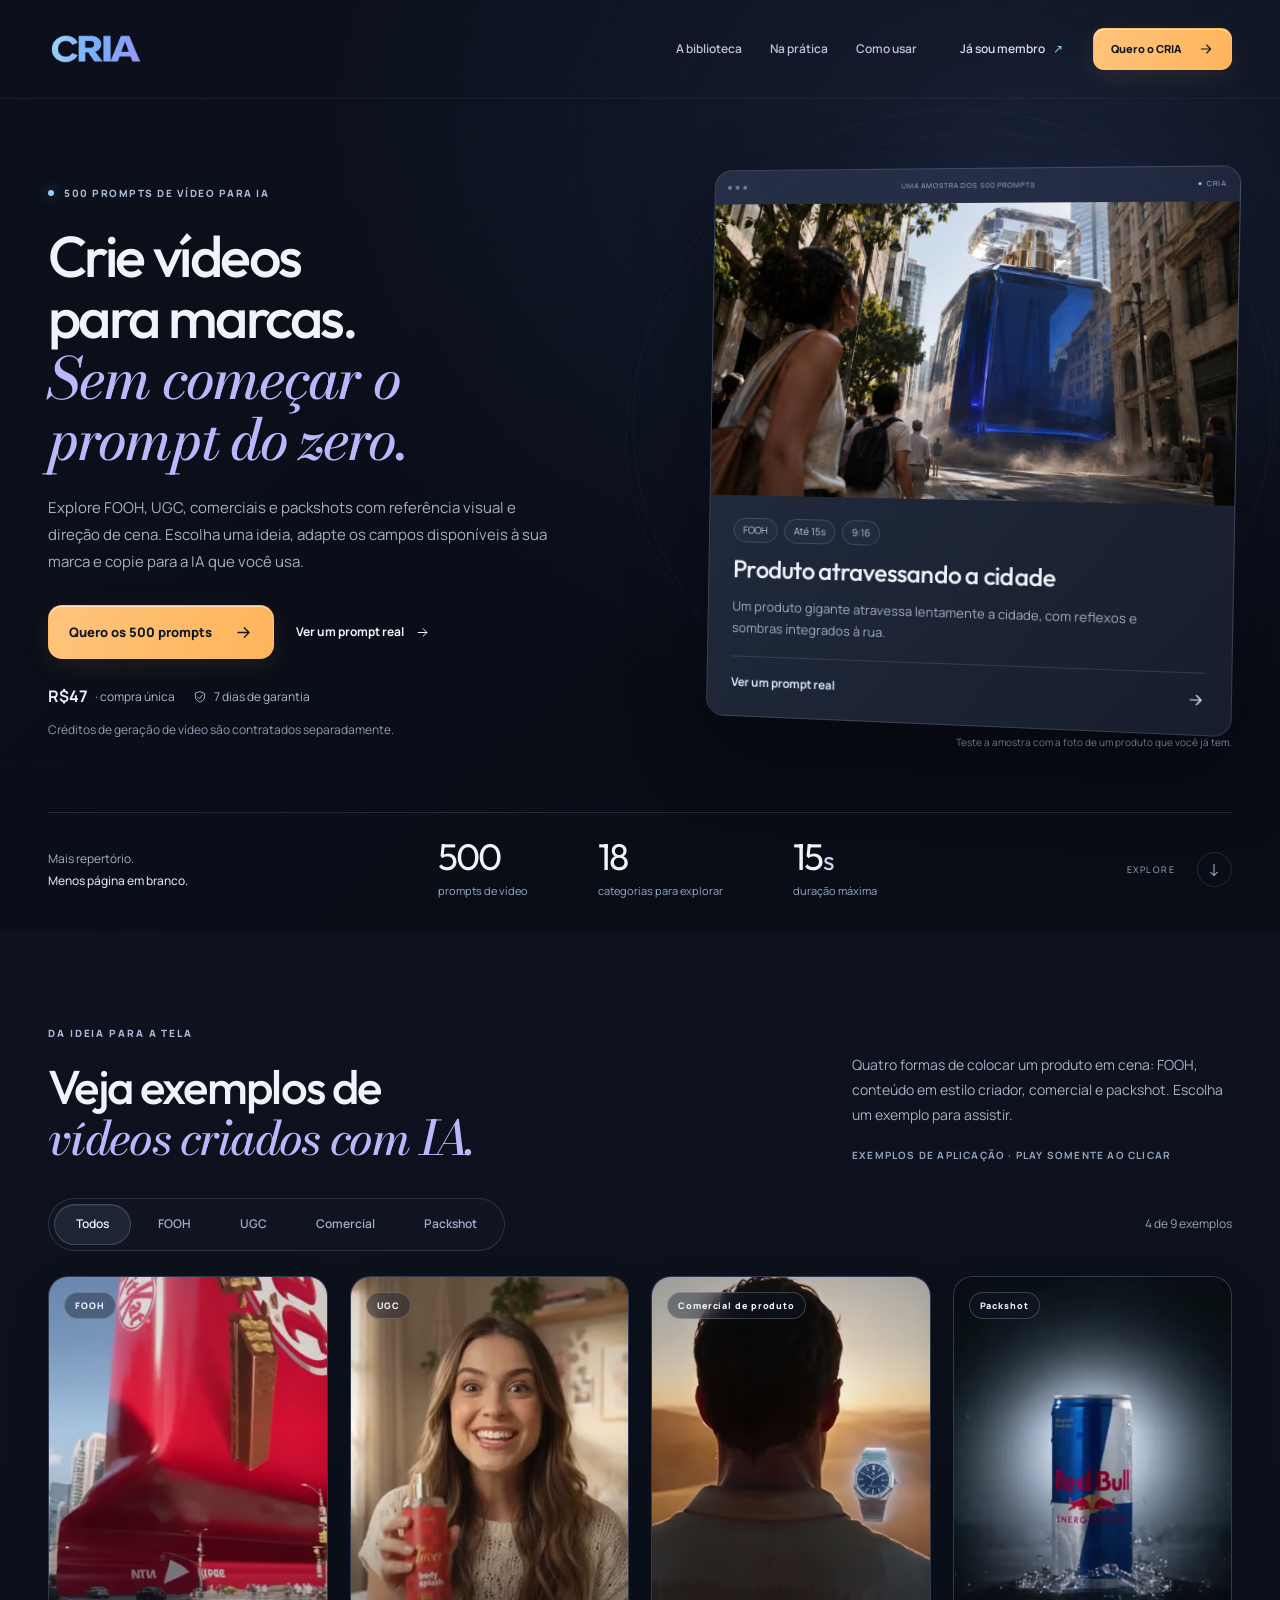
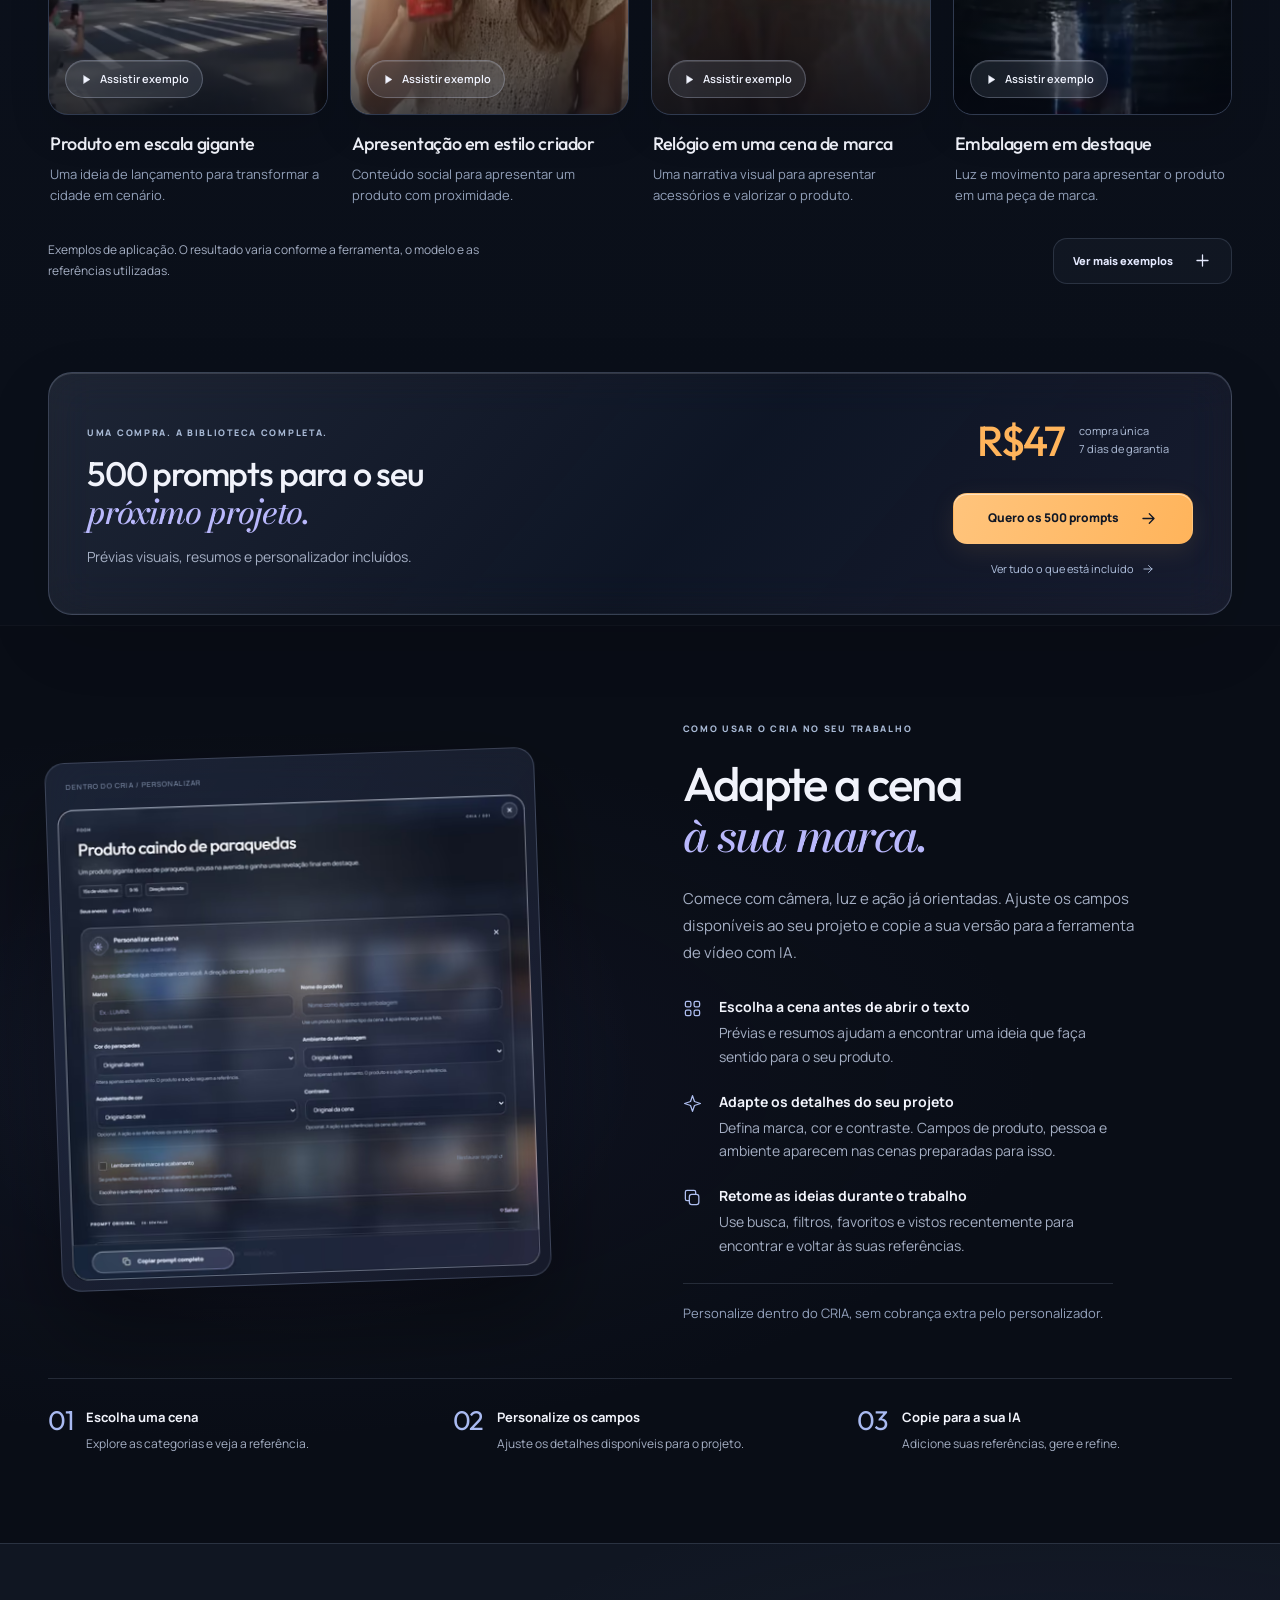
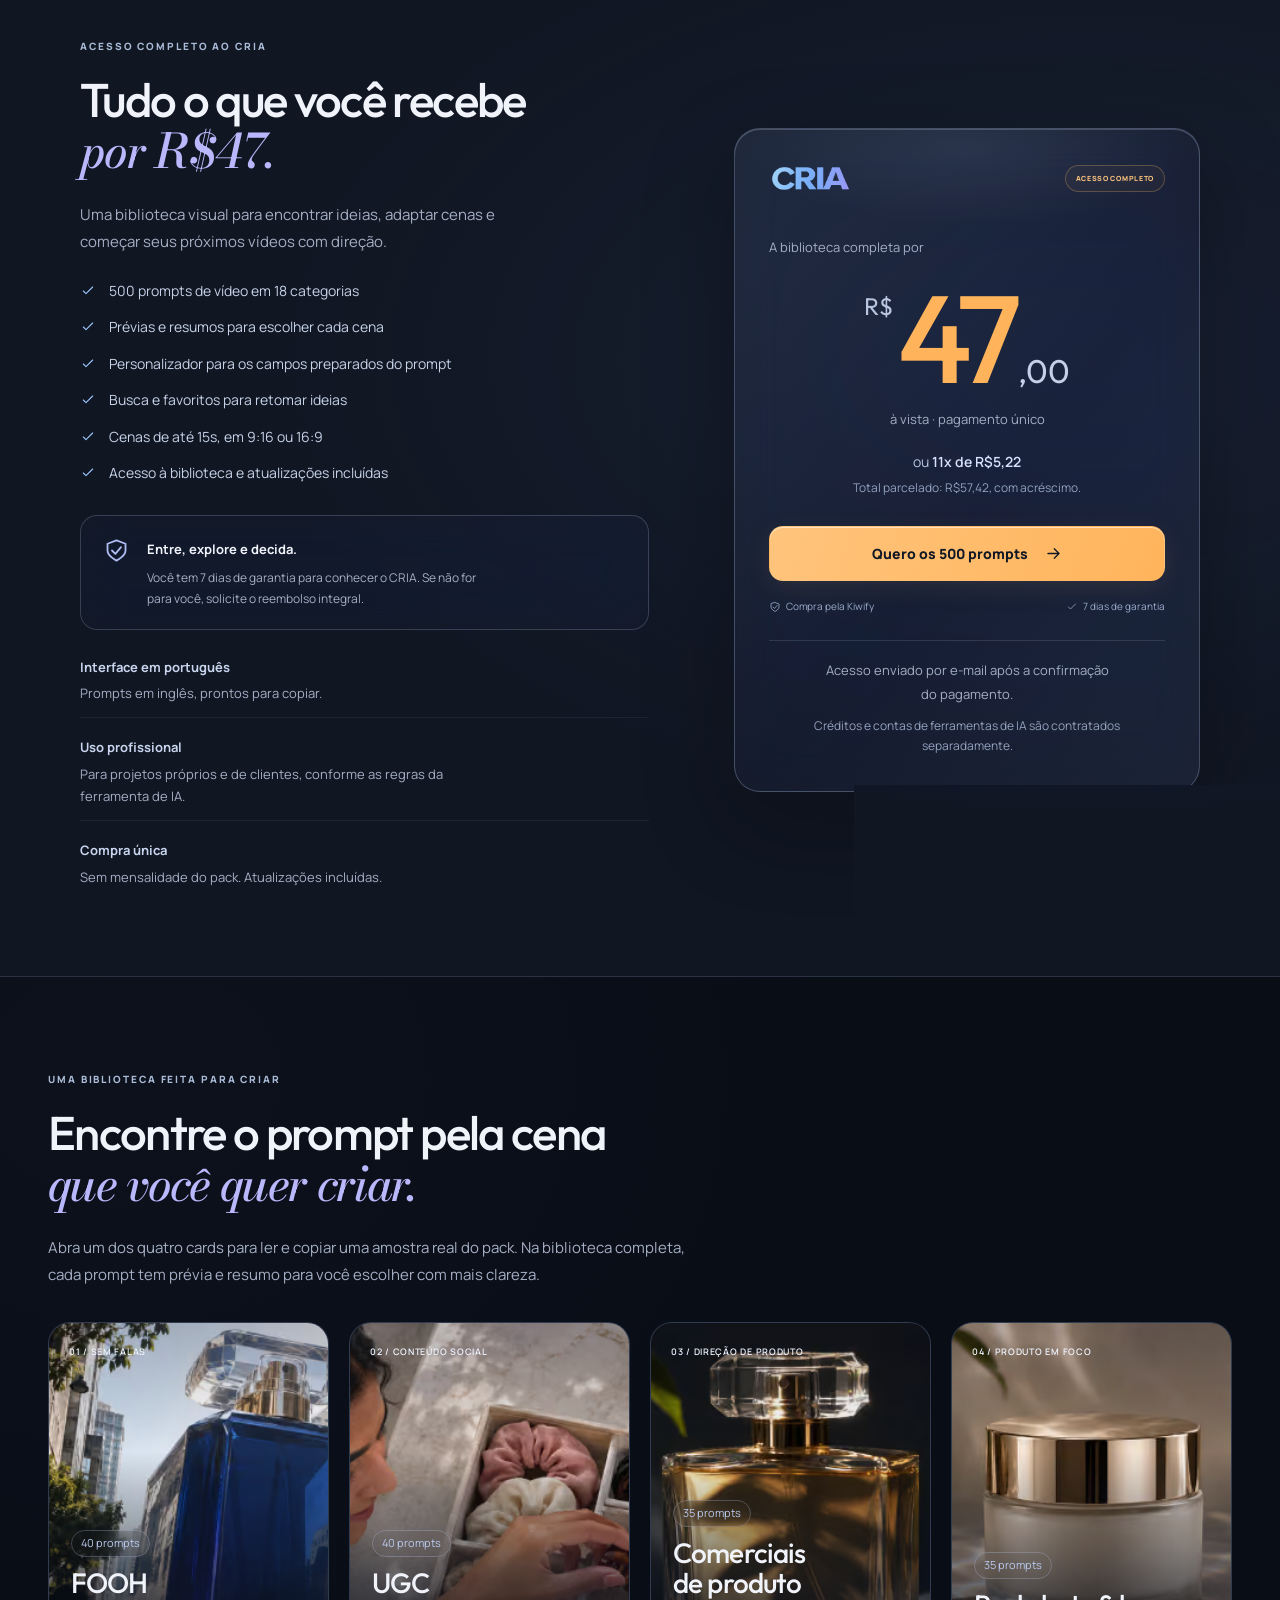
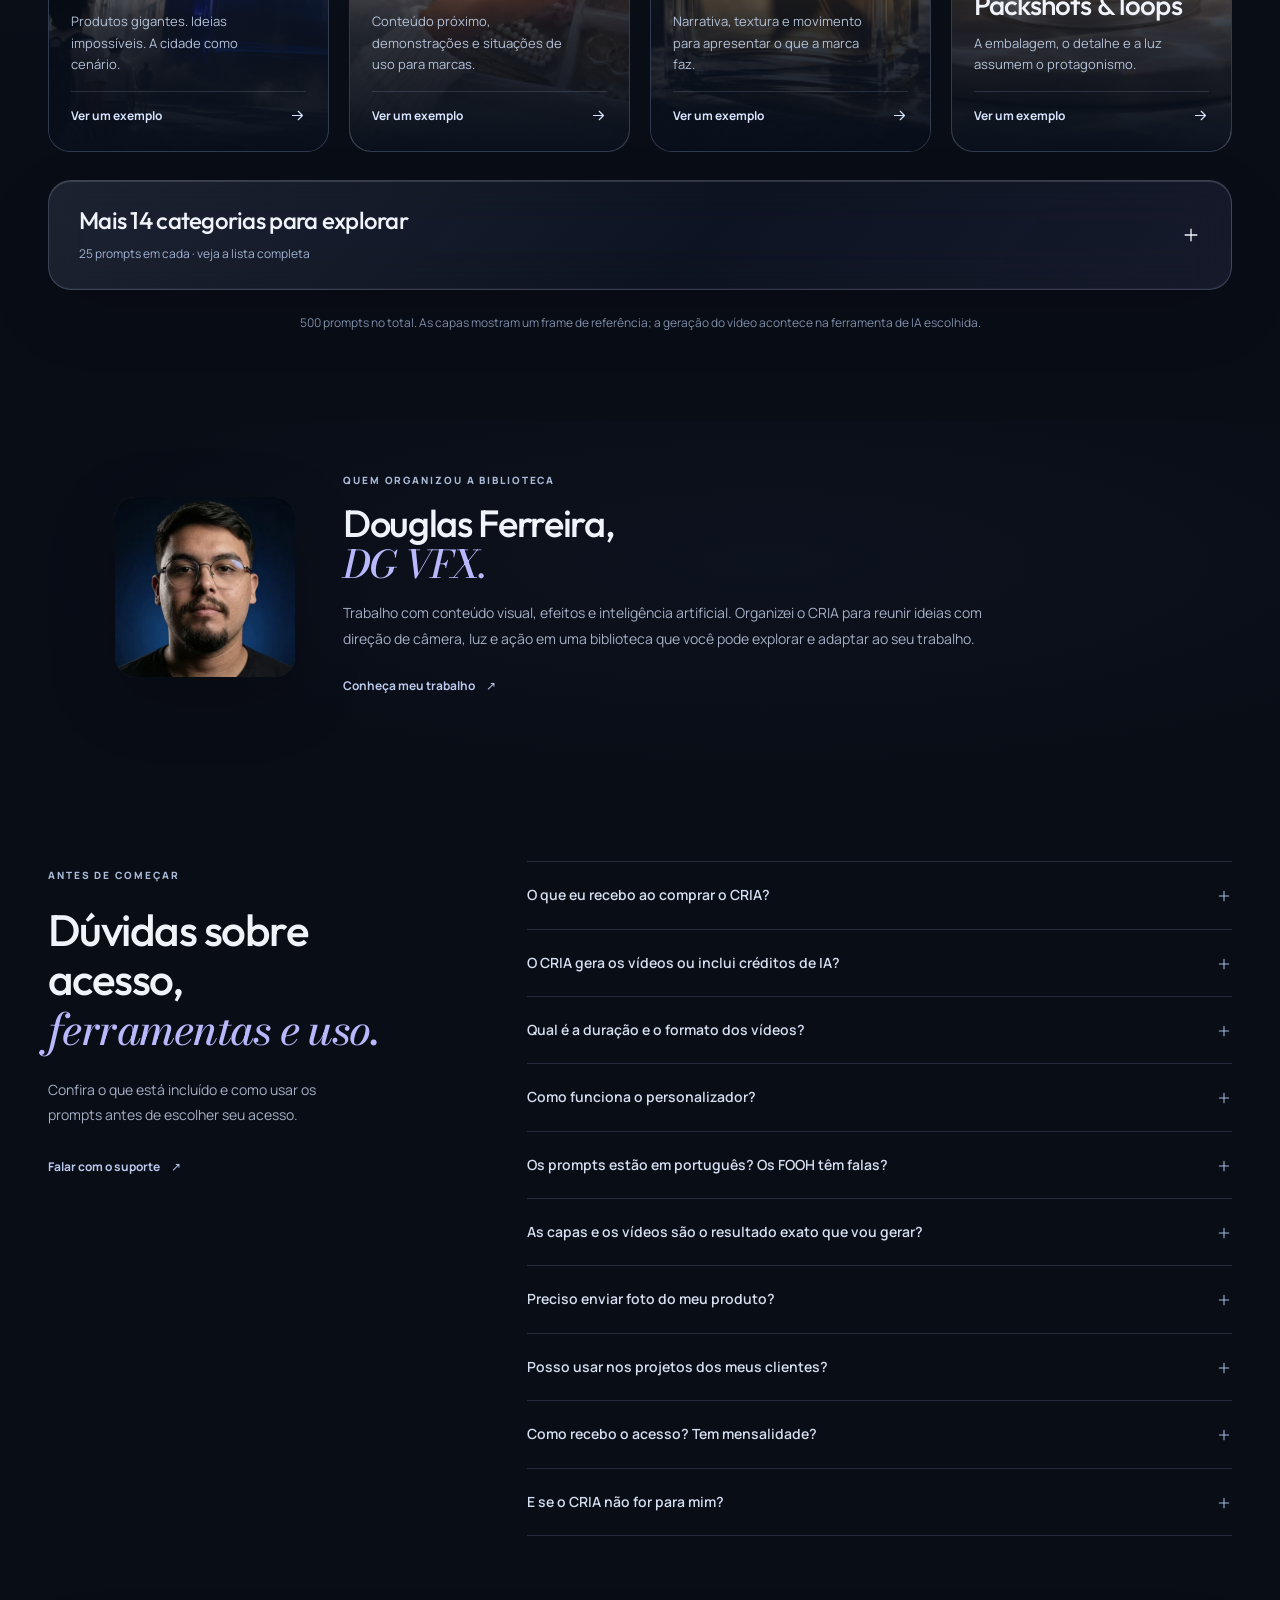
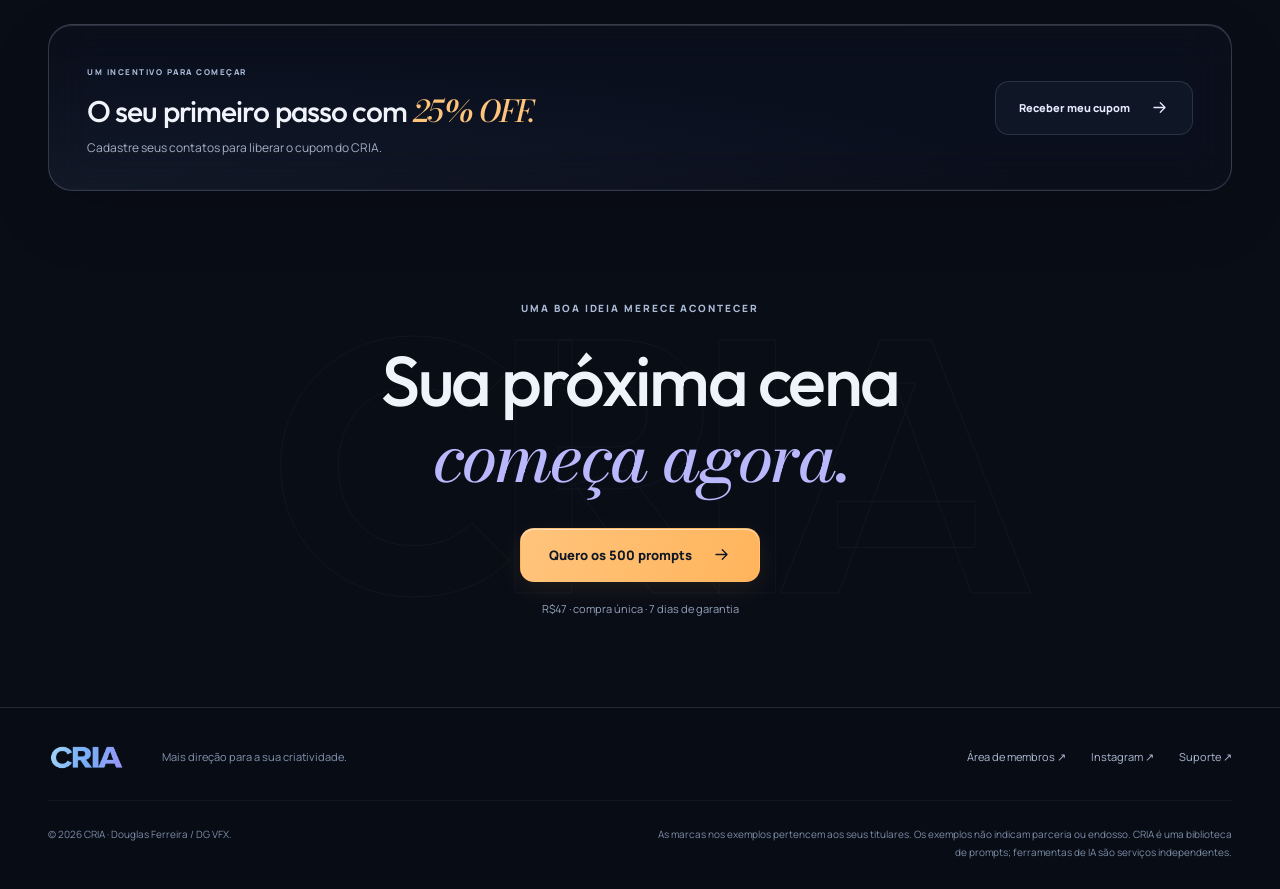
==== commit ad0910bf: "style: use a natural perfume reference for product commercials Replace the category image with the a" ====
--- a/index.html
+++ b/index.html
@@ -126,7 +126,7 @@
 <div class="offer-card glass reveal"><div class="offer-top"><img alt="CRIA" height="36" src="media/cria500/logo-cria.webp" width="96"/><span class="pill">ACESSO COMPLETO</span></div><p class="offer-label">A biblioteca completa por</p><div class="price"><span>R$</span><strong>47</strong><span>,00</span></div><p class="price-caption">à vista · pagamento único</p><div class="installments">ou <strong>11x de R$5,22</strong><small>Total parcelado: R$57,42, com acréscimo.</small></div><a class="button primary checkout-button" data-cta-position="offer" href="https://pay.kiwify.com.br/7fTgGYD">Quero os 500 prompts <svg aria-hidden="true" class="icon"><use href="#i-arrow"></use></svg></a><div class="payment-trust"><span><svg aria-hidden="true" class="icon"><use href="#i-shield"></use></svg> Compra pela Kiwify</span><span><svg aria-hidden="true" class="icon"><use href="#i-check"></use></svg> 7 dias de garantia</span></div><div class="offer-divider"></div><p class="offer-delivery">Acesso enviado por e-mail após a confirmação do pagamento.</p><p class="small-note">Créditos e contas de ferramentas de IA são contratados separadamente.</p></div>
 <div class="offer-details reveal"><ul class="included-list"><li><svg aria-hidden="true" class="icon"><use href="#i-check"></use></svg> 500 prompts de vídeo em 18 categorias</li><li><svg aria-hidden="true" class="icon"><use href="#i-check"></use></svg> Prévias e resumos para escolher cada cena</li><li><svg aria-hidden="true" class="icon"><use href="#i-check"></use></svg> Personalizador para os campos preparados do prompt</li><li><svg aria-hidden="true" class="icon"><use href="#i-check"></use></svg> Busca e favoritos para retomar ideias</li><li><svg aria-hidden="true" class="icon"><use href="#i-check"></use></svg> Cenas de até 15s, em 9:16 ou 16:9</li><li><svg aria-hidden="true" class="icon"><use href="#i-check"></use></svg> Acesso à biblioteca e atualizações incluídas</li></ul><div class="guarantee-note glass"><svg aria-hidden="true" class="icon"><use href="#i-shield"></use></svg><div><strong>Entre, explore e decida.</strong><p>Você tem 7 dias de garantia para conhecer o CRIA. Se não for para você, solicite o reembolso integral.</p></div></div><div class="purchase-facts"><div><strong>Interface em português</strong><p>Prompts em inglês, prontos para copiar.</p></div><div><strong>Uso profissional</strong><p>Para projetos próprios e de clientes, conforme as regras da ferramenta de IA.</p></div><div><strong>Compra única</strong><p>Sem mensalidade do pack. Atualizações incluídas.</p></div></div></div></div></section><section aria-labelledby="library-title" class="library-section section" id="biblioteca"><div class="container">
 <div class="library-intro reveal"><span class="eyebrow">UMA BIBLIOTECA FEITA PARA CRIAR</span><h2 id="library-title">Encontre o prompt pela cena<br/><em>que você quer criar.</em></h2><p>Abra um dos quatro cards para ler e copiar uma amostra real do pack. Na biblioteca completa, cada prompt tem prévia e resumo para você escolher com mais clareza.</p></div>
-<div class="category-grid"><a class="category-card reveal sample-open" data-sample="cria-004" href="amostras.html#cria-004" style="--order:0"><picture class=""><source srcset="media/cria500/cria-004.d0df132136.640.avif" type="image/avif"/><img alt="Prévia de uma cena de FOOH da biblioteca CRIA" decoding="async" height="427" loading="lazy" src="media/cria500/cria-004.d0df132136.640.webp" width="640"/></picture><div class="category-shade"></div><span class="category-index">01 / Sem falas</span><div class="category-copy"><span class="category-count">40 prompts</span><h3>FOOH</h3><p>Produtos gigantes. Ideias impossíveis. A cidade como cenário.</p><span class="category-action">Ver um exemplo <svg aria-hidden="true" class="icon"><use href="#i-arrow"></use></svg></span></div></a><a class="category-card reveal sample-open" data-sample="cria-331" href="amostras.html#cria-331" style="--order:1"><picture class=""><source srcset="media/cria500/cria-331.2678b17c42.640.avif" type="image/avif"/><img alt="Prévia de uma cena de UGC da biblioteca CRIA" decoding="async" height="427" loading="lazy" src="media/cria500/cria-331.2678b17c42.640.webp" width="640"/></picture><div class="category-shade"></div><span class="category-index">02 / Conteúdo social</span><div class="category-copy"><span class="category-count">40 prompts</span><h3>UGC</h3><p>Conteúdo próximo, demonstrações e situações de uso para marcas.</p><span class="category-action">Ver um exemplo <svg aria-hidden="true" class="icon"><use href="#i-arrow"></use></svg></span></div></a><a class="category-card reveal sample-open" data-sample="cria-022" href="amostras.html#cria-022" style="--order:2"><picture class=""><source srcset="media/cria500/cria-022.594b2132ac.640.avif" type="image/avif"/><img alt="Prévia de uma cena de Comerciais de produto da biblioteca CRIA" decoding="async" height="427" loading="lazy" src="media/cria500/cria-022.594b2132ac.640.webp" width="640"/></picture><div class="category-shade"></div><span class="category-index">03 / Direção de produto</span><div class="category-copy"><span class="category-count">35 prompts</span><h3>Comerciais de produto</h3><p>Narrativa, textura e movimento para apresentar o que a marca faz.</p><span class="category-action">Ver um exemplo <svg aria-hidden="true" class="icon"><use href="#i-arrow"></use></svg></span></div></a><a class="category-card reveal sample-open" data-sample="cria-366" href="amostras.html#cria-366" style="--order:3"><picture class=""><source srcset="media/cria500/cria-366.b77b5d6d0d.640.avif" type="image/avif"/><img alt="Prévia de uma cena de Packshots &amp; loops da biblioteca CRIA" decoding="async" height="427" loading="lazy" src="media/cria500/cria-366.b77b5d6d0d.640.webp" width="640"/></picture><div class="category-shade"></div><span class="category-index">04 / Produto em foco</span><div class="category-copy"><span class="category-count">35 prompts</span><h3>Packshots &amp; loops</h3><p>A embalagem, o detalhe e a luz assumem o protagonismo.</p><span class="category-action">Ver um exemplo <svg aria-hidden="true" class="icon"><use href="#i-arrow"></use></svg></span></div></a></div>
+<div class="category-grid"><a class="category-card reveal sample-open" data-sample="cria-004" href="amostras.html#cria-004" style="--order:0"><picture class=""><source srcset="media/cria500/cria-004.d0df132136.640.avif" type="image/avif"/><img alt="Prévia de uma cena de FOOH da biblioteca CRIA" decoding="async" height="427" loading="lazy" src="media/cria500/cria-004.d0df132136.640.webp" width="640"/></picture><div class="category-shade"></div><span class="category-index">01 / Sem falas</span><div class="category-copy"><span class="category-count">40 prompts</span><h3>FOOH</h3><p>Produtos gigantes. Ideias impossíveis. A cidade como cenário.</p><span class="category-action">Ver um exemplo <svg aria-hidden="true" class="icon"><use href="#i-arrow"></use></svg></span></div></a><a class="category-card reveal sample-open" data-sample="cria-331" href="amostras.html#cria-331" style="--order:1"><picture class=""><source srcset="media/cria500/cria-331.2678b17c42.640.avif" type="image/avif"/><img alt="Prévia de uma cena de UGC da biblioteca CRIA" decoding="async" height="427" loading="lazy" src="media/cria500/cria-331.2678b17c42.640.webp" width="640"/></picture><div class="category-shade"></div><span class="category-index">02 / Conteúdo social</span><div class="category-copy"><span class="category-count">40 prompts</span><h3>UGC</h3><p>Conteúdo próximo, demonstrações e situações de uso para marcas.</p><span class="category-action">Ver um exemplo <svg aria-hidden="true" class="icon"><use href="#i-arrow"></use></svg></span></div></a><a class="category-card reveal sample-open" data-sample="cria-166" href="amostras.html#cria-166" style="--order:2"><picture class=""><source srcset="media/cria500/cria-166.db54a3c0e9.640.avif" type="image/avif"/><img alt="Prévia de uma cena de Comerciais de produto da biblioteca CRIA" decoding="async" height="427" loading="lazy" src="media/cria500/cria-166.db54a3c0e9.640.webp" width="640"/></picture><div class="category-shade"></div><span class="category-index">03 / Direção de produto</span><div class="category-copy"><span class="category-count">35 prompts</span><h3>Comerciais de produto</h3><p>Narrativa, textura e movimento para apresentar o que a marca faz.</p><span class="category-action">Ver um exemplo <svg aria-hidden="true" class="icon"><use href="#i-arrow"></use></svg></span></div></a><a class="category-card reveal sample-open" data-sample="cria-366" href="amostras.html#cria-366" style="--order:3"><picture class=""><source srcset="media/cria500/cria-366.b77b5d6d0d.640.avif" type="image/avif"/><img alt="Prévia de uma cena de Packshots &amp; loops da biblioteca CRIA" decoding="async" height="427" loading="lazy" src="media/cria500/cria-366.b77b5d6d0d.640.webp" width="640"/></picture><div class="category-shade"></div><span class="category-index">04 / Produto em foco</span><div class="category-copy"><span class="category-count">35 prompts</span><h3>Packshots &amp; loops</h3><p>A embalagem, o detalhe e a luz assumem o protagonismo.</p><span class="category-action">Ver um exemplo <svg aria-hidden="true" class="icon"><use href="#i-arrow"></use></svg></span></div></a></div>
 <details class="other-categories glass reveal" id="more-categories"><summary><span><strong>Mais 14 categorias para explorar</strong><small>25 prompts em cada · veja a lista completa</small></span><svg aria-hidden="true" class="icon"><use href="#i-plus"></use></svg></summary><ul><li>VFX &amp; transformação<span>25</span></li><li>Cinematic pessoa<span>25</span></li><li>Brand storytelling<span>25</span></li><li>Animação &amp; fantasia<span>25</span></li><li>Atmosférico &amp; sci-fi<span>25</span></li><li>Lifestyle &amp; rotina<span>25</span></li><li>Drone &amp; aerial<span>25</span></li><li>Épico &amp; grande escala<span>25</span></li><li>Esporte &amp; ação<span>25</span></li><li>Romance &amp; emocional<span>25</span></li><li>Horror &amp; suspense<span>25</span></li><li>Microcinema &amp; curta<span>25</span></li><li>Tutorial &amp; how-to<span>25</span></li><li>Natureza &amp; wildlife<span>25</span></li></ul></details>
 <p class="library-footnote">500 prompts no total. As capas mostram um frame de referência; a geração do vídeo acontece na ferramenta de IA escolhida.</p>
 </div></section><section aria-labelledby="creator-title" class="creator-section section creator-compact"><div class="container creator-grid"><div class="creator-portrait reveal"><picture class=""><source srcset="media/cria500/creator.ea929724.480.avif" type="image/avif"/><img alt="Douglas Ferreira, DG VFX, criador do CRIA." decoding="async" height="600" loading="lazy" src="media/cria500/creator.ea929724.480.webp" width="480"/></picture></div><div class="creator-copy reveal"><span class="eyebrow">QUEM ORGANIZOU A BIBLIOTECA</span><h2 id="creator-title">Douglas Ferreira,<br/><em>DG VFX.</em></h2><p>Trabalho com conteúdo visual, efeitos e inteligência artificial. Organizei o CRIA para reunir ideias com direção de câmera, luz e ação em uma biblioteca que você pode explorar e adaptar ao seu trabalho.</p><a class="text-link" href="https://instagram.com/dg_vfx" rel="noopener noreferrer" target="_blank">Conheça meu trabalho <span aria-hidden="true">↗</span></a></div></div></section><section aria-labelledby="faq-title" class="faq-section section" id="duvidas"><div class="container faq-grid"><div class="faq-heading reveal"><span class="eyebrow">ANTES DE COMEÇAR</span><h2 id="faq-title">Dúvidas sobre acesso,<br/><em>ferramentas e uso.</em></h2><p>Confira o que está incluído e como usar os prompts antes de escolher seu acesso.</p><a class="text-link" href="https://wa.me/555180328211?text=Ol%C3%A1%21%20Tenho%20uma%20d%C3%BAvida%20sobre%20o%20CRIA." rel="noopener noreferrer" target="_blank">Falar com o suporte <span aria-hidden="true">↗</span></a></div><div class="faq-list reveal"><details class="faq-item"><summary>O que eu recebo ao comprar o CRIA?<svg aria-hidden="true" class="icon"><use href="#i-plus"></use></svg></summary><div class="faq-answer"><p>Acesso à biblioteca com 500 prompts de vídeo em 18 categorias, uma prévia visual e um resumo por prompt, personalizador, busca, filtros, favoritos e histórico recente. Você escolhe uma ideia, abre o prompt e copia para usar na sua ferramenta de IA.</p></div></details><details class="faq-item"><summary>O CRIA gera os vídeos ou inclui créditos de IA?<svg aria-hidden="true" class="icon"><use href="#i-plus"></use></svg></summary><div class="faq-answer"><p>O CRIA é uma biblioteca de prompts. A geração acontece na ferramenta de vídeo com IA que você escolher. Contas, assinaturas e créditos dessas ferramentas são contratados separadamente e não estão incluídos no valor do pack.</p></div></details><details class="faq-item"><summary>Qual é a duração e o formato dos vídeos?<svg aria-hidden="true" class="icon"><use href="#i-plus"></use></svg></summary><div class="faq-answer"><p>Todos os prompts foram adaptados para vídeos de até 15 segundos; alguns loops são mais curtos. São 350 prompts em 9:16 e 150 em 16:9. O formato horizontal fica nas categorias Cinematic pessoa, Animação &amp; fantasia, Atmosférico &amp; sci-fi, Drone &amp; aerial, Microcinema &amp; curta e Esporte &amp; ação.</p></div></details><details class="faq-item"><summary>Como funciona o personalizador?<svg aria-hidden="true" class="icon"><use href="#i-plus"></use></svg></summary><div class="faq-answer"><p>Você ajusta os campos preparados em cada cena, como marca, acabamento de cor e contraste. Algumas cenas também oferecem campos de produto, pessoa, ambiente ou outros detalhes. A personalização está incluída no CRIA. Você pode copiar sua versão ou restaurar o texto original; a geração do vídeo acontece na ferramenta de IA escolhida.</p></div></details><details class="faq-item"><summary>Os prompts estão em português? Os FOOH têm falas?<svg aria-hidden="true" class="icon"><use href="#i-plus"></use></svg></summary><div class="faq-answer"><p>A interface e os resumos estão em português. Os prompts são escritos em inglês, com instruções de diálogo em português brasileiro quando a cena pede. Todos os 40 prompts de FOOH são sem falas, narração, vozes ao fundo ou canto.</p></div></details><details class="faq-item"><summary>As capas e os vídeos são o resultado exato que vou gerar?<svg aria-hidden="true" class="icon"><use href="#i-plus"></use></svg></summary><div class="faq-answer"><p>As capas são referências de um único frame para ajudar a entender a ideia. Os vídeos desta página são exemplos de aplicação e não correspondem necessariamente a cada capa. O resultado varia conforme a IA, o modelo, os parâmetros e as referências utilizadas. Não há promessa de reprodução idêntica.</p></div></details><details class="faq-item"><summary>Preciso enviar foto do meu produto?<svg aria-hidden="true" class="icon"><use href="#i-plus"></use></svg></summary><div class="faq-answer"><p>Depende da cena e da ferramenta escolhida. Quando o prompt pede uma referência, use uma imagem nítida do produto, pessoa ou embalagem e confira como sua IA aceita esse material. Para trabalhos de marca, revise a fidelidade da embalagem, logotipos e detalhes antes de publicar.</p></div></details><details class="faq-item"><summary>Posso usar nos projetos dos meus clientes?<svg aria-hidden="true" class="icon"><use href="#i-plus"></use></svg></summary><div class="faq-answer"><p>Sim. Você pode usar os prompts em projetos pessoais e profissionais, inclusive para clientes. Confira também as regras de uso comercial da ferramenta de IA escolhida e os direitos sobre marcas, pessoas, músicas e materiais de referência. O acesso à biblioteca é individual.</p></div></details><details class="faq-item"><summary>Como recebo o acesso? Tem mensalidade?<svg aria-hidden="true" class="icon"><use href="#i-plus"></use></svg></summary><div class="faq-answer"><p>Depois da confirmação do pagamento na Kiwify, você recebe as instruções de acesso pelo e-mail informado na compra. A compra do CRIA é única, sem mensalidade do pack, e inclui as atualizações. As condições de parcelamento são exibidas no checkout.</p></div></details><details class="faq-item"><summary>E se o CRIA não for para mim?<svg aria-hidden="true" class="icon"><use href="#i-plus"></use></svg></summary><div class="faq-answer"><p>Você tem 7 dias de garantia para conhecer o material. Se quiser solicitar o reembolso nesse prazo, use as instruções da compra na Kiwify ou entre em contato com o suporte. A devolução é integral, conforme a garantia da oferta.</p></div></details></div></div></section><section class="coupon-invite-section" id="lead-invite"><div class="container"><div class="coupon-invite glass reveal"><div><span class="eyebrow">UM INCENTIVO PARA COMEÇAR</span><h2>O seu primeiro passo com <em>25% OFF.</em></h2><p>Cadastre seus contatos para liberar o cupom do CRIA.</p></div><button class="button secondary" data-open-coupon="" type="button">Receber meu cupom <svg aria-hidden="true" class="icon"><use href="#i-arrow"></use></svg></button></div></div></section><section aria-labelledby="final-title" class="final-section section" id="final-cta"><div class="container"><div aria-hidden="true" class="final-mark">CRIA</div><span class="eyebrow reveal">UMA BOA IDEIA MERECE ACONTECER</span><h2 class="reveal" id="final-title">Sua próxima cena<br/><em>começa agora.</em></h2><div class="reveal"><a class="button primary checkout-button" data-cta-position="final" href="https://pay.kiwify.com.br/7fTgGYD">Quero os 500 prompts <svg aria-hidden="true" class="icon"><use href="#i-arrow"></use></svg></a><p>R$47 · compra única · 7 dias de garantia</p></div></div></section></main>
@@ -197,31 +197,32 @@
 Any specified speech is Brazilian Portuguese. If audio is unsupported, create the stated Foley and dialogue separately in post; never extend the final video past 15 seconds to fit speech.
 
 FINISH &amp; RESTRICTIONS
-Keep subject count, spatial geography, light direction and object ownership consistent. No identity drift, extra fingers, duplicate objects, intersecting surfaces, unmotivated morphs, watermark or burned-in subtitles. Exact lettering, interfaces and planned overlays are composited in post rather than hallucinated by the video model. Preserve any intentional text-based story device in the edit. Demonstrate only the actual product function. Populate editable claims and results with verified information; the generated example is a creative reference, not evidence of a real test or testimonial.</pre><div class="sample-tools"><button class="button secondary sample-copy" hidden="" type="button"><svg aria-hidden="true" class="icon"><use href="#i-copy"></use></svg> Copiar prompt</button><span aria-live="polite" class="sample-copy-status" role="status"></span></div><p class="sample-note">A capa é uma referência visual de um frame. Use o prompt na sua ferramenta de IA, com as referências indicadas. O resultado depende do modelo e dos ajustes.</p></template><template id="sample-cria-022"><div class="sample-overview"><picture class=""><source srcset="media/cria500/cria-022.594b2132ac.640.avif" type="image/avif"/><img alt="Frame de referência da cena Ingredientes em órbita" decoding="async" height="427" loading="lazy" src="media/cria500/cria-022.594b2132ac.640.webp" width="640"/></picture><div><span class="eyebrow">Comerciais de produto · AMOSTRA REAL</span><h3 class="sample-title">Ingredientes em órbita</h3><p class="sample-summary">Frutas e folhas suspensas ao redor de uma garrafa em estúdio, luz posterior.</p><div class="sample-tags"><span>Até 15s</span><span>9:16</span><span>Prompt em inglês</span></div><p class="sample-reference"><strong>Referência para gerar:</strong> Foto nítida do produto, incluindo embalagem e proporções.</p></div></div><div class="sample-text-label">PROMPT ORIGINAL DA BIBLIOTECA</div><pre aria-label="Prompt completo em inglês" class="sample-prompt" tabindex="0">CRIA / VIDEO DIRECTION — INGREDIENTES EM ÓRBITA
-
-DELIVERY
-15-second finished video, 9:16, 24fps delivery unless the sequence explicitly calls for time-lapse or slow motion. Timings describe the finished edit. If the selected generator supports shorter clips, generate each timed shot separately with the same references, then assemble the edit; do not cram the full narrative into one unsupported generation.
-FRAME COMPOSITION: Native vertical 9:16 video. Compose every shot for the portrait frame, keeping the subject and essential action inside the central safe area with clear space above and below. Reframe lateral reveals and groups for vertical readability; no horizontal canvas, pillarboxing or letterboxing.
-
-REFERENCES
-@image1 = Produto. Foto nítida do produto, incluindo embalagem e proporções.
-Preserve reference identity, proportions, colors and materials, except for the one intentional effect explicitly described in the sequence. If the generator uses attachment slots instead of @image tokens, attach the same references in that order.
-
-DIRECTION &amp; CINEMATOGRAPHY
-75mm short push, soft studio key; explicitly fictional assembly effect, stable three-element count and coherent occlusion.
+Keep subject count, spatial geography, light direction and object ownership consistent. No identity drift, extra fingers, duplicate objects, intersecting surfaces, unmotivated morphs, watermark or burned-in subtitles. Exact lettering, interfaces and planned overlays are composited in post rather than hallucinated by the video model. Preserve any intentional text-based story device in the edit. Demonstrate only the actual product function. Populate editable claims and results with verified information; the generated example is a creative reference, not evidence of a real test or testimonial.</pre><div class="sample-tools"><button class="button secondary sample-copy" hidden="" type="button"><svg aria-hidden="true" class="icon"><use href="#i-copy"></use></svg> Copiar prompt</button><span aria-live="polite" class="sample-copy-status" role="status"></span></div><p class="sample-note">A capa é uma referência visual de um frame. Use o prompt na sua ferramenta de IA, com as referências indicadas. O resultado depende do modelo e dos ajustes.</p></template><template id="sample-cria-166"><div class="sample-overview"><picture class=""><source srcset="media/cria500/cria-166.db54a3c0e9.640.avif" type="image/avif"/><img alt="Frame de referência da cena Perfume — sombra em movimento" decoding="async" height="427" loading="lazy" src="media/cria500/cria-166.db54a3c0e9.640.webp" width="640"/></picture><div><span class="eyebrow">Comerciais de produto · AMOSTRA REAL</span><h3 class="sample-title">Perfume — sombra em movimento</h3><p class="sample-summary">Um perfume sobre pedra, sombra de uma folha atravessando o frasco.</p><div class="sample-tags"><span>Até 15s</span><span>9:16</span><span>Prompt em inglês</span></div><p class="sample-reference"><strong>Referência para gerar:</strong> Foto nítida do produto e de sua embalagem real.</p></div></div><div class="sample-text-label">PROMPT ORIGINAL DA BIBLIOTECA</div><pre aria-label="Prompt completo em inglês" class="sample-prompt" tabindex="0">CRIA / VIDEO DIRECTION — PERFUME — SOMBRA EM MOVIMENTO
+
+DELIVERY
+15-second finished video, 9:16, 24fps delivery. The timing describes the final edit; use separate matched clips when the selected generator has a shorter duration limit. Time-lapse compresses the stated real-world interval; slow motion is a dedicated high-speed-imaging treatment.
+FRAME COMPOSITION: Native vertical 9:16 video. Compose every shot for the portrait frame, keeping the subject and essential action inside the central safe area with clear space above and below. Reframe lateral reveals and groups for vertical readability; no horizontal canvas, pillarboxing or letterboxing.
+
+REFERENCES
+@image1 = Produto. Foto nítida do produto e de sua embalagem real.
+Preserve reference identity, proportions, colors and materials, except for the one intentional effect explicitly described in the sequence. If the generator uses attachment slots instead of @image tokens, attach the same references in that order.
+
+DIRECTION &amp; CINEMATOGRAPHY
+ARRI Alexa 35 look, 75mm, hard sunlight-style source through a real leaf, restrained cool fill and accurate glass caustics.
 ARRI Alexa 35 visual language for normal-speed live action: organic highlight roll-off, natural skin and material texture, restrained sharpening, believable motion blur and controlled contrast. A named camera is an aesthetic reference, not a promise of actual capture. Use a dedicated high-speed-imaging look for slow-motion inserts rather than attributing unsupported frame rates to Alexa.
 
 SEQUENCE
-[0–4s] The reference product stands centered with three verified ingredient or material elements suspended around it.
-[4–10s] The three elements follow separate deliberate inward VFX paths, disappearing behind the product silhouette rather than passing visibly through its label.
-[10–15s] The product remains intact in a clean final hero as the last particle settles; do not imply an ingredient absent from its real specification.
+[0–4s] The product stands still in a deep charcoal studio; a leaf shadow begins outside its silhouette.
+[4–10s] A physical leaf moves slowly through the key light, casting a changing shadow across the bottle while its glass remains optically clear.
+[10–15s] The shadow clears the front label and the camera finishes a short lateral slide into the hero composition.
 
 VFX &amp; CONTINUITY
 Houdini-level finish where effects are needed: stable camera tracking, correct occlusion, grounded contact, coherent light direction, reflections and shadows. Couple rigid bodies, cloth, particles, smoke and fluids only when the scene calls for them. Respect mass, momentum and material response around the explicitly fictional event. Do not apply generic glow to every object.
-
-AUDIO
-Three restrained material movement accents and a quiet final tonal resolution.
-If the chosen tool cannot generate usable audio, produce these layers in post. Any specified spoken lines remain natural Brazilian Portuguese and must fit their shot duration.
+Give each action time to begin, make contact and settle. Use direct cuts for an explicitly different angle or compressed time; keep a continuous shot only where the camera path and geography permit it.
+
+AUDIO
+Quiet studio air and faint foliage movement; no music.
+Dialogue is Brazilian Portuguese only where a spoken line is specified. Keep each line within its shot duration. If sound is unsupported by the chosen tool, produce the stated Foley and dialogue separately in post.
 
 FINISH &amp; RESTRICTIONS
 Keep subject count, spatial geography, light direction and object ownership consistent. No identity drift, extra fingers, duplicate objects, intersecting surfaces, unmotivated morphs, watermark or burned-in subtitles. Exact lettering, interfaces and planned overlays are composited in post rather than hallucinated by the video model. Preserve any intentional text-based story device in the edit.</pre><div class="sample-tools"><button class="button secondary sample-copy" hidden="" type="button"><svg aria-hidden="true" class="icon"><use href="#i-copy"></use></svg> Copiar prompt</button><span aria-live="polite" class="sample-copy-status" role="status"></span></div><p class="sample-note">A capa é uma referência visual de um frame. Use o prompt na sua ferramenta de IA, com as referências indicadas. O resultado depende do modelo e dos ajustes.</p></template><template id="sample-cria-366"><div class="sample-overview"><picture class=""><source srcset="media/cria500/cria-366.b77b5d6d0d.640.avif" type="image/avif"/><img alt="Frame de referência da cena Loop — cáusticas na cerâmica" decoding="async" height="427" loading="lazy" src="media/cria500/cria-366.b77b5d6d0d.640.webp" width="640"/></picture><div><span class="eyebrow">Packshots &amp; loops · AMOSTRA REAL</span><h3 class="sample-title">Loop — cáusticas na cerâmica</h3><p class="sample-summary">Um frasco de cosmético permanece imóvel enquanto reflexos de água percorrem uma base de cerâmica.</p><div class="sample-tags"><span>Até 8s</span><span>9:16</span><span>Prompt em inglês</span></div><p class="sample-reference"><strong>Referência para gerar:</strong> Foto nítida do produto real e da embalagem; inclua os componentes usados na cena.</p></div></div><div class="sample-text-label">PROMPT ORIGINAL DA BIBLIOTECA</div><pre aria-label="Prompt completo em inglês" class="sample-prompt" tabindex="0">CRIA / VIDEO DIRECTION — LOOP — CÁUSTICAS NA CERÂMICA
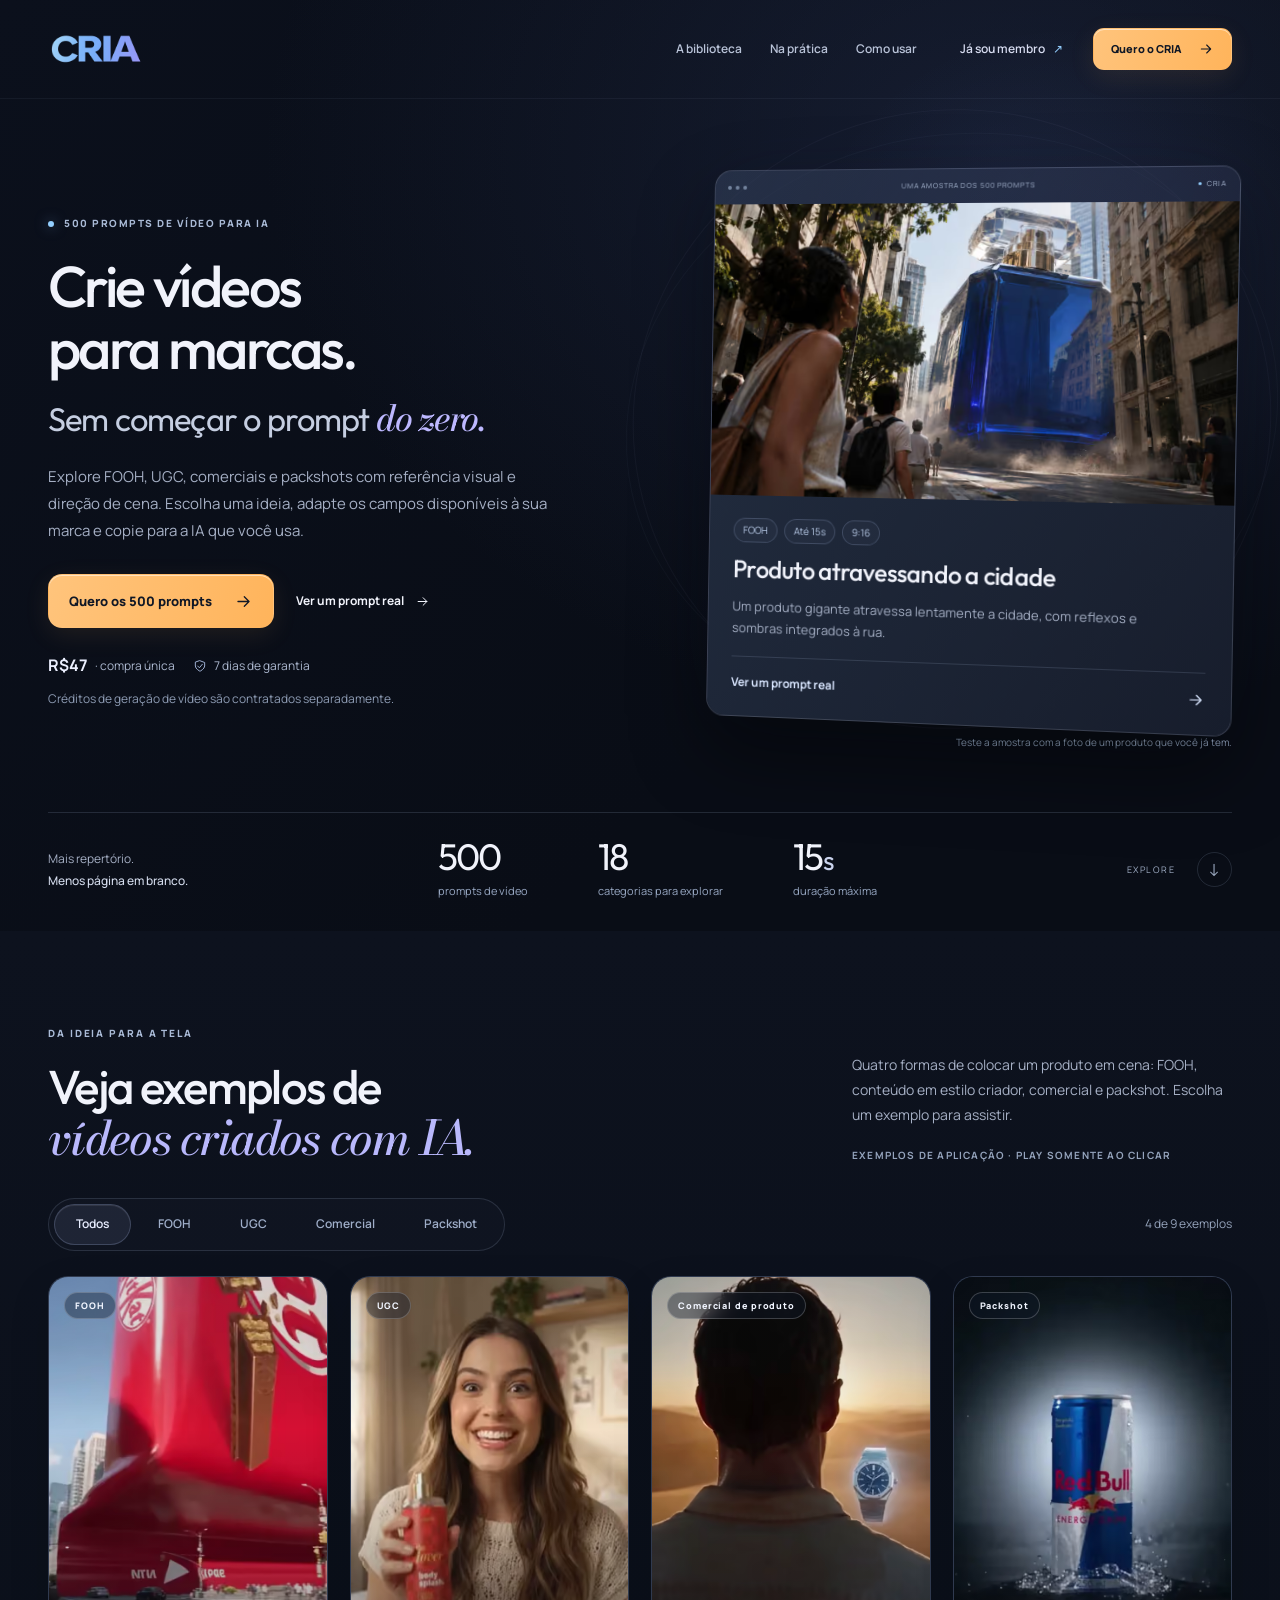
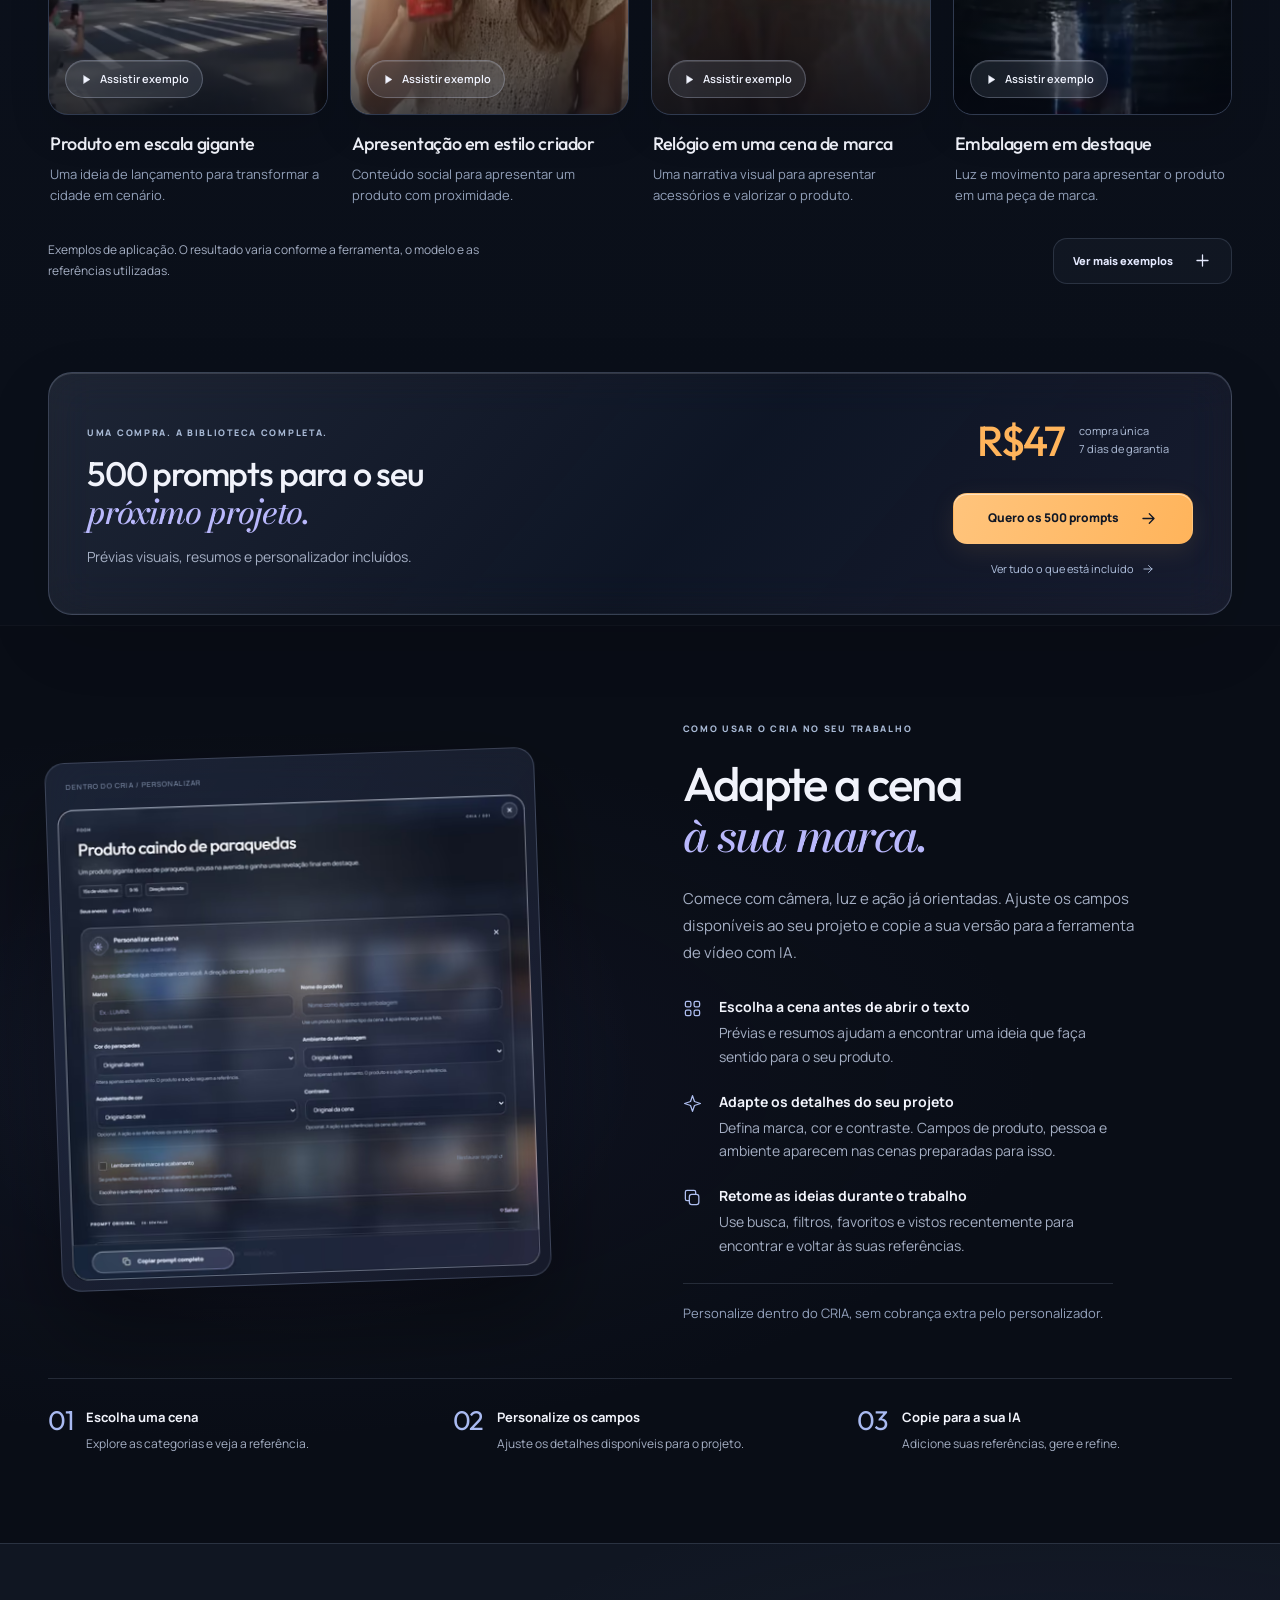
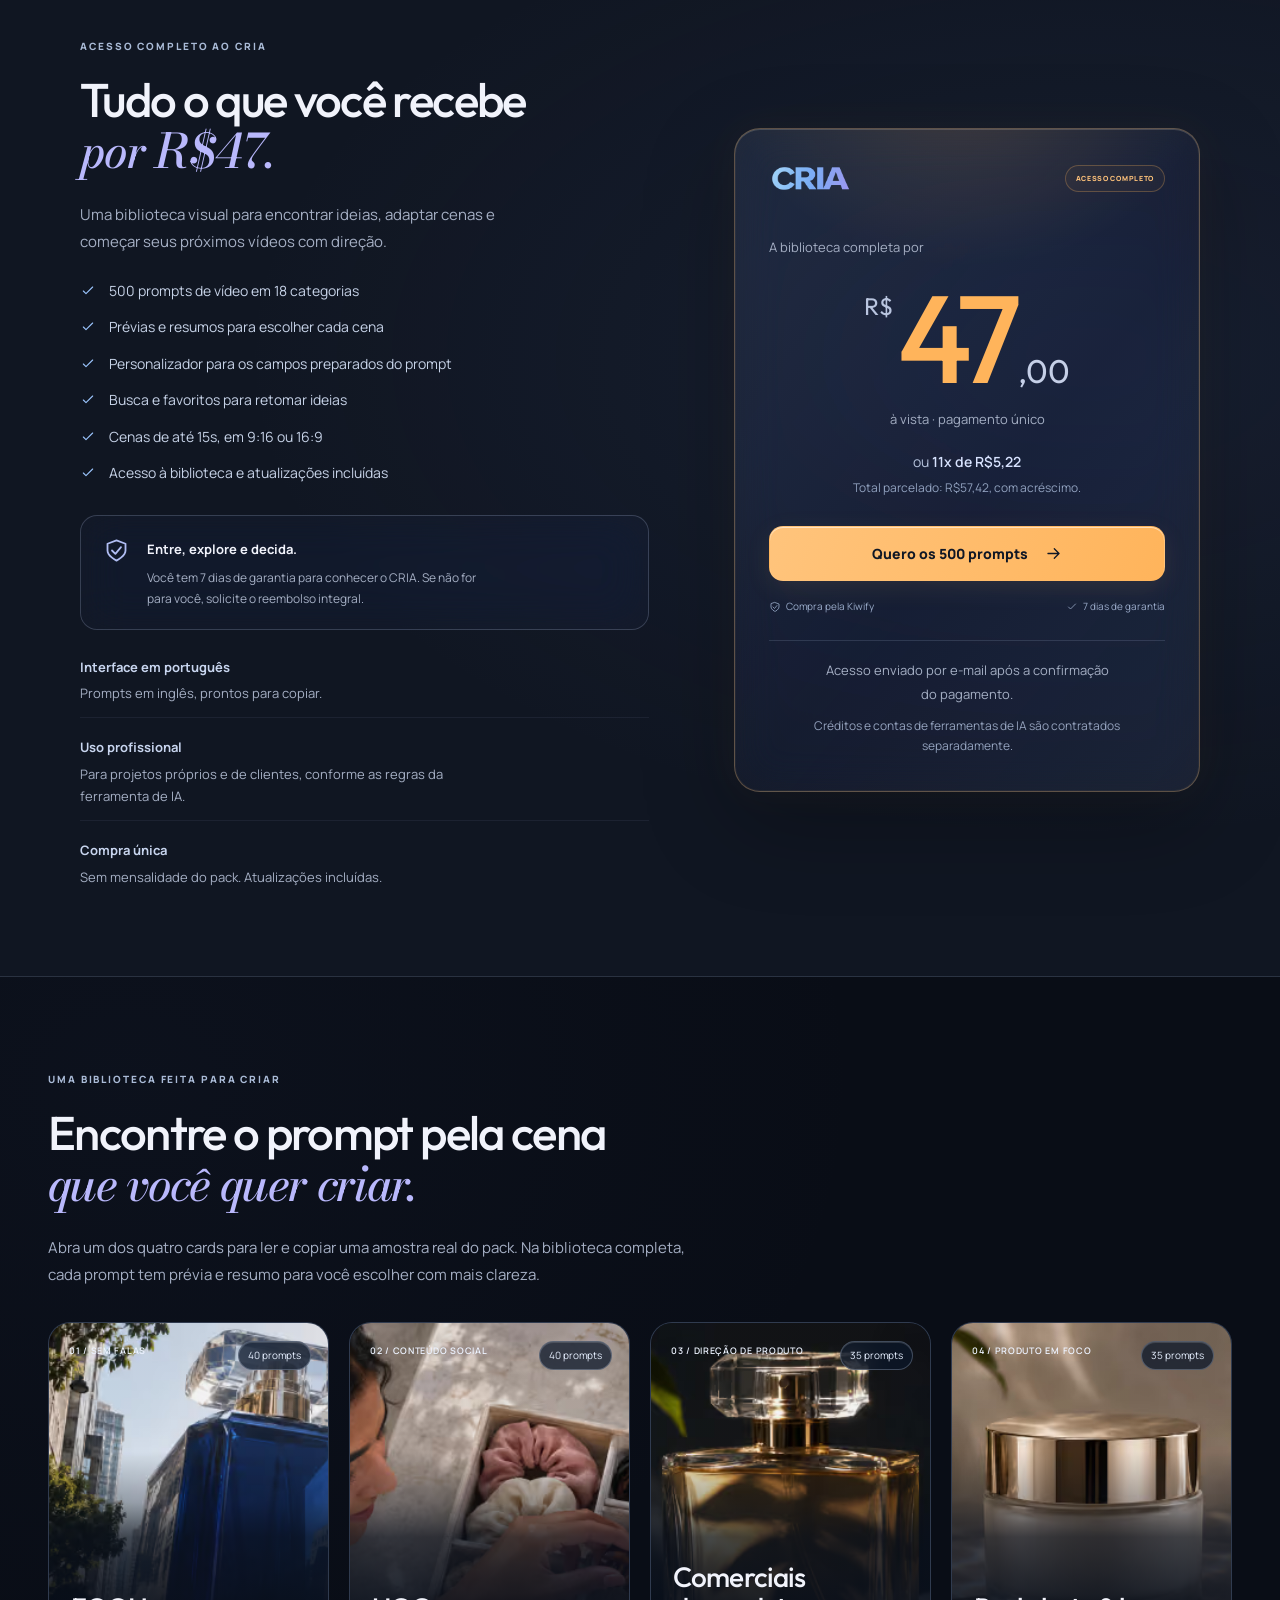
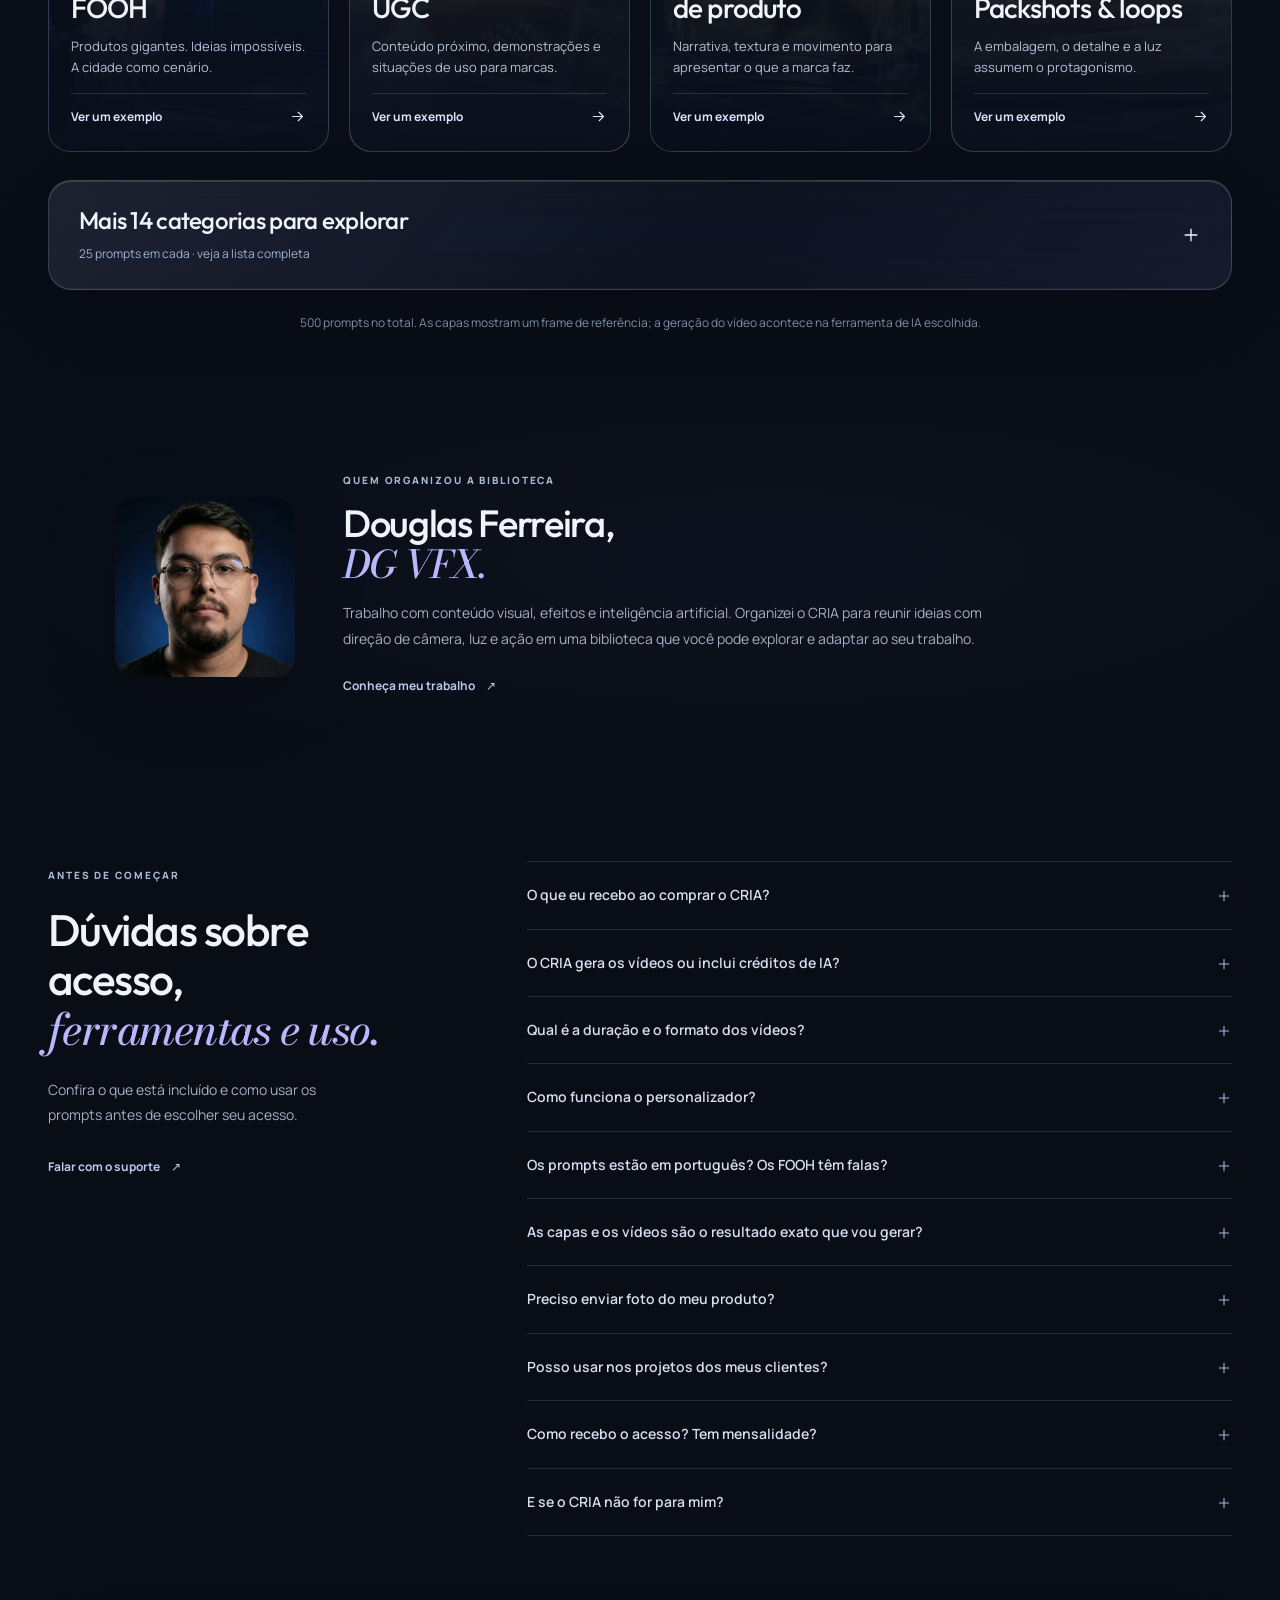
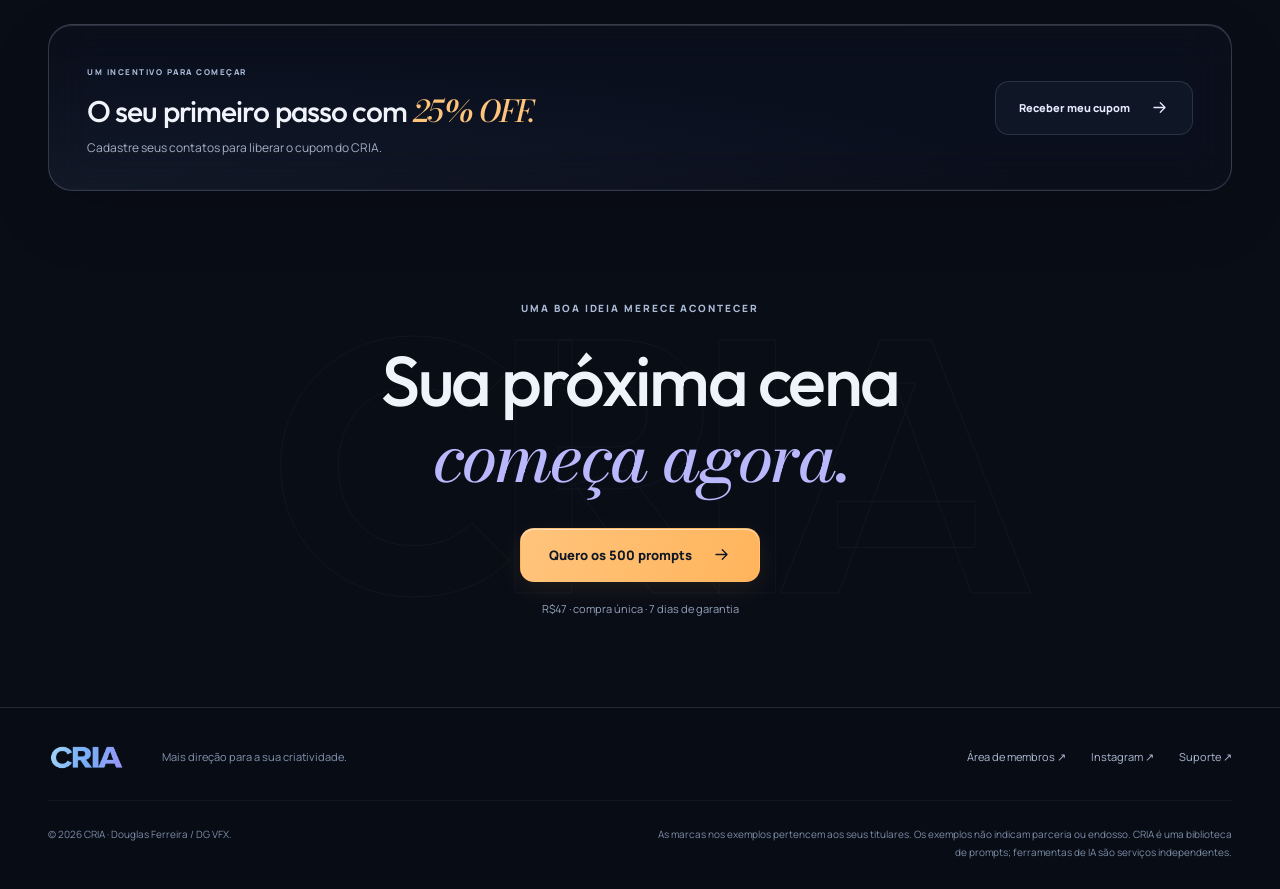
==== commit 79bc1f8c: "style: refine CRIA hierarchy, photography and glass surfaces Balance the hero type, expose more cate" ====
--- a/index.html
+++ b/index.html
@@ -26,7 +26,7 @@
 <meta content="https://www.cria.club/media/cria500/social-cria-500.jpg" name="twitter:image"/>
 <meta content="CRIA: biblioteca com 500 prompts de vídeo para IA em 18 categorias." name="twitter:image:alt"/>
 <link as="font" crossorigin="" href="media/fonts/outfit.6c18d579.woff2" rel="preload" type="font/woff2"/>
-<link href="styles.min.css?v=500.3" rel="stylesheet"/>
+<link href="styles.min.css?v=500.4" rel="stylesheet"/>
 <script type="application/ld+json">{"@context":"https://schema.org","@graph":[{"@type":"Organization","@id":"https://www.cria.club/#organization","name":"CRIA","url":"https://www.cria.club/","logo":{"@type":"ImageObject","url":"https://www.cria.club/media/cria500/logo-cria.webp"},"sameAs":["https://instagram.com/dg_vfx"]},{"@type":"WebSite","@id":"https://www.cria.club/#website","url":"https://www.cria.club/","name":"CRIA","inLanguage":"pt-BR","publisher":{"@id":"https://www.cria.club/#organization"}},{"@type":"WebPage","@id":"https://www.cria.club/#webpage","url":"https://www.cria.club/","name":"CRIA — 500 prompts de vídeo para IA","inLanguage":"pt-BR","isPartOf":{"@id":"https://www.cria.club/#website"},"about":{"@id":"https://www.cria.club/#product"},"description":"500 prompts de vídeo em 18 categorias, com prévias visuais, resumos e personalizador. FOOH, UGC, comerciais e packshots para criar com IA."},{"@type":"Product","@id":"https://www.cria.club/#product","name":"CRIA — 500 prompts de vídeo para IA","description":"Biblioteca digital com 500 prompts de vídeo em 18 categorias, cenas de até 15 segundos, prévias visuais, resumos e personalizador. Ferramentas e créditos de IA não incluídos.","image":["https://www.cria.club/media/cria500/social-cria-500.jpg"],"brand":{"@type":"Brand","name":"CRIA"},"category":"Biblioteca digital de prompts de vídeo para IA","offers":{"@type":"Offer","url":"https://pay.kiwify.com.br/7fTgGYD","priceCurrency":"BRL","price":"47.00","availability":"https://schema.org/InStock","seller":{"@id":"https://www.cria.club/#organization"}}}]}</script>
 <script defer="" src="scripts.min.js?v=500.3"></script>
 <script defer="" src="sample-ui.min.js?v=500.3"></script></head>
@@ -55,7 +55,7 @@
 <div class="container hero-grid">
 <div class="hero-copy">
 <span class="eyebrow hero-enter"><span class="status-dot"></span> 500 PROMPTS DE VÍDEO PARA IA</span>
-<h1 class="hero-enter" id="hero-title">Crie vídeos para marcas.<br/><em>Sem começar o prompt do zero.</em></h1>
+<h1 class="hero-enter" id="hero-title"><span class="hero-promise">Crie vídeos para marcas.</span><span class="hero-context">Sem começar o prompt <em>do zero.</em></span></h1>
 <p class="hero-description hero-enter">Explore FOOH, UGC, comerciais e packshots com referência visual e direção de cena. Escolha uma ideia, adapte os campos disponíveis à sua marca e copie para a IA que você usa.</p>
 <div class="hero-actions hero-enter"><a class="button primary checkout-button" data-cta-position="hero" href="https://pay.kiwify.com.br/7fTgGYD">Quero os 500 prompts<svg aria-hidden="true" class="icon"><use href="#i-arrow"></use></svg></a><a class="text-link sample-open" data-sample="cria-004" href="amostras.html#cria-004">Ver um prompt real <svg aria-hidden="true" class="icon"><use href="#i-arrow"></use></svg></a></div>
 <div class="hero-terms hero-enter"><span><strong>R$47</strong> · compra única</span><span><svg aria-hidden="true" class="icon"><use href="#i-shield"></use></svg> 7 dias de garantia</span></div>
@@ -126,7 +126,7 @@
 <div class="offer-card glass reveal"><div class="offer-top"><img alt="CRIA" height="36" src="media/cria500/logo-cria.webp" width="96"/><span class="pill">ACESSO COMPLETO</span></div><p class="offer-label">A biblioteca completa por</p><div class="price"><span>R$</span><strong>47</strong><span>,00</span></div><p class="price-caption">à vista · pagamento único</p><div class="installments">ou <strong>11x de R$5,22</strong><small>Total parcelado: R$57,42, com acréscimo.</small></div><a class="button primary checkout-button" data-cta-position="offer" href="https://pay.kiwify.com.br/7fTgGYD">Quero os 500 prompts <svg aria-hidden="true" class="icon"><use href="#i-arrow"></use></svg></a><div class="payment-trust"><span><svg aria-hidden="true" class="icon"><use href="#i-shield"></use></svg> Compra pela Kiwify</span><span><svg aria-hidden="true" class="icon"><use href="#i-check"></use></svg> 7 dias de garantia</span></div><div class="offer-divider"></div><p class="offer-delivery">Acesso enviado por e-mail após a confirmação do pagamento.</p><p class="small-note">Créditos e contas de ferramentas de IA são contratados separadamente.</p></div>
 <div class="offer-details reveal"><ul class="included-list"><li><svg aria-hidden="true" class="icon"><use href="#i-check"></use></svg> 500 prompts de vídeo em 18 categorias</li><li><svg aria-hidden="true" class="icon"><use href="#i-check"></use></svg> Prévias e resumos para escolher cada cena</li><li><svg aria-hidden="true" class="icon"><use href="#i-check"></use></svg> Personalizador para os campos preparados do prompt</li><li><svg aria-hidden="true" class="icon"><use href="#i-check"></use></svg> Busca e favoritos para retomar ideias</li><li><svg aria-hidden="true" class="icon"><use href="#i-check"></use></svg> Cenas de até 15s, em 9:16 ou 16:9</li><li><svg aria-hidden="true" class="icon"><use href="#i-check"></use></svg> Acesso à biblioteca e atualizações incluídas</li></ul><div class="guarantee-note glass"><svg aria-hidden="true" class="icon"><use href="#i-shield"></use></svg><div><strong>Entre, explore e decida.</strong><p>Você tem 7 dias de garantia para conhecer o CRIA. Se não for para você, solicite o reembolso integral.</p></div></div><div class="purchase-facts"><div><strong>Interface em português</strong><p>Prompts em inglês, prontos para copiar.</p></div><div><strong>Uso profissional</strong><p>Para projetos próprios e de clientes, conforme as regras da ferramenta de IA.</p></div><div><strong>Compra única</strong><p>Sem mensalidade do pack. Atualizações incluídas.</p></div></div></div></div></section><section aria-labelledby="library-title" class="library-section section" id="biblioteca"><div class="container">
 <div class="library-intro reveal"><span class="eyebrow">UMA BIBLIOTECA FEITA PARA CRIAR</span><h2 id="library-title">Encontre o prompt pela cena<br/><em>que você quer criar.</em></h2><p>Abra um dos quatro cards para ler e copiar uma amostra real do pack. Na biblioteca completa, cada prompt tem prévia e resumo para você escolher com mais clareza.</p></div>
-<div class="category-grid"><a class="category-card reveal sample-open" data-sample="cria-004" href="amostras.html#cria-004" style="--order:0"><picture class=""><source srcset="media/cria500/cria-004.d0df132136.640.avif" type="image/avif"/><img alt="Prévia de uma cena de FOOH da biblioteca CRIA" decoding="async" height="427" loading="lazy" src="media/cria500/cria-004.d0df132136.640.webp" width="640"/></picture><div class="category-shade"></div><span class="category-index">01 / Sem falas</span><div class="category-copy"><span class="category-count">40 prompts</span><h3>FOOH</h3><p>Produtos gigantes. Ideias impossíveis. A cidade como cenário.</p><span class="category-action">Ver um exemplo <svg aria-hidden="true" class="icon"><use href="#i-arrow"></use></svg></span></div></a><a class="category-card reveal sample-open" data-sample="cria-331" href="amostras.html#cria-331" style="--order:1"><picture class=""><source srcset="media/cria500/cria-331.2678b17c42.640.avif" type="image/avif"/><img alt="Prévia de uma cena de UGC da biblioteca CRIA" decoding="async" height="427" loading="lazy" src="media/cria500/cria-331.2678b17c42.640.webp" width="640"/></picture><div class="category-shade"></div><span class="category-index">02 / Conteúdo social</span><div class="category-copy"><span class="category-count">40 prompts</span><h3>UGC</h3><p>Conteúdo próximo, demonstrações e situações de uso para marcas.</p><span class="category-action">Ver um exemplo <svg aria-hidden="true" class="icon"><use href="#i-arrow"></use></svg></span></div></a><a class="category-card reveal sample-open" data-sample="cria-166" href="amostras.html#cria-166" style="--order:2"><picture class=""><source srcset="media/cria500/cria-166.db54a3c0e9.640.avif" type="image/avif"/><img alt="Prévia de uma cena de Comerciais de produto da biblioteca CRIA" decoding="async" height="427" loading="lazy" src="media/cria500/cria-166.db54a3c0e9.640.webp" width="640"/></picture><div class="category-shade"></div><span class="category-index">03 / Direção de produto</span><div class="category-copy"><span class="category-count">35 prompts</span><h3>Comerciais de produto</h3><p>Narrativa, textura e movimento para apresentar o que a marca faz.</p><span class="category-action">Ver um exemplo <svg aria-hidden="true" class="icon"><use href="#i-arrow"></use></svg></span></div></a><a class="category-card reveal sample-open" data-sample="cria-366" href="amostras.html#cria-366" style="--order:3"><picture class=""><source srcset="media/cria500/cria-366.b77b5d6d0d.640.avif" type="image/avif"/><img alt="Prévia de uma cena de Packshots &amp; loops da biblioteca CRIA" decoding="async" height="427" loading="lazy" src="media/cria500/cria-366.b77b5d6d0d.640.webp" width="640"/></picture><div class="category-shade"></div><span class="category-index">04 / Produto em foco</span><div class="category-copy"><span class="category-count">35 prompts</span><h3>Packshots &amp; loops</h3><p>A embalagem, o detalhe e a luz assumem o protagonismo.</p><span class="category-action">Ver um exemplo <svg aria-hidden="true" class="icon"><use href="#i-arrow"></use></svg></span></div></a></div>
+<div class="category-grid"><a class="category-card reveal sample-open" data-sample="cria-004" href="amostras.html#cria-004" style="--order:0"><picture class=""><source srcset="media/cria500/cria-004.d0df132136.640.avif" type="image/avif"/><img alt="Prévia de uma cena de FOOH da biblioteca CRIA" decoding="async" height="427" loading="lazy" src="media/cria500/cria-004.d0df132136.640.webp" width="640"/></picture><div class="category-shade"></div><span class="category-index">01 / Sem falas</span><div class="category-copy"><h3>FOOH</h3><p>Produtos gigantes. Ideias impossíveis. A cidade como cenário.</p><span class="category-action">Ver um exemplo <svg aria-hidden="true" class="icon"><use href="#i-arrow"></use></svg></span></div><span class="category-count">40 prompts</span></a><a class="category-card reveal sample-open" data-sample="cria-331" href="amostras.html#cria-331" style="--order:1"><picture class=""><source srcset="media/cria500/cria-331.2678b17c42.640.avif" type="image/avif"/><img alt="Prévia de uma cena de UGC da biblioteca CRIA" decoding="async" height="427" loading="lazy" src="media/cria500/cria-331.2678b17c42.640.webp" width="640"/></picture><div class="category-shade"></div><span class="category-index">02 / Conteúdo social</span><div class="category-copy"><h3>UGC</h3><p>Conteúdo próximo, demonstrações e situações de uso para marcas.</p><span class="category-action">Ver um exemplo <svg aria-hidden="true" class="icon"><use href="#i-arrow"></use></svg></span></div><span class="category-count">40 prompts</span></a><a class="category-card reveal sample-open" data-sample="cria-166" href="amostras.html#cria-166" style="--order:2"><picture class=""><source srcset="media/cria500/cria-166.db54a3c0e9.640.avif" type="image/avif"/><img alt="Prévia de uma cena de Comerciais de produto da biblioteca CRIA" decoding="async" height="427" loading="lazy" src="media/cria500/cria-166.db54a3c0e9.640.webp" width="640"/></picture><div class="category-shade"></div><span class="category-index">03 / Direção de produto</span><div class="category-copy"><h3>Comerciais de produto</h3><p>Narrativa, textura e movimento para apresentar o que a marca faz.</p><span class="category-action">Ver um exemplo <svg aria-hidden="true" class="icon"><use href="#i-arrow"></use></svg></span></div><span class="category-count">35 prompts</span></a><a class="category-card reveal sample-open" data-sample="cria-366" href="amostras.html#cria-366" style="--order:3"><picture class=""><source srcset="media/cria500/cria-366.b77b5d6d0d.640.avif" type="image/avif"/><img alt="Prévia de uma cena de Packshots &amp; loops da biblioteca CRIA" decoding="async" height="427" loading="lazy" src="media/cria500/cria-366.b77b5d6d0d.640.webp" width="640"/></picture><div class="category-shade"></div><span class="category-index">04 / Produto em foco</span><div class="category-copy"><h3>Packshots &amp; loops</h3><p>A embalagem, o detalhe e a luz assumem o protagonismo.</p><span class="category-action">Ver um exemplo <svg aria-hidden="true" class="icon"><use href="#i-arrow"></use></svg></span></div><span class="category-count">35 prompts</span></a></div>
 <details class="other-categories glass reveal" id="more-categories"><summary><span><strong>Mais 14 categorias para explorar</strong><small>25 prompts em cada · veja a lista completa</small></span><svg aria-hidden="true" class="icon"><use href="#i-plus"></use></svg></summary><ul><li>VFX &amp; transformação<span>25</span></li><li>Cinematic pessoa<span>25</span></li><li>Brand storytelling<span>25</span></li><li>Animação &amp; fantasia<span>25</span></li><li>Atmosférico &amp; sci-fi<span>25</span></li><li>Lifestyle &amp; rotina<span>25</span></li><li>Drone &amp; aerial<span>25</span></li><li>Épico &amp; grande escala<span>25</span></li><li>Esporte &amp; ação<span>25</span></li><li>Romance &amp; emocional<span>25</span></li><li>Horror &amp; suspense<span>25</span></li><li>Microcinema &amp; curta<span>25</span></li><li>Tutorial &amp; how-to<span>25</span></li><li>Natureza &amp; wildlife<span>25</span></li></ul></details>
 <p class="library-footnote">500 prompts no total. As capas mostram um frame de referência; a geração do vídeo acontece na ferramenta de IA escolhida.</p>
 </div></section><section aria-labelledby="creator-title" class="creator-section section creator-compact"><div class="container creator-grid"><div class="creator-portrait reveal"><picture class=""><source srcset="media/cria500/creator.ea929724.480.avif" type="image/avif"/><img alt="Douglas Ferreira, DG VFX, criador do CRIA." decoding="async" height="600" loading="lazy" src="media/cria500/creator.ea929724.480.webp" width="480"/></picture></div><div class="creator-copy reveal"><span class="eyebrow">QUEM ORGANIZOU A BIBLIOTECA</span><h2 id="creator-title">Douglas Ferreira,<br/><em>DG VFX.</em></h2><p>Trabalho com conteúdo visual, efeitos e inteligência artificial. Organizei o CRIA para reunir ideias com direção de câmera, luz e ação em uma biblioteca que você pode explorar e adaptar ao seu trabalho.</p><a class="text-link" href="https://instagram.com/dg_vfx" rel="noopener noreferrer" target="_blank">Conheça meu trabalho <span aria-hidden="true">↗</span></a></div></div></section><section aria-labelledby="faq-title" class="faq-section section" id="duvidas"><div class="container faq-grid"><div class="faq-heading reveal"><span class="eyebrow">ANTES DE COMEÇAR</span><h2 id="faq-title">Dúvidas sobre acesso,<br/><em>ferramentas e uso.</em></h2><p>Confira o que está incluído e como usar os prompts antes de escolher seu acesso.</p><a class="text-link" href="https://wa.me/555180328211?text=Ol%C3%A1%21%20Tenho%20uma%20d%C3%BAvida%20sobre%20o%20CRIA." rel="noopener noreferrer" target="_blank">Falar com o suporte <span aria-hidden="true">↗</span></a></div><div class="faq-list reveal"><details class="faq-item"><summary>O que eu recebo ao comprar o CRIA?<svg aria-hidden="true" class="icon"><use href="#i-plus"></use></svg></summary><div class="faq-answer"><p>Acesso à biblioteca com 500 prompts de vídeo em 18 categorias, uma prévia visual e um resumo por prompt, personalizador, busca, filtros, favoritos e histórico recente. Você escolhe uma ideia, abre o prompt e copia para usar na sua ferramenta de IA.</p></div></details><details class="faq-item"><summary>O CRIA gera os vídeos ou inclui créditos de IA?<svg aria-hidden="true" class="icon"><use href="#i-plus"></use></svg></summary><div class="faq-answer"><p>O CRIA é uma biblioteca de prompts. A geração acontece na ferramenta de vídeo com IA que você escolher. Contas, assinaturas e créditos dessas ferramentas são contratados separadamente e não estão incluídos no valor do pack.</p></div></details><details class="faq-item"><summary>Qual é a duração e o formato dos vídeos?<svg aria-hidden="true" class="icon"><use href="#i-plus"></use></svg></summary><div class="faq-answer"><p>Todos os prompts foram adaptados para vídeos de até 15 segundos; alguns loops são mais curtos. São 350 prompts em 9:16 e 150 em 16:9. O formato horizontal fica nas categorias Cinematic pessoa, Animação &amp; fantasia, Atmosférico &amp; sci-fi, Drone &amp; aerial, Microcinema &amp; curta e Esporte &amp; ação.</p></div></details><details class="faq-item"><summary>Como funciona o personalizador?<svg aria-hidden="true" class="icon"><use href="#i-plus"></use></svg></summary><div class="faq-answer"><p>Você ajusta os campos preparados em cada cena, como marca, acabamento de cor e contraste. Algumas cenas também oferecem campos de produto, pessoa, ambiente ou outros detalhes. A personalização está incluída no CRIA. Você pode copiar sua versão ou restaurar o texto original; a geração do vídeo acontece na ferramenta de IA escolhida.</p></div></details><details class="faq-item"><summary>Os prompts estão em português? Os FOOH têm falas?<svg aria-hidden="true" class="icon"><use href="#i-plus"></use></svg></summary><div class="faq-answer"><p>A interface e os resumos estão em português. Os prompts são escritos em inglês, com instruções de diálogo em português brasileiro quando a cena pede. Todos os 40 prompts de FOOH são sem falas, narração, vozes ao fundo ou canto.</p></div></details><details class="faq-item"><summary>As capas e os vídeos são o resultado exato que vou gerar?<svg aria-hidden="true" class="icon"><use href="#i-plus"></use></svg></summary><div class="faq-answer"><p>As capas são referências de um único frame para ajudar a entender a ideia. Os vídeos desta página são exemplos de aplicação e não correspondem necessariamente a cada capa. O resultado varia conforme a IA, o modelo, os parâmetros e as referências utilizadas. Não há promessa de reprodução idêntica.</p></div></details><details class="faq-item"><summary>Preciso enviar foto do meu produto?<svg aria-hidden="true" class="icon"><use href="#i-plus"></use></svg></summary><div class="faq-answer"><p>Depende da cena e da ferramenta escolhida. Quando o prompt pede uma referência, use uma imagem nítida do produto, pessoa ou embalagem e confira como sua IA aceita esse material. Para trabalhos de marca, revise a fidelidade da embalagem, logotipos e detalhes antes de publicar.</p></div></details><details class="faq-item"><summary>Posso usar nos projetos dos meus clientes?<svg aria-hidden="true" class="icon"><use href="#i-plus"></use></svg></summary><div class="faq-answer"><p>Sim. Você pode usar os prompts em projetos pessoais e profissionais, inclusive para clientes. Confira também as regras de uso comercial da ferramenta de IA escolhida e os direitos sobre marcas, pessoas, músicas e materiais de referência. O acesso à biblioteca é individual.</p></div></details><details class="faq-item"><summary>Como recebo o acesso? Tem mensalidade?<svg aria-hidden="true" class="icon"><use href="#i-plus"></use></svg></summary><div class="faq-answer"><p>Depois da confirmação do pagamento na Kiwify, você recebe as instruções de acesso pelo e-mail informado na compra. A compra do CRIA é única, sem mensalidade do pack, e inclui as atualizações. As condições de parcelamento são exibidas no checkout.</p></div></details><details class="faq-item"><summary>E se o CRIA não for para mim?<svg aria-hidden="true" class="icon"><use href="#i-plus"></use></svg></summary><div class="faq-answer"><p>Você tem 7 dias de garantia para conhecer o material. Se quiser solicitar o reembolso nesse prazo, use as instruções da compra na Kiwify ou entre em contato com o suporte. A devolução é integral, conforme a garantia da oferta.</p></div></details></div></div></section><section class="coupon-invite-section" id="lead-invite"><div class="container"><div class="coupon-invite glass reveal"><div><span class="eyebrow">UM INCENTIVO PARA COMEÇAR</span><h2>O seu primeiro passo com <em>25% OFF.</em></h2><p>Cadastre seus contatos para liberar o cupom do CRIA.</p></div><button class="button secondary" data-open-coupon="" type="button">Receber meu cupom <svg aria-hidden="true" class="icon"><use href="#i-arrow"></use></svg></button></div></div></section><section aria-labelledby="final-title" class="final-section section" id="final-cta"><div class="container"><div aria-hidden="true" class="final-mark">CRIA</div><span class="eyebrow reveal">UMA BOA IDEIA MERECE ACONTECER</span><h2 class="reveal" id="final-title">Sua próxima cena<br/><em>começa agora.</em></h2><div class="reveal"><a class="button primary checkout-button" data-cta-position="final" href="https://pay.kiwify.com.br/7fTgGYD">Quero os 500 prompts <svg aria-hidden="true" class="icon"><use href="#i-arrow"></use></svg></a><p>R$47 · compra única · 7 dias de garantia</p></div></div></section></main>
--- a/styles.min.css
+++ b/styles.min.css
@@ -1 +1 @@
-@font-face{font-family:Bodoni Moda;font-style:italic;font-weight:500;font-display:swap;src:url(media/fonts/bodoni-moda.af6bca11.woff2) format("woff2");unicode-range:U+0000-00FF,U+0131,U+0152-0153,U+02BB-02BC,U+02C6,U+02DA,U+02DC,U+0304,U+0308,U+0329,U+2000-206F,U+20AC,U+2122,U+2191,U+2193,U+2212,U+2215,U+FEFF,U+FFFD}@font-face{font-family:Manrope;font-style:normal;font-weight:400 800;font-display:swap;src:url(media/fonts/manrope.8c2def02.woff2) format("woff2");unicode-range:U+0000-00FF,U+0131,U+0152-0153,U+02BB-02BC,U+02C6,U+02DA,U+02DC,U+0304,U+0308,U+0329,U+2000-206F,U+20AC,U+2122,U+2191,U+2193,U+2212,U+2215,U+FEFF,U+FFFD}@font-face{font-family:Outfit;font-style:normal;font-weight:400 700;font-display:swap;src:url(media/fonts/outfit.6c18d579.woff2) format("woff2");unicode-range:U+0000-00FF,U+0131,U+0152-0153,U+02BB-02BC,U+02C6,U+02DA,U+02DC,U+0304,U+0308,U+0329,U+2000-206F,U+20AC,U+2122,U+2191,U+2193,U+2212,U+2215,U+FEFF,U+FFFD}:root{color-scheme:dark;--bg:#090d16;--panel:#151c2a;--text:#f1f3fb;--muted:#a5afc4;--faint:#8090ac;--line:rgba(190,207,241,.15);--blue:#94cfff;--lilac:#b4a5fa;--radius:26px;--ease:cubic-bezier(.16,1,.3,1);font-family:Manrope,Arial,sans-serif;font-synthesis:none;scroll-behavior:smooth;scroll-padding-top:100px}*,*:before,*:after{box-sizing:border-box}body{margin:0;background:var(--bg);color:var(--text);font-size:15px;line-height:1.7;-webkit-font-smoothing:antialiased}button,input{font:inherit}a{color:inherit;text-decoration:none}button{cursor:pointer}button:disabled{cursor:wait;opacity:.65}img,video{max-width:100%;display:block}picture{display:block}img{height:auto}h1,h2,h3,p{margin:0}h1,h2,h3{font-family:Outfit,Arial,sans-serif;font-weight:500;line-height:1.08;letter-spacing:-.035em}h1{font-size:clamp(48px,5vw,76px)}h2{font-size:clamp(40px,4.2vw,62px)}h3{font-size:24px}em{font-family:Bodoni Moda,Georgia,serif;font-weight:500;color:#b9b8fc;letter-spacing:-.035em}p{color:var(--muted)}ul,dl{margin:0;padding:0;list-style:none}dd{margin:0}[hidden]{display:none!important}.container{width:min(1280px,calc(100% - 96px));margin-inline:auto}.section{padding-block:112px;scroll-margin-top:0}.icon{width:22px;height:22px;flex:none;fill:none;stroke:currentColor;stroke-width:1.6;stroke-linecap:round;stroke-linejoin:round}.sprite{position:absolute;width:0;height:0;overflow:hidden}.eyebrow{display:inline-flex;align-items:center;gap:10px;font-size:10px;letter-spacing:.19em;font-weight:800;color:#aabbd7;line-height:1.5}.glass{border:1px solid rgba(205,218,255,.2);background:linear-gradient(130deg,#d0e0ff1b,#727dac0f 55%,#aba5ea17);box-shadow:inset 0 1px #ffffff21,inset 0 -1px #dbe1ff0a,0 24px 64px #0002;backdrop-filter:blur(22px) saturate(140%);-webkit-backdrop-filter:blur(22px) saturate(140%)}:focus-visible{outline:2px solid var(--blue);outline-offset:5px;border-radius:5px}::selection{background:#8d9cdd;color:#090d16}.skip-link{position:fixed;top:12px;left:16px;padding:12px 20px;background:var(--blue);color:#0c1322;z-index:100;transform:translateY(-150%)}.skip-link:focus{transform:none}.button{display:inline-flex;align-items:center;justify-content:center;gap:20px;min-height:54px;padding:15px 23px;border:1px solid transparent;border-radius:14px;font-size:13px;font-weight:800;line-height:1.4;transition:transform .45s var(--ease),background .3s,box-shadow .4s,border-color .3s;white-space:normal}.button .icon{width:19px;height:19px;transition:transform .45s var(--ease)}.primary{color:#0c1830;background:linear-gradient(110deg,#abdfff,#aeb9ff);box-shadow:inset 0 1px #fff8,0 7px 26px #8caafa18}.secondary{color:#e5eaff;background:#b4c9ff0a;border-color:var(--line)}.text-link{display:inline-flex;align-items:center;gap:11px;font-size:12px;font-weight:700;min-height:44px}.text-link .icon{width:15px;height:15px}.micro,.small-note{font-size:11px;line-height:1.7;color:#94a2bd}.quiet-label{font-size:9px;letter-spacing:.12em;font-weight:700;color:#95a4bd}.pill{font-size:8px;letter-spacing:.1em;font-weight:800;padding:7px 10px;border:1px solid var(--line);border-radius:100px;background:#b3c4ff0a}.section-heading{display:flex;justify-content:space-between;align-items:flex-end;gap:70px;margin-bottom:44px}.section-heading .eyebrow,.library-intro .eyebrow{margin-bottom:20px}.section-intro{max-width:360px;font-size:14px;line-height:1.8}.section-intro .quiet-label{display:block;margin-top:20px}.site-header{position:absolute;inset:0 0 auto;z-index:20;border-bottom:1px solid #c2d6ff0e}.header-inner{display:flex;align-items:center;gap:30px;min-height:98px}.logo{display:inline-flex;flex-shrink:0}.logo img{width:98px;height:auto}.site-nav{display:flex;align-items:center;gap:28px;margin-left:auto}.site-nav a{font-size:11px;font-weight:600;color:#b9c3d8;padding-block:12px;transition:color .25s}.site-nav .member-link{color:#d7dcf0;margin-left:15px}.member-link span{margin-left:6px;color:var(--blue)}.header-cta{min-height:42px;padding:11px 17px;font-size:11px;border-radius:11px;gap:16px}.header-cta .icon{width:16px;height:16px}.menu-toggle{display:none}.hero{position:relative;overflow:hidden;padding-top:98px;background:radial-gradient(ellipse at 78% 16%,#2631526b,transparent 52%),linear-gradient(135deg,#0b101c,#090d16 66%)}.hero-glow{position:absolute;width:600px;height:600px;right:-90px;top:0;background:radial-gradient(circle,#7e9bfa16,transparent 65%);pointer-events:none}.hero-grid{position:relative;display:grid;grid-template-columns:1fr 1.14fr;align-items:center;gap:44px;padding-top:90px;padding-bottom:74px;min-height:680px}.hero-copy{position:relative;z-index:2}.hero-copy .eyebrow{font-size:9px;letter-spacing:.15em;margin-bottom:24px}.status-dot{width:6px;height:6px;background:var(--blue);border-radius:50%;box-shadow:0 0 13px #8ebdff88}.hero h1{font-size:clamp(44px,4.9vw,72px);letter-spacing:-.048em;line-height:1.07}.hero h1 em{display:inline-block;line-height:1.1}.hero-description{max-width:425px;margin-top:26px;font-size:14px;line-height:1.85}.hero-actions{display:flex;align-items:center;gap:22px;margin-top:30px}.hero-actions .button{padding-inline:20px;gap:22px;font-size:12px}.hero-actions .text-link{font-size:11px}.hero-terms{display:flex;gap:22px;align-items:center;margin-top:24px;font-size:10px;color:#abb7ce}.hero-terms span{display:flex;align-items:center;gap:7px}.hero-terms strong{color:#ecf0ff;font-size:14px}.hero-terms .icon{width:14px;height:14px;color:#a8bbde}.hero .micro{font-size:9px;margin-top:9px;color:#8d9bb3}.hero-stage{position:relative;min-width:0;padding:8px 0 35px;perspective:1500px}.library-window{border-radius:18px;overflow:hidden;transform:rotateY(-8deg) rotate(1deg);animation:workspace-float 8s ease-in-out infinite;position:relative;z-index:2;box-shadow:0 35px 80px #0007,0 0 85px #8991e60a}.window-bar{display:flex;align-items:center;justify-content:space-between;padding:11px 13px;gap:12px;background:linear-gradient(110deg,#25314aab,#252c4680);font-size:7px;letter-spacing:.15em;color:#aab9d3}.window-dots{display:flex;gap:4px}.window-dots i{width:4px;height:4px;border-radius:50%;background:#73839d}.window-live{display:inline-flex;align-items:center;gap:5px}.window-live i{width:3px;height:3px;border-radius:50%;background:var(--blue)}.library-window img{width:100%;height:auto;aspect-ratio:1440/1000}.stage-orbit{position:absolute;inset:-50px -40px 30px;border:1px solid #c0d0ff0a;border-radius:50%;transform:rotate(-15deg);z-index:0}.stage-orbit:after{content:"";position:absolute;inset:25px -10px;border:1px solid #c0d0ff08;border-radius:50%}.floating-note{position:absolute;bottom:9px;left:-30px;z-index:3;display:flex;align-items:center;gap:12px;padding:16px 22px;border-radius:18px;background:linear-gradient(120deg,#273448b3,#26233bc9);animation:note-float 7s ease-in-out infinite;font-size:11px;font-weight:600;color:#e2e9fc}.floating-note small{display:block;font-size:9px;color:#a6b6d0;font-weight:400;margin-top:3px}.note-icon{display:grid;place-items:center;width:34px;height:34px;background:#bad6ff14;border:1px solid #c9dcff22;border-radius:11px;color:#b8c6ff}.note-icon .icon{width:18px;height:18px}.stage-caption{position:absolute;bottom:13px;right:0;font-size:8px;color:#8391ac}.hero-bottom{position:relative;display:flex;align-items:center;justify-content:space-between;gap:60px;border-top:1px solid var(--line);padding-top:29px;padding-bottom:36px}.hero-bottom>p{font-size:11px;line-height:1.8}.hero-bottom>p strong{font-weight:500;color:#d4dced}.hero-stats{display:flex;gap:70px}.hero-stats div{position:relative}.hero-stats dt{font-family:Outfit,sans-serif;font-size:42px;line-height:1;font-weight:400;letter-spacing:-.05em}.hero-stats dt span{font-size:27px;margin-left:1px;color:#cad3ed}.hero-stats dd{font-size:9px;color:#98a8c3;margin-top:7px}.scroll-cue{display:flex;align-items:center;gap:22px;font-size:8px;letter-spacing:.16em;color:#a0aec5}.scroll-cue span{display:grid;place-items:center;font-size:17px;width:35px;height:35px;border:1px solid var(--line);border-radius:100px;animation:cue-float 3s ease-in-out infinite}.examples-section{background:linear-gradient(180deg,#0d121e,#0a0f19)}.gallery-toolbar{display:flex;align-items:center;justify-content:space-between;gap:16px;margin-bottom:25px}.gallery-filters{display:flex;gap:5px;padding:5px;border:1px solid var(--line);background:#b9caff05;border-radius:100px}.gallery-filters button{border:1px solid transparent;background:transparent;color:#9faec9;padding:9px 22px;border-radius:100px;font-size:10px;font-weight:600;transition:background .25s,color .25s,border-color .25s}.gallery-filters button.is-active{background:#bbc8ff17;color:#e8edff;border-color:#bdceff35;box-shadow:inset 0 1px #ffffff17}.gallery-counter{font-size:10px;color:#95a3bb}.video-grid{display:grid;grid-template-columns:repeat(4,minmax(0,1fr));gap:27px 22px}.video-card{min-width:0;transition:transform .65s var(--ease);transform-origin:50% 90%}.video-open{position:relative;display:block;overflow:hidden;border-radius:20px;border:1px solid #bed0ff24;isolation:isolate;background:#182132;box-shadow:0 16px 40px #0002}.video-open:after{content:"";position:absolute;inset:0;background:linear-gradient(180deg,#070c1720 15%,transparent 35%,#070c1755 78%,#070c17b0)}.video-open img{width:100%;aspect-ratio:9/14.2;object-fit:cover;transition:transform 1.1s var(--ease),filter .6s}.video-label{position:absolute;left:15px;top:15px;font-size:8px;font-weight:800;letter-spacing:.1em;color:#f1f5ff;background:#101a2b66;border:1px solid #fff3;border-radius:100px;padding:5px 10px;z-index:1;-webkit-backdrop-filter:blur(12px);backdrop-filter:blur(12px)}.video-watch{position:absolute;bottom:16px;left:16px;z-index:1;display:flex;align-items:center;gap:8px;background:#cedeff19;border:1px solid #d7e4ff42;box-shadow:inset 0 1px #fff2;color:#f1f4ff;font-size:10px;font-weight:600;border-radius:100px;padding:9px 13px;-webkit-backdrop-filter:blur(18px);backdrop-filter:blur(18px)}.video-watch .icon{width:13px;height:13px;fill:currentColor;stroke-width:1}.video-caption{padding:18px 2px 0}.video-caption h3{font-size:17px;letter-spacing:-.02em;line-height:1.3}.video-caption p{font-size:11px;line-height:1.7;margin-top:8px;color:#93a1ba}.gallery-bottom{display:flex;align-items:center;justify-content:space-between;gap:35px;margin-top:31px}.gallery-bottom p{max-width:460px;font-size:10px}.gallery-bottom .button{font-size:11px;min-height:46px;padding:11px 19px;flex-shrink:0}.library-section{background:radial-gradient(ellipse at 10% 10%,#34446c14,transparent 45%)}.library-intro{max-width:650px;margin-bottom:44px}.library-intro p{margin-top:24px;max-width:520px;font-size:14px}.category-grid{display:grid;grid-template-columns:repeat(4,minmax(0,1fr));gap:20px}.category-card{position:relative;min-height:390px;overflow:hidden;border-radius:22px;background:#172132;border:1px solid var(--line);isolation:isolate;transition:transform .7s var(--ease),box-shadow .7s}.category-card picture{position:absolute;inset:0}.category-card img{width:100%;height:100%;object-fit:cover;transition:transform 1.1s var(--ease)}.category-shade{position:absolute;inset:0;background:linear-gradient(180deg,#0b10213b,transparent 30%,#080f1bd1 72%,#080f1bfc)}.category-index{position:absolute;top:21px;left:20px;font-size:8px;text-transform:uppercase;letter-spacing:.08em;font-weight:600;color:#edf3ff}.category-copy{position:absolute;inset:auto 22px 25px}.category-count{font-size:9px;color:#b9c9ef;display:inline-block;margin-bottom:11px;padding:3px 9px;border:1px solid #c5d7ff40;border-radius:100px;-webkit-backdrop-filter:blur(10px);backdrop-filter:blur(10px)}.category-copy h3{font-size:28px;letter-spacing:-.03em;line-height:1.08;max-width:210px}.category-copy p{font-size:10px;color:#b3c0d6;line-height:1.75;margin-top:13px;max-width:210px}.other-categories{display:grid;grid-template-columns:.7fr 1.3fr;gap:60px;padding:37px 40px;border-radius:23px;margin-top:28px}.other-categories h3{font-size:28px;line-height:1.15;margin-top:16px}.other-categories p{font-size:11px;margin-top:14px;max-width:265px}.other-categories ul{display:grid;grid-template-columns:1fr 1fr;gap:0 28px}.other-categories li{display:flex;align-items:center;justify-content:space-between;gap:15px;font-size:10px;color:#b8c5dc;padding:11px 0;border-bottom:1px solid #b4c5ed12}.other-categories li span{font-size:9px;color:#91a5ca}.other-categories li:nth-last-child(-n+2){border-bottom:0}.library-footnote{text-align:center;font-size:10px;margin-top:23px;color:#8495b2}.personalizer-section{border-top:1px solid #c5d7ff0a;background:radial-gradient(ellipse at 18% 50%,#3a447a1c,transparent 55%)}.personalizer-grid{display:grid;grid-template-columns:1fr .9fr;gap:110px;align-items:center}.personalizer-visual{position:relative;max-width:490px;perspective:1400px;margin-left:30px;padding-bottom:22px}.personalizer-halo{position:absolute;inset:0 -25% -15%;background:radial-gradient(ellipse,#8485f21c,transparent 65%);border-radius:50%;pointer-events:none}.personalizer-window{position:relative;border-radius:24px;padding:12px;transform:rotate(-3deg);background:linear-gradient(130deg,#2b364e80,#191d2dc2);box-shadow:0 35px 90px #0006}.window-label{display:block;font-size:7px;letter-spacing:.14em;padding:8px 10px 16px;color:#94a4c2}.personalizer-window picture{border-radius:14px;overflow:hidden;background:#111725}.personalizer-window img{width:100%;height:auto}.personalizer-stamp{position:absolute;bottom:0;right:-38px;display:flex;align-items:center;gap:13px;padding:17px 23px;border-radius:17px;background:#293349b0;transform:rotate(3deg);font-size:10px;color:#b1bfd7}.personalizer-stamp .icon{width:28px;height:28px;padding:6px;background:#9dbdfc12;border-radius:50%;border:1px solid #a4c7ff28;color:#adceff}.personalizer-stamp strong{color:#ebefff;font-weight:600}.personalizer-copy .eyebrow{font-size:9px;margin-bottom:22px}.personalizer-copy h2{font-size:clamp(38px,3.7vw,55px)}.personalizer-copy>p{margin-top:24px;font-size:13px;max-width:440px;line-height:1.85}.feature-list{display:grid;gap:23px;margin-top:30px}.feature-list li{display:flex;gap:17px}.feature-list>.icon,.feature-list li>.icon{color:#afbff1;width:19px;height:19px;margin-top:3px}.feature-list h3{font-family:Manrope,sans-serif;font-size:12px;font-weight:700;letter-spacing:0;line-height:1.5}.feature-list p{font-size:11px;line-height:1.7;margin-top:4px;max-width:345px}.personalizer-copy>.small-note{font-size:10px;max-width:390px;margin-top:25px;padding-top:18px;border-top:1px solid var(--line)}.workflow-section{background:#0c111c;border-block:1px solid #c5d7ff08}.steps-grid{display:grid;grid-template-columns:repeat(3,minmax(0,1fr));gap:22px}.step{position:relative;padding:30px;border-radius:22px;overflow:hidden;transition:transform .6s var(--ease),border-color .4s}.step-number{position:absolute;right:22px;top:12px;font-family:Outfit,sans-serif;font-size:90px;line-height:1.1;color:#a6b9ff0b;letter-spacing:-.08em;font-weight:500}.step-label{font-size:8px;letter-spacing:.18em;color:#aebfe6;font-weight:700}.step h3{font-size:25px;line-height:1.15;max-width:260px;position:relative;margin-top:45px}.step p{font-size:11px;margin-top:15px;line-height:1.85;max-width:280px}.step-bottom{display:flex;align-items:center;justify-content:space-between;font-size:9px;color:#aab9d3;gap:10px;border-top:1px solid var(--line);padding-top:20px;margin-top:27px}.step-bottom .icon{width:17px;height:17px;color:#aab7e7}.direction-note{display:flex;align-items:center;justify-content:center;gap:35px;margin-top:42px}.direction-note p{font-size:11px;text-align:center;max-width:630px}.direction-note strong{color:#c0cbe1;font-weight:600}.direction-line{height:1px;flex:1;max-width:180px;background:linear-gradient(90deg,transparent,#b8c7ee2a)}.direction-line:last-child{transform:rotate(180deg)}.creator-section{background:radial-gradient(ellipse at 60% 40%,#25345522,transparent 70%)}.creator-grid{max-width:1050px;display:grid;grid-template-columns:.8fr 1.2fr;align-items:center;gap:110px}.creator-portrait{position:relative;padding:0 0 22px}.creator-portrait picture{border-radius:24px;overflow:hidden;background:#172132;box-shadow:0 20px 70px #0003}.creator-portrait img{width:100%;aspect-ratio:4/4.7;object-fit:cover;object-position:center 25%;filter:saturate(.75)}.portrait-label{position:absolute;bottom:0;left:23px;right:23px;padding:17px 20px;display:block;border-radius:15px;background:#1c263bd9;font-size:10px;letter-spacing:.08em;font-weight:700}.portrait-label small{display:block;color:#9caed0;font-size:7px;letter-spacing:.15em;font-weight:500;margin-top:4px}.creator-copy .eyebrow{margin-bottom:22px}.creator-copy h2{font-size:clamp(38px,3.7vw,54px)}.creator-copy p{font-size:13px;margin-top:22px;line-height:1.9;max-width:440px}.creator-copy p+p{margin-top:15px}.creator-copy .text-link{margin-top:22px;color:#bbc9ed}.offer-section{position:relative;background:radial-gradient(ellipse at 85% 40%,#4c5d961f,transparent 55%),#101622;border-block:1px solid var(--line)}.offer-grid{display:grid;grid-template-columns:1.1fr .9fr;align-items:center;gap:110px;max-width:1120px}.offer-copy .eyebrow{margin-bottom:24px}.offer-copy h2{font-size:clamp(38px,3.8vw,55px)}.offer-copy>p{margin-top:24px;max-width:400px;font-size:13px;line-height:1.85}.included-list{display:grid;gap:13px;margin-top:29px}.included-list li{display:flex;gap:13px;align-items:center;color:#c6d2e7;font-size:11px}.included-list .icon{color:#9cc6ff;width:16px;height:16px}.guarantee-note{display:flex;align-items:flex-start;gap:17px;border-radius:17px;padding:20px 22px;margin-top:31px;background:#b8cbff05;box-shadow:none}.guarantee-note>.icon{width:27px;height:27px;color:#b0bdf3;margin-top:1px}.guarantee-note strong{font-size:11px;font-weight:700}.guarantee-note p{margin-top:5px;font-size:10px;line-height:1.75;max-width:340px}.offer-card{position:relative;padding:34px;border-radius:26px;overflow:hidden;background:linear-gradient(130deg,#c0d7ff16,#a79ce00a 55%,#8d98c818);border-color:#c3d5ff40;box-shadow:inset 0 1px #e2ebff33,0 30px 90px #0004}.offer-card:before{content:"";position:absolute;top:-60px;left:0;right:0;height:160px;background:radial-gradient(ellipse,#b8d3ff16,transparent 68%);pointer-events:none}.offer-top{display:flex;align-items:center;justify-content:space-between;margin-bottom:42px}.offer-top img{width:85px;height:auto}.offer-top .pill{font-size:7px}.offer-label{font-size:11px}.price{display:flex;align-items:baseline;justify-content:center;gap:5px;line-height:1;margin-top:16px}.price strong{font-family:Outfit,sans-serif;font-size:124px;font-weight:500;letter-spacing:-.07em}.price>span:first-child{font-family:Outfit,sans-serif;font-size:24px;color:#b9c5df;align-self:flex-start;padding-top:19px}.price>span:last-child{font-family:Outfit,sans-serif;font-size:33px;color:#c5cfe7}.price-caption{text-align:center;font-size:11px;margin-top:9px}.installments{padding:20px 0 28px;text-align:center;color:#b6c3dc;font-size:12px}.installments strong{color:#d8e3ff;font-weight:600}.installments small{display:block;color:#91a1be;font-size:9px;margin-top:5px}.offer-card>.button{display:flex;width:100%;font-size:12px;padding:17px 16px;gap:16px}.payment-trust{display:flex;justify-content:space-between;gap:12px;margin-top:17px;font-size:8px;color:#9bacca}.payment-trust span{display:flex;align-items:center;gap:5px}.payment-trust .icon{width:12px;height:12px}.offer-divider{height:1px;background:var(--line);margin:25px 0 18px}.offer-delivery{text-align:center;font-size:10px;max-width:250px;margin-inline:auto;line-height:1.8}.offer-card>.small-note{text-align:center;font-size:9px;margin-top:10px;line-height:1.7}.faq-grid{display:grid;grid-template-columns:.7fr 1.3fr;gap:100px;align-items:start}.faq-heading{position:sticky;top:50px}.faq-heading .eyebrow{margin-bottom:22px}.faq-heading h2{font-size:clamp(40px,3.8vw,55px)}.faq-heading p{font-size:12px;margin-top:23px;max-width:240px}.faq-heading .text-link{font-size:11px;margin-top:18px;color:#bbc9ed}.faq-item{border-bottom:1px solid var(--line)}.faq-item:first-child{border-top:1px solid var(--line)}.faq-item summary{position:relative;padding:24px 35px 24px 0;cursor:pointer;list-style:none;font-size:12px;font-weight:600;line-height:1.6;color:#d6dff0;transition:color .2s}.faq-item summary::-webkit-details-marker{display:none}.faq-item summary .icon{position:absolute;top:26px;right:0;width:16px;height:16px;color:#a4b8df;transition:transform .4s var(--ease)}.faq-item[open] summary{color:#b9d4ff}.faq-item[open] summary .icon{transform:rotate(45deg)}.faq-answer{padding:0 26px 24px 0}.faq-answer p{font-size:11px;line-height:1.9;color:#a4b1ca}.faq-item::details-content{interpolate-size:allow-keywords;transition:height .45s var(--ease),content-visibility .45s allow-discrete;height:0;overflow:clip}.faq-item[open]::details-content{height:auto}.coupon-invite-section{padding-bottom:15px}.coupon-invite{display:flex;align-items:center;justify-content:space-between;gap:35px;border-radius:24px;padding:32px 38px;background:radial-gradient(ellipse at 0% 100%,#a5bfff0d,transparent 60%),#b9caff04}.coupon-invite h2{font-size:30px;margin-top:12px;letter-spacing:-.03em}.coupon-invite p{font-size:11px;margin-top:11px}.coupon-invite .eyebrow{font-size:8px}.coupon-invite .button{flex-shrink:0;font-size:11px}.final-section{position:relative;overflow:hidden;text-align:center;padding-block:115px 105px}.final-section .container{position:relative}.final-mark{position:absolute;left:50%;top:15px;transform:translate(-50%);font-family:Outfit,sans-serif;font-size:clamp(160px,28vw,400px);line-height:.85;font-weight:700;letter-spacing:-.07em;color:transparent;-webkit-text-stroke:1px #b8c9ff0b;pointer-events:none;-webkit-user-select:none;user-select:none;z-index:-1}.final-section h2{font-size:clamp(50px,6vw,84px);margin-top:22px}.final-section .button{margin-top:33px;min-width:240px}.final-section p{font-size:10px;margin-top:18px;color:#94a2bd}.site-footer{border-top:1px solid var(--line);padding:35px 0 28px;background:#080c14}.footer-top{display:flex;align-items:center;gap:35px}.footer-top .logo img{width:79px}.footer-top p{font-size:10px;color:#8494b0}.footer-top>div{margin-left:auto;display:flex;gap:25px;font-size:9px;color:#aebbd4}.footer-bottom{display:flex;gap:60px;justify-content:space-between;border-top:1px solid #b4c5ed0d;padding-top:24px;margin-top:28px}.footer-bottom p{font-size:8px;line-height:1.8;color:#7c8da9}.footer-bottom p:first-child{flex-shrink:0}.footer-bottom p:last-child{max-width:580px;text-align:right}.sticky-cta{position:fixed;bottom:20px;left:50%;z-index:25;transform:translate(-50%);display:flex;align-items:center;justify-content:space-between;gap:35px;padding:12px 14px 12px 24px;border-radius:21px;background:linear-gradient(120deg,#2a354ae6,#24223fe6);min-width:540px;box-shadow:0 12px 60px #0008;animation:sticky-in .5s var(--ease)}.sticky-cta strong{display:block;font-family:Outfit,sans-serif;font-size:17px;line-height:1.2;letter-spacing:-.02em}.sticky-cta strong span{margin-left:10px;font-family:Manrope,sans-serif;font-size:9px;letter-spacing:0;color:#b1bfd9;font-weight:500}.sticky-cta small{font-size:9px;color:#a4b4d2}.sticky-cta .button{font-size:10px;min-height:43px;padding:11px 16px;border-radius:12px;gap:20px}.media-dialog{border:0;padding:24px;background:transparent;color:var(--text);width:min(600px,100vw);max-height:100dvh;max-width:100vw;overflow:visible}.media-dialog::backdrop{background:#040915cc;backdrop-filter:blur(16px);-webkit-backdrop-filter:blur(16px)}.media-dialog[open] .media-shell{animation:modal-in .65s var(--ease)}.media-shell{padding:17px;border-radius:25px;background:linear-gradient(135deg,#29374be0,#222337e6);max-height:calc(100dvh - 48px);overflow:auto;box-shadow:0 30px 100px #0008}.media-top{display:flex;align-items:center;justify-content:space-between;gap:20px;margin-bottom:12px;padding-left:5px}.media-top h2{font-family:Manrope,sans-serif;font-size:12px;letter-spacing:0;line-height:1.5;font-weight:600}.icon-button{display:grid;place-items:center;width:34px;height:34px;flex:none;border:1px solid #c4d7ff30;border-radius:50%;color:#cbd8f2;background:#c8dbff0c;transition:background .2s,transform .4s}.icon-button .icon{width:16px;height:16px}.media-dialog video{height:min(72dvh,720px);max-width:100%;width:auto;margin-inline:auto;aspect-ratio:9/16;border-radius:13px;background:#05080e}.media-disclaimer{font-size:9px;text-align:center;line-height:1.6;padding:12px 8px 0}.media-status{padding:12px;font-size:11px;text-align:center}.media-status a{color:var(--blue);text-decoration:underline}body.modal-is-open,body.coupon-is-open{overflow:hidden}.coupon-overlay{position:fixed;inset:0;z-index:50;padding:24px;display:grid;place-items:center;overflow-y:auto;background:#040915aa;backdrop-filter:blur(18px);-webkit-backdrop-filter:blur(18px)}.coupon-modal{position:relative;width:min(490px,100%);padding:38px;border:1px solid #d6e2ff55;border-radius:30px;background:linear-gradient(130deg,#c5dcff26,#737c9b1a 50%,#b0a5f52b),#172037aa;box-shadow:inset 0 1px #fff5,inset 1px 0 #fff1,0 30px 100px #0007;-webkit-backdrop-filter:blur(30px) saturate(150%);backdrop-filter:blur(30px) saturate(150%);animation:modal-in .65s var(--ease);max-height:calc(100dvh - 48px);overflow:auto}.coupon-close{position:absolute;right:17px;top:17px;width:30px;height:30px;border-radius:50%;border:1px solid #d8e6ff35;color:#d2ddf4;background:#d7e2ff0a;font-size:22px;font-weight:400;line-height:1}.coupon-badge{display:block;font-size:8px;letter-spacing:.13em;color:#b4c8ee;font-weight:800;margin-bottom:20px}.coupon-title{font-size:34px;line-height:1.1;max-width:350px}.coupon-title span{font-family:Bodoni Moda,Georgia,serif;color:#beb9ff;font-style:italic}.coupon-desc{font-size:11px;line-height:1.8;margin-top:18px;max-width:370px}.coupon-price-note{padding:16px 0;color:#bdcbe4;font-size:12px}.coupon-price-note strong{color:#e0e9ff}.coupon-price-note small{display:block;color:#99abc9;font-size:9px;margin-top:3px}.coupon-input-wrap{display:grid;gap:8px}.coupon-input-wrap label{font-size:10px;color:#c3d0e8;font-weight:600}.coupon-input-wrap input{width:100%;min-height:45px;border-radius:11px;border:1px solid #bed0ff32;background:#0b13274d;color:#edf3ff;font-size:12px;padding:11px 13px;outline-offset:2px}.coupon-input-wrap input::placeholder{color:#8292af}.coupon-input-wrap>input{margin-bottom:5px}.coupon-phone-wrap{display:flex;align-items:center;border:1px solid #bed0ff32;border-radius:11px;overflow:hidden;background:#0b13274d}.coupon-phone-flag{font-size:11px;padding-left:12px;white-space:nowrap;color:#becce3}.coupon-phone-wrap input{border:0;background:transparent}.coupon-submit{display:flex;align-items:center;justify-content:center;gap:13px;min-height:49px;border:0;border-radius:12px;background:linear-gradient(110deg,#abdfff,#b7baff);color:#0b1830;font-size:11px;font-weight:800;margin-top:8px}.coupon-submit .icon{width:17px;height:17px}.coupon-error{font-size:10px;color:#ffbec9;padding-top:12px}.coupon-privacy{font-size:8px;line-height:1.7;margin-top:13px;color:#96a9c7}.coupon-modal h3{font-size:30px}.coupon-code-box{display:flex;justify-content:space-between;align-items:center;gap:20px;padding:18px 20px;background:#c4d4ff0c;border:1px dashed #bccbff66;border-radius:13px;margin-top:20px}.coupon-code-box>span{font-family:Outfit,sans-serif;font-size:28px;letter-spacing:.08em;color:#c9d8ff}.coupon-copy-btn{border:1px solid var(--line);background:#b1c5ff12;color:#dae5ff;border-radius:10px;font-size:10px;padding:8px 12px}.coupon-savings{font-size:10px;margin-top:14px}.coupon-cta-btn{margin-top:22px;width:100%;background:linear-gradient(110deg,#abdfff,#b7baff);color:#0b1830;font-size:11px}.coupon-success-msg{font-size:12px}.hero-enter{animation:hero-in .95s var(--ease) both}.hero-copy>:nth-child(2){animation-delay:.08s}.hero-copy>:nth-child(3){animation-delay:.16s}.hero-copy>:nth-child(4){animation-delay:.24s}.hero-copy>:nth-child(5){animation-delay:.32s}.hero-copy>:nth-child(6){animation-delay:.38s}.hero-stage.hero-enter{animation-delay:.18s;animation-duration:1.3s}.reveal[data-reveal=waiting]{opacity:0;transform:translateY(32px) scale(.985)}.reveal[data-reveal=shown]{animation:reveal-in .85s var(--ease) both;animation-delay:calc(var(--order,0)*65ms)}@keyframes hero-in{0%{opacity:0;transform:translateY(24px)}to{opacity:1;transform:translateY(0)}}@keyframes reveal-in{0%{opacity:0;transform:translateY(32px) scale(.985)}to{opacity:1;transform:translateY(0) scale(1)}}@keyframes workspace-float{0%,to{transform:rotateY(-8deg) rotate(1deg) translateY(0)}50%{transform:rotateY(-5deg) rotate(.2deg) translateY(-10px)}}@keyframes note-float{0%,to{transform:translateY(0) rotate(-1deg)}50%{transform:translateY(-8px) rotate(.7deg)}}@keyframes cue-float{0%,to{transform:translateY(0)}50%{transform:translateY(4px)}}@keyframes modal-in{0%{opacity:0;transform:translateY(44px) scale(.87);filter:blur(5px)}65%{opacity:1;transform:translateY(-5px) scale(1.012);filter:blur(0)}to{opacity:1;transform:translateY(0) scale(1);filter:blur(0)}}@keyframes sticky-in{0%{opacity:0;translate:0 25px}to{opacity:1;translate:0 0}}@media(hover:hover)and (prefers-reduced-motion:no-preference){.button:hover{transform:translateY(-4px);box-shadow:0 15px 35px #8caafa22;border-color:#d6e4ff88}.button:hover .icon{transform:translate(4px)}.button:active{transform:translateY(0) scale(.97)}.video-card:hover{transform:translateY(-10px) rotate(-.6deg)}.video-card:nth-child(2n):hover{transform:translateY(-10px) rotate(.6deg)}.video-open:hover img{transform:scale(1.055);filter:saturate(1.08)}.category-card:hover{transform:translateY(-12px) rotate(-.7deg);box-shadow:0 30px 55px #0007}.category-card:nth-child(2n):hover{transform:translateY(-12px) rotate(.7deg)}.category-card:hover img{transform:scale(1.07)}.step:hover{transform:translateY(-8px);border-color:#c6d7ff55}.icon-button:hover{transform:rotate(90deg);background:#d7e6ff1c}}@media(hover:hover){.site-nav a:hover,.text-link:hover,.footer-top a:hover{color:var(--blue)}.gallery-filters button:hover{color:#eef2ff;background:#b8caff0b}}@media(min-width:1600px){.hero-grid{min-height:760px;padding-top:115px;padding-bottom:110px}.hero h1{font-size:76px}.hero-description{font-size:15px}}@media(max-width:1150px){.container{width:calc(100% - 64px)}.site-nav{gap:20px}.site-nav .member-link{margin-left:0}.header-inner{gap:23px}.hero-grid{gap:28px;min-height:620px;padding-block:75px 65px}.hero h1{font-size:58px}.hero-copy .eyebrow{font-size:8px}.hero-actions{flex-wrap:wrap;gap:9px 20px}.hero-stage{margin-right:-10px}.hero-stats{gap:50px}.section{padding-block:90px}.category-card{min-height:355px}.category-copy{inset:auto 17px 22px}.category-copy h3{font-size:25px}.other-categories{gap:35px;padding:30px}.personalizer-grid{gap:70px}.personalizer-visual{margin-left:0}.personalizer-stamp{right:-20px}.creator-grid{gap:75px}.offer-grid{gap:65px}.offer-card{padding:28px}.faq-grid{gap:70px}.video-caption h3{font-size:16px}.video-caption p{font-size:10px}}@media(max-width:900px){.header-inner{min-height:82px}.site-nav{gap:17px}.site-nav a{font-size:10px}.site-nav a:nth-child(3){display:none}.header-cta{font-size:10px;padding-inline:13px;gap:8px}.logo img{width:87px}.hero{padding-top:82px}.hero-grid{grid-template-columns:1fr;gap:30px;padding-block:55px 38px}.hero-copy{max-width:620px;margin-inline:auto;text-align:center}.hero-copy .eyebrow{font-size:9px}.hero h1{font-size:70px}.hero-description{max-width:500px;margin-inline:auto}.hero-actions,.hero-terms{justify-content:center}.hero-actions{gap:24px}.hero-stage{max-width:660px;width:100%;margin:0 auto;padding-bottom:34px}.library-window{animation:none;transform:none}.stage-orbit{inset:-10px -20px 10px}.floating-note{left:20px;bottom:5px}.stage-caption{right:10px;bottom:8px}.hero-bottom{gap:30px;padding-top:30px}.hero-stats{gap:45px}.scroll-cue{display:none}.hero-bottom>p{font-size:10px}.hero-stats dt{font-size:35px}.hero-stats dd{font-size:8px}.section-heading{gap:35px}.section-intro{max-width:290px;font-size:12px}.section-heading h2,.library-intro h2{font-size:48px}.video-grid{gap:25px 15px}.video-open{border-radius:16px}.video-open img{aspect-ratio:9/15}.video-label{left:10px;top:10px;font-size:7px}.video-watch{left:9px;bottom:10px;gap:6px;padding:7px 9px;font-size:8px}.video-caption h3{font-size:15px}.video-caption p{font-size:9px}.category-grid{grid-template-columns:repeat(2,minmax(0,1fr));gap:20px}.category-card{min-height:380px}.category-copy{inset:auto 24px 25px}.category-copy h3{font-size:32px}.category-copy p{font-size:11px;max-width:245px}.category-index{font-size:9px}.other-categories{grid-template-columns:1fr;gap:25px}.other-categories>div{display:grid;grid-template-columns:1fr 1fr;gap:0 30px}.other-categories .eyebrow{grid-column:1/-1}.other-categories h3{font-size:27px}.other-categories p{max-width:260px;align-self:end}.other-categories ul{gap:0 35px}.other-categories li{font-size:11px}.personalizer-grid{gap:50px;grid-template-columns:1fr 1fr}.personalizer-copy h2{font-size:39px}.personalizer-copy .eyebrow{font-size:7px}.personalizer-copy>p{font-size:11px;margin-top:20px}.feature-list{gap:18px;margin-top:24px}.feature-list li{gap:12px}.feature-list h3{font-size:11px}.feature-list p{font-size:10px}.personalizer-stamp{right:-16px;padding:13px 15px;font-size:9px}.steps-grid{gap:15px}.step{padding:25px 22px}.step h3{font-size:22px}.step p{font-size:10px}.step-bottom{font-size:8px;align-items:flex-start;min-height:55px}.creator-grid{gap:55px}.creator-copy h2{font-size:41px}.creator-copy p{font-size:11px}.offer-grid{gap:35px}.offer-copy h2{font-size:43px}.offer-copy>p{font-size:12px}.included-list li{font-size:10px}.offer-card{padding:24px}.offer-card>.button{font-size:11px;gap:10px}.payment-trust{font-size:7px;gap:7px}.payment-trust .icon{width:10px;height:10px}.offer-top .pill{font-size:6px;padding:6px 8px}.offer-top img{width:70px}.guarantee-note{padding:17px;gap:13px}.guarantee-note p{font-size:9px}.faq-grid{grid-template-columns:.7fr 1.3fr;gap:45px}.faq-heading h2{font-size:43px}.faq-item summary{font-size:11px}.coupon-invite{padding:28px}.coupon-invite h2{font-size:26px}.coupon-invite .button{font-size:10px;gap:10px}.footer-top{gap:25px}.footer-top>div{gap:15px}.footer-top p{display:none}}@media(max-width:650px){:root{scroll-padding-top:80px}.container{width:calc(100% - 40px)}.section{padding-block:70px}.header-inner{min-height:76px;gap:14px}.site-header{position:absolute}.logo img{width:80px}.header-cta{margin-left:auto;min-height:37px;font-size:10px;padding:9px 13px;border-radius:10px}.header-cta .icon{display:none}.menu-toggle{order:3;display:flex;flex-direction:column;justify-content:center;gap:5px;align-items:center;border:1px solid #bfd2ff28;background:#c5d7ff08;width:36px;height:36px;border-radius:11px;color:#c5d5ee}.menu-toggle span{width:14px;height:1px;background:currentColor;transition:transform .3s}.menu-toggle[aria-expanded=true] span:first-child{transform:translateY(3px) rotate(45deg)}.menu-toggle[aria-expanded=true] span:last-child{transform:translateY(-3px) rotate(-45deg)}.site-nav{position:absolute;display:none;top:67px;left:20px;right:20px;border:1px solid #d1e0ff40;padding:17px 23px;border-radius:19px;background:linear-gradient(130deg,#27334bf5,#201f35f5);box-shadow:0 20px 50px #0008;-webkit-backdrop-filter:blur(25px);backdrop-filter:blur(25px);margin:0;z-index:25}.site-nav.is-open{display:flex;flex-direction:column;gap:0;align-items:stretch;animation:hero-in .4s var(--ease)}.site-nav a{font-size:12px;padding-block:13px}.site-nav a:nth-child(3){display:block}.site-nav .member-link{margin-top:7px;padding-top:18px;border-top:1px solid var(--line)}.hero{padding-top:76px}.hero-grid{padding-top:40px;padding-bottom:28px;gap:32px}.hero-copy .eyebrow{font-size:7px;letter-spacing:.13em;margin-bottom:21px;gap:7px}.status-dot{width:5px;height:5px}.hero h1{font-size:clamp(43px,10.6vw,64px);line-height:1.09;letter-spacing:-.043em}.hero-description{max-width:350px;font-size:12px;line-height:1.85;margin-top:21px}.hero-actions{margin-top:25px;gap:15px;flex-direction:column}.hero-actions .button{min-height:51px;width:100%;max-width:350px;font-size:12px}.hero-actions .text-link{font-size:10px;min-height:28px}.hero-terms{margin-top:19px;gap:18px;font-size:8px}.hero-terms strong{font-size:12px}.hero-terms .icon{width:12px;height:12px}.hero .micro{font-size:8px;max-width:280px;margin-inline:auto;margin-top:8px}.hero-stage{padding-bottom:32px}.library-window{border-radius:12px;box-shadow:0 20px 50px #0006}.window-bar{padding:8px 10px;font-size:5px}.window-dots{gap:3px}.window-dots i{width:3px;height:3px}.window-live{font-size:6px}.floating-note{left:10px;bottom:2px;gap:9px;padding:11px 14px;border-radius:13px;font-size:8px}.floating-note small{font-size:7px;margin-top:1px}.note-icon{width:27px;height:27px;border-radius:9px}.note-icon .icon{width:15px;height:15px}.stage-caption{bottom:12px;right:6px;font-size:6px}.hero-bottom{padding-top:25px;padding-bottom:25px;gap:20px;display:block}.hero-bottom>p{display:none}.hero-stats{justify-content:space-between;gap:25px;padding-inline:14px}.hero-stats dt{font-size:35px}.hero-stats dt span{font-size:23px}.hero-stats dd{font-size:8px;line-height:1.5}.section-heading{display:block;margin-bottom:28px}.section-heading .eyebrow,.library-intro .eyebrow{font-size:8px;margin-bottom:17px}.section-heading h2,.library-intro h2{font-size:43px}.section-intro{max-width:360px;margin-top:22px;font-size:11px;line-height:1.85}.section-intro .quiet-label{font-size:7px;margin-top:16px}.gallery-toolbar{margin-bottom:20px;gap:10px}.gallery-filters{gap:2px;padding:4px}.gallery-filters button{font-size:8px;padding:7px 12px}.gallery-counter{font-size:8px}.video-grid{grid-template-columns:repeat(2,minmax(0,1fr));gap:26px 13px}.video-open img{aspect-ratio:9/14.2}.video-open{border-radius:15px}.video-label{font-size:7px;left:10px;top:10px;padding:4px 7px}.video-watch{font-size:7px;gap:5px;left:10px;bottom:10px;padding:7px 9px}.video-watch .icon{width:10px;height:10px}.video-caption{padding-top:12px}.video-caption h3{font-size:16px;line-height:1.25}.video-caption p{font-size:9px;line-height:1.7;margin-top:7px}.gallery-bottom{flex-direction:column-reverse;gap:21px;align-items:center;margin-top:27px}.gallery-bottom .button{width:100%;max-width:350px}.gallery-bottom p{text-align:center;font-size:9px;max-width:300px}.library-intro{margin-bottom:28px}.library-intro p{font-size:11px;margin-top:20px;max-width:340px}.category-grid{gap:14px}.category-card{min-height:295px;border-radius:17px}.category-index{font-size:6px;left:13px;top:15px;max-width:90%;letter-spacing:.03em}.category-copy{inset:auto 14px 18px}.category-count{font-size:7px;margin-bottom:9px;padding:3px 7px}.category-copy h3{font-size:24px;letter-spacing:-.04em;line-height:1.07}.category-copy p{font-size:8px;line-height:1.7;margin-top:10px}.category-shade{background:linear-gradient(180deg,#0b102140,transparent 20%,#080f1bd9 66%,#080f1bfc)}.other-categories{padding:25px 22px;border-radius:18px;margin-top:20px;gap:21px}.other-categories>div{display:block}.other-categories .eyebrow{font-size:7px}.other-categories h3{font-size:27px;margin-top:13px}.other-categories p{font-size:10px;margin-top:12px}.other-categories ul{gap:0 20px}.other-categories li{align-items:flex-start;font-size:8px;padding:9px 0;gap:6px}.other-categories li span{font-size:8px}.library-footnote{font-size:8px;max-width:300px;margin-inline:auto;line-height:1.7}.personalizer-grid{grid-template-columns:1fr;gap:45px}.personalizer-copy{order:-1}.personalizer-copy .eyebrow{font-size:7px;letter-spacing:.12em;margin-bottom:18px}.personalizer-copy h2{font-size:43px}.personalizer-copy>p{font-size:11px;max-width:340px}.feature-list{margin-top:25px;gap:18px}.feature-list li{gap:15px}.feature-list h3{font-size:11px}.feature-list p{font-size:10px;max-width:300px}.personalizer-copy>.small-note{font-size:9px;max-width:340px}.personalizer-visual{width:calc(100% - 40px);max-width:360px;margin-inline:auto}.personalizer-window{padding:10px;border-radius:20px}.window-label{font-size:6px;padding:6px 8px 12px}.personalizer-stamp{right:-22px;bottom:5px;font-size:8px;padding:13px 15px;gap:10px}.personalizer-stamp .icon{width:24px;height:24px}.steps-grid{grid-template-columns:1fr;gap:16px}.step{padding:27px}.step-number{font-size:85px;top:8px;right:25px}.step h3{font-size:28px;margin-top:32px;max-width:290px}.step p{font-size:11px;max-width:320px;margin-top:14px}.step-bottom{margin-top:25px;padding-top:17px;min-height:0;font-size:9px;align-items:center}.direction-note{margin-top:30px;gap:10px}.direction-note p{font-size:10px;max-width:280px}.direction-line{max-width:18px}.creator-grid{grid-template-columns:1fr;gap:35px}.creator-portrait{max-width:320px;width:100%;margin-inline:auto}.creator-portrait img{aspect-ratio:4/4.2}.creator-copy h2{font-size:43px}.creator-copy .eyebrow{font-size:8px;margin-bottom:19px}.creator-copy p{max-width:360px;font-size:11px;line-height:1.9;margin-top:20px}.creator-copy .text-link{font-size:11px;margin-top:17px}.offer-grid{grid-template-columns:1fr;gap:33px;max-width:450px}.offer-copy h2{font-size:43px}.offer-copy .eyebrow{font-size:8px;margin-bottom:19px}.offer-copy>p{font-size:11px;margin-top:20px}.included-list{gap:13px;margin-top:26px}.included-list li{font-size:10px;line-height:1.6;gap:12px}.guarantee-note{margin-top:26px;padding:18px}.guarantee-note strong{font-size:10px}.guarantee-note p{font-size:9px;line-height:1.8}.offer-card{padding:28px;border-radius:23px}.offer-top{margin-bottom:32px}.offer-top img{width:85px}.offer-top .pill{font-size:7px}.offer-label{font-size:11px}.price strong{font-size:132px}.offer-card>.button{font-size:12px;min-height:54px}.payment-trust{font-size:8px}.payment-trust .icon{width:12px;height:12px}.offer-delivery{font-size:10px;max-width:270px}.offer-card>.small-note{font-size:9px}.faq-grid{grid-template-columns:1fr;gap:28px}.faq-heading{position:static}.faq-heading h2{font-size:43px}.faq-heading .eyebrow{font-size:8px;margin-bottom:18px}.faq-heading p{font-size:11px;max-width:300px;margin-top:19px}.faq-heading .text-link{font-size:10px;margin-top:13px}.faq-item summary{font-size:11px;padding-block:21px;line-height:1.65}.faq-item summary .icon{top:24px;width:14px;height:14px}.faq-answer{padding-bottom:21px}.faq-answer p{font-size:10px;line-height:1.9}.coupon-invite-section{padding-top:0}.coupon-invite{display:block;padding:26px;border-radius:20px}.coupon-invite .eyebrow{font-size:7px}.coupon-invite h2{font-size:28px;line-height:1.2;max-width:290px}.coupon-invite p{font-size:10px;max-width:270px}.coupon-invite .button{margin-top:23px;width:100%;min-height:46px;font-size:10px}.final-section{padding-block:80px}.final-section .eyebrow{font-size:7px}.final-section h2{font-size:54px;margin-top:20px}.final-section .button{font-size:12px;margin-top:27px}.final-section p{font-size:9px}.final-mark{font-size:36vw;top:40px}.site-footer{padding-top:28px;padding-bottom:30px}.footer-top{flex-wrap:wrap;gap:25px}.footer-top .logo img{width:70px}.footer-top>div{margin-left:0;justify-content:flex-end;gap:14px;font-size:8px;flex:1}.footer-bottom{display:block;margin-top:25px;padding-top:20px}.footer-bottom p{font-size:8px}.footer-bottom p:last-child{text-align:left;max-width:340px;margin-top:12px}.sticky-cta{bottom:12px;width:calc(100% - 24px);min-width:0;padding:10px 11px 10px 17px;gap:15px;border-radius:18px}.sticky-cta strong{font-size:16px}.sticky-cta strong span{display:none}.sticky-cta small{font-size:8px}.sticky-cta .button{font-size:9px;padding-inline:14px;gap:12px;min-height:41px}.sticky-cta .button .icon{width:15px;height:15px}.media-dialog{padding:12px;width:100vw}.media-shell{padding:12px;border-radius:20px;max-height:calc(100dvh - 24px)}.media-dialog video{height:min(70dvh,720px)}.media-top h2{font-size:11px}.media-disclaimer{font-size:8px;max-width:320px;margin-inline:auto}.coupon-overlay{padding:15px}.coupon-modal{padding:32px 25px 26px;border-radius:24px;max-height:calc(100dvh - 30px)}.coupon-title{font-size:31px}.coupon-desc{font-size:10px}.coupon-badge{font-size:7px;margin-bottom:17px}.coupon-price-note{font-size:11px}.coupon-price-note small,.coupon-privacy{font-size:8px}.coupon-cta-btn{font-size:10px;gap:10px}.coupon-code-box{padding:15px}.coupon-code-box>span{font-size:25px}.coupon-modal h3{font-size:28px}}@media(max-width:360px){.container{width:calc(100% - 32px)}.hero h1{font-size:40px}.hero-copy .eyebrow{font-size:6px}.hero-stats{padding:0 7px}.gallery-filters button{padding-inline:10px;font-size:7px}.video-watch{font-size:6px;gap:4px;padding:6px 7px}.category-card{min-height:275px}.category-copy h3{font-size:21px}.category-copy p,.other-categories li{font-size:7px}.footer-top>div{gap:10px}.offer-card{padding:23px}}.personalizer-section{overflow:clip}.reveal[data-reveal=shown]{animation-fill-mode:backwards}.site-nav a{font-size:12px}.hero-description{font-size:15px}.hero-terms{font-size:11px}.hero .micro{font-size:10px}.hero-stats dd{font-size:10px}.section-intro{font-size:14px}.quiet-label{font-size:10px}.gallery-filters button,.gallery-counter{font-size:11px}.video-caption p{font-size:12px}.video-watch,.gallery-bottom p{font-size:11px}.category-copy p{font-size:12px}.category-count{font-size:10px}.other-categories li{font-size:12px}.other-categories li span{font-size:10px}.other-categories p{font-size:12px}.library-footnote{font-size:11px}.personalizer-copy>p{font-size:14px}.feature-list h3{font-size:13px}.feature-list p{font-size:12px}.personalizer-copy>.small-note{font-size:11px}.step p{font-size:12px}.step-bottom{font-size:10px}.direction-note p{font-size:12px}.creator-copy p{font-size:14px}.offer-copy>p{font-size:14px}.included-list li,.guarantee-note strong{font-size:12px}.guarantee-note p{font-size:11px}.offer-label,.price-caption{font-size:12px}.installments{font-size:13px}.installments small{font-size:10px}.payment-trust{font-size:9px}.offer-delivery{font-size:11px}.offer-card>.small-note{font-size:10px}.faq-heading p{font-size:13px}.faq-item summary{font-size:13px}.faq-answer p,.coupon-invite p{font-size:12px}.final-section p{font-size:11px}.footer-top p,.footer-top>div{font-size:11px}.footer-bottom p{font-size:10px}.coupon-desc,.coupon-input-wrap label{font-size:12px}.coupon-input-wrap input{font-size:14px}.coupon-privacy,.coupon-price-note small{font-size:10px}.coupon-error,.coupon-savings{font-size:12px}.coupon-badge{font-size:9px}.coupon-submit,.coupon-cta-btn{font-size:12px}@media(max-width:900px){.site-nav a{font-size:11px}.hero-description{font-size:14px}.hero-terms{font-size:10px}.video-caption p{font-size:11px}.video-watch{font-size:9px}.category-copy p{font-size:12px}.other-categories li{font-size:11px}.personalizer-copy>p{font-size:12px}.feature-list h3{font-size:12px}.feature-list p,.step p{font-size:11px}.step-bottom{font-size:9px}.creator-copy p,.offer-copy>p{font-size:12px}.included-list li,.guarantee-note strong{font-size:11px}.guarantee-note p{font-size:10px}.payment-trust{font-size:8px}.faq-heading p{font-size:12px}.faq-item summary{font-size:12px}.faq-answer p{font-size:11px}.footer-top>div{font-size:10px}}@media(max-width:650px){.site-nav a,.hero-description{font-size:13px}.hero-terms,.hero .micro,.hero-stats dd{font-size:9px}.section-intro{font-size:12px}.gallery-filters button,.gallery-counter{font-size:9px}.video-label,.video-watch{font-size:8px}.video-caption p{font-size:11px}.gallery-bottom p{font-size:10px}.library-intro p{font-size:12px}.category-copy p{font-size:10px}.category-count{font-size:8px}.category-index{font-size:7px}.other-categories p{font-size:11px}.other-categories li{font-size:10px}.other-categories li span{font-size:9px}.library-footnote{font-size:10px}.personalizer-copy>p{font-size:12px}.feature-list h3{font-size:12px}.feature-list p{font-size:11px}.personalizer-copy>.small-note{font-size:10px}.step p{font-size:12px}.step-bottom{font-size:10px}.direction-note p{font-size:11px}.creator-copy p,.offer-copy>p{font-size:12px}.included-list li{font-size:11px}.guarantee-note strong{font-size:12px}.guarantee-note p{font-size:11px}.payment-trust{font-size:9px}.offer-delivery{font-size:11px}.offer-card>.small-note{font-size:10px}.faq-heading p{font-size:12px}.faq-item summary{font-size:12px}.faq-answer p{font-size:12px}.coupon-invite p{font-size:11px}.final-section p{font-size:10px}.footer-top>div{font-size:9px}.footer-bottom p{font-size:10px}.coupon-input-wrap input{font-size:16px}.coupon-title{font-size:31px}.coupon-desc{font-size:12px}.coupon-badge{font-size:8px}.coupon-price-note small,.coupon-privacy{font-size:10px}.coupon-cta-btn{font-size:11px}}html:not(.js) #lead-invite{display:none}@media(max-width:650px){html:not(.js) .menu-toggle{display:none}html:not(.js) .header-inner{flex-wrap:wrap;padding-block:18px;gap:10px}html:not(.js) .site-nav{position:static;display:flex;flex-direction:row;flex-wrap:wrap;order:3;width:100%;padding:0;gap:15px;background:none;border:0;box-shadow:none;-webkit-backdrop-filter:none;backdrop-filter:none}html:not(.js) .site-nav a{font-size:10px;padding:5px 0}html:not(.js) .site-nav .member-link{margin:0;border:0}html:not(.js) .hero{padding-top:134px}}@media(max-width:360px){.category-copy h3{font-size:20px}.category-copy p,.other-categories li{font-size:9px}.gallery-filters button,.gallery-counter{font-size:8px}.video-watch{font-size:7px}.footer-top>div{font-size:8px}}:root{--accent:#ffb45b;--accent-soft:#ffc47c;--action-ink:#101725}.primary,.coupon-submit,.coupon-cta-btn{color:var(--action-ink);background:linear-gradient(110deg,var(--accent-soft),var(--accent));box-shadow:inset 0 1px #fff8,0 7px 26px #ffb45b18}.price strong,.coupon-price-note strong,.coupon-code-box>span{color:var(--accent)}.offer-top .pill{color:var(--accent-soft);border-color:#ffb45b44;background:#ffb45b0a}.coupon-badge,.coupon-title span,.coupon-invite h2 em{color:var(--accent-soft)}.coupon-code-box{border-color:#ffb45b66}@media(hover:hover)and (prefers-reduced-motion:no-preference){.primary:hover,.coupon-cta-btn:hover,.coupon-submit:hover{background:linear-gradient(110deg,#ffd198,var(--accent-soft));border-color:#ffcf95a6;box-shadow:inset 0 1px #fff8,0 15px 35px #ffb45b26}}@media(prefers-reduced-motion:reduce){:root{scroll-behavior:auto}*,*:before,*:after{animation:none!important;transition:none!important}.reveal[data-reveal]{opacity:1;transform:none}.library-window,.personalizer-window,.personalizer-stamp{transform:none}.faq-item::details-content{transition:none}.hero-enter{opacity:1;transform:none}}h1,h2,h3{text-wrap:balance}.hero-description,.section-intro p,.personalizer-copy>p,.offer-copy>p,.creator-copy p{text-wrap:pretty}.section{padding-block:88px}.section-heading{margin-bottom:34px}.section-heading h2,.library-intro h2{font-size:clamp(38px,3.7vw,54px)}.hero-grid{min-height:0;padding-block:62px 54px;gap:64px;grid-template-columns:1fr 1fr}.hero h1{font-size:clamp(46px,4.5vw,66px);line-height:1.07;letter-spacing:-.045em}.hero h1 em{line-height:1.07}.hero-description{font-size:15px;line-height:1.8;max-width:510px;margin-top:23px}.hero-actions{gap:22px;flex-wrap:wrap}.hero-actions .button{font-size:13px}.hero-actions .text-link{font-size:12px}.hero-terms{font-size:12px;gap:18px;flex-wrap:wrap}.hero-terms strong{font-size:16px}.hero .micro{font-size:12px;max-width:470px;margin-top:10px;line-height:1.65}.hero-copy .eyebrow{font-size:10px}.hero-stage{padding-bottom:32px}.featured-sample{display:block;max-width:530px;margin-left:auto;color:var(--text)}.featured-sample picture{overflow:hidden}.featured-sample picture img{width:100%;height:auto;aspect-ratio:16/9;object-fit:cover}.featured-copy{padding:23px 25px 24px;background:linear-gradient(130deg,#202a3c,#171d2c)}.featured-copy h2{font-size:25px;line-height:1.15;letter-spacing:-.03em;margin-top:13px;text-wrap:pretty}.featured-copy p{font-size:13px;line-height:1.7;margin-top:12px;max-width:430px;display:-webkit-box;-webkit-line-clamp:2;-webkit-box-orient:vertical;overflow:hidden}.sample-tags{display:flex;flex-wrap:wrap;gap:7px}.sample-tags span{font-size:10px;line-height:1.5;border:1px solid #bdcfff30;border-radius:100px;padding:4px 9px;color:#bacce9;background:#bed2ff08}.featured-action{display:flex;align-items:center;justify-content:space-between;border-top:1px solid var(--line);padding-top:16px;margin-top:18px;font-size:12px;font-weight:700;color:#d9e6ff}.featured-action .icon{width:18px;height:18px}.stage-caption{font-size:10px;bottom:7px;color:#9baeca}.hero-stats dd{font-size:11px}.hero-bottom{padding-block:25px 30px}.hero-bottom>p{font-size:12px}.hero-stats dt{font-size:37px}.hero-bottom .scroll-cue{font-size:9px}.examples-section .section-intro{max-width:380px;font-size:14px}.video-caption h3{font-size:18px;line-height:1.25}.video-caption p{font-size:13px;line-height:1.65}.video-label{font-size:9px}.gallery-filters button{font-size:12px;padding-inline:21px;min-height:40px}.gallery-counter,.gallery-bottom p{font-size:12px}.quiet-label{font-size:10px;line-height:1.7}.offer-summary-section{padding:0 0 10px;background:#0a0f19}.offer-summary{display:grid;grid-template-columns:1fr auto;align-items:center;gap:45px;padding:32px 38px;border-radius:24px}.offer-summary h2{font-size:34px;margin-top:12px;line-height:1.12}.offer-summary p{font-size:14px;margin-top:14px}.offer-summary .eyebrow{font-size:9px}.summary-purchase{min-width:240px}.summary-price{display:flex;align-items:center;justify-content:center;gap:15px;margin-bottom:17px}.summary-price strong{font-family:Outfit,sans-serif;font-size:42px;font-weight:500;letter-spacing:-.05em;color:var(--accent)}.summary-price>span{font-size:11px;line-height:1.7;color:#b1bfd9}.summary-purchase>.button{display:flex;font-size:12px;min-height:49px}.summary-details{display:flex;align-items:center;justify-content:center;gap:7px;font-size:11px;color:#b3c3e1;margin-top:12px;min-height:26px}.summary-details .icon{width:14px;height:14px}.personalizer-grid{grid-template-columns:1fr 1fr;gap:36px 85px}.personalizer-copy h2{font-size:clamp(38px,3.7vw,54px)}.personalizer-copy>p{font-size:15px;max-width:470px;line-height:1.8}.feature-list{gap:22px}.feature-list h3{font-size:14px;line-height:1.5}.feature-list p{font-size:14px;line-height:1.7;max-width:390px}.personalizer-copy>.small-note{font-size:13px;line-height:1.7;max-width:430px}.personalizer-visual{margin-left:5px;padding-bottom:0}.personalizer-peek>summary{display:none;cursor:pointer;list-style:none}.personalizer-peek>summary::-webkit-details-marker{display:none}.personalizer-window{transform:rotate(-2deg);padding:10px;border-radius:20px}.workflow-compact{grid-column:1/-1;display:grid;grid-template-columns:repeat(3,minmax(0,1fr));gap:30px;list-style:none;margin:18px 0 0;padding:25px 0 0;border-top:1px solid var(--line)}.workflow-compact li{display:flex;align-items:flex-start;gap:14px}.workflow-compact li>span{font-family:Outfit,sans-serif;font-size:27px;line-height:1.2;color:#a9baf1;letter-spacing:-.05em}.workflow-compact strong{font-size:13px;font-weight:700}.workflow-compact p{font-size:12px;line-height:1.7;margin-top:5px;max-width:250px}.offer-grid{grid-template-columns:1.1fr .9fr;grid-template-areas:"heading card" "details card";gap:25px 85px;align-items:start}.offer-copy{grid-area:heading}.offer-card{grid-area:card;align-self:center}.offer-details{grid-area:details}.offer-copy h2{font-size:clamp(38px,3.7vw,54px)}.offer-copy>p{font-size:15px;line-height:1.8;max-width:460px}.offer-copy .eyebrow{font-size:10px;margin-bottom:20px}.offer-details .included-list{margin-top:0;gap:14px}.included-list li{font-size:14px;line-height:1.6;align-items:flex-start}.included-list .icon{margin-top:3px}.guarantee-note strong{font-size:13px}.guarantee-note p{font-size:12px;line-height:1.75}.offer-label,.price-caption{font-size:13px}.installments{font-size:14px}.installments small{font-size:12px;line-height:1.6}.offer-card>.button{font-size:14px}.payment-trust{font-size:10px;flex-wrap:wrap}.offer-delivery{font-size:13px;max-width:300px}.offer-card>.small-note{font-size:12px;line-height:1.7}.purchase-facts{margin-top:24px;display:grid;gap:16px}.purchase-facts>div{border-bottom:1px solid #b8c8ed12;padding-bottom:13px}.purchase-facts>div:last-child{border:0;padding-bottom:0}.purchase-facts strong{font-size:13px;color:#c8d5ef;font-weight:700}.purchase-facts p{font-size:13px;line-height:1.7;margin-top:3px;max-width:430px}.library-intro{max-width:730px;margin-bottom:34px}.library-intro p{font-size:15px;max-width:650px;line-height:1.8}.category-card{min-height:430px;display:block}.category-copy p{font-size:13px;line-height:1.65}.category-copy h3{font-size:28px}.category-action{display:flex;align-items:center;justify-content:space-between;gap:10px;font-size:12px;color:#d9e5ff;font-weight:700;padding-top:14px;margin-top:15px;border-top:1px solid #c6d8ff25}.category-action .icon{width:17px;height:17px}.category-count{font-size:11px}.category-index{font-size:9px}.other-categories{display:block;padding:25px 30px}.other-categories>summary{display:flex;align-items:center;justify-content:space-between;gap:24px;cursor:pointer;list-style:none}.other-categories>summary::-webkit-details-marker{display:none}.other-categories summary strong{font-family:Outfit,sans-serif;font-size:24px;font-weight:500;letter-spacing:-.03em;line-height:1.2}.other-categories summary small{display:block;font-size:12px;color:#9fb1d1;margin-top:7px}.other-categories summary .icon{width:20px;height:20px;transition:transform .35s var(--ease)}.other-categories[open] summary .icon{transform:rotate(45deg)}.other-categories ul{margin-top:24px;gap:0 35px}.other-categories li{font-size:13px}.other-categories li span{font-size:11px}.library-footnote{font-size:12px;line-height:1.7}.creator-compact{padding-block:45px 65px}.creator-compact .creator-grid{max-width:1050px;grid-template-columns:180px 1fr;gap:48px;align-items:center}.creator-portrait{padding:0}.creator-portrait img{aspect-ratio:1;object-position:center 25%;border-radius:20px}.creator-portrait picture{border-radius:20px}.creator-copy .eyebrow{font-size:10px;margin-bottom:15px}.creator-copy h2{font-size:38px}.creator-copy p{font-size:14px;max-width:680px;margin-top:15px;line-height:1.85}.creator-copy .text-link{font-size:12px;margin-top:12px}.faq-heading h2{font-size:44px;line-height:1.12}.faq-heading p{font-size:14px;max-width:300px;line-height:1.8}.faq-heading .text-link{font-size:12px}.faq-item summary{font-size:14px;padding-block:22px}.faq-answer p{font-size:14px;line-height:1.85}.final-section h2{font-size:clamp(48px,5.5vw,76px)}.sample-dialog{width:min(970px,100vw);max-width:100vw;max-height:100dvh;background:transparent;border:0;padding:24px;color:var(--text);overflow:visible}.sample-dialog::backdrop{background:#040915c9;backdrop-filter:blur(17px);-webkit-backdrop-filter:blur(17px)}.sample-shell{max-height:calc(100dvh - 48px);overflow-y:auto;overscroll-behavior:contain;border-radius:27px;background:linear-gradient(130deg,#2c3a4ccf,#25263bd9);box-shadow:inset 0 1px #fff4,0 30px 100px #0008}.sample-dialog[open] .sample-shell{animation:modal-in .65s var(--ease)}.sample-modal-header{position:sticky;top:0;z-index:2;display:flex;align-items:center;justify-content:space-between;gap:20px;padding:18px 25px;background:#253045e8;-webkit-backdrop-filter:blur(22px);backdrop-filter:blur(22px);border-bottom:1px solid var(--line)}.sample-modal-header h2{font-family:Manrope,sans-serif;font-size:13px;line-height:1.5;letter-spacing:0;font-weight:600}.sample-content{padding:25px}.sample-overview{display:grid;grid-template-columns:230px 1fr;gap:25px;align-items:start}.sample-overview picture{overflow:hidden;border-radius:15px;border:1px solid var(--line)}.sample-overview img{width:100%;aspect-ratio:4/3;object-fit:cover}.sample-overview .eyebrow{font-size:9px;letter-spacing:.12em;line-height:1.7}.sample-title{font-family:Outfit,sans-serif;font-size:29px;line-height:1.15;margin-top:10px;letter-spacing:-.03em;text-wrap:pretty}.sample-summary{font-size:14px;line-height:1.8;margin-top:11px;color:#c3cfe3}.sample-overview .sample-tags{margin-top:15px}.sample-reference{font-size:12px;line-height:1.75;color:#aebed9;margin-top:15px}.sample-reference strong{font-weight:700;color:#cedbf2}.sample-text-label{font-size:9px;font-weight:700;letter-spacing:.13em;color:#9eb3d7;margin:25px 0 11px}.sample-prompt{display:block;max-height:330px;overflow:auto;overscroll-behavior:contain;border:1px solid #bed0ff30;border-radius:14px;padding:21px;white-space:pre-wrap;overflow-wrap:anywhere;background:#080f1d65;font-family:Manrope,sans-serif;font-size:13px;line-height:1.85;color:#d6e0f2;margin:0;tab-size:2}.sample-tools{display:flex;align-items:center;gap:18px;margin-top:17px}.sample-tools .button{font-size:12px;min-height:44px;padding:11px 16px;gap:9px;flex-shrink:0}.sample-tools .icon{width:17px;height:17px}.sample-copy-status{font-size:12px;line-height:1.7;color:#b9d4ff}.sample-note{font-size:12px;line-height:1.75;margin-top:18px;color:#acbdd7}.sample-modal-footer{display:flex;align-items:center;justify-content:space-between;gap:25px;border-top:1px solid var(--line);padding:23px 25px;background:#c1d4ff05}.sample-modal-footer strong{font-size:14px;font-weight:700}.sample-modal-footer p{font-size:12px;line-height:1.7;margin-top:4px}.sample-modal-footer .button{font-size:12px;flex-shrink:0}.samples-header{display:flex;align-items:center;justify-content:space-between;gap:25px;padding-block:28px;border-bottom:1px solid var(--line)}.samples-page{background:radial-gradient(ellipse at 80% 0,#27345144,transparent 35%),var(--bg)}.samples-intro{padding-block:60px 35px;max-width:770px}.samples-intro h1{font-size:54px;line-height:1.12;margin-top:18px}.samples-intro>p{font-size:15px;line-height:1.8;margin-top:22px;max-width:650px}.sample-jump{display:flex;gap:10px;flex-wrap:wrap;margin-top:26px}.sample-jump a{display:inline-flex;align-items:center;min-height:42px;padding:8px 15px;border:1px solid var(--line);border-radius:100px;font-size:12px;background:#c2d6ff08;color:#c5d8f5}.standalone-sample{padding:30px;border-radius:24px;margin-block:25px;scroll-margin-top:30px}.standalone-sample .sample-overview{grid-template-columns:280px 1fr;gap:35px}.standalone-sample .sample-prompt{max-height:none}.samples-bottom{display:flex;align-items:center;justify-content:space-between;gap:30px;border-radius:24px;padding:30px;margin-top:45px}.samples-bottom h2{font-size:30px}.samples-bottom p{font-size:13px;margin-top:12px}.samples-footer{display:flex;justify-content:space-between;gap:20px;font-size:12px;padding-block:35px}@media(max-width:1150px){.hero-grid{gap:40px}.hero h1{font-size:57px}.hero-copy .eyebrow{font-size:9px}.hero-actions{gap:13px 20px}.personalizer-grid{gap:32px 55px}.offer-grid{gap:25px 50px}.category-card{min-height:450px}.category-copy{inset:auto 18px 23px}.category-copy h3{font-size:25px}.category-copy p{font-size:12px}.category-action{font-size:11px}.gallery-filters button{padding-inline:17px}.video-label{font-size:8px}}@media(max-width:900px){.hero-grid{grid-template-columns:1fr;gap:33px;padding-block:48px 30px}.hero-copy{max-width:640px}.hero h1{font-size:62px}.hero-description{max-width:540px}.hero-stage{max-width:560px;margin-inline:auto}.featured-sample{max-width:none;margin:0;animation:none;transform:none}.hero .micro{margin-inline:auto}.section{padding-block:70px}.section-heading h2,.library-intro h2{font-size:43px}.personalizer-grid{gap:28px 40px}.personalizer-copy h2{font-size:40px}.personalizer-copy>p{font-size:14px}.feature-list h3,.feature-list p{font-size:13px}.personalizer-copy>.small-note{font-size:12px}.workflow-compact{gap:22px}.workflow-compact strong{font-size:12px}.workflow-compact p{font-size:11px}.offer-summary{gap:30px;padding:28px}.offer-summary h2{font-size:29px}.offer-summary .eyebrow{font-size:8px}.summary-purchase{min-width:220px}.offer-grid{gap:23px 30px}.offer-copy h2{font-size:42px}.offer-copy>p{font-size:14px}.offer-details .included-list{gap:12px}.included-list li{font-size:13px}.offer-card{padding:24px}.offer-card>.button{font-size:12px}.payment-trust{font-size:9px}.offer-delivery{font-size:12px}.offer-card>.small-note{font-size:11px}.category-card{min-height:400px}.category-copy h3{font-size:31px}.category-copy p{font-size:13px;max-width:270px}.category-action,.other-categories li{font-size:12px}.creator-compact .creator-grid{grid-template-columns:140px 1fr;gap:35px}.creator-copy h2{font-size:35px}.creator-copy p{font-size:13px}.faq-grid{gap:40px}.faq-heading h2{font-size:38px}.faq-heading p{font-size:13px}.faq-item summary{font-size:13px}.gallery-filters button{font-size:11px;padding-inline:16px}.video-caption h3{font-size:17px}.video-caption p{font-size:12px}.sample-overview{grid-template-columns:195px 1fr;gap:20px}.sample-title{font-size:26px}.standalone-sample .sample-overview{grid-template-columns:220px 1fr;gap:25px}}@media(max-width:650px){.section{padding-block:52px}.hero-grid{padding-block:30px 22px;gap:25px}.hero-copy .eyebrow{font-size:9px;margin-bottom:18px;letter-spacing:.12em}.hero h1{font-size:clamp(35px,9.8vw,42px);line-height:1.1;letter-spacing:-.04em}.hero-description{font-size:15px;line-height:1.75;margin-top:20px;max-width:380px}.hero-actions{margin-top:23px;gap:13px}.hero-actions .button{font-size:13px;min-height:51px}.hero-actions .text-link{font-size:12px;min-height:38px}.hero-terms{font-size:12px;gap:8px 16px;margin-top:17px}.hero-terms strong{font-size:16px}.hero-terms .icon{width:14px;height:14px}.hero .micro{font-size:12px;line-height:1.7;max-width:340px;margin-top:10px}.hero-stage{padding-bottom:0;width:100%}.featured-sample{display:grid;grid-template-columns:107px 1fr;border-radius:16px}.featured-sample .window-bar{grid-column:1/-1;font-size:7px;padding:9px 11px}.featured-sample .window-dots i{width:3px;height:3px}.featured-sample picture{height:100%}.featured-sample picture img{width:100%;height:100%;aspect-ratio:auto;object-fit:cover;object-position:50% 50%}.featured-copy{padding:15px 16px}.featured-copy h2{font-size:21px;line-height:1.12;margin-top:9px}.featured-copy p{display:none}.featured-copy .sample-tags{gap:4px}.featured-copy .sample-tags span{font-size:9px;padding:2px 5px}.featured-action{font-size:11px;gap:8px;margin-top:12px;padding-top:11px}.featured-action .icon{width:15px;height:15px}.stage-caption{position:static;display:block;font-size:10px;text-align:center;margin-top:10px;line-height:1.7}.hero-bottom{padding-block:21px 25px}.hero-stats{padding-inline:5px;gap:20px}.hero-stats dt{font-size:32px}.hero-stats dd{font-size:10px;line-height:1.6;max-width:95px}.section-heading{margin-bottom:25px}.section-heading h2,.library-intro h2{font-size:35px;line-height:1.1}.section-heading .eyebrow,.library-intro .eyebrow{font-size:9px;margin-bottom:16px}.section-intro,.examples-section .section-intro{font-size:14px;line-height:1.75;margin-top:20px;max-width:380px}.section-intro .quiet-label{font-size:9px;line-height:1.7;margin-top:15px}.gallery-toolbar{align-items:flex-start;flex-wrap:wrap;gap:11px}.gallery-filters{width:100%;justify-content:space-between;gap:1px;border-radius:15px;padding:4px}.gallery-filters button{font-size:10px;padding:8px 9px;min-height:40px;border-radius:11px}.gallery-counter{font-size:11px;margin-left:auto}.video-grid{gap:25px 13px}.video-open img{aspect-ratio:9/13;object-fit:cover}.video-label{font-size:8px;left:9px;top:9px;padding:5px 7px;max-width:calc(100% - 18px)}.video-watch{font-size:9px;left:9px;bottom:10px;padding:8px 9px}.video-caption h3{font-size:18px;line-height:1.25}.video-caption p{font-size:12px;line-height:1.65;margin-top:9px}.gallery-bottom{gap:20px;margin-top:25px}.gallery-bottom p{font-size:12px;line-height:1.75;max-width:340px}.gallery-bottom .button{font-size:12px}.offer-summary-section{padding-bottom:0}.offer-summary{padding:23px;gap:18px;border-radius:20px;grid-template-columns:1fr}.offer-summary .eyebrow{display:none}.offer-summary h2{font-size:27px;line-height:1.1;margin:0;text-align:center}.offer-summary h2 br{display:none}.offer-summary>div>p{display:none}.summary-purchase{display:grid;grid-template-columns:1fr 1.1fr;align-items:center;gap:10px 14px;min-width:0}.summary-price{margin:0;justify-content:flex-start;gap:10px}.summary-price strong{font-size:34px}.summary-price>span{font-size:10px;line-height:1.65}.summary-purchase>.button{font-size:11px;min-height:48px;gap:8px;padding:10px}.summary-purchase>.button .icon{display:none}.summary-details{grid-column:1/-1;font-size:11px;margin-top:0;min-height:26px}.personalizer-grid{display:flex;flex-direction:column;gap:23px}.personalizer-copy{order:0;width:100%}.personalizer-copy .eyebrow{font-size:9px;margin-bottom:17px}.personalizer-copy h2{font-size:37px}.personalizer-copy>p{font-size:15px;line-height:1.75;max-width:380px}.feature-list{gap:21px;margin-top:25px}.feature-list li{gap:13px}.feature-list h3{font-size:14px;line-height:1.5}.feature-list p{font-size:14px;line-height:1.7;max-width:340px}.personalizer-copy>.small-note{font-size:13px;line-height:1.75;max-width:380px;padding-top:16px;margin-top:20px}.workflow-compact{order:1;display:grid;grid-template-columns:1fr;width:100%;margin:0;padding-top:21px;gap:19px}.workflow-compact li{gap:14px}.workflow-compact li>span{font-size:25px}.workflow-compact strong{font-size:13px}.workflow-compact p{font-size:13px;max-width:320px;line-height:1.7;margin-top:3px}.personalizer-peek{order:2;width:100%;max-width:380px;margin:0 auto;border:1px solid var(--line);border-radius:16px;background:#c0d4ff06;overflow:visible}.personalizer-peek>summary{display:flex;align-items:center;justify-content:space-between;gap:12px;font-size:12px;color:#b9cae8;font-weight:600;padding:16px;min-height:52px}.personalizer-peek>summary .icon{width:16px;height:16px;transition:transform .3s}.personalizer-peek[open]>summary .icon{transform:rotate(45deg)}.personalizer-window{transform:none;border:0;border-top:1px solid var(--line);border-radius:0 0 16px 16px;box-shadow:none;padding:10px}.personalizer-halo,.personalizer-window .window-label{display:none}.offer-grid{display:grid;grid-template-columns:1fr;grid-template-areas:"heading" "card" "details";gap:26px;max-width:450px}.offer-copy h2{font-size:37px}.offer-copy .eyebrow{font-size:9px;margin-bottom:17px}.offer-copy>p{font-size:15px;line-height:1.75;margin-top:20px}.offer-card{padding:25px;width:100%}.offer-card .offer-top{margin-bottom:27px}.offer-label,.price-caption{font-size:13px}.price{margin-top:15px}.price strong{font-size:122px}.installments{font-size:14px;padding-block:19px 23px}.installments small{font-size:12px;line-height:1.6;max-width:280px;margin:6px auto 0}.offer-card>.button{font-size:14px;padding-inline:16px;gap:13px}.payment-trust{font-size:10px;gap:10px;justify-content:center}.offer-delivery{font-size:13px;max-width:290px}.offer-card>.small-note{font-size:12px;line-height:1.75}.offer-details .included-list{gap:14px}.included-list li{font-size:14px;line-height:1.6;gap:12px}.guarantee-note{padding:19px;margin-top:24px}.guarantee-note strong{font-size:13px}.guarantee-note p{font-size:12px;line-height:1.8}.purchase-facts{margin-top:23px;gap:14px}.purchase-facts strong{font-size:13px}.purchase-facts p{font-size:13px;line-height:1.75;max-width:350px}.library-intro{margin-bottom:26px}.library-intro p{font-size:15px;line-height:1.75;margin-top:20px}.category-grid{gap:14px}.category-card{min-height:365px;border-radius:17px}.category-copy{inset:auto 14px 19px}.category-copy h3{font-size:23px;line-height:1.1}.category-copy p{font-size:12px;line-height:1.65;margin-top:11px}.category-count{font-size:10px;padding:3px 7px}.category-index{font-size:8px;left:12px;top:14px;line-height:1.5}.category-action{font-size:11px;margin-top:13px;padding-top:12px;gap:5px}.category-action .icon{width:15px;height:15px}.category-shade{background:linear-gradient(180deg,#0a10253d,transparent 12%,#080f1be0 46%,#080f1bfc)}.other-categories{padding:20px;border-radius:18px;margin-top:20px}.other-categories summary strong{font-size:21px;line-height:1.2;display:block}.other-categories summary small{font-size:11px;line-height:1.7}.other-categories>summary{gap:15px}.other-categories ul{gap:0 18px;margin-top:20px}.other-categories li{font-size:11px;padding:10px 0;line-height:1.7;gap:7px}.other-categories li span{font-size:10px}.library-footnote{font-size:12px;line-height:1.75;max-width:350px;margin-top:20px}.creator-compact{padding-block:15px 45px}.creator-compact .creator-grid{grid-template-columns:83px 1fr;gap:22px;align-items:start}.creator-portrait{margin-top:4px}.creator-portrait picture,.creator-portrait img{border-radius:15px}.creator-copy .eyebrow{font-size:8px;letter-spacing:.1em;line-height:1.7;margin-bottom:11px}.creator-copy h2{font-size:29px;line-height:1.1}.creator-copy p{font-size:14px;line-height:1.8;margin-top:15px;max-width:380px}.creator-copy .text-link{font-size:12px;margin-top:12px}.faq-grid{gap:25px}.faq-heading h2{font-size:36px;line-height:1.1}.faq-heading .eyebrow{font-size:9px}.faq-heading p{font-size:14px;line-height:1.75;max-width:360px}.faq-heading .text-link{font-size:12px}.faq-item summary{font-size:14px;line-height:1.65;padding-block:21px;padding-right:30px}.faq-answer{padding-right:9px}.faq-answer p{font-size:14px;line-height:1.85}.final-section h2{font-size:50px;line-height:1.08}.final-section .button{font-size:13px}.sample-dialog{padding:12px;width:100vw}.sample-shell{max-height:calc(100dvh - 24px);border-radius:21px}.sample-modal-header{padding:14px 16px;gap:12px}.sample-modal-header h2{font-size:12px}.sample-content{padding:18px}.sample-overview{grid-template-columns:1fr;gap:18px}.sample-overview picture{max-height:170px}.sample-overview img{aspect-ratio:2/1;object-position:50% 50%}.sample-overview .eyebrow{font-size:9px}.sample-title{font-size:28px;margin-top:9px}.sample-summary{font-size:14px;line-height:1.75;margin-top:12px}.sample-tags span{font-size:10px}.sample-reference{font-size:12px;line-height:1.8}.sample-prompt{padding:17px;font-size:13px;line-height:1.85;max-height:300px}.sample-tools{align-items:flex-start;flex-direction:column;gap:10px;margin-top:16px}.sample-tools .button{font-size:12px;width:100%;min-height:45px}.sample-copy-status{font-size:12px}.sample-note{font-size:12px;line-height:1.8;margin-top:17px}.sample-modal-footer{display:block;padding:20px 18px}.sample-modal-footer .button{font-size:13px;width:100%;margin-top:16px}.sample-modal-footer p{font-size:12px}.samples-header{padding-block:22px;gap:18px}.samples-header .text-link{font-size:11px}.samples-header .logo img{width:76px}.samples-intro{padding-block:36px 20px}.samples-intro h1{font-size:37px;margin-top:17px}.samples-intro>p{font-size:15px;line-height:1.75;margin-top:20px}.sample-jump{gap:8px;margin-top:22px}.sample-jump a{font-size:11px;padding:8px 12px}.standalone-sample{padding:20px;border-radius:20px;margin-block:20px}.standalone-sample .sample-overview{grid-template-columns:1fr;gap:19px}.standalone-sample .sample-overview picture{max-height:210px}.samples-bottom{display:block;padding:24px;margin-top:30px;border-radius:20px}.samples-bottom h2{font-size:28px}.samples-bottom .button{margin-top:22px;width:100%;font-size:13px}.samples-footer{font-size:11px;flex-direction:column;gap:10px;padding-block:28px}}@media(max-width:360px){.hero h1{font-size:34px}.hero-copy .eyebrow{font-size:8px}.hero-description{font-size:15px}.hero-terms{font-size:11px;gap:8px 12px}.featured-sample{grid-template-columns:89px 1fr}.featured-copy{padding:13px}.featured-copy h2{font-size:19px}.featured-action{font-size:10px}.gallery-filters button{font-size:9px;padding-inline:6px}.video-label{font-size:7px}.video-watch{font-size:8px;padding-inline:7px}.category-card{min-height:390px}.category-copy h3{font-size:21px}.category-copy p{font-size:12px}.category-action{font-size:10px}.category-action .icon{width:13px;height:13px}.summary-purchase{gap:10px;grid-template-columns:1fr 1fr}.summary-price{gap:7px}.summary-price strong{font-size:31px}.summary-price>span{font-size:9px}.summary-purchase>.button{font-size:10px}.offer-card{padding:21px}.payment-trust{font-size:9px}.creator-compact .creator-grid{grid-template-columns:68px 1fr;gap:17px}.creator-copy h2{font-size:27px}}.sample-start{border-left:2px solid #ffb45b80;padding:2px 0 2px 13px;margin-top:16px}.sample-start strong{font-size:12px;font-weight:700;color:#dfd6c7}.sample-start p{font-size:12px;line-height:1.75;color:#b4c3dc;margin-top:5px}.sample-modal-header .icon-button{width:44px;height:44px}@media(prefers-reduced-motion:reduce){.featured-sample,.personalizer-window{transform:none;animation:none}.sample-dialog[open] .sample-shell{animation:none}}
+@font-face{font-family:Bodoni Moda;font-style:italic;font-weight:500;font-display:swap;src:url(media/fonts/bodoni-moda.af6bca11.woff2) format("woff2");unicode-range:U+0000-00FF,U+0131,U+0152-0153,U+02BB-02BC,U+02C6,U+02DA,U+02DC,U+0304,U+0308,U+0329,U+2000-206F,U+20AC,U+2122,U+2191,U+2193,U+2212,U+2215,U+FEFF,U+FFFD}@font-face{font-family:Manrope;font-style:normal;font-weight:400 800;font-display:swap;src:url(media/fonts/manrope.8c2def02.woff2) format("woff2");unicode-range:U+0000-00FF,U+0131,U+0152-0153,U+02BB-02BC,U+02C6,U+02DA,U+02DC,U+0304,U+0308,U+0329,U+2000-206F,U+20AC,U+2122,U+2191,U+2193,U+2212,U+2215,U+FEFF,U+FFFD}@font-face{font-family:Outfit;font-style:normal;font-weight:400 700;font-display:swap;src:url(media/fonts/outfit.6c18d579.woff2) format("woff2");unicode-range:U+0000-00FF,U+0131,U+0152-0153,U+02BB-02BC,U+02C6,U+02DA,U+02DC,U+0304,U+0308,U+0329,U+2000-206F,U+20AC,U+2122,U+2191,U+2193,U+2212,U+2215,U+FEFF,U+FFFD}:root{color-scheme:dark;--bg:#090d16;--panel:#151c2a;--text:#f1f3fb;--muted:#a5afc4;--faint:#8090ac;--line:rgba(190,207,241,.15);--blue:#94cfff;--lilac:#b4a5fa;--radius:26px;--ease:cubic-bezier(.16,1,.3,1);font-family:Manrope,Arial,sans-serif;font-synthesis:none;scroll-behavior:smooth;scroll-padding-top:100px}*,*:before,*:after{box-sizing:border-box}body{margin:0;background:var(--bg);color:var(--text);font-size:15px;line-height:1.7;-webkit-font-smoothing:antialiased}button,input{font:inherit}a{color:inherit;text-decoration:none}button{cursor:pointer}button:disabled{cursor:wait;opacity:.65}img,video{max-width:100%;display:block}picture{display:block}img{height:auto}h1,h2,h3,p{margin:0}h1,h2,h3{font-family:Outfit,Arial,sans-serif;font-weight:500;line-height:1.08;letter-spacing:-.035em}h1{font-size:clamp(48px,5vw,76px)}h2{font-size:clamp(40px,4.2vw,62px)}h3{font-size:24px}em{font-family:Bodoni Moda,Georgia,serif;font-weight:500;color:#b9b8fc;letter-spacing:-.035em}p{color:var(--muted)}ul,dl{margin:0;padding:0;list-style:none}dd{margin:0}[hidden]{display:none!important}.container{width:min(1280px,calc(100% - 96px));margin-inline:auto}.section{padding-block:112px;scroll-margin-top:0}.icon{width:22px;height:22px;flex:none;fill:none;stroke:currentColor;stroke-width:1.6;stroke-linecap:round;stroke-linejoin:round}.sprite{position:absolute;width:0;height:0;overflow:hidden}.eyebrow{display:inline-flex;align-items:center;gap:10px;font-size:10px;letter-spacing:.19em;font-weight:800;color:#aabbd7;line-height:1.5}.glass{border:1px solid rgba(205,218,255,.2);background:linear-gradient(130deg,#d0e0ff1b,#727dac0f 55%,#aba5ea17);box-shadow:inset 0 1px #ffffff21,inset 0 -1px #dbe1ff0a,0 24px 64px #0002;backdrop-filter:blur(22px) saturate(140%);-webkit-backdrop-filter:blur(22px) saturate(140%)}:focus-visible{outline:2px solid var(--blue);outline-offset:5px;border-radius:5px}::selection{background:#8d9cdd;color:#090d16}.skip-link{position:fixed;top:12px;left:16px;padding:12px 20px;background:var(--blue);color:#0c1322;z-index:100;transform:translateY(-150%)}.skip-link:focus{transform:none}.button{display:inline-flex;align-items:center;justify-content:center;gap:20px;min-height:54px;padding:15px 23px;border:1px solid transparent;border-radius:14px;font-size:13px;font-weight:800;line-height:1.4;transition:transform .45s var(--ease),background .3s,box-shadow .4s,border-color .3s;white-space:normal}.button .icon{width:19px;height:19px;transition:transform .45s var(--ease)}.primary{color:#0c1830;background:linear-gradient(110deg,#abdfff,#aeb9ff);box-shadow:inset 0 1px #fff8,0 7px 26px #8caafa18}.secondary{color:#e5eaff;background:#b4c9ff0a;border-color:var(--line)}.text-link{display:inline-flex;align-items:center;gap:11px;font-size:12px;font-weight:700;min-height:44px}.text-link .icon{width:15px;height:15px}.micro,.small-note{font-size:11px;line-height:1.7;color:#94a2bd}.quiet-label{font-size:9px;letter-spacing:.12em;font-weight:700;color:#95a4bd}.pill{font-size:8px;letter-spacing:.1em;font-weight:800;padding:7px 10px;border:1px solid var(--line);border-radius:100px;background:#b3c4ff0a}.section-heading{display:flex;justify-content:space-between;align-items:flex-end;gap:70px;margin-bottom:44px}.section-heading .eyebrow,.library-intro .eyebrow{margin-bottom:20px}.section-intro{max-width:360px;font-size:14px;line-height:1.8}.section-intro .quiet-label{display:block;margin-top:20px}.site-header{position:absolute;inset:0 0 auto;z-index:20;border-bottom:1px solid #c2d6ff0e}.header-inner{display:flex;align-items:center;gap:30px;min-height:98px}.logo{display:inline-flex;flex-shrink:0}.logo img{width:98px;height:auto}.site-nav{display:flex;align-items:center;gap:28px;margin-left:auto}.site-nav a{font-size:11px;font-weight:600;color:#b9c3d8;padding-block:12px;transition:color .25s}.site-nav .member-link{color:#d7dcf0;margin-left:15px}.member-link span{margin-left:6px;color:var(--blue)}.header-cta{min-height:42px;padding:11px 17px;font-size:11px;border-radius:11px;gap:16px}.header-cta .icon{width:16px;height:16px}.menu-toggle{display:none}.hero{position:relative;overflow:hidden;padding-top:98px;background:radial-gradient(ellipse at 78% 16%,#2631526b,transparent 52%),linear-gradient(135deg,#0b101c,#090d16 66%)}.hero-glow{position:absolute;width:600px;height:600px;right:-90px;top:0;background:radial-gradient(circle,#7e9bfa16,transparent 65%);pointer-events:none}.hero-grid{position:relative;display:grid;grid-template-columns:1fr 1.14fr;align-items:center;gap:44px;padding-top:90px;padding-bottom:74px;min-height:680px}.hero-copy{position:relative;z-index:2}.hero-copy .eyebrow{font-size:9px;letter-spacing:.15em;margin-bottom:24px}.status-dot{width:6px;height:6px;background:var(--blue);border-radius:50%;box-shadow:0 0 13px #8ebdff88}.hero h1{font-size:clamp(44px,4.9vw,72px);letter-spacing:-.048em;line-height:1.07}.hero h1 em{display:inline-block;line-height:1.1}.hero-description{max-width:425px;margin-top:26px;font-size:14px;line-height:1.85}.hero-actions{display:flex;align-items:center;gap:22px;margin-top:30px}.hero-actions .button{padding-inline:20px;gap:22px;font-size:12px}.hero-actions .text-link{font-size:11px}.hero-terms{display:flex;gap:22px;align-items:center;margin-top:24px;font-size:10px;color:#abb7ce}.hero-terms span{display:flex;align-items:center;gap:7px}.hero-terms strong{color:#ecf0ff;font-size:14px}.hero-terms .icon{width:14px;height:14px;color:#a8bbde}.hero .micro{font-size:9px;margin-top:9px;color:#8d9bb3}.hero-stage{position:relative;min-width:0;padding:8px 0 35px;perspective:1500px}.library-window{border-radius:18px;overflow:hidden;transform:rotateY(-8deg) rotate(1deg);animation:workspace-float 8s ease-in-out infinite;position:relative;z-index:2;box-shadow:0 35px 80px #0007,0 0 85px #8991e60a}.window-bar{display:flex;align-items:center;justify-content:space-between;padding:11px 13px;gap:12px;background:linear-gradient(110deg,#25314aab,#252c4680);font-size:7px;letter-spacing:.15em;color:#aab9d3}.window-dots{display:flex;gap:4px}.window-dots i{width:4px;height:4px;border-radius:50%;background:#73839d}.window-live{display:inline-flex;align-items:center;gap:5px}.window-live i{width:3px;height:3px;border-radius:50%;background:var(--blue)}.library-window img{width:100%;height:auto;aspect-ratio:1440/1000}.stage-orbit{position:absolute;inset:-50px -40px 30px;border:1px solid #c0d0ff0a;border-radius:50%;transform:rotate(-15deg);z-index:0}.stage-orbit:after{content:"";position:absolute;inset:25px -10px;border:1px solid #c0d0ff08;border-radius:50%}.floating-note{position:absolute;bottom:9px;left:-30px;z-index:3;display:flex;align-items:center;gap:12px;padding:16px 22px;border-radius:18px;background:linear-gradient(120deg,#273448b3,#26233bc9);animation:note-float 7s ease-in-out infinite;font-size:11px;font-weight:600;color:#e2e9fc}.floating-note small{display:block;font-size:9px;color:#a6b6d0;font-weight:400;margin-top:3px}.note-icon{display:grid;place-items:center;width:34px;height:34px;background:#bad6ff14;border:1px solid #c9dcff22;border-radius:11px;color:#b8c6ff}.note-icon .icon{width:18px;height:18px}.stage-caption{position:absolute;bottom:13px;right:0;font-size:8px;color:#8391ac}.hero-bottom{position:relative;display:flex;align-items:center;justify-content:space-between;gap:60px;border-top:1px solid var(--line);padding-top:29px;padding-bottom:36px}.hero-bottom>p{font-size:11px;line-height:1.8}.hero-bottom>p strong{font-weight:500;color:#d4dced}.hero-stats{display:flex;gap:70px}.hero-stats div{position:relative}.hero-stats dt{font-family:Outfit,sans-serif;font-size:42px;line-height:1;font-weight:400;letter-spacing:-.05em}.hero-stats dt span{font-size:27px;margin-left:1px;color:#cad3ed}.hero-stats dd{font-size:9px;color:#98a8c3;margin-top:7px}.scroll-cue{display:flex;align-items:center;gap:22px;font-size:8px;letter-spacing:.16em;color:#a0aec5}.scroll-cue span{display:grid;place-items:center;font-size:17px;width:35px;height:35px;border:1px solid var(--line);border-radius:100px;animation:cue-float 3s ease-in-out infinite}.examples-section{background:linear-gradient(180deg,#0d121e,#0a0f19)}.gallery-toolbar{display:flex;align-items:center;justify-content:space-between;gap:16px;margin-bottom:25px}.gallery-filters{display:flex;gap:5px;padding:5px;border:1px solid var(--line);background:#b9caff05;border-radius:100px}.gallery-filters button{border:1px solid transparent;background:transparent;color:#9faec9;padding:9px 22px;border-radius:100px;font-size:10px;font-weight:600;transition:background .25s,color .25s,border-color .25s}.gallery-filters button.is-active{background:#bbc8ff17;color:#e8edff;border-color:#bdceff35;box-shadow:inset 0 1px #ffffff17}.gallery-counter{font-size:10px;color:#95a3bb}.video-grid{display:grid;grid-template-columns:repeat(4,minmax(0,1fr));gap:27px 22px}.video-card{min-width:0;transition:transform .65s var(--ease);transform-origin:50% 90%}.video-open{position:relative;display:block;overflow:hidden;border-radius:20px;border:1px solid #bed0ff24;isolation:isolate;background:#182132;box-shadow:0 16px 40px #0002}.video-open:after{content:"";position:absolute;inset:0;background:linear-gradient(180deg,#070c1720 15%,transparent 35%,#070c1755 78%,#070c17b0)}.video-open img{width:100%;aspect-ratio:9/14.2;object-fit:cover;transition:transform 1.1s var(--ease),filter .6s}.video-label{position:absolute;left:15px;top:15px;font-size:8px;font-weight:800;letter-spacing:.1em;color:#f1f5ff;background:#101a2b66;border:1px solid #fff3;border-radius:100px;padding:5px 10px;z-index:1;-webkit-backdrop-filter:blur(12px);backdrop-filter:blur(12px)}.video-watch{position:absolute;bottom:16px;left:16px;z-index:1;display:flex;align-items:center;gap:8px;background:#cedeff19;border:1px solid #d7e4ff42;box-shadow:inset 0 1px #fff2;color:#f1f4ff;font-size:10px;font-weight:600;border-radius:100px;padding:9px 13px;-webkit-backdrop-filter:blur(18px);backdrop-filter:blur(18px)}.video-watch .icon{width:13px;height:13px;fill:currentColor;stroke-width:1}.video-caption{padding:18px 2px 0}.video-caption h3{font-size:17px;letter-spacing:-.02em;line-height:1.3}.video-caption p{font-size:11px;line-height:1.7;margin-top:8px;color:#93a1ba}.gallery-bottom{display:flex;align-items:center;justify-content:space-between;gap:35px;margin-top:31px}.gallery-bottom p{max-width:460px;font-size:10px}.gallery-bottom .button{font-size:11px;min-height:46px;padding:11px 19px;flex-shrink:0}.library-section{background:radial-gradient(ellipse at 10% 10%,#34446c14,transparent 45%)}.library-intro{max-width:650px;margin-bottom:44px}.library-intro p{margin-top:24px;max-width:520px;font-size:14px}.category-grid{display:grid;grid-template-columns:repeat(4,minmax(0,1fr));gap:20px}.category-card{position:relative;min-height:390px;overflow:hidden;border-radius:22px;background:#172132;border:1px solid var(--line);isolation:isolate;transition:transform .7s var(--ease),box-shadow .7s}.category-card picture{position:absolute;inset:0}.category-card img{width:100%;height:100%;object-fit:cover;transition:transform 1.1s var(--ease)}.category-shade{position:absolute;inset:0;background:linear-gradient(180deg,#0b10213b,transparent 30%,#080f1bd1 72%,#080f1bfc)}.category-index{position:absolute;top:21px;left:20px;font-size:8px;text-transform:uppercase;letter-spacing:.08em;font-weight:600;color:#edf3ff}.category-copy{position:absolute;inset:auto 22px 25px}.category-count{font-size:9px;color:#b9c9ef;display:inline-block;margin-bottom:11px;padding:3px 9px;border:1px solid #c5d7ff40;border-radius:100px;-webkit-backdrop-filter:blur(10px);backdrop-filter:blur(10px)}.category-copy h3{font-size:28px;letter-spacing:-.03em;line-height:1.08;max-width:210px}.category-copy p{font-size:10px;color:#b3c0d6;line-height:1.75;margin-top:13px;max-width:210px}.other-categories{display:grid;grid-template-columns:.7fr 1.3fr;gap:60px;padding:37px 40px;border-radius:23px;margin-top:28px}.other-categories h3{font-size:28px;line-height:1.15;margin-top:16px}.other-categories p{font-size:11px;margin-top:14px;max-width:265px}.other-categories ul{display:grid;grid-template-columns:1fr 1fr;gap:0 28px}.other-categories li{display:flex;align-items:center;justify-content:space-between;gap:15px;font-size:10px;color:#b8c5dc;padding:11px 0;border-bottom:1px solid #b4c5ed12}.other-categories li span{font-size:9px;color:#91a5ca}.other-categories li:nth-last-child(-n+2){border-bottom:0}.library-footnote{text-align:center;font-size:10px;margin-top:23px;color:#8495b2}.personalizer-section{border-top:1px solid #c5d7ff0a;background:radial-gradient(ellipse at 18% 50%,#3a447a1c,transparent 55%)}.personalizer-grid{display:grid;grid-template-columns:1fr .9fr;gap:110px;align-items:center}.personalizer-visual{position:relative;max-width:490px;perspective:1400px;margin-left:30px;padding-bottom:22px}.personalizer-halo{position:absolute;inset:0 -25% -15%;background:radial-gradient(ellipse,#8485f21c,transparent 65%);border-radius:50%;pointer-events:none}.personalizer-window{position:relative;border-radius:24px;padding:12px;transform:rotate(-3deg);background:linear-gradient(130deg,#2b364e80,#191d2dc2);box-shadow:0 35px 90px #0006}.window-label{display:block;font-size:7px;letter-spacing:.14em;padding:8px 10px 16px;color:#94a4c2}.personalizer-window picture{border-radius:14px;overflow:hidden;background:#111725}.personalizer-window img{width:100%;height:auto}.personalizer-stamp{position:absolute;bottom:0;right:-38px;display:flex;align-items:center;gap:13px;padding:17px 23px;border-radius:17px;background:#293349b0;transform:rotate(3deg);font-size:10px;color:#b1bfd7}.personalizer-stamp .icon{width:28px;height:28px;padding:6px;background:#9dbdfc12;border-radius:50%;border:1px solid #a4c7ff28;color:#adceff}.personalizer-stamp strong{color:#ebefff;font-weight:600}.personalizer-copy .eyebrow{font-size:9px;margin-bottom:22px}.personalizer-copy h2{font-size:clamp(38px,3.7vw,55px)}.personalizer-copy>p{margin-top:24px;font-size:13px;max-width:440px;line-height:1.85}.feature-list{display:grid;gap:23px;margin-top:30px}.feature-list li{display:flex;gap:17px}.feature-list>.icon,.feature-list li>.icon{color:#afbff1;width:19px;height:19px;margin-top:3px}.feature-list h3{font-family:Manrope,sans-serif;font-size:12px;font-weight:700;letter-spacing:0;line-height:1.5}.feature-list p{font-size:11px;line-height:1.7;margin-top:4px;max-width:345px}.personalizer-copy>.small-note{font-size:10px;max-width:390px;margin-top:25px;padding-top:18px;border-top:1px solid var(--line)}.workflow-section{background:#0c111c;border-block:1px solid #c5d7ff08}.steps-grid{display:grid;grid-template-columns:repeat(3,minmax(0,1fr));gap:22px}.step{position:relative;padding:30px;border-radius:22px;overflow:hidden;transition:transform .6s var(--ease),border-color .4s}.step-number{position:absolute;right:22px;top:12px;font-family:Outfit,sans-serif;font-size:90px;line-height:1.1;color:#a6b9ff0b;letter-spacing:-.08em;font-weight:500}.step-label{font-size:8px;letter-spacing:.18em;color:#aebfe6;font-weight:700}.step h3{font-size:25px;line-height:1.15;max-width:260px;position:relative;margin-top:45px}.step p{font-size:11px;margin-top:15px;line-height:1.85;max-width:280px}.step-bottom{display:flex;align-items:center;justify-content:space-between;font-size:9px;color:#aab9d3;gap:10px;border-top:1px solid var(--line);padding-top:20px;margin-top:27px}.step-bottom .icon{width:17px;height:17px;color:#aab7e7}.direction-note{display:flex;align-items:center;justify-content:center;gap:35px;margin-top:42px}.direction-note p{font-size:11px;text-align:center;max-width:630px}.direction-note strong{color:#c0cbe1;font-weight:600}.direction-line{height:1px;flex:1;max-width:180px;background:linear-gradient(90deg,transparent,#b8c7ee2a)}.direction-line:last-child{transform:rotate(180deg)}.creator-section{background:radial-gradient(ellipse at 60% 40%,#25345522,transparent 70%)}.creator-grid{max-width:1050px;display:grid;grid-template-columns:.8fr 1.2fr;align-items:center;gap:110px}.creator-portrait{position:relative;padding:0 0 22px}.creator-portrait picture{border-radius:24px;overflow:hidden;background:#172132;box-shadow:0 20px 70px #0003}.creator-portrait img{width:100%;aspect-ratio:4/4.7;object-fit:cover;object-position:center 25%;filter:saturate(.75)}.portrait-label{position:absolute;bottom:0;left:23px;right:23px;padding:17px 20px;display:block;border-radius:15px;background:#1c263bd9;font-size:10px;letter-spacing:.08em;font-weight:700}.portrait-label small{display:block;color:#9caed0;font-size:7px;letter-spacing:.15em;font-weight:500;margin-top:4px}.creator-copy .eyebrow{margin-bottom:22px}.creator-copy h2{font-size:clamp(38px,3.7vw,54px)}.creator-copy p{font-size:13px;margin-top:22px;line-height:1.9;max-width:440px}.creator-copy p+p{margin-top:15px}.creator-copy .text-link{margin-top:22px;color:#bbc9ed}.offer-section{position:relative;background:radial-gradient(ellipse at 85% 40%,#4c5d961f,transparent 55%),#101622;border-block:1px solid var(--line)}.offer-grid{display:grid;grid-template-columns:1.1fr .9fr;align-items:center;gap:110px;max-width:1120px}.offer-copy .eyebrow{margin-bottom:24px}.offer-copy h2{font-size:clamp(38px,3.8vw,55px)}.offer-copy>p{margin-top:24px;max-width:400px;font-size:13px;line-height:1.85}.included-list{display:grid;gap:13px;margin-top:29px}.included-list li{display:flex;gap:13px;align-items:center;color:#c6d2e7;font-size:11px}.included-list .icon{color:#9cc6ff;width:16px;height:16px}.guarantee-note{display:flex;align-items:flex-start;gap:17px;border-radius:17px;padding:20px 22px;margin-top:31px;background:#b8cbff05;box-shadow:none}.guarantee-note>.icon{width:27px;height:27px;color:#b0bdf3;margin-top:1px}.guarantee-note strong{font-size:11px;font-weight:700}.guarantee-note p{margin-top:5px;font-size:10px;line-height:1.75;max-width:340px}.offer-card{position:relative;padding:34px;border-radius:26px;overflow:hidden;background:linear-gradient(130deg,#c0d7ff16,#a79ce00a 55%,#8d98c818);border-color:#c3d5ff40;box-shadow:inset 0 1px #e2ebff33,0 30px 90px #0004}.offer-card:before{content:"";position:absolute;top:-60px;left:0;right:0;height:160px;background:radial-gradient(ellipse,#b8d3ff16,transparent 68%);pointer-events:none}.offer-top{display:flex;align-items:center;justify-content:space-between;margin-bottom:42px}.offer-top img{width:85px;height:auto}.offer-top .pill{font-size:7px}.offer-label{font-size:11px}.price{display:flex;align-items:baseline;justify-content:center;gap:5px;line-height:1;margin-top:16px}.price strong{font-family:Outfit,sans-serif;font-size:124px;font-weight:500;letter-spacing:-.07em}.price>span:first-child{font-family:Outfit,sans-serif;font-size:24px;color:#b9c5df;align-self:flex-start;padding-top:19px}.price>span:last-child{font-family:Outfit,sans-serif;font-size:33px;color:#c5cfe7}.price-caption{text-align:center;font-size:11px;margin-top:9px}.installments{padding:20px 0 28px;text-align:center;color:#b6c3dc;font-size:12px}.installments strong{color:#d8e3ff;font-weight:600}.installments small{display:block;color:#91a1be;font-size:9px;margin-top:5px}.offer-card>.button{display:flex;width:100%;font-size:12px;padding:17px 16px;gap:16px}.payment-trust{display:flex;justify-content:space-between;gap:12px;margin-top:17px;font-size:8px;color:#9bacca}.payment-trust span{display:flex;align-items:center;gap:5px}.payment-trust .icon{width:12px;height:12px}.offer-divider{height:1px;background:var(--line);margin:25px 0 18px}.offer-delivery{text-align:center;font-size:10px;max-width:250px;margin-inline:auto;line-height:1.8}.offer-card>.small-note{text-align:center;font-size:9px;margin-top:10px;line-height:1.7}.faq-grid{display:grid;grid-template-columns:.7fr 1.3fr;gap:100px;align-items:start}.faq-heading{position:sticky;top:50px}.faq-heading .eyebrow{margin-bottom:22px}.faq-heading h2{font-size:clamp(40px,3.8vw,55px)}.faq-heading p{font-size:12px;margin-top:23px;max-width:240px}.faq-heading .text-link{font-size:11px;margin-top:18px;color:#bbc9ed}.faq-item{border-bottom:1px solid var(--line)}.faq-item:first-child{border-top:1px solid var(--line)}.faq-item summary{position:relative;padding:24px 35px 24px 0;cursor:pointer;list-style:none;font-size:12px;font-weight:600;line-height:1.6;color:#d6dff0;transition:color .2s}.faq-item summary::-webkit-details-marker{display:none}.faq-item summary .icon{position:absolute;top:26px;right:0;width:16px;height:16px;color:#a4b8df;transition:transform .4s var(--ease)}.faq-item[open] summary{color:#b9d4ff}.faq-item[open] summary .icon{transform:rotate(45deg)}.faq-answer{padding:0 26px 24px 0}.faq-answer p{font-size:11px;line-height:1.9;color:#a4b1ca}.faq-item::details-content{interpolate-size:allow-keywords;transition:height .45s var(--ease),content-visibility .45s allow-discrete;height:0;overflow:clip}.faq-item[open]::details-content{height:auto}.coupon-invite-section{padding-bottom:15px}.coupon-invite{display:flex;align-items:center;justify-content:space-between;gap:35px;border-radius:24px;padding:32px 38px;background:radial-gradient(ellipse at 0% 100%,#a5bfff0d,transparent 60%),#b9caff04}.coupon-invite h2{font-size:30px;margin-top:12px;letter-spacing:-.03em}.coupon-invite p{font-size:11px;margin-top:11px}.coupon-invite .eyebrow{font-size:8px}.coupon-invite .button{flex-shrink:0;font-size:11px}.final-section{position:relative;overflow:hidden;text-align:center;padding-block:115px 105px}.final-section .container{position:relative}.final-mark{position:absolute;left:50%;top:15px;transform:translate(-50%);font-family:Outfit,sans-serif;font-size:clamp(160px,28vw,400px);line-height:.85;font-weight:700;letter-spacing:-.07em;color:transparent;-webkit-text-stroke:1px #b8c9ff0b;pointer-events:none;-webkit-user-select:none;user-select:none;z-index:-1}.final-section h2{font-size:clamp(50px,6vw,84px);margin-top:22px}.final-section .button{margin-top:33px;min-width:240px}.final-section p{font-size:10px;margin-top:18px;color:#94a2bd}.site-footer{border-top:1px solid var(--line);padding:35px 0 28px;background:#080c14}.footer-top{display:flex;align-items:center;gap:35px}.footer-top .logo img{width:79px}.footer-top p{font-size:10px;color:#8494b0}.footer-top>div{margin-left:auto;display:flex;gap:25px;font-size:9px;color:#aebbd4}.footer-bottom{display:flex;gap:60px;justify-content:space-between;border-top:1px solid #b4c5ed0d;padding-top:24px;margin-top:28px}.footer-bottom p{font-size:8px;line-height:1.8;color:#7c8da9}.footer-bottom p:first-child{flex-shrink:0}.footer-bottom p:last-child{max-width:580px;text-align:right}.sticky-cta{position:fixed;bottom:20px;left:50%;z-index:25;transform:translate(-50%);display:flex;align-items:center;justify-content:space-between;gap:35px;padding:12px 14px 12px 24px;border-radius:21px;background:linear-gradient(120deg,#2a354ae6,#24223fe6);min-width:540px;box-shadow:0 12px 60px #0008;animation:sticky-in .5s var(--ease)}.sticky-cta strong{display:block;font-family:Outfit,sans-serif;font-size:17px;line-height:1.2;letter-spacing:-.02em}.sticky-cta strong span{margin-left:10px;font-family:Manrope,sans-serif;font-size:9px;letter-spacing:0;color:#b1bfd9;font-weight:500}.sticky-cta small{font-size:9px;color:#a4b4d2}.sticky-cta .button{font-size:10px;min-height:43px;padding:11px 16px;border-radius:12px;gap:20px}.media-dialog{border:0;padding:24px;background:transparent;color:var(--text);width:min(600px,100vw);max-height:100dvh;max-width:100vw;overflow:visible}.media-dialog::backdrop{background:#040915cc;backdrop-filter:blur(16px);-webkit-backdrop-filter:blur(16px)}.media-dialog[open] .media-shell{animation:modal-in .65s var(--ease)}.media-shell{padding:17px;border-radius:25px;background:linear-gradient(135deg,#29374be0,#222337e6);max-height:calc(100dvh - 48px);overflow:auto;box-shadow:0 30px 100px #0008}.media-top{display:flex;align-items:center;justify-content:space-between;gap:20px;margin-bottom:12px;padding-left:5px}.media-top h2{font-family:Manrope,sans-serif;font-size:12px;letter-spacing:0;line-height:1.5;font-weight:600}.icon-button{display:grid;place-items:center;width:34px;height:34px;flex:none;border:1px solid #c4d7ff30;border-radius:50%;color:#cbd8f2;background:#c8dbff0c;transition:background .2s,transform .4s}.icon-button .icon{width:16px;height:16px}.media-dialog video{height:min(72dvh,720px);max-width:100%;width:auto;margin-inline:auto;aspect-ratio:9/16;border-radius:13px;background:#05080e}.media-disclaimer{font-size:9px;text-align:center;line-height:1.6;padding:12px 8px 0}.media-status{padding:12px;font-size:11px;text-align:center}.media-status a{color:var(--blue);text-decoration:underline}body.modal-is-open,body.coupon-is-open{overflow:hidden}.coupon-overlay{position:fixed;inset:0;z-index:50;padding:24px;display:grid;place-items:center;overflow-y:auto;background:#040915aa;backdrop-filter:blur(18px);-webkit-backdrop-filter:blur(18px)}.coupon-modal{position:relative;width:min(490px,100%);padding:38px;border:1px solid #d6e2ff55;border-radius:30px;background:linear-gradient(130deg,#c5dcff26,#737c9b1a 50%,#b0a5f52b),#172037aa;box-shadow:inset 0 1px #fff5,inset 1px 0 #fff1,0 30px 100px #0007;-webkit-backdrop-filter:blur(30px) saturate(150%);backdrop-filter:blur(30px) saturate(150%);animation:modal-in .65s var(--ease);max-height:calc(100dvh - 48px);overflow:auto}.coupon-close{position:absolute;right:17px;top:17px;width:30px;height:30px;border-radius:50%;border:1px solid #d8e6ff35;color:#d2ddf4;background:#d7e2ff0a;font-size:22px;font-weight:400;line-height:1}.coupon-badge{display:block;font-size:8px;letter-spacing:.13em;color:#b4c8ee;font-weight:800;margin-bottom:20px}.coupon-title{font-size:34px;line-height:1.1;max-width:350px}.coupon-title span{font-family:Bodoni Moda,Georgia,serif;color:#beb9ff;font-style:italic}.coupon-desc{font-size:11px;line-height:1.8;margin-top:18px;max-width:370px}.coupon-price-note{padding:16px 0;color:#bdcbe4;font-size:12px}.coupon-price-note strong{color:#e0e9ff}.coupon-price-note small{display:block;color:#99abc9;font-size:9px;margin-top:3px}.coupon-input-wrap{display:grid;gap:8px}.coupon-input-wrap label{font-size:10px;color:#c3d0e8;font-weight:600}.coupon-input-wrap input{width:100%;min-height:45px;border-radius:11px;border:1px solid #bed0ff32;background:#0b13274d;color:#edf3ff;font-size:12px;padding:11px 13px;outline-offset:2px}.coupon-input-wrap input::placeholder{color:#8292af}.coupon-input-wrap>input{margin-bottom:5px}.coupon-phone-wrap{display:flex;align-items:center;border:1px solid #bed0ff32;border-radius:11px;overflow:hidden;background:#0b13274d}.coupon-phone-flag{font-size:11px;padding-left:12px;white-space:nowrap;color:#becce3}.coupon-phone-wrap input{border:0;background:transparent}.coupon-submit{display:flex;align-items:center;justify-content:center;gap:13px;min-height:49px;border:0;border-radius:12px;background:linear-gradient(110deg,#abdfff,#b7baff);color:#0b1830;font-size:11px;font-weight:800;margin-top:8px}.coupon-submit .icon{width:17px;height:17px}.coupon-error{font-size:10px;color:#ffbec9;padding-top:12px}.coupon-privacy{font-size:8px;line-height:1.7;margin-top:13px;color:#96a9c7}.coupon-modal h3{font-size:30px}.coupon-code-box{display:flex;justify-content:space-between;align-items:center;gap:20px;padding:18px 20px;background:#c4d4ff0c;border:1px dashed #bccbff66;border-radius:13px;margin-top:20px}.coupon-code-box>span{font-family:Outfit,sans-serif;font-size:28px;letter-spacing:.08em;color:#c9d8ff}.coupon-copy-btn{border:1px solid var(--line);background:#b1c5ff12;color:#dae5ff;border-radius:10px;font-size:10px;padding:8px 12px}.coupon-savings{font-size:10px;margin-top:14px}.coupon-cta-btn{margin-top:22px;width:100%;background:linear-gradient(110deg,#abdfff,#b7baff);color:#0b1830;font-size:11px}.coupon-success-msg{font-size:12px}.hero-enter{animation:hero-in .95s var(--ease) both}.hero-copy>:nth-child(2){animation-delay:.08s}.hero-copy>:nth-child(3){animation-delay:.16s}.hero-copy>:nth-child(4){animation-delay:.24s}.hero-copy>:nth-child(5){animation-delay:.32s}.hero-copy>:nth-child(6){animation-delay:.38s}.hero-stage.hero-enter{animation-delay:.18s;animation-duration:1.3s}.reveal[data-reveal=waiting]{opacity:0;transform:translateY(32px) scale(.985)}.reveal[data-reveal=shown]{animation:reveal-in .85s var(--ease) both;animation-delay:calc(var(--order,0)*65ms)}@keyframes hero-in{0%{opacity:0;transform:translateY(24px)}to{opacity:1;transform:translateY(0)}}@keyframes reveal-in{0%{opacity:0;transform:translateY(32px) scale(.985)}to{opacity:1;transform:translateY(0) scale(1)}}@keyframes workspace-float{0%,to{transform:rotateY(-8deg) rotate(1deg) translateY(0)}50%{transform:rotateY(-5deg) rotate(.2deg) translateY(-10px)}}@keyframes note-float{0%,to{transform:translateY(0) rotate(-1deg)}50%{transform:translateY(-8px) rotate(.7deg)}}@keyframes cue-float{0%,to{transform:translateY(0)}50%{transform:translateY(4px)}}@keyframes modal-in{0%{opacity:0;transform:translateY(44px) scale(.87);filter:blur(5px)}65%{opacity:1;transform:translateY(-5px) scale(1.012);filter:blur(0)}to{opacity:1;transform:translateY(0) scale(1);filter:blur(0)}}@keyframes sticky-in{0%{opacity:0;translate:0 25px}to{opacity:1;translate:0 0}}@media(hover:hover)and (prefers-reduced-motion:no-preference){.button:hover{transform:translateY(-4px);box-shadow:0 15px 35px #8caafa22;border-color:#d6e4ff88}.button:hover .icon{transform:translate(4px)}.button:active{transform:translateY(0) scale(.97)}.video-card:hover{transform:translateY(-10px) rotate(-.6deg)}.video-card:nth-child(2n):hover{transform:translateY(-10px) rotate(.6deg)}.video-open:hover img{transform:scale(1.055);filter:saturate(1.08)}.category-card:hover{transform:translateY(-12px) rotate(-.7deg);box-shadow:0 30px 55px #0007}.category-card:nth-child(2n):hover{transform:translateY(-12px) rotate(.7deg)}.category-card:hover img{transform:scale(1.07)}.step:hover{transform:translateY(-8px);border-color:#c6d7ff55}.icon-button:hover{transform:rotate(90deg);background:#d7e6ff1c}}@media(hover:hover){.site-nav a:hover,.text-link:hover,.footer-top a:hover{color:var(--blue)}.gallery-filters button:hover{color:#eef2ff;background:#b8caff0b}}@media(min-width:1600px){.hero-grid{min-height:760px;padding-top:115px;padding-bottom:110px}.hero h1{font-size:76px}.hero-description{font-size:15px}}@media(max-width:1150px){.container{width:calc(100% - 64px)}.site-nav{gap:20px}.site-nav .member-link{margin-left:0}.header-inner{gap:23px}.hero-grid{gap:28px;min-height:620px;padding-block:75px 65px}.hero h1{font-size:58px}.hero-copy .eyebrow{font-size:8px}.hero-actions{flex-wrap:wrap;gap:9px 20px}.hero-stage{margin-right:-10px}.hero-stats{gap:50px}.section{padding-block:90px}.category-card{min-height:355px}.category-copy{inset:auto 17px 22px}.category-copy h3{font-size:25px}.other-categories{gap:35px;padding:30px}.personalizer-grid{gap:70px}.personalizer-visual{margin-left:0}.personalizer-stamp{right:-20px}.creator-grid{gap:75px}.offer-grid{gap:65px}.offer-card{padding:28px}.faq-grid{gap:70px}.video-caption h3{font-size:16px}.video-caption p{font-size:10px}}@media(max-width:900px){.header-inner{min-height:82px}.site-nav{gap:17px}.site-nav a{font-size:10px}.site-nav a:nth-child(3){display:none}.header-cta{font-size:10px;padding-inline:13px;gap:8px}.logo img{width:87px}.hero{padding-top:82px}.hero-grid{grid-template-columns:1fr;gap:30px;padding-block:55px 38px}.hero-copy{max-width:620px;margin-inline:auto;text-align:center}.hero-copy .eyebrow{font-size:9px}.hero h1{font-size:70px}.hero-description{max-width:500px;margin-inline:auto}.hero-actions,.hero-terms{justify-content:center}.hero-actions{gap:24px}.hero-stage{max-width:660px;width:100%;margin:0 auto;padding-bottom:34px}.library-window{animation:none;transform:none}.stage-orbit{inset:-10px -20px 10px}.floating-note{left:20px;bottom:5px}.stage-caption{right:10px;bottom:8px}.hero-bottom{gap:30px;padding-top:30px}.hero-stats{gap:45px}.scroll-cue{display:none}.hero-bottom>p{font-size:10px}.hero-stats dt{font-size:35px}.hero-stats dd{font-size:8px}.section-heading{gap:35px}.section-intro{max-width:290px;font-size:12px}.section-heading h2,.library-intro h2{font-size:48px}.video-grid{gap:25px 15px}.video-open{border-radius:16px}.video-open img{aspect-ratio:9/15}.video-label{left:10px;top:10px;font-size:7px}.video-watch{left:9px;bottom:10px;gap:6px;padding:7px 9px;font-size:8px}.video-caption h3{font-size:15px}.video-caption p{font-size:9px}.category-grid{grid-template-columns:repeat(2,minmax(0,1fr));gap:20px}.category-card{min-height:380px}.category-copy{inset:auto 24px 25px}.category-copy h3{font-size:32px}.category-copy p{font-size:11px;max-width:245px}.category-index{font-size:9px}.other-categories{grid-template-columns:1fr;gap:25px}.other-categories>div{display:grid;grid-template-columns:1fr 1fr;gap:0 30px}.other-categories .eyebrow{grid-column:1/-1}.other-categories h3{font-size:27px}.other-categories p{max-width:260px;align-self:end}.other-categories ul{gap:0 35px}.other-categories li{font-size:11px}.personalizer-grid{gap:50px;grid-template-columns:1fr 1fr}.personalizer-copy h2{font-size:39px}.personalizer-copy .eyebrow{font-size:7px}.personalizer-copy>p{font-size:11px;margin-top:20px}.feature-list{gap:18px;margin-top:24px}.feature-list li{gap:12px}.feature-list h3{font-size:11px}.feature-list p{font-size:10px}.personalizer-stamp{right:-16px;padding:13px 15px;font-size:9px}.steps-grid{gap:15px}.step{padding:25px 22px}.step h3{font-size:22px}.step p{font-size:10px}.step-bottom{font-size:8px;align-items:flex-start;min-height:55px}.creator-grid{gap:55px}.creator-copy h2{font-size:41px}.creator-copy p{font-size:11px}.offer-grid{gap:35px}.offer-copy h2{font-size:43px}.offer-copy>p{font-size:12px}.included-list li{font-size:10px}.offer-card{padding:24px}.offer-card>.button{font-size:11px;gap:10px}.payment-trust{font-size:7px;gap:7px}.payment-trust .icon{width:10px;height:10px}.offer-top .pill{font-size:6px;padding:6px 8px}.offer-top img{width:70px}.guarantee-note{padding:17px;gap:13px}.guarantee-note p{font-size:9px}.faq-grid{grid-template-columns:.7fr 1.3fr;gap:45px}.faq-heading h2{font-size:43px}.faq-item summary{font-size:11px}.coupon-invite{padding:28px}.coupon-invite h2{font-size:26px}.coupon-invite .button{font-size:10px;gap:10px}.footer-top{gap:25px}.footer-top>div{gap:15px}.footer-top p{display:none}}@media(max-width:650px){:root{scroll-padding-top:80px}.container{width:calc(100% - 40px)}.section{padding-block:70px}.header-inner{min-height:76px;gap:14px}.site-header{position:absolute}.logo img{width:80px}.header-cta{margin-left:auto;min-height:37px;font-size:10px;padding:9px 13px;border-radius:10px}.header-cta .icon{display:none}.menu-toggle{order:3;display:flex;flex-direction:column;justify-content:center;gap:5px;align-items:center;border:1px solid #bfd2ff28;background:#c5d7ff08;width:36px;height:36px;border-radius:11px;color:#c5d5ee}.menu-toggle span{width:14px;height:1px;background:currentColor;transition:transform .3s}.menu-toggle[aria-expanded=true] span:first-child{transform:translateY(3px) rotate(45deg)}.menu-toggle[aria-expanded=true] span:last-child{transform:translateY(-3px) rotate(-45deg)}.site-nav{position:absolute;display:none;top:67px;left:20px;right:20px;border:1px solid #d1e0ff40;padding:17px 23px;border-radius:19px;background:linear-gradient(130deg,#27334bf5,#201f35f5);box-shadow:0 20px 50px #0008;-webkit-backdrop-filter:blur(25px);backdrop-filter:blur(25px);margin:0;z-index:25}.site-nav.is-open{display:flex;flex-direction:column;gap:0;align-items:stretch;animation:hero-in .4s var(--ease)}.site-nav a{font-size:12px;padding-block:13px}.site-nav a:nth-child(3){display:block}.site-nav .member-link{margin-top:7px;padding-top:18px;border-top:1px solid var(--line)}.hero{padding-top:76px}.hero-grid{padding-top:40px;padding-bottom:28px;gap:32px}.hero-copy .eyebrow{font-size:7px;letter-spacing:.13em;margin-bottom:21px;gap:7px}.status-dot{width:5px;height:5px}.hero h1{font-size:clamp(43px,10.6vw,64px);line-height:1.09;letter-spacing:-.043em}.hero-description{max-width:350px;font-size:12px;line-height:1.85;margin-top:21px}.hero-actions{margin-top:25px;gap:15px;flex-direction:column}.hero-actions .button{min-height:51px;width:100%;max-width:350px;font-size:12px}.hero-actions .text-link{font-size:10px;min-height:28px}.hero-terms{margin-top:19px;gap:18px;font-size:8px}.hero-terms strong{font-size:12px}.hero-terms .icon{width:12px;height:12px}.hero .micro{font-size:8px;max-width:280px;margin-inline:auto;margin-top:8px}.hero-stage{padding-bottom:32px}.library-window{border-radius:12px;box-shadow:0 20px 50px #0006}.window-bar{padding:8px 10px;font-size:5px}.window-dots{gap:3px}.window-dots i{width:3px;height:3px}.window-live{font-size:6px}.floating-note{left:10px;bottom:2px;gap:9px;padding:11px 14px;border-radius:13px;font-size:8px}.floating-note small{font-size:7px;margin-top:1px}.note-icon{width:27px;height:27px;border-radius:9px}.note-icon .icon{width:15px;height:15px}.stage-caption{bottom:12px;right:6px;font-size:6px}.hero-bottom{padding-top:25px;padding-bottom:25px;gap:20px;display:block}.hero-bottom>p{display:none}.hero-stats{justify-content:space-between;gap:25px;padding-inline:14px}.hero-stats dt{font-size:35px}.hero-stats dt span{font-size:23px}.hero-stats dd{font-size:8px;line-height:1.5}.section-heading{display:block;margin-bottom:28px}.section-heading .eyebrow,.library-intro .eyebrow{font-size:8px;margin-bottom:17px}.section-heading h2,.library-intro h2{font-size:43px}.section-intro{max-width:360px;margin-top:22px;font-size:11px;line-height:1.85}.section-intro .quiet-label{font-size:7px;margin-top:16px}.gallery-toolbar{margin-bottom:20px;gap:10px}.gallery-filters{gap:2px;padding:4px}.gallery-filters button{font-size:8px;padding:7px 12px}.gallery-counter{font-size:8px}.video-grid{grid-template-columns:repeat(2,minmax(0,1fr));gap:26px 13px}.video-open img{aspect-ratio:9/14.2}.video-open{border-radius:15px}.video-label{font-size:7px;left:10px;top:10px;padding:4px 7px}.video-watch{font-size:7px;gap:5px;left:10px;bottom:10px;padding:7px 9px}.video-watch .icon{width:10px;height:10px}.video-caption{padding-top:12px}.video-caption h3{font-size:16px;line-height:1.25}.video-caption p{font-size:9px;line-height:1.7;margin-top:7px}.gallery-bottom{flex-direction:column-reverse;gap:21px;align-items:center;margin-top:27px}.gallery-bottom .button{width:100%;max-width:350px}.gallery-bottom p{text-align:center;font-size:9px;max-width:300px}.library-intro{margin-bottom:28px}.library-intro p{font-size:11px;margin-top:20px;max-width:340px}.category-grid{gap:14px}.category-card{min-height:295px;border-radius:17px}.category-index{font-size:6px;left:13px;top:15px;max-width:90%;letter-spacing:.03em}.category-copy{inset:auto 14px 18px}.category-count{font-size:7px;margin-bottom:9px;padding:3px 7px}.category-copy h3{font-size:24px;letter-spacing:-.04em;line-height:1.07}.category-copy p{font-size:8px;line-height:1.7;margin-top:10px}.category-shade{background:linear-gradient(180deg,#0b102140,transparent 20%,#080f1bd9 66%,#080f1bfc)}.other-categories{padding:25px 22px;border-radius:18px;margin-top:20px;gap:21px}.other-categories>div{display:block}.other-categories .eyebrow{font-size:7px}.other-categories h3{font-size:27px;margin-top:13px}.other-categories p{font-size:10px;margin-top:12px}.other-categories ul{gap:0 20px}.other-categories li{align-items:flex-start;font-size:8px;padding:9px 0;gap:6px}.other-categories li span{font-size:8px}.library-footnote{font-size:8px;max-width:300px;margin-inline:auto;line-height:1.7}.personalizer-grid{grid-template-columns:1fr;gap:45px}.personalizer-copy{order:-1}.personalizer-copy .eyebrow{font-size:7px;letter-spacing:.12em;margin-bottom:18px}.personalizer-copy h2{font-size:43px}.personalizer-copy>p{font-size:11px;max-width:340px}.feature-list{margin-top:25px;gap:18px}.feature-list li{gap:15px}.feature-list h3{font-size:11px}.feature-list p{font-size:10px;max-width:300px}.personalizer-copy>.small-note{font-size:9px;max-width:340px}.personalizer-visual{width:calc(100% - 40px);max-width:360px;margin-inline:auto}.personalizer-window{padding:10px;border-radius:20px}.window-label{font-size:6px;padding:6px 8px 12px}.personalizer-stamp{right:-22px;bottom:5px;font-size:8px;padding:13px 15px;gap:10px}.personalizer-stamp .icon{width:24px;height:24px}.steps-grid{grid-template-columns:1fr;gap:16px}.step{padding:27px}.step-number{font-size:85px;top:8px;right:25px}.step h3{font-size:28px;margin-top:32px;max-width:290px}.step p{font-size:11px;max-width:320px;margin-top:14px}.step-bottom{margin-top:25px;padding-top:17px;min-height:0;font-size:9px;align-items:center}.direction-note{margin-top:30px;gap:10px}.direction-note p{font-size:10px;max-width:280px}.direction-line{max-width:18px}.creator-grid{grid-template-columns:1fr;gap:35px}.creator-portrait{max-width:320px;width:100%;margin-inline:auto}.creator-portrait img{aspect-ratio:4/4.2}.creator-copy h2{font-size:43px}.creator-copy .eyebrow{font-size:8px;margin-bottom:19px}.creator-copy p{max-width:360px;font-size:11px;line-height:1.9;margin-top:20px}.creator-copy .text-link{font-size:11px;margin-top:17px}.offer-grid{grid-template-columns:1fr;gap:33px;max-width:450px}.offer-copy h2{font-size:43px}.offer-copy .eyebrow{font-size:8px;margin-bottom:19px}.offer-copy>p{font-size:11px;margin-top:20px}.included-list{gap:13px;margin-top:26px}.included-list li{font-size:10px;line-height:1.6;gap:12px}.guarantee-note{margin-top:26px;padding:18px}.guarantee-note strong{font-size:10px}.guarantee-note p{font-size:9px;line-height:1.8}.offer-card{padding:28px;border-radius:23px}.offer-top{margin-bottom:32px}.offer-top img{width:85px}.offer-top .pill{font-size:7px}.offer-label{font-size:11px}.price strong{font-size:132px}.offer-card>.button{font-size:12px;min-height:54px}.payment-trust{font-size:8px}.payment-trust .icon{width:12px;height:12px}.offer-delivery{font-size:10px;max-width:270px}.offer-card>.small-note{font-size:9px}.faq-grid{grid-template-columns:1fr;gap:28px}.faq-heading{position:static}.faq-heading h2{font-size:43px}.faq-heading .eyebrow{font-size:8px;margin-bottom:18px}.faq-heading p{font-size:11px;max-width:300px;margin-top:19px}.faq-heading .text-link{font-size:10px;margin-top:13px}.faq-item summary{font-size:11px;padding-block:21px;line-height:1.65}.faq-item summary .icon{top:24px;width:14px;height:14px}.faq-answer{padding-bottom:21px}.faq-answer p{font-size:10px;line-height:1.9}.coupon-invite-section{padding-top:0}.coupon-invite{display:block;padding:26px;border-radius:20px}.coupon-invite .eyebrow{font-size:7px}.coupon-invite h2{font-size:28px;line-height:1.2;max-width:290px}.coupon-invite p{font-size:10px;max-width:270px}.coupon-invite .button{margin-top:23px;width:100%;min-height:46px;font-size:10px}.final-section{padding-block:80px}.final-section .eyebrow{font-size:7px}.final-section h2{font-size:54px;margin-top:20px}.final-section .button{font-size:12px;margin-top:27px}.final-section p{font-size:9px}.final-mark{font-size:36vw;top:40px}.site-footer{padding-top:28px;padding-bottom:30px}.footer-top{flex-wrap:wrap;gap:25px}.footer-top .logo img{width:70px}.footer-top>div{margin-left:0;justify-content:flex-end;gap:14px;font-size:8px;flex:1}.footer-bottom{display:block;margin-top:25px;padding-top:20px}.footer-bottom p{font-size:8px}.footer-bottom p:last-child{text-align:left;max-width:340px;margin-top:12px}.sticky-cta{bottom:12px;width:calc(100% - 24px);min-width:0;padding:10px 11px 10px 17px;gap:15px;border-radius:18px}.sticky-cta strong{font-size:16px}.sticky-cta strong span{display:none}.sticky-cta small{font-size:8px}.sticky-cta .button{font-size:9px;padding-inline:14px;gap:12px;min-height:41px}.sticky-cta .button .icon{width:15px;height:15px}.media-dialog{padding:12px;width:100vw}.media-shell{padding:12px;border-radius:20px;max-height:calc(100dvh - 24px)}.media-dialog video{height:min(70dvh,720px)}.media-top h2{font-size:11px}.media-disclaimer{font-size:8px;max-width:320px;margin-inline:auto}.coupon-overlay{padding:15px}.coupon-modal{padding:32px 25px 26px;border-radius:24px;max-height:calc(100dvh - 30px)}.coupon-title{font-size:31px}.coupon-desc{font-size:10px}.coupon-badge{font-size:7px;margin-bottom:17px}.coupon-price-note{font-size:11px}.coupon-price-note small,.coupon-privacy{font-size:8px}.coupon-cta-btn{font-size:10px;gap:10px}.coupon-code-box{padding:15px}.coupon-code-box>span{font-size:25px}.coupon-modal h3{font-size:28px}}@media(max-width:360px){.container{width:calc(100% - 32px)}.hero h1{font-size:40px}.hero-copy .eyebrow{font-size:6px}.hero-stats{padding:0 7px}.gallery-filters button{padding-inline:10px;font-size:7px}.video-watch{font-size:6px;gap:4px;padding:6px 7px}.category-card{min-height:275px}.category-copy h3{font-size:21px}.category-copy p,.other-categories li{font-size:7px}.footer-top>div{gap:10px}.offer-card{padding:23px}}.personalizer-section{overflow:clip}.reveal[data-reveal=shown]{animation-fill-mode:backwards}.site-nav a{font-size:12px}.hero-description{font-size:15px}.hero-terms{font-size:11px}.hero .micro{font-size:10px}.hero-stats dd{font-size:10px}.section-intro{font-size:14px}.quiet-label{font-size:10px}.gallery-filters button,.gallery-counter{font-size:11px}.video-caption p{font-size:12px}.video-watch,.gallery-bottom p{font-size:11px}.category-copy p{font-size:12px}.category-count{font-size:10px}.other-categories li{font-size:12px}.other-categories li span{font-size:10px}.other-categories p{font-size:12px}.library-footnote{font-size:11px}.personalizer-copy>p{font-size:14px}.feature-list h3{font-size:13px}.feature-list p{font-size:12px}.personalizer-copy>.small-note{font-size:11px}.step p{font-size:12px}.step-bottom{font-size:10px}.direction-note p{font-size:12px}.creator-copy p{font-size:14px}.offer-copy>p{font-size:14px}.included-list li,.guarantee-note strong{font-size:12px}.guarantee-note p{font-size:11px}.offer-label,.price-caption{font-size:12px}.installments{font-size:13px}.installments small{font-size:10px}.payment-trust{font-size:9px}.offer-delivery{font-size:11px}.offer-card>.small-note{font-size:10px}.faq-heading p{font-size:13px}.faq-item summary{font-size:13px}.faq-answer p,.coupon-invite p{font-size:12px}.final-section p{font-size:11px}.footer-top p,.footer-top>div{font-size:11px}.footer-bottom p{font-size:10px}.coupon-desc,.coupon-input-wrap label{font-size:12px}.coupon-input-wrap input{font-size:14px}.coupon-privacy,.coupon-price-note small{font-size:10px}.coupon-error,.coupon-savings{font-size:12px}.coupon-badge{font-size:9px}.coupon-submit,.coupon-cta-btn{font-size:12px}@media(max-width:900px){.site-nav a{font-size:11px}.hero-description{font-size:14px}.hero-terms{font-size:10px}.video-caption p{font-size:11px}.video-watch{font-size:9px}.category-copy p{font-size:12px}.other-categories li{font-size:11px}.personalizer-copy>p{font-size:12px}.feature-list h3{font-size:12px}.feature-list p,.step p{font-size:11px}.step-bottom{font-size:9px}.creator-copy p,.offer-copy>p{font-size:12px}.included-list li,.guarantee-note strong{font-size:11px}.guarantee-note p{font-size:10px}.payment-trust{font-size:8px}.faq-heading p{font-size:12px}.faq-item summary{font-size:12px}.faq-answer p{font-size:11px}.footer-top>div{font-size:10px}}@media(max-width:650px){.site-nav a,.hero-description{font-size:13px}.hero-terms,.hero .micro,.hero-stats dd{font-size:9px}.section-intro{font-size:12px}.gallery-filters button,.gallery-counter{font-size:9px}.video-label,.video-watch{font-size:8px}.video-caption p{font-size:11px}.gallery-bottom p{font-size:10px}.library-intro p{font-size:12px}.category-copy p{font-size:10px}.category-count{font-size:8px}.category-index{font-size:7px}.other-categories p{font-size:11px}.other-categories li{font-size:10px}.other-categories li span{font-size:9px}.library-footnote{font-size:10px}.personalizer-copy>p{font-size:12px}.feature-list h3{font-size:12px}.feature-list p{font-size:11px}.personalizer-copy>.small-note{font-size:10px}.step p{font-size:12px}.step-bottom{font-size:10px}.direction-note p{font-size:11px}.creator-copy p,.offer-copy>p{font-size:12px}.included-list li{font-size:11px}.guarantee-note strong{font-size:12px}.guarantee-note p{font-size:11px}.payment-trust{font-size:9px}.offer-delivery{font-size:11px}.offer-card>.small-note{font-size:10px}.faq-heading p{font-size:12px}.faq-item summary{font-size:12px}.faq-answer p{font-size:12px}.coupon-invite p{font-size:11px}.final-section p{font-size:10px}.footer-top>div{font-size:9px}.footer-bottom p{font-size:10px}.coupon-input-wrap input{font-size:16px}.coupon-title{font-size:31px}.coupon-desc{font-size:12px}.coupon-badge{font-size:8px}.coupon-price-note small,.coupon-privacy{font-size:10px}.coupon-cta-btn{font-size:11px}}html:not(.js) #lead-invite{display:none}@media(max-width:650px){html:not(.js) .menu-toggle{display:none}html:not(.js) .header-inner{flex-wrap:wrap;padding-block:18px;gap:10px}html:not(.js) .site-nav{position:static;display:flex;flex-direction:row;flex-wrap:wrap;order:3;width:100%;padding:0;gap:15px;background:none;border:0;box-shadow:none;-webkit-backdrop-filter:none;backdrop-filter:none}html:not(.js) .site-nav a{font-size:10px;padding:5px 0}html:not(.js) .site-nav .member-link{margin:0;border:0}html:not(.js) .hero{padding-top:134px}}@media(max-width:360px){.category-copy h3{font-size:20px}.category-copy p,.other-categories li{font-size:9px}.gallery-filters button,.gallery-counter{font-size:8px}.video-watch{font-size:7px}.footer-top>div{font-size:8px}}:root{--accent:#ffb45b;--accent-soft:#ffc47c;--action-ink:#101725}.primary,.coupon-submit,.coupon-cta-btn{color:var(--action-ink);background:linear-gradient(110deg,var(--accent-soft),var(--accent));box-shadow:inset 0 1px #fff8,0 7px 26px #ffb45b18}.price strong,.coupon-price-note strong,.coupon-code-box>span{color:var(--accent)}.offer-top .pill{color:var(--accent-soft);border-color:#ffb45b44;background:#ffb45b0a}.coupon-badge,.coupon-title span,.coupon-invite h2 em{color:var(--accent-soft)}.coupon-code-box{border-color:#ffb45b66}@media(hover:hover)and (prefers-reduced-motion:no-preference){.primary:hover,.coupon-cta-btn:hover,.coupon-submit:hover{background:linear-gradient(110deg,#ffd198,var(--accent-soft));border-color:#ffcf95a6;box-shadow:inset 0 1px #fff8,0 15px 35px #ffb45b26}}@media(prefers-reduced-motion:reduce){:root{scroll-behavior:auto}*,*:before,*:after{animation:none!important;transition:none!important}.reveal[data-reveal]{opacity:1;transform:none}.library-window,.personalizer-window,.personalizer-stamp{transform:none}.faq-item::details-content{transition:none}.hero-enter{opacity:1;transform:none}}h1,h2,h3{text-wrap:balance}.hero-description,.section-intro p,.personalizer-copy>p,.offer-copy>p,.creator-copy p{text-wrap:pretty}.section{padding-block:88px}.section-heading{margin-bottom:34px}.section-heading h2,.library-intro h2{font-size:clamp(38px,3.7vw,54px)}.hero-grid{min-height:0;padding-block:62px 54px;gap:64px;grid-template-columns:1fr 1fr}.hero h1{font-size:clamp(46px,4.5vw,66px);line-height:1.07;letter-spacing:-.045em}.hero h1 em{line-height:1.07}.hero-description{font-size:15px;line-height:1.8;max-width:510px;margin-top:23px}.hero-actions{gap:22px;flex-wrap:wrap}.hero-actions .button{font-size:13px}.hero-actions .text-link{font-size:12px}.hero-terms{font-size:12px;gap:18px;flex-wrap:wrap}.hero-terms strong{font-size:16px}.hero .micro{font-size:12px;max-width:470px;margin-top:10px;line-height:1.65}.hero-copy .eyebrow{font-size:10px}.hero-stage{padding-bottom:32px}.featured-sample{display:block;max-width:530px;margin-left:auto;color:var(--text)}.featured-sample picture{overflow:hidden}.featured-sample picture img{width:100%;height:auto;aspect-ratio:16/9;object-fit:cover}.featured-copy{padding:23px 25px 24px;background:linear-gradient(130deg,#202a3c,#171d2c)}.featured-copy h2{font-size:25px;line-height:1.15;letter-spacing:-.03em;margin-top:13px;text-wrap:pretty}.featured-copy p{font-size:13px;line-height:1.7;margin-top:12px;max-width:430px;display:-webkit-box;-webkit-line-clamp:2;-webkit-box-orient:vertical;overflow:hidden}.sample-tags{display:flex;flex-wrap:wrap;gap:7px}.sample-tags span{font-size:10px;line-height:1.5;border:1px solid #bdcfff30;border-radius:100px;padding:4px 9px;color:#bacce9;background:#bed2ff08}.featured-action{display:flex;align-items:center;justify-content:space-between;border-top:1px solid var(--line);padding-top:16px;margin-top:18px;font-size:12px;font-weight:700;color:#d9e6ff}.featured-action .icon{width:18px;height:18px}.stage-caption{font-size:10px;bottom:7px;color:#9baeca}.hero-stats dd{font-size:11px}.hero-bottom{padding-block:25px 30px}.hero-bottom>p{font-size:12px}.hero-stats dt{font-size:37px}.hero-bottom .scroll-cue{font-size:9px}.examples-section .section-intro{max-width:380px;font-size:14px}.video-caption h3{font-size:18px;line-height:1.25}.video-caption p{font-size:13px;line-height:1.65}.video-label{font-size:9px}.gallery-filters button{font-size:12px;padding-inline:21px;min-height:40px}.gallery-counter,.gallery-bottom p{font-size:12px}.quiet-label{font-size:10px;line-height:1.7}.offer-summary-section{padding:0 0 10px;background:#0a0f19}.offer-summary{display:grid;grid-template-columns:1fr auto;align-items:center;gap:45px;padding:32px 38px;border-radius:24px}.offer-summary h2{font-size:34px;margin-top:12px;line-height:1.12}.offer-summary p{font-size:14px;margin-top:14px}.offer-summary .eyebrow{font-size:9px}.summary-purchase{min-width:240px}.summary-price{display:flex;align-items:center;justify-content:center;gap:15px;margin-bottom:17px}.summary-price strong{font-family:Outfit,sans-serif;font-size:42px;font-weight:500;letter-spacing:-.05em;color:var(--accent)}.summary-price>span{font-size:11px;line-height:1.7;color:#b1bfd9}.summary-purchase>.button{display:flex;font-size:12px;min-height:49px}.summary-details{display:flex;align-items:center;justify-content:center;gap:7px;font-size:11px;color:#b3c3e1;margin-top:12px;min-height:26px}.summary-details .icon{width:14px;height:14px}.personalizer-grid{grid-template-columns:1fr 1fr;gap:36px 85px}.personalizer-copy h2{font-size:clamp(38px,3.7vw,54px)}.personalizer-copy>p{font-size:15px;max-width:470px;line-height:1.8}.feature-list{gap:22px}.feature-list h3{font-size:14px;line-height:1.5}.feature-list p{font-size:14px;line-height:1.7;max-width:390px}.personalizer-copy>.small-note{font-size:13px;line-height:1.7;max-width:430px}.personalizer-visual{margin-left:5px;padding-bottom:0}.personalizer-peek>summary{display:none;cursor:pointer;list-style:none}.personalizer-peek>summary::-webkit-details-marker{display:none}.personalizer-window{transform:rotate(-2deg);padding:10px;border-radius:20px}.workflow-compact{grid-column:1/-1;display:grid;grid-template-columns:repeat(3,minmax(0,1fr));gap:30px;list-style:none;margin:18px 0 0;padding:25px 0 0;border-top:1px solid var(--line)}.workflow-compact li{display:flex;align-items:flex-start;gap:14px}.workflow-compact li>span{font-family:Outfit,sans-serif;font-size:27px;line-height:1.2;color:#a9baf1;letter-spacing:-.05em}.workflow-compact strong{font-size:13px;font-weight:700}.workflow-compact p{font-size:12px;line-height:1.7;margin-top:5px;max-width:250px}.offer-grid{grid-template-columns:1.1fr .9fr;grid-template-areas:"heading card" "details card";gap:25px 85px;align-items:start}.offer-copy{grid-area:heading}.offer-card{grid-area:card;align-self:center}.offer-details{grid-area:details}.offer-copy h2{font-size:clamp(38px,3.7vw,54px)}.offer-copy>p{font-size:15px;line-height:1.8;max-width:460px}.offer-copy .eyebrow{font-size:10px;margin-bottom:20px}.offer-details .included-list{margin-top:0;gap:14px}.included-list li{font-size:14px;line-height:1.6;align-items:flex-start}.included-list .icon{margin-top:3px}.guarantee-note strong{font-size:13px}.guarantee-note p{font-size:12px;line-height:1.75}.offer-label,.price-caption{font-size:13px}.installments{font-size:14px}.installments small{font-size:12px;line-height:1.6}.offer-card>.button{font-size:14px}.payment-trust{font-size:10px;flex-wrap:wrap}.offer-delivery{font-size:13px;max-width:300px}.offer-card>.small-note{font-size:12px;line-height:1.7}.purchase-facts{margin-top:24px;display:grid;gap:16px}.purchase-facts>div{border-bottom:1px solid #b8c8ed12;padding-bottom:13px}.purchase-facts>div:last-child{border:0;padding-bottom:0}.purchase-facts strong{font-size:13px;color:#c8d5ef;font-weight:700}.purchase-facts p{font-size:13px;line-height:1.7;margin-top:3px;max-width:430px}.library-intro{max-width:730px;margin-bottom:34px}.library-intro p{font-size:15px;max-width:650px;line-height:1.8}.category-card{min-height:430px;display:block}.category-copy p{font-size:13px;line-height:1.65}.category-copy h3{font-size:28px}.category-action{display:flex;align-items:center;justify-content:space-between;gap:10px;font-size:12px;color:#d9e5ff;font-weight:700;padding-top:14px;margin-top:15px;border-top:1px solid #c6d8ff25}.category-action .icon{width:17px;height:17px}.category-count{font-size:11px}.category-index{font-size:9px}.other-categories{display:block;padding:25px 30px}.other-categories>summary{display:flex;align-items:center;justify-content:space-between;gap:24px;cursor:pointer;list-style:none}.other-categories>summary::-webkit-details-marker{display:none}.other-categories summary strong{font-family:Outfit,sans-serif;font-size:24px;font-weight:500;letter-spacing:-.03em;line-height:1.2}.other-categories summary small{display:block;font-size:12px;color:#9fb1d1;margin-top:7px}.other-categories summary .icon{width:20px;height:20px;transition:transform .35s var(--ease)}.other-categories[open] summary .icon{transform:rotate(45deg)}.other-categories ul{margin-top:24px;gap:0 35px}.other-categories li{font-size:13px}.other-categories li span{font-size:11px}.library-footnote{font-size:12px;line-height:1.7}.creator-compact{padding-block:45px 65px}.creator-compact .creator-grid{max-width:1050px;grid-template-columns:180px 1fr;gap:48px;align-items:center}.creator-portrait{padding:0}.creator-portrait img{aspect-ratio:1;object-position:center 25%;border-radius:20px}.creator-portrait picture{border-radius:20px}.creator-copy .eyebrow{font-size:10px;margin-bottom:15px}.creator-copy h2{font-size:38px}.creator-copy p{font-size:14px;max-width:680px;margin-top:15px;line-height:1.85}.creator-copy .text-link{font-size:12px;margin-top:12px}.faq-heading h2{font-size:44px;line-height:1.12}.faq-heading p{font-size:14px;max-width:300px;line-height:1.8}.faq-heading .text-link{font-size:12px}.faq-item summary{font-size:14px;padding-block:22px}.faq-answer p{font-size:14px;line-height:1.85}.final-section h2{font-size:clamp(48px,5.5vw,76px)}.sample-dialog{width:min(970px,100vw);max-width:100vw;max-height:100dvh;background:transparent;border:0;padding:24px;color:var(--text);overflow:visible}.sample-dialog::backdrop{background:#040915c9;backdrop-filter:blur(17px);-webkit-backdrop-filter:blur(17px)}.sample-shell{max-height:calc(100dvh - 48px);overflow-y:auto;overscroll-behavior:contain;border-radius:27px;background:linear-gradient(130deg,#2c3a4ccf,#25263bd9);box-shadow:inset 0 1px #fff4,0 30px 100px #0008}.sample-dialog[open] .sample-shell{animation:modal-in .65s var(--ease)}.sample-modal-header{position:sticky;top:0;z-index:2;display:flex;align-items:center;justify-content:space-between;gap:20px;padding:18px 25px;background:#253045e8;-webkit-backdrop-filter:blur(22px);backdrop-filter:blur(22px);border-bottom:1px solid var(--line)}.sample-modal-header h2{font-family:Manrope,sans-serif;font-size:13px;line-height:1.5;letter-spacing:0;font-weight:600}.sample-content{padding:25px}.sample-overview{display:grid;grid-template-columns:230px 1fr;gap:25px;align-items:start}.sample-overview picture{overflow:hidden;border-radius:15px;border:1px solid var(--line)}.sample-overview img{width:100%;aspect-ratio:4/3;object-fit:cover}.sample-overview .eyebrow{font-size:9px;letter-spacing:.12em;line-height:1.7}.sample-title{font-family:Outfit,sans-serif;font-size:29px;line-height:1.15;margin-top:10px;letter-spacing:-.03em;text-wrap:pretty}.sample-summary{font-size:14px;line-height:1.8;margin-top:11px;color:#c3cfe3}.sample-overview .sample-tags{margin-top:15px}.sample-reference{font-size:12px;line-height:1.75;color:#aebed9;margin-top:15px}.sample-reference strong{font-weight:700;color:#cedbf2}.sample-text-label{font-size:9px;font-weight:700;letter-spacing:.13em;color:#9eb3d7;margin:25px 0 11px}.sample-prompt{display:block;max-height:330px;overflow:auto;overscroll-behavior:contain;border:1px solid #bed0ff30;border-radius:14px;padding:21px;white-space:pre-wrap;overflow-wrap:anywhere;background:#080f1d65;font-family:Manrope,sans-serif;font-size:13px;line-height:1.85;color:#d6e0f2;margin:0;tab-size:2}.sample-tools{display:flex;align-items:center;gap:18px;margin-top:17px}.sample-tools .button{font-size:12px;min-height:44px;padding:11px 16px;gap:9px;flex-shrink:0}.sample-tools .icon{width:17px;height:17px}.sample-copy-status{font-size:12px;line-height:1.7;color:#b9d4ff}.sample-note{font-size:12px;line-height:1.75;margin-top:18px;color:#acbdd7}.sample-modal-footer{display:flex;align-items:center;justify-content:space-between;gap:25px;border-top:1px solid var(--line);padding:23px 25px;background:#c1d4ff05}.sample-modal-footer strong{font-size:14px;font-weight:700}.sample-modal-footer p{font-size:12px;line-height:1.7;margin-top:4px}.sample-modal-footer .button{font-size:12px;flex-shrink:0}.samples-header{display:flex;align-items:center;justify-content:space-between;gap:25px;padding-block:28px;border-bottom:1px solid var(--line)}.samples-page{background:radial-gradient(ellipse at 80% 0,#27345144,transparent 35%),var(--bg)}.samples-intro{padding-block:60px 35px;max-width:770px}.samples-intro h1{font-size:54px;line-height:1.12;margin-top:18px}.samples-intro>p{font-size:15px;line-height:1.8;margin-top:22px;max-width:650px}.sample-jump{display:flex;gap:10px;flex-wrap:wrap;margin-top:26px}.sample-jump a{display:inline-flex;align-items:center;min-height:42px;padding:8px 15px;border:1px solid var(--line);border-radius:100px;font-size:12px;background:#c2d6ff08;color:#c5d8f5}.standalone-sample{padding:30px;border-radius:24px;margin-block:25px;scroll-margin-top:30px}.standalone-sample .sample-overview{grid-template-columns:280px 1fr;gap:35px}.standalone-sample .sample-prompt{max-height:none}.samples-bottom{display:flex;align-items:center;justify-content:space-between;gap:30px;border-radius:24px;padding:30px;margin-top:45px}.samples-bottom h2{font-size:30px}.samples-bottom p{font-size:13px;margin-top:12px}.samples-footer{display:flex;justify-content:space-between;gap:20px;font-size:12px;padding-block:35px}@media(max-width:1150px){.hero-grid{gap:40px}.hero h1{font-size:57px}.hero-copy .eyebrow{font-size:9px}.hero-actions{gap:13px 20px}.personalizer-grid{gap:32px 55px}.offer-grid{gap:25px 50px}.category-card{min-height:450px}.category-copy{inset:auto 18px 23px}.category-copy h3{font-size:25px}.category-copy p{font-size:12px}.category-action{font-size:11px}.gallery-filters button{padding-inline:17px}.video-label{font-size:8px}}@media(max-width:900px){.hero-grid{grid-template-columns:1fr;gap:33px;padding-block:48px 30px}.hero-copy{max-width:640px}.hero h1{font-size:62px}.hero-description{max-width:540px}.hero-stage{max-width:560px;margin-inline:auto}.featured-sample{max-width:none;margin:0;animation:none;transform:none}.hero .micro{margin-inline:auto}.section{padding-block:70px}.section-heading h2,.library-intro h2{font-size:43px}.personalizer-grid{gap:28px 40px}.personalizer-copy h2{font-size:40px}.personalizer-copy>p{font-size:14px}.feature-list h3,.feature-list p{font-size:13px}.personalizer-copy>.small-note{font-size:12px}.workflow-compact{gap:22px}.workflow-compact strong{font-size:12px}.workflow-compact p{font-size:11px}.offer-summary{gap:30px;padding:28px}.offer-summary h2{font-size:29px}.offer-summary .eyebrow{font-size:8px}.summary-purchase{min-width:220px}.offer-grid{gap:23px 30px}.offer-copy h2{font-size:42px}.offer-copy>p{font-size:14px}.offer-details .included-list{gap:12px}.included-list li{font-size:13px}.offer-card{padding:24px}.offer-card>.button{font-size:12px}.payment-trust{font-size:9px}.offer-delivery{font-size:12px}.offer-card>.small-note{font-size:11px}.category-card{min-height:400px}.category-copy h3{font-size:31px}.category-copy p{font-size:13px;max-width:270px}.category-action,.other-categories li{font-size:12px}.creator-compact .creator-grid{grid-template-columns:140px 1fr;gap:35px}.creator-copy h2{font-size:35px}.creator-copy p{font-size:13px}.faq-grid{gap:40px}.faq-heading h2{font-size:38px}.faq-heading p{font-size:13px}.faq-item summary{font-size:13px}.gallery-filters button{font-size:11px;padding-inline:16px}.video-caption h3{font-size:17px}.video-caption p{font-size:12px}.sample-overview{grid-template-columns:195px 1fr;gap:20px}.sample-title{font-size:26px}.standalone-sample .sample-overview{grid-template-columns:220px 1fr;gap:25px}}@media(max-width:650px){.section{padding-block:52px}.hero-grid{padding-block:30px 22px;gap:25px}.hero-copy .eyebrow{font-size:9px;margin-bottom:18px;letter-spacing:.12em}.hero h1{font-size:clamp(35px,9.8vw,42px);line-height:1.1;letter-spacing:-.04em}.hero-description{font-size:15px;line-height:1.75;margin-top:20px;max-width:380px}.hero-actions{margin-top:23px;gap:13px}.hero-actions .button{font-size:13px;min-height:51px}.hero-actions .text-link{font-size:12px;min-height:38px}.hero-terms{font-size:12px;gap:8px 16px;margin-top:17px}.hero-terms strong{font-size:16px}.hero-terms .icon{width:14px;height:14px}.hero .micro{font-size:12px;line-height:1.7;max-width:340px;margin-top:10px}.hero-stage{padding-bottom:0;width:100%}.featured-sample{display:grid;grid-template-columns:107px 1fr;border-radius:16px}.featured-sample .window-bar{grid-column:1/-1;font-size:7px;padding:9px 11px}.featured-sample .window-dots i{width:3px;height:3px}.featured-sample picture{height:100%}.featured-sample picture img{width:100%;height:100%;aspect-ratio:auto;object-fit:cover;object-position:50% 50%}.featured-copy{padding:15px 16px}.featured-copy h2{font-size:21px;line-height:1.12;margin-top:9px}.featured-copy p{display:none}.featured-copy .sample-tags{gap:4px}.featured-copy .sample-tags span{font-size:9px;padding:2px 5px}.featured-action{font-size:11px;gap:8px;margin-top:12px;padding-top:11px}.featured-action .icon{width:15px;height:15px}.stage-caption{position:static;display:block;font-size:10px;text-align:center;margin-top:10px;line-height:1.7}.hero-bottom{padding-block:21px 25px}.hero-stats{padding-inline:5px;gap:20px}.hero-stats dt{font-size:32px}.hero-stats dd{font-size:10px;line-height:1.6;max-width:95px}.section-heading{margin-bottom:25px}.section-heading h2,.library-intro h2{font-size:35px;line-height:1.1}.section-heading .eyebrow,.library-intro .eyebrow{font-size:9px;margin-bottom:16px}.section-intro,.examples-section .section-intro{font-size:14px;line-height:1.75;margin-top:20px;max-width:380px}.section-intro .quiet-label{font-size:9px;line-height:1.7;margin-top:15px}.gallery-toolbar{align-items:flex-start;flex-wrap:wrap;gap:11px}.gallery-filters{width:100%;justify-content:space-between;gap:1px;border-radius:15px;padding:4px}.gallery-filters button{font-size:10px;padding:8px 9px;min-height:40px;border-radius:11px}.gallery-counter{font-size:11px;margin-left:auto}.video-grid{gap:25px 13px}.video-open img{aspect-ratio:9/13;object-fit:cover}.video-label{font-size:8px;left:9px;top:9px;padding:5px 7px;max-width:calc(100% - 18px)}.video-watch{font-size:9px;left:9px;bottom:10px;padding:8px 9px}.video-caption h3{font-size:18px;line-height:1.25}.video-caption p{font-size:12px;line-height:1.65;margin-top:9px}.gallery-bottom{gap:20px;margin-top:25px}.gallery-bottom p{font-size:12px;line-height:1.75;max-width:340px}.gallery-bottom .button{font-size:12px}.offer-summary-section{padding-bottom:0}.offer-summary{padding:23px;gap:18px;border-radius:20px;grid-template-columns:1fr}.offer-summary .eyebrow{display:none}.offer-summary h2{font-size:27px;line-height:1.1;margin:0;text-align:center}.offer-summary h2 br{display:none}.offer-summary>div>p{display:none}.summary-purchase{display:grid;grid-template-columns:1fr 1.1fr;align-items:center;gap:10px 14px;min-width:0}.summary-price{margin:0;justify-content:flex-start;gap:10px}.summary-price strong{font-size:34px}.summary-price>span{font-size:10px;line-height:1.65}.summary-purchase>.button{font-size:11px;min-height:48px;gap:8px;padding:10px}.summary-purchase>.button .icon{display:none}.summary-details{grid-column:1/-1;font-size:11px;margin-top:0;min-height:26px}.personalizer-grid{display:flex;flex-direction:column;gap:23px}.personalizer-copy{order:0;width:100%}.personalizer-copy .eyebrow{font-size:9px;margin-bottom:17px}.personalizer-copy h2{font-size:37px}.personalizer-copy>p{font-size:15px;line-height:1.75;max-width:380px}.feature-list{gap:21px;margin-top:25px}.feature-list li{gap:13px}.feature-list h3{font-size:14px;line-height:1.5}.feature-list p{font-size:14px;line-height:1.7;max-width:340px}.personalizer-copy>.small-note{font-size:13px;line-height:1.75;max-width:380px;padding-top:16px;margin-top:20px}.workflow-compact{order:1;display:grid;grid-template-columns:1fr;width:100%;margin:0;padding-top:21px;gap:19px}.workflow-compact li{gap:14px}.workflow-compact li>span{font-size:25px}.workflow-compact strong{font-size:13px}.workflow-compact p{font-size:13px;max-width:320px;line-height:1.7;margin-top:3px}.personalizer-peek{order:2;width:100%;max-width:380px;margin:0 auto;border:1px solid var(--line);border-radius:16px;background:#c0d4ff06;overflow:visible}.personalizer-peek>summary{display:flex;align-items:center;justify-content:space-between;gap:12px;font-size:12px;color:#b9cae8;font-weight:600;padding:16px;min-height:52px}.personalizer-peek>summary .icon{width:16px;height:16px;transition:transform .3s}.personalizer-peek[open]>summary .icon{transform:rotate(45deg)}.personalizer-window{transform:none;border:0;border-top:1px solid var(--line);border-radius:0 0 16px 16px;box-shadow:none;padding:10px}.personalizer-halo,.personalizer-window .window-label{display:none}.offer-grid{display:grid;grid-template-columns:1fr;grid-template-areas:"heading" "card" "details";gap:26px;max-width:450px}.offer-copy h2{font-size:37px}.offer-copy .eyebrow{font-size:9px;margin-bottom:17px}.offer-copy>p{font-size:15px;line-height:1.75;margin-top:20px}.offer-card{padding:25px;width:100%}.offer-card .offer-top{margin-bottom:27px}.offer-label,.price-caption{font-size:13px}.price{margin-top:15px}.price strong{font-size:122px}.installments{font-size:14px;padding-block:19px 23px}.installments small{font-size:12px;line-height:1.6;max-width:280px;margin:6px auto 0}.offer-card>.button{font-size:14px;padding-inline:16px;gap:13px}.payment-trust{font-size:10px;gap:10px;justify-content:center}.offer-delivery{font-size:13px;max-width:290px}.offer-card>.small-note{font-size:12px;line-height:1.75}.offer-details .included-list{gap:14px}.included-list li{font-size:14px;line-height:1.6;gap:12px}.guarantee-note{padding:19px;margin-top:24px}.guarantee-note strong{font-size:13px}.guarantee-note p{font-size:12px;line-height:1.8}.purchase-facts{margin-top:23px;gap:14px}.purchase-facts strong{font-size:13px}.purchase-facts p{font-size:13px;line-height:1.75;max-width:350px}.library-intro{margin-bottom:26px}.library-intro p{font-size:15px;line-height:1.75;margin-top:20px}.category-grid{gap:14px}.category-card{min-height:365px;border-radius:17px}.category-copy{inset:auto 14px 19px}.category-copy h3{font-size:23px;line-height:1.1}.category-copy p{font-size:12px;line-height:1.65;margin-top:11px}.category-count{font-size:10px;padding:3px 7px}.category-index{font-size:8px;left:12px;top:14px;line-height:1.5}.category-action{font-size:11px;margin-top:13px;padding-top:12px;gap:5px}.category-action .icon{width:15px;height:15px}.category-shade{background:linear-gradient(180deg,#0a10253d,transparent 12%,#080f1be0 46%,#080f1bfc)}.other-categories{padding:20px;border-radius:18px;margin-top:20px}.other-categories summary strong{font-size:21px;line-height:1.2;display:block}.other-categories summary small{font-size:11px;line-height:1.7}.other-categories>summary{gap:15px}.other-categories ul{gap:0 18px;margin-top:20px}.other-categories li{font-size:11px;padding:10px 0;line-height:1.7;gap:7px}.other-categories li span{font-size:10px}.library-footnote{font-size:12px;line-height:1.75;max-width:350px;margin-top:20px}.creator-compact{padding-block:15px 45px}.creator-compact .creator-grid{grid-template-columns:83px 1fr;gap:22px;align-items:start}.creator-portrait{margin-top:4px}.creator-portrait picture,.creator-portrait img{border-radius:15px}.creator-copy .eyebrow{font-size:8px;letter-spacing:.1em;line-height:1.7;margin-bottom:11px}.creator-copy h2{font-size:29px;line-height:1.1}.creator-copy p{font-size:14px;line-height:1.8;margin-top:15px;max-width:380px}.creator-copy .text-link{font-size:12px;margin-top:12px}.faq-grid{gap:25px}.faq-heading h2{font-size:36px;line-height:1.1}.faq-heading .eyebrow{font-size:9px}.faq-heading p{font-size:14px;line-height:1.75;max-width:360px}.faq-heading .text-link{font-size:12px}.faq-item summary{font-size:14px;line-height:1.65;padding-block:21px;padding-right:30px}.faq-answer{padding-right:9px}.faq-answer p{font-size:14px;line-height:1.85}.final-section h2{font-size:50px;line-height:1.08}.final-section .button{font-size:13px}.sample-dialog{padding:12px;width:100vw}.sample-shell{max-height:calc(100dvh - 24px);border-radius:21px}.sample-modal-header{padding:14px 16px;gap:12px}.sample-modal-header h2{font-size:12px}.sample-content{padding:18px}.sample-overview{grid-template-columns:1fr;gap:18px}.sample-overview picture{max-height:170px}.sample-overview img{aspect-ratio:2/1;object-position:50% 50%}.sample-overview .eyebrow{font-size:9px}.sample-title{font-size:28px;margin-top:9px}.sample-summary{font-size:14px;line-height:1.75;margin-top:12px}.sample-tags span{font-size:10px}.sample-reference{font-size:12px;line-height:1.8}.sample-prompt{padding:17px;font-size:13px;line-height:1.85;max-height:300px}.sample-tools{align-items:flex-start;flex-direction:column;gap:10px;margin-top:16px}.sample-tools .button{font-size:12px;width:100%;min-height:45px}.sample-copy-status{font-size:12px}.sample-note{font-size:12px;line-height:1.8;margin-top:17px}.sample-modal-footer{display:block;padding:20px 18px}.sample-modal-footer .button{font-size:13px;width:100%;margin-top:16px}.sample-modal-footer p{font-size:12px}.samples-header{padding-block:22px;gap:18px}.samples-header .text-link{font-size:11px}.samples-header .logo img{width:76px}.samples-intro{padding-block:36px 20px}.samples-intro h1{font-size:37px;margin-top:17px}.samples-intro>p{font-size:15px;line-height:1.75;margin-top:20px}.sample-jump{gap:8px;margin-top:22px}.sample-jump a{font-size:11px;padding:8px 12px}.standalone-sample{padding:20px;border-radius:20px;margin-block:20px}.standalone-sample .sample-overview{grid-template-columns:1fr;gap:19px}.standalone-sample .sample-overview picture{max-height:210px}.samples-bottom{display:block;padding:24px;margin-top:30px;border-radius:20px}.samples-bottom h2{font-size:28px}.samples-bottom .button{margin-top:22px;width:100%;font-size:13px}.samples-footer{font-size:11px;flex-direction:column;gap:10px;padding-block:28px}}@media(max-width:360px){.hero h1{font-size:34px}.hero-copy .eyebrow{font-size:8px}.hero-description{font-size:15px}.hero-terms{font-size:11px;gap:8px 12px}.featured-sample{grid-template-columns:89px 1fr}.featured-copy{padding:13px}.featured-copy h2{font-size:19px}.featured-action{font-size:10px}.gallery-filters button{font-size:9px;padding-inline:6px}.video-label{font-size:7px}.video-watch{font-size:8px;padding-inline:7px}.category-card{min-height:390px}.category-copy h3{font-size:21px}.category-copy p{font-size:12px}.category-action{font-size:10px}.category-action .icon{width:13px;height:13px}.summary-purchase{gap:10px;grid-template-columns:1fr 1fr}.summary-price{gap:7px}.summary-price strong{font-size:31px}.summary-price>span{font-size:9px}.summary-purchase>.button{font-size:10px}.offer-card{padding:21px}.payment-trust{font-size:9px}.creator-compact .creator-grid{grid-template-columns:68px 1fr;gap:17px}.creator-copy h2{font-size:27px}}.sample-start{border-left:2px solid #ffb45b80;padding:2px 0 2px 13px;margin-top:16px}.sample-start strong{font-size:12px;font-weight:700;color:#dfd6c7}.sample-start p{font-size:12px;line-height:1.75;color:#b4c3dc;margin-top:5px}.sample-modal-header .icon-button{width:44px;height:44px}@media(prefers-reduced-motion:reduce){.featured-sample,.personalizer-window{transform:none;animation:none}.sample-dialog[open] .sample-shell{animation:none}}.hero h1 .hero-promise{display:block;max-width:540px;text-wrap:balance}.hero h1 .hero-context{display:block;max-width:500px;margin-top:17px;font-family:Outfit,Arial,sans-serif;font-size:clamp(29px,2.55vw,37px);font-weight:400;line-height:1.24;letter-spacing:-.025em;color:#c5cee1;text-wrap:balance}.hero h1 .hero-context em{display:inline;font-size:1.1em;line-height:inherit;color:#bdb8ff;white-space:nowrap}.category-count{position:absolute;top:18px;right:17px;margin:0;z-index:2;color:#e6efff;background:#0c172bbd;border-color:#d3e3ff42;backdrop-filter:blur(12px);-webkit-backdrop-filter:blur(12px);box-shadow:inset 0 1px #fff2;font-size:10px;padding:5px 9px}.category-index{max-width:calc(100% - 115px);line-height:1.6}.category-shade{background:linear-gradient(180deg,#080f1b10,#080f1b08 30%,#080f1b59 42%,#080f1bbf 50%,#080f1bf0 68%,#080f1bfc)}.category-copy{bottom:24px}.category-copy p{max-width:none;display:-webkit-box;-webkit-box-orient:vertical;-webkit-line-clamp:2;overflow:hidden;line-height:1.65}.category-action{margin-top:14px;padding-top:13px}.sample-dialog::backdrop,.media-dialog::backdrop{background:#04091599;backdrop-filter:blur(14px);-webkit-backdrop-filter:blur(14px)}.sample-shell,.media-shell{background:linear-gradient(132deg,#45597778,#192033b8);border-color:#dceaff5c;box-shadow:inset 0 1px #f6faff59,inset 1px 0 #fff1,inset 0 -1px #bdd4ff12,0 30px 100px #0008;backdrop-filter:blur(28px) saturate(150%);-webkit-backdrop-filter:blur(28px) saturate(150%)}.sample-modal-header{background:#20304cbf;border-bottom-color:#d3e4ff24;backdrop-filter:blur(22px);-webkit-backdrop-filter:blur(22px)}.sample-prompt{background:#101827f5;border-color:#d1e2ff35;box-shadow:inset 0 1px #0002}.sample-modal-footer{background:#101a2a59}.coupon-overlay{background:#04091599;backdrop-filter:blur(16px);-webkit-backdrop-filter:blur(16px)}.coupon-modal{background:linear-gradient(132deg,#45597780,#192033c2);border-color:#dceaff5c;box-shadow:inset 0 1px #f6faff59,inset 1px 0 #fff1,0 30px 100px #0008;backdrop-filter:blur(28px) saturate(150%);-webkit-backdrop-filter:blur(28px) saturate(150%)}.coupon-input-wrap input,.coupon-phone-wrap{background:#101827f2}.coupon-phone-wrap input{background:transparent}.coupon-input-wrap input::placeholder{color:#99abc9}.sticky-cta{background:linear-gradient(120deg,#42557980,#24233fa8);border-color:#dceaff59;backdrop-filter:blur(28px) saturate(150%);-webkit-backdrop-filter:blur(28px) saturate(150%);box-shadow:inset 190px 0 90px -35px #0b1425cc,inset 0 1px #f6faff52,inset 0 -1px #bdd4ff12,0 12px 60px #0008}.offer-card{border-color:#ffc2774d;box-shadow:inset 0 1px #fff2,inset 0 0 0 1px #ffcd8c0d,0 0 36px #ffb45b0b,0 30px 90px #0004}.offer-card:before{top:-45px;height:180px;background:radial-gradient(ellipse at 50% 0%,#ffb45b25,transparent 72%)}@media(max-width:900px){.hero h1 .hero-promise,.hero h1 .hero-context{margin-inline:auto}.hero h1 .hero-context{font-size:35px;max-width:540px}.category-index{max-width:calc(100% - 105px)}}@media(max-width:650px){.hero h1 .hero-context{font-size:27px;max-width:350px;line-height:1.22;margin-top:12px}.category-count{top:13px;right:12px;font-size:10px;padding:5px 8px}.category-index{display:none}.category-copy{bottom:20px}.category-copy p{-webkit-line-clamp:3}.category-action{margin-top:12px;padding-top:12px}.sample-shell,.media-shell,.coupon-modal{backdrop-filter:blur(23px) saturate(140%);-webkit-backdrop-filter:blur(23px) saturate(140%)}.sticky-cta{box-shadow:inset 115px 0 70px -25px #0b1425cc,inset 0 1px #f6faff52,0 12px 60px #0008}}@media(max-width:360px){.hero h1 .hero-context{font-size:25px}}
